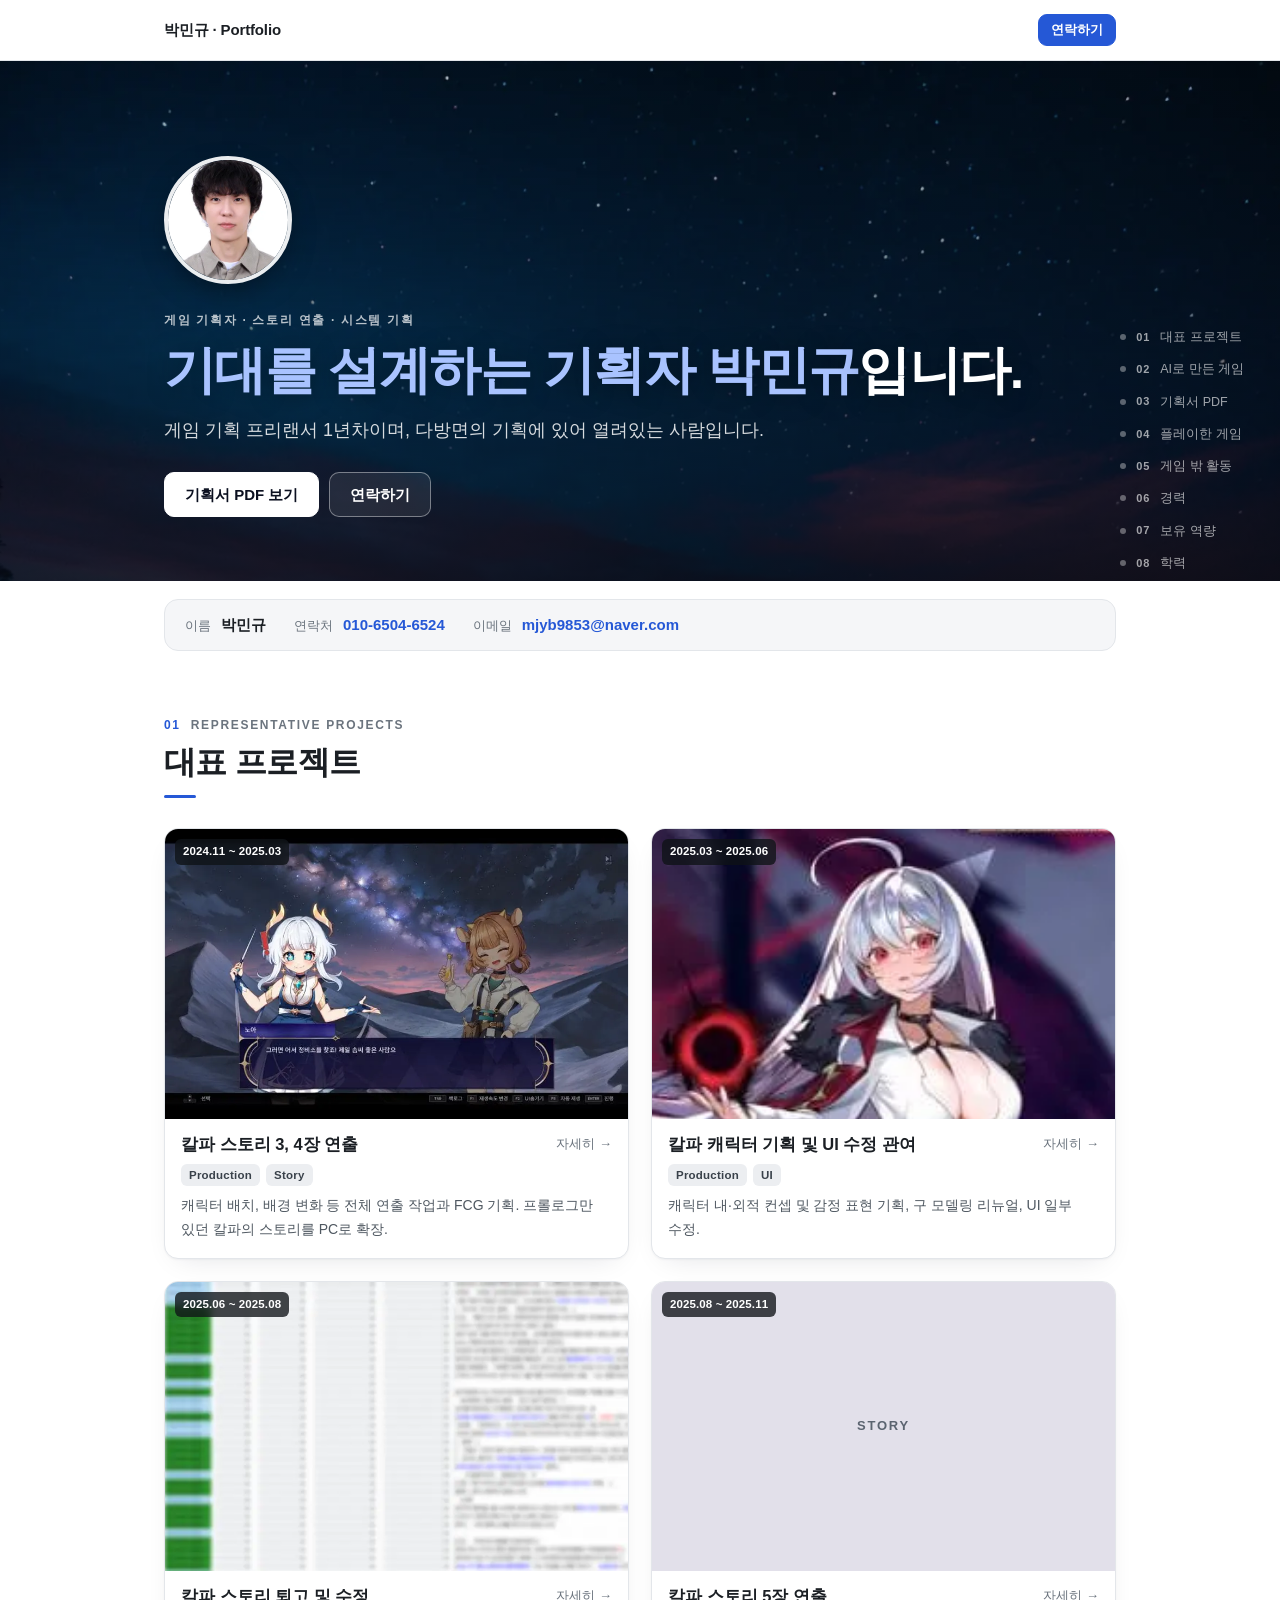
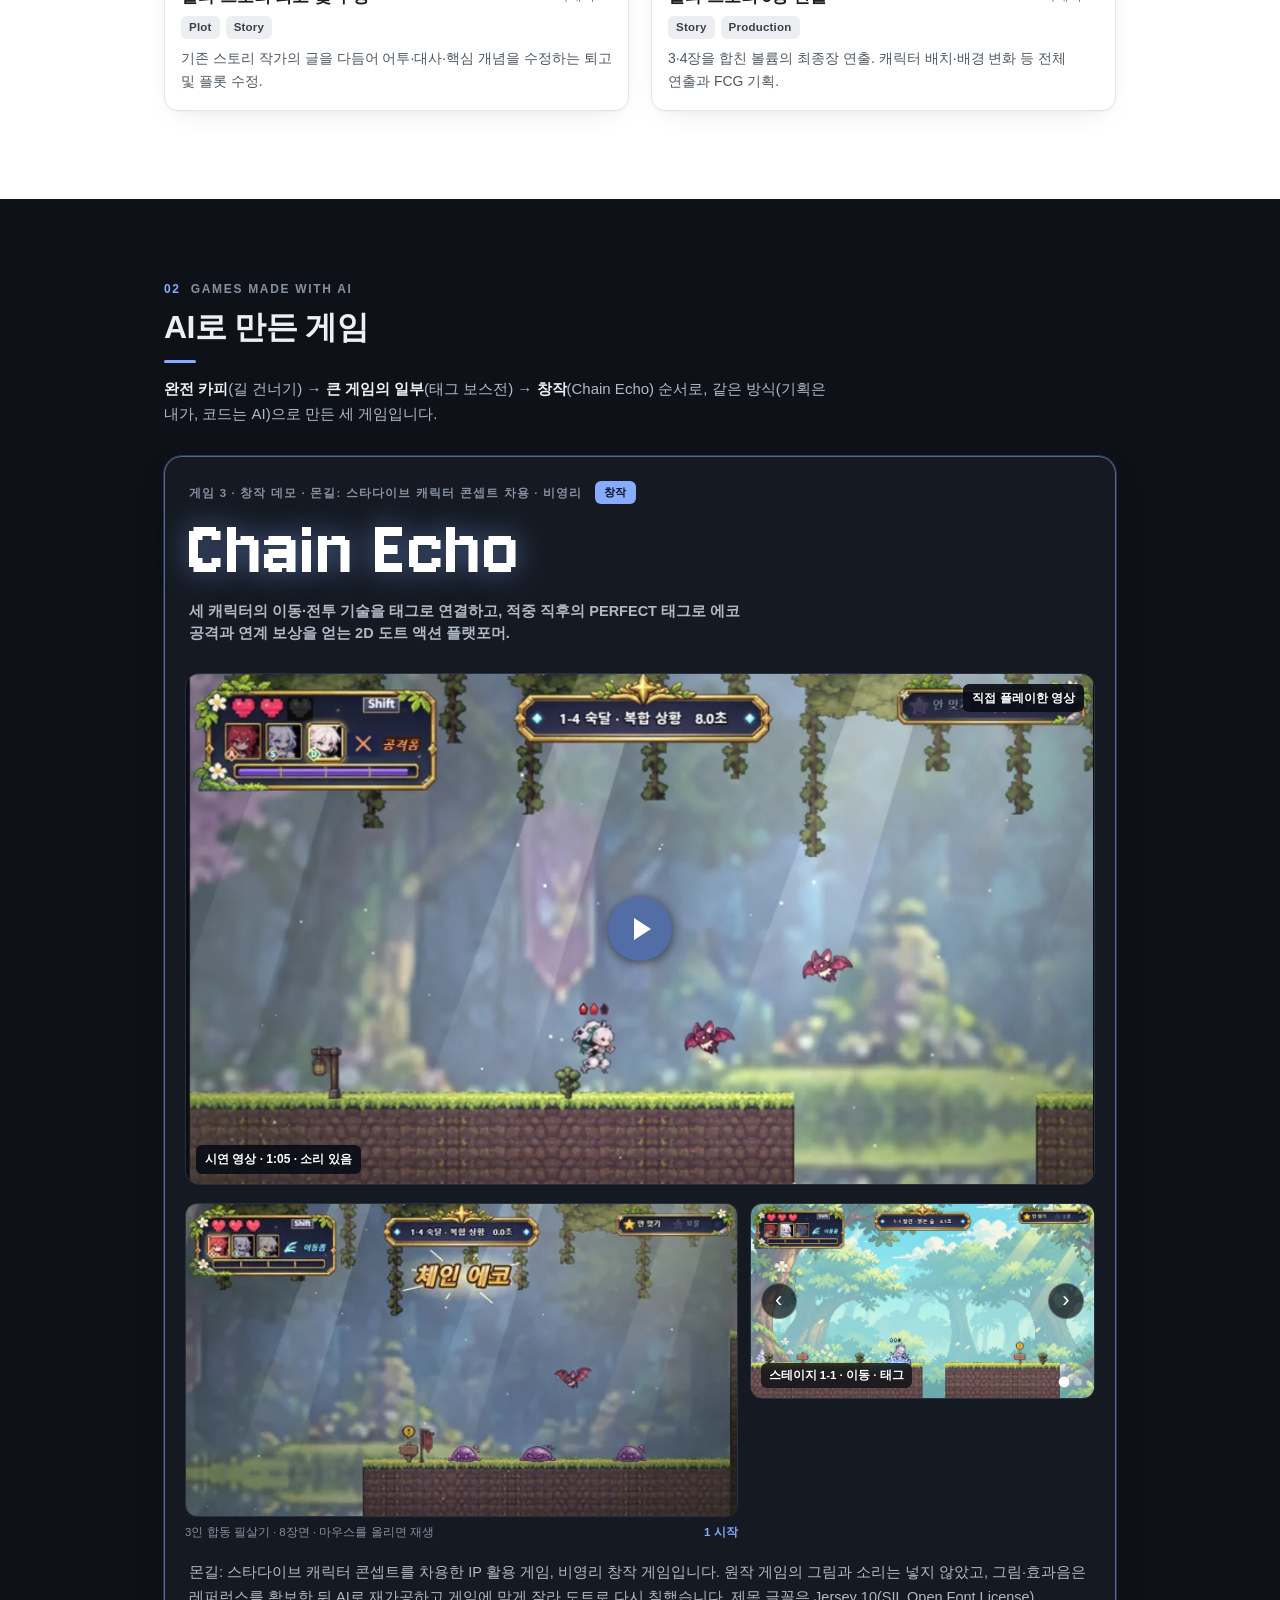
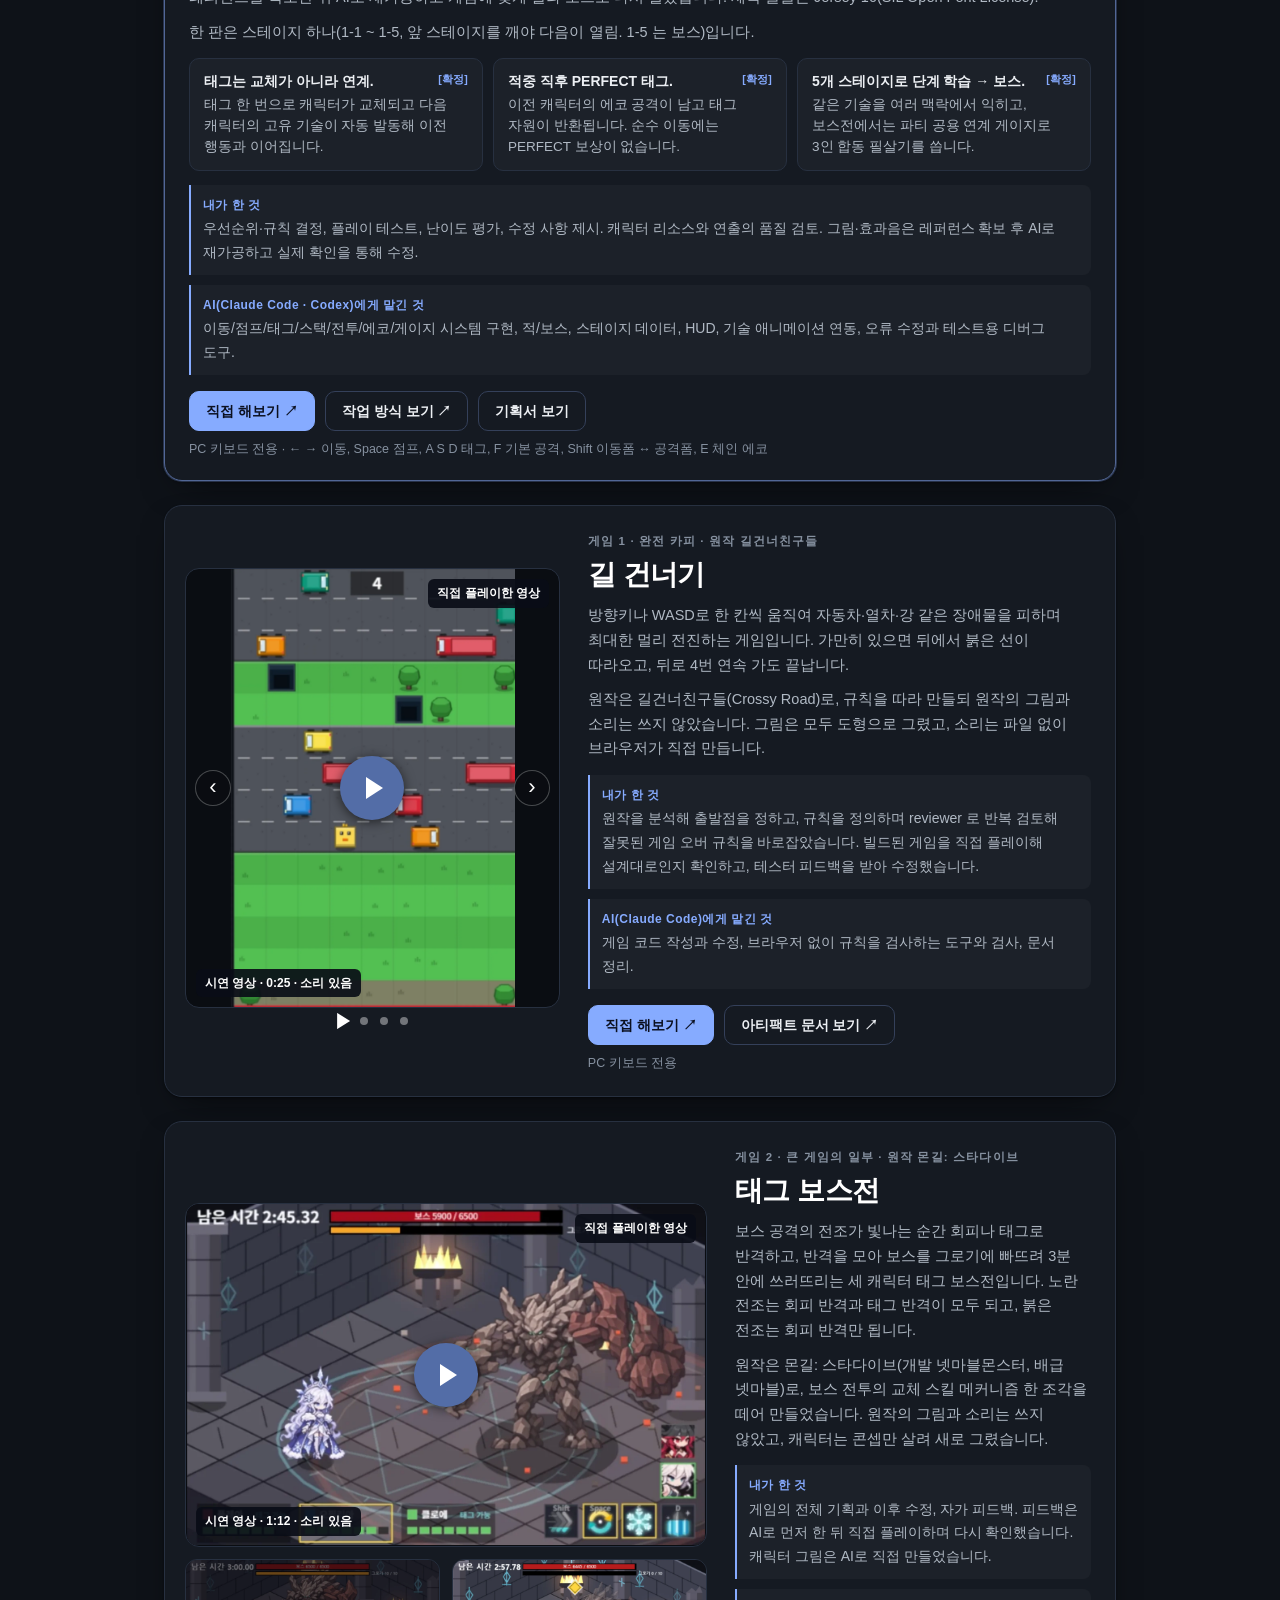
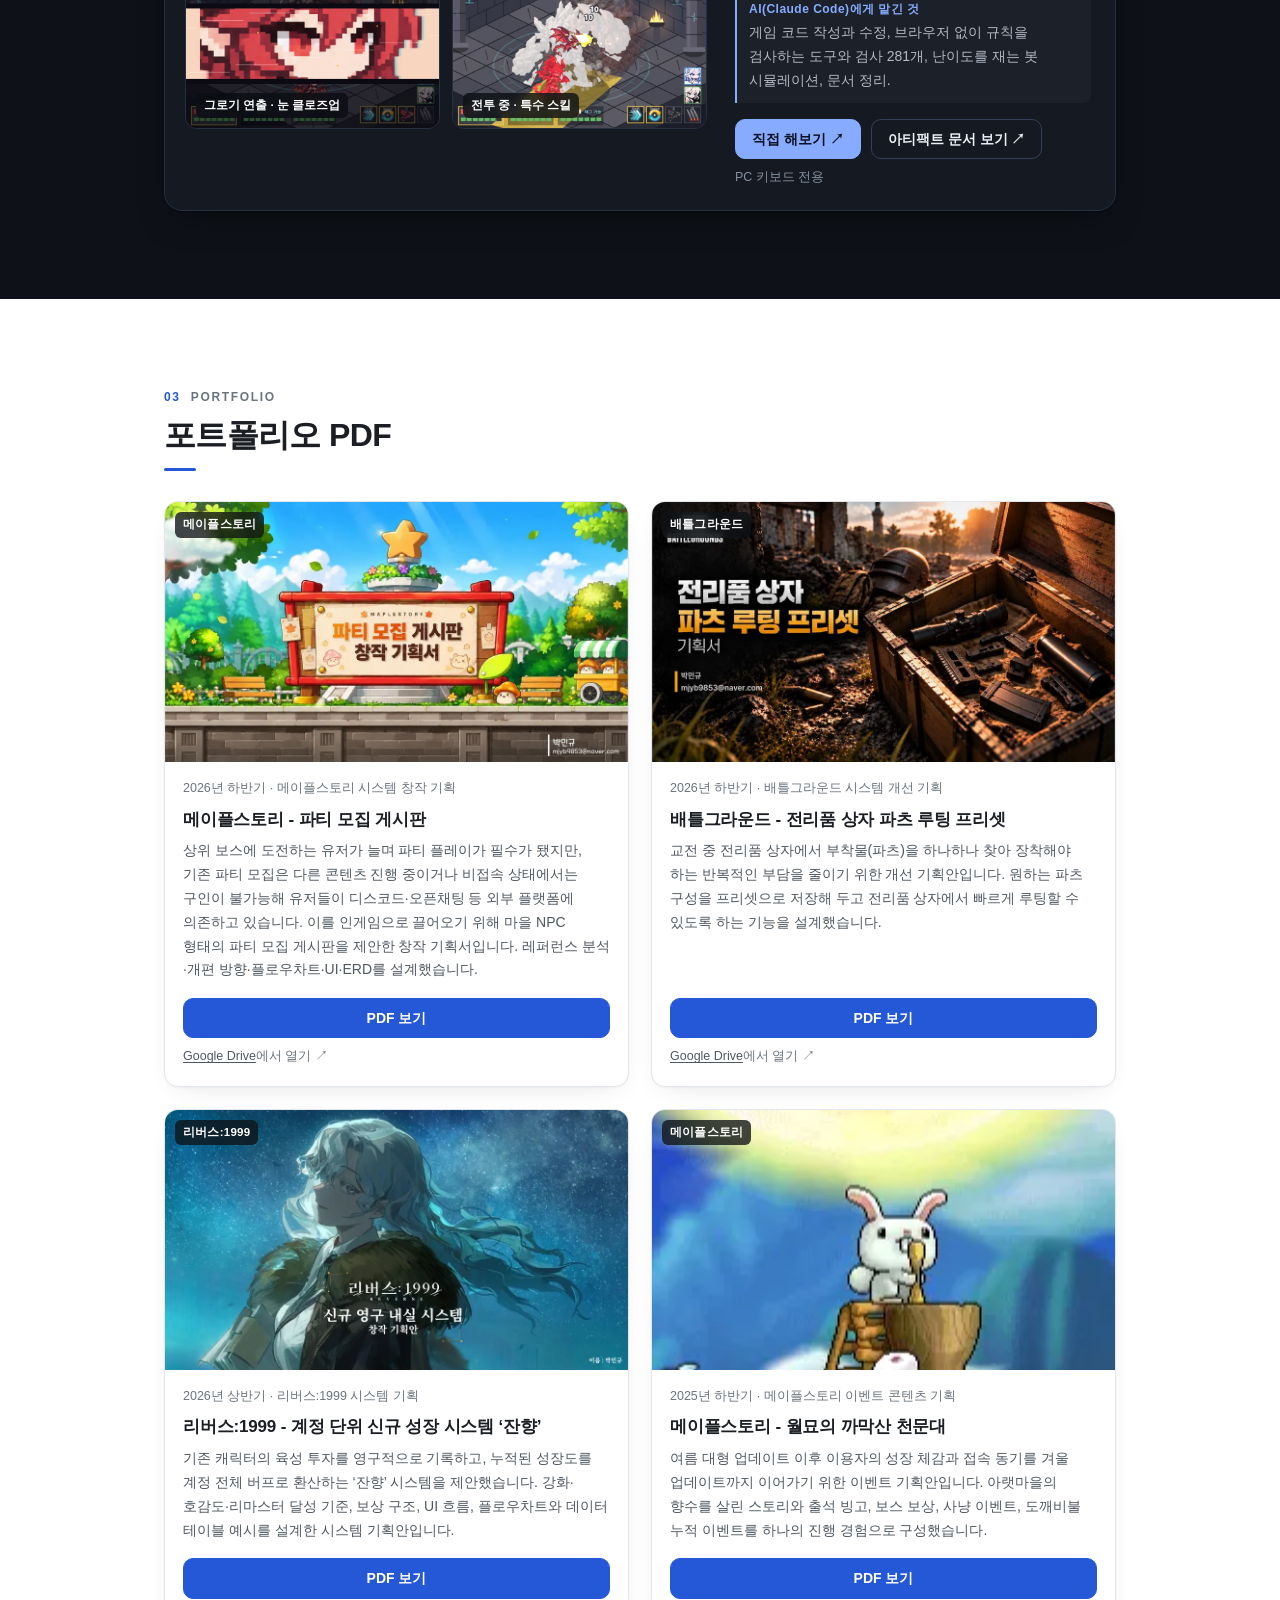
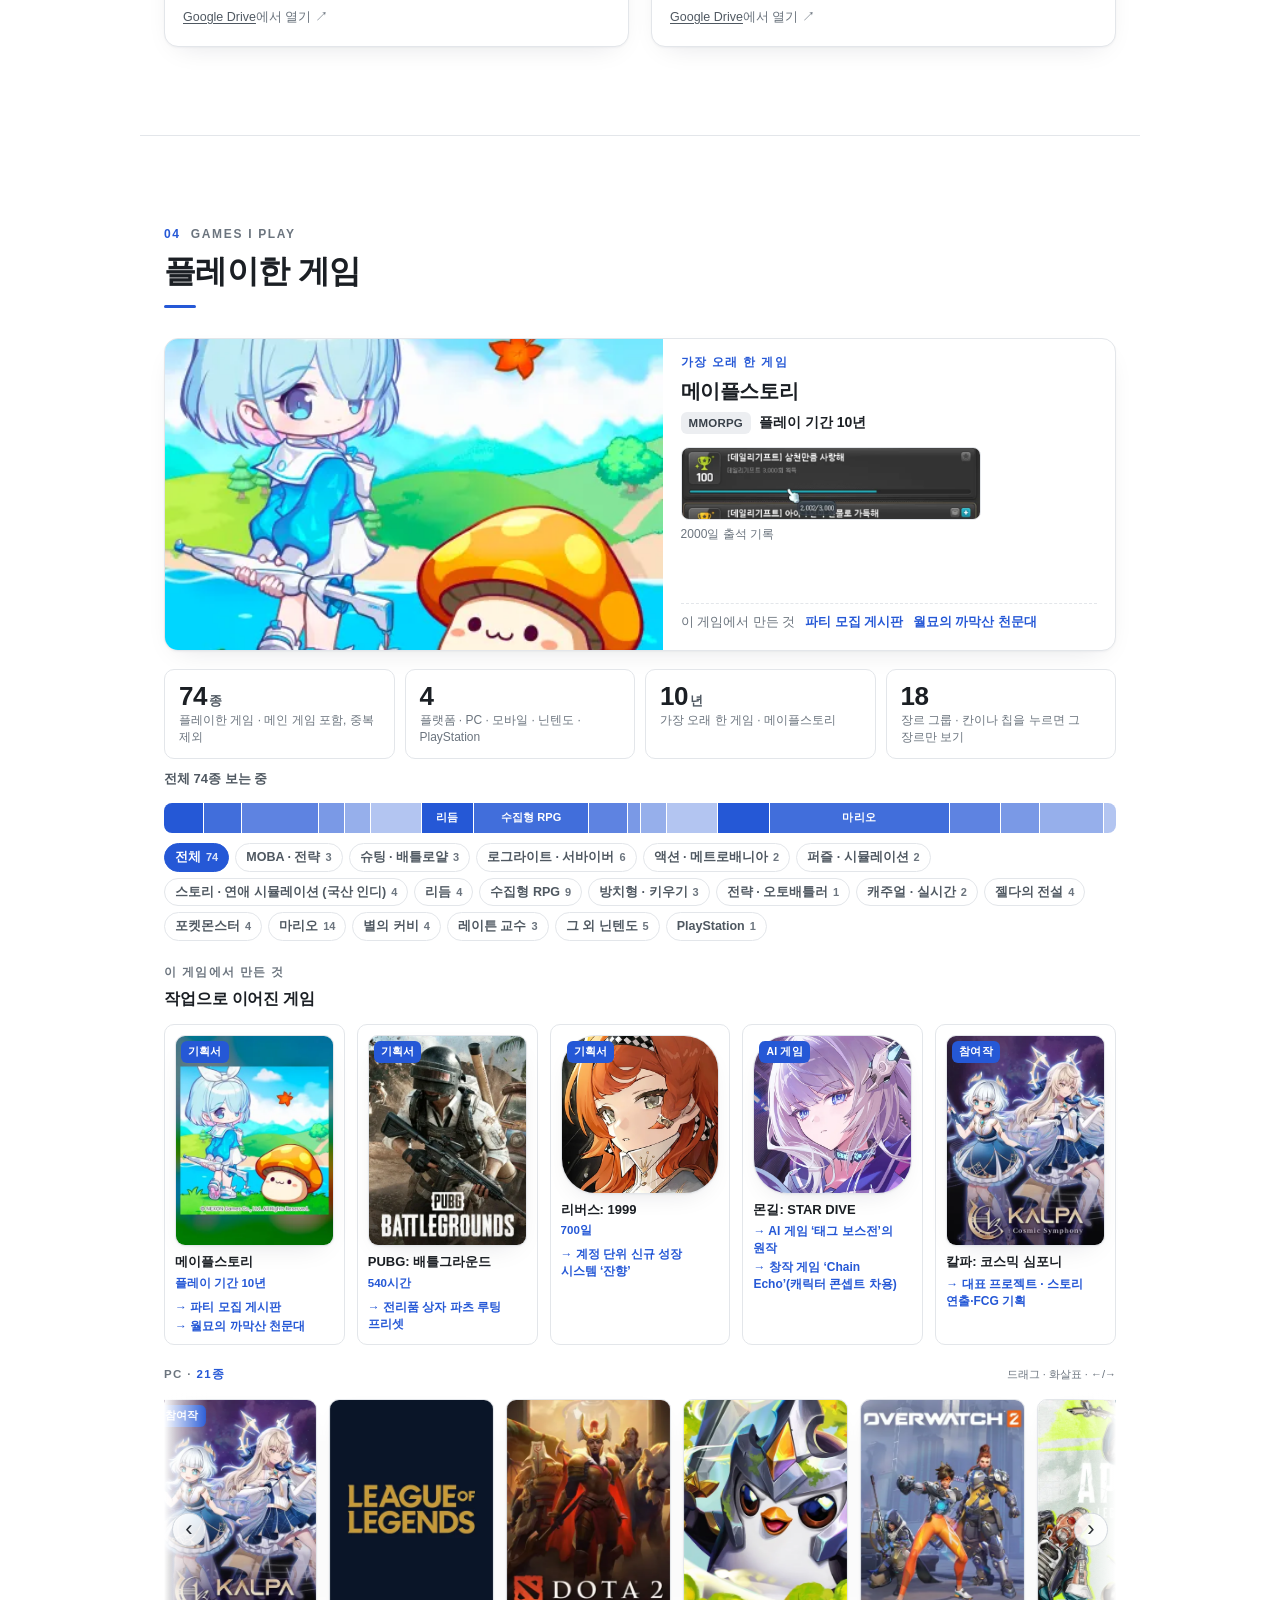
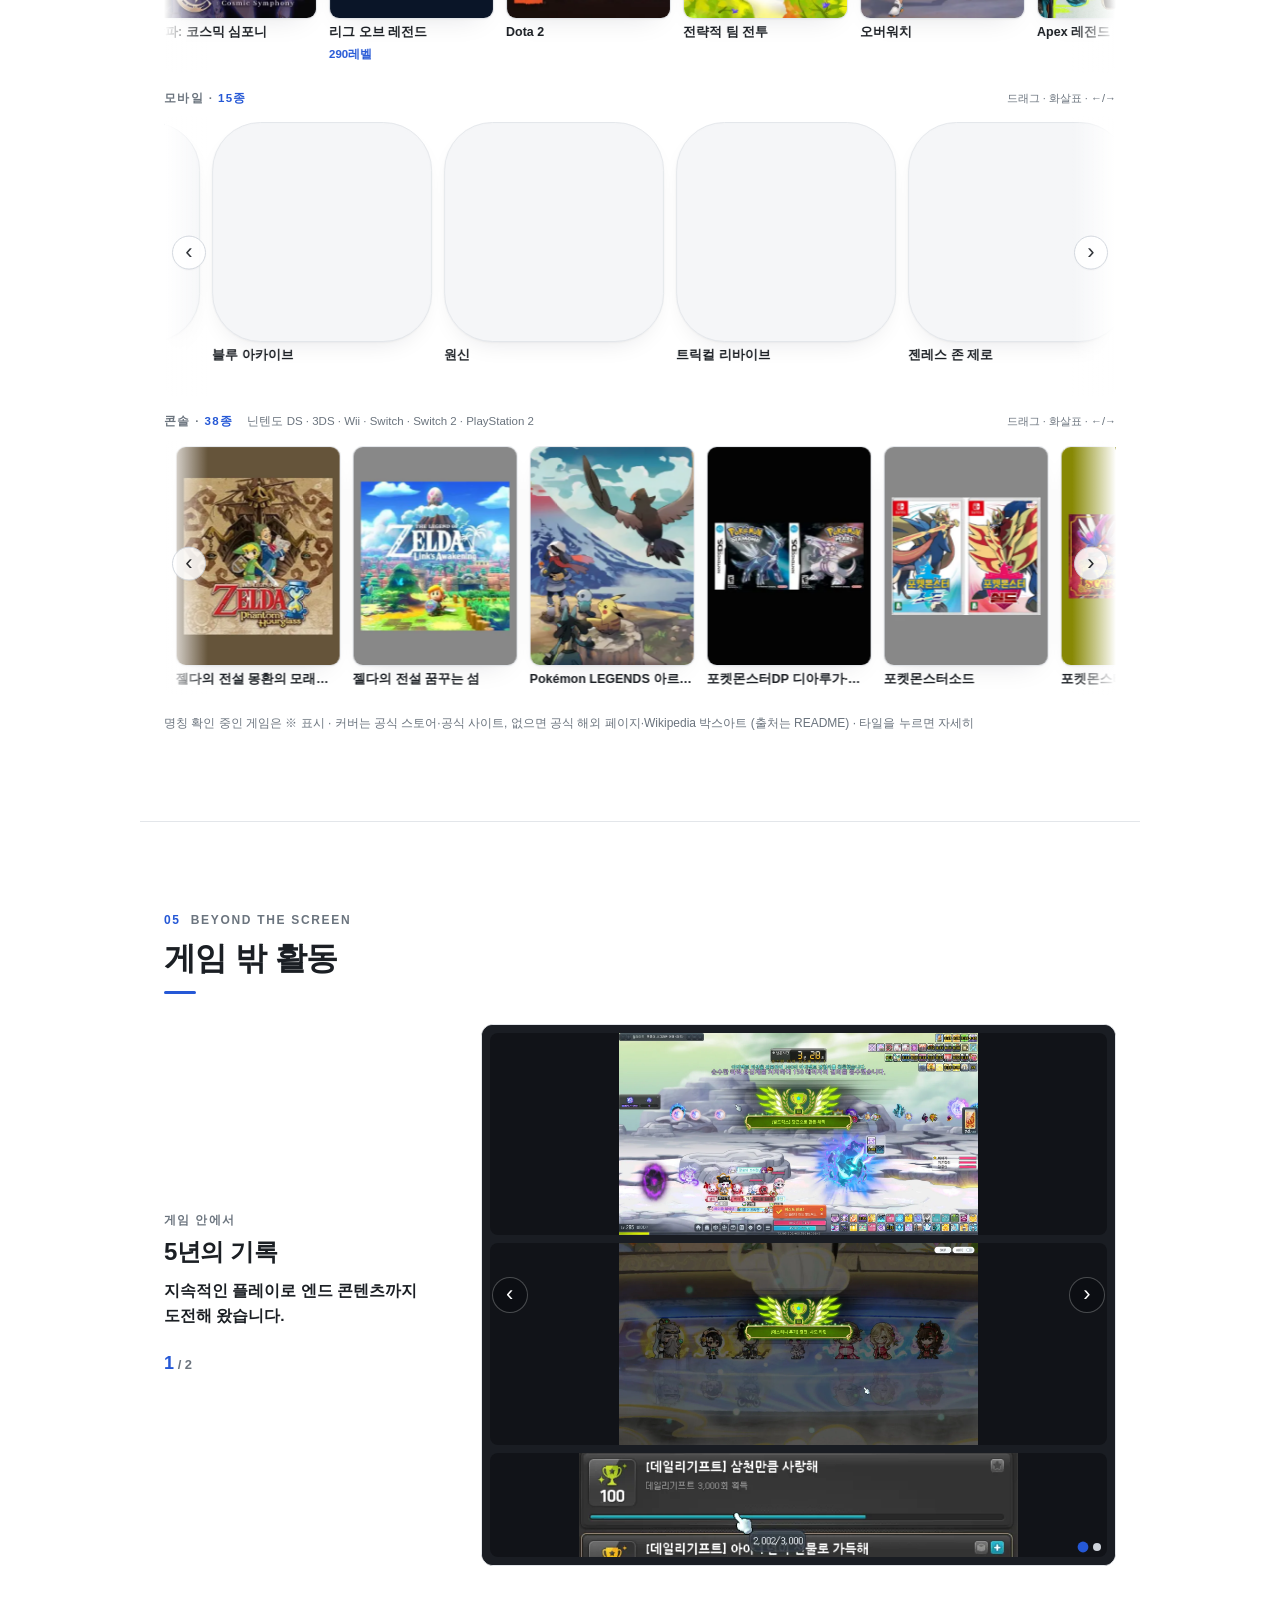
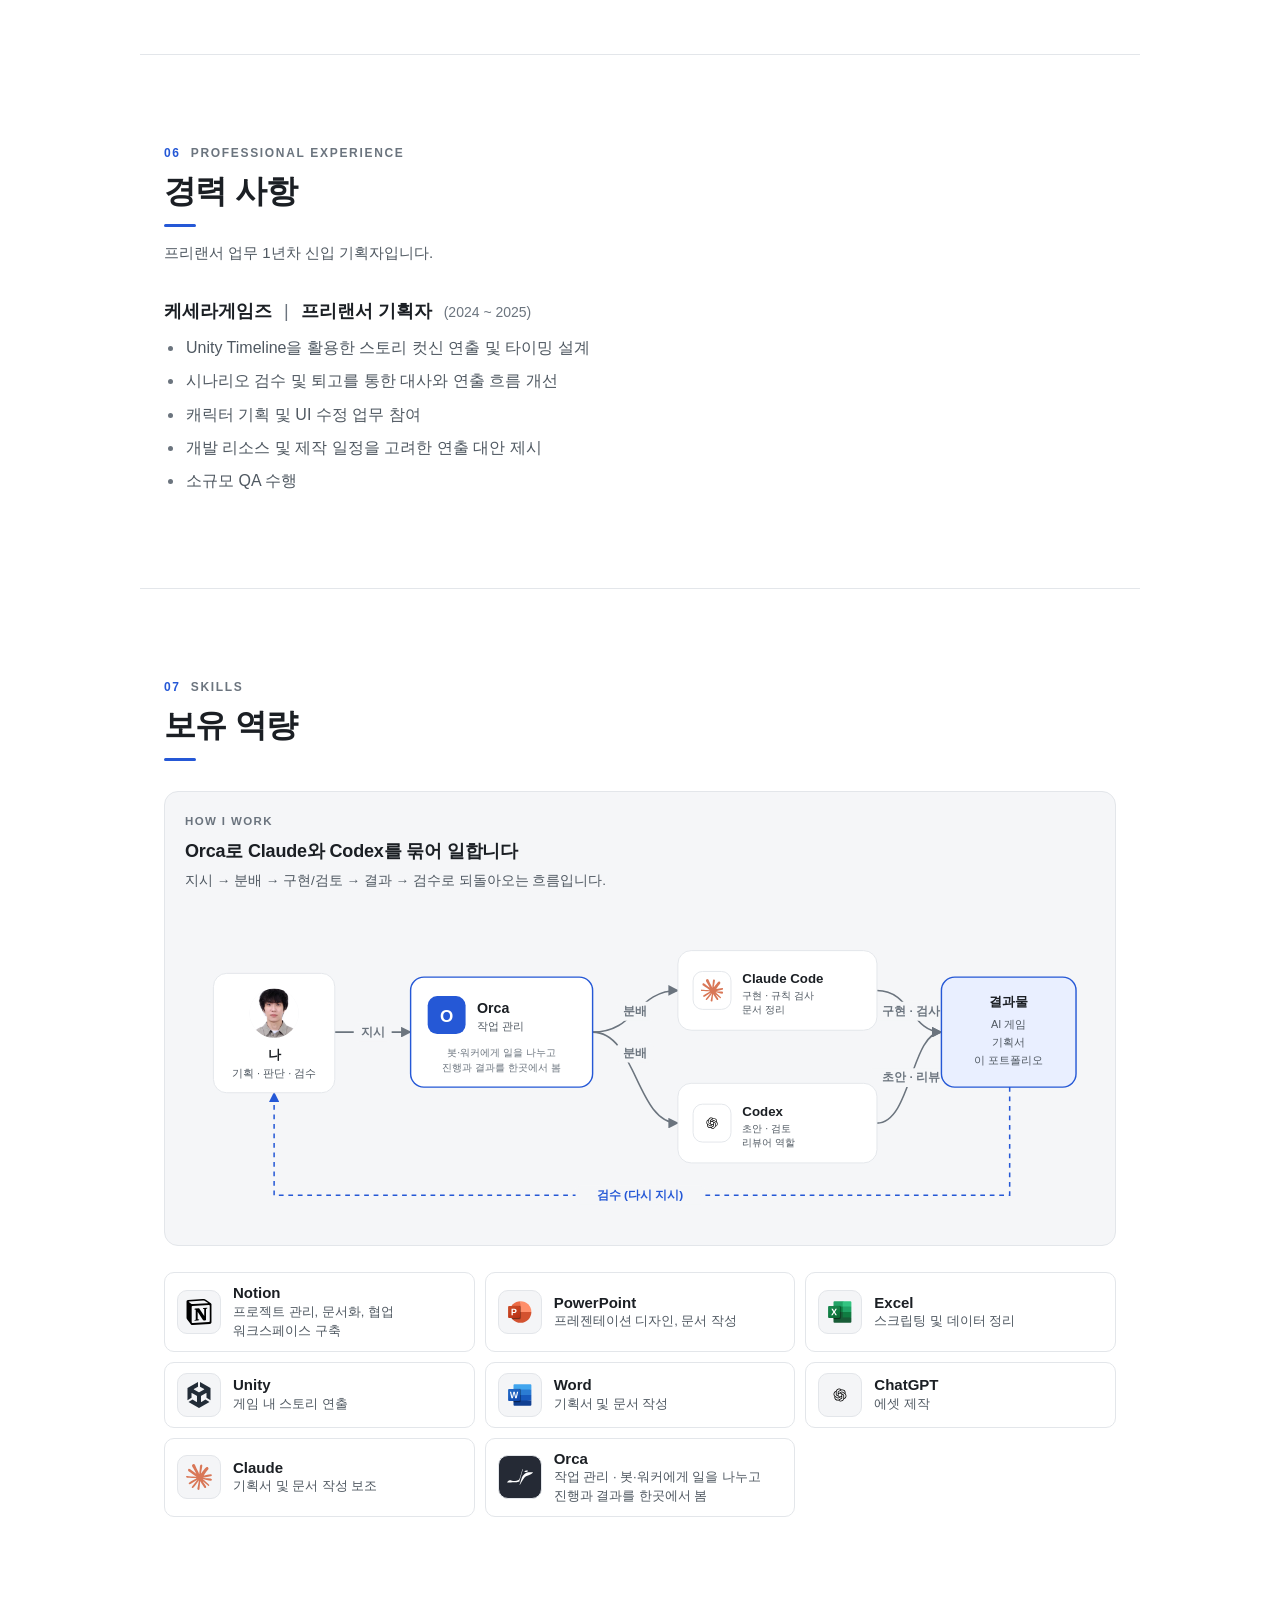
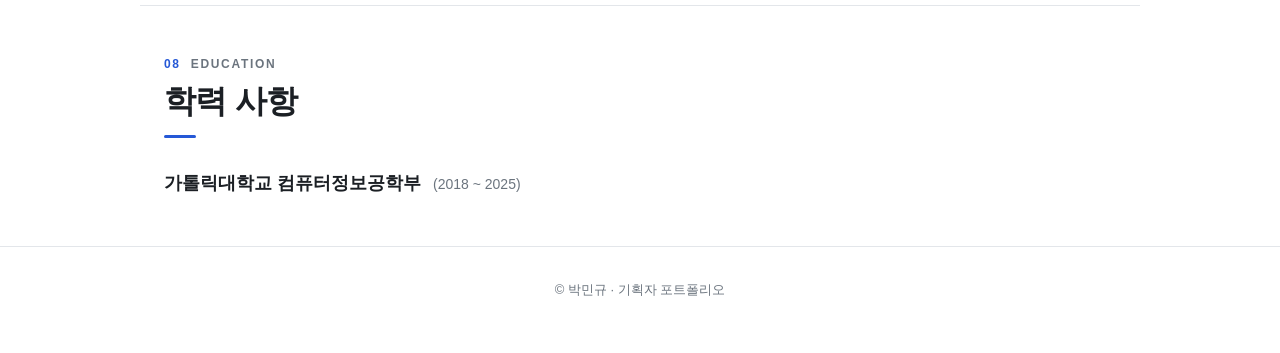
==== lab/index.html @ 0d76c9d4 "B안 게임 미디어와 보유 역량 재배치" ====
<!doctype html>
<html lang="ko" data-deco="line">
<head>
  <meta charset="utf-8" />
  <meta name="viewport" content="width=device-width, initial-scale=1" />
  <title>기획자 박민규 포트폴리오</title>
  <meta name="description" content="기대를 설계하는 게임 기획자 박민규의 포트폴리오. 경력, 대표 프로젝트, 기획서 PDF, 게임 경험, 보유 역량." />
  <meta property="og:type" content="website" />
  <meta property="og:title" content="기획자 박민규 포트폴리오" />
  <meta property="og:description" content="기대를 설계하는 게임 기획자 박민규의 포트폴리오. 경력, 대표 프로젝트, 기획서 PDF, 게임 경험, 보유 역량." />
  <meta property="og:url" content="https://mongssill.github.io/portfolio/lab/" />
  <meta property="og:image" content="https://mongssill.github.io/portfolio/lab/assets/og.png" />
  <meta property="og:image:width" content="1200" />
  <meta property="og:image:height" content="630" />
  <meta property="og:locale" content="ko_KR" />
  <meta name="twitter:card" content="summary_large_image" />
  <meta name="twitter:title" content="기획자 박민규 포트폴리오" />
  <meta name="twitter:description" content="기대를 설계하는 게임 기획자 박민규의 포트폴리오. 경력, 대표 프로젝트, 기획서 PDF, 게임 경험, 보유 역량." />
  <meta name="twitter:image" content="https://mongssill.github.io/portfolio/lab/assets/og.png" />
  <link rel="icon" href="assets/profile.webp" />
  <link rel="stylesheet" as="style" crossorigin href="https://cdn.jsdelivr.net/gh/orioncactus/pretendard@v1.3.9/dist/web/variable/pretendardvariable-dynamic-subset.min.css" />
  <link rel="stylesheet" href="lab.css" />
</head>
<body>

<nav class="nav" id="nav" aria-label="상단 바">
  <div class="wrap">
    <a class="brand" href="#top">박민규 · Portfolio</a>
    <div class="nav-right">
      <a class="btn primary sm" href="mailto:mjyb9853@naver.com">연락하기</a>
      <button class="nav-toggle" type="button" aria-controls="nav-menu" aria-expanded="false" aria-label="메뉴 열기"><span></span></button>
    </div>
    <ul id="nav-menu" class="nav-menu">
      <li><a href="#projects"><span class="num">01</span>대표 프로젝트</a></li>
      <li><a href="#ai-game"><span class="num">02</span>AI로 만든 게임</a></li>
      <li><a href="#portfolio"><span class="num">03</span>기획서 PDF</a></li>
      <li><a href="#gamelog"><span class="num">04</span>플레이한 게임</a></li>
      <li><a href="#beyond"><span class="num">05</span>게임 밖 활동</a></li>
      <li><a href="#experience"><span class="num">06</span>경력</a></li>
      <li><a href="#skills"><span class="num">07</span>보유 역량</a></li>
      <li><a href="#education"><span class="num">08</span>학력</a></li>
    </ul>
  </div>
</nav>

<!-- 우측 고정 섹션 내비 (1024px 이상) -->
<nav class="side-nav" id="side-nav" aria-label="섹션 내비게이션">
  <ol>
    <li><a href="#projects"><span class="dot" aria-hidden="true"></span><span class="num">01</span><span class="label">대표 프로젝트</span></a></li>
    <li><a href="#ai-game"><span class="dot" aria-hidden="true"></span><span class="num">02</span><span class="label">AI로 만든 게임</span></a></li>
    <li><a href="#portfolio"><span class="dot" aria-hidden="true"></span><span class="num">03</span><span class="label">기획서 PDF</span></a></li>
    <li><a href="#gamelog"><span class="dot" aria-hidden="true"></span><span class="num">04</span><span class="label">플레이한 게임</span></a></li>
    <li><a href="#beyond"><span class="dot" aria-hidden="true"></span><span class="num">05</span><span class="label">게임 밖 활동</span></a></li>
    <li><a href="#experience"><span class="dot" aria-hidden="true"></span><span class="num">06</span><span class="label">경력</span></a></li>
    <li><a href="#skills"><span class="dot" aria-hidden="true"></span><span class="num">07</span><span class="label">보유 역량</span></a></li>
    <li><a href="#education"><span class="dot" aria-hidden="true"></span><span class="num">08</span><span class="label">학력</span></a></li>
  </ol>
</nav>

<header id="top" class="hero">
  <div class="hero-bg" role="img" aria-label="밤하늘 커버 이미지"></div>
  <div class="wrap hero-inner">
    <img class="avatar" src="assets/profile.webp" width="128" height="128" alt="박민규 프로필 사진" />
    <p class="eyebrow">게임 기획자 · 스토리 연출 · 시스템 기획</p>
    <h1><span class="accent">기대를 설계하는 기획자 박민규</span>입니다.</h1>
    <p class="lead">게임 기획 프리랜서 1년차이며, 다방면의 기획에 있어 열려있는 사람입니다.</p>
    <div class="cta">
      <a class="btn primary lg" href="#portfolio">기획서 PDF 보기</a>
      <a class="btn ghost lg" href="mailto:mjyb9853@naver.com">연락하기</a>
    </div>
  </div>
</header>

<div class="wrap">
  <ul class="contact-strip">
    <li><span class="k">이름</span><span class="v">박민규</span></li>
    <li><span class="k">연락처</span><span class="v"><a href="tel:010-6504-6524">010-6504-6524</a></span></li>
    <li><span class="k">이메일</span><span class="v"><a href="mailto:mjyb9853@naver.com">mjyb9853@naver.com</a></span></li>
  </ul>
</div>

<main>

  <!-- 01 대표 프로젝트 -->
  <section class="section wrap reveal" id="projects">
    <div class="section-label">
      <p class="en"><span class="num">01</span>Representative Projects</p>
      <h2 class="ko">대표 프로젝트</h2>
    </div>
    <div class="section-body">
      <div class="cards">
        <a class="card reveal" href="../projects/kalpa-ch234.html">
          <div class="thumb">
            <img src="assets/thumb-kalpa-ch234.webp" alt="칼파 스토리 연출 작업 화면" loading="lazy" />
            <span class="period">2024.11 ~ 2025.03</span>
          </div>
          <div class="body">
            <div class="title"><span>칼파 스토리 3, 4장 연출</span><span class="arrow">자세히 →</span></div>
            <span class="tags"><span class="tag production">Production</span><span class="tag story">Story</span></span>
            <p class="desc">캐릭터 배치, 배경 변화 등 전체 연출 작업과 FCG 기획. 프롤로그만 있던 칼파의 스토리를 PC로 확장.</p>
          </div>
        </a>
        <a class="card reveal" href="projects/kalpa-character.html">
          <div class="thumb">
            <img class="top" src="assets/thumb-kalpa-character.webp" alt="리뉴얼된 칼파 캐릭터 신 모델링" loading="lazy" />
            <span class="period">2025.03 ~ 2025.06</span>
          </div>
          <div class="body">
            <div class="title"><span>칼파 캐릭터 기획 및 UI 수정 관여</span><span class="arrow">자세히 →</span></div>
            <span class="tags"><span class="tag production">Production</span><span class="tag ui">UI</span></span>
            <p class="desc">캐릭터 내·외적 컨셉 및 감정 표현 기획, 구 모델링 리뉴얼, UI 일부 수정.</p>
          </div>
        </a>
        <a class="card reveal" href="../projects/kalpa-story-edit.html">
          <div class="thumb">
            <img src="assets/thumb-kalpa-story-edit.webp" alt="스토리 퇴고 작업 화면(블러 처리)" loading="lazy" />
            <span class="period">2025.06 ~ 2025.08</span>
          </div>
          <div class="body">
            <div class="title"><span>칼파 스토리 퇴고 및 수정</span><span class="arrow">자세히 →</span></div>
            <span class="tags"><span class="tag plot">Plot</span><span class="tag story">Story</span></span>
            <p class="desc">기존 스토리 작가의 글을 다듬어 어투·대사·핵심 개념을 수정하는 퇴고 및 플롯 수정.</p>
          </div>
        </a>
        <a class="card reveal" href="../projects/kalpa-ch5.html">
          <div class="thumb ph story">
            <span class="ph-word" aria-hidden="true">Story</span>
            <span class="period">2025.08 ~ 2025.11</span>
          </div>
          <div class="body">
            <div class="title"><span>칼파 스토리 5장 연출</span><span class="arrow">자세히 →</span></div>
            <span class="tags"><span class="tag story">Story</span><span class="tag production">Production</span></span>
            <p class="desc">3·4장을 합친 볼륨의 최종장 연출. 캐릭터 배치·배경 변화 등 전체 연출과 FCG 기획.</p>
          </div>
        </a>
      </div>
    </div>
  </section>

  <!-- 02 AI로 만든 게임 (짙은 블록) -->
  <div class="dark-block" id="ai-game">
    <section class="section wrap reveal">
      <div class="section-label">
        <p class="en"><span class="num">02</span>Games Made with AI</p>
        <h2 class="ko">AI로 만든 게임</h2>
        <p class="desc"><b>완전 카피</b>(길 건너기) → <b>큰 게임의 일부</b>(태그 보스전) → <b>창작</b>(Chain Echo) 순서로, 같은 방식(기획은 내가, 코드는 AI)으로 만든 세 게임입니다.</p>
      </div>
      <div class="section-body ai-list">
        <!-- 게임 3: 창작 데모 (피처드) -->
        <article class="ai-card featured-game reveal" id="chain-echo">
          <header class="fg-head">
            <p class="kicker">게임 3 · 창작 데모 · 몬길: 스타다이브 캐릭터 콘셉트 차용 · 비영리 <span class="badge-original">창작</span></p>
            <h3 class="fg-title">Chain Echo</h3>
            <p class="fg-pitch">세 캐릭터의 이동·전투 기술을 태그로 연결하고, 적중 직후의 PERFECT 태그로 에코 공격과 연계 보상을 얻는 2D 도트 액션 플랫포머.</p>
          </header>

          <div class="demo-player" id="g3-demo" style="--demo-ratio: 1280 / 720">
            <video src="assets/video/g3-demo.mp4" poster="assets/video/g3-demo-poster.webp" aria-label="Chain Echo 시연 영상" controls controlslist="nodownload" playsinline preload="metadata"></video>
            <button type="button" class="demo-overlay" aria-label="Chain Echo 시연 영상 재생" hidden>
              <span class="demo-play-icon" aria-hidden="true"></span>
              <span class="demo-caption">시연 영상 · 1:05 · 소리 있음</span>
              <span class="demo-credit">직접 플레이한 영상</span>
            </button>
          </div>
          <div class="fg-visual">
            <figure class="ultimate-viewer">
              <div class="ultimate-stage">
                <button type="button" class="ultimate-frame" aria-label="합동 필살기 1 · 시작" aria-describedby="ultimate-caption">
                  <img src="assets/ai/chain-echo/ult-1-start.webp" alt="" width="480" height="272" decoding="async" />
                </button>
                <button type="button" class="ultimate-zoom" aria-label="크게 보기"><span aria-hidden="true">⤢</span></button>
              </div>
              <figcaption id="ultimate-caption"><span>3인 합동 필살기 · 8장면<span class="ultimate-hover-hint"> · 마우스를 올리면 재생</span></span> <span class="ultimate-name">1 시작</span></figcaption>
            </figure>
            <div class="carousel chain-carousel" aria-roledescription="carousel" aria-label="Chain Echo 인게임 화면" tabindex="0">
              <div class="track">
                <figure class="slide is-active">
                  <img src="assets/ai/chain-echo/play-1.webp" alt="Chain Echo 플레이 화면: 스테이지 1-1 에서 캐릭터가 이동하며 태그하는 장면" width="1440" height="816" loading="lazy" decoding="async" />
                  <figcaption>스테이지 1-1 · 이동 · 태그</figcaption>
                </figure>
                <figure class="slide">
                  <img src="assets/ai/chain-echo/play-2.webp" alt="Chain Echo 플레이 화면: 스테이지 1-2 에서 플레아가 용 돌진으로 적을 공격하는 장면" width="1440" height="816" loading="lazy" decoding="async" />
                  <figcaption>스테이지 1-2 · 전투 · 용 돌진</figcaption>
                </figure>
              </div>
              <button class="car-btn prev" type="button" aria-label="이전 화면">‹</button>
              <button class="car-btn next" type="button" aria-label="다음 화면">›</button>
              <div class="dots" role="tablist" aria-label="화면 선택">
                <button type="button" role="tab" aria-selected="true" aria-label="이동 · 태그"></button>
                <button type="button" role="tab" aria-selected="false" aria-label="전투 · 용 돌진"></button>
              </div>
            </div>
          </div>

          <div class="fg-body">
            <div class="fg-text">
              <p>몬길: 스타다이브 캐릭터 콘셉트를 차용한 IP 활용 게임, 비영리 창작 게임입니다. 원작 게임의 그림과 소리는 넣지 않았고, 그림·효과음은 레퍼런스를 확보한 뒤 AI로 재가공하고 게임에 맞게 잘라 도트로 다시 칠했습니다. 제목 글꼴은 Jersey 10(SIL Open Font License).</p>
              <p>한 판은 스테이지 하나(1-1 ~ 1-5, 앞 스테이지를 깨야 다음이 열림. 1-5 는 보스)입니다.</p>
              <ol class="fg-keys">
                <li><span class="k">[확정]</span><strong>태그는 교체가 아니라 연계.</strong> 태그 한 번으로 캐릭터가 교체되고 다음 캐릭터의 고유 기술이 자동 발동해 이전 행동과 이어집니다.</li>
                <li><span class="k">[확정]</span><strong>적중 직후 PERFECT 태그.</strong> 이전 캐릭터의 에코 공격이 남고 태그 자원이 반환됩니다. 순수 이동에는 PERFECT 보상이 없습니다.</li>
                <li><span class="k">[확정]</span><strong>5개 스테이지로 단계 학습 → 보스.</strong> 같은 기술을 여러 맥락에서 익히고, 보스전에서는 파티 공용 연계 게이지로 3인 합동 필살기를 씁니다.</li>
              </ol>
              <dl class="split">
                <div><dt>내가 한 것</dt><dd>우선순위·규칙 결정, 플레이 테스트, 난이도 평가, 수정 사항 제시. 캐릭터 리소스와 연출의 품질 검토. 그림·효과음은 레퍼런스 확보 후 AI로 재가공하고 실제 확인을 통해 수정.</dd></div>
                <div><dt>AI(Claude Code · Codex)에게 맡긴 것</dt><dd>이동/점프/태그/스택/전투/에코/게이지 시스템 구현, 적/보스, 스테이지 데이터, HUD, 기술 애니메이션 연동, 오류 수정과 테스트용 디버그 도구.</dd></div>
              </dl>
              <div class="actions">
                <a class="btn primary" href="https://mongssill.github.io/ai-seed-kit-games/g3-original/" target="_blank" rel="noopener">직접 해보기 ↗</a>
                <a class="btn ghost" href="https://claude.ai/artifact/QQgNLu9UE5DxC6NVqHAgeE" target="_blank" rel="noopener">작업 방식 보기 ↗</a>
                <a class="btn ghost" href="projects/chain-echo-spec.html">기획서 보기</a>
              </div>
              <p class="note">PC 키보드 전용 · ← → 이동, Space 점프, A S D 태그, F 기본 공격, Shift 이동폼 ↔ 공격폼, E 체인 에코</p>
            </div>
          </div>
        </article>


        <article class="ai-card portrait reveal">
          <div class="shots">
            <div class="carousel road-carousel" id="g1-carousel" aria-roledescription="carousel" aria-label="길 건너기 시연 영상 및 인게임 화면" tabindex="0">
              <div class="track">
                <div class="slide is-active">
                  <div class="demo-player demo-player-portrait" id="g1-demo" style="--demo-ratio: 1280 / 1968">
                    <video src="assets/video/g1-demo.mp4" poster="assets/video/g1-demo-poster.webp" aria-label="길 건너기 시연 영상" controls controlslist="nodownload" playsinline preload="metadata"></video>
                    <button type="button" class="demo-overlay" aria-label="길 건너기 시연 영상 재생" hidden>
                      <span class="demo-play-icon" aria-hidden="true"></span>
                      <span class="demo-caption">시연 영상 · 0:25 · 소리 있음</span>
                      <span class="demo-credit">직접 플레이한 영상</span>
                    </button>
                  </div>
                </div>
                <figure class="slide">
                  <img src="assets/ai/g1-play.webp" alt="길 건너기 플레이 중: 찻길, 강의 통나무, 열차 선로가 함께 보이는 장면" width="864" height="1346" />
                  <figcaption>플레이 중 · 찻길 · 강 · 선로</figcaption>
                </figure>
                <figure class="slide">
                  <img src="assets/ai/g1-terrain.webp" alt="길 건너기 플레이 중: 풀밭과 나무, 찻길, 통나무가 떠 있는 강을 건너는 장면" width="864" height="1346" loading="lazy" />
                  <figcaption>플레이 중 · 풀밭과 강 구간</figcaption>
                </figure>
                <figure class="slide">
                  <img src="assets/ai/g1-over.webp" alt="길 건너기 게임 오버 화면: 이번 기록 103과 새 최고 기록, 해금 과제 진행도가 표시된 결과창" width="864" height="1346" loading="lazy" />
                  <figcaption>게임 오버 · 결과창</figcaption>
                </figure>
              </div>
              <button class="car-btn prev" type="button" aria-label="이전 화면">‹</button>
              <button class="car-btn next" type="button" aria-label="다음 화면">›</button>
              <div class="dots" role="tablist" aria-label="화면 선택">
                <button type="button" role="tab" class="video-dot" aria-selected="true" aria-label="시연 영상"></button>
                <button type="button" role="tab" aria-selected="false" aria-label="플레이 중"></button>
                <button type="button" role="tab" aria-selected="false" aria-label="지형"></button>
                <button type="button" role="tab" aria-selected="false" aria-label="게임 오버"></button>
              </div>
            </div>
          </div>
          <div class="info">
            <p class="kicker">게임 1 · 완전 카피 · 원작 길건너친구들</p>
            <h3>길 건너기</h3>
            <p>방향키나 WASD로 한 칸씩 움직여 자동차·열차·강 같은 장애물을 피하며 최대한 멀리 전진하는 게임입니다. 가만히 있으면 뒤에서 붉은 선이 따라오고, 뒤로 4번 연속 가도 끝납니다.</p>
            <p>원작은 길건너친구들(Crossy Road)로, 규칙을 따라 만들되 원작의 그림과 소리는 쓰지 않았습니다. 그림은 모두 도형으로 그렸고, 소리는 파일 없이 브라우저가 직접 만듭니다.</p>
            <dl class="split">
              <div><dt>내가 한 것</dt><dd>원작을 분석해 출발점을 정하고, 규칙을 정의하며 reviewer 로 반복 검토해 잘못된 게임 오버 규칙을 바로잡았습니다. 빌드된 게임을 직접 플레이해 설계대로인지 확인하고, 테스터 피드백을 받아 수정했습니다.</dd></div>
              <div><dt>AI(Claude Code)에게 맡긴 것</dt><dd>게임 코드 작성과 수정, 브라우저 없이 규칙을 검사하는 도구와 검사, 문서 정리.</dd></div>
            </dl>
            <div class="actions">
              <a class="btn primary" href="https://mongssill.github.io/ai-seed-kit-games/g1-copy/" target="_blank" rel="noopener">직접 해보기 ↗</a>
              <a class="btn ghost" href="https://claude.ai/artifact/CvtTfN8UTTp4RPsn2Bvaht" target="_blank" rel="noopener">아티팩트 문서 보기 ↗</a>
            </div>
            <p class="note">PC 키보드 전용</p>
          </div>
        </article>

        <article class="ai-card reveal">
          <div class="shots">
            <div class="demo-player" id="g2-demo" style="--demo-ratio: 1280 / 842">
              <video src="assets/video/g2-demo.mp4" poster="assets/video/g2-demo-poster.webp" aria-label="태그 보스전 시연 영상" controls controlslist="nodownload" playsinline preload="metadata"></video>
              <button type="button" class="demo-overlay" aria-label="태그 보스전 시연 영상 재생" hidden>
                <span class="demo-play-icon" aria-hidden="true"></span>
                <span class="demo-caption">시연 영상 · 1:12 · 소리 있음</span>
                <span class="demo-credit">직접 플레이한 영상</span>
              </button>
            </div>
            <div class="carousel boss-carousel" id="g2-carousel" aria-roledescription="carousel" aria-label="태그 보스전 인게임 화면" tabindex="0">
              <div class="track">
                <figure class="slide is-active">
                  <img src="assets/ai/g2-groggy.webp" alt="태그 보스전 그로기 연출: 캐릭터의 눈 클로즈업이 화면을 가로지르는 장면" width="1440" height="962" loading="lazy" />
                  <figcaption>그로기 연출 · 눈 클로즈업</figcaption>
                </figure>
                <figure class="slide">
                  <img src="assets/ai/g2-fight.webp" alt="태그 보스전 전투 중: 골렘 보스 앞에서 빨강 캐릭터가 특수 스킬로 용을 소환한 장면" width="1440" height="962" loading="lazy" />
                  <figcaption>전투 중 · 특수 스킬</figcaption>
                </figure>
              </div>
              <button class="car-btn prev" type="button" aria-label="이전 화면">‹</button>
              <button class="car-btn next" type="button" aria-label="다음 화면">›</button>
              <div class="dots" role="tablist" aria-label="화면 선택">
                <button type="button" role="tab" aria-selected="true" aria-label="1번 화면"></button>
                <button type="button" role="tab" aria-selected="false" aria-label="2번 화면"></button>
              </div>
            </div>
          </div>
          <div class="info">
            <p class="kicker">게임 2 · 큰 게임의 일부 · 원작 몬길: 스타다이브</p>
            <h3>태그 보스전</h3>
            <p>보스 공격의 전조가 빛나는 순간 회피나 태그로 반격하고, 반격을 모아 보스를 그로기에 빠뜨려 3분 안에 쓰러뜨리는 세 캐릭터 태그 보스전입니다. 노란 전조는 회피 반격과 태그 반격이 모두 되고, 붉은 전조는 회피 반격만 됩니다.</p>
            <p>원작은 몬길: 스타다이브(개발 넷마블몬스터, 배급 넷마블)로, 보스 전투의 교체 스킬 메커니즘 한 조각을 떼어 만들었습니다. 원작의 그림과 소리는 쓰지 않았고, 캐릭터는 콘셉만 살려 새로 그렸습니다.</p>
            <dl class="split">
              <div><dt>내가 한 것</dt><dd>게임의 전체 기획과 이후 수정, 자가 피드백. 피드백은 AI로 먼저 한 뒤 직접 플레이하며 다시 확인했습니다. 캐릭터 그림은 AI로 직접 만들었습니다.</dd></div>
              <div><dt>AI(Claude Code)에게 맡긴 것</dt><dd>게임 코드 작성과 수정, 브라우저 없이 규칙을 검사하는 도구와 검사 281개, 난이도를 재는 봇 시뮬레이션, 문서 정리.</dd></div>
            </dl>
            <div class="actions">
              <a class="btn primary" href="https://mongssill.github.io/ai-seed-kit-games/g2-slice/" target="_blank" rel="noopener">직접 해보기 ↗</a>
              <a class="btn ghost" href="https://claude.ai/artifact/6vRRsLDfJVFFXFzDhv48gf" target="_blank" rel="noopener">아티팩트 문서 보기 ↗</a>
            </div>
            <p class="note">PC 키보드 전용</p>
          </div>
        </article>

      </div>
    </section>
  </div>

  <!-- 03 기획서 PDF -->
  <section class="section wrap reveal" id="portfolio">
    <div class="section-label">
      <p class="en"><span class="num">03</span>Portfolio</p>
      <h2 class="ko">포트폴리오 PDF</h2>
    </div>
    <div class="section-body">
      <div class="pdf-grid">

        <article class="pdf-card reveal" id="pdf-maple-party">
          <div class="thumb">
            <img src="assets/pdf-maple-party.webp" alt="메이플스토리 파티 모집 게시판 썸네일" loading="lazy" />
            <span class="game">메이플스토리</span>
          </div>
          <div class="body">
            <span class="period">2026년 하반기 · 메이플스토리 시스템 창작 기획</span>
            <h3>메이플스토리 - 파티 모집 게시판</h3>
            <p>상위 보스에 도전하는 유저가 늘며 파티 플레이가 필수가 됐지만, 기존 파티 모집은 다른 콘텐츠 진행 중이거나 비접속 상태에서는 구인이 불가능해 유저들이 디스코드·오픈채팅 등 외부 플랫폼에 의존하고 있습니다. 이를 인게임으로 끌어오기 위해 마을 NPC 형태의 파티 모집 게시판을 제안한 창작 기획서입니다. 레퍼런스 분석·개편 방향·플로우차트·UI·ERD를 설계했습니다.</p>
            <div class="links">
              <a class="btn primary" href="../assets/files/maple-party-board.pdf" target="_blank" rel="noopener">PDF 보기</a>
              <span class="alt"><a href="https://drive.google.com/file/d/1H4aF3_Fl31SCywxyS9NFDSLMIrfWLX6J/view?usp=drive_link" target="_blank" rel="noopener">Google Drive</a>에서 열기 ↗</span>
            </div>
          </div>
        </article>

        <article class="pdf-card reveal" id="pdf-pubg">
          <div class="thumb">
            <img src="assets/pdf-pubg.webp" alt="배틀그라운드 전리품 상자 파츠 루팅 프리셋 썸네일" loading="lazy" />
            <span class="game">배틀그라운드</span>
          </div>
          <div class="body">
            <span class="period">2026년 하반기 · 배틀그라운드 시스템 개선 기획</span>
            <h3>배틀그라운드 - 전리품 상자 파츠 루팅 프리셋</h3>
            <p>교전 중 전리품 상자에서 부착물(파츠)을 하나하나 찾아 장착해야 하는 반복적인 부담을 줄이기 위한 개선 기획안입니다. 원하는 파츠 구성을 프리셋으로 저장해 두고 전리품 상자에서 빠르게 루팅할 수 있도록 하는 기능을 설계했습니다.</p>
            <div class="links">
              <a class="btn primary" href="../assets/files/pubg-loot-preset.pdf" target="_blank" rel="noopener">PDF 보기</a>
              <span class="alt"><a href="https://drive.google.com/file/d/1Rj3jlnvJ2gOjiEHiwMWyUg3EJL6wpK8S/view?usp=drive_link" target="_blank" rel="noopener">Google Drive</a>에서 열기 ↗</span>
            </div>
          </div>
        </article>

        <article class="pdf-card reveal" id="pdf-reverse1999">
          <div class="thumb">
            <img src="assets/pdf-reverse1999.webp" alt="리버스:1999 계정 단위 신규 성장 시스템 잔향 썸네일" loading="lazy" />
            <span class="game">리버스:1999</span>
          </div>
          <div class="body">
            <span class="period">2026년 상반기 · 리버스:1999 시스템 기획</span>
            <h3>리버스:1999 - 계정 단위 신규 성장 시스템 ‘잔향’</h3>
            <p>기존 캐릭터의 육성 투자를 영구적으로 기록하고, 누적된 성장도를 계정 전체 버프로 환산하는 ‘잔향’ 시스템을 제안했습니다. 강화·호감도·리마스터 달성 기준, 보상 구조, UI 흐름, 플로우차트와 데이터 테이블 예시를 설계한 시스템 기획안입니다.</p>
            <div class="links">
              <a class="btn primary" href="../assets/files/reverse1999-echo-system.pdf" target="_blank" rel="noopener">PDF 보기</a>
              <span class="alt"><a href="https://drive.google.com/file/d/1rKxQ3r1YgJy4WVJbshH9qOaI-8PVQhpc/view?usp=drive_link" target="_blank" rel="noopener">Google Drive</a>에서 열기 ↗</span>
            </div>
          </div>
        </article>

        <article class="pdf-card reveal" id="pdf-maple-observatory">
          <div class="thumb">
            <img src="assets/pdf-maple-observatory.webp" alt="월묘의 까막산 천문대 썸네일" loading="lazy" />
            <span class="game">메이플스토리</span>
          </div>
          <div class="body">
            <span class="period">2025년 하반기 · 메이플스토리 이벤트 콘텐츠 기획</span>
            <h3>메이플스토리 - 월묘의 까막산 천문대</h3>
            <p>여름 대형 업데이트 이후 이용자의 성장 체감과 접속 동기를 겨울 업데이트까지 이어가기 위한 이벤트 기획안입니다. 아랫마을의 향수를 살린 스토리와 출석 빙고, 보스 보상, 사냥 이벤트, 도깨비불 누적 이벤트를 하나의 진행 경험으로 구성했습니다.</p>
            <div class="links">
              <a class="btn primary" href="../assets/files/maple-observatory-event.pdf" target="_blank" rel="noopener">PDF 보기</a>
              <span class="alt"><a href="https://drive.google.com/file/d/1Zi8tsTHO3ZRqnrynnwVP0r9jSDc17VJt/view?usp=drive_link" target="_blank" rel="noopener">Google Drive</a>에서 열기 ↗</span>
            </div>
          </div>
        </article>

      </div>
    </div>
  </section>

  <!-- 04 플레이한 게임 -->
  <section class="section wrap reveal" id="gamelog">
    <div class="section-label">
      <p class="en"><span class="num">04</span>Games I Play</p>
      <h2 class="ko">플레이한 게임</h2>
    </div>
    <div class="section-body">

      <!-- 메인 게임 (가장 오래 한 게임) -->
      <article class="game-card featured compact reveal" id="game-maplestory" data-genre="main-mmorpg">
        <div class="art"><img src="assets/games/maplestory.webp" alt="메이플스토리 공식 대표 이미지" loading="lazy" /></div>
        <div class="body">
          <p class="kicker">가장 오래 한 게임</p>
          <h3>메이플스토리</h3>
          <div class="row"><span class="tag">MMORPG</span><span class="record">플레이 기간 10년</span></div>
          <figure class="proof">
            <img src="assets/beyond/maple-2000days.webp" alt="2000일 출석 기록" loading="lazy" width="768" height="182" />
            <figcaption>2000일 출석 기록</figcaption>
          </figure>
          <p class="link"><span class="k">이 게임에서 만든 것</span><a href="#pdf-maple-party">파티 모집 게시판</a><a href="#pdf-maple-observatory">월묘의 까막산 천문대</a></p>
        </div>
      </article>

      <!-- 요약 띠 -->
      <ul class="stat-strip reveal" aria-label="플레이 요약">
        <li><strong>74<small>종</small></strong><span>플레이한 게임 · 메인 게임 포함, 중복 제외</span></li>
        <li><strong>4</strong><span>플랫폼 · PC · 모바일 · 닌텐도 · PlayStation</span></li>
        <li><strong>10<small>년</small></strong><span>가장 오래 한 게임 · 메이플스토리</span></li>
        <li><strong>18</strong><span>장르 그룹 · 칸이나 칩을 누르면 그 장르만 보기</span></li>
      </ul>

      <!-- 현재 상태 줄 -->
      <p class="genre-status" aria-live="polite"><span data-genre-label>전체 74종 보는 중</span><button type="button" class="genre-clear" aria-label="필터 해제" hidden>✕</button></p>

      <!-- 장르 분포 바 (칸 = 필터) -->
      <div class="genre-bar reveal" role="group" aria-label="장르 분포 · 칸을 누르면 그 장르만 보기">
        <button type="button" class="seg" style="--w:4.05%;--l:0" data-genre="pc-moba-전략" data-tip="PC · MOBA · 전략 · 3종" aria-pressed="false"><i>MOBA · 전략</i></button>
        <button type="button" class="seg" style="--w:4.05%;--l:1" data-genre="pc-슈팅-배틀로얄" data-tip="PC · 슈팅 · 배틀로얄 · 3종" aria-pressed="false"><i>슈팅 · 배틀로얄</i></button>
        <button type="button" class="seg" style="--w:8.11%;--l:2" data-genre="pc-로그라이트-서바이버" data-tip="PC · 로그라이트 · 서바이버 · 6종" aria-pressed="false"><i>로그라이트 · 서바이버</i></button>
        <button type="button" class="seg" style="--w:2.70%;--l:3" data-genre="pc-액션-메트로배니아" data-tip="PC · 액션 · 메트로배니아 · 2종" aria-pressed="false"><i>액션 · 메트로배니아</i></button>
        <button type="button" class="seg" style="--w:2.70%;--l:4" data-genre="pc-퍼즐-시뮬레이션" data-tip="PC · 퍼즐 · 시뮬레이션 · 2종" aria-pressed="false"><i>퍼즐 · 시뮬레이션</i></button>
        <button type="button" class="seg" style="--w:5.41%;--l:5" data-genre="pc-스토리-연애-시뮬레이션-국산-인디" data-tip="PC · 스토리 · 연애 시뮬레이션 (국산 인디) · 4종" aria-pressed="false"><i>스토리 · 연애 시뮬레이션 (국산 인디)</i></button>
        <button type="button" class="seg" style="--w:5.41%;--l:0" data-genre="rhythm" data-tip="PC · 콘솔 · 리듬 · 4종" aria-pressed="false"><i>리듬</i></button>
        <button type="button" class="seg" style="--w:12.16%;--l:1" data-genre="mobile-수집형-rpg" data-tip="모바일 · 수집형 RPG · 9종" aria-pressed="false"><i>수집형 RPG</i></button>
        <button type="button" class="seg" style="--w:4.05%;--l:2" data-genre="mobile-방치형-키우기" data-tip="모바일 · 방치형 · 키우기 · 3종" aria-pressed="false"><i>방치형 · 키우기</i></button>
        <button type="button" class="seg" style="--w:1.35%;--l:3" data-genre="mobile-전략-오토배틀러" data-tip="모바일 · 전략 · 오토배틀러 · 1종" aria-pressed="false"><i>전략 · 오토배틀러</i></button>
        <button type="button" class="seg" style="--w:2.70%;--l:4" data-genre="mobile-캐주얼-실시간" data-tip="모바일 · 캐주얼 · 실시간 · 2종" aria-pressed="false"><i>캐주얼 · 실시간</i></button>
        <button type="button" class="seg" style="--w:5.41%;--l:5" data-genre="console-젤다의-전설" data-tip="콘솔 · 젤다의 전설 · 4종" aria-pressed="false"><i>젤다의 전설</i></button>
        <button type="button" class="seg" style="--w:5.41%;--l:0" data-genre="console-포켓몬스터" data-tip="콘솔 · 포켓몬스터 · 4종" aria-pressed="false"><i>포켓몬스터</i></button>
        <button type="button" class="seg" style="--w:18.92%;--l:1" data-genre="console-마리오" data-tip="콘솔 · 마리오 · 14종" aria-pressed="false"><i>마리오</i></button>
        <button type="button" class="seg" style="--w:5.41%;--l:2" data-genre="console-별의-커비" data-tip="콘솔 · 별의 커비 · 4종" aria-pressed="false"><i>별의 커비</i></button>
        <button type="button" class="seg" style="--w:4.05%;--l:3" data-genre="console-레이튼-교수" data-tip="콘솔 · 레이튼 교수 · 3종" aria-pressed="false"><i>레이튼 교수</i></button>
        <button type="button" class="seg" style="--w:6.76%;--l:4" data-genre="console-그-외-닌텐도" data-tip="콘솔 · 그 외 닌텐도 · 5종" aria-pressed="false"><i>그 외 닌텐도</i></button>
        <button type="button" class="seg" style="--w:1.35%;--l:5" data-genre="console-playstation" data-tip="콘솔 · PlayStation · 1종" aria-pressed="false"><i>PlayStation</i></button>
      </div>
      <!-- 장르 칩 -->
      <div class="genre-chips" role="group" aria-label="장르 고르기">
        <button type="button" class="gchip is-on" data-genre="" aria-pressed="true">전체 <small>74</small></button>
        <button type="button" class="gchip" data-genre="pc-moba-전략" data-label="MOBA · 전략" data-count="3" data-platform="PC" aria-pressed="false" title="PC · MOBA · 전략">MOBA · 전략 <small>3</small></button>
        <button type="button" class="gchip" data-genre="pc-슈팅-배틀로얄" data-label="슈팅 · 배틀로얄" data-count="3" data-platform="PC" aria-pressed="false" title="PC · 슈팅 · 배틀로얄">슈팅 · 배틀로얄 <small>3</small></button>
        <button type="button" class="gchip" data-genre="pc-로그라이트-서바이버" data-label="로그라이트 · 서바이버" data-count="6" data-platform="PC" aria-pressed="false" title="PC · 로그라이트 · 서바이버">로그라이트 · 서바이버 <small>6</small></button>
        <button type="button" class="gchip" data-genre="pc-액션-메트로배니아" data-label="액션 · 메트로배니아" data-count="2" data-platform="PC" aria-pressed="false" title="PC · 액션 · 메트로배니아">액션 · 메트로배니아 <small>2</small></button>
        <button type="button" class="gchip" data-genre="pc-퍼즐-시뮬레이션" data-label="퍼즐 · 시뮬레이션" data-count="2" data-platform="PC" aria-pressed="false" title="PC · 퍼즐 · 시뮬레이션">퍼즐 · 시뮬레이션 <small>2</small></button>
        <button type="button" class="gchip" data-genre="pc-스토리-연애-시뮬레이션-국산-인디" data-label="스토리 · 연애 시뮬레이션 (국산 인디)" data-count="4" data-platform="PC" aria-pressed="false" title="PC · 스토리 · 연애 시뮬레이션 (국산 인디)">스토리 · 연애 시뮬레이션 (국산 인디) <small>4</small></button>
        <button type="button" class="gchip" data-genre="rhythm" data-label="리듬" data-count="4" data-platform="PC · 콘솔" aria-pressed="false" title="PC · 콘솔 · 리듬">리듬 <small>4</small></button>
        <button type="button" class="gchip" data-genre="mobile-수집형-rpg" data-label="수집형 RPG" data-count="9" data-platform="모바일" aria-pressed="false" title="모바일 · 수집형 RPG">수집형 RPG <small>9</small></button>
        <button type="button" class="gchip" data-genre="mobile-방치형-키우기" data-label="방치형 · 키우기" data-count="3" data-platform="모바일" aria-pressed="false" title="모바일 · 방치형 · 키우기">방치형 · 키우기 <small>3</small></button>
        <button type="button" class="gchip" data-genre="mobile-전략-오토배틀러" data-label="전략 · 오토배틀러" data-count="1" data-platform="모바일" aria-pressed="false" title="모바일 · 전략 · 오토배틀러">전략 · 오토배틀러 <small>1</small></button>
        <button type="button" class="gchip" data-genre="mobile-캐주얼-실시간" data-label="캐주얼 · 실시간" data-count="2" data-platform="모바일" aria-pressed="false" title="모바일 · 캐주얼 · 실시간">캐주얼 · 실시간 <small>2</small></button>
        <button type="button" class="gchip" data-genre="console-젤다의-전설" data-label="젤다의 전설" data-count="4" data-platform="콘솔" aria-pressed="false" title="콘솔 · 젤다의 전설">젤다의 전설 <small>4</small></button>
        <button type="button" class="gchip" data-genre="console-포켓몬스터" data-label="포켓몬스터" data-count="4" data-platform="콘솔" aria-pressed="false" title="콘솔 · 포켓몬스터">포켓몬스터 <small>4</small></button>
        <button type="button" class="gchip" data-genre="console-마리오" data-label="마리오" data-count="14" data-platform="콘솔" aria-pressed="false" title="콘솔 · 마리오">마리오 <small>14</small></button>
        <button type="button" class="gchip" data-genre="console-별의-커비" data-label="별의 커비" data-count="4" data-platform="콘솔" aria-pressed="false" title="콘솔 · 별의 커비">별의 커비 <small>4</small></button>
        <button type="button" class="gchip" data-genre="console-레이튼-교수" data-label="레이튼 교수" data-count="3" data-platform="콘솔" aria-pressed="false" title="콘솔 · 레이튼 교수">레이튼 교수 <small>3</small></button>
        <button type="button" class="gchip" data-genre="console-그-외-닌텐도" data-label="그 외 닌텐도" data-count="5" data-platform="콘솔" aria-pressed="false" title="콘솔 · 그 외 닌텐도">그 외 닌텐도 <small>5</small></button>
        <button type="button" class="gchip" data-genre="console-playstation" data-label="PlayStation" data-count="1" data-platform="콘솔" aria-pressed="false" title="콘솔 · PlayStation">PlayStation <small>1</small></button>
      </div>

      <!-- 줄 A: 작업으로 이어진 게임 -->
      <div class="linked-row reveal">
        <h3 class="row-title"><span class="k">이 게임에서 만든 것</span>작업으로 이어진 게임</h3>
        <ul class="linked-list">
          <li class="linked-card" data-genre="main-mmorpg">
            <button type="button" class="tile-btn" data-slug="maplestory" data-shape="portrait" data-name="메이플스토리" data-platform="PC" data-group="MMORPG" data-genre="main-mmorpg" data-rec="플레이 기간 10년" data-badge="기획서" data-links='[{"label":"파티 모집 게시판","href":"#pdf-maple-party"},{"label":"월묘의 까막산 천문대","href":"#pdf-maple-observatory"}]' aria-label="메이플스토리 자세히">
              <span class="tile-cover"><img src="assets/games/covers/maplestory.webp" alt="" loading="lazy" decoding="async" width="360" height="480" draggable="false" /><span class="tile-badge">기획서</span></span>
            </button>
            <div class="lc-body">
              <strong>메이플스토리</strong>
              <span class="tile-rec">플레이 기간 10년</span>
              <p class="lc-links"><a href="#pdf-maple-party">→ 파티 모집 게시판</a><a href="#pdf-maple-observatory">→ 월묘의 까막산 천문대</a></p>
            </div>
          </li>
          <li class="linked-card" data-genre="pc-슈팅-배틀로얄">
            <button type="button" class="tile-btn" data-slug="pubg" data-shape="portrait" data-name="PUBG: 배틀그라운드" data-platform="PC" data-group="슈팅 · 배틀로얄" data-genre="pc-슈팅-배틀로얄" data-rec="540시간" data-badge="기획서" data-links='[{"label":"전리품 상자 파츠 루팅 프리셋","href":"#pdf-pubg"}]' aria-label="PUBG: 배틀그라운드 자세히">
              <span class="tile-cover"><img src="assets/games/covers/pubg.webp" alt="" loading="lazy" decoding="async" width="360" height="480" draggable="false" /><span class="tile-badge">기획서</span></span>
            </button>
            <div class="lc-body">
              <strong>PUBG: 배틀그라운드</strong>
              <span class="tile-rec">540시간</span>
              <p class="lc-links"><a href="#pdf-pubg">→ 전리품 상자 파츠 루팅 프리셋</a></p>
            </div>
          </li>
          <li class="linked-card is-square" data-genre="mobile-수집형-rpg">
            <button type="button" class="tile-btn" data-slug="reverse1999" data-shape="square" data-name="리버스: 1999" data-platform="모바일" data-group="수집형 RPG" data-genre="mobile-수집형-rpg" data-rec="700일" data-badge="기획서" data-links='[{"label":"계정 단위 신규 성장 시스템 ‘잔향’","href":"#pdf-reverse1999"}]' aria-label="리버스: 1999 자세히">
              <span class="tile-cover"><img src="assets/games/covers/reverse1999.webp" alt="" loading="lazy" decoding="async" width="360" height="480" draggable="false" /><span class="tile-badge">기획서</span></span>
            </button>
            <div class="lc-body">
              <strong>리버스: 1999</strong>
              <span class="tile-rec">700일</span>
              <p class="lc-links"><a href="#pdf-reverse1999">→ 계정 단위 신규 성장 시스템 ‘잔향’</a></p>
            </div>
          </li>
          <li class="linked-card is-square" data-genre="mobile-수집형-rpg">
            <button type="button" class="tile-btn" data-slug="mongil-stardive" data-shape="square" data-name="몬길: STAR DIVE" data-platform="모바일" data-group="수집형 RPG" data-genre="mobile-수집형-rpg" data-badge="AI 게임" data-links='[{"label":"AI 게임 ‘태그 보스전’의 원작","href":"#ai-game"},{"label":"창작 게임 ‘Chain Echo’(캐릭터 콘셉트 차용)","href":"#chain-echo"}]' aria-label="몬길: STAR DIVE 자세히">
              <span class="tile-cover"><img src="assets/games/covers/mongil-stardive.webp" alt="" loading="lazy" decoding="async" width="360" height="480" draggable="false" /><span class="tile-badge">AI 게임</span></span>
            </button>
            <div class="lc-body">
              <strong>몬길: STAR DIVE</strong>
              
              <p class="lc-links"><a href="#ai-game">→ AI 게임 ‘태그 보스전’의 원작</a><a href="#chain-echo">→ 창작 게임 ‘Chain Echo’(캐릭터 콘셉트 차용)</a></p>
            </div>
          </li>
          <li class="linked-card" data-genre="rhythm">
            <button type="button" class="tile-btn" data-slug="kalpa" data-shape="portrait" data-name="칼파: 코스믹 심포니" data-platform="PC" data-group="리듬" data-genre="rhythm" data-badge="참여작" data-links='[{"label":"대표 프로젝트 · 스토리 연출·FCG 기획","href":"#projects"}]' aria-label="칼파: 코스믹 심포니 자세히">
              <span class="tile-cover"><img src="assets/games/covers/kalpa.webp" alt="" loading="lazy" decoding="async" width="360" height="480" draggable="false" /><span class="tile-badge">참여작</span></span>
            </button>
            <div class="lc-body">
              <strong>칼파: 코스믹 심포니</strong>
              
              <p class="lc-links"><a href="#projects">→ 대표 프로젝트 · 스토리 연출·FCG 기획</a></p>
            </div>
          </li>
        </ul>
      </div>

      <!-- 줄 B·C·D: 플랫폼별 커버 스트림 (드래그 · 화살표 · ←/→, 자동 흐름) -->
      <div class="stream reveal" data-dir="left" data-platform="pc">
        <p class="stream-label"><span class="en">PC · <b>21종</b></span><span class="stream-hint">드래그 · 화살표 · ←/→</span></p>
        <div class="stream-view" tabindex="0" aria-roledescription="carousel" aria-label="PC 게임 커버 줄">
          <button type="button" class="stream-arrow prev" aria-label="PC 줄 왼쪽으로" tabindex="-1">‹</button>
          <ul class="track">
<li class="tile is-linked" data-genre="pc-슈팅-배틀로얄">
  <button type="button" class="tile-btn" data-slug="pubg" data-shape="portrait" data-name="PUBG: 배틀그라운드" data-platform="PC" data-group="슈팅 · 배틀로얄" data-genre="pc-슈팅-배틀로얄" data-rec="540시간" data-badge="기획서" data-links='[{"label":"전리품 상자 파츠 루팅 프리셋","href":"#pdf-pubg"}]' aria-label="PUBG: 배틀그라운드 자세히">
    <span class="tile-cover"><img src="assets/games/covers/pubg.webp" alt="" loading="lazy" decoding="async" width="360" height="480" draggable="false" /><span class="tile-badge">기획서</span></span>
    <span class="tile-name">PUBG: 배틀그라운드</span>
    <span class="tile-rec">540시간</span>
  </button>
</li>
<li class="tile is-linked" data-genre="rhythm">
  <button type="button" class="tile-btn" data-slug="kalpa" data-shape="portrait" data-name="칼파: 코스믹 심포니" data-platform="PC" data-group="리듬" data-genre="rhythm" data-badge="참여작" data-links='[{"label":"대표 프로젝트 · 스토리 연출·FCG 기획","href":"#projects"}]' aria-label="칼파: 코스믹 심포니 자세히">
    <span class="tile-cover"><img src="assets/games/covers/kalpa.webp" alt="" loading="lazy" decoding="async" width="360" height="480" draggable="false" /><span class="tile-badge">참여작</span></span>
    <span class="tile-name">칼파: 코스믹 심포니</span>
    
  </button>
</li>
<li class="tile" data-genre="pc-moba-전략">
  <button type="button" class="tile-btn" data-slug="lol" data-shape="portrait" data-name="리그 오브 레전드" data-platform="PC" data-group="MOBA · 전략" data-genre="pc-moba-전략" data-rec="290레벨" aria-label="리그 오브 레전드 자세히">
    <span class="tile-cover"><img src="assets/games/covers/lol.webp" alt="" loading="lazy" decoding="async" width="360" height="480" draggable="false" /></span>
    <span class="tile-name">리그 오브 레전드</span>
    <span class="tile-rec">290레벨</span>
  </button>
</li>
<li class="tile" data-genre="pc-moba-전략">
  <button type="button" class="tile-btn" data-slug="dota2" data-shape="portrait" data-name="Dota 2" data-platform="PC" data-group="MOBA · 전략" data-genre="pc-moba-전략" aria-label="Dota 2 자세히">
    <span class="tile-cover"><img src="assets/games/covers/dota2.webp" alt="" loading="lazy" decoding="async" width="360" height="480" draggable="false" /></span>
    <span class="tile-name">Dota 2</span>
    
  </button>
</li>
<li class="tile" data-genre="pc-moba-전략">
  <button type="button" class="tile-btn" data-slug="tft" data-shape="portrait" data-name="전략적 팀 전투" data-platform="PC" data-group="MOBA · 전략" data-genre="pc-moba-전략" data-note="모바일에서도 함" aria-label="전략적 팀 전투 자세히">
    <span class="tile-cover"><img src="assets/games/covers/tft.webp" alt="" loading="lazy" decoding="async" width="360" height="480" draggable="false" /></span>
    <span class="tile-name">전략적 팀 전투</span>
    
  </button>
</li>
<li class="tile" data-genre="pc-슈팅-배틀로얄">
  <button type="button" class="tile-btn" data-slug="overwatch" data-shape="portrait" data-name="오버워치" data-platform="PC" data-group="슈팅 · 배틀로얄" data-genre="pc-슈팅-배틀로얄" aria-label="오버워치 자세히">
    <span class="tile-cover"><img src="assets/games/covers/overwatch.webp" alt="" loading="lazy" decoding="async" width="360" height="480" draggable="false" /></span>
    <span class="tile-name">오버워치</span>
    
  </button>
</li>
<li class="tile" data-genre="pc-슈팅-배틀로얄">
  <button type="button" class="tile-btn" data-slug="apex-legends" data-shape="portrait" data-name="Apex 레전드" data-platform="PC" data-group="슈팅 · 배틀로얄" data-genre="pc-슈팅-배틀로얄" aria-label="Apex 레전드 자세히">
    <span class="tile-cover"><img src="assets/games/covers/apex-legends.webp" alt="" loading="lazy" decoding="async" width="360" height="480" draggable="false" /></span>
    <span class="tile-name">Apex 레전드</span>
    
  </button>
</li>
<li class="tile" data-genre="pc-로그라이트-서바이버">
  <button type="button" class="tile-btn" data-slug="vampire-survivors" data-shape="portrait" data-name="Vampire Survivors" data-platform="PC" data-group="로그라이트 · 서바이버" data-genre="pc-로그라이트-서바이버" aria-label="Vampire Survivors 자세히">
    <span class="tile-cover"><img src="assets/games/covers/vampire-survivors.webp" alt="" loading="lazy" decoding="async" width="360" height="480" draggable="false" /></span>
    <span class="tile-name">Vampire Survivors</span>
    
  </button>
</li>
<li class="tile" data-genre="pc-로그라이트-서바이버">
  <button type="button" class="tile-btn" data-slug="enter-the-gungeon" data-shape="portrait" data-name="Enter the Gungeon" data-platform="PC" data-group="로그라이트 · 서바이버" data-genre="pc-로그라이트-서바이버" aria-label="Enter the Gungeon 자세히">
    <span class="tile-cover"><img src="assets/games/covers/enter-the-gungeon.webp" alt="" loading="lazy" decoding="async" width="360" height="480" draggable="false" /></span>
    <span class="tile-name">Enter the Gungeon</span>
    
  </button>
</li>
<li class="tile" data-genre="pc-로그라이트-서바이버">
  <button type="button" class="tile-btn" data-slug="brotato" data-shape="portrait" data-name="Brotato" data-platform="PC" data-group="로그라이트 · 서바이버" data-genre="pc-로그라이트-서바이버" aria-label="Brotato 자세히">
    <span class="tile-cover"><img src="assets/games/covers/brotato.webp" alt="" loading="lazy" decoding="async" width="360" height="480" draggable="false" /></span>
    <span class="tile-name">Brotato</span>
    
  </button>
</li>
<li class="tile" data-genre="pc-로그라이트-서바이버">
  <button type="button" class="tile-btn" data-slug="spelunky-2" data-shape="portrait" data-name="Spelunky 2" data-platform="PC" data-group="로그라이트 · 서바이버" data-genre="pc-로그라이트-서바이버" aria-label="Spelunky 2 자세히">
    <span class="tile-cover"><img src="assets/games/covers/spelunky-2.webp" alt="" loading="lazy" decoding="async" width="360" height="480" draggable="false" /></span>
    <span class="tile-name">Spelunky 2</span>
    
  </button>
</li>
<li class="tile" data-genre="pc-로그라이트-서바이버">
  <button type="button" class="tile-btn" data-slug="cult-of-the-lamb" data-shape="portrait" data-name="Cult of the Lamb" data-platform="PC" data-group="로그라이트 · 서바이버" data-genre="pc-로그라이트-서바이버" aria-label="Cult of the Lamb 자세히">
    <span class="tile-cover"><img src="assets/games/covers/cult-of-the-lamb.webp" alt="" loading="lazy" decoding="async" width="360" height="480" draggable="false" /></span>
    <span class="tile-name">Cult of the Lamb</span>
    
  </button>
</li>
<li class="tile" data-genre="pc-로그라이트-서바이버">
  <button type="button" class="tile-btn" data-slug="ship-of-fools" data-shape="portrait" data-name="Ship of Fools" data-platform="PC" data-group="로그라이트 · 서바이버" data-genre="pc-로그라이트-서바이버" aria-label="Ship of Fools 자세히">
    <span class="tile-cover"><img src="assets/games/covers/ship-of-fools.webp" alt="" loading="lazy" decoding="async" width="360" height="480" draggable="false" /></span>
    <span class="tile-name">Ship of Fools</span>
    
  </button>
</li>
<li class="tile" data-genre="pc-액션-메트로배니아">
  <button type="button" class="tile-btn" data-slug="silksong" data-shape="portrait" data-name="Hollow Knight: Silksong" data-platform="PC" data-group="액션 · 메트로배니아" data-genre="pc-액션-메트로배니아" aria-label="Hollow Knight: Silksong 자세히">
    <span class="tile-cover"><img src="assets/games/covers/silksong.webp" alt="" loading="lazy" decoding="async" width="360" height="480" draggable="false" /></span>
    <span class="tile-name">Hollow Knight: Silksong</span>
    
  </button>
</li>
<li class="tile" data-genre="pc-액션-메트로배니아">
  <button type="button" class="tile-btn" data-slug="sanabi" data-shape="portrait" data-name="산나비" data-platform="PC" data-group="액션 · 메트로배니아" data-genre="pc-액션-메트로배니아" aria-label="산나비 자세히">
    <span class="tile-cover"><img src="assets/games/covers/sanabi.webp" alt="" loading="lazy" decoding="async" width="360" height="480" draggable="false" /></span>
    <span class="tile-name">산나비</span>
    
  </button>
</li>
<li class="tile" data-genre="pc-퍼즐-시뮬레이션">
  <button type="button" class="tile-btn" data-slug="baba-is-you" data-shape="portrait" data-name="Baba Is You" data-platform="PC" data-group="퍼즐 · 시뮬레이션" data-genre="pc-퍼즐-시뮬레이션" aria-label="Baba Is You 자세히">
    <span class="tile-cover"><img src="assets/games/covers/baba-is-you.webp" alt="" loading="lazy" decoding="async" width="360" height="480" draggable="false" /></span>
    <span class="tile-name">Baba Is You</span>
    
  </button>
</li>
<li class="tile" data-genre="pc-퍼즐-시뮬레이션">
  <button type="button" class="tile-btn" data-slug="teamfight-manager" data-shape="portrait" data-name="팀파이트 매니저" data-platform="PC" data-group="퍼즐 · 시뮬레이션" data-genre="pc-퍼즐-시뮬레이션" aria-label="팀파이트 매니저 자세히">
    <span class="tile-cover"><img src="assets/games/covers/teamfight-manager.webp" alt="" loading="lazy" decoding="async" width="360" height="480" draggable="false" /></span>
    <span class="tile-name">팀파이트 매니저</span>
    
  </button>
</li>
<li class="tile" data-genre="pc-스토리-연애-시뮬레이션-국산-인디">
  <button type="button" class="tile-btn" data-slug="love-delivery" data-shape="portrait" data-name="러브 딜리버리" data-platform="PC" data-group="스토리 · 연애 시뮬레이션 (국산 인디)" data-genre="pc-스토리-연애-시뮬레이션-국산-인디" aria-label="러브 딜리버리 자세히">
    <span class="tile-cover"><img src="assets/games/covers/love-delivery.webp" alt="" loading="lazy" decoding="async" width="360" height="480" draggable="false" /></span>
    <span class="tile-name">러브 딜리버리</span>
    
  </button>
</li>
<li class="tile" data-genre="pc-스토리-연애-시뮬레이션-국산-인디">
  <button type="button" class="tile-btn" data-slug="sumsum-convenience" data-shape="portrait" data-name="썸썸 편의점" data-platform="PC" data-group="스토리 · 연애 시뮬레이션 (국산 인디)" data-genre="pc-스토리-연애-시뮬레이션-국산-인디" aria-label="썸썸 편의점 자세히">
    <span class="tile-cover"><img src="assets/games/covers/sumsum-convenience.webp" alt="" loading="lazy" decoding="async" width="360" height="480" draggable="false" /></span>
    <span class="tile-name">썸썸 편의점</span>
    
  </button>
</li>
<li class="tile" data-genre="pc-스토리-연애-시뮬레이션-국산-인디">
  <button type="button" class="tile-btn" data-slug="miracle-snack-shop" data-shape="portrait" data-name="기적의 분식집" data-platform="PC" data-group="스토리 · 연애 시뮬레이션 (국산 인디)" data-genre="pc-스토리-연애-시뮬레이션-국산-인디" aria-label="기적의 분식집 자세히">
    <span class="tile-cover"><img src="assets/games/covers/miracle-snack-shop.webp" alt="" loading="lazy" decoding="async" width="360" height="480" draggable="false" /></span>
    <span class="tile-name">기적의 분식집</span>
    
  </button>
</li>
<li class="tile" data-genre="pc-스토리-연애-시뮬레이션-국산-인디">
  <button type="button" class="tile-btn" data-slug="mermaid-in-my-room" data-shape="portrait" data-name="방구석에 인어아가씨" data-platform="PC" data-group="스토리 · 연애 시뮬레이션 (국산 인디)" data-genre="pc-스토리-연애-시뮬레이션-국산-인디" data-note="모바일" aria-label="방구석에 인어아가씨 자세히">
    <span class="tile-cover"><img src="assets/games/covers/mermaid-in-my-room.webp" alt="" loading="lazy" decoding="async" width="360" height="480" draggable="false" /></span>
    <span class="tile-name">방구석에 인어아가씨</span>
    
  </button>
</li>
<li class="tile is-linked is-dup" data-genre="pc-슈팅-배틀로얄" aria-hidden="true">
  <button type="button" class="tile-btn" data-slug="pubg" data-shape="portrait" data-name="PUBG: 배틀그라운드" data-platform="PC" data-group="슈팅 · 배틀로얄" data-genre="pc-슈팅-배틀로얄" data-rec="540시간" data-badge="기획서" data-links='[{"label":"전리품 상자 파츠 루팅 프리셋","href":"#pdf-pubg"}]' tabindex="-1" aria-label="PUBG: 배틀그라운드 자세히">
    <span class="tile-cover"><img src="assets/games/covers/pubg.webp" alt="" loading="lazy" decoding="async" width="360" height="480" draggable="false" /><span class="tile-badge">기획서</span></span>
    <span class="tile-name">PUBG: 배틀그라운드</span>
    <span class="tile-rec">540시간</span>
  </button>
</li>
<li class="tile is-linked is-dup" data-genre="rhythm" aria-hidden="true">
  <button type="button" class="tile-btn" data-slug="kalpa" data-shape="portrait" data-name="칼파: 코스믹 심포니" data-platform="PC" data-group="리듬" data-genre="rhythm" data-badge="참여작" data-links='[{"label":"대표 프로젝트 · 스토리 연출·FCG 기획","href":"#projects"}]' tabindex="-1" aria-label="칼파: 코스믹 심포니 자세히">
    <span class="tile-cover"><img src="assets/games/covers/kalpa.webp" alt="" loading="lazy" decoding="async" width="360" height="480" draggable="false" /><span class="tile-badge">참여작</span></span>
    <span class="tile-name">칼파: 코스믹 심포니</span>
    
  </button>
</li>
<li class="tile is-dup" data-genre="pc-moba-전략" aria-hidden="true">
  <button type="button" class="tile-btn" data-slug="lol" data-shape="portrait" data-name="리그 오브 레전드" data-platform="PC" data-group="MOBA · 전략" data-genre="pc-moba-전략" data-rec="290레벨" tabindex="-1" aria-label="리그 오브 레전드 자세히">
    <span class="tile-cover"><img src="assets/games/covers/lol.webp" alt="" loading="lazy" decoding="async" width="360" height="480" draggable="false" /></span>
    <span class="tile-name">리그 오브 레전드</span>
    <span class="tile-rec">290레벨</span>
  </button>
</li>
<li class="tile is-dup" data-genre="pc-moba-전략" aria-hidden="true">
  <button type="button" class="tile-btn" data-slug="dota2" data-shape="portrait" data-name="Dota 2" data-platform="PC" data-group="MOBA · 전략" data-genre="pc-moba-전략" tabindex="-1" aria-label="Dota 2 자세히">
    <span class="tile-cover"><img src="assets/games/covers/dota2.webp" alt="" loading="lazy" decoding="async" width="360" height="480" draggable="false" /></span>
    <span class="tile-name">Dota 2</span>
    
  </button>
</li>
<li class="tile is-dup" data-genre="pc-moba-전략" aria-hidden="true">
  <button type="button" class="tile-btn" data-slug="tft" data-shape="portrait" data-name="전략적 팀 전투" data-platform="PC" data-group="MOBA · 전략" data-genre="pc-moba-전략" data-note="모바일에서도 함" tabindex="-1" aria-label="전략적 팀 전투 자세히">
    <span class="tile-cover"><img src="assets/games/covers/tft.webp" alt="" loading="lazy" decoding="async" width="360" height="480" draggable="false" /></span>
    <span class="tile-name">전략적 팀 전투</span>
    
  </button>
</li>
<li class="tile is-dup" data-genre="pc-슈팅-배틀로얄" aria-hidden="true">
  <button type="button" class="tile-btn" data-slug="overwatch" data-shape="portrait" data-name="오버워치" data-platform="PC" data-group="슈팅 · 배틀로얄" data-genre="pc-슈팅-배틀로얄" tabindex="-1" aria-label="오버워치 자세히">
    <span class="tile-cover"><img src="assets/games/covers/overwatch.webp" alt="" loading="lazy" decoding="async" width="360" height="480" draggable="false" /></span>
    <span class="tile-name">오버워치</span>
    
  </button>
</li>
<li class="tile is-dup" data-genre="pc-슈팅-배틀로얄" aria-hidden="true">
  <button type="button" class="tile-btn" data-slug="apex-legends" data-shape="portrait" data-name="Apex 레전드" data-platform="PC" data-group="슈팅 · 배틀로얄" data-genre="pc-슈팅-배틀로얄" tabindex="-1" aria-label="Apex 레전드 자세히">
    <span class="tile-cover"><img src="assets/games/covers/apex-legends.webp" alt="" loading="lazy" decoding="async" width="360" height="480" draggable="false" /></span>
    <span class="tile-name">Apex 레전드</span>
    
  </button>
</li>
<li class="tile is-dup" data-genre="pc-로그라이트-서바이버" aria-hidden="true">
  <button type="button" class="tile-btn" data-slug="vampire-survivors" data-shape="portrait" data-name="Vampire Survivors" data-platform="PC" data-group="로그라이트 · 서바이버" data-genre="pc-로그라이트-서바이버" tabindex="-1" aria-label="Vampire Survivors 자세히">
    <span class="tile-cover"><img src="assets/games/covers/vampire-survivors.webp" alt="" loading="lazy" decoding="async" width="360" height="480" draggable="false" /></span>
    <span class="tile-name">Vampire Survivors</span>
    
  </button>
</li>
<li class="tile is-dup" data-genre="pc-로그라이트-서바이버" aria-hidden="true">
  <button type="button" class="tile-btn" data-slug="enter-the-gungeon" data-shape="portrait" data-name="Enter the Gungeon" data-platform="PC" data-group="로그라이트 · 서바이버" data-genre="pc-로그라이트-서바이버" tabindex="-1" aria-label="Enter the Gungeon 자세히">
    <span class="tile-cover"><img src="assets/games/covers/enter-the-gungeon.webp" alt="" loading="lazy" decoding="async" width="360" height="480" draggable="false" /></span>
    <span class="tile-name">Enter the Gungeon</span>
    
  </button>
</li>
<li class="tile is-dup" data-genre="pc-로그라이트-서바이버" aria-hidden="true">
  <button type="button" class="tile-btn" data-slug="brotato" data-shape="portrait" data-name="Brotato" data-platform="PC" data-group="로그라이트 · 서바이버" data-genre="pc-로그라이트-서바이버" tabindex="-1" aria-label="Brotato 자세히">
    <span class="tile-cover"><img src="assets/games/covers/brotato.webp" alt="" loading="lazy" decoding="async" width="360" height="480" draggable="false" /></span>
    <span class="tile-name">Brotato</span>
    
  </button>
</li>
<li class="tile is-dup" data-genre="pc-로그라이트-서바이버" aria-hidden="true">
  <button type="button" class="tile-btn" data-slug="spelunky-2" data-shape="portrait" data-name="Spelunky 2" data-platform="PC" data-group="로그라이트 · 서바이버" data-genre="pc-로그라이트-서바이버" tabindex="-1" aria-label="Spelunky 2 자세히">
    <span class="tile-cover"><img src="assets/games/covers/spelunky-2.webp" alt="" loading="lazy" decoding="async" width="360" height="480" draggable="false" /></span>
    <span class="tile-name">Spelunky 2</span>
    
  </button>
</li>
<li class="tile is-dup" data-genre="pc-로그라이트-서바이버" aria-hidden="true">
  <button type="button" class="tile-btn" data-slug="cult-of-the-lamb" data-shape="portrait" data-name="Cult of the Lamb" data-platform="PC" data-group="로그라이트 · 서바이버" data-genre="pc-로그라이트-서바이버" tabindex="-1" aria-label="Cult of the Lamb 자세히">
    <span class="tile-cover"><img src="assets/games/covers/cult-of-the-lamb.webp" alt="" loading="lazy" decoding="async" width="360" height="480" draggable="false" /></span>
    <span class="tile-name">Cult of the Lamb</span>
    
  </button>
</li>
<li class="tile is-dup" data-genre="pc-로그라이트-서바이버" aria-hidden="true">
  <button type="button" class="tile-btn" data-slug="ship-of-fools" data-shape="portrait" data-name="Ship of Fools" data-platform="PC" data-group="로그라이트 · 서바이버" data-genre="pc-로그라이트-서바이버" tabindex="-1" aria-label="Ship of Fools 자세히">
    <span class="tile-cover"><img src="assets/games/covers/ship-of-fools.webp" alt="" loading="lazy" decoding="async" width="360" height="480" draggable="false" /></span>
    <span class="tile-name">Ship of Fools</span>
    
  </button>
</li>
<li class="tile is-dup" data-genre="pc-액션-메트로배니아" aria-hidden="true">
  <button type="button" class="tile-btn" data-slug="silksong" data-shape="portrait" data-name="Hollow Knight: Silksong" data-platform="PC" data-group="액션 · 메트로배니아" data-genre="pc-액션-메트로배니아" tabindex="-1" aria-label="Hollow Knight: Silksong 자세히">
    <span class="tile-cover"><img src="assets/games/covers/silksong.webp" alt="" loading="lazy" decoding="async" width="360" height="480" draggable="false" /></span>
    <span class="tile-name">Hollow Knight: Silksong</span>
    
  </button>
</li>
<li class="tile is-dup" data-genre="pc-액션-메트로배니아" aria-hidden="true">
  <button type="button" class="tile-btn" data-slug="sanabi" data-shape="portrait" data-name="산나비" data-platform="PC" data-group="액션 · 메트로배니아" data-genre="pc-액션-메트로배니아" tabindex="-1" aria-label="산나비 자세히">
    <span class="tile-cover"><img src="assets/games/covers/sanabi.webp" alt="" loading="lazy" decoding="async" width="360" height="480" draggable="false" /></span>
    <span class="tile-name">산나비</span>
    
  </button>
</li>
<li class="tile is-dup" data-genre="pc-퍼즐-시뮬레이션" aria-hidden="true">
  <button type="button" class="tile-btn" data-slug="baba-is-you" data-shape="portrait" data-name="Baba Is You" data-platform="PC" data-group="퍼즐 · 시뮬레이션" data-genre="pc-퍼즐-시뮬레이션" tabindex="-1" aria-label="Baba Is You 자세히">
    <span class="tile-cover"><img src="assets/games/covers/baba-is-you.webp" alt="" loading="lazy" decoding="async" width="360" height="480" draggable="false" /></span>
    <span class="tile-name">Baba Is You</span>
    
  </button>
</li>
<li class="tile is-dup" data-genre="pc-퍼즐-시뮬레이션" aria-hidden="true">
  <button type="button" class="tile-btn" data-slug="teamfight-manager" data-shape="portrait" data-name="팀파이트 매니저" data-platform="PC" data-group="퍼즐 · 시뮬레이션" data-genre="pc-퍼즐-시뮬레이션" tabindex="-1" aria-label="팀파이트 매니저 자세히">
    <span class="tile-cover"><img src="assets/games/covers/teamfight-manager.webp" alt="" loading="lazy" decoding="async" width="360" height="480" draggable="false" /></span>
    <span class="tile-name">팀파이트 매니저</span>
    
  </button>
</li>
<li class="tile is-dup" data-genre="pc-스토리-연애-시뮬레이션-국산-인디" aria-hidden="true">
  <button type="button" class="tile-btn" data-slug="love-delivery" data-shape="portrait" data-name="러브 딜리버리" data-platform="PC" data-group="스토리 · 연애 시뮬레이션 (국산 인디)" data-genre="pc-스토리-연애-시뮬레이션-국산-인디" tabindex="-1" aria-label="러브 딜리버리 자세히">
    <span class="tile-cover"><img src="assets/games/covers/love-delivery.webp" alt="" loading="lazy" decoding="async" width="360" height="480" draggable="false" /></span>
    <span class="tile-name">러브 딜리버리</span>
    
  </button>
</li>
<li class="tile is-dup" data-genre="pc-스토리-연애-시뮬레이션-국산-인디" aria-hidden="true">
  <button type="button" class="tile-btn" data-slug="sumsum-convenience" data-shape="portrait" data-name="썸썸 편의점" data-platform="PC" data-group="스토리 · 연애 시뮬레이션 (국산 인디)" data-genre="pc-스토리-연애-시뮬레이션-국산-인디" tabindex="-1" aria-label="썸썸 편의점 자세히">
    <span class="tile-cover"><img src="assets/games/covers/sumsum-convenience.webp" alt="" loading="lazy" decoding="async" width="360" height="480" draggable="false" /></span>
    <span class="tile-name">썸썸 편의점</span>
    
  </button>
</li>
<li class="tile is-dup" data-genre="pc-스토리-연애-시뮬레이션-국산-인디" aria-hidden="true">
  <button type="button" class="tile-btn" data-slug="miracle-snack-shop" data-shape="portrait" data-name="기적의 분식집" data-platform="PC" data-group="스토리 · 연애 시뮬레이션 (국산 인디)" data-genre="pc-스토리-연애-시뮬레이션-국산-인디" tabindex="-1" aria-label="기적의 분식집 자세히">
    <span class="tile-cover"><img src="assets/games/covers/miracle-snack-shop.webp" alt="" loading="lazy" decoding="async" width="360" height="480" draggable="false" /></span>
    <span class="tile-name">기적의 분식집</span>
    
  </button>
</li>
<li class="tile is-dup" data-genre="pc-스토리-연애-시뮬레이션-국산-인디" aria-hidden="true">
  <button type="button" class="tile-btn" data-slug="mermaid-in-my-room" data-shape="portrait" data-name="방구석에 인어아가씨" data-platform="PC" data-group="스토리 · 연애 시뮬레이션 (국산 인디)" data-genre="pc-스토리-연애-시뮬레이션-국산-인디" data-note="모바일" tabindex="-1" aria-label="방구석에 인어아가씨 자세히">
    <span class="tile-cover"><img src="assets/games/covers/mermaid-in-my-room.webp" alt="" loading="lazy" decoding="async" width="360" height="480" draggable="false" /></span>
    <span class="tile-name">방구석에 인어아가씨</span>
    
  </button>
</li>
          </ul>
          <button type="button" class="stream-arrow next" aria-label="PC 줄 오른쪽으로" tabindex="-1">›</button>
        </div>
      </div>
      <div class="stream reveal" data-dir="right" data-platform="mobile">
        <p class="stream-label"><span class="en">모바일 · <b>15종</b></span><span class="stream-hint">드래그 · 화살표 · ←/→</span></p>
        <div class="stream-view" tabindex="0" aria-roledescription="carousel" aria-label="모바일 게임 커버 줄">
          <button type="button" class="stream-arrow prev" aria-label="모바일 줄 왼쪽으로" tabindex="-1">‹</button>
          <ul class="track">
<li class="tile is-square is-linked" data-genre="mobile-수집형-rpg">
  <button type="button" class="tile-btn" data-slug="reverse1999" data-shape="square" data-name="리버스: 1999" data-platform="모바일" data-group="수집형 RPG" data-genre="mobile-수집형-rpg" data-rec="700일" data-badge="기획서" data-links='[{"label":"계정 단위 신규 성장 시스템 ‘잔향’","href":"#pdf-reverse1999"}]' aria-label="리버스: 1999 자세히">
    <span class="tile-cover"><img src="assets/games/covers/reverse1999.webp" alt="" loading="lazy" decoding="async" width="360" height="480" draggable="false" /><span class="tile-badge">기획서</span></span>
    <span class="tile-name">리버스: 1999</span>
    <span class="tile-rec">700일</span>
  </button>
</li>
<li class="tile is-square is-linked" data-genre="mobile-수집형-rpg">
  <button type="button" class="tile-btn" data-slug="mongil-stardive" data-shape="square" data-name="몬길: STAR DIVE" data-platform="모바일" data-group="수집형 RPG" data-genre="mobile-수집형-rpg" data-badge="AI 게임" data-links='[{"label":"AI 게임 ‘태그 보스전’의 원작","href":"#ai-game"},{"label":"창작 게임 ‘Chain Echo’(캐릭터 콘셉트 차용)","href":"#chain-echo"}]' aria-label="몬길: STAR DIVE 자세히">
    <span class="tile-cover"><img src="assets/games/covers/mongil-stardive.webp" alt="" loading="lazy" decoding="async" width="360" height="480" draggable="false" /><span class="tile-badge">AI 게임</span></span>
    <span class="tile-name">몬길: STAR DIVE</span>
    
  </button>
</li>
<li class="tile is-square" data-genre="mobile-수집형-rpg">
  <button type="button" class="tile-btn" data-slug="nikke" data-shape="square" data-name="승리의 여신: 니케" data-platform="모바일" data-group="수집형 RPG" data-genre="mobile-수집형-rpg" aria-label="승리의 여신: 니케 자세히">
    <span class="tile-cover"><img src="assets/games/covers/nikke.webp" alt="" loading="lazy" decoding="async" width="360" height="480" draggable="false" /></span>
    <span class="tile-name">승리의 여신: 니케</span>
    
  </button>
</li>
<li class="tile is-square" data-genre="mobile-수집형-rpg">
  <button type="button" class="tile-btn" data-slug="blue-archive" data-shape="square" data-name="블루 아카이브" data-platform="모바일" data-group="수집형 RPG" data-genre="mobile-수집형-rpg" aria-label="블루 아카이브 자세히">
    <span class="tile-cover"><img src="assets/games/covers/blue-archive.webp" alt="" loading="lazy" decoding="async" width="360" height="480" draggable="false" /></span>
    <span class="tile-name">블루 아카이브</span>
    
  </button>
</li>
<li class="tile is-square" data-genre="mobile-수집형-rpg">
  <button type="button" class="tile-btn" data-slug="genshin" data-shape="square" data-name="원신" data-platform="모바일" data-group="수집형 RPG" data-genre="mobile-수집형-rpg" aria-label="원신 자세히">
    <span class="tile-cover"><img src="assets/games/covers/genshin.webp" alt="" loading="lazy" decoding="async" width="360" height="480" draggable="false" /></span>
    <span class="tile-name">원신</span>
    
  </button>
</li>
<li class="tile is-square" data-genre="mobile-수집형-rpg">
  <button type="button" class="tile-btn" data-slug="trickcal-revive" data-shape="square" data-name="트릭컬 리바이브" data-platform="모바일" data-group="수집형 RPG" data-genre="mobile-수집형-rpg" aria-label="트릭컬 리바이브 자세히">
    <span class="tile-cover"><img src="assets/games/covers/trickcal-revive.webp" alt="" loading="lazy" decoding="async" width="360" height="480" draggable="false" /></span>
    <span class="tile-name">트릭컬 리바이브</span>
    
  </button>
</li>
<li class="tile is-square" data-genre="mobile-수집형-rpg">
  <button type="button" class="tile-btn" data-slug="zenless-zone-zero" data-shape="square" data-name="젠레스 존 제로" data-platform="모바일" data-group="수집형 RPG" data-genre="mobile-수집형-rpg" aria-label="젠레스 존 제로 자세히">
    <span class="tile-cover"><img src="assets/games/covers/zenless-zone-zero.webp" alt="" loading="lazy" decoding="async" width="360" height="480" draggable="false" /></span>
    <span class="tile-name">젠레스 존 제로</span>
    
  </button>
</li>
<li class="tile is-square" data-genre="mobile-수집형-rpg">
  <button type="button" class="tile-btn" data-slug="stella-sora" data-shape="square" data-name="스텔라 소라" data-platform="모바일" data-group="수집형 RPG" data-genre="mobile-수집형-rpg" aria-label="스텔라 소라 자세히">
    <span class="tile-cover"><img src="assets/games/covers/stella-sora.webp" alt="" loading="lazy" decoding="async" width="360" height="480" draggable="false" /></span>
    <span class="tile-name">스텔라 소라</span>
    
  </button>
</li>
<li class="tile is-square" data-genre="mobile-수집형-rpg">
  <button type="button" class="tile-btn" data-slug="heaven-burns-red" data-shape="square" data-name="헤븐 번즈 레드" data-platform="모바일" data-group="수집형 RPG" data-genre="mobile-수집형-rpg" aria-label="헤븐 번즈 레드 자세히">
    <span class="tile-cover"><img src="assets/games/covers/heaven-burns-red.webp" alt="" loading="lazy" decoding="async" width="360" height="480" draggable="false" /></span>
    <span class="tile-name">헤븐 번즈 레드</span>
    
  </button>
</li>
<li class="tile is-square" data-genre="mobile-방치형-키우기">
  <button type="button" class="tile-btn" data-slug="cookierun-kingdom" data-shape="square" data-name="쿠키런: 킹덤" data-platform="모바일" data-group="방치형 · 키우기" data-genre="mobile-방치형-키우기" aria-label="쿠키런: 킹덤 자세히">
    <span class="tile-cover"><img src="assets/games/covers/cookierun-kingdom.webp" alt="" loading="lazy" decoding="async" width="360" height="480" draggable="false" /></span>
    <span class="tile-name">쿠키런: 킹덤</span>
    
  </button>
</li>
<li class="tile is-square" data-genre="mobile-방치형-키우기">
  <button type="button" class="tile-btn" data-slug="seven-knights-idle" data-shape="square" data-name="세븐나이츠 키우기" data-platform="모바일" data-group="방치형 · 키우기" data-genre="mobile-방치형-키우기" aria-label="세븐나이츠 키우기 자세히">
    <span class="tile-cover"><img src="assets/games/covers/seven-knights-idle.webp" alt="" loading="lazy" decoding="async" width="360" height="480" draggable="false" /></span>
    <span class="tile-name">세븐나이츠 키우기</span>
    
  </button>
</li>
<li class="tile is-square" data-genre="mobile-방치형-키우기">
  <button type="button" class="tile-btn" data-slug="mini-warriors" data-shape="square" data-name="Mini Warriors" data-platform="모바일" data-group="방치형 · 키우기" data-genre="mobile-방치형-키우기" data-unverified="1" aria-label="Mini Warriors 자세히">
    <span class="tile-cover"><img src="assets/games/covers/mini-warriors.webp" alt="" loading="lazy" decoding="async" width="360" height="480" draggable="false" /></span>
    <span class="tile-name">Mini Warriors ※</span>
    
  </button>
</li>
<li class="tile is-square" data-genre="mobile-전략-오토배틀러">
  <button type="button" class="tile-btn" data-slug="tft" data-shape="square" data-name="전략적 팀 전투" data-platform="모바일" data-group="전략 · 오토배틀러" data-genre="mobile-전략-오토배틀러" data-note="PC 와 중복" aria-label="전략적 팀 전투 자세히">
    <span class="tile-cover"><img src="assets/games/covers/tft.webp" alt="" loading="lazy" decoding="async" width="360" height="480" draggable="false" /></span>
    <span class="tile-name">전략적 팀 전투</span>
    
  </button>
</li>
<li class="tile is-square" data-genre="mobile-캐주얼-실시간">
  <button type="button" class="tile-btn" data-slug="brawl-stars" data-shape="square" data-name="브롤스타즈" data-platform="모바일" data-group="캐주얼 · 실시간" data-genre="mobile-캐주얼-실시간" aria-label="브롤스타즈 자세히">
    <span class="tile-cover"><img src="assets/games/covers/brawl-stars.webp" alt="" loading="lazy" decoding="async" width="360" height="480" draggable="false" /></span>
    <span class="tile-name">브롤스타즈</span>
    
  </button>
</li>
<li class="tile is-square" data-genre="mobile-캐주얼-실시간">
  <button type="button" class="tile-btn" data-slug="pokemon-go" data-shape="square" data-name="Pokémon GO" data-platform="모바일" data-group="캐주얼 · 실시간" data-genre="mobile-캐주얼-실시간" aria-label="Pokémon GO 자세히">
    <span class="tile-cover"><img src="assets/games/covers/pokemon-go.webp" alt="" loading="lazy" decoding="async" width="360" height="480" draggable="false" /></span>
    <span class="tile-name">Pokémon GO</span>
    
  </button>
</li>
<li class="tile is-square is-linked is-dup" data-genre="mobile-수집형-rpg" aria-hidden="true">
  <button type="button" class="tile-btn" data-slug="reverse1999" data-shape="square" data-name="리버스: 1999" data-platform="모바일" data-group="수집형 RPG" data-genre="mobile-수집형-rpg" data-rec="700일" data-badge="기획서" data-links='[{"label":"계정 단위 신규 성장 시스템 ‘잔향’","href":"#pdf-reverse1999"}]' tabindex="-1" aria-label="리버스: 1999 자세히">
    <span class="tile-cover"><img src="assets/games/covers/reverse1999.webp" alt="" loading="lazy" decoding="async" width="360" height="480" draggable="false" /><span class="tile-badge">기획서</span></span>
    <span class="tile-name">리버스: 1999</span>
    <span class="tile-rec">700일</span>
  </button>
</li>
<li class="tile is-square is-linked is-dup" data-genre="mobile-수집형-rpg" aria-hidden="true">
  <button type="button" class="tile-btn" data-slug="mongil-stardive" data-shape="square" data-name="몬길: STAR DIVE" data-platform="모바일" data-group="수집형 RPG" data-genre="mobile-수집형-rpg" data-badge="AI 게임" data-links='[{"label":"AI 게임 ‘태그 보스전’의 원작","href":"#ai-game"},{"label":"창작 게임 ‘Chain Echo’(캐릭터 콘셉트 차용)","href":"#chain-echo"}]' tabindex="-1" aria-label="몬길: STAR DIVE 자세히">
    <span class="tile-cover"><img src="assets/games/covers/mongil-stardive.webp" alt="" loading="lazy" decoding="async" width="360" height="480" draggable="false" /><span class="tile-badge">AI 게임</span></span>
    <span class="tile-name">몬길: STAR DIVE</span>
    
  </button>
</li>
<li class="tile is-square is-dup" data-genre="mobile-수집형-rpg" aria-hidden="true">
  <button type="button" class="tile-btn" data-slug="nikke" data-shape="square" data-name="승리의 여신: 니케" data-platform="모바일" data-group="수집형 RPG" data-genre="mobile-수집형-rpg" tabindex="-1" aria-label="승리의 여신: 니케 자세히">
    <span class="tile-cover"><img src="assets/games/covers/nikke.webp" alt="" loading="lazy" decoding="async" width="360" height="480" draggable="false" /></span>
    <span class="tile-name">승리의 여신: 니케</span>
    
  </button>
</li>
<li class="tile is-square is-dup" data-genre="mobile-수집형-rpg" aria-hidden="true">
  <button type="button" class="tile-btn" data-slug="blue-archive" data-shape="square" data-name="블루 아카이브" data-platform="모바일" data-group="수집형 RPG" data-genre="mobile-수집형-rpg" tabindex="-1" aria-label="블루 아카이브 자세히">
    <span class="tile-cover"><img src="assets/games/covers/blue-archive.webp" alt="" loading="lazy" decoding="async" width="360" height="480" draggable="false" /></span>
    <span class="tile-name">블루 아카이브</span>
    
  </button>
</li>
<li class="tile is-square is-dup" data-genre="mobile-수집형-rpg" aria-hidden="true">
  <button type="button" class="tile-btn" data-slug="genshin" data-shape="square" data-name="원신" data-platform="모바일" data-group="수집형 RPG" data-genre="mobile-수집형-rpg" tabindex="-1" aria-label="원신 자세히">
    <span class="tile-cover"><img src="assets/games/covers/genshin.webp" alt="" loading="lazy" decoding="async" width="360" height="480" draggable="false" /></span>
    <span class="tile-name">원신</span>
    
  </button>
</li>
<li class="tile is-square is-dup" data-genre="mobile-수집형-rpg" aria-hidden="true">
  <button type="button" class="tile-btn" data-slug="trickcal-revive" data-shape="square" data-name="트릭컬 리바이브" data-platform="모바일" data-group="수집형 RPG" data-genre="mobile-수집형-rpg" tabindex="-1" aria-label="트릭컬 리바이브 자세히">
    <span class="tile-cover"><img src="assets/games/covers/trickcal-revive.webp" alt="" loading="lazy" decoding="async" width="360" height="480" draggable="false" /></span>
    <span class="tile-name">트릭컬 리바이브</span>
    
  </button>
</li>
<li class="tile is-square is-dup" data-genre="mobile-수집형-rpg" aria-hidden="true">
  <button type="button" class="tile-btn" data-slug="zenless-zone-zero" data-shape="square" data-name="젠레스 존 제로" data-platform="모바일" data-group="수집형 RPG" data-genre="mobile-수집형-rpg" tabindex="-1" aria-label="젠레스 존 제로 자세히">
    <span class="tile-cover"><img src="assets/games/covers/zenless-zone-zero.webp" alt="" loading="lazy" decoding="async" width="360" height="480" draggable="false" /></span>
    <span class="tile-name">젠레스 존 제로</span>
    
  </button>
</li>
<li class="tile is-square is-dup" data-genre="mobile-수집형-rpg" aria-hidden="true">
  <button type="button" class="tile-btn" data-slug="stella-sora" data-shape="square" data-name="스텔라 소라" data-platform="모바일" data-group="수집형 RPG" data-genre="mobile-수집형-rpg" tabindex="-1" aria-label="스텔라 소라 자세히">
    <span class="tile-cover"><img src="assets/games/covers/stella-sora.webp" alt="" loading="lazy" decoding="async" width="360" height="480" draggable="false" /></span>
    <span class="tile-name">스텔라 소라</span>
    
  </button>
</li>
<li class="tile is-square is-dup" data-genre="mobile-수집형-rpg" aria-hidden="true">
  <button type="button" class="tile-btn" data-slug="heaven-burns-red" data-shape="square" data-name="헤븐 번즈 레드" data-platform="모바일" data-group="수집형 RPG" data-genre="mobile-수집형-rpg" tabindex="-1" aria-label="헤븐 번즈 레드 자세히">
    <span class="tile-cover"><img src="assets/games/covers/heaven-burns-red.webp" alt="" loading="lazy" decoding="async" width="360" height="480" draggable="false" /></span>
    <span class="tile-name">헤븐 번즈 레드</span>
    
  </button>
</li>
<li class="tile is-square is-dup" data-genre="mobile-방치형-키우기" aria-hidden="true">
  <button type="button" class="tile-btn" data-slug="cookierun-kingdom" data-shape="square" data-name="쿠키런: 킹덤" data-platform="모바일" data-group="방치형 · 키우기" data-genre="mobile-방치형-키우기" tabindex="-1" aria-label="쿠키런: 킹덤 자세히">
    <span class="tile-cover"><img src="assets/games/covers/cookierun-kingdom.webp" alt="" loading="lazy" decoding="async" width="360" height="480" draggable="false" /></span>
    <span class="tile-name">쿠키런: 킹덤</span>
    
  </button>
</li>
<li class="tile is-square is-dup" data-genre="mobile-방치형-키우기" aria-hidden="true">
  <button type="button" class="tile-btn" data-slug="seven-knights-idle" data-shape="square" data-name="세븐나이츠 키우기" data-platform="모바일" data-group="방치형 · 키우기" data-genre="mobile-방치형-키우기" tabindex="-1" aria-label="세븐나이츠 키우기 자세히">
    <span class="tile-cover"><img src="assets/games/covers/seven-knights-idle.webp" alt="" loading="lazy" decoding="async" width="360" height="480" draggable="false" /></span>
    <span class="tile-name">세븐나이츠 키우기</span>
    
  </button>
</li>
<li class="tile is-square is-dup" data-genre="mobile-방치형-키우기" aria-hidden="true">
  <button type="button" class="tile-btn" data-slug="mini-warriors" data-shape="square" data-name="Mini Warriors" data-platform="모바일" data-group="방치형 · 키우기" data-genre="mobile-방치형-키우기" data-unverified="1" tabindex="-1" aria-label="Mini Warriors 자세히">
    <span class="tile-cover"><img src="assets/games/covers/mini-warriors.webp" alt="" loading="lazy" decoding="async" width="360" height="480" draggable="false" /></span>
    <span class="tile-name">Mini Warriors ※</span>
    
  </button>
</li>
<li class="tile is-square is-dup" data-genre="mobile-전략-오토배틀러" aria-hidden="true">
  <button type="button" class="tile-btn" data-slug="tft" data-shape="square" data-name="전략적 팀 전투" data-platform="모바일" data-group="전략 · 오토배틀러" data-genre="mobile-전략-오토배틀러" data-note="PC 와 중복" tabindex="-1" aria-label="전략적 팀 전투 자세히">
    <span class="tile-cover"><img src="assets/games/covers/tft.webp" alt="" loading="lazy" decoding="async" width="360" height="480" draggable="false" /></span>
    <span class="tile-name">전략적 팀 전투</span>
    
  </button>
</li>
<li class="tile is-square is-dup" data-genre="mobile-캐주얼-실시간" aria-hidden="true">
  <button type="button" class="tile-btn" data-slug="brawl-stars" data-shape="square" data-name="브롤스타즈" data-platform="모바일" data-group="캐주얼 · 실시간" data-genre="mobile-캐주얼-실시간" tabindex="-1" aria-label="브롤스타즈 자세히">
    <span class="tile-cover"><img src="assets/games/covers/brawl-stars.webp" alt="" loading="lazy" decoding="async" width="360" height="480" draggable="false" /></span>
    <span class="tile-name">브롤스타즈</span>
    
  </button>
</li>
<li class="tile is-square is-dup" data-genre="mobile-캐주얼-실시간" aria-hidden="true">
  <button type="button" class="tile-btn" data-slug="pokemon-go" data-shape="square" data-name="Pokémon GO" data-platform="모바일" data-group="캐주얼 · 실시간" data-genre="mobile-캐주얼-실시간" tabindex="-1" aria-label="Pokémon GO 자세히">
    <span class="tile-cover"><img src="assets/games/covers/pokemon-go.webp" alt="" loading="lazy" decoding="async" width="360" height="480" draggable="false" /></span>
    <span class="tile-name">Pokémon GO</span>
    
  </button>
</li>
          </ul>
          <button type="button" class="stream-arrow next" aria-label="모바일 줄 오른쪽으로" tabindex="-1">›</button>
        </div>
      </div>
      <div class="stream reveal" data-dir="left" data-platform="console">
        <p class="stream-label"><span class="en">콘솔 · <b>38종</b></span><small>닌텐도 DS · 3DS · Wii · Switch · Switch 2 · PlayStation 2</small><span class="stream-hint">드래그 · 화살표 · ←/→</span></p>
        <div class="stream-view" tabindex="0" aria-roledescription="carousel" aria-label="콘솔 게임 커버 줄">
          <button type="button" class="stream-arrow prev" aria-label="콘솔 줄 왼쪽으로" tabindex="-1">‹</button>
          <ul class="track">
<li class="tile" data-genre="console-젤다의-전설">
  <button type="button" class="tile-btn" data-slug="zelda-botw" data-shape="portrait" data-name="젤다의 전설 브레스 오브 더 와일드" data-platform="콘솔" data-group="젤다의 전설" data-genre="console-젤다의-전설" aria-label="젤다의 전설 브레스 오브 더 와일드 자세히">
    <span class="tile-cover"><img src="assets/games/covers/zelda-botw.webp" alt="" loading="lazy" decoding="async" width="360" height="480" draggable="false" /></span>
    <span class="tile-name">젤다의 전설 브레스 오브 더 와일드</span>
    
  </button>
</li>
<li class="tile" data-genre="console-젤다의-전설">
  <button type="button" class="tile-btn" data-slug="zelda-echoes-of-wisdom" data-shape="portrait" data-name="젤다의 전설 지혜의 투영" data-platform="콘솔" data-group="젤다의 전설" data-genre="console-젤다의-전설" aria-label="젤다의 전설 지혜의 투영 자세히">
    <span class="tile-cover"><img src="assets/games/covers/zelda-echoes-of-wisdom.webp" alt="" loading="lazy" decoding="async" width="360" height="480" draggable="false" /></span>
    <span class="tile-name">젤다의 전설 지혜의 투영</span>
    
  </button>
</li>
<li class="tile" data-genre="console-젤다의-전설">
  <button type="button" class="tile-btn" data-slug="zelda-phantom-hourglass" data-shape="portrait" data-name="젤다의 전설 몽환의 모래시계" data-platform="콘솔" data-group="젤다의 전설" data-genre="console-젤다의-전설" data-unverified="1" aria-label="젤다의 전설 몽환의 모래시계 자세히">
    <span class="tile-cover"><img src="assets/games/covers/zelda-phantom-hourglass.webp" alt="" loading="lazy" decoding="async" width="360" height="480" draggable="false" /></span>
    <span class="tile-name">젤다의 전설 몽환의 모래시계 ※</span>
    
  </button>
</li>
<li class="tile" data-genre="console-젤다의-전설">
  <button type="button" class="tile-btn" data-slug="zelda-links-awakening" data-shape="portrait" data-name="젤다의 전설 꿈꾸는 섬" data-platform="콘솔" data-group="젤다의 전설" data-genre="console-젤다의-전설" aria-label="젤다의 전설 꿈꾸는 섬 자세히">
    <span class="tile-cover"><img src="assets/games/covers/zelda-links-awakening.webp" alt="" loading="lazy" decoding="async" width="360" height="480" draggable="false" /></span>
    <span class="tile-name">젤다의 전설 꿈꾸는 섬</span>
    
  </button>
</li>
<li class="tile" data-genre="console-포켓몬스터">
  <button type="button" class="tile-btn" data-slug="pokemon-legends-arceus" data-shape="portrait" data-name="Pokémon LEGENDS 아르세우스" data-platform="콘솔" data-group="포켓몬스터" data-genre="console-포켓몬스터" aria-label="Pokémon LEGENDS 아르세우스 자세히">
    <span class="tile-cover"><img src="assets/games/covers/pokemon-legends-arceus.webp" alt="" loading="lazy" decoding="async" width="360" height="480" draggable="false" /></span>
    <span class="tile-name">Pokémon LEGENDS 아르세우스</span>
    
  </button>
</li>
<li class="tile" data-genre="console-포켓몬스터">
  <button type="button" class="tile-btn" data-slug="pokemon-dp-pt" data-shape="portrait" data-name="포켓몬스터DP 디아루가·펄기아 / 포켓몬스터Pt 기라티나" data-platform="콘솔" data-group="포켓몬스터" data-genre="console-포켓몬스터" data-unverified="1" aria-label="포켓몬스터DP 디아루가·펄기아 / 포켓몬스터Pt 기라티나 자세히">
    <span class="tile-cover"><img src="assets/games/covers/pokemon-dp-pt.webp" alt="" loading="lazy" decoding="async" width="360" height="480" draggable="false" /></span>
    <span class="tile-name">포켓몬스터DP 디아루가·펄기아 / 포켓몬스터Pt 기라티나 ※</span>
    
  </button>
</li>
<li class="tile" data-genre="console-포켓몬스터">
  <button type="button" class="tile-btn" data-slug="pokemon-sword" data-shape="portrait" data-name="포켓몬스터소드" data-platform="콘솔" data-group="포켓몬스터" data-genre="console-포켓몬스터" aria-label="포켓몬스터소드 자세히">
    <span class="tile-cover"><img src="assets/games/covers/pokemon-sword.webp" alt="" loading="lazy" decoding="async" width="360" height="480" draggable="false" /></span>
    <span class="tile-name">포켓몬스터소드</span>
    
  </button>
</li>
<li class="tile" data-genre="console-포켓몬스터">
  <button type="button" class="tile-btn" data-slug="pokemon-violet" data-shape="portrait" data-name="포켓몬스터바이올렛" data-platform="콘솔" data-group="포켓몬스터" data-genre="console-포켓몬스터" aria-label="포켓몬스터바이올렛 자세히">
    <span class="tile-cover"><img src="assets/games/covers/pokemon-violet.webp" alt="" loading="lazy" decoding="async" width="360" height="480" draggable="false" /></span>
    <span class="tile-name">포켓몬스터바이올렛</span>
    
  </button>
</li>
<li class="tile" data-genre="console-마리오">
  <button type="button" class="tile-btn" data-slug="mario-odyssey" data-shape="portrait" data-name="슈퍼 마리오 오디세이" data-platform="콘솔" data-group="마리오" data-genre="console-마리오" aria-label="슈퍼 마리오 오디세이 자세히">
    <span class="tile-cover"><img src="assets/games/covers/mario-odyssey.webp" alt="" loading="lazy" decoding="async" width="360" height="480" draggable="false" /></span>
    <span class="tile-name">슈퍼 마리오 오디세이</span>
    
  </button>
</li>
<li class="tile" data-genre="console-마리오">
  <button type="button" class="tile-btn" data-slug="mario-galaxy-2" data-shape="portrait" data-name="슈퍼 마리오 갤럭시 2" data-platform="콘솔" data-group="마리오" data-genre="console-마리오" aria-label="슈퍼 마리오 갤럭시 2 자세히">
    <span class="tile-cover"><img src="assets/games/covers/mario-galaxy-2.webp" alt="" loading="lazy" decoding="async" width="360" height="480" draggable="false" /></span>
    <span class="tile-name">슈퍼 마리오 갤럭시 2</span>
    
  </button>
</li>
<li class="tile" data-genre="console-마리오">
  <button type="button" class="tile-btn" data-slug="super-mario-64-ds" data-shape="portrait" data-name="슈퍼 마리오 64 DS" data-platform="콘솔" data-group="마리오" data-genre="console-마리오" data-unverified="1" aria-label="슈퍼 마리오 64 DS 자세히">
    <span class="tile-cover"><img src="assets/games/covers/super-mario-64-ds.webp" alt="" loading="lazy" decoding="async" width="360" height="480" draggable="false" /></span>
    <span class="tile-name">슈퍼 마리오 64 DS ※</span>
    
  </button>
</li>
<li class="tile" data-genre="console-마리오">
  <button type="button" class="tile-btn" data-slug="mario-kart-ds" data-shape="portrait" data-name="마리오 카트 DS" data-platform="콘솔" data-group="마리오" data-genre="console-마리오" data-unverified="1" aria-label="마리오 카트 DS 자세히">
    <span class="tile-cover"><img src="assets/games/covers/mario-kart-ds.webp" alt="" loading="lazy" decoding="async" width="360" height="480" draggable="false" /></span>
    <span class="tile-name">마리오 카트 DS ※</span>
    
  </button>
</li>
<li class="tile" data-genre="console-마리오">
  <button type="button" class="tile-btn" data-slug="mario-kart-world" data-shape="portrait" data-name="마리오 카트 월드" data-platform="콘솔" data-group="마리오" data-genre="console-마리오" aria-label="마리오 카트 월드 자세히">
    <span class="tile-cover"><img src="assets/games/covers/mario-kart-world.webp" alt="" loading="lazy" decoding="async" width="360" height="480" draggable="false" /></span>
    <span class="tile-name">마리오 카트 월드</span>
    
  </button>
</li>
<li class="tile" data-genre="console-마리오">
  <button type="button" class="tile-btn" data-slug="new-super-mario-bros" data-shape="portrait" data-name="뉴 슈퍼 마리오브라더스" data-platform="콘솔" data-group="마리오" data-genre="console-마리오" data-unverified="1" aria-label="뉴 슈퍼 마리오브라더스 자세히">
    <span class="tile-cover"><img src="assets/games/covers/new-super-mario-bros.webp" alt="" loading="lazy" decoding="async" width="360" height="480" draggable="false" /></span>
    <span class="tile-name">뉴 슈퍼 마리오브라더스 ※</span>
    
  </button>
</li>
<li class="tile" data-genre="console-마리오">
  <button type="button" class="tile-btn" data-slug="donkey-kong-bananza" data-shape="portrait" data-name="동키콩 바난자" data-platform="콘솔" data-group="마리오" data-genre="console-마리오" aria-label="동키콩 바난자 자세히">
    <span class="tile-cover"><img src="assets/games/covers/donkey-kong-bananza.webp" alt="" loading="lazy" decoding="async" width="360" height="480" draggable="false" /></span>
    <span class="tile-name">동키콩 바난자</span>
    
  </button>
</li>
<li class="tile" data-genre="console-마리오">
  <button type="button" class="tile-btn" data-slug="mario-vs-donkey-kong" data-shape="portrait" data-name="마리오 vs. 동키콩" data-platform="콘솔" data-group="마리오" data-genre="console-마리오" aria-label="마리오 vs. 동키콩 자세히">
    <span class="tile-cover"><img src="assets/games/covers/mario-vs-donkey-kong.webp" alt="" loading="lazy" decoding="async" width="360" height="480" draggable="false" /></span>
    <span class="tile-name">마리오 vs. 동키콩</span>
    
  </button>
</li>
<li class="tile" data-genre="console-마리오">
  <button type="button" class="tile-btn" data-slug="super-mario-maker-2" data-shape="portrait" data-name="슈퍼 마리오 메이커 2" data-platform="콘솔" data-group="마리오" data-genre="console-마리오" aria-label="슈퍼 마리오 메이커 2 자세히">
    <span class="tile-cover"><img src="assets/games/covers/super-mario-maker-2.webp" alt="" loading="lazy" decoding="async" width="360" height="480" draggable="false" /></span>
    <span class="tile-name">슈퍼 마리오 메이커 2</span>
    
  </button>
</li>
<li class="tile" data-genre="console-마리오">
  <button type="button" class="tile-btn" data-slug="mario-party" data-shape="portrait" data-name="마리오 파티 DS" data-platform="콘솔" data-group="마리오" data-genre="console-마리오" aria-label="마리오 파티 DS 자세히">
    <span class="tile-cover"><img src="assets/games/covers/mario-party.webp" alt="" loading="lazy" decoding="async" width="360" height="480" draggable="false" /></span>
    <span class="tile-name">마리오 파티 DS</span>
    
  </button>
</li>
<li class="tile" data-genre="console-마리오">
  <button type="button" class="tile-btn" data-slug="yoshis-island-ds" data-shape="portrait" data-name="요시 아일랜드 DS" data-platform="콘솔" data-group="마리오" data-genre="console-마리오" data-unverified="1" aria-label="요시 아일랜드 DS 자세히">
    <span class="tile-cover"><img src="assets/games/covers/yoshis-island-ds.webp" alt="" loading="lazy" decoding="async" width="360" height="480" draggable="false" /></span>
    <span class="tile-name">요시 아일랜드 DS ※</span>
    
  </button>
</li>
<li class="tile" data-genre="console-마리오">
  <button type="button" class="tile-btn" data-slug="super-paper-mario" data-shape="portrait" data-name="슈퍼 페이퍼 마리오" data-platform="콘솔" data-group="마리오" data-genre="console-마리오" data-unverified="1" aria-label="슈퍼 페이퍼 마리오 자세히">
    <span class="tile-cover"><img src="assets/games/covers/super-paper-mario.webp" alt="" loading="lazy" decoding="async" width="360" height="480" draggable="false" /></span>
    <span class="tile-name">슈퍼 페이퍼 마리오 ※</span>
    
  </button>
</li>
<li class="tile" data-genre="console-마리오">
  <button type="button" class="tile-btn" data-slug="paper-mario-ttyd" data-shape="portrait" data-name="페이퍼 마리오 1000년의 문" data-platform="콘솔" data-group="마리오" data-genre="console-마리오" aria-label="페이퍼 마리오 1000년의 문 자세히">
    <span class="tile-cover"><img src="assets/games/covers/paper-mario-ttyd.webp" alt="" loading="lazy" decoding="async" width="360" height="480" draggable="false" /></span>
    <span class="tile-name">페이퍼 마리오 1000년의 문</span>
    
  </button>
</li>
<li class="tile" data-genre="console-마리오">
  <button type="button" class="tile-btn" data-slug="mario-luigi-partners-in-time" data-shape="portrait" data-name="마리오&amp;루이지 RPG 시간의 파트너" data-platform="콘솔" data-group="마리오" data-genre="console-마리오" data-unverified="1" aria-label="마리오&amp;루이지 RPG 시간의 파트너 자세히">
    <span class="tile-cover"><img src="assets/games/covers/mario-luigi-partners-in-time.webp" alt="" loading="lazy" decoding="async" width="360" height="480" draggable="false" /></span>
    <span class="tile-name">마리오&amp;루이지 RPG 시간의 파트너 ※</span>
    
  </button>
</li>
<li class="tile" data-genre="console-별의-커비">
  <button type="button" class="tile-btn" data-slug="kirby-forgotten-land" data-shape="portrait" data-name="별의 커비 디스커버리" data-platform="콘솔" data-group="별의 커비" data-genre="console-별의-커비" aria-label="별의 커비 디스커버리 자세히">
    <span class="tile-cover"><img src="assets/games/covers/kirby-forgotten-land.webp" alt="" loading="lazy" decoding="async" width="360" height="480" draggable="false" /></span>
    <span class="tile-name">별의 커비 디스커버리</span>
    
  </button>
</li>
<li class="tile" data-genre="console-별의-커비">
  <button type="button" class="tile-btn" data-slug="kirby-squeak-squad" data-shape="portrait" data-name="별의 커비 도팡 일당의 습격" data-platform="콘솔" data-group="별의 커비" data-genre="console-별의-커비" data-unverified="1" aria-label="별의 커비 도팡 일당의 습격 자세히">
    <span class="tile-cover"><img src="assets/games/covers/kirby-squeak-squad.webp" alt="" loading="lazy" decoding="async" width="360" height="480" draggable="false" /></span>
    <span class="tile-name">별의 커비 도팡 일당의 습격 ※</span>
    
  </button>
</li>
<li class="tile" data-genre="console-별의-커비">
  <button type="button" class="tile-btn" data-slug="kirby-super-star-ultra" data-shape="portrait" data-name="별의 커비 울트라 슈퍼 디럭스" data-platform="콘솔" data-group="별의 커비" data-genre="console-별의-커비" data-unverified="1" aria-label="별의 커비 울트라 슈퍼 디럭스 자세히">
    <span class="tile-cover"><img src="assets/games/covers/kirby-super-star-ultra.webp" alt="" loading="lazy" decoding="async" width="360" height="480" draggable="false" /></span>
    <span class="tile-name">별의 커비 울트라 슈퍼 디럭스 ※</span>
    
  </button>
</li>
<li class="tile" data-genre="console-별의-커비">
  <button type="button" class="tile-btn" data-slug="kirbys-epic-yarn" data-shape="portrait" data-name="털실 커비 이야기" data-platform="콘솔" data-group="별의 커비" data-genre="console-별의-커비" data-unverified="1" aria-label="털실 커비 이야기 자세히">
    <span class="tile-cover"><img src="assets/games/covers/kirbys-epic-yarn.webp" alt="" loading="lazy" decoding="async" width="360" height="480" draggable="false" /></span>
    <span class="tile-name">털실 커비 이야기 ※</span>
    
  </button>
</li>
<li class="tile" data-genre="console-레이튼-교수">
  <button type="button" class="tile-btn" data-slug="layton-curious-village" data-shape="portrait" data-name="레이튼 교수와 이상한 마을" data-platform="콘솔" data-group="레이튼 교수" data-genre="console-레이튼-교수" data-unverified="1" aria-label="레이튼 교수와 이상한 마을 자세히">
    <span class="tile-cover"><img src="assets/games/covers/layton-curious-village.webp" alt="" loading="lazy" decoding="async" width="360" height="480" draggable="false" /></span>
    <span class="tile-name">레이튼 교수와 이상한 마을 ※</span>
    
  </button>
</li>
<li class="tile" data-genre="console-레이튼-교수">
  <button type="button" class="tile-btn" data-slug="layton-diabolical-box" data-shape="portrait" data-name="레이튼 교수와 악마의 상자" data-platform="콘솔" data-group="레이튼 교수" data-genre="console-레이튼-교수" data-unverified="1" aria-label="레이튼 교수와 악마의 상자 자세히">
    <span class="tile-cover"><img src="assets/games/covers/layton-diabolical-box.webp" alt="" loading="lazy" decoding="async" width="360" height="480" draggable="false" /></span>
    <span class="tile-name">레이튼 교수와 악마의 상자 ※</span>
    
  </button>
</li>
<li class="tile" data-genre="console-레이튼-교수">
  <button type="button" class="tile-btn" data-slug="layton-unwound-future" data-shape="portrait" data-name="레이튼 교수와 최후의 시간여행" data-platform="콘솔" data-group="레이튼 교수" data-genre="console-레이튼-교수" data-unverified="1" aria-label="레이튼 교수와 최후의 시간여행 자세히">
    <span class="tile-cover"><img src="assets/games/covers/layton-unwound-future.webp" alt="" loading="lazy" decoding="async" width="360" height="480" draggable="false" /></span>
    <span class="tile-name">레이튼 교수와 최후의 시간여행 ※</span>
    
  </button>
</li>
<li class="tile" data-genre="rhythm">
  <button type="button" class="tile-btn" data-slug="rhythm-heaven-ds" data-shape="portrait" data-name="리듬 세상" data-platform="콘솔" data-group="리듬" data-genre="rhythm" data-unverified="1" aria-label="리듬 세상 자세히">
    <span class="tile-cover"><img src="assets/games/covers/rhythm-heaven-ds.webp" alt="" loading="lazy" decoding="async" width="360" height="480" draggable="false" /></span>
    <span class="tile-name">리듬 세상 ※</span>
    
  </button>
</li>
<li class="tile" data-genre="rhythm">
  <button type="button" class="tile-btn" data-slug="rhythm-heaven-megamix" data-shape="portrait" data-name="리듬 천국 미라클 스타즈" data-platform="콘솔" data-group="리듬" data-genre="rhythm" aria-label="리듬 천국 미라클 스타즈 자세히">
    <span class="tile-cover"><img src="assets/games/covers/rhythm-heaven-megamix.webp" alt="" loading="lazy" decoding="async" width="360" height="480" draggable="false" /></span>
    <span class="tile-name">리듬 천국 미라클 스타즈</span>
    
  </button>
</li>
<li class="tile" data-genre="rhythm">
  <button type="button" class="tile-btn" data-slug="rhythm-heaven-fever" data-shape="portrait" data-name="도와줘! 리듬 히어로" data-platform="콘솔" data-group="리듬" data-genre="rhythm" data-unverified="1" aria-label="도와줘! 리듬 히어로 자세히">
    <span class="tile-cover"><img src="assets/games/covers/rhythm-heaven-fever.webp" alt="" loading="lazy" decoding="async" width="360" height="480" draggable="false" /></span>
    <span class="tile-name">도와줘! 리듬 히어로 ※</span>
    
  </button>
</li>
<li class="tile" data-genre="console-그-외-닌텐도">
  <button type="button" class="tile-btn" data-slug="animal-crossing-wild-world" data-shape="portrait" data-name="놀러오세요 동물의 숲" data-platform="콘솔" data-group="그 외 닌텐도" data-genre="console-그-외-닌텐도" data-unverified="1" aria-label="놀러오세요 동물의 숲 자세히">
    <span class="tile-cover"><img src="assets/games/covers/animal-crossing-wild-world.webp" alt="" loading="lazy" decoding="async" width="360" height="480" draggable="false" /></span>
    <span class="tile-name">놀러오세요 동물의 숲 ※</span>
    
  </button>
</li>
<li class="tile" data-genre="console-그-외-닌텐도">
  <button type="button" class="tile-btn" data-slug="elebits-ds" data-shape="portrait" data-name="엘레비츠: 카이와 제로의 신비한 모험" data-platform="콘솔" data-group="그 외 닌텐도" data-genre="console-그-외-닌텐도" data-unverified="1" aria-label="엘레비츠: 카이와 제로의 신비한 모험 자세히">
    <span class="tile-cover"><img src="assets/games/covers/elebits-ds.webp" alt="" loading="lazy" decoding="async" width="360" height="480" draggable="false" /></span>
    <span class="tile-name">엘레비츠: 카이와 제로의 신비한 모험 ※</span>
    
  </button>
</li>
<li class="tile" data-genre="console-그-외-닌텐도">
  <button type="button" class="tile-btn" data-slug="maplestory-ds" data-shape="portrait" data-name="메이플스토리DS" data-platform="콘솔" data-group="그 외 닌텐도" data-genre="console-그-외-닌텐도" data-unverified="1" aria-label="메이플스토리DS 자세히">
    <span class="tile-cover"><img src="assets/games/covers/maplestory-ds.webp" alt="" loading="lazy" decoding="async" width="360" height="480" draggable="false" /></span>
    <span class="tile-name">메이플스토리DS ※</span>
    
  </button>
</li>
<li class="tile" data-genre="console-그-외-닌텐도">
  <button type="button" class="tile-btn" data-slug="drawn-to-life" data-shape="portrait" data-name="그려라 터치! 내가 만드는 세상" data-platform="콘솔" data-group="그 외 닌텐도" data-genre="console-그-외-닌텐도" data-unverified="1" aria-label="그려라 터치! 내가 만드는 세상 자세히">
    <span class="tile-cover"><img src="assets/games/covers/drawn-to-life.webp" alt="" loading="lazy" decoding="async" width="360" height="480" draggable="false" /></span>
    <span class="tile-name">그려라 터치! 내가 만드는 세상 ※</span>
    
  </button>
</li>
<li class="tile" data-genre="console-그-외-닌텐도">
  <button type="button" class="tile-btn" data-slug="shin-chan-ds" data-shape="portrait" data-name="짱구는 못말려 DS 알쏭달쏭 크레용 대작전!" data-platform="콘솔" data-group="그 외 닌텐도" data-genre="console-그-외-닌텐도" data-unverified="1" aria-label="짱구는 못말려 DS 알쏭달쏭 크레용 대작전! 자세히">
    <span class="tile-cover"><img src="assets/games/covers/shin-chan-ds.webp" alt="" loading="lazy" decoding="async" width="360" height="480" draggable="false" /></span>
    <span class="tile-name">짱구는 못말려 DS 알쏭달쏭 크레용 대작전! ※</span>
    
  </button>
</li>
<li class="tile" data-genre="console-playstation">
  <button type="button" class="tile-btn" data-slug="ratchet-clank-ps2" data-shape="portrait" data-name="라쳇 &amp; 클랭크" data-platform="콘솔" data-group="PlayStation" data-genre="console-playstation" data-unverified="1" aria-label="라쳇 &amp; 클랭크 자세히">
    <span class="tile-cover"><img src="assets/games/covers/ratchet-clank-ps2.webp" alt="" loading="lazy" decoding="async" width="360" height="480" draggable="false" /></span>
    <span class="tile-name">라쳇 &amp; 클랭크 ※</span>
    
  </button>
</li>
<li class="tile is-dup" data-genre="console-젤다의-전설" aria-hidden="true">
  <button type="button" class="tile-btn" data-slug="zelda-botw" data-shape="portrait" data-name="젤다의 전설 브레스 오브 더 와일드" data-platform="콘솔" data-group="젤다의 전설" data-genre="console-젤다의-전설" tabindex="-1" aria-label="젤다의 전설 브레스 오브 더 와일드 자세히">
    <span class="tile-cover"><img src="assets/games/covers/zelda-botw.webp" alt="" loading="lazy" decoding="async" width="360" height="480" draggable="false" /></span>
    <span class="tile-name">젤다의 전설 브레스 오브 더 와일드</span>
    
  </button>
</li>
<li class="tile is-dup" data-genre="console-젤다의-전설" aria-hidden="true">
  <button type="button" class="tile-btn" data-slug="zelda-echoes-of-wisdom" data-shape="portrait" data-name="젤다의 전설 지혜의 투영" data-platform="콘솔" data-group="젤다의 전설" data-genre="console-젤다의-전설" tabindex="-1" aria-label="젤다의 전설 지혜의 투영 자세히">
    <span class="tile-cover"><img src="assets/games/covers/zelda-echoes-of-wisdom.webp" alt="" loading="lazy" decoding="async" width="360" height="480" draggable="false" /></span>
    <span class="tile-name">젤다의 전설 지혜의 투영</span>
    
  </button>
</li>
<li class="tile is-dup" data-genre="console-젤다의-전설" aria-hidden="true">
  <button type="button" class="tile-btn" data-slug="zelda-phantom-hourglass" data-shape="portrait" data-name="젤다의 전설 몽환의 모래시계" data-platform="콘솔" data-group="젤다의 전설" data-genre="console-젤다의-전설" data-unverified="1" tabindex="-1" aria-label="젤다의 전설 몽환의 모래시계 자세히">
    <span class="tile-cover"><img src="assets/games/covers/zelda-phantom-hourglass.webp" alt="" loading="lazy" decoding="async" width="360" height="480" draggable="false" /></span>
    <span class="tile-name">젤다의 전설 몽환의 모래시계 ※</span>
    
  </button>
</li>
<li class="tile is-dup" data-genre="console-젤다의-전설" aria-hidden="true">
  <button type="button" class="tile-btn" data-slug="zelda-links-awakening" data-shape="portrait" data-name="젤다의 전설 꿈꾸는 섬" data-platform="콘솔" data-group="젤다의 전설" data-genre="console-젤다의-전설" tabindex="-1" aria-label="젤다의 전설 꿈꾸는 섬 자세히">
    <span class="tile-cover"><img src="assets/games/covers/zelda-links-awakening.webp" alt="" loading="lazy" decoding="async" width="360" height="480" draggable="false" /></span>
    <span class="tile-name">젤다의 전설 꿈꾸는 섬</span>
    
  </button>
</li>
<li class="tile is-dup" data-genre="console-포켓몬스터" aria-hidden="true">
  <button type="button" class="tile-btn" data-slug="pokemon-legends-arceus" data-shape="portrait" data-name="Pokémon LEGENDS 아르세우스" data-platform="콘솔" data-group="포켓몬스터" data-genre="console-포켓몬스터" tabindex="-1" aria-label="Pokémon LEGENDS 아르세우스 자세히">
    <span class="tile-cover"><img src="assets/games/covers/pokemon-legends-arceus.webp" alt="" loading="lazy" decoding="async" width="360" height="480" draggable="false" /></span>
    <span class="tile-name">Pokémon LEGENDS 아르세우스</span>
    
  </button>
</li>
<li class="tile is-dup" data-genre="console-포켓몬스터" aria-hidden="true">
  <button type="button" class="tile-btn" data-slug="pokemon-dp-pt" data-shape="portrait" data-name="포켓몬스터DP 디아루가·펄기아 / 포켓몬스터Pt 기라티나" data-platform="콘솔" data-group="포켓몬스터" data-genre="console-포켓몬스터" data-unverified="1" tabindex="-1" aria-label="포켓몬스터DP 디아루가·펄기아 / 포켓몬스터Pt 기라티나 자세히">
    <span class="tile-cover"><img src="assets/games/covers/pokemon-dp-pt.webp" alt="" loading="lazy" decoding="async" width="360" height="480" draggable="false" /></span>
    <span class="tile-name">포켓몬스터DP 디아루가·펄기아 / 포켓몬스터Pt 기라티나 ※</span>
    
  </button>
</li>
<li class="tile is-dup" data-genre="console-포켓몬스터" aria-hidden="true">
  <button type="button" class="tile-btn" data-slug="pokemon-sword" data-shape="portrait" data-name="포켓몬스터소드" data-platform="콘솔" data-group="포켓몬스터" data-genre="console-포켓몬스터" tabindex="-1" aria-label="포켓몬스터소드 자세히">
    <span class="tile-cover"><img src="assets/games/covers/pokemon-sword.webp" alt="" loading="lazy" decoding="async" width="360" height="480" draggable="false" /></span>
    <span class="tile-name">포켓몬스터소드</span>
    
  </button>
</li>
<li class="tile is-dup" data-genre="console-포켓몬스터" aria-hidden="true">
  <button type="button" class="tile-btn" data-slug="pokemon-violet" data-shape="portrait" data-name="포켓몬스터바이올렛" data-platform="콘솔" data-group="포켓몬스터" data-genre="console-포켓몬스터" tabindex="-1" aria-label="포켓몬스터바이올렛 자세히">
    <span class="tile-cover"><img src="assets/games/covers/pokemon-violet.webp" alt="" loading="lazy" decoding="async" width="360" height="480" draggable="false" /></span>
    <span class="tile-name">포켓몬스터바이올렛</span>
    
  </button>
</li>
<li class="tile is-dup" data-genre="console-마리오" aria-hidden="true">
  <button type="button" class="tile-btn" data-slug="mario-odyssey" data-shape="portrait" data-name="슈퍼 마리오 오디세이" data-platform="콘솔" data-group="마리오" data-genre="console-마리오" tabindex="-1" aria-label="슈퍼 마리오 오디세이 자세히">
    <span class="tile-cover"><img src="assets/games/covers/mario-odyssey.webp" alt="" loading="lazy" decoding="async" width="360" height="480" draggable="false" /></span>
    <span class="tile-name">슈퍼 마리오 오디세이</span>
    
  </button>
</li>
<li class="tile is-dup" data-genre="console-마리오" aria-hidden="true">
  <button type="button" class="tile-btn" data-slug="mario-galaxy-2" data-shape="portrait" data-name="슈퍼 마리오 갤럭시 2" data-platform="콘솔" data-group="마리오" data-genre="console-마리오" tabindex="-1" aria-label="슈퍼 마리오 갤럭시 2 자세히">
    <span class="tile-cover"><img src="assets/games/covers/mario-galaxy-2.webp" alt="" loading="lazy" decoding="async" width="360" height="480" draggable="false" /></span>
    <span class="tile-name">슈퍼 마리오 갤럭시 2</span>
    
  </button>
</li>
<li class="tile is-dup" data-genre="console-마리오" aria-hidden="true">
  <button type="button" class="tile-btn" data-slug="super-mario-64-ds" data-shape="portrait" data-name="슈퍼 마리오 64 DS" data-platform="콘솔" data-group="마리오" data-genre="console-마리오" data-unverified="1" tabindex="-1" aria-label="슈퍼 마리오 64 DS 자세히">
    <span class="tile-cover"><img src="assets/games/covers/super-mario-64-ds.webp" alt="" loading="lazy" decoding="async" width="360" height="480" draggable="false" /></span>
    <span class="tile-name">슈퍼 마리오 64 DS ※</span>
    
  </button>
</li>
<li class="tile is-dup" data-genre="console-마리오" aria-hidden="true">
  <button type="button" class="tile-btn" data-slug="mario-kart-ds" data-shape="portrait" data-name="마리오 카트 DS" data-platform="콘솔" data-group="마리오" data-genre="console-마리오" data-unverified="1" tabindex="-1" aria-label="마리오 카트 DS 자세히">
    <span class="tile-cover"><img src="assets/games/covers/mario-kart-ds.webp" alt="" loading="lazy" decoding="async" width="360" height="480" draggable="false" /></span>
    <span class="tile-name">마리오 카트 DS ※</span>
    
  </button>
</li>
<li class="tile is-dup" data-genre="console-마리오" aria-hidden="true">
  <button type="button" class="tile-btn" data-slug="mario-kart-world" data-shape="portrait" data-name="마리오 카트 월드" data-platform="콘솔" data-group="마리오" data-genre="console-마리오" tabindex="-1" aria-label="마리오 카트 월드 자세히">
    <span class="tile-cover"><img src="assets/games/covers/mario-kart-world.webp" alt="" loading="lazy" decoding="async" width="360" height="480" draggable="false" /></span>
    <span class="tile-name">마리오 카트 월드</span>
    
  </button>
</li>
<li class="tile is-dup" data-genre="console-마리오" aria-hidden="true">
  <button type="button" class="tile-btn" data-slug="new-super-mario-bros" data-shape="portrait" data-name="뉴 슈퍼 마리오브라더스" data-platform="콘솔" data-group="마리오" data-genre="console-마리오" data-unverified="1" tabindex="-1" aria-label="뉴 슈퍼 마리오브라더스 자세히">
    <span class="tile-cover"><img src="assets/games/covers/new-super-mario-bros.webp" alt="" loading="lazy" decoding="async" width="360" height="480" draggable="false" /></span>
    <span class="tile-name">뉴 슈퍼 마리오브라더스 ※</span>
    
  </button>
</li>
<li class="tile is-dup" data-genre="console-마리오" aria-hidden="true">
  <button type="button" class="tile-btn" data-slug="donkey-kong-bananza" data-shape="portrait" data-name="동키콩 바난자" data-platform="콘솔" data-group="마리오" data-genre="console-마리오" tabindex="-1" aria-label="동키콩 바난자 자세히">
    <span class="tile-cover"><img src="assets/games/covers/donkey-kong-bananza.webp" alt="" loading="lazy" decoding="async" width="360" height="480" draggable="false" /></span>
    <span class="tile-name">동키콩 바난자</span>
    
  </button>
</li>
<li class="tile is-dup" data-genre="console-마리오" aria-hidden="true">
  <button type="button" class="tile-btn" data-slug="mario-vs-donkey-kong" data-shape="portrait" data-name="마리오 vs. 동키콩" data-platform="콘솔" data-group="마리오" data-genre="console-마리오" tabindex="-1" aria-label="마리오 vs. 동키콩 자세히">
    <span class="tile-cover"><img src="assets/games/covers/mario-vs-donkey-kong.webp" alt="" loading="lazy" decoding="async" width="360" height="480" draggable="false" /></span>
    <span class="tile-name">마리오 vs. 동키콩</span>
    
  </button>
</li>
<li class="tile is-dup" data-genre="console-마리오" aria-hidden="true">
  <button type="button" class="tile-btn" data-slug="super-mario-maker-2" data-shape="portrait" data-name="슈퍼 마리오 메이커 2" data-platform="콘솔" data-group="마리오" data-genre="console-마리오" tabindex="-1" aria-label="슈퍼 마리오 메이커 2 자세히">
    <span class="tile-cover"><img src="assets/games/covers/super-mario-maker-2.webp" alt="" loading="lazy" decoding="async" width="360" height="480" draggable="false" /></span>
    <span class="tile-name">슈퍼 마리오 메이커 2</span>
    
  </button>
</li>
<li class="tile is-dup" data-genre="console-마리오" aria-hidden="true">
  <button type="button" class="tile-btn" data-slug="mario-party" data-shape="portrait" data-name="마리오 파티 DS" data-platform="콘솔" data-group="마리오" data-genre="console-마리오" tabindex="-1" aria-label="마리오 파티 DS 자세히">
    <span class="tile-cover"><img src="assets/games/covers/mario-party.webp" alt="" loading="lazy" decoding="async" width="360" height="480" draggable="false" /></span>
    <span class="tile-name">마리오 파티 DS</span>
    
  </button>
</li>
<li class="tile is-dup" data-genre="console-마리오" aria-hidden="true">
  <button type="button" class="tile-btn" data-slug="yoshis-island-ds" data-shape="portrait" data-name="요시 아일랜드 DS" data-platform="콘솔" data-group="마리오" data-genre="console-마리오" data-unverified="1" tabindex="-1" aria-label="요시 아일랜드 DS 자세히">
    <span class="tile-cover"><img src="assets/games/covers/yoshis-island-ds.webp" alt="" loading="lazy" decoding="async" width="360" height="480" draggable="false" /></span>
    <span class="tile-name">요시 아일랜드 DS ※</span>
    
  </button>
</li>
<li class="tile is-dup" data-genre="console-마리오" aria-hidden="true">
  <button type="button" class="tile-btn" data-slug="super-paper-mario" data-shape="portrait" data-name="슈퍼 페이퍼 마리오" data-platform="콘솔" data-group="마리오" data-genre="console-마리오" data-unverified="1" tabindex="-1" aria-label="슈퍼 페이퍼 마리오 자세히">
    <span class="tile-cover"><img src="assets/games/covers/super-paper-mario.webp" alt="" loading="lazy" decoding="async" width="360" height="480" draggable="false" /></span>
    <span class="tile-name">슈퍼 페이퍼 마리오 ※</span>
    
  </button>
</li>
<li class="tile is-dup" data-genre="console-마리오" aria-hidden="true">
  <button type="button" class="tile-btn" data-slug="paper-mario-ttyd" data-shape="portrait" data-name="페이퍼 마리오 1000년의 문" data-platform="콘솔" data-group="마리오" data-genre="console-마리오" tabindex="-1" aria-label="페이퍼 마리오 1000년의 문 자세히">
    <span class="tile-cover"><img src="assets/games/covers/paper-mario-ttyd.webp" alt="" loading="lazy" decoding="async" width="360" height="480" draggable="false" /></span>
    <span class="tile-name">페이퍼 마리오 1000년의 문</span>
    
  </button>
</li>
<li class="tile is-dup" data-genre="console-마리오" aria-hidden="true">
  <button type="button" class="tile-btn" data-slug="mario-luigi-partners-in-time" data-shape="portrait" data-name="마리오&amp;루이지 RPG 시간의 파트너" data-platform="콘솔" data-group="마리오" data-genre="console-마리오" data-unverified="1" tabindex="-1" aria-label="마리오&amp;루이지 RPG 시간의 파트너 자세히">
    <span class="tile-cover"><img src="assets/games/covers/mario-luigi-partners-in-time.webp" alt="" loading="lazy" decoding="async" width="360" height="480" draggable="false" /></span>
    <span class="tile-name">마리오&amp;루이지 RPG 시간의 파트너 ※</span>
    
  </button>
</li>
<li class="tile is-dup" data-genre="console-별의-커비" aria-hidden="true">
  <button type="button" class="tile-btn" data-slug="kirby-forgotten-land" data-shape="portrait" data-name="별의 커비 디스커버리" data-platform="콘솔" data-group="별의 커비" data-genre="console-별의-커비" tabindex="-1" aria-label="별의 커비 디스커버리 자세히">
    <span class="tile-cover"><img src="assets/games/covers/kirby-forgotten-land.webp" alt="" loading="lazy" decoding="async" width="360" height="480" draggable="false" /></span>
    <span class="tile-name">별의 커비 디스커버리</span>
    
  </button>
</li>
<li class="tile is-dup" data-genre="console-별의-커비" aria-hidden="true">
  <button type="button" class="tile-btn" data-slug="kirby-squeak-squad" data-shape="portrait" data-name="별의 커비 도팡 일당의 습격" data-platform="콘솔" data-group="별의 커비" data-genre="console-별의-커비" data-unverified="1" tabindex="-1" aria-label="별의 커비 도팡 일당의 습격 자세히">
    <span class="tile-cover"><img src="assets/games/covers/kirby-squeak-squad.webp" alt="" loading="lazy" decoding="async" width="360" height="480" draggable="false" /></span>
    <span class="tile-name">별의 커비 도팡 일당의 습격 ※</span>
    
  </button>
</li>
<li class="tile is-dup" data-genre="console-별의-커비" aria-hidden="true">
  <button type="button" class="tile-btn" data-slug="kirby-super-star-ultra" data-shape="portrait" data-name="별의 커비 울트라 슈퍼 디럭스" data-platform="콘솔" data-group="별의 커비" data-genre="console-별의-커비" data-unverified="1" tabindex="-1" aria-label="별의 커비 울트라 슈퍼 디럭스 자세히">
    <span class="tile-cover"><img src="assets/games/covers/kirby-super-star-ultra.webp" alt="" loading="lazy" decoding="async" width="360" height="480" draggable="false" /></span>
    <span class="tile-name">별의 커비 울트라 슈퍼 디럭스 ※</span>
    
  </button>
</li>
<li class="tile is-dup" data-genre="console-별의-커비" aria-hidden="true">
  <button type="button" class="tile-btn" data-slug="kirbys-epic-yarn" data-shape="portrait" data-name="털실 커비 이야기" data-platform="콘솔" data-group="별의 커비" data-genre="console-별의-커비" data-unverified="1" tabindex="-1" aria-label="털실 커비 이야기 자세히">
    <span class="tile-cover"><img src="assets/games/covers/kirbys-epic-yarn.webp" alt="" loading="lazy" decoding="async" width="360" height="480" draggable="false" /></span>
    <span class="tile-name">털실 커비 이야기 ※</span>
    
  </button>
</li>
<li class="tile is-dup" data-genre="console-레이튼-교수" aria-hidden="true">
  <button type="button" class="tile-btn" data-slug="layton-curious-village" data-shape="portrait" data-name="레이튼 교수와 이상한 마을" data-platform="콘솔" data-group="레이튼 교수" data-genre="console-레이튼-교수" data-unverified="1" tabindex="-1" aria-label="레이튼 교수와 이상한 마을 자세히">
    <span class="tile-cover"><img src="assets/games/covers/layton-curious-village.webp" alt="" loading="lazy" decoding="async" width="360" height="480" draggable="false" /></span>
    <span class="tile-name">레이튼 교수와 이상한 마을 ※</span>
    
  </button>
</li>
<li class="tile is-dup" data-genre="console-레이튼-교수" aria-hidden="true">
  <button type="button" class="tile-btn" data-slug="layton-diabolical-box" data-shape="portrait" data-name="레이튼 교수와 악마의 상자" data-platform="콘솔" data-group="레이튼 교수" data-genre="console-레이튼-교수" data-unverified="1" tabindex="-1" aria-label="레이튼 교수와 악마의 상자 자세히">
    <span class="tile-cover"><img src="assets/games/covers/layton-diabolical-box.webp" alt="" loading="lazy" decoding="async" width="360" height="480" draggable="false" /></span>
    <span class="tile-name">레이튼 교수와 악마의 상자 ※</span>
    
  </button>
</li>
<li class="tile is-dup" data-genre="console-레이튼-교수" aria-hidden="true">
  <button type="button" class="tile-btn" data-slug="layton-unwound-future" data-shape="portrait" data-name="레이튼 교수와 최후의 시간여행" data-platform="콘솔" data-group="레이튼 교수" data-genre="console-레이튼-교수" data-unverified="1" tabindex="-1" aria-label="레이튼 교수와 최후의 시간여행 자세히">
    <span class="tile-cover"><img src="assets/games/covers/layton-unwound-future.webp" alt="" loading="lazy" decoding="async" width="360" height="480" draggable="false" /></span>
    <span class="tile-name">레이튼 교수와 최후의 시간여행 ※</span>
    
  </button>
</li>
<li class="tile is-dup" data-genre="rhythm" aria-hidden="true">
  <button type="button" class="tile-btn" data-slug="rhythm-heaven-ds" data-shape="portrait" data-name="리듬 세상" data-platform="콘솔" data-group="리듬" data-genre="rhythm" data-unverified="1" tabindex="-1" aria-label="리듬 세상 자세히">
    <span class="tile-cover"><img src="assets/games/covers/rhythm-heaven-ds.webp" alt="" loading="lazy" decoding="async" width="360" height="480" draggable="false" /></span>
    <span class="tile-name">리듬 세상 ※</span>
    
  </button>
</li>
<li class="tile is-dup" data-genre="rhythm" aria-hidden="true">
  <button type="button" class="tile-btn" data-slug="rhythm-heaven-megamix" data-shape="portrait" data-name="리듬 천국 미라클 스타즈" data-platform="콘솔" data-group="리듬" data-genre="rhythm" tabindex="-1" aria-label="리듬 천국 미라클 스타즈 자세히">
    <span class="tile-cover"><img src="assets/games/covers/rhythm-heaven-megamix.webp" alt="" loading="lazy" decoding="async" width="360" height="480" draggable="false" /></span>
    <span class="tile-name">리듬 천국 미라클 스타즈</span>
    
  </button>
</li>
<li class="tile is-dup" data-genre="rhythm" aria-hidden="true">
  <button type="button" class="tile-btn" data-slug="rhythm-heaven-fever" data-shape="portrait" data-name="도와줘! 리듬 히어로" data-platform="콘솔" data-group="리듬" data-genre="rhythm" data-unverified="1" tabindex="-1" aria-label="도와줘! 리듬 히어로 자세히">
    <span class="tile-cover"><img src="assets/games/covers/rhythm-heaven-fever.webp" alt="" loading="lazy" decoding="async" width="360" height="480" draggable="false" /></span>
    <span class="tile-name">도와줘! 리듬 히어로 ※</span>
    
  </button>
</li>
<li class="tile is-dup" data-genre="console-그-외-닌텐도" aria-hidden="true">
  <button type="button" class="tile-btn" data-slug="animal-crossing-wild-world" data-shape="portrait" data-name="놀러오세요 동물의 숲" data-platform="콘솔" data-group="그 외 닌텐도" data-genre="console-그-외-닌텐도" data-unverified="1" tabindex="-1" aria-label="놀러오세요 동물의 숲 자세히">
    <span class="tile-cover"><img src="assets/games/covers/animal-crossing-wild-world.webp" alt="" loading="lazy" decoding="async" width="360" height="480" draggable="false" /></span>
    <span class="tile-name">놀러오세요 동물의 숲 ※</span>
    
  </button>
</li>
<li class="tile is-dup" data-genre="console-그-외-닌텐도" aria-hidden="true">
  <button type="button" class="tile-btn" data-slug="elebits-ds" data-shape="portrait" data-name="엘레비츠: 카이와 제로의 신비한 모험" data-platform="콘솔" data-group="그 외 닌텐도" data-genre="console-그-외-닌텐도" data-unverified="1" tabindex="-1" aria-label="엘레비츠: 카이와 제로의 신비한 모험 자세히">
    <span class="tile-cover"><img src="assets/games/covers/elebits-ds.webp" alt="" loading="lazy" decoding="async" width="360" height="480" draggable="false" /></span>
    <span class="tile-name">엘레비츠: 카이와 제로의 신비한 모험 ※</span>
    
  </button>
</li>
<li class="tile is-dup" data-genre="console-그-외-닌텐도" aria-hidden="true">
  <button type="button" class="tile-btn" data-slug="maplestory-ds" data-shape="portrait" data-name="메이플스토리DS" data-platform="콘솔" data-group="그 외 닌텐도" data-genre="console-그-외-닌텐도" data-unverified="1" tabindex="-1" aria-label="메이플스토리DS 자세히">
    <span class="tile-cover"><img src="assets/games/covers/maplestory-ds.webp" alt="" loading="lazy" decoding="async" width="360" height="480" draggable="false" /></span>
    <span class="tile-name">메이플스토리DS ※</span>
    
  </button>
</li>
<li class="tile is-dup" data-genre="console-그-외-닌텐도" aria-hidden="true">
  <button type="button" class="tile-btn" data-slug="drawn-to-life" data-shape="portrait" data-name="그려라 터치! 내가 만드는 세상" data-platform="콘솔" data-group="그 외 닌텐도" data-genre="console-그-외-닌텐도" data-unverified="1" tabindex="-1" aria-label="그려라 터치! 내가 만드는 세상 자세히">
    <span class="tile-cover"><img src="assets/games/covers/drawn-to-life.webp" alt="" loading="lazy" decoding="async" width="360" height="480" draggable="false" /></span>
    <span class="tile-name">그려라 터치! 내가 만드는 세상 ※</span>
    
  </button>
</li>
<li class="tile is-dup" data-genre="console-그-외-닌텐도" aria-hidden="true">
  <button type="button" class="tile-btn" data-slug="shin-chan-ds" data-shape="portrait" data-name="짱구는 못말려 DS 알쏭달쏭 크레용 대작전!" data-platform="콘솔" data-group="그 외 닌텐도" data-genre="console-그-외-닌텐도" data-unverified="1" tabindex="-1" aria-label="짱구는 못말려 DS 알쏭달쏭 크레용 대작전! 자세히">
    <span class="tile-cover"><img src="assets/games/covers/shin-chan-ds.webp" alt="" loading="lazy" decoding="async" width="360" height="480" draggable="false" /></span>
    <span class="tile-name">짱구는 못말려 DS 알쏭달쏭 크레용 대작전! ※</span>
    
  </button>
</li>
<li class="tile is-dup" data-genre="console-playstation" aria-hidden="true">
  <button type="button" class="tile-btn" data-slug="ratchet-clank-ps2" data-shape="portrait" data-name="라쳇 &amp; 클랭크" data-platform="콘솔" data-group="PlayStation" data-genre="console-playstation" data-unverified="1" tabindex="-1" aria-label="라쳇 &amp; 클랭크 자세히">
    <span class="tile-cover"><img src="assets/games/covers/ratchet-clank-ps2.webp" alt="" loading="lazy" decoding="async" width="360" height="480" draggable="false" /></span>
    <span class="tile-name">라쳇 &amp; 클랭크 ※</span>
    
  </button>
</li>
          </ul>
          <button type="button" class="stream-arrow next" aria-label="콘솔 줄 오른쪽으로" tabindex="-1">›</button>
        </div>
      </div>
      <p class="foot-note">명칭 확인 중인 게임은 ※ 표시 · 커버는 공식 스토어·공식 사이트, 없으면 공식 해외 페이지·Wikipedia 박스아트 (출처는 README) · 타일을 누르면 자세히</p>
    </div>
  </section>

  <!-- 게임 상세 팝오버 -->
  <dialog class="game-dialog" id="game-dialog" aria-labelledby="gd-title">
    <form method="dialog" class="gd-inner">
      <button type="submit" class="gd-close" aria-label="닫기">×</button>
      <div class="gd-cover"><img id="gd-cover" src="" alt="" width="360" height="480" /></div>
      <div class="gd-body">
        <p class="gd-badge" id="gd-badge" hidden></p>
        <h3 id="gd-title"></h3>
        <dl class="gd-meta">
          <div><dt>플랫폼</dt><dd id="gd-platform"></dd></div>
          <div><dt>장르 그룹</dt><dd id="gd-group"></dd></div>
          <div id="gd-rec-row"><dt>기록</dt><dd id="gd-rec"></dd></div>
        </dl>
        <p class="gd-links" id="gd-links" hidden></p>
        <p class="gd-note" id="gd-note" hidden></p>
      </div>
    </form>
  </dialog>

  <!-- 05 게임 밖 활동 -->
  <section class="section wrap reveal" id="beyond">
    <div class="section-label">
      <p class="en"><span class="num">05</span>Beyond the Screen</p>
      <h2 class="ko">게임 밖 활동</h2>
    </div>
    <div class="section-body">
      <div class="beyond-car chapters" id="beyond-car">
        <div class="beyond-text">
          <p class="kicker" data-group-kicker>게임 안에서</p>
          <h3 data-group-title>5년의 기록</h3>
          <p class="statement" data-group-statement>지속적인 플레이로 엔드 콘텐츠까지 도전해 왔습니다.</p>
          <p class="counter" aria-live="polite"><span data-current>1</span> / 2</p>
        </div>
        <div class="beyond-stage">
          <div class="carousel big chapters" tabindex="0" aria-roledescription="carousel" aria-label="게임 안팎의 기록 · 챕터 2개">
            <div class="track">
              <div class="slide is-active" data-group="0" aria-label="챕터 1 · 게임 안에서">
                <div class="photo-grid ch1">
                  <figure data-caption="">
                    <button type="button" class="photo-btn" data-src="assets/beyond/maple-play-1.webp" data-alt="메이플스토리 플레이 스크린샷 1" aria-label="메이플스토리 플레이 스크린샷 1 크게 보기">
                      <img src="assets/beyond/maple-play-1.webp" alt="메이플스토리 플레이 스크린샷 1" width="1400" height="788" />
                    </button>
                    <figcaption><span class="hint">캡션 추가 예정</span></figcaption>
                  </figure>
                  <figure data-caption="">
                    <button type="button" class="photo-btn" data-src="assets/beyond/maple-play-2.webp" data-alt="메이플스토리 플레이 스크린샷 2" aria-label="메이플스토리 플레이 스크린샷 2 크게 보기">
                      <img src="assets/beyond/maple-play-2.webp" alt="메이플스토리 플레이 스크린샷 2" width="1400" height="788" loading="lazy" />
                    </button>
                    <figcaption><span class="hint">캡션 추가 예정</span></figcaption>
                  </figure>
                  <figure data-caption="" class="wide">
                    <button type="button" class="photo-btn" data-src="assets/beyond/maple-2000days.webp" data-alt="2000일 출석 기록" aria-label="2000일 출석 기록 크게 보기">
                      <img src="assets/beyond/maple-2000days.webp" alt="2000일 출석 기록" width="768" height="182" loading="lazy" />
                    </button>
                    <figcaption><span class="hint">캡션 추가 예정</span></figcaption>
                  </figure>
                </div>
              </div>
              <div class="slide" data-group="1" aria-label="챕터 2 · 게임 밖에서">
                <div class="photo-grid ch2">
                  <figure data-caption="" class="big">
                    <button type="button" class="photo-btn" data-src="assets/beyond/offline-1.webp" data-alt="오프라인 행사 참여 사진 1" aria-label="오프라인 행사 참여 사진 1 크게 보기">
                      <img src="assets/beyond/offline-1.webp" alt="오프라인 행사 참여 사진 1" width="1050" height="1400" loading="lazy" />
                    </button>
                    <figcaption><span class="hint">캡션 추가 예정</span></figcaption>
                  </figure>
                  <figure data-caption="">
                    <button type="button" class="photo-btn" data-src="assets/beyond/offline-2.webp" data-alt="오프라인 행사 참여 사진 2" aria-label="오프라인 행사 참여 사진 2 크게 보기">
                      <img src="assets/beyond/offline-2.webp" alt="오프라인 행사 참여 사진 2" width="1051" height="1400" loading="lazy" />
                    </button>
                    <figcaption><span class="hint">캡션 추가 예정</span></figcaption>
                  </figure>
                  <figure data-caption="">
                    <button type="button" class="photo-btn" data-src="assets/beyond/offline-3.webp" data-alt="오프라인 행사 참여 사진 3" aria-label="오프라인 행사 참여 사진 3 크게 보기">
                      <img src="assets/beyond/offline-3.webp" alt="오프라인 행사 참여 사진 3" width="1050" height="1400" loading="lazy" />
                    </button>
                    <figcaption><span class="hint">캡션 추가 예정</span></figcaption>
                  </figure>
                </div>
              </div>
            </div>
            <button class="car-btn prev" type="button" aria-label="이전 챕터">‹</button>
            <button class="car-btn next" type="button" aria-label="다음 챕터">›</button>
            <div class="dots" role="tablist" aria-label="챕터 선택">
              <button type="button" role="tab" aria-selected="true" aria-label="챕터 1 · 게임 안에서"></button>
              <button type="button" role="tab" aria-selected="false" aria-label="챕터 2 · 게임 밖에서"></button>
            </div>
          </div>
        </div>
      </div>
    </div>
  </section>

  <!-- 사진 확대 보기 -->
  <dialog class="photo-dialog" id="photo-dialog" aria-label="사진 크게 보기">
    <form method="dialog" class="pd-inner">
      <button type="submit" class="gd-close" aria-label="닫기">×</button>
      <img id="pd-img" src="" alt="" />
      <p class="pd-cap" id="pd-cap"></p>
    </form>
  </dialog>

  <!-- 06 경력 -->
  <section class="section wrap reveal" id="experience">
    <div class="section-label">
      <p class="en"><span class="num">06</span>Professional Experience</p>
      <h2 class="ko">경력 사항</h2>
      <p class="desc">프리랜서 업무 1년차 신입 기획자입니다.</p>
    </div>
    <div class="section-body">
      <div class="exp-head">
        <span>케세라게임즈</span><span class="sep">|</span><span>프리랜서 기획자</span><span class="period">(2024 ~ 2025)</span>
      </div>
      <ul class="bullets">
        <li>Unity Timeline을 활용한 스토리 컷신 연출 및 타이밍 설계</li>
        <li>시나리오 검수 및 퇴고를 통한 대사와 연출 흐름 개선</li>
        <li>캐릭터 기획 및 UI 수정 업무 참여</li>
        <li>개발 리소스 및 제작 일정을 고려한 연출 대안 제시</li>
        <li>소규모 QA 수행</li>
      </ul>
    </div>
  </section>

  <!-- 07 보유 역량 -->
  <section class="section wrap reveal" id="skills">
    <div class="section-label">
      <p class="en"><span class="num">07</span>Skills</p>
      <h2 class="ko">보유 역량</h2>
    </div>
    <div class="section-body">
      <!-- 작업 방식 도식 -->
      <figure class="workflow reveal" aria-labelledby="workflow-title">
        <figcaption>
          <p class="kicker">How I Work</p>
          <h3 id="workflow-title">Orca로 Claude와 Codex를 묶어 일합니다</h3>
          <p class="sub">지시 → 분배 → 구현/검토 → 결과 → 검수로 되돌아오는 흐름입니다.</p>
        </figcaption>

        <!-- 데스크톱: 가로 흐름 (인라인 SVG) -->
        <svg class="wf-svg" viewBox="0 0 960 340" role="img" aria-label="작업 방식 도식: 나 → Orca → Claude Code 와 Codex → 결과물 → 검수로 되돌아옴">
          <defs>
            <marker id="wf-arrow" viewBox="0 0 10 10" refX="9" refY="5" markerWidth="7" markerHeight="7" orient="auto-start-reverse">
              <path d="M0 0 L10 5 L0 10 z" fill="var(--text-3)" />
            </marker>
            <marker id="wf-arrow-accent" viewBox="0 0 10 10" refX="9" refY="5" markerWidth="7" markerHeight="7" orient="auto-start-reverse">
              <path d="M0 0 L10 5 L0 10 z" fill="var(--accent)" />
            </marker>
            <clipPath id="wf-avatar"><circle cx="94" cy="112" r="26" /></clipPath>
          </defs>

          <!-- 연결선 (모든 노드의 세로 중심 y=132) -->
          <g fill="none" stroke="var(--text-3)" stroke-width="1.6" marker-end="url(#wf-arrow)">
            <path d="M158 132 H238" />
            <path d="M430 132 C476 132 476 88 520 88" />
            <path d="M430 132 C476 132 476 228 520 228" />
            <path d="M730 88 C766 88 766 132 798 132" />
            <path d="M730 228 C766 228 766 132 798 132" />
          </g>
          <!-- 되돌아가는 화살표: 결과 → 검수 -->
          <path d="M870 190 V304 H94 V196" fill="none" stroke="var(--accent)" stroke-width="1.6" stroke-dasharray="5 5" marker-end="url(#wf-arrow-accent)" />

          <!-- 화살표 라벨: 배경 패드 + 글자 (선 위에 올려도 겹쳐 보이지 않게) -->
          <g font-size="12.5" font-weight="600" fill="var(--text-3)" text-anchor="middle">
            <rect x="178" y="122" width="40" height="20" rx="5" fill="var(--bg-soft)" /><text x="198" y="136">지시</text>
            <rect x="455" y="100" width="40" height="20" rx="5" fill="var(--bg-soft)" /><text x="475" y="114">분배</text>
            <rect x="455" y="144" width="40" height="20" rx="5" fill="var(--bg-soft)" /><text x="475" y="158">분배</text>
            <rect x="722" y="100" width="88" height="20" rx="5" fill="var(--bg-soft)" /><text x="766" y="114">구현 · 검사</text>
            <rect x="722" y="170" width="88" height="20" rx="5" fill="var(--bg-soft)" /><text x="766" y="184">초안 · 리뷰</text>
            <rect x="412" y="294" width="136" height="20" rx="5" fill="var(--bg-soft)" /><text x="480" y="308" fill="var(--accent)">검수 (다시 지시)</text>
          </g>

          <!-- 노드: 나 (x 30~158) -->
          <g>
            <rect x="30" y="70" width="128" height="126" rx="14" fill="var(--card)" stroke="var(--border)" />
            <circle cx="94" cy="112" r="26" fill="var(--bg-soft)" />
            <image href="assets/profile.webp" x="68" y="86" width="52" height="52" clip-path="url(#wf-avatar)" preserveAspectRatio="xMidYMid slice" />
            <text x="94" y="160" text-anchor="middle" font-size="14" font-weight="800" fill="var(--text)">나</text>
            <text x="94" y="179" text-anchor="middle" font-size="11.5" fill="var(--text-2)">기획 · 판단 · 검수</text>
          </g>

          <!-- 노드: Orca (x 238~430) -->
          <g>
            <rect x="238" y="74" width="192" height="116" rx="14" fill="var(--card)" stroke="var(--accent)" stroke-width="1.5" />
            <rect x="256" y="94" width="40" height="40" rx="10" fill="var(--accent)" />
            <text x="276" y="121" text-anchor="middle" font-size="18" font-weight="800" fill="var(--on-accent)">O</text>
            <text x="308" y="112" font-size="15" font-weight="800" fill="var(--text)">Orca</text>
            <text x="308" y="130" font-size="11.5" fill="var(--text-2)">작업 관리</text>
            <text x="334" y="157" text-anchor="middle" font-size="11" fill="var(--text-3)">봇·워커에게 일을 나누고</text>
            <text x="334" y="173" text-anchor="middle" font-size="11" fill="var(--text-3)">진행과 결과를 한곳에서 봄</text>
          </g>

          <!-- 노드: Claude Code (x 520~730) -->
          <g>
            <rect x="520" y="46" width="210" height="84" rx="14" fill="var(--card)" stroke="var(--border)" />
            <rect x="536" y="68" width="40" height="40" rx="10" fill="#fff" stroke="var(--border)" />
            <image href="assets/icons/claude.svg" x="544" y="76" width="24" height="24" />
            <text x="588" y="80" font-size="14" font-weight="800" fill="var(--text)">Claude Code</text>
            <text x="588" y="97" font-size="11" fill="var(--text-2)">구현 · 규칙 검사</text>
            <text x="588" y="112" font-size="11" fill="var(--text-2)">문서 정리</text>
          </g>

          <!-- 노드: Codex (x 520~730) -->
          <g>
            <rect x="520" y="186" width="210" height="84" rx="14" fill="var(--card)" stroke="var(--border)" />
            <rect x="536" y="208" width="40" height="40" rx="10" fill="#fff" stroke="var(--border)" />
            <image href="assets/icons/openai-black.svg" x="544" y="216" width="24" height="24" />
            <text x="588" y="220" font-size="14" font-weight="800" fill="var(--text)">Codex</text>
            <text x="588" y="237" font-size="11" fill="var(--text-2)">초안 · 검토</text>
            <text x="588" y="252" font-size="11" fill="var(--text-2)">리뷰어 역할</text>
          </g>

          <!-- 노드: 결과물 (x 798~940) -->
          <g>
            <rect x="798" y="74" width="142" height="116" rx="14" fill="var(--accent-soft)" stroke="var(--accent)" stroke-width="1.5" />
            <text x="869" y="104" text-anchor="middle" font-size="14" font-weight="800" fill="var(--text)">결과물</text>
            <g font-size="11.5" fill="var(--text-2)" text-anchor="middle">
              <text x="869" y="128">AI 게임</text>
              <text x="869" y="147">기획서</text>
              <text x="869" y="166">이 포트폴리오</text>
            </g>
          </g>
        </svg>

        <!-- 모바일: 세로 흐름 -->
        <ol class="wf-list" aria-hidden="true">
          <li class="wf-node me"><span class="wf-ico"><img src="assets/profile.webp" alt="" width="40" height="40" /></span><span><strong>나</strong><small>기획 · 판단 · 검수</small></span></li>
          <li class="wf-arrow">↓ 지시</li>
          <li class="wf-node orca"><span class="wf-ico mark">O</span><span><strong>Orca</strong><small>작업 관리 — 봇·워커에게 일을 나누고 한곳에서 봄</small></span></li>
          <li class="wf-arrow">↓ 분배</li>
          <li class="wf-pair">
            <div class="wf-node"><span class="wf-ico light"><img src="assets/icons/claude.svg" alt="" width="22" height="22" /></span><span><strong>Claude Code</strong><small>구현 · 규칙 검사 · 문서</small></span></div>
            <div class="wf-node"><span class="wf-ico light"><img src="assets/icons/openai-black.svg" alt="" width="22" height="22" /></span><span><strong>Codex</strong><small>초안 · 검토 · 리뷰어 역할</small></span></div>
          </li>
          <li class="wf-arrow">↓ 구현 · 검토</li>
          <li class="wf-node result"><span><strong>결과물</strong><small>AI 게임 · 기획서 · 이 포트폴리오</small></span></li>
          <li class="wf-arrow back">↺ 검수로 되돌아가 다시 지시</li>
        </ol>
      </figure>

      <ul class="skill-cards">
        <li class="skill-card reveal"><span class="ico"><img src="assets/icons/notion.svg" alt="" width="28" height="28" /></span><span class="txt"><strong>Notion</strong><span>프로젝트 관리, 문서화, 협업 워크스페이스 구축</span></span></li>
        <li class="skill-card reveal"><span class="ico"><img src="assets/icons/powerpoint.svg" alt="" width="28" height="28" /></span><span class="txt"><strong>PowerPoint</strong><span>프레젠테이션 디자인, 문서 작성</span></span></li>
        <li class="skill-card reveal"><span class="ico"><img src="assets/icons/excel.svg" alt="" width="28" height="28" /></span><span class="txt"><strong>Excel</strong><span>스크립팅 및 데이터 정리</span></span></li>
        <li class="skill-card reveal"><span class="ico"><img src="assets/icons/unity.svg" alt="" width="28" height="28" /></span><span class="txt"><strong>Unity</strong><span>게임 내 스토리 연출</span></span></li>
        <li class="skill-card reveal"><span class="ico"><img src="assets/icons/word.svg" alt="" width="28" height="28" /></span><span class="txt"><strong>Word</strong><span>기획서 및 문서 작성</span></span></li>
        <li class="skill-card reveal"><span class="ico"><img src="assets/icons/openai-black.svg" alt="" width="28" height="28" /></span><span class="txt"><strong>ChatGPT</strong><span>에셋 제작</span></span></li>
        <li class="skill-card reveal"><span class="ico"><img src="assets/icons/claude.svg" alt="" width="28" height="28" /></span><span class="txt"><strong>Claude</strong><span>기획서 및 문서 작성 보조</span></span></li>
        <li class="skill-card reveal"><span class="ico orca"><img src="assets/icons/orca.svg" alt="" width="28" height="28" /></span><span class="txt"><strong>Orca</strong><span>작업 관리 · 봇·워커에게 일을 나누고 진행과 결과를 한곳에서 봄</span></span></li>
      </ul>
    </div>
  </section>

  <!-- 08 학력 -->
  <section class="section wrap compact reveal" id="education">
    <div class="section-label">
      <p class="en"><span class="num">08</span>Education</p>
      <h2 class="ko">학력 사항</h2>
    </div>
    <div class="section-body">
      <div class="exp-head"><span>가톨릭대학교 컴퓨터정보공학부</span><span class="period">(2018 ~ 2025)</span></div>
    </div>
  </section>

</main>

<footer class="footer">
  <div class="wrap">© 박민규 · 기획자 포트폴리오</div>
</footer>

<script>
(function () {
  var reduce = window.matchMedia('(prefers-reduced-motion: reduce)').matches;

  // ---- AI 게임 시연 영상 ----
  var demoVideos = document.querySelectorAll('.demo-player video');
  demoVideos.forEach(function (video) {
    var overlay = video.nextElementSibling;
    video.controls = false;
    overlay.hidden = false;

    overlay.addEventListener('click', function () {
      var moveFocus = document.activeElement === overlay;
      video.play().then(function () {
        if (moveFocus && document.activeElement === document.body) {
          video.focus({ preventScroll: true });
        }
      }, function () {
        // Leave the poster available so the viewer can retry.
      });
    });
    video.addEventListener('play', function () {
      demoVideos.forEach(function (other) {
        if (other !== video) other.pause();
      });
      video.controls = true;
      overlay.hidden = true;
    });
    video.addEventListener('ended', function () {
      var returnFocus = document.activeElement === video;
      video.controls = false;
      video.load();
      overlay.hidden = false;
      if (returnFocus) overlay.focus({ preventScroll: true });
    });
  });

  // ---- 상단 바: 햄버거 메뉴 (1024px 미만) ----
  var nav = document.getElementById('nav');
  var toggle = nav.querySelector('.nav-toggle');
  var menuLinks = nav.querySelectorAll('.nav-menu a[href^="#"]');
  function setOpen(open) {
    nav.classList.toggle('is-open', open);
    toggle.setAttribute('aria-expanded', open ? 'true' : 'false');
    toggle.setAttribute('aria-label', open ? '메뉴 닫기' : '메뉴 열기');
  }
  toggle.addEventListener('click', function () { setOpen(!nav.classList.contains('is-open')); });
  menuLinks.forEach(function (a) { a.addEventListener('click', function () { setOpen(false); }); });
  document.addEventListener('keydown', function (e) { if (e.key === 'Escape') setOpen(false); });

  // ---- 현재 섹션 표시: 우측 내비 + 햄버거 메뉴 ----
  var sideLinks = document.querySelectorAll('#side-nav a[href^="#"]');
  var allLinks = Array.prototype.slice.call(sideLinks).concat(Array.prototype.slice.call(menuLinks));
  var ids = [];
  sideLinks.forEach(function (a) { ids.push(a.getAttribute('href').slice(1)); });
  if ('IntersectionObserver' in window) {
    var visible = {};
    var spy = new IntersectionObserver(function (entries) {
      entries.forEach(function (en) { visible[en.target.id] = en.isIntersecting; });
      var current = null;
      ids.forEach(function (id) { if (visible[id] && !current) current = id; });
      allLinks.forEach(function (a) {
        var on = current && a.getAttribute('href') === '#' + current;
        if (on) a.setAttribute('aria-current', 'true'); else a.removeAttribute('aria-current');
      });
    }, { rootMargin: '-35% 0px -55% 0px', threshold: 0 });
    ids.forEach(function (id) { var el = document.getElementById(id); if (el) spy.observe(el); });

    // 우측 내비가 히어로·짙은 블록 위에 걸쳐 있으면 흰 톤으로 바꾼다
    var sideNav = document.getElementById('side-nav');
    var darkAreas = [document.getElementById('top'), document.getElementById('ai-game')];
    function checkDark() {
      var r = sideNav.getBoundingClientRect();
      var mid = r.top + r.height / 2;
      var onDark = darkAreas.some(function (el) { if (!el) return false; var b = el.getBoundingClientRect(); return b.top <= mid && b.bottom >= mid; });
      sideNav.classList.toggle('on-dark', onDark);
    }
    window.addEventListener('scroll', checkDark, { passive: true });
    window.addEventListener('resize', checkDark);
    checkDark();
  }

  // ---- 스크롤 등장 (prefers-reduced-motion 이면 끔) ----
  var reveals = document.querySelectorAll('.reveal');
  if (!reduce && 'IntersectionObserver' in window) {
    document.documentElement.classList.add('js-reveal');
    var ro = new IntersectionObserver(function (entries) {
      entries.forEach(function (en) {
        if (en.isIntersecting) { en.target.classList.add('is-in'); ro.unobserve(en.target); }
      });
    }, { rootMargin: '0px 0px -8% 0px', threshold: 0.05 });
    reveals.forEach(function (el) { ro.observe(el); });
  }

  // ---- 캐러셀 (AI 게임 카드 · 게임 밖 활동 공용) ----
  document.querySelectorAll('.carousel').forEach(function (car) {
    var slides = car.querySelectorAll('.slide');
    var dots = car.querySelectorAll('.dots button');
    var idx = 0;
    var road = car.querySelector('.demo-player video');
    var paired = car.classList.contains('boss-carousel');
    function go(n) {
      idx = (n + slides.length) % slides.length;
      var showPair = car.classList.contains('is-paired');
      if (road && idx !== 0) {
        if (slides[0].contains(document.activeElement)) car.focus({ preventScroll: true });
        road.pause();
      }
      slides.forEach(function (s, i) {
        var active = i === idx;
        s.classList.toggle('is-active', active);
        s.setAttribute('aria-hidden', String(!active && !showPair));
        s.inert = !active && !showPair;
      });
      dots.forEach(function (d, i) { d.setAttribute('aria-selected', i === idx ? 'true' : 'false'); });
      car.dispatchEvent(new CustomEvent('slidechange', { detail: { index: idx, slide: slides[idx] } }));
    }
    car.querySelector('.prev').addEventListener('click', function () { go(idx - 1); });
    car.querySelector('.next').addEventListener('click', function () { go(idx + 1); });
    dots.forEach(function (d, i) { d.addEventListener('click', function () { go(i); }); });
    car.addEventListener('keydown', function (e) {
      if (e.target.closest('video') || car.classList.contains('is-paired') || e.defaultPrevented) return;
      if (e.key === 'ArrowLeft') { go(idx - 1); e.preventDefault(); }
      if (e.key === 'ArrowRight') { go(idx + 1); e.preventDefault(); }
    });
    var sx = null;
    car.addEventListener('touchstart', function (e) { sx = e.touches[0].clientX; }, { passive: true });
    car.addEventListener('touchend', function (e) {
      if (sx === null || e.target.closest('video') || car.classList.contains('is-paired')) { sx = null; return; }
      var dx = e.changedTouches[0].clientX - sx; sx = null;
      if (Math.abs(dx) > 40) go(dx < 0 ? idx + 1 : idx - 1);
    });
    go(0);
    if (paired) {
      function resizePair() {
        var show = car.clientWidth >= 380;
        car.classList.toggle('is-paired', show);
        car.tabIndex = show ? -1 : 0;
        go(idx);
      }
      resizePair();
      new ResizeObserver(resizePair).observe(car);
    }
  });

  // ---- 게임 밖 활동: 챕터(슬라이드)에 따라 왼쪽 글과 n / 2 갱신 + 사진 확대 보기 ----
  var pd = document.getElementById('photo-dialog');
  var pdLast = null;
  function openPhoto(trigger, source, alt, caption) {
    var image = document.getElementById('pd-img');
    var label = document.getElementById('pd-cap');
    image.src = source;
    image.alt = alt;
    label.textContent = caption || '캡션 추가 예정';
    label.classList.toggle('hint', !caption);
    pdLast = trigger;
    if (typeof pd.showModal === 'function') pd.showModal(); else pd.setAttribute('open', '');
  }
  pd.addEventListener('click', function (e) { if (e.target === pd) pd.close(); });
  pd.addEventListener('close', function () { if (pdLast) pdLast.focus({ preventScroll: true }); });
  var beyond = document.getElementById('beyond-car');
  if (beyond) {
    var groups = [
      { kicker: '게임 안에서', title: '5년의 기록', statement: '지속적인 플레이로 엔드 콘텐츠까지 도전해 왔습니다.' },
      { kicker: '게임 밖에서', title: '현장의 기록', statement: '다양한 오프라인 행사에 직접 참여하며 게임에 대한 애정을 이어왔습니다.' }
    ];
    var kEl = beyond.querySelector('[data-group-kicker]');
    var tEl = beyond.querySelector('[data-group-title]');
    var sEl = beyond.querySelector('[data-group-statement]');
    var cEl = beyond.querySelector('[data-current]');
    beyond.querySelector('.carousel').addEventListener('slidechange', function (e) {
      var g = groups[Number(e.detail.slide.getAttribute('data-group')) || 0];
      if (kEl.textContent !== g.kicker) {
        kEl.textContent = g.kicker; tEl.textContent = g.title; sEl.textContent = g.statement;
        beyond.querySelector('.beyond-text').classList.remove('swap'); void beyond.offsetWidth; beyond.querySelector('.beyond-text').classList.add('swap');
      }
      cEl.textContent = e.detail.index + 1;
    });
    cEl.textContent = '1';
    beyond.addEventListener('click', function (e) {
      var btn = e.target.closest('.photo-btn');
      if (!btn) return;
      var fig = btn.closest('figure');
      openPhoto(btn, btn.dataset.src, btn.dataset.alt || '', fig.dataset.caption && fig.querySelector('figcaption').textContent);
    });
  }

  // ---- Chain Echo 합동 필살기 ----
  var viewer = document.querySelector('.ultimate-viewer');
  var frameButton = viewer.querySelector('.ultimate-frame');
  var zoomButton = viewer.querySelector('.ultimate-zoom');
  var frameImage = frameButton.querySelector('img');
  var frameName = viewer.querySelector('.ultimate-name');
  var noMouse = matchMedia('(hover: none)').matches;
  var frames = [
    ["assets/ai/chain-echo/ult-1-start.webp","합동 필살기 1 · 시작","1 시작"],
    ["assets/ai/chain-echo/ult-2-dragon.webp","합동 필살기 2 · 용","2 용"],
    ["assets/ai/chain-echo/ult-3-ice-rain.webp","합동 필살기 3 · 얼음비","3 얼음비"],
    ["assets/ai/chain-echo/ult-4-storm.webp","합동 필살기 4 · 폭풍","4 폭풍"],
    ["assets/ai/chain-echo/ult-5-cutscene.webp","합동 필살기 5 · 컷신","5 컷신"],
    ["assets/ai/chain-echo/ult-6-gather.webp","합동 필살기 6 · 집결","6 집결"],
    ["assets/ai/chain-echo/ult-7-joint-strike.webp","합동 필살기 7 · 합동 타격","7 합동 타격"],
    ["assets/ai/chain-echo/ult-8-explosion.webp","합동 필살기 8 · 폭발","8 폭발"],
  ];
  var frameIndex = 0;
  var frameTimer = null;
  var frameHovered = false;
  var frameFocused = false;
  function nextFrame() {
    frameIndex = (frameIndex + 1) % frames.length;
    var frame = frames[frameIndex];
    frameImage.src = frame[0];
    frameButton.setAttribute('aria-label', frame[1]);
    frameName.textContent = frame[2];
  }
  function syncFrames() {
    if (!reduce && !noMouse && !pd.open && (frameHovered || frameFocused)) {
      if (frameTimer === null) frameTimer = setInterval(nextFrame, 450);
    } else {
      clearInterval(frameTimer);
      frameTimer = null;
    }
  }
  viewer.addEventListener('pointerenter', function (e) { if (e.pointerType === 'mouse') { frameHovered = true; syncFrames(); } });
  viewer.addEventListener('pointerleave', function () { frameHovered = false; syncFrames(); });
  frameButton.addEventListener('focus', function () { frameFocused = frameButton.matches(':focus-visible'); syncFrames(); });
  frameButton.addEventListener('blur', function () { frameFocused = false; syncFrames(); });
  function zoomFrame(trigger) {
    var frame = frames[frameIndex];
    openPhoto(trigger, frame[0], frame[1], frame[1]);
    syncFrames();
  }
  frameButton.addEventListener('click', function (e) {
    if (reduce || noMouse || e.pointerType === 'touch') nextFrame();
    else zoomFrame(frameButton);
  });
  zoomButton.addEventListener('click', function () { zoomFrame(zoomButton); });
  pd.addEventListener('close', syncFrames);

  // ---- 플레이한 게임: 스트림(드래그·관성·화살표·자동 흐름) · 팝오버 · 장르 필터 ----
  var gamelog = document.getElementById('gamelog');
  if (gamelog) {
    var noHover = window.matchMedia('(hover: none)').matches;
    var autoAllowed = !reduce && !noHover;
    var streams = [];

    function makeStream(root) {
      var view = root.querySelector('.stream-view');
      var track = root.querySelector('.track');
      var dir = root.getAttribute('data-dir') === 'right' ? -1 : 1;
      var st = { root: root, x: 0, half: 0, maxX: 0, speed: 40, paused: false, hovering: false, interacted: false, dragging: false, vel: 0, filtered: false, resumeTimer: null, tween: null, moved: 0 };
      var last = 0, lastPX = 0, lastPT = 0, startPX = 0, startX = 0;

      function measure() {
        var w = track.scrollWidth, vw = view.clientWidth;
        st.half = st.filtered ? 0 : w / 2;
        st.maxX = Math.max(0, w - vw);
        root.classList.toggle('is-short', st.filtered && w <= vw);
        if (!st.filtered) st.speed = Math.max(24, st.half / 75); // 한 바퀴 ≈ 75초
      }
      function wrap() {
        if (!st.filtered && st.half > 0) { if (st.x >= st.half) st.x -= st.half; else if (st.x < 0) st.x += st.half; }
        else { if (st.x > st.maxX) { st.x = st.maxX; st.vel = 0; } if (st.x < 0) { st.x = 0; st.vel = 0; } }
      }
      function apply() { track.style.transform = 'translate3d(' + (-st.x).toFixed(2) + 'px,0,0)'; }
      function frame(t) {
        var dt = Math.min(0.05, (t - last) / 1000) || 0; last = t;
        if (st.tween) {
          var k = Math.min(1, (t - st.tween.t0) / st.tween.dur); var e = 1 - Math.pow(1 - k, 3);
          st.x = st.tween.from + (st.tween.to - st.tween.from) * e; if (k >= 1) st.tween = null;
        } else if (st.dragging) { /* 포인터가 위치를 정함 */ }
        else {
          if (Math.abs(st.vel) > 8) { st.x += st.vel * dt; st.vel *= Math.pow(0.12, dt); } else st.vel = 0;
          if (autoAllowed && !st.paused && !st.hovering && !st.filtered && !document.hidden && st.vel === 0) st.x += dir * st.speed * dt;
        }
        wrap(); apply();
        requestAnimationFrame(frame);
      }
      function pauseFor(interaction) { st.paused = true; if (interaction) st.interacted = true; clearTimeout(st.resumeTimer); }
      function scheduleResume() {
        clearTimeout(st.resumeTimer);
        st.resumeTimer = setTimeout(function () { if (!st.hovering && !st.dragging) { st.paused = false; st.interacted = false; } }, st.interacted ? 4000 : 0);
      }
      function tweenTo(to) { st.vel = 0; st.tween = { from: st.x, to: to, t0: performance.now(), dur: reduce ? 1 : 420 }; }
      function step(sign) {
        var tile = track.querySelector('.tile:not([hidden])'); var tw = tile ? tile.getBoundingClientRect().width + 12 : 150;
        pauseFor(true); tweenTo(st.x + sign * tw * 3); scheduleResume();
      }

      // 포인터 드래그 (마우스·터치 공용)
      view.addEventListener('pointerdown', function (e) {
        if (e.button !== 0 || e.target.closest('.stream-arrow')) return;
        st.dragging = true; st.moved = 0; st.vel = 0; st.tween = null; startPX = e.clientX; startX = st.x; lastPX = e.clientX; lastPT = performance.now();
        st.pointerId = e.pointerId; pauseFor(true);
      });
      view.addEventListener('pointermove', function (e) {
        if (!st.dragging) return;
        var dx = e.clientX - startPX; st.moved = Math.max(st.moved, Math.abs(dx));
        if (st.moved > 6 && !view.classList.contains('is-dragging')) { view.classList.add('is-dragging'); try { view.setPointerCapture(st.pointerId); } catch (err) {} } // 움직이기 시작한 뒤에만 캡처 → 짧은 클릭은 타일에 그대로 전달
        var now = performance.now(), dt = (now - lastPT) / 1000; if (dt > 0) st.vel = -(e.clientX - lastPX) / dt; lastPX = e.clientX; lastPT = now;
        st.x = startX - dx; wrap(); apply();
      });
      function endDrag() {
        if (!st.dragging) return; st.dragging = false;
        if (performance.now() - lastPT > 80) st.vel = 0; // 멈춘 채로 놓으면 관성 없음
        st.vel = Math.max(-1800, Math.min(1800, st.vel));
        setTimeout(function () { view.classList.remove('is-dragging'); }, 0);
        scheduleResume();
      }
      view.addEventListener('pointerup', endDrag); view.addEventListener('pointercancel', endDrag); view.addEventListener('lostpointercapture', endDrag);
      // 드래그한 뒤의 클릭은 팝오버를 열지 않는다
      view.addEventListener('click', function (e) { if (st.moved > 6) { e.stopPropagation(); e.preventDefault(); st.moved = 0; } }, true);
      view.addEventListener('dragstart', function (e) { e.preventDefault(); });
      // 호버 시 멈춤, 떠나면 (상호작용이 있었으면 4초 뒤) 재개
      view.addEventListener('mouseenter', function () { st.hovering = true; });
      view.addEventListener('mouseleave', function () { st.hovering = false; scheduleResume(); });
      // 화살표 · 키보드
      root.querySelector('.stream-arrow.prev').addEventListener('click', function () { step(-1); });
      root.querySelector('.stream-arrow.next').addEventListener('click', function () { step(1); });
      view.addEventListener('keydown', function (e) {
        if (e.key === 'ArrowLeft') { step(-1); e.preventDefault(); }
        if (e.key === 'ArrowRight') { step(1); e.preventDefault(); }
      });
      view.addEventListener('focusin', function (e) {
        var btn = e.target.closest('.tile-btn'); pauseFor(true);
        if (btn) { // 타일이 보이도록 위치 보정
          var r = btn.getBoundingClientRect(), vr = view.getBoundingClientRect();
          if (r.left < vr.left + 40) tweenTo(st.x - (vr.left + 40 - r.left));
          else if (r.right > vr.right - 40) tweenTo(st.x + (r.right - (vr.right - 40)));
        }
      });
      view.addEventListener('focusout', function () { scheduleResume(); });

      st.filter = function (genre) {
        var tiles = track.querySelectorAll('.tile'); var shown = 0;
        tiles.forEach(function (li) {
          var isDup = li.classList.contains('is-dup');
          var hit = !genre || li.getAttribute('data-genre') === genre;
          li.hidden = genre ? (isDup || !hit) : false;
          if (!li.hidden && !isDup) shown++;
        });
        st.filtered = !!genre; st.x = 0; st.vel = 0; st.tween = null;
        root.hidden = !!genre && shown === 0; // 해당 장르가 없는 줄은 통째로 숨김
        measure(); wrap(); apply();
      };
      st.measure = measure;
      measure(); apply(); requestAnimationFrame(frame);
      return st;
    }
    gamelog.querySelectorAll('.stream').forEach(function (s) { streams.push(makeStream(s)); });
    window.addEventListener('resize', function () { streams.forEach(function (s) { s.measure(); }); });
    // 이미지가 늦게 로드되며 폭이 바뀔 수 있어 몇 번 다시 잰다
    [600, 2000, 5000].forEach(function (ms) { setTimeout(function () { streams.forEach(function (s) { s.measure(); }); }, ms); });

    // 팝오버
    var dlg = document.getElementById('game-dialog');
    var lastFocus = null;
    function openGame(btn) {
      var d = btn.dataset;
      document.getElementById('gd-cover').src = 'assets/games/covers/' + d.slug + '.webp';
      document.getElementById('gd-cover').parentElement.classList.toggle('is-square', d.shape === 'square');
      document.getElementById('gd-title').textContent = d.name + (d.unverified ? ' ※' : '');
      document.getElementById('gd-platform').textContent = d.platform;
      document.getElementById('gd-group').textContent = d.group;
      var recRow = document.getElementById('gd-rec-row'); recRow.hidden = !d.rec; document.getElementById('gd-rec').textContent = d.rec || '';
      var badge = document.getElementById('gd-badge'); badge.hidden = !d.badge; badge.textContent = d.badge || '';
      var links = document.getElementById('gd-links'); links.innerHTML = '';
      var arr = []; if (d.links) { try { arr = JSON.parse(d.links); } catch (e) {} }
      links.hidden = !arr.length;
      if (arr.length) links.innerHTML = '<span class="k">이 게임에서 만든 것</span>' + arr.map(function (l) { return '<a href="' + l.href + '">→ ' + l.label + '</a>'; }).join('');
      var note = document.getElementById('gd-note'); note.hidden = !(d.note || d.unverified);
      note.textContent = [d.note, d.unverified ? '※ 공식 표기 확인 중' : ''].filter(Boolean).join(' · ');
      lastFocus = btn;
      if (typeof dlg.showModal === 'function') dlg.showModal(); else dlg.setAttribute('open', '');
      dlg.querySelector('.gd-close').focus();
    }
    gamelog.addEventListener('click', function (e) { var btn = e.target.closest('.tile-btn'); if (btn) openGame(btn); });
    dlg.addEventListener('click', function (e) { if (e.target === dlg) dlg.close(); if (e.target.closest('a[href^="#"]')) dlg.close(); });
    dlg.addEventListener('close', function () { if (lastFocus) lastFocus.focus({ preventScroll: true }); });

    // 장르 필터: 분포 바 칸 + 칩 + 상태 줄 (같은 장르를 가리킴)
    var segs = gamelog.querySelectorAll('.genre-bar .seg');
    var chips = gamelog.querySelectorAll('.gchip');
    var statusLabel = gamelog.querySelector('[data-genre-label]');
    var clearBtn = gamelog.querySelector('.genre-clear');
    var linkedCards = gamelog.querySelectorAll('.linked-card');
    var linkedRow = gamelog.querySelector('.linked-row');
    var totalLabel = statusLabel.textContent;
    var current = '';
    function setFilter(genre) {
      current = genre || '';
      segs.forEach(function (s) { s.setAttribute('aria-pressed', s.dataset.genre === current ? 'true' : 'false'); });
      var label = '', count = 0;
      chips.forEach(function (c) { var on = c.dataset.genre === current; c.classList.toggle('is-on', on); c.setAttribute('aria-pressed', on ? 'true' : 'false'); if (on && current) { label = c.dataset.label; count = c.dataset.count; } });
      gamelog.classList.toggle('is-filtering', !!current);
      var shownLinked = 0;
      linkedCards.forEach(function (li) { var hit = !current || li.getAttribute('data-genre') === current; li.hidden = !hit; if (hit) shownLinked++; });
      linkedRow.hidden = !!current && shownLinked === 0; // 작업으로 이어진 게임이 없으면 줄 전체 숨김
      streams.forEach(function (s) { s.filter(current); });
      statusLabel.textContent = current ? label + ' · ' + count + '종 보는 중' : totalLabel;
      clearBtn.hidden = !current;
    }
    segs.forEach(function (s) { s.addEventListener('click', function () { setFilter(current === s.dataset.genre ? '' : s.dataset.genre); }); });
    chips.forEach(function (c) { c.addEventListener('click', function () { setFilter(c.dataset.genre === current ? '' : c.dataset.genre); }); });
    clearBtn.addEventListener('click', function () { setFilter(''); });
    function fitGenreBar() { segs.forEach(function (seg) { var i = seg.querySelector('i'); if (!i) return; i.style.visibility = 'visible'; if (i.scrollWidth + 8 > seg.clientWidth) i.style.visibility = 'hidden'; }); }
    fitGenreBar(); window.addEventListener('resize', fitGenreBar);
  }
})();
</script>
</body>
</html>
---- lab/lab.css ----
/* ============================================================
   lab/lab.css — 실험용 디자인 시안 2차 (기존 assets/style.css 는 건드리지 않음)
   토큰 구조는 기존과 동일: :root + prefers-color-scheme: dark
   ============================================================ */

:root {
  --bg: #ffffff;
  --bg-soft: #f5f6f8;
  --card: #ffffff;
  --border: #e3e6ea;
  --border-strong: #cfd4db;
  --text: #1b1f24;
  --text-2: #4f5861;
  --text-3: #6b747e;          /* 흰 배경 대비 4.6:1 (AA) */
  --accent: #2558d6;          /* 흰 글자 대비 5.9:1 */
  --accent-hover: #1d49b5;
  --accent-soft: #e9efff;
  --on-accent: #ffffff;
  /* 태그 4종: 채도 낮은 회색 톤으로 통일 */
  --tag-bg: #eceef1;
  --tag-text: #39414a;
  /* 썸네일 없는 프로젝트의 단색 플레이스홀더 (태그별, 저채도) */
  --ph-ui: #e8e1d9;
  --ph-story: #e2e0ea;
  --ph-plot: #e9dedd;
  --ph-production: #dfe4ea;
  --ph-text: #5b6470;
  --shadow: 0 1px 2px rgba(16, 24, 40, .04), 0 10px 28px -14px rgba(16, 24, 40, .14);
  --radius: 14px;
  --radius-sm: 10px;
  --nav-h: 60px;
  /* 짙은 블록(AI 게임 섹션)과 히어로는 라이트 모드에서도 항상 어둡다 */
  --dk-bg: #0e1218;
  --dk-card: #151a22;
  --dk-border: #273040;
  --dk-text: #eceff3;
  --dk-text-2: #b0b9c4;
  --dk-text-3: #8691a0;
  --dk-accent: #86abff;
  --dk-accent-text: #0b1020;
}

@media (prefers-color-scheme: dark) {
  :root:not([data-theme="light"]) {
    --bg: #0f1216;
    --bg-soft: #161a20;
    --card: #151920;
    --border: #262c35;
    --border-strong: #343c47;
    --text: #e8eaed;
    --text-2: #aab2bc;
    --text-3: #8a939e;        /* 어두운 배경 대비 6.3:1 */
    --accent: #7ea6ff;
    --accent-hover: #9dbbff;
    --accent-soft: #1a2746;
    --on-accent: #0b1020;     /* 밝은 액센트 위에는 짙은 글자 */
    --tag-bg: #262c35;
    --tag-text: #cfd6df;
    --ph-ui: #2b2621;
    --ph-story: #262433;
    --ph-plot: #2e2424;
    --ph-production: #20262e;
    --ph-text: #9aa3ad;
    --shadow: 0 1px 2px rgba(0,0,0,.4), 0 10px 28px -14px rgba(0,0,0,.7);
    --dk-bg: #0a0d12;
    --dk-card: #11161d;
    --dk-border: #222a36;
  }
}

/* ---------- Base ---------- */
* { box-sizing: border-box; }
html { scroll-behavior: smooth; scroll-padding-top: calc(var(--nav-h) + 16px); }
body {
  margin: 0;
  background: var(--bg);
  color: var(--text);
  font-family: "Pretendard Variable", Pretendard, -apple-system, BlinkMacSystemFont, "Apple SD Gothic Neo", "Malgun Gothic", "Segoe UI", Roboto, sans-serif;
  font-size: 16px;
  line-height: 1.7;
  -webkit-font-smoothing: antialiased;
  word-break: keep-all;
}
a { color: var(--accent); text-decoration: none; }
a:hover { text-decoration: underline; }
img { max-width: 100%; display: block; }
:focus-visible { outline: 2px solid var(--accent); outline-offset: 3px; border-radius: 4px; }
[hidden] { display: none !important; }
.sr-only { position: absolute; width: 1px; height: 1px; padding: 0; margin: -1px; overflow: hidden; clip: rect(0 0 0 0); white-space: nowrap; border: 0; }

.wrap { max-width: 1000px; margin: 0 auto; padding: 0 24px; }
@media (max-width: 640px) { .wrap { padding: 0 16px; } }

/* ---------- Top nav (이름 + 연락하기 + 햄버거) ---------- */
.nav {
  position: sticky; top: 0; z-index: 20;
  background: color-mix(in srgb, var(--bg) 88%, transparent);
  backdrop-filter: blur(12px);
  -webkit-backdrop-filter: blur(12px);
  border-bottom: 1px solid var(--border);
}
.nav .wrap { display: flex; align-items: center; justify-content: space-between; height: var(--nav-h); gap: 16px; position: relative; }
.nav .brand { font-weight: 700; color: var(--text); letter-spacing: -.01em; font-size: 15px; white-space: nowrap; }
.nav .brand:hover { text-decoration: none; color: var(--accent); }
.nav-right { display: flex; align-items: center; gap: 8px; }
.nav-menu { list-style: none; margin: 0; padding: 0; display: none; }
.nav-menu a .num { font-size: 11px; font-weight: 700; letter-spacing: .08em; color: var(--text-3); margin-right: 10px; font-variant-numeric: tabular-nums; }
.nav-menu a[aria-current="true"] { color: var(--accent); background: var(--accent-soft); font-weight: 600; }
.nav-menu a[aria-current="true"] .num { color: var(--accent); }
.nav-toggle {
  display: none; width: 40px; height: 40px; border: 1px solid var(--border); border-radius: 10px;
  background: var(--card); color: var(--text); cursor: pointer; padding: 0; align-items: center; justify-content: center;
}
.nav-toggle span { display: block; width: 18px; height: 2px; background: currentColor; border-radius: 2px; position: relative; }
.nav-toggle span::before, .nav-toggle span::after { content: ""; position: absolute; left: 0; width: 18px; height: 2px; background: currentColor; border-radius: 2px; }
.nav-toggle span::before { top: -6px; } .nav-toggle span::after { top: 6px; }
@media (max-width: 1023.98px) {
  .nav-toggle { display: inline-flex; }
  .nav-menu {
    position: absolute; left: 0; right: 0; top: var(--nav-h);
    flex-direction: column; gap: 2px; padding: 10px 16px 14px;
    background: var(--bg); border-bottom: 1px solid var(--border); box-shadow: var(--shadow);
  }
  .nav.is-open .nav-menu { display: flex; }
  .nav-menu a { display: block; padding: 10px 12px; font-size: 15px; color: var(--text-2); font-weight: 500; border-radius: 8px; }
  .nav-menu a:hover { text-decoration: none; color: var(--accent); background: var(--accent-soft); }
}

/* ---------- Side nav (우측 고정, 1024px 이상) ---------- */
.side-nav { display: none; }
@media (min-width: 1024px) {
  .side-nav {
    display: block; position: fixed; right: 18px; top: 50%; transform: translateY(-50%); z-index: 15;
  }
  .side-nav ol { list-style: none; margin: 0; padding: 0; display: flex; flex-direction: column; gap: 4px; }
  .side-nav a {
    display: flex; align-items: center; gap: 10px; padding: 6px 8px; border-radius: 8px;
    color: var(--text-3); font-size: 12.5px; font-weight: 500; line-height: 1.3; white-space: nowrap;
    transition: color .2s ease, background-color .2s ease;
  }
  .side-nav a:hover { text-decoration: none; color: var(--text); background: color-mix(in srgb, var(--bg) 60%, transparent); }
  /* 히어로·짙은 블록 위에서는 흐린 흰색으로 */
  .side-nav.on-dark a { color: rgba(255,255,255,.62); }
  .side-nav.on-dark a:hover { color: #fff; background: rgba(255,255,255,.08); }
  .side-nav.on-dark .dot { background: rgba(255,255,255,.35); }
  .side-nav.on-dark a[aria-current="true"] { color: #fff; }
  .side-nav.on-dark a[aria-current="true"] .dot { background: #fff; }
  .side-nav .dot {
    width: 6px; height: 6px; border-radius: 50%; background: var(--border-strong); flex: none;
    transition: transform .2s ease, background-color .2s ease;
  }
  .side-nav .num { font-size: 11px; font-weight: 700; letter-spacing: .08em; font-variant-numeric: tabular-nums; }
  .side-nav .label { display: none; }
  .side-nav a[aria-current="true"] { color: var(--accent); font-weight: 700; }
  .side-nav a[aria-current="true"] .dot { background: var(--accent); transform: scale(1.8); }
  /* 라벨은 공간이 넉넉한 폭에서 항상, 그 아래에서는 호버·포커스 때 */
  .side-nav a:hover .label, .side-nav a:focus-visible .label { display: inline; }
}
@media (min-width: 1280px) {
  .side-nav { right: 28px; }
  .side-nav .label { display: inline; }
}

/* ---------- Hero (시네마틱: 커버 위 흰 글자) ---------- */
.hero { position: relative; color: #fff; overflow: hidden; background: #0b1a33; isolation: isolate; }
.hero-bg {
  position: absolute; inset: 0; z-index: -2;
  background: #0b1a33 url("assets/cover.webp") center 35% / cover no-repeat;
  transform: scale(1.03);
}
.hero::before {
  content: ""; position: absolute; inset: 0; z-index: -1;
  background:
    linear-gradient(to bottom, rgba(6, 10, 20, .25) 0%, rgba(6, 10, 20, .55) 55%, rgba(6, 10, 20, .88) 100%);
}
.hero-inner { padding: 72px 24px 64px; min-height: 520px; display: flex; flex-direction: column; justify-content: flex-end; align-items: flex-start; }
.hero .avatar {
  width: 128px; height: 128px; border-radius: 50%; object-fit: cover;
  border: 4px solid rgba(255,255,255,.92); box-shadow: 0 10px 30px -10px rgba(0,0,0,.6); margin-bottom: 26px;
}
.hero .eyebrow { margin: 0 0 10px; font-size: 12px; font-weight: 600; letter-spacing: .14em; text-transform: uppercase; color: rgba(255,255,255,.72); }
.hero h1 { font-size: 52px; line-height: 1.14; margin: 0 0 16px; letter-spacing: -.03em; font-weight: 800; color: #fff; text-shadow: 0 2px 24px rgba(0,0,0,.35); }
.hero h1 .accent { color: #a9c3ff; }
.hero .lead { font-size: 18px; color: rgba(255,255,255,.84); margin: 0; max-width: 34em; line-height: 1.65; }
.hero .cta { display: flex; flex-wrap: wrap; gap: 10px; margin-top: 26px; }
.hero .btn.primary { background: #fff; border-color: #fff; color: #0b1020; }
.hero .btn.primary:hover { background: #e9efff; border-color: #e9efff; color: #0b1020; }
.hero .btn.ghost { background: rgba(255,255,255,.08); border-color: rgba(255,255,255,.4); color: #fff; }
.hero .btn.ghost:hover { background: rgba(255,255,255,.16); border-color: #fff; color: #fff; }
.contact-strip {
  list-style: none; margin: 18px 0 0; padding: 12px 20px; display: flex; flex-wrap: wrap; gap: 6px 28px;
  background: var(--bg-soft); border: 1px solid var(--border); border-radius: var(--radius);
}
.contact-strip li { display: flex; gap: 10px; align-items: baseline; font-size: 15px; }
.contact-strip .k { color: var(--text-3); font-size: 13px; font-weight: 500; }
.contact-strip .v { font-weight: 600; color: var(--text); }
@media (max-width: 640px) {
  .hero-inner { padding: 48px 16px 40px; min-height: 440px; }
  .hero .avatar { width: 96px; height: 96px; margin-bottom: 18px; }
  .hero h1 { font-size: 30px; }
  .hero .lead { font-size: 16px; }
  .contact-strip { gap: 4px 20px; padding: 10px 16px; }
}

/* ---------- Buttons ---------- */
.btn {
  display: inline-flex; align-items: center; justify-content: center; gap: 6px;
  padding: 10px 16px; border-radius: 10px; font-size: 14px; font-weight: 600; line-height: 1.3;
  border: 1px solid var(--border-strong); color: var(--text); background: var(--card);
  transition: border-color .15s ease, background-color .15s ease, color .15s ease;
}
.btn:hover { text-decoration: none; border-color: var(--accent); color: var(--accent); }
.btn.primary { background: var(--accent); border-color: var(--accent); color: var(--on-accent); }
.btn.primary:hover { background: var(--accent-hover); border-color: var(--accent-hover); color: var(--on-accent); }
.btn.lg { padding: 12px 20px; font-size: 15px; }
.btn.sm { padding: 7px 12px; font-size: 13px; border-radius: 9px; }

/* ---------- Sections (11차: 머리 위 · 본문 아래 전체 폭) ---------- */
.section {
  display: block;
  padding: 88px 24px; border-top: 1px solid var(--border);
}
main > .section:first-child { border-top: 0; padding-top: 64px; }
.section.compact { padding: 48px 24px; }
.section-label { position: relative; margin: 0 0 30px; }
.section-label .en {
  margin: 0 0 8px; font-size: 12px; font-weight: 600; letter-spacing: .14em; text-transform: uppercase; color: var(--text-3);
}
.section-label .en .num { color: var(--accent); margin-right: 10px; font-variant-numeric: tabular-nums; }
.section-label .ko { margin: 0; font-size: 32px; font-weight: 800; line-height: 1.2; letter-spacing: -.02em; color: var(--text); }
.section-label .desc { margin: 12px 0 0; font-size: 15px; line-height: 1.65; color: var(--text-2); max-width: 46em; }
.section-label .desc b { color: var(--text); font-weight: 700; }
/* 장식 A: 제목 아래 짧은 액센트 선 */
html[data-deco="line"] .section-label .ko::after { content: ""; display: block; width: 32px; height: 3px; border-radius: 2px; background: var(--accent); margin-top: 14px; }
html[data-deco="line"] .section-label .desc { margin-top: 14px; }
.section-body { min-width: 0; }
.section-body > :first-child { margin-top: 0; }
.label-links { list-style: none; margin: 14px 0 0; padding: 0; display: flex; flex-direction: column; gap: 6px; }
.label-links a { font-size: 13px; color: var(--text-2); line-height: 1.45; display: block; }
.label-links a .arrow { color: var(--accent); white-space: nowrap; font-weight: 600; }
.label-links a:hover { color: var(--accent); text-decoration: none; }
/* 1024~1279px: 우측 고정 내비 폭만큼 본문 오른쪽 여백 확보 (겹침 해결) */
@media (min-width: 1024px) and (max-width: 1279.98px) {
  main > .section, .dark-block .section, body > .wrap { padding-right: 96px; }
}
@media (max-width: 820px) {
  .section { padding: 60px 24px; }
  main > .section:first-child { padding-top: 44px; }
  .section.compact { padding: 36px 24px; }
  .section-label { margin-bottom: 22px; }
  .section-label .ko { font-size: 26px; }
  .section-label .desc { font-size: 14px; }
  .label-links { flex-direction: row; flex-wrap: wrap; gap: 6px 18px; }
}
@media (max-width: 640px) { .section { padding-left: 16px; padding-right: 16px; } }

.muted { color: var(--text-2); }
.small { font-size: 14px; }

/* ---------- Experience / Education ---------- */
.exp-head { display: flex; flex-wrap: wrap; align-items: baseline; gap: 6px 12px; margin: 12px 0 8px; font-weight: 700; font-size: 18px; }
.section.compact .exp-head { margin: 0; }
.exp-head .sep { color: var(--text-3); font-weight: 400; }
.exp-head .period { color: var(--text-3); font-weight: 500; font-size: 14px; }
.bullets { margin: 6px 0 0; padding-left: 20px; color: var(--text-2); }
.bullets li { margin: 6px 0; padding-left: 2px; }
.bullets li::marker { color: var(--text-3); }

/* ---------- Tags (4종 통일) ---------- */
.tags { display: inline-flex; gap: 6px; flex-wrap: wrap; }
.tag {
  font-size: 11.5px; font-weight: 600; padding: 2px 8px; border-radius: 6px; letter-spacing: .02em;
  background: var(--tag-bg); color: var(--tag-text); line-height: 1.6;
}

/* ---------- Project cards (2열, 썸네일) ---------- */
.cards { display: grid; grid-template-columns: 1fr 1fr; gap: 22px; }
.card {
  display: flex; flex-direction: column; overflow: hidden;
  border: 1px solid var(--border); border-radius: var(--radius);
  background: var(--card); color: var(--text); box-shadow: var(--shadow);
  transition: transform .15s ease, border-color .15s ease;
}
.card:hover { text-decoration: none; transform: translateY(-2px); border-color: var(--accent); }
.card .thumb { position: relative; aspect-ratio: 16 / 10; background: var(--bg-soft); overflow: hidden; }
.card .thumb img { width: 100%; height: 100%; object-fit: cover; }
.card .thumb img.top { object-position: center top; }
.card .thumb.ph { display: grid; place-items: center; }
.card .thumb.ph .ph-word { font-size: 13px; font-weight: 700; letter-spacing: .14em; text-transform: uppercase; color: var(--ph-text); }
.card .thumb.ph.ui { background: var(--ph-ui); }
.card .thumb.ph.story { background: var(--ph-story); }
.card .thumb.ph.plot { background: var(--ph-plot); }
.card .thumb.ph.production { background: var(--ph-production); }
.card .period {
  position: absolute; left: 10px; top: 10px; font-size: 11.5px; font-weight: 600; letter-spacing: .01em;
  padding: 3px 8px; border-radius: 6px; background: rgba(15, 18, 22, .78); color: #fff;
  -webkit-backdrop-filter: blur(4px); backdrop-filter: blur(4px);
}
.card .body { padding: 14px 16px 16px; display: flex; flex-direction: column; gap: 8px; flex: 1; }
.card .title { font-weight: 700; font-size: 16.5px; line-height: 1.4; display: flex; justify-content: space-between; gap: 10px; align-items: flex-start; }
.card .title .arrow { color: var(--text-3); font-size: 13px; font-weight: 500; white-space: nowrap; margin-top: 2px; }
.card:hover .title .arrow { color: var(--accent); }
.card .desc { color: var(--text-2); font-size: 14px; margin: 0; }
@media (max-width: 640px) { .cards { grid-template-columns: 1fr; gap: 14px; } }

/* ---------- Dark block (AI로 만든 게임) ---------- */
.dark-block {
  background: var(--dk-bg); color: var(--dk-text);
  --bg: var(--dk-bg); --bg-soft: #1a2029; --card: var(--dk-card); --border: var(--dk-border); --border-strong: #34405a;
  --text: var(--dk-text); --text-2: var(--dk-text-2); --text-3: var(--dk-text-3);
  --accent: var(--dk-accent); --accent-hover: #a7c2ff; --accent-soft: #1b2a4a; --on-accent: var(--dk-accent-text);
  --tag-bg: #232b38; --tag-text: #d3dae4;
  --shadow: 0 1px 2px rgba(0,0,0,.4), 0 14px 36px -16px rgba(0,0,0,.7);
}
.dark-block .section { border-top: 0; padding-top: 80px; padding-bottom: 88px; }
.dark-block + .section { border-top: 0; }
.ai-card {
  display: grid; grid-template-columns: minmax(0, 1.45fr) minmax(300px, 1fr); gap: 28px; align-items: center;
  background: var(--dk-card); border: 1px solid var(--dk-border); border-radius: 18px; padding: 20px; box-shadow: var(--shadow);
}
.ai-card .info { padding: 6px 4px 2px 0; }
.ai-card .kicker { margin: 0 0 6px; font-size: 11.5px; font-weight: 600; letter-spacing: .1em; text-transform: uppercase; color: var(--dk-text-3); }
.ai-card h3 { margin: 0 0 12px; font-size: 28px; line-height: 1.2; letter-spacing: -.02em; font-weight: 800; color: #fff; }
.ai-card p { margin: 0 0 10px; color: var(--dk-text-2); font-size: 14.5px; }
.ai-card .split { margin: 14px 0 12px; display: grid; gap: 10px; }
.ai-card .split > div { padding: 10px 12px; border-left: 2px solid var(--dk-accent); background: rgba(255,255,255,.03); border-radius: 0 8px 8px 0; }
.ai-card dt { font-size: 12px; font-weight: 700; letter-spacing: .04em; color: var(--dk-accent); margin: 0 0 2px; }
.ai-card dd { margin: 0; font-size: 14px; color: var(--dk-text-2); }
.ai-card .controls { font-size: 13px; color: var(--dk-text-3); }
.ai-card .controls strong { color: var(--dk-text-2); margin-right: 6px; }
.ai-card .actions { display: flex; flex-wrap: wrap; gap: 10px; margin-top: 16px; }
.ai-card .btn.ghost { background: transparent; border-color: #34405a; color: var(--dk-text); }
.ai-card .btn.ghost:hover { border-color: var(--dk-accent); color: var(--dk-accent); }
.ai-card .note { margin: 8px 0 0; font-size: 12.5px; color: var(--dk-text-3); }

.carousel { position: relative; border-radius: 12px; overflow: hidden; background: #0a0d12; border: 1px solid var(--dk-border); }
.carousel .track { position: relative; aspect-ratio: 1440 / 962; }
.carousel .slide { position: absolute; inset: 0; margin: 0; opacity: 0; transition: opacity .35s ease; }
.carousel .slide.is-active { opacity: 1; }
.carousel .slide img { width: 100%; height: 100%; object-fit: cover; }
.carousel figcaption {
  position: absolute; left: 10px; bottom: 10px; font-size: 11.5px; font-weight: 600; padding: 3px 8px; border-radius: 6px;
  background: rgba(10, 13, 18, .78); color: #fff; -webkit-backdrop-filter: blur(4px); backdrop-filter: blur(4px);
}
.car-btn {
  position: absolute; top: 50%; transform: translateY(-50%); width: 36px; height: 36px; border-radius: 50%;
  border: 1px solid rgba(255,255,255,.25); background: rgba(10, 13, 18, .7); color: #fff; font-size: 22px; line-height: 1;
  cursor: pointer; display: grid; place-items: center; padding: 0 0 2px; transition: background-color .15s ease;
}
.car-btn:hover { background: rgba(10, 13, 18, .95); }
.car-btn.prev { left: 10px; } .car-btn.next { right: 10px; }
.carousel .dots { position: absolute; right: 12px; bottom: 12px; display: flex; gap: 6px; }
.carousel .dots button { width: 8px; height: 8px; border-radius: 50%; border: 0; padding: 0; background: rgba(255,255,255,.4); cursor: pointer; transition: transform .2s ease, background-color .2s ease; }
.carousel .dots button[aria-selected="true"] { background: #fff; transform: scale(1.35); }
@media (max-width: 900px) {
  .ai-card { grid-template-columns: 1fr; gap: 18px; padding: 14px; }
  .ai-card .info { padding: 4px 4px 6px; }
  .ai-card h3 { font-size: 24px; }
}

/* ---------- PDF portfolio cards ---------- */
.pdf-grid { display: grid; grid-template-columns: 1fr 1fr; gap: 22px; }
.pdf-card {
  border: 1px solid var(--border); border-radius: var(--radius); overflow: hidden;
  background: var(--card); box-shadow: var(--shadow); display: flex; flex-direction: column;
  scroll-margin-top: calc(var(--nav-h) + 24px);
}
.pdf-card:target { border-color: var(--accent); box-shadow: 0 0 0 3px var(--accent-soft), var(--shadow); }
.pdf-card .thumb { position: relative; aspect-ratio: 16 / 9; background: var(--bg-soft); overflow: hidden; }
.pdf-card .thumb img { width: 100%; height: 100%; object-fit: cover; }
.pdf-card .game {
  position: absolute; left: 10px; top: 10px; font-size: 11.5px; font-weight: 600; letter-spacing: .02em;
  padding: 3px 8px; border-radius: 6px; background: rgba(15, 18, 22, .78); color: #fff;
  -webkit-backdrop-filter: blur(4px); backdrop-filter: blur(4px);
}
.pdf-card .body { padding: 16px 18px 18px; display: flex; flex-direction: column; gap: 8px; flex: 1; }
.pdf-card .period { font-size: 12.5px; color: var(--text-3); font-weight: 500; }
.pdf-card h3 { margin: 0; font-size: 17px; line-height: 1.4; letter-spacing: -.01em; }
.pdf-card p { margin: 0; color: var(--text-2); font-size: 14px; flex: 1; }
.pdf-card .links { display: flex; flex-direction: column; align-items: flex-start; gap: 8px; margin-top: 8px; }
.pdf-card .links .btn { align-self: stretch; }
.pdf-card .alt { font-size: 12.5px; color: var(--text-3); }
.pdf-card .alt a { color: var(--text-2); text-decoration: underline; text-underline-offset: 2px; }
.pdf-card .alt a:hover { color: var(--accent); }
@media (max-width: 640px) { .pdf-grid { grid-template-columns: 1fr; gap: 14px; } }

/* ---------- Games I play (키아트 카드 + 장르 필터) ---------- */
.filter { display: flex; flex-wrap: wrap; gap: 8px; margin-bottom: 18px; }
.chip {
  font: inherit; font-size: 13px; font-weight: 600; padding: 6px 12px; border-radius: 999px; cursor: pointer;
  border: 1px solid var(--border-strong); background: var(--card); color: var(--text-2);
  transition: border-color .15s ease, background-color .15s ease, color .15s ease;
}
.chip:hover { border-color: var(--accent); color: var(--accent); }
.chip.is-on { background: var(--accent); border-color: var(--accent); color: var(--on-accent); }
.games { display: grid; grid-template-columns: repeat(3, 1fr); gap: 16px; }
.game-card {
  display: flex; flex-direction: column; overflow: hidden;
  border: 1px solid var(--border); border-radius: var(--radius); background: var(--card); box-shadow: var(--shadow);
  transition: transform .15s ease, border-color .15s ease;
}
.game-card:hover { transform: translateY(-2px); border-color: var(--accent); }
.game-card .art { aspect-ratio: 16 / 9; background: var(--bg-soft); overflow: hidden; }
.game-card .art img { width: 100%; height: 100%; object-fit: cover; }
.game-card .body { padding: 12px 14px 14px; display: flex; flex-direction: column; gap: 6px; flex: 1; }
.game-card h3 { margin: 0; font-size: 16px; line-height: 1.35; letter-spacing: -.01em; }
.game-card .row { display: flex; align-items: center; gap: 8px; flex-wrap: wrap; }
.game-card .record { font-size: 13px; font-weight: 700; color: var(--text); font-variant-numeric: tabular-nums; }
.game-card .link { margin: auto 0 0; padding-top: 8px; border-top: 1px dashed var(--border); font-size: 12.5px; display: flex; flex-wrap: wrap; gap: 4px 10px; align-items: baseline; }
.game-card .link .k { color: var(--text-3); font-weight: 500; }
.game-card .link a { font-weight: 600; }
.empty { color: var(--text-3); font-size: 14px; margin: 12px 0 0; }
@media (max-width: 900px) { .games { grid-template-columns: repeat(2, 1fr); } }
@media (max-width: 560px) { .games { grid-template-columns: 1fr; gap: 12px; } }

/* ---------- Skills (한 줄 칩 목록) ---------- */
.skill-chips { list-style: none; margin: 0; padding: 0; display: flex; flex-wrap: wrap; gap: 8px; }
.skill-chips li {
  display: inline-flex; align-items: baseline; gap: 8px; padding: 6px 12px; border-radius: 999px;
  border: 1px solid var(--border); background: var(--card); font-size: 13.5px; line-height: 1.5;
}
.skill-chips strong { font-weight: 700; color: var(--text); }
.skill-chips span { color: var(--text-3); font-size: 12.5px; }

/* ---------- Footer ---------- */
.footer { border-top: 1px solid var(--border); padding: 32px 0 52px; color: var(--text-3); font-size: 13px; text-align: center; }
.footer a { color: var(--text-2); }

/* ---------- Scroll reveal (JS 가 켜지고, 움직임 줄이기가 아닐 때만) ---------- */
.js-reveal .reveal { opacity: 0; transform: translateY(14px); transition: opacity .55s ease, transform .55s ease; }
.js-reveal .reveal.is-in { opacity: 1; transform: none; }
.js-reveal .cards .card.reveal, .js-reveal .pdf-card.reveal, .js-reveal .game-card.reveal { transition-delay: .06s; }
.js-reveal .reveal:nth-child(2) { transition-delay: .12s; }
.js-reveal .reveal:nth-child(3) { transition-delay: .18s; }
.js-reveal .reveal:nth-child(4) { transition-delay: .24s; }
.js-reveal .reveal:nth-child(5) { transition-delay: .3s; }

/* ---------- Detail pages ---------- */
.detail-page { max-width: 800px; margin: 0 auto; padding: 40px 24px 72px; }
.detail-head { padding-bottom: 28px; margin-bottom: 36px; border-bottom: 1px solid var(--border); }
.back { font-size: 14px; color: var(--text-2); display: inline-flex; align-items: center; gap: 6px; font-weight: 500; }
.back:hover { color: var(--accent); text-decoration: none; }
.detail-page h1 { font-size: 34px; line-height: 1.25; letter-spacing: -.03em; margin: 18px 0 12px; font-weight: 800; }
.detail-page .meta { display: flex; flex-wrap: wrap; gap: 8px 14px; align-items: center; color: var(--text-3); font-size: 14px; font-weight: 500; }
.detail-page .attach { margin-top: 20px; }
.detail-page .attach .lbl { font-size: 11.5px; font-weight: 600; letter-spacing: .12em; text-transform: uppercase; color: var(--text-3); margin: 0 0 8px; }

.detail-page .steps { counter-reset: step; }
.detail-page h2 {
  display: flex; align-items: baseline; gap: 14px;
  font-size: 22px; font-weight: 800; letter-spacing: -.02em; line-height: 1.3;
  margin: 56px 0 14px; padding: 0; background: none; border: 0;
  counter-increment: step;
}
.detail-page h2::before {
  content: counter(step, decimal-leading-zero);
  font-size: 13px; font-weight: 700; letter-spacing: .08em; color: var(--accent);
  font-variant-numeric: tabular-nums; flex: none; min-width: 2em;
  border-bottom: 2px solid var(--accent); line-height: 1.6; padding-bottom: 1px;
}
.detail-page .steps > h2:first-child { margin-top: 0; }
.detail-page p { margin: 8px 0; color: var(--text-2); }
.detail-page ul { padding-left: 20px; color: var(--text-2); margin: 8px 0; }
.detail-page ul li { margin: 6px 0; }
.detail-page ul li::marker { color: var(--text-3); }

.figure { margin: 18px 0; }
.figure img { border-radius: var(--radius-sm); border: 1px solid var(--border); }
.figure figcaption { font-size: 13px; color: var(--text-3); margin-top: 8px; text-align: center; }
.two-col { display: grid; grid-template-columns: 1fr 1fr; gap: 16px; align-items: start; }

/* 구/신 모델링 비교 슬라이더 (range input 기반, 키보드 가능) */
.cmp-wrap { margin: 20px auto; max-width: 460px; }
.cmp {
  position: relative; aspect-ratio: 2 / 3; border-radius: var(--radius-sm); overflow: hidden;
  border: 1px solid var(--border); background: var(--bg-soft); --pos: 50%; touch-action: none; user-select: none;
}
.cmp img { position: absolute; inset: 0; width: 100%; height: 100%; object-fit: contain; pointer-events: none; }
.cmp .cmp-after { clip-path: inset(0 0 0 var(--pos)); }
.cmp .cmp-handle {
  position: absolute; top: 0; bottom: 0; left: var(--pos); width: 2px; background: #fff; transform: translateX(-1px);
  box-shadow: 0 0 0 1px rgba(0,0,0,.25); pointer-events: none;
}
.cmp .cmp-handle::after {
  content: "⇆"; position: absolute; top: 50%; left: 50%; transform: translate(-50%, -50%);
  width: 38px; height: 38px; border-radius: 50%; background: #fff; color: #1b1f24; font-size: 18px; font-weight: 700;
  display: grid; place-items: center; box-shadow: 0 2px 10px rgba(0,0,0,.3);
}
.cmp .cmp-tag { position: absolute; top: 10px; font-size: 11.5px; font-weight: 600; padding: 3px 8px; border-radius: 6px; background: rgba(15, 18, 22, .78); color: #fff; pointer-events: none; }
.cmp .cmp-tag.a { left: 10px; } .cmp .cmp-tag.b { right: 10px; }
.cmp .cmp-range {
  position: absolute; inset: 0; width: 100%; height: 100%; margin: 0; opacity: 0; cursor: ew-resize; -webkit-appearance: none; appearance: none;
}
.cmp .cmp-range:focus-visible ~ .cmp-handle { outline: 2px solid var(--accent); outline-offset: 2px; }
.cmp-hint { text-align: center; font-size: 13px; color: var(--text-3); margin: 8px 0 0; }

@media (max-width: 560px) {
  .two-col { grid-template-columns: 1fr; }
  .detail-page { padding: 28px 16px 56px; }
  .detail-page h1 { font-size: 26px; }
  .detail-page h2 { font-size: 19px; margin-top: 44px; }
}
.file {
  display: flex; align-items: center; gap: 12px; padding: 12px 14px; border: 1px solid var(--border);
  border-radius: var(--radius-sm); background: var(--card); color: var(--text); margin: 0;
}
.file:hover { text-decoration: none; border-color: var(--accent); }
.file .icon { width: 38px; height: 38px; border-radius: 8px; background: var(--accent-soft); color: var(--accent); display: grid; place-items: center; font-size: 11px; font-weight: 800; flex: none; }
.file .fname { font-weight: 600; font-size: 14.5px; line-height: 1.35; }
.file .fsize { font-size: 12.5px; color: var(--text-3); }

@media (prefers-reduced-motion: reduce) {
  html { scroll-behavior: auto; }
  .card, .game-card, .side-nav a, .side-nav .dot, .carousel .slide { transition: none; }
}

/* ============================================================
   3차 시안 추가 스타일
   ============================================================ */

/* ---------- AI 게임 카드 2개 (세로 배치) ---------- */
.ai-list { display: grid; gap: 24px; }
.ai-card.portrait { grid-template-columns: minmax(0, .85fr) minmax(300px, 1.15fr); }
.ai-card .split { margin: 14px 0 4px; }
.carousel:focus-visible { outline: 2px solid var(--dk-accent); outline-offset: 3px; }
@media (max-width: 900px) {
  .ai-card.portrait { grid-template-columns: 1fr; }
  .ai-card.portrait .carousel { max-width: 360px; }
}

/* ---------- 게임 밖 활동 (4차: 왼쪽 글 고정 + 오른쪽 큰 캐러셀) ---------- */
.beyond-car { display: grid; grid-template-columns: minmax(0, 1fr) minmax(0, 2.2fr); gap: 28px; align-items: center; --stage-h: 500px; }
.beyond-text { display: flex; flex-direction: column; gap: 6px; }
.beyond-text .kicker { margin: 0; font-size: 11.5px; font-weight: 600; letter-spacing: .12em; text-transform: uppercase; color: var(--text-3); }
.beyond-text h3 { margin: 0; font-size: 24px; font-weight: 800; letter-spacing: -.02em; line-height: 1.25; }
.beyond-text .statement { margin: 6px 0 0; font-size: 15.5px; font-weight: 600; color: var(--text); line-height: 1.6; }
.beyond-text .counter { margin: 14px 0 0; font-size: 13px; font-weight: 600; color: var(--text-3); font-variant-numeric: tabular-nums; }
.beyond-text .counter [data-current] { color: var(--accent); font-size: 18px; }
.beyond-text.swap > * { animation: beyond-swap .35s ease; }
@keyframes beyond-swap { from { opacity: 0; transform: translateY(4px); } to { opacity: 1; transform: none; } }
.carousel.big { background: #1a1d23; border-color: var(--border); }
.carousel.big .track { aspect-ratio: auto; height: calc(var(--stage-h) + 40px); }
.carousel.big .slide { display: flex; flex-direction: column; }
.carousel.big .slide img { width: 100%; height: var(--stage-h); object-fit: contain; background: #1a1d23; }
.carousel.big figcaption {
  position: static; height: 40px; display: flex; align-items: center; padding: 0 56px 0 14px;
  background: var(--card); color: var(--text-2); font-size: 13px; font-weight: 500; border-top: 1px solid var(--border);
  -webkit-backdrop-filter: none; backdrop-filter: none; border-radius: 0;
}
.carousel.big figcaption .hint { color: var(--text-3); font-style: italic; }
.carousel.big .slide:not([data-caption=""]) figcaption .hint { display: none; }
.carousel.big .car-btn { top: calc(var(--stage-h) / 2); }
.carousel.big .dots { bottom: 14px; right: 14px; }
.carousel.big .dots button { background: var(--border-strong); }
.carousel.big .dots button[aria-selected="true"] { background: var(--accent); }
.carousel.big:focus-visible { outline: 2px solid var(--accent); outline-offset: 3px; }
.more-links { list-style: none; margin: 22px 0 0; padding: 14px 0 0; border-top: 1px dashed var(--border); display: flex; flex-wrap: wrap; gap: 6px 24px; }
.more-links a { font-size: 13.5px; color: var(--text-2); }
.more-links a .arrow { color: var(--accent); font-weight: 600; white-space: nowrap; }
.more-links a:hover { color: var(--accent); text-decoration: none; }
@media (max-width: 900px) { .beyond-car { --stage-h: 380px; } }
@media (max-width: 820px) {
  .beyond-car { grid-template-columns: 1fr; gap: 16px; --stage-h: 300px; }
  .beyond-text h3 { font-size: 21px; }
}
@media (max-width: 560px) { .beyond-car { --stage-h: 260px; } }

/* ---------- 플레이한 게임: 메인 게임 카드 ---------- */
.game-card.featured {
  display: grid; grid-template-columns: minmax(0, 1.1fr) minmax(0, 1fr); gap: 0; margin-bottom: 16px;
  scroll-margin-top: calc(var(--nav-h) + 24px);
}
.game-card.featured .art { aspect-ratio: auto; min-height: 280px; height: 100%; }
.game-card.featured .art img { height: 100%; }
.game-card.featured .body { padding: 18px 20px 20px; gap: 8px; }
.game-card.featured .kicker { margin: 0; font-size: 11.5px; font-weight: 600; letter-spacing: .12em; text-transform: uppercase; color: var(--accent); }
.game-card.featured h3 { font-size: 22px; letter-spacing: -.02em; }
.game-card.featured .record { font-size: 14px; }
.game-card.featured .proof { margin: 6px 0 0; max-width: 360px; }
.game-card.featured .proof img { width: 100%; height: auto; border-radius: 8px; border: 1px solid var(--border); }
.game-card.featured .proof figcaption { font-size: 12px; color: var(--text-3); margin-top: 4px; }
@media (max-width: 640px) {
  .game-card.featured { grid-template-columns: 1fr; }
  .game-card.featured .art { aspect-ratio: 16 / 9; min-height: 0; height: auto; }
}

/* ---------- 보유 역량: 아이콘 카드 ---------- */
.skill-cards { list-style: none; margin: 0; padding: 0; display: grid; grid-template-columns: repeat(3, 1fr); gap: 10px; }
@media (max-width: 900px) { .skill-cards { grid-template-columns: repeat(2, 1fr); } }
.skill-card {
  display: flex; align-items: center; gap: 12px; padding: 10px 12px;
  border: 1px solid var(--border); border-radius: var(--radius-sm); background: var(--card);
}
.skill-card .ico {
  width: 44px; height: 44px; border-radius: 10px; flex: none; display: grid; place-items: center;
  background: #f4f5f7; border: 1px solid var(--border);  /* 브랜드 원색이 살도록 아이콘 타일은 라이트·다크 모두 연한 톤 */
}
.skill-card .ico.orca { background: #252a35; }
.skill-card .ico img { width: 26px; height: 26px; object-fit: contain; }
.skill-card .txt { display: flex; flex-direction: column; min-width: 0; }
.skill-card .txt strong { font-size: 15px; font-weight: 700; line-height: 1.3; }
.skill-card .txt span { font-size: 13px; color: var(--text-2); line-height: 1.45; }
@media (max-width: 560px) {
  .skill-card { align-items: flex-start; flex-direction: column; gap: 8px; }
}

/* ---------- 작업 방식 도식 ---------- */
.workflow { margin: 0 0 26px; padding: 20px 20px 16px; border: 1px solid var(--border); border-radius: var(--radius); background: var(--bg-soft); }
.workflow figcaption .kicker { margin: 0 0 4px; font-size: 11.5px; font-weight: 600; letter-spacing: .12em; text-transform: uppercase; color: var(--text-3); }
.workflow figcaption h3 { margin: 0 0 4px; font-size: 18px; font-weight: 800; letter-spacing: -.01em; }
.workflow figcaption .sub { margin: 0 0 14px; font-size: 13.5px; color: var(--text-2); }
.wf-svg { display: block; width: 100%; height: auto; font-family: inherit; }
.wf-svg text { font-family: inherit; }
.wf-list { display: none; }
@media (max-width: 720px) {
  .wf-svg { display: none; }
  .wf-list { display: flex; flex-direction: column; gap: 8px; list-style: none; margin: 0; padding: 0; }
  .wf-node { display: flex; align-items: center; gap: 12px; padding: 10px 12px; border: 1px solid var(--border); border-radius: var(--radius-sm); background: var(--card); }
  .wf-node strong { display: block; font-size: 14.5px; font-weight: 800; line-height: 1.3; }
  .wf-node small { display: block; font-size: 12.5px; color: var(--text-2); line-height: 1.4; }
  .wf-node.orca { border-color: var(--accent); }
  .wf-node.result { background: var(--accent-soft); border-color: var(--accent); }
  .wf-ico { width: 40px; height: 40px; border-radius: 10px; flex: none; display: grid; place-items: center; overflow: hidden; background: var(--bg-soft); }
  .wf-ico img { width: 100%; height: 100%; object-fit: cover; }
  .wf-ico.light { background: #fff; border: 1px solid var(--border); }
  .wf-ico.light img { width: 22px; height: 22px; }
  .wf-ico.mark { background: var(--accent); color: var(--on-accent); font-weight: 800; font-size: 18px; }
  .wf-pair { display: grid; gap: 8px; }
  .wf-arrow { font-size: 12.5px; font-weight: 600; color: var(--text-3); padding-left: 14px; }
  .wf-arrow.back { color: var(--accent); }
}

/* ============================================================
   5차: 플레이한 게임 — 플레이 로그 (요약 띠 · 장르 분포 바 · 플랫폼 탭 · 장르 선반)
   ============================================================ */
.stat-strip { list-style: none; margin: 18px 0 0; padding: 0; display: grid; grid-template-columns: repeat(4, 1fr); gap: 10px; }
.stat-strip li { padding: 12px 14px; border: 1px solid var(--border); border-radius: var(--radius-sm); background: var(--card); display: flex; flex-direction: column; gap: 2px; min-width: 0; }
.stat-strip strong { font-size: 26px; font-weight: 800; letter-spacing: -.02em; line-height: 1.1; color: var(--text); font-variant-numeric: tabular-nums; }
.stat-strip strong small { font-size: 13px; font-weight: 700; margin-left: 2px; color: var(--text-2); }
.stat-strip span { font-size: 12px; color: var(--text-3); line-height: 1.4; }
@media (max-width: 640px) { .stat-strip { grid-template-columns: 1fr 1fr; } }

/* 장르 분포 바: 액센트 한 색의 명도 단계만 */
.genre-bar { display: flex; width: 100%; height: 30px; margin: 12px 0 22px; border-radius: 8px; overflow: visible; }
.genre-bar .seg {
  position: relative; flex: 0 0 var(--w); min-width: 0; height: 100%;
  background: color-mix(in srgb, var(--accent) calc(100% - var(--l) * 13%), var(--bg)); /* --l 0~5 → 100%·87%·74%·61%·48%·35% */
  display: flex; align-items: center; justify-content: center; overflow: hidden; cursor: default; outline-offset: 2px;
}
.genre-bar .seg:first-child { border-radius: 8px 0 0 8px; }
.genre-bar .seg:last-child { border-radius: 0 8px 8px 0; }
.genre-bar .seg + .seg { border-left: 1px solid var(--bg); }
.genre-bar .seg i { font-style: normal; font-size: 11px; font-weight: 700; letter-spacing: .01em; white-space: nowrap; padding: 0 6px; color: #fff; mix-blend-mode: normal; }
.genre-bar .seg[style*="--l:4"] i, .genre-bar .seg[style*="--l:5"] i { color: var(--text); }
/* 좁으면 글자 숨김: 컨테이너 쿼리 대신 폭 추정 — 5% 미만은 JS 없이도 숨기도록 overflow 로 처리됨 */
.genre-bar .seg::after {
  content: attr(data-tip); position: absolute; left: 50%; bottom: calc(100% + 8px); transform: translateX(-50%);
  padding: 4px 8px; border-radius: 6px; background: var(--text); color: var(--bg); font-size: 12px; font-weight: 600; white-space: nowrap;
  opacity: 0; pointer-events: none; transition: opacity .15s ease; z-index: 3;
}
.genre-bar .seg:hover, .genre-bar .seg:focus-visible { overflow: visible; }
.genre-bar .seg:hover::after, .genre-bar .seg:focus-visible::after { opacity: 1; }

/* 플랫폼 탭 */
.platform-tabs { display: flex; gap: 6px; border-bottom: 1px solid var(--border); margin-bottom: 20px; }
.ptab {
  font: inherit; font-size: 14.5px; font-weight: 600; color: var(--text-2); background: none; border: 0; cursor: pointer;
  padding: 10px 14px; margin-bottom: -1px; border-bottom: 2px solid transparent; display: inline-flex; align-items: center; gap: 6px;
}
.ptab small { font-size: 11px; font-weight: 700; color: var(--text-3); background: var(--tag-bg); padding: 1px 7px; border-radius: 999px; }
.ptab:hover { color: var(--accent); }
.ptab.is-on { color: var(--accent); border-bottom-color: var(--accent); }
.ptab.is-on small { background: var(--accent-soft); color: var(--accent); }
.platform-panel { display: block; }
.js .platform-panel:not(.is-on) { display: none; }
.panel-sub { margin: -8px 0 14px; font-size: 12.5px; color: var(--text-3); }
/* JS 없을 때는 패널 제목 역할로 탭이 보이지 않으니 패널마다 라벨을 보여 준다 */
html:not(.js) .platform-panel::before { content: attr(aria-labelledby); display: none; }

/* 장르 선반 */
.shelf { display: grid; grid-template-columns: 220px minmax(0, 1fr); gap: 18px; padding: 18px 0; border-top: 1px solid var(--border); }
.shelf:first-of-type { border-top: 0; padding-top: 4px; }
.shelf-head h3 { margin: 0; font-size: 16px; font-weight: 800; letter-spacing: -.01em; line-height: 1.35; }
.shelf-head .count { font-size: 12px; font-weight: 700; color: var(--accent); margin-left: 6px; font-variant-numeric: tabular-nums; }
.shelf-body { min-width: 0; }
.shelf-row { display: flex; align-items: flex-start; gap: 14px; }
.covers { list-style: none; margin: 0; padding: 0; display: flex; gap: 12px; flex-wrap: wrap; min-width: 0; }
.cover { width: 135px; display: flex; flex-direction: column; gap: 4px; }
.cover img { width: 135px; height: 180px; object-fit: cover; border-radius: 10px; border: 1px solid var(--border); background: var(--bg-soft); box-shadow: var(--shadow); transition: transform .15s ease; }
.cover:hover img { transform: translateY(-2px); }
.cover .cname { font-size: 12.5px; font-weight: 600; line-height: 1.35; color: var(--text); }
.cover .crec { font-size: 12px; font-weight: 700; color: var(--accent); font-variant-numeric: tabular-nums; }
.more {
  font: inherit; font-size: 13px; font-weight: 600; color: var(--text-2); background: var(--card); border: 1px dashed var(--border-strong);
  border-radius: 10px; padding: 0 14px; height: 180px; min-width: 96px; cursor: pointer; flex: none; white-space: nowrap;
  transition: border-color .15s ease, color .15s ease;
}
.more:hover { border-color: var(--accent); color: var(--accent); }
.more[aria-expanded="true"] { border-style: solid; color: var(--accent); border-color: var(--accent); }
.chips { list-style: none; margin: 12px 0 0; padding: 0; display: flex; flex-wrap: wrap; gap: 8px; }
.js .chips.is-collapsed { display: none; }
.chips li { font-size: 13px; padding: 6px 11px; border-radius: 999px; border: 1px solid var(--border); background: var(--card); color: var(--text); line-height: 1.4; display: inline-flex; align-items: baseline; gap: 6px; }
.chips li a { color: inherit; display: inline-flex; align-items: baseline; gap: 6px; }
.chips li a:hover { color: var(--accent); text-decoration: none; }
.chips li b { font-weight: 700; color: var(--accent); font-size: 12px; font-variant-numeric: tabular-nums; }
.chips li small { font-size: 11.5px; color: var(--text-3); }
.chips li .mark { color: var(--text-3); font-size: 11px; }
.foot-note { margin: 18px 0 0; font-size: 12px; color: var(--text-3); }
@media (max-width: 820px) {
  .shelf { grid-template-columns: 1fr; gap: 10px; }
  .shelf-row { flex-direction: column; align-items: stretch; }
  .covers { flex-wrap: nowrap; overflow-x: auto; padding-bottom: 6px; scroll-snap-type: x proximity; -webkit-overflow-scrolling: touch; }
  .cover { flex: none; scroll-snap-align: start; }
  .more { height: auto; padding: 9px 14px; width: 100%; }
}
@media (prefers-reduced-motion: reduce) { .cover img, .genre-bar .seg::after, .more { transition: none; } }

/* ============================================================
   6차: 플레이한 게임 — 가로로 흐르는 커버 스트림
   ============================================================ */
.game-card.featured.compact .art { min-height: 0; aspect-ratio: 16 / 10; height: auto; }
.game-card.featured.compact .body { padding: 14px 18px 16px; gap: 6px; }
.game-card.featured.compact .proof { max-width: 300px; }
.game-card.featured.compact h3 { font-size: 20px; }

/* 분포 바: 버튼 = 필터 */
.genre-bar .seg { border: 0; padding: 0; font: inherit; cursor: pointer; }
.genre-bar .seg[aria-pressed="true"] { outline: 2px solid var(--text); outline-offset: -2px; z-index: 2; }

/* 공용 타일 */
.tile-btn { font: inherit; color: inherit; background: none; border: 0; padding: 0; cursor: pointer; text-align: left; display: flex; flex-direction: column; gap: 5px; width: 100%; }
.tile-cover { position: relative; display: block; width: 100%; aspect-ratio: 3 / 4; }
.tile-cover img { width: 100%; height: 100%; object-fit: cover; border-radius: 10px; border: 1px solid var(--border); background: var(--bg-soft); box-shadow: var(--shadow); transition: transform .18s ease, box-shadow .18s ease; display: block; }
.tile-btn:hover .tile-cover img, .tile-btn:focus-visible .tile-cover img { transform: translateY(-3px) scale(1.03); }
.tile-btn:focus-visible { outline: 2px solid var(--accent); outline-offset: 4px; border-radius: 10px; }
.tile-badge { position: absolute; left: 6px; top: 6px; font-size: 10.5px; font-weight: 700; letter-spacing: .02em; padding: 2px 7px; border-radius: 6px; background: var(--accent); color: var(--on-accent); }
.tile-name { font-size: 12.5px; font-weight: 600; line-height: 1.3; color: var(--text); white-space: nowrap; overflow: hidden; text-overflow: ellipsis; max-width: 100%; }
.tile-rec { font-size: 11.5px; font-weight: 700; color: var(--accent); font-variant-numeric: tabular-nums; }

/* 줄 A: 작업으로 이어진 게임 */
.linked-row { margin: 4px 0 20px; }
.row-title { margin: 0 0 12px; font-size: 16px; font-weight: 800; letter-spacing: -.01em; }
.row-title .k { display: block; font-size: 11.5px; font-weight: 600; letter-spacing: .12em; text-transform: uppercase; color: var(--text-3); margin-bottom: 2px; }
.linked-list { list-style: none; margin: 0; padding: 0; display: grid; grid-template-columns: repeat(5, minmax(0, 1fr)); gap: 12px; }
.linked-card { display: flex; flex-direction: column; gap: 8px; padding: 10px; border: 1px solid var(--border); border-radius: var(--radius-sm); background: var(--card); min-width: 0; }
.linked-card .tile-btn { width: 100%; }
.lc-body { display: flex; flex-direction: column; gap: 3px; min-width: 0; }
.lc-body strong { font-size: 13px; font-weight: 700; line-height: 1.3; }
.lc-links { margin: 2px 0 0; display: flex; flex-direction: column; gap: 2px; }
.lc-links a { font-size: 12px; font-weight: 600; line-height: 1.4; }
@media (max-width: 820px) { .linked-list { grid-template-columns: repeat(3, minmax(0, 1fr)); } }
@media (max-width: 560px) { .linked-list { grid-template-columns: repeat(2, minmax(0, 1fr)); } }

/* 줄 B·C·D: 스트림 (7차: JS 가 위치를 제어 — 드래그 · 관성 · 화살표 · 자동 흐름 공용) */
.stream { display: block; margin: 0 0 16px; }
.stream-label { margin: 0 0 8px; display: flex; align-items: baseline; gap: 10px 14px; flex-wrap: wrap; }
.stream-label .en { font-size: 11.5px; font-weight: 600; letter-spacing: .12em; text-transform: uppercase; color: var(--text-3); }
.stream-label .en b { color: var(--accent); font-weight: 800; }
.stream-label small { font-size: 11.5px; color: var(--text-3); }
.stream-label .stream-hint { margin-left: auto; font-size: 11px; color: var(--text-3); }
.stream-view {
  position: relative; overflow: hidden; border-radius: var(--radius-sm); padding: 6px 0 2px;
  cursor: grab; touch-action: pan-y; user-select: none; -webkit-user-select: none;
  scrollbar-width: none;
}
.stream-view::-webkit-scrollbar { display: none; }
.stream-view.is-dragging { cursor: grabbing; }
.stream-view.is-dragging .tile-btn { pointer-events: none; }
.stream-view:focus-visible { outline: 2px solid var(--accent); outline-offset: 2px; }
.stream-view::before, .stream-view::after { content: ""; position: absolute; top: 0; bottom: 0; width: 44px; z-index: 2; pointer-events: none; }
.stream-view::before { left: 0; background: linear-gradient(to right, var(--bg), transparent); }
.stream-view::after { right: 0; background: linear-gradient(to left, var(--bg), transparent); }
.stream.is-short .stream-view::before, .stream.is-short .stream-view::after { display: none; }
.stream .track { list-style: none; margin: 0; padding: 0 0 6px; display: flex; gap: 12px; width: max-content; will-change: transform; transform: translate3d(0, 0, 0); }
.stream .tile { flex: none; width: 165px; }
.stream .tile .tile-cover { height: 220px; }
.stream .tile .tile-cover img { -webkit-user-drag: none; }
.stream-arrow {
  position: absolute; top: 50%; transform: translateY(-60%); z-index: 3; width: 34px; height: 34px; border-radius: 50%;
  border: 1px solid var(--border-strong); background: color-mix(in srgb, var(--card) 92%, transparent); color: var(--text); font-size: 22px; line-height: 1; cursor: pointer;
  display: grid; place-items: center; padding: 0 0 2px; box-shadow: var(--shadow); opacity: .9;
}
.stream-arrow:hover { border-color: var(--accent); color: var(--accent); opacity: 1; }
.stream-arrow.prev { left: 8px; } .stream-arrow.next { right: 8px; }
.stream.is-short .stream-arrow { display: none; }
.stream[hidden], .linked-row[hidden] { display: none; }

/* 장르 칩 + 상태 줄 */
.genre-status { margin: 8px 0 8px; font-size: 13px; color: var(--text-2); display: flex; gap: 8px; align-items: center; min-height: 24px; }
.genre-status [data-genre-label] { font-weight: 600; }
.genre-clear { font: inherit; font-size: 12px; font-weight: 700; color: var(--accent); background: var(--accent-soft); border: 0; border-radius: 999px; width: 22px; height: 22px; cursor: pointer; display: grid; place-items: center; }
.genre-chips { display: flex; flex-wrap: wrap; gap: 6px; margin: 0 0 22px; }
.gchip {
  font: inherit; font-size: 12.5px; font-weight: 600; padding: 4px 10px; border-radius: 999px; cursor: pointer; line-height: 1.5;
  border: 1px solid var(--border); background: var(--card); color: var(--text-2); display: inline-flex; align-items: baseline; gap: 5px;
}
.gchip small { font-size: 11px; font-weight: 700; color: var(--text-3); }
.gchip:hover { border-color: var(--accent); color: var(--accent); }
.gchip.is-on { background: var(--accent); border-color: var(--accent); color: var(--on-accent); }
.gchip.is-on small { color: var(--on-accent); opacity: .85; }
.genre-bar { margin-bottom: 10px; }
.genre-bar .seg[aria-pressed="true"] { outline: 2px solid var(--text); outline-offset: -2px; z-index: 2; }
#gamelog.is-filtering .genre-bar .seg:not([aria-pressed="true"]) { opacity: .35; }
#gamelog.is-filtering .tile:not(.is-hit), #gamelog.is-filtering .linked-card:not(.is-hit) { opacity: 1; filter: none; }

@media (max-width: 640px) {
  .stream .tile { width: 124px; } .stream .tile .tile-cover { height: 165px; }
  .stream-view::before, .stream-view::after { width: 20px; }
  .stream-label .stream-hint { display: none; }
}
@media (prefers-reduced-motion: reduce) { .tile .tile-cover img { transition: none; } }

/* 팝오버 */
.game-dialog { border: 0; padding: 0; background: transparent; max-width: min(92vw, 720px); width: 100%; }
.game-dialog::backdrop { background: rgba(8, 10, 14, .62); backdrop-filter: blur(3px); }
.gd-inner { position: relative; display: grid; grid-template-columns: 220px minmax(0, 1fr); gap: 20px; padding: 20px; background: var(--card); color: var(--text); border: 1px solid var(--border); border-radius: 18px; box-shadow: 0 24px 60px -20px rgba(0,0,0,.6); margin: 0; }
.gd-close { position: absolute; top: 10px; right: 10px; width: 34px; height: 34px; border-radius: 50%; border: 1px solid var(--border); background: var(--bg-soft); color: var(--text); font-size: 20px; line-height: 1; cursor: pointer; }
.gd-close:hover { border-color: var(--accent); color: var(--accent); }
.gd-cover img { width: 100%; aspect-ratio: 3 / 4; object-fit: cover; border-radius: 12px; border: 1px solid var(--border); display: block; }
.gd-body { min-width: 0; display: flex; flex-direction: column; gap: 8px; padding-right: 30px; }
.gd-badge { margin: 0; align-self: flex-start; font-size: 11px; font-weight: 700; letter-spacing: .02em; padding: 2px 8px; border-radius: 6px; background: var(--accent); color: var(--on-accent); }
.gd-body h3 { margin: 0; font-size: 22px; font-weight: 800; letter-spacing: -.02em; line-height: 1.25; }
.gd-meta { margin: 4px 0 0; display: grid; grid-template-columns: repeat(3, auto); gap: 6px 18px; justify-content: start; }
.gd-meta dt { font-size: 11px; font-weight: 600; letter-spacing: .08em; text-transform: uppercase; color: var(--text-3); margin: 0 0 1px; }
.gd-meta dd { margin: 0; font-size: 14px; font-weight: 600; }
.gd-links { margin: 6px 0 0; display: flex; flex-direction: column; gap: 4px; padding-top: 10px; border-top: 1px dashed var(--border); }
.gd-links .k { font-size: 11px; font-weight: 600; letter-spacing: .08em; text-transform: uppercase; color: var(--text-3); }
.gd-links a { font-size: 14px; font-weight: 600; }
.gd-note { margin: 0; font-size: 12.5px; color: var(--text-3); }
@media (max-width: 560px) {
  .gd-inner { grid-template-columns: 1fr; gap: 14px; padding: 16px; }
  .gd-cover { max-width: 180px; }
  .gd-body { padding-right: 0; }
  .gd-meta { grid-template-columns: 1fr 1fr; }
}

/* ============================================================
   8차: 모바일 정사각 타일 · 리듬 통합 · 게임 밖 활동 챕터형
   ============================================================ */
/* 모바일 줄: 1:1 앱 아이콘 타일 */
.stream .tile.is-square { width: 220px; }
.stream .tile.is-square .tile-cover { height: 220px; aspect-ratio: 1 / 1; }
.stream .tile.is-square .tile-cover img { border-radius: 22%; }
.linked-card.is-square .tile-cover { aspect-ratio: 1 / 1; }
.linked-card.is-square .tile-cover img { border-radius: 22%; }
.game-dialog .gd-cover.is-square img { aspect-ratio: 1 / 1; border-radius: 22%; }
@media (max-width: 640px) { .stream .tile.is-square { width: 165px; } .stream .tile.is-square .tile-cover { height: 165px; } }

/* 게임 밖 활동: 챕터형 (한 챕터 = 사진 3장 격자) */
.carousel.big.chapters .track { height: auto; aspect-ratio: auto; }
.carousel.big.chapters .slide { position: relative; opacity: 1; display: none; }
.carousel.big.chapters .slide.is-active { display: block; }
.photo-grid { display: grid; gap: 8px; padding: 8px; background: #1a1d23; }
.photo-grid.g3 { grid-template-columns: 1.5fr 1fr; grid-template-rows: repeat(2, minmax(0, 1fr)); height: calc(var(--stage-h) + 40px); }
.photo-grid figure { margin: 0; position: relative; min-height: 0; overflow: hidden; border-radius: 8px; background: #111318; }
.photo-grid figure.big { grid-row: 1 / span 2; }
.photo-btn { display: block; width: 100%; height: 100%; padding: 0; border: 0; background: none; cursor: zoom-in; }
.photo-btn img { width: 100%; height: 100%; object-fit: cover; display: block; transition: transform .25s ease; }
.photo-btn:hover img, .photo-btn:focus-visible img { transform: scale(1.03); }
.photo-btn:focus-visible { outline: 2px solid var(--accent); outline-offset: -2px; }
.photo-grid figcaption {
  position: absolute; left: 0; right: 0; bottom: 0; padding: 6px 10px; font-size: 12px; color: #fff; pointer-events: none;
  background: linear-gradient(to top, rgba(0,0,0,.65), rgba(0,0,0,0)); height: auto; border: 0; border-radius: 0;
}
.photo-grid figcaption .hint { color: rgba(255,255,255,.75); font-style: italic; }
.photo-grid figure:not([data-caption=""]) figcaption .hint { display: none; }
.carousel.big.chapters .car-btn { top: 50%; }
.carousel.big.chapters .dots { bottom: 14px; right: 14px; }
@media (max-width: 820px) { .photo-grid.g3 { height: calc(var(--stage-h) + 60px); } }
@media (max-width: 560px) {
  .photo-grid.g3 { grid-template-columns: 1fr 1fr; grid-template-rows: minmax(0, 1.3fr) minmax(0, 1fr); height: calc(var(--stage-h) + 80px); }
  .photo-grid figure.big { grid-row: 1; grid-column: 1 / span 2; }
}

/* 사진 확대 보기 */
.photo-dialog { border: 0; padding: 0; background: transparent; max-width: min(94vw, 1100px); width: auto; }
.photo-dialog::backdrop { background: rgba(8, 10, 14, .78); backdrop-filter: blur(3px); }
.pd-inner { position: relative; margin: 0; display: flex; flex-direction: column; gap: 8px; }
.pd-inner img { max-width: min(94vw, 1100px); max-height: 82vh; width: auto; height: auto; border-radius: 12px; display: block; background: #111; }
.pd-cap { margin: 0; font-size: 13px; color: #fff; text-align: center; }
.pd-cap.hint { color: rgba(255,255,255,.7); font-style: italic; }
.pd-inner .gd-close { top: -4px; right: -4px; }
/* 8차 보정: 격자 칸 이미지는 칸을 채운다 (4차 .carousel.big .slide img 의 고정 높이보다 우선) */
.carousel.big.chapters .slide .photo-btn img { height: 100%; width: 100%; object-fit: cover; background: #111318; }
.carousel.big.chapters .slide { display: none; }
.carousel.big.chapters .slide.is-active { display: block; }

/* ============================================================
   9차: 게임 밖 활동 격자 — 비율에 맞춰 배치, 어떤 칸도 잘리지 않음(contain)
   ============================================================ */
.photo-grid { height: calc(var(--stage-h) + 40px); }
.photo-grid.ch1 { grid-template-columns: 1fr; grid-template-rows: minmax(0, 1fr) minmax(0, 1fr) minmax(0, 104px); }
.photo-grid.ch1 figure.wide { grid-column: 1; }
.photo-grid.ch2 { grid-template-columns: 2fr 1fr; grid-template-rows: repeat(2, minmax(0, 1fr)); }
.photo-grid.ch2 figure.big { grid-row: 1 / span 2; }
.carousel.big.chapters .slide .photo-btn img { object-fit: contain; }
@media (max-width: 820px) { .photo-grid { height: calc(var(--stage-h) + 60px); } }
@media (max-width: 560px) {
  .photo-grid.ch1 { grid-template-columns: 1fr; grid-template-rows: minmax(0, 1fr) minmax(0, 1fr) minmax(0, 70px); height: calc(var(--stage-h) + 100px); }
  .photo-grid.ch2 { grid-template-columns: 1fr 1fr; grid-template-rows: minmax(0, 1.4fr) minmax(0, 1fr); height: calc(var(--stage-h) + 100px); }
  .photo-grid.ch2 figure.big { grid-row: 1; grid-column: 1 / span 2; }
}

/* ============================================================
   10차: 창작 게임 Chain Echo 피처드 블록 + 기획서 페이지
   ============================================================ */
@font-face {
  font-family: "Jersey 10";
  src: url("assets/fonts/Jersey10.ttf") format("truetype");
  font-weight: 400; font-style: normal; font-display: swap;
}
.badge-original { display: inline-block; margin-left: 8px; padding: 2px 9px; border-radius: 6px; background: var(--dk-accent); color: var(--dk-accent-text); font-size: 11px; font-weight: 800; letter-spacing: .04em; text-transform: none; vertical-align: 1px; }
.ai-card.featured-game { display: grid; grid-template-columns: 1fr; gap: 18px; border-color: color-mix(in srgb, var(--dk-accent) 45%, var(--dk-border)); box-shadow: 0 0 0 1px color-mix(in srgb, var(--dk-accent) 25%, transparent), var(--shadow); }
.fg-head { padding: 4px 4px 0; }
.ai-card h3.fg-title { font-family: "Jersey 10", "Pretendard Variable", sans-serif; font-weight: 400; font-size: 84px; line-height: .95; letter-spacing: .02em; margin: 6px 0 10px; color: #fff; text-shadow: 0 0 28px color-mix(in srgb, var(--dk-accent) 55%, transparent); }
.fg-pitch { margin: 0; font-size: 19px; line-height: 1.55; font-weight: 600; color: var(--dk-text); max-width: 40em; }
.fg-visual { display: grid; grid-template-columns: minmax(0, 1.6fr) minmax(0, 1fr); gap: 12px; }
.ult-strip { list-style: none; margin: 0; padding: 0; display: grid; grid-template-columns: repeat(8, minmax(0, 1fr)); gap: 6px; }
.ult-strip li { display: flex; flex-direction: column; gap: 4px; min-width: 0; }
.ult-strip .photo-btn { display: block; width: 100%; padding: 0; border: 0; background: none; cursor: zoom-in; border-radius: 8px; overflow: hidden; }
.ult-strip img { width: 100%; aspect-ratio: 480 / 272; object-fit: cover; display: block; border-radius: 8px; border: 1px solid var(--dk-border); opacity: .62; filter: saturate(.75); transform: scale(1); transition: opacity .25s ease, filter .25s ease, transform .25s ease, box-shadow .25s ease; }
.ult-strip li.is-on img, .ult-strip .photo-btn:hover img, .ult-strip .photo-btn:focus-visible img { opacity: 1; filter: none; transform: scale(1.04); box-shadow: 0 0 0 2px var(--dk-accent); }
.ult-strip .photo-btn:focus-visible { outline: 2px solid var(--dk-accent); outline-offset: 2px; }
.ult-strip .cap { font-size: 11.5px; color: var(--dk-text-3); white-space: nowrap; overflow: hidden; text-overflow: ellipsis; }
.ult-strip .cap b { color: var(--dk-accent); font-weight: 800; margin-right: 4px; font-variant-numeric: tabular-nums; }
.ult-strip li.is-on .cap { color: var(--dk-text); }
.fg-body .fg-text { padding: 0 4px; }
.fg-keys { list-style: none; margin: 14px 0 6px; padding: 0; display: grid; grid-template-columns: repeat(3, minmax(0, 1fr)); gap: 10px; }
.fg-keys li { padding: 12px 14px; border: 1px solid var(--dk-border); border-radius: 10px; background: rgba(255,255,255,.03); font-size: 13.5px; line-height: 1.55; color: var(--dk-text-2); }
.fg-keys li strong { display: block; color: var(--dk-text); font-size: 14px; margin-bottom: 2px; }
.fg-keys .k { float: right; font-size: 10.5px; font-weight: 700; color: var(--dk-accent); letter-spacing: .02em; margin-left: 8px; }
.ai-card.featured-game .actions .btn.ghost { background: transparent; border-color: #34405a; color: var(--dk-text); }
.ai-card.featured-game .actions .btn.ghost:hover { border-color: var(--dk-accent); color: var(--dk-accent); }
@media (max-width: 900px) {
  .ai-card h3.fg-title { font-size: 64px; }
  .fg-pitch { font-size: 17px; }
  .fg-visual { grid-template-columns: 1fr; }
  .ult-strip { grid-template-columns: repeat(4, minmax(0, 1fr)); gap: 8px; }
  .fg-keys { grid-template-columns: 1fr; }
}
@media (max-width: 480px) { .ai-card h3.fg-title { font-size: 52px; } .ult-strip { grid-template-columns: repeat(4, minmax(0, 1fr)); gap: 6px; } .ult-strip .cap { font-size: 10.5px; } }
@media (prefers-reduced-motion: reduce) { .ult-strip img { transition: none; } }

/* 기획서 페이지 (상세 페이지 톤 위에) */
.spec-page .spec-head { padding-bottom: 24px; margin-bottom: 32px; border-bottom: 1px solid var(--border); }
.spec-page .spec-head h1 { font-family: "Jersey 10", "Pretendard Variable", sans-serif; font-weight: 400; font-size: 64px; line-height: 1; letter-spacing: .02em; margin: 14px 0 4px; }
.spec-page .spec-head h1 small { display: block; font-family: "Pretendard Variable", Pretendard, sans-serif; font-size: 16px; font-weight: 700; letter-spacing: -.01em; margin-top: 8px; color: var(--text-2); }
.spec-page .meta-grid { display: flex; flex-wrap: wrap; gap: 6px 18px; margin: 12px 0 0; font-size: 13.5px; color: var(--text-2); }
.spec-page .meta-grid b { color: var(--text); font-weight: 700; }
.spec-page .status { display: inline-block; font-size: 10.5px; font-weight: 700; padding: 1px 7px; border-radius: 5px; letter-spacing: .02em; vertical-align: 1px; white-space: nowrap; }
.spec-page .status.ok { background: var(--accent-soft); color: var(--accent); }
.spec-page .status.tmp { background: var(--tag-bg); color: var(--tag-text); }
.spec-page .status.tbd { background: #fff1e5; color: #a8481a; }
@media (prefers-color-scheme: dark) { :root:not([data-theme="light"]) .spec-page .status.tbd { background: #3a2415; color: #f2a46a; } }
.spec-page table { width: 100%; border-collapse: collapse; font-size: 14px; margin: 10px 0 4px; }
.spec-page th, .spec-page td { text-align: left; padding: 8px 10px; border-bottom: 1px solid var(--border); vertical-align: top; }
.spec-page th { font-size: 12px; font-weight: 600; letter-spacing: .06em; text-transform: uppercase; color: var(--text-3); }
.spec-page td:first-child { white-space: nowrap; font-weight: 600; color: var(--text); }
.spec-page .rules { display: grid; gap: 12px; margin: 12px 0 0; }
.spec-page .rule { padding: 14px 16px; border: 1px solid var(--border); border-radius: var(--radius-sm); background: var(--card); }
.spec-page .rule h3 { margin: 0 0 6px; font-size: 16px; font-weight: 800; }
.spec-page .rule p, .spec-page .rule li { color: var(--text-2); font-size: 14px; }
.spec-page .rule ul { margin: 4px 0 0; padding-left: 18px; }
.spec-page .stages td:nth-child(2) { font-weight: 700; color: var(--text); white-space: nowrap; }
.spec-page .tbd-list { columns: 2; column-gap: 24px; padding-left: 20px; color: var(--text-2); font-size: 14px; }
.spec-page .tbd-list li { break-inside: avoid; margin: 3px 0; }
.spec-page .ult-strip { grid-template-columns: repeat(4, minmax(0, 1fr)); gap: 8px; margin-top: 8px; }
.spec-page .ult-strip img { opacity: 1; filter: none; border-color: var(--border); }
.spec-page .ult-strip .cap { color: var(--text-3); }
.spec-page .ult-strip .cap b { color: var(--accent); }
.spec-page .ult-strip li.is-on img { box-shadow: 0 0 0 2px var(--accent); }
.spec-page .dark-note { padding: 12px 14px; border-radius: var(--radius-sm); background: var(--bg-soft); border: 1px solid var(--border); font-size: 13px; color: var(--text-2); margin: 16px 0 0; }
@media (max-width: 560px) { .spec-page .spec-head h1 { font-size: 48px; } .spec-page .tbd-list { columns: 1; } .spec-page table { font-size: 13px; } .spec-page td:first-child { white-space: normal; } }

/* 12차: AI 게임 시연 영상 */
.demo-player {
  position: relative;
  display: grid;
  place-items: center;
  aspect-ratio: var(--demo-ratio);
  overflow: hidden;
  border: 1px solid var(--border);
  border-radius: 14px;
  background: #0a0d12;
  scroll-margin-top: 84px;
}
.demo-player-portrait { aspect-ratio: auto; height: clamp(295px, 42vw, 440px); }
.demo-player video { display: block; width: 100%; height: 100%; min-height: 0; object-fit: contain; }
.demo-player-portrait video { width: auto; max-width: 100%; aspect-ratio: var(--demo-ratio); }
.demo-overlay {
  position: absolute;
  inset: 0;
  display: grid;
  place-items: center;
  padding: 0;
  border: 0;
  font: inherit;
  color: #fff;
  background: transparent;
  cursor: pointer;
}
.demo-overlay[hidden] { display: none; }
.demo-overlay:focus-visible, .demo-player video:focus-visible {
  outline: 2px solid var(--accent);
  outline-offset: -3px;
}
.demo-play-icon {
  display: grid;
  place-items: center;
  width: 64px;
  height: 64px;
  border-radius: 50%;
  background: color-mix(in srgb, var(--accent) 56%, #131e38);
  box-shadow: 0 2px 12px #0009;
  transition: transform .18s ease;
}
.demo-play-icon::after {
  content: "";
  margin-left: 4px;
  border-block: 11px solid transparent;
  border-left: 17px solid #fff;
}
.demo-overlay:hover .demo-play-icon { transform: scale(1.08); }
.demo-caption, .demo-credit {
  position: absolute;
  padding: 4px 9px;
  border-radius: 6px;
  background: #090d16e8;
  font-size: 12px;
  font-weight: 700;
}
.demo-caption { left: 10px; bottom: 10px; }
.demo-credit { right: 10px; top: 10px; }
@media (prefers-reduced-motion: reduce) {
  .demo-play-icon { transition: none; }
}

/* 13차: AI 게임 미디어 */
.road-carousel .slide { visibility: hidden; }
.road-carousel .slide.is-active { visibility: visible; }
.road-carousel { --road-height: clamp(295px, 42vw, 440px); border: 0; background: transparent; overflow: visible; }
.road-carousel .track { aspect-ratio: auto; height: var(--road-height); }
.road-carousel .demo-player-portrait { height: var(--road-height); }
.road-carousel .track > figure { border: 1px solid var(--border); border-radius: 14px; overflow: hidden; }
.road-carousel .slide img { object-fit: contain; background: #0a0d12; }
.road-carousel .car-btn { top: calc(var(--road-height) / 2); z-index: 1; }
.road-carousel .dots { position: static; min-height: 26px; justify-content: center; align-items: center; gap: 12px; }
.road-carousel .dots .video-dot { width: 12px; height: 12px; border-radius: 0; clip-path: polygon(20% 0, 100% 50%, 20% 100%); }
.road-carousel .dots button:focus-visible { outline: 2px solid var(--accent); outline-offset: 3px; }
.road-carousel .dots .video-dot:focus-visible { background: var(--accent); }
.chain-carousel { align-self: start; }
.chain-carousel .track { aspect-ratio: 960 / 544; }
.chain-carousel figcaption { left: 10px; bottom: 10px; font-size: 11.5px; font-weight: 600; padding: 3px 8px; background: rgba(10, 13, 18, .78); }
.boss-carousel { margin-top: 12px; }
.boss-carousel.is-paired { border: 0; background: transparent; overflow: visible; }
.boss-carousel.is-paired .track { display: grid; grid-template-columns: repeat(2, minmax(0, 1fr)); gap: 12px; aspect-ratio: auto; }
.boss-carousel.is-paired .slide { position: relative; aspect-ratio: 1440 / 962; opacity: 1; visibility: visible; border-radius: 12px; overflow: hidden; border: 1px solid var(--border); }
.boss-carousel.is-paired > :not(.track) { display: none; }
.ultimate-viewer { margin: 0; min-width: 0; }
.ultimate-stage { position: relative; }
.ultimate-frame { display: block; padding: 0; width: 100%; border: 1px solid var(--border); border-radius: 12px; overflow: hidden; background: #0a0d12; cursor: zoom-in; }
.ultimate-frame img { display: block; width: 100%; height: auto; aspect-ratio: 960 / 544; object-fit: cover; }
.ultimate-viewer figcaption { display: flex; flex-wrap: wrap; column-gap: 8px; margin-top: 6px; font-size: 11.5px; color: var(--text-3); }
.ultimate-name { margin-left: auto; white-space: nowrap; color: var(--accent); font-weight: 700; }
.ultimate-zoom { display: none; position: absolute; right: 8px; bottom: 8px; width: 36px; height: 36px; place-items: center; border-radius: 8px; border: 1px solid var(--border); background: #090d16e8; color: #fff; font-size: 20px; cursor: zoom-in; }
.ultimate-frame:focus-visible, .ultimate-zoom:focus-visible { outline: 2px solid var(--accent); outline-offset: 2px; }
@media (hover: none), (prefers-reduced-motion: reduce), (any-pointer: coarse) {
  .ultimate-zoom { display: grid; }
}
@media (hover: none), (prefers-reduced-motion: reduce) {
  .ultimate-frame { cursor: pointer; }
  .ultimate-hover-hint { display: none; }
}
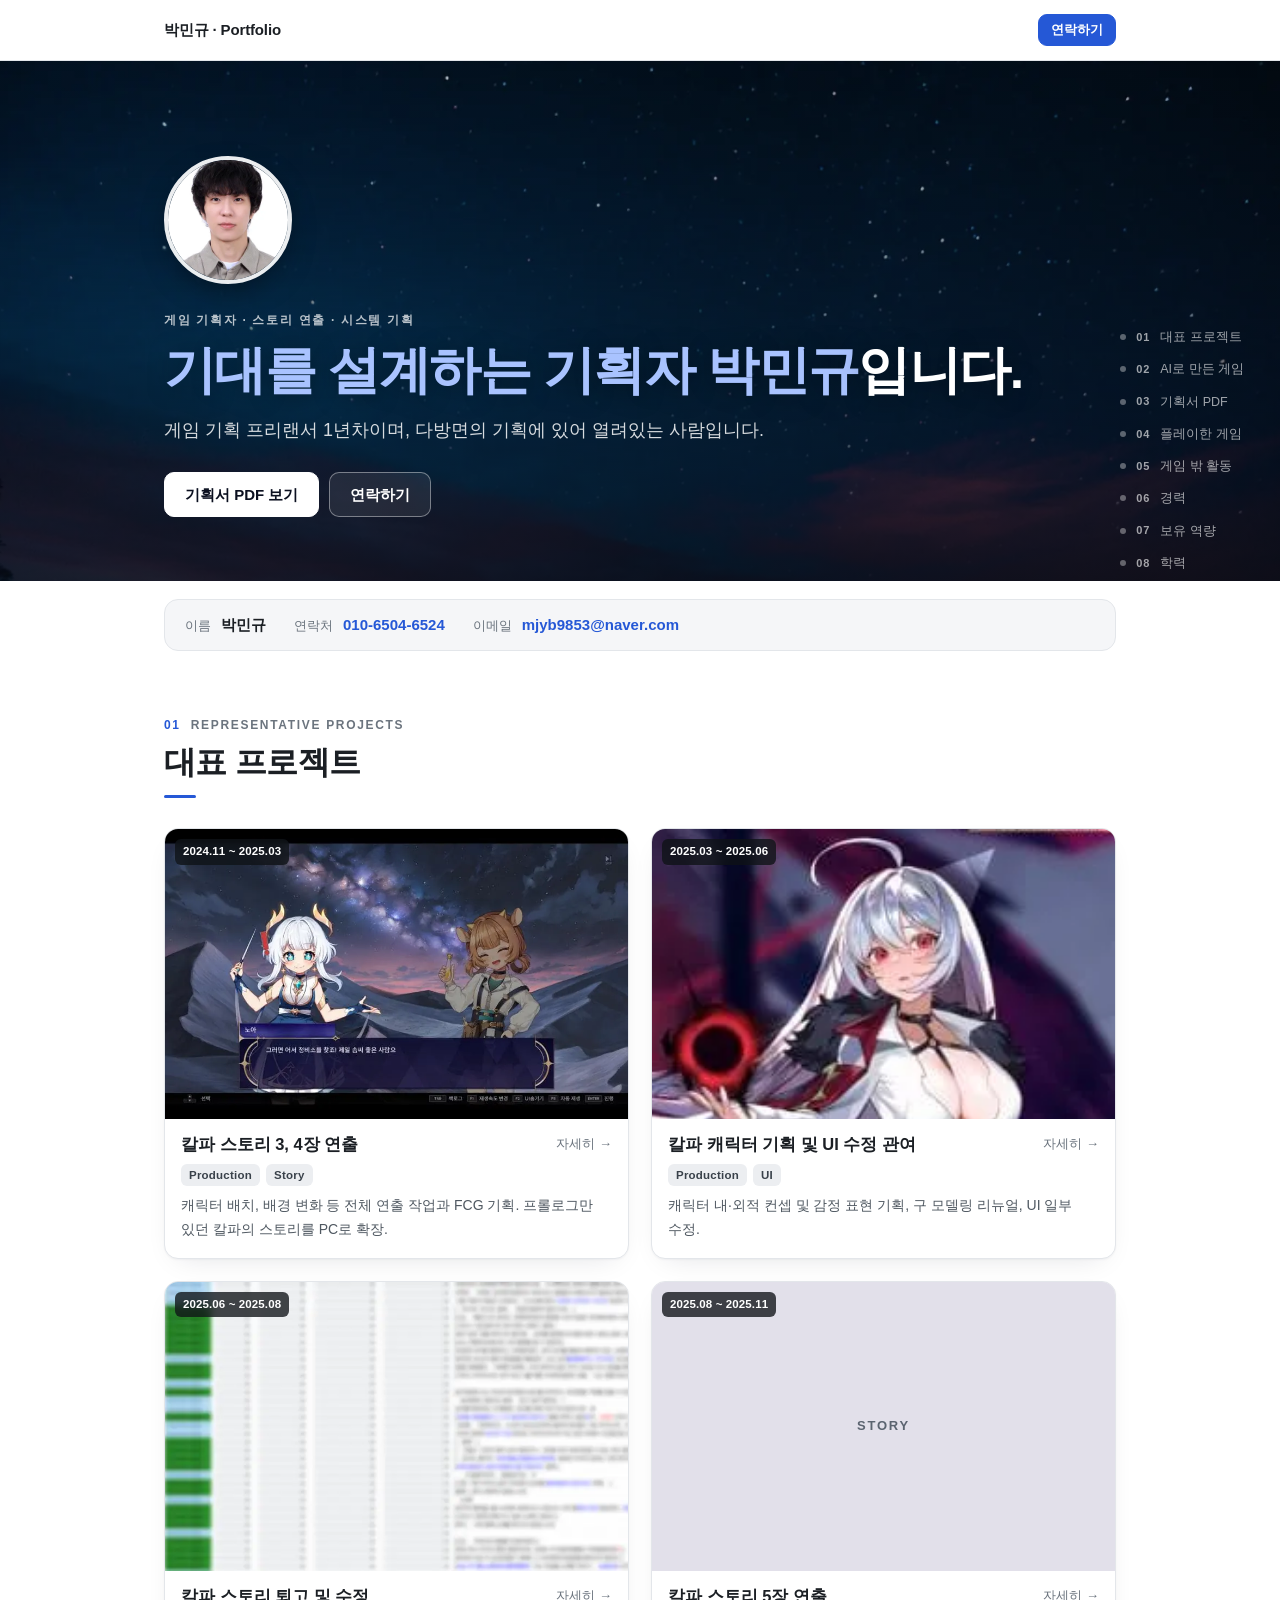
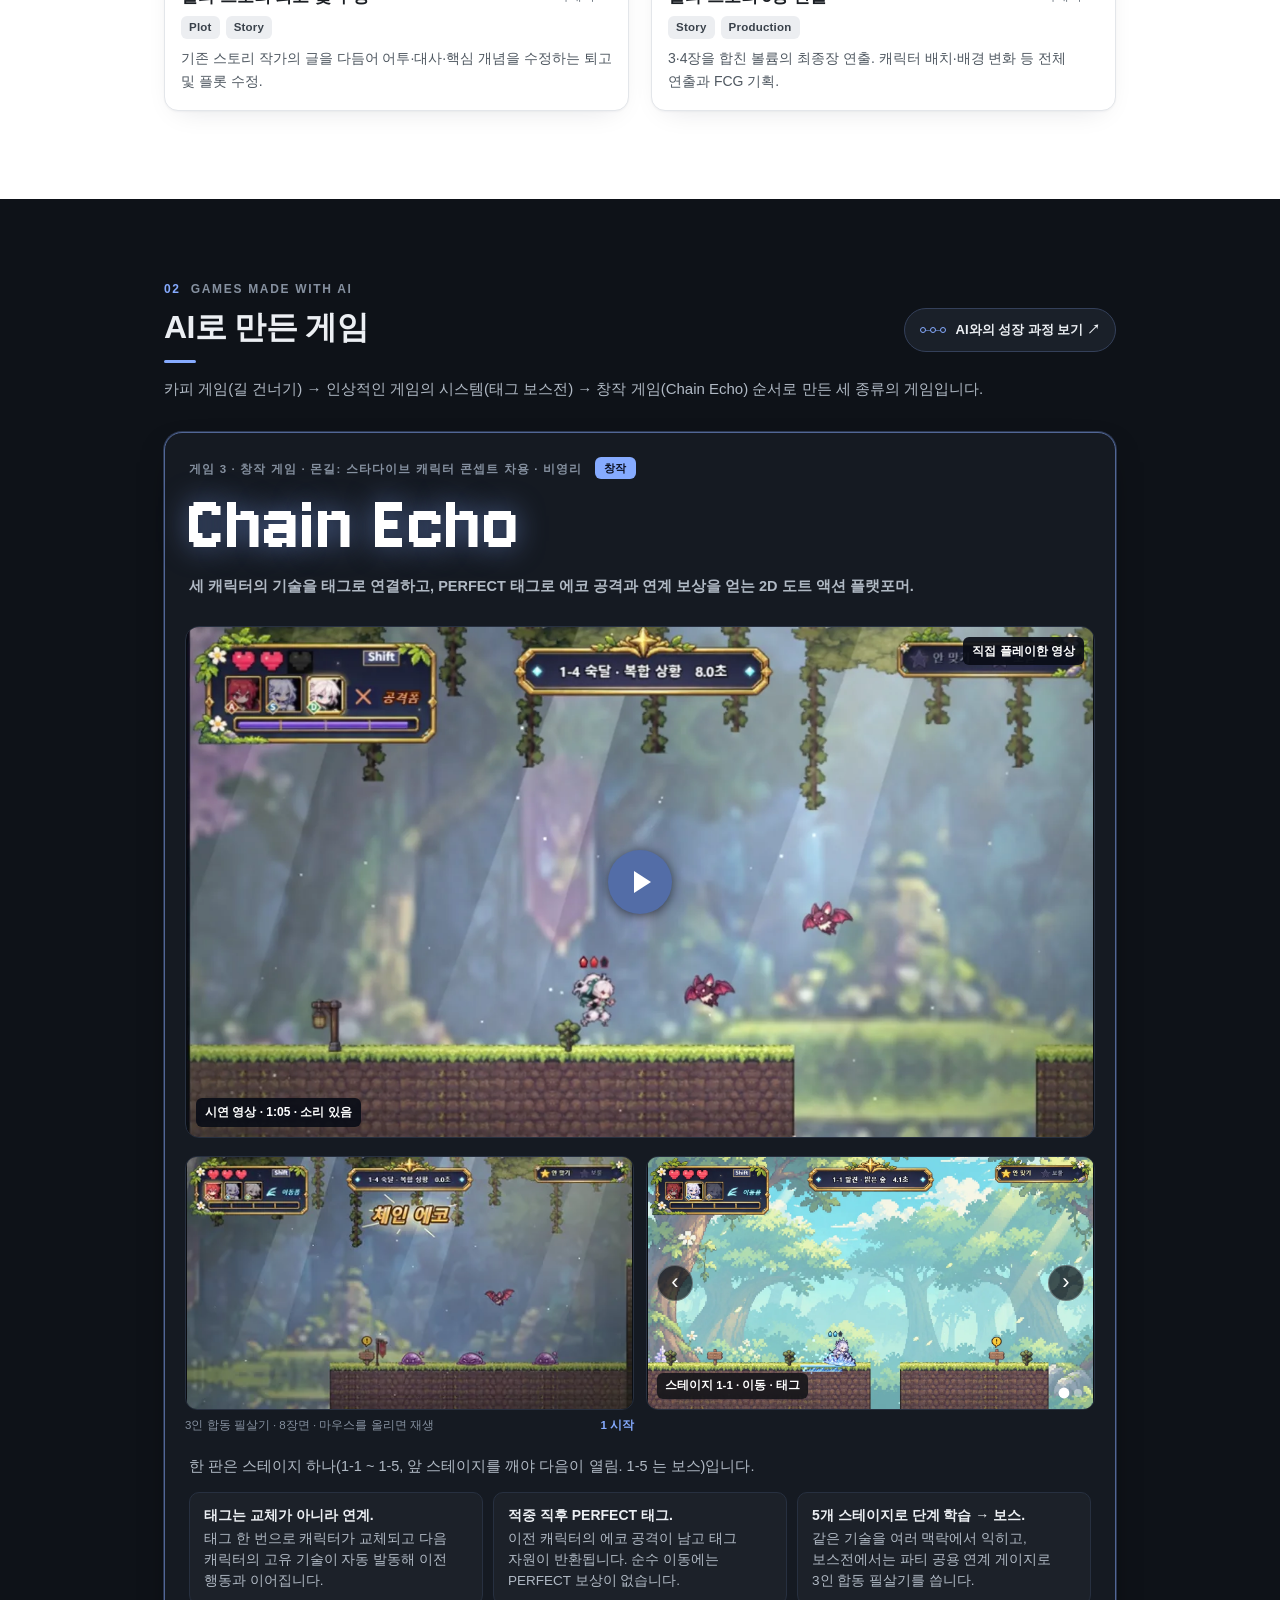
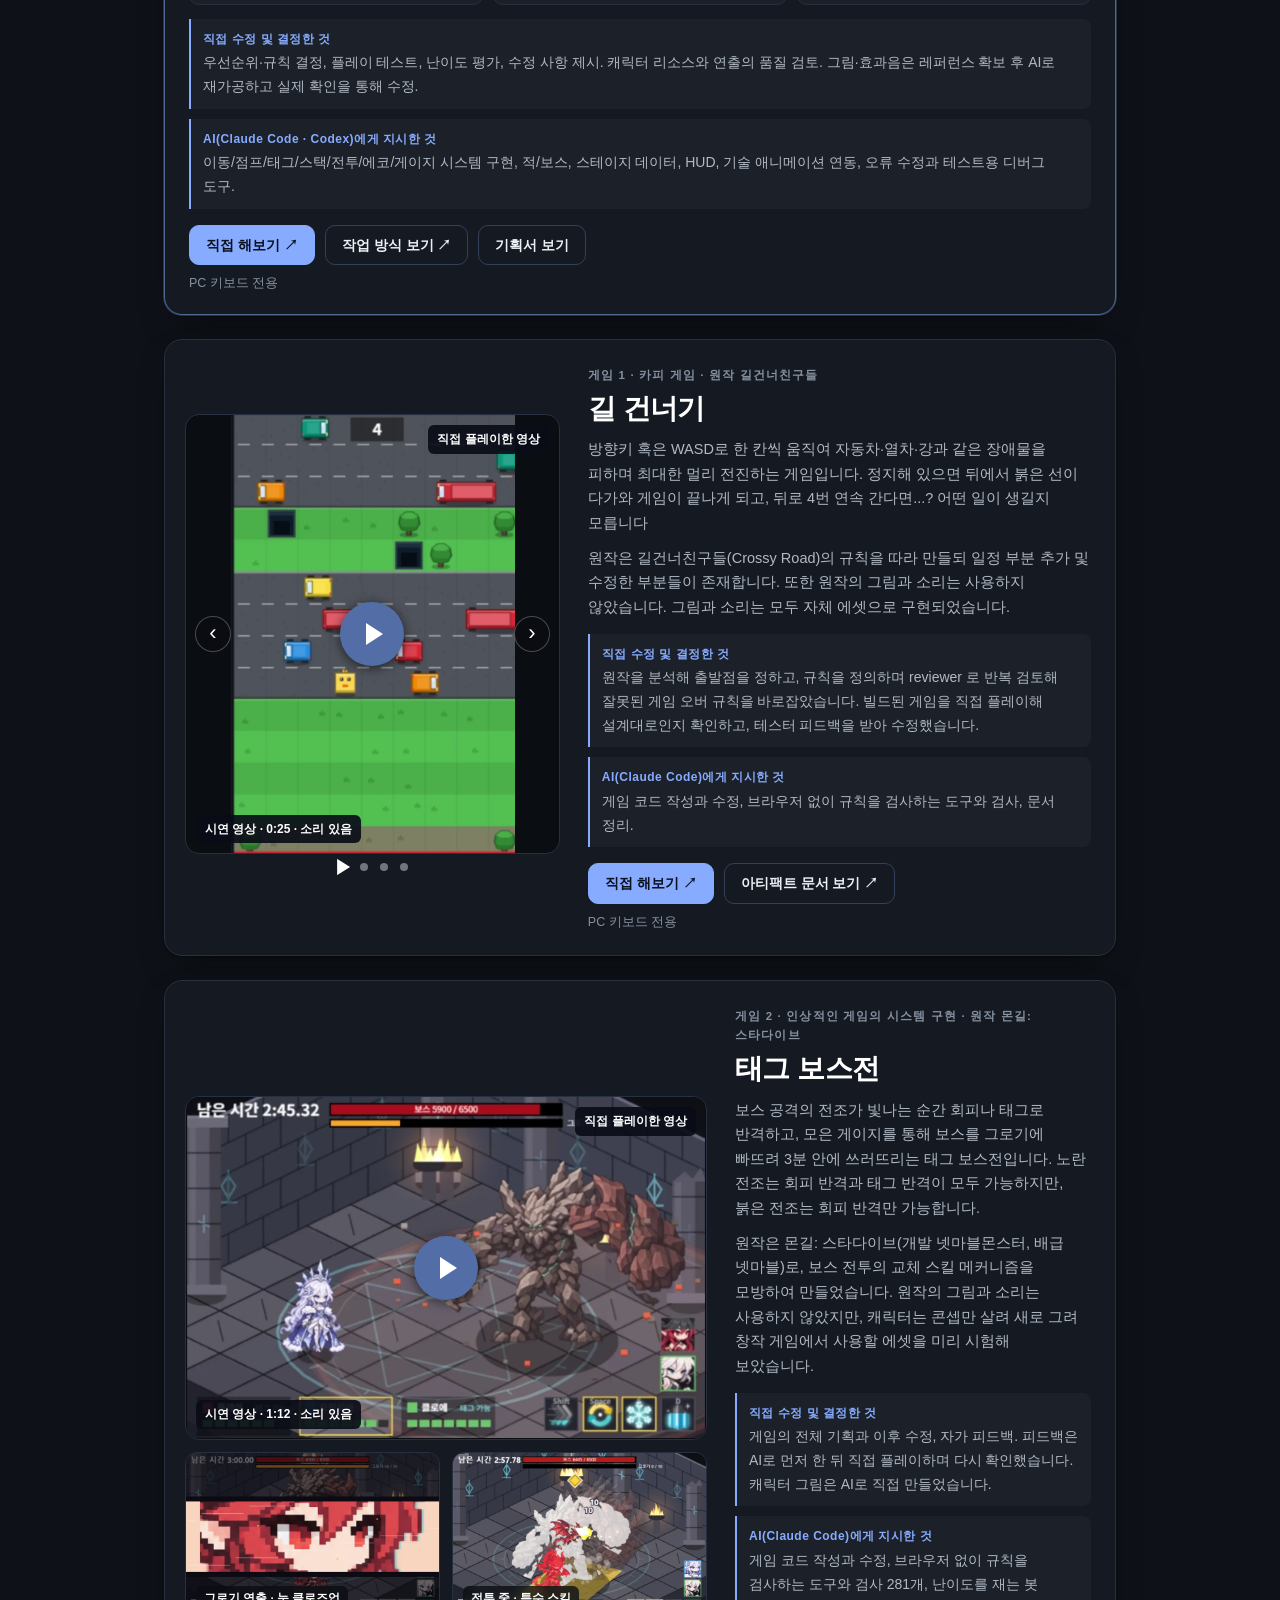
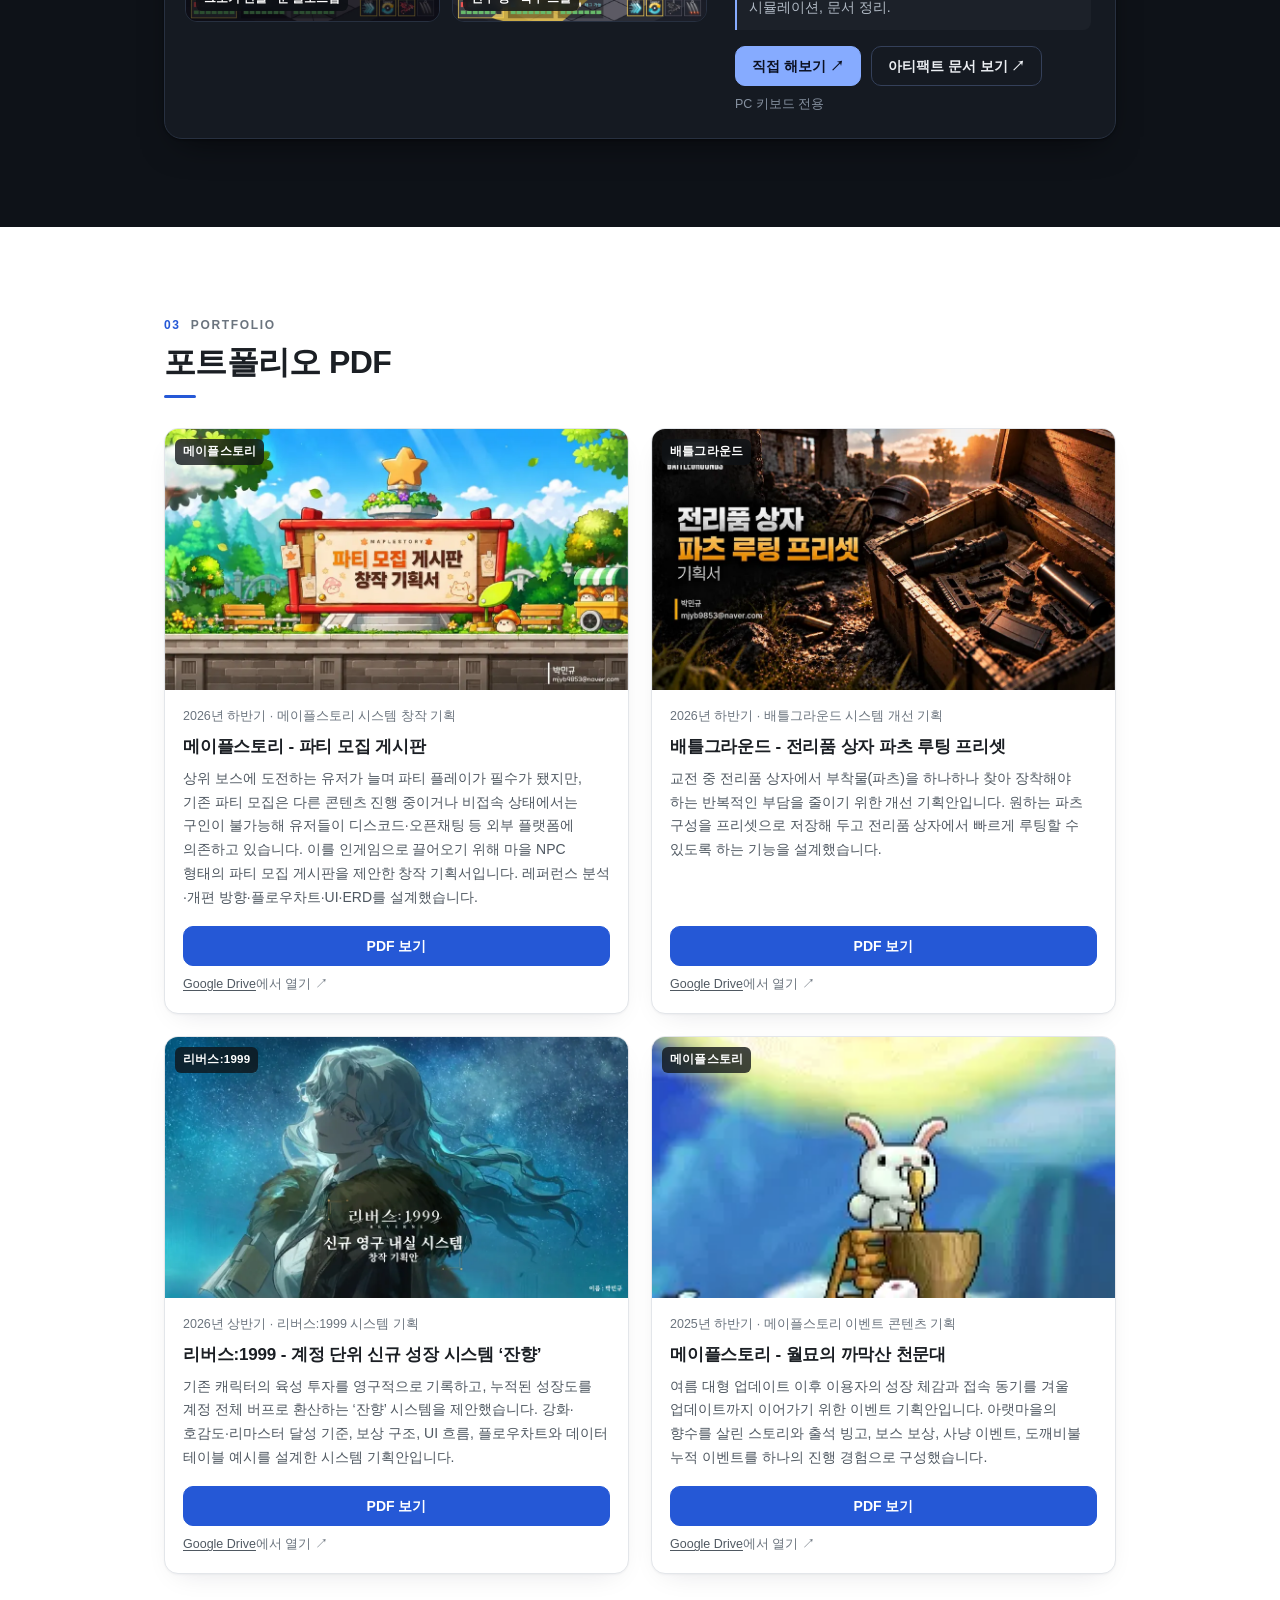
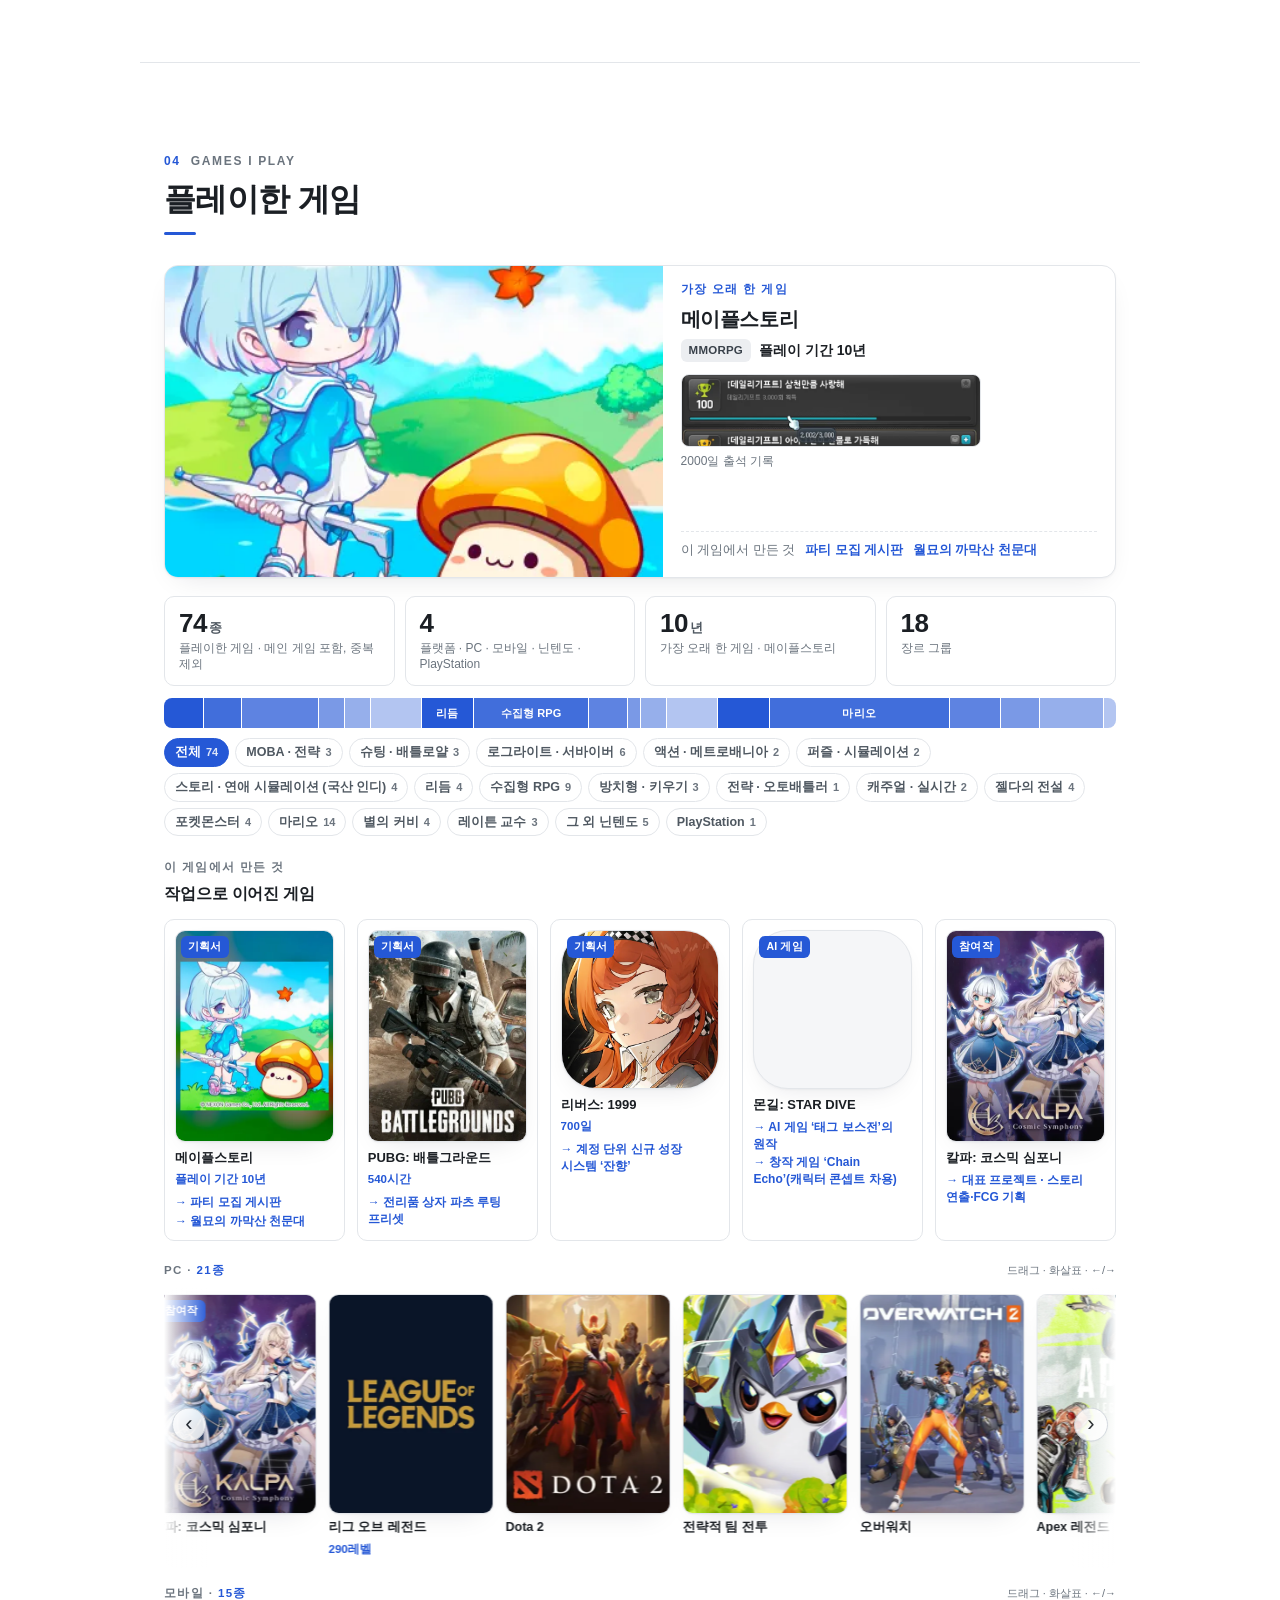
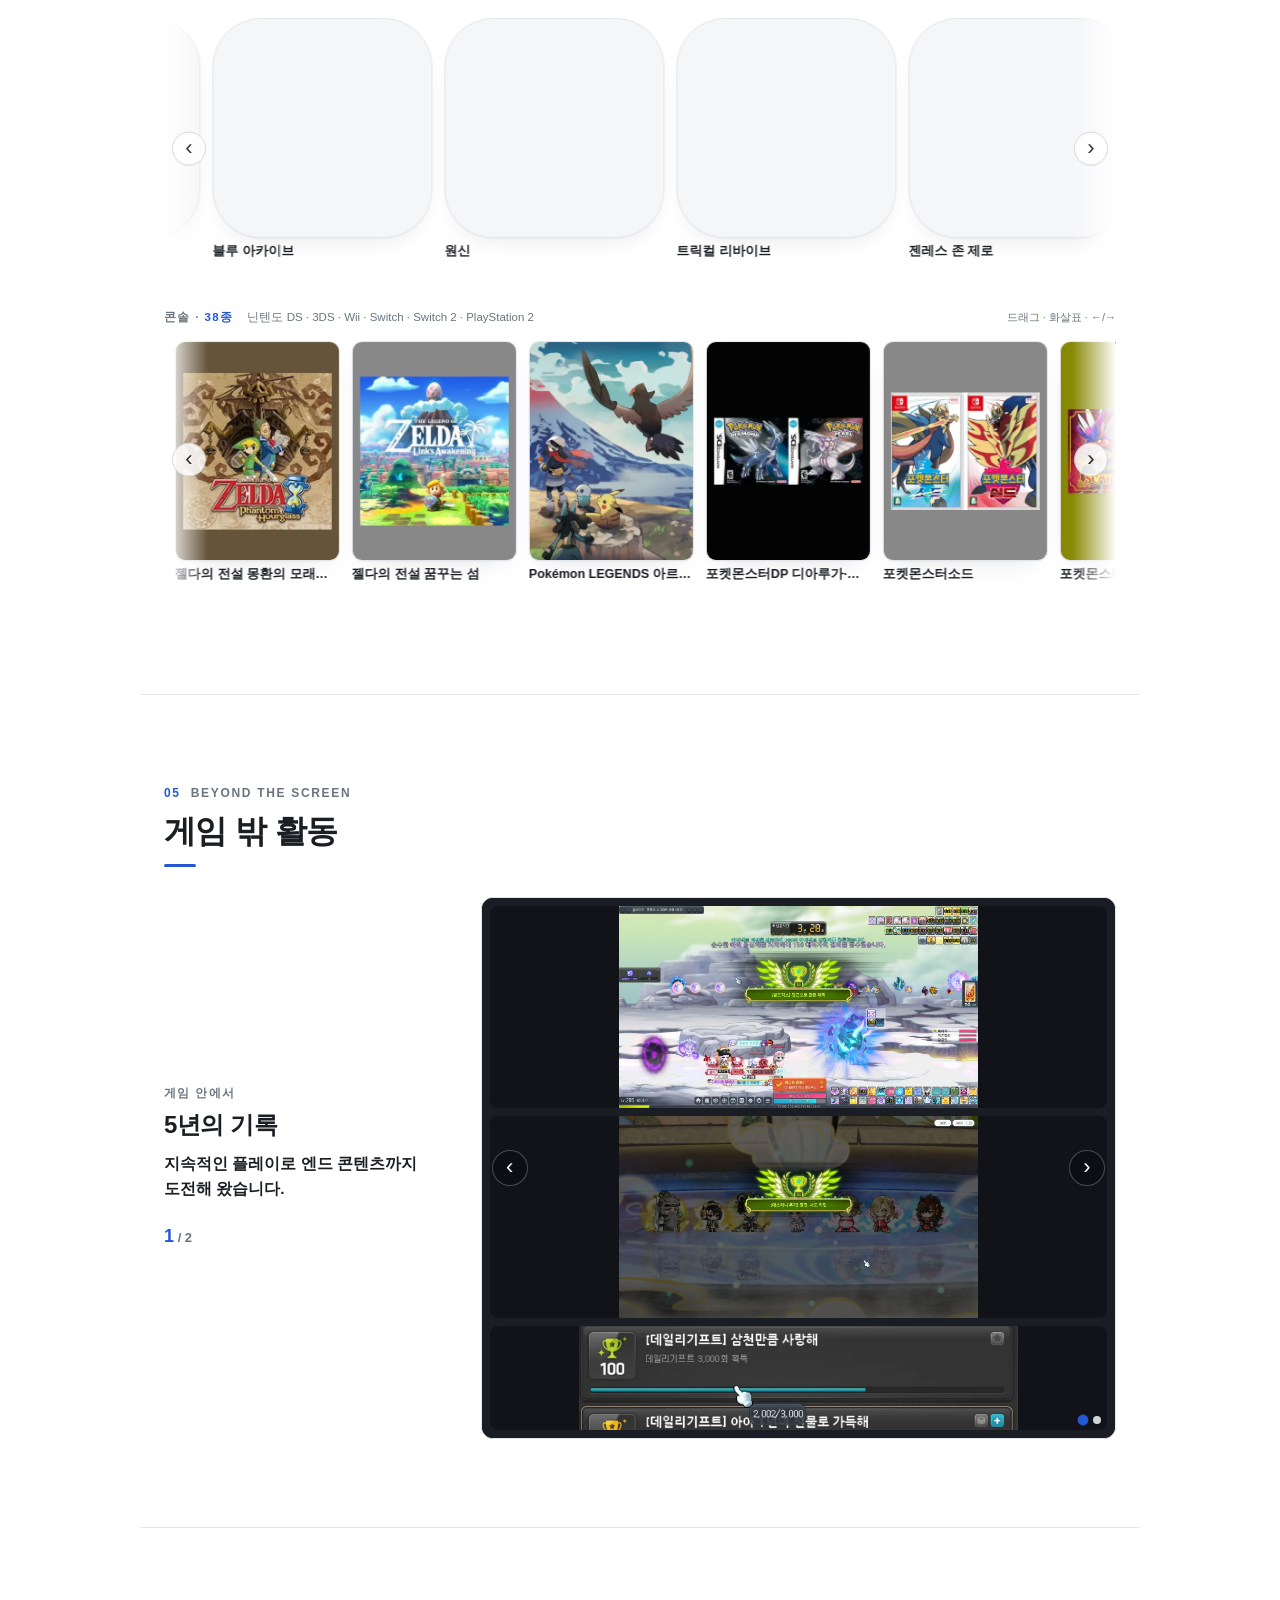
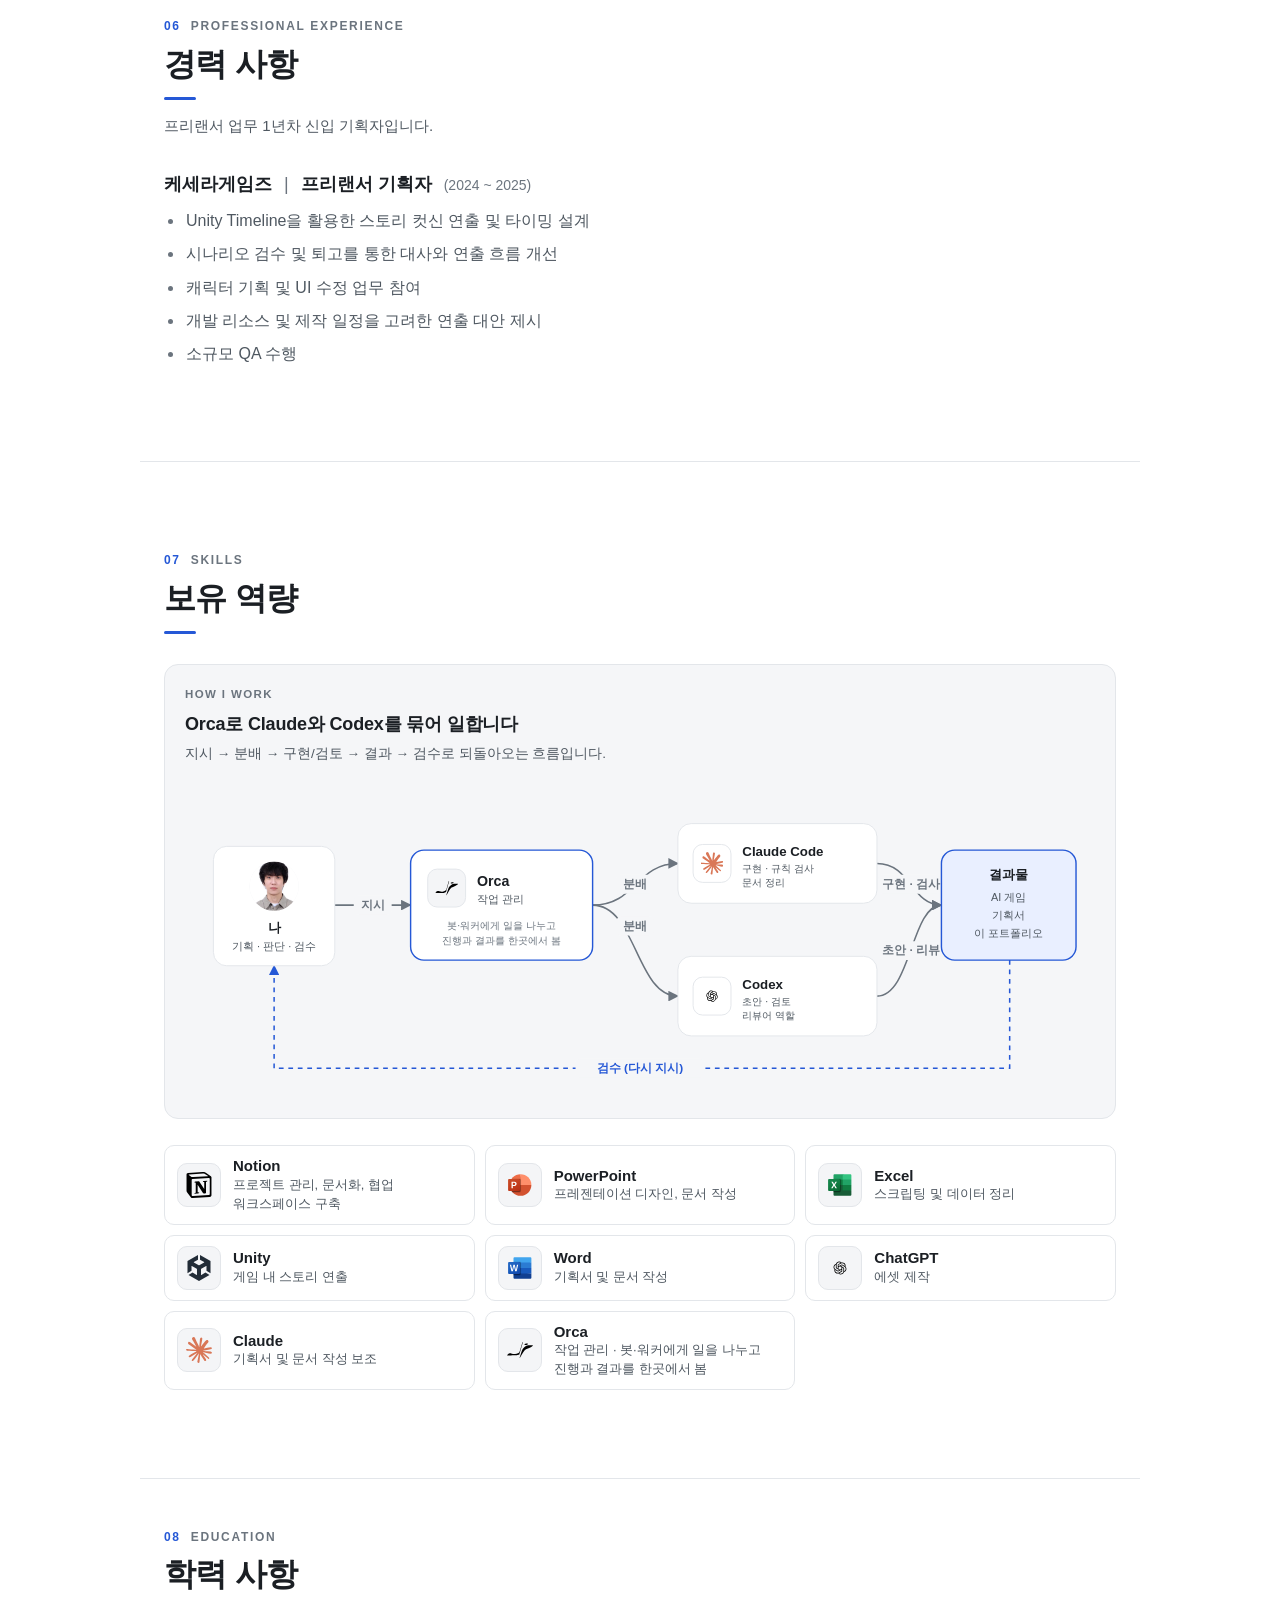
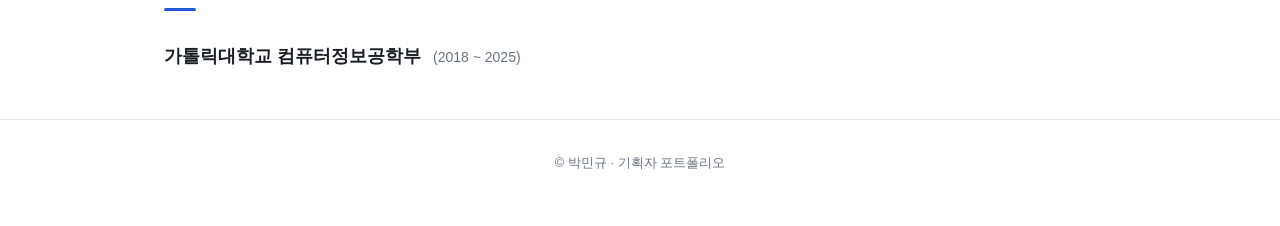
==== commit e0eff989: "B안 작업 도식과 게임 소개 정돈" ====
--- a/lab/index.html
+++ b/lab/index.html
@@ -142,16 +142,22 @@
     <section class="section wrap reveal">
       <div class="section-label">
         <p class="en"><span class="num">02</span>Games Made with AI</p>
-        <h2 class="ko">AI로 만든 게임</h2>
-        <p class="desc"><b>완전 카피</b>(길 건너기) → <b>큰 게임의 일부</b>(태그 보스전) → <b>창작</b>(Chain Echo) 순서로, 같은 방식(기획은 내가, 코드는 AI)으로 만든 세 게임입니다.</p>
+        <div class="ai-heading">
+          <h2 class="ko">AI로 만든 게임</h2>
+          <a class="growth-link" href="https://claude.ai/artifact/Q7hrUpb6ytYvDwqR7nPa7R" target="_blank" rel="noopener" aria-label="AI와의 성장 과정 보기 (새 탭)">
+            <span class="growth-track" aria-hidden="true"><i></i><i></i><i></i></span>
+            AI와의 성장 과정 보기 ↗
+          </a>
+        </div>
+        <p class="desc">카피 게임(길 건너기) → 인상적인 게임의 시스템(태그 보스전) → 창작 게임(Chain Echo) 순서로 만든 세 종류의 게임입니다.</p>
       </div>
       <div class="section-body ai-list">
-        <!-- 게임 3: 창작 데모 (피처드) -->
+        <!-- 게임 3: 창작 게임 (피처드) -->
         <article class="ai-card featured-game reveal" id="chain-echo">
           <header class="fg-head">
-            <p class="kicker">게임 3 · 창작 데모 · 몬길: 스타다이브 캐릭터 콘셉트 차용 · 비영리 <span class="badge-original">창작</span></p>
+            <p class="kicker">게임 3 · 창작 게임 · 몬길: 스타다이브 캐릭터 콘셉트 차용 · 비영리 <span class="badge-original">창작</span></p>
             <h3 class="fg-title">Chain Echo</h3>
-            <p class="fg-pitch">세 캐릭터의 이동·전투 기술을 태그로 연결하고, 적중 직후의 PERFECT 태그로 에코 공격과 연계 보상을 얻는 2D 도트 액션 플랫포머.</p>
+            <p class="fg-pitch">세 캐릭터의 기술을 태그로 연결하고, PERFECT 태그로 에코 공격과 연계 보상을 얻는 2D 도트 액션 플랫포머.</p>
           </header>
 
           <div class="demo-player" id="g3-demo" style="--demo-ratio: 1280 / 720">
@@ -194,23 +200,22 @@
 
           <div class="fg-body">
             <div class="fg-text">
-              <p>몬길: 스타다이브 캐릭터 콘셉트를 차용한 IP 활용 게임, 비영리 창작 게임입니다. 원작 게임의 그림과 소리는 넣지 않았고, 그림·효과음은 레퍼런스를 확보한 뒤 AI로 재가공하고 게임에 맞게 잘라 도트로 다시 칠했습니다. 제목 글꼴은 Jersey 10(SIL Open Font License).</p>
               <p>한 판은 스테이지 하나(1-1 ~ 1-5, 앞 스테이지를 깨야 다음이 열림. 1-5 는 보스)입니다.</p>
               <ol class="fg-keys">
-                <li><span class="k">[확정]</span><strong>태그는 교체가 아니라 연계.</strong> 태그 한 번으로 캐릭터가 교체되고 다음 캐릭터의 고유 기술이 자동 발동해 이전 행동과 이어집니다.</li>
-                <li><span class="k">[확정]</span><strong>적중 직후 PERFECT 태그.</strong> 이전 캐릭터의 에코 공격이 남고 태그 자원이 반환됩니다. 순수 이동에는 PERFECT 보상이 없습니다.</li>
-                <li><span class="k">[확정]</span><strong>5개 스테이지로 단계 학습 → 보스.</strong> 같은 기술을 여러 맥락에서 익히고, 보스전에서는 파티 공용 연계 게이지로 3인 합동 필살기를 씁니다.</li>
+                <li><strong>태그는 교체가 아니라 연계.</strong> 태그 한 번으로 캐릭터가 교체되고 다음 캐릭터의 고유 기술이 자동 발동해 이전 행동과 이어집니다.</li>
+                <li><strong>적중 직후 PERFECT 태그.</strong> 이전 캐릭터의 에코 공격이 남고 태그 자원이 반환됩니다. 순수 이동에는 PERFECT 보상이 없습니다.</li>
+                <li><strong>5개 스테이지로 단계 학습 → 보스.</strong> 같은 기술을 여러 맥락에서 익히고, 보스전에서는 파티 공용 연계 게이지로 3인 합동 필살기를 씁니다.</li>
               </ol>
               <dl class="split">
-                <div><dt>내가 한 것</dt><dd>우선순위·규칙 결정, 플레이 테스트, 난이도 평가, 수정 사항 제시. 캐릭터 리소스와 연출의 품질 검토. 그림·효과음은 레퍼런스 확보 후 AI로 재가공하고 실제 확인을 통해 수정.</dd></div>
-                <div><dt>AI(Claude Code · Codex)에게 맡긴 것</dt><dd>이동/점프/태그/스택/전투/에코/게이지 시스템 구현, 적/보스, 스테이지 데이터, HUD, 기술 애니메이션 연동, 오류 수정과 테스트용 디버그 도구.</dd></div>
+                <div><dt>직접 수정 및 결정한 것</dt><dd>우선순위·규칙 결정, 플레이 테스트, 난이도 평가, 수정 사항 제시. 캐릭터 리소스와 연출의 품질 검토. 그림·효과음은 레퍼런스 확보 후 AI로 재가공하고 실제 확인을 통해 수정.</dd></div>
+                <div><dt>AI(Claude Code · Codex)에게 지시한 것</dt><dd>이동/점프/태그/스택/전투/에코/게이지 시스템 구현, 적/보스, 스테이지 데이터, HUD, 기술 애니메이션 연동, 오류 수정과 테스트용 디버그 도구.</dd></div>
               </dl>
               <div class="actions">
                 <a class="btn primary" href="https://mongssill.github.io/ai-seed-kit-games/g3-original/" target="_blank" rel="noopener">직접 해보기 ↗</a>
                 <a class="btn ghost" href="https://claude.ai/artifact/QQgNLu9UE5DxC6NVqHAgeE" target="_blank" rel="noopener">작업 방식 보기 ↗</a>
                 <a class="btn ghost" href="projects/chain-echo-spec.html">기획서 보기</a>
               </div>
-              <p class="note">PC 키보드 전용 · ← → 이동, Space 점프, A S D 태그, F 기본 공격, Shift 이동폼 ↔ 공격폼, E 체인 에코</p>
+              <p class="note">PC 키보드 전용</p>
             </div>
           </div>
         </article>
@@ -254,13 +259,13 @@
             </div>
           </div>
           <div class="info">
-            <p class="kicker">게임 1 · 완전 카피 · 원작 길건너친구들</p>
+            <p class="kicker">게임 1 · 카피 게임 · 원작 길건너친구들</p>
             <h3>길 건너기</h3>
-            <p>방향키나 WASD로 한 칸씩 움직여 자동차·열차·강 같은 장애물을 피하며 최대한 멀리 전진하는 게임입니다. 가만히 있으면 뒤에서 붉은 선이 따라오고, 뒤로 4번 연속 가도 끝납니다.</p>
-            <p>원작은 길건너친구들(Crossy Road)로, 규칙을 따라 만들되 원작의 그림과 소리는 쓰지 않았습니다. 그림은 모두 도형으로 그렸고, 소리는 파일 없이 브라우저가 직접 만듭니다.</p>
+            <p>방향키 혹은 WASD로 한 칸씩 움직여 자동차·열차·강과 같은 장애물을 피하며 최대한 멀리 전진하는 게임입니다. 정지해 있으면 뒤에서 붉은 선이 다가와 게임이 끝나게 되고, 뒤로 4번 연속 간다면...? 어떤 일이 생길지 모릅니다</p>
+            <p>원작은 길건너친구들(Crossy Road)의 규칙을 따라 만들되 일정 부분 추가 및 수정한 부분들이 존재합니다. 또한 원작의 그림과 소리는 사용하지 않았습니다. 그림과 소리는 모두 자체 에셋으로 구현되었습니다.</p>
             <dl class="split">
-              <div><dt>내가 한 것</dt><dd>원작을 분석해 출발점을 정하고, 규칙을 정의하며 reviewer 로 반복 검토해 잘못된 게임 오버 규칙을 바로잡았습니다. 빌드된 게임을 직접 플레이해 설계대로인지 확인하고, 테스터 피드백을 받아 수정했습니다.</dd></div>
-              <div><dt>AI(Claude Code)에게 맡긴 것</dt><dd>게임 코드 작성과 수정, 브라우저 없이 규칙을 검사하는 도구와 검사, 문서 정리.</dd></div>
+              <div><dt>직접 수정 및 결정한 것</dt><dd>원작을 분석해 출발점을 정하고, 규칙을 정의하며 reviewer 로 반복 검토해 잘못된 게임 오버 규칙을 바로잡았습니다. 빌드된 게임을 직접 플레이해 설계대로인지 확인하고, 테스터 피드백을 받아 수정했습니다.</dd></div>
+              <div><dt>AI(Claude Code)에게 지시한 것</dt><dd>게임 코드 작성과 수정, 브라우저 없이 규칙을 검사하는 도구와 검사, 문서 정리.</dd></div>
             </dl>
             <div class="actions">
               <a class="btn primary" href="https://mongssill.github.io/ai-seed-kit-games/g1-copy/" target="_blank" rel="noopener">직접 해보기 ↗</a>
@@ -300,13 +305,13 @@
             </div>
           </div>
           <div class="info">
-            <p class="kicker">게임 2 · 큰 게임의 일부 · 원작 몬길: 스타다이브</p>
+            <p class="kicker">게임 2 · 인상적인 게임의 시스템 구현 · 원작 몬길: 스타다이브</p>
             <h3>태그 보스전</h3>
-            <p>보스 공격의 전조가 빛나는 순간 회피나 태그로 반격하고, 반격을 모아 보스를 그로기에 빠뜨려 3분 안에 쓰러뜨리는 세 캐릭터 태그 보스전입니다. 노란 전조는 회피 반격과 태그 반격이 모두 되고, 붉은 전조는 회피 반격만 됩니다.</p>
-            <p>원작은 몬길: 스타다이브(개발 넷마블몬스터, 배급 넷마블)로, 보스 전투의 교체 스킬 메커니즘 한 조각을 떼어 만들었습니다. 원작의 그림과 소리는 쓰지 않았고, 캐릭터는 콘셉만 살려 새로 그렸습니다.</p>
+            <p>보스 공격의 전조가 빛나는 순간 회피나 태그로 반격하고, 모은 게이지를 통해 보스를 그로기에 빠뜨려 3분 안에 쓰러뜨리는 태그 보스전입니다. 노란 전조는 회피 반격과 태그 반격이 모두 가능하지만, 붉은 전조는 회피 반격만 가능합니다.</p>
+            <p>원작은 몬길: 스타다이브(개발 넷마블몬스터, 배급 넷마블)로, 보스 전투의 교체 스킬 메커니즘을 모방하여 만들었습니다. 원작의 그림과 소리는 사용하지 않았지만, 캐릭터는 콘셉만 살려 새로 그려 창작 게임에서 사용할 에셋을 미리 시험해 보았습니다.</p>
             <dl class="split">
-              <div><dt>내가 한 것</dt><dd>게임의 전체 기획과 이후 수정, 자가 피드백. 피드백은 AI로 먼저 한 뒤 직접 플레이하며 다시 확인했습니다. 캐릭터 그림은 AI로 직접 만들었습니다.</dd></div>
-              <div><dt>AI(Claude Code)에게 맡긴 것</dt><dd>게임 코드 작성과 수정, 브라우저 없이 규칙을 검사하는 도구와 검사 281개, 난이도를 재는 봇 시뮬레이션, 문서 정리.</dd></div>
+              <div><dt>직접 수정 및 결정한 것</dt><dd>게임의 전체 기획과 이후 수정, 자가 피드백. 피드백은 AI로 먼저 한 뒤 직접 플레이하며 다시 확인했습니다. 캐릭터 그림은 AI로 직접 만들었습니다.</dd></div>
+              <div><dt>AI(Claude Code)에게 지시한 것</dt><dd>게임 코드 작성과 수정, 브라우저 없이 규칙을 검사하는 도구와 검사 281개, 난이도를 재는 봇 시뮬레이션, 문서 정리.</dd></div>
             </dl>
             <div class="actions">
               <a class="btn primary" href="https://mongssill.github.io/ai-seed-kit-games/g2-slice/" target="_blank" rel="noopener">직접 해보기 ↗</a>
@@ -425,11 +430,10 @@
         <li><strong>74<small>종</small></strong><span>플레이한 게임 · 메인 게임 포함, 중복 제외</span></li>
         <li><strong>4</strong><span>플랫폼 · PC · 모바일 · 닌텐도 · PlayStation</span></li>
         <li><strong>10<small>년</small></strong><span>가장 오래 한 게임 · 메이플스토리</span></li>
-        <li><strong>18</strong><span>장르 그룹 · 칸이나 칩을 누르면 그 장르만 보기</span></li>
+        <li><strong>18</strong><span>장르 그룹</span></li>
       </ul>
 
       <!-- 현재 상태 줄 -->
-      <p class="genre-status" aria-live="polite"><span data-genre-label>전체 74종 보는 중</span><button type="button" class="genre-clear" aria-label="필터 해제" hidden>✕</button></p>
 
       <!-- 장르 분포 바 (칸 = 필터) -->
       <div class="genre-bar reveal" role="group" aria-label="장르 분포 · 칸을 누르면 그 장르만 보기">
@@ -1596,7 +1600,6 @@
           <button type="button" class="stream-arrow next" aria-label="콘솔 줄 오른쪽으로" tabindex="-1">›</button>
         </div>
       </div>
-      <p class="foot-note">명칭 확인 중인 게임은 ※ 표시 · 커버는 공식 스토어·공식 사이트, 없으면 공식 해외 페이지·Wikipedia 박스아트 (출처는 README) · 타일을 누르면 자세히</p>
     </div>
   </section>
 
@@ -1766,8 +1769,8 @@
             <rect x="178" y="122" width="40" height="20" rx="5" fill="var(--bg-soft)" /><text x="198" y="136">지시</text>
             <rect x="455" y="100" width="40" height="20" rx="5" fill="var(--bg-soft)" /><text x="475" y="114">분배</text>
             <rect x="455" y="144" width="40" height="20" rx="5" fill="var(--bg-soft)" /><text x="475" y="158">분배</text>
-            <rect x="722" y="100" width="88" height="20" rx="5" fill="var(--bg-soft)" /><text x="766" y="114">구현 · 검사</text>
-            <rect x="722" y="170" width="88" height="20" rx="5" fill="var(--bg-soft)" /><text x="766" y="184">초안 · 리뷰</text>
+            <rect x="731" y="100" width="66" height="20" rx="5" fill="var(--bg-soft)" /><text x="766" y="114">구현 · 검사</text>
+            <rect x="731" y="170" width="66" height="20" rx="5" fill="var(--bg-soft)" /><text x="766" y="184">초안 · 리뷰</text>
             <rect x="412" y="294" width="136" height="20" rx="5" fill="var(--bg-soft)" /><text x="480" y="308" fill="var(--accent)">검수 (다시 지시)</text>
           </g>
 
@@ -1783,8 +1786,8 @@
           <!-- 노드: Orca (x 238~430) -->
           <g>
             <rect x="238" y="74" width="192" height="116" rx="14" fill="var(--card)" stroke="var(--accent)" stroke-width="1.5" />
-            <rect x="256" y="94" width="40" height="40" rx="10" fill="var(--accent)" />
-            <text x="276" y="121" text-anchor="middle" font-size="18" font-weight="800" fill="var(--on-accent)">O</text>
+            <rect x="256" y="94" width="40" height="40" rx="10" fill="#f4f5f7" stroke="var(--border)" />
+            <image class="orca-logo" href="assets/icons/orca.svg" x="264" y="102" width="24" height="24" />
             <text x="308" y="112" font-size="15" font-weight="800" fill="var(--text)">Orca</text>
             <text x="308" y="130" font-size="11.5" fill="var(--text-2)">작업 관리</text>
             <text x="334" y="157" text-anchor="middle" font-size="11" fill="var(--text-3)">봇·워커에게 일을 나누고</text>
@@ -1827,7 +1830,7 @@
         <ol class="wf-list" aria-hidden="true">
           <li class="wf-node me"><span class="wf-ico"><img src="assets/profile.webp" alt="" width="40" height="40" /></span><span><strong>나</strong><small>기획 · 판단 · 검수</small></span></li>
           <li class="wf-arrow">↓ 지시</li>
-          <li class="wf-node orca"><span class="wf-ico mark">O</span><span><strong>Orca</strong><small>작업 관리 — 봇·워커에게 일을 나누고 한곳에서 봄</small></span></li>
+          <li class="wf-node orca"><span class="wf-ico light"><img class="orca-logo" src="assets/icons/orca.svg" alt="" width="22" height="22" /></span><span><strong>Orca</strong><small>작업 관리 — 봇·워커에게 일을 나누고 한곳에서 봄</small></span></li>
           <li class="wf-arrow">↓ 분배</li>
           <li class="wf-pair">
             <div class="wf-node"><span class="wf-ico light"><img src="assets/icons/claude.svg" alt="" width="22" height="22" /></span><span><strong>Claude Code</strong><small>구현 · 규칙 검사 · 문서</small></span></div>
@@ -1847,7 +1850,7 @@
         <li class="skill-card reveal"><span class="ico"><img src="assets/icons/word.svg" alt="" width="28" height="28" /></span><span class="txt"><strong>Word</strong><span>기획서 및 문서 작성</span></span></li>
         <li class="skill-card reveal"><span class="ico"><img src="assets/icons/openai-black.svg" alt="" width="28" height="28" /></span><span class="txt"><strong>ChatGPT</strong><span>에셋 제작</span></span></li>
         <li class="skill-card reveal"><span class="ico"><img src="assets/icons/claude.svg" alt="" width="28" height="28" /></span><span class="txt"><strong>Claude</strong><span>기획서 및 문서 작성 보조</span></span></li>
-        <li class="skill-card reveal"><span class="ico orca"><img src="assets/icons/orca.svg" alt="" width="28" height="28" /></span><span class="txt"><strong>Orca</strong><span>작업 관리 · 봇·워커에게 일을 나누고 진행과 결과를 한곳에서 봄</span></span></li>
+        <li class="skill-card reveal"><span class="ico"><img class="orca-logo" src="assets/icons/orca.svg" alt="" width="28" height="28" /></span><span class="txt"><strong>Orca</strong><span>작업 관리 · 봇·워커에게 일을 나누고 진행과 결과를 한곳에서 봄</span></span></li>
       </ul>
     </div>
   </section>
@@ -2249,31 +2252,24 @@
     dlg.addEventListener('click', function (e) { if (e.target === dlg) dlg.close(); if (e.target.closest('a[href^="#"]')) dlg.close(); });
     dlg.addEventListener('close', function () { if (lastFocus) lastFocus.focus({ preventScroll: true }); });
 
-    // 장르 필터: 분포 바 칸 + 칩 + 상태 줄 (같은 장르를 가리킴)
+    // 장르 필터: 분포 바 칸 + 칩 (같은 장르를 가리킴)
     var segs = gamelog.querySelectorAll('.genre-bar .seg');
     var chips = gamelog.querySelectorAll('.gchip');
-    var statusLabel = gamelog.querySelector('[data-genre-label]');
-    var clearBtn = gamelog.querySelector('.genre-clear');
     var linkedCards = gamelog.querySelectorAll('.linked-card');
     var linkedRow = gamelog.querySelector('.linked-row');
-    var totalLabel = statusLabel.textContent;
     var current = '';
     function setFilter(genre) {
       current = genre || '';
       segs.forEach(function (s) { s.setAttribute('aria-pressed', s.dataset.genre === current ? 'true' : 'false'); });
-      var label = '', count = 0;
-      chips.forEach(function (c) { var on = c.dataset.genre === current; c.classList.toggle('is-on', on); c.setAttribute('aria-pressed', on ? 'true' : 'false'); if (on && current) { label = c.dataset.label; count = c.dataset.count; } });
+      chips.forEach(function (c) { var on = c.dataset.genre === current; c.classList.toggle('is-on', on); c.setAttribute('aria-pressed', on ? 'true' : 'false'); });
       gamelog.classList.toggle('is-filtering', !!current);
       var shownLinked = 0;
       linkedCards.forEach(function (li) { var hit = !current || li.getAttribute('data-genre') === current; li.hidden = !hit; if (hit) shownLinked++; });
       linkedRow.hidden = !!current && shownLinked === 0; // 작업으로 이어진 게임이 없으면 줄 전체 숨김
       streams.forEach(function (s) { s.filter(current); });
-      statusLabel.textContent = current ? label + ' · ' + count + '종 보는 중' : totalLabel;
-      clearBtn.hidden = !current;
     }
     segs.forEach(function (s) { s.addEventListener('click', function () { setFilter(current === s.dataset.genre ? '' : s.dataset.genre); }); });
     chips.forEach(function (c) { c.addEventListener('click', function () { setFilter(c.dataset.genre === current ? '' : c.dataset.genre); }); });
-    clearBtn.addEventListener('click', function () { setFilter(''); });
     function fitGenreBar() { segs.forEach(function (seg) { var i = seg.querySelector('i'); if (!i) return; i.style.visibility = 'visible'; if (i.scrollWidth + 8 > seg.clientWidth) i.style.visibility = 'hidden'; }); }
     fitGenreBar(); window.addEventListener('resize', fitGenreBar);
   }
--- a/lab/lab.css
+++ b/lab/lab.css
@@ -595,7 +595,6 @@
   width: 44px; height: 44px; border-radius: 10px; flex: none; display: grid; place-items: center;
   background: #f4f5f7; border: 1px solid var(--border);  /* 브랜드 원색이 살도록 아이콘 타일은 라이트·다크 모두 연한 톤 */
 }
-.skill-card .ico.orca { background: #252a35; }
 .skill-card .ico img { width: 26px; height: 26px; object-fit: contain; }
 .skill-card .txt { display: flex; flex-direction: column; min-width: 0; }
 .skill-card .txt strong { font-size: 15px; font-weight: 700; line-height: 1.3; }
@@ -603,6 +602,8 @@
 @media (max-width: 560px) {
   .skill-card { align-items: flex-start; flex-direction: column; gap: 8px; }
 }
+
+.orca-logo { filter: brightness(0); }
 
 /* ---------- 작업 방식 도식 ---------- */
 .workflow { margin: 0 0 26px; padding: 20px 20px 16px; border: 1px solid var(--border); border-radius: var(--radius); background: var(--bg-soft); }
@@ -624,7 +625,6 @@
   .wf-ico img { width: 100%; height: 100%; object-fit: cover; }
   .wf-ico.light { background: #fff; border: 1px solid var(--border); }
   .wf-ico.light img { width: 22px; height: 22px; }
-  .wf-ico.mark { background: var(--accent); color: var(--on-accent); font-weight: 800; font-size: 18px; }
   .wf-pair { display: grid; gap: 8px; }
   .wf-arrow { font-size: 12.5px; font-weight: 600; color: var(--text-3); padding-left: 14px; }
   .wf-arrow.back { color: var(--accent); }
@@ -705,7 +705,6 @@
 .chips li b { font-weight: 700; color: var(--accent); font-size: 12px; font-variant-numeric: tabular-nums; }
 .chips li small { font-size: 11.5px; color: var(--text-3); }
 .chips li .mark { color: var(--text-3); font-size: 11px; }
-.foot-note { margin: 18px 0 0; font-size: 12px; color: var(--text-3); }
 @media (max-width: 820px) {
   .shelf { grid-template-columns: 1fr; gap: 10px; }
   .shelf-row { flex-direction: column; align-items: stretch; }
@@ -786,9 +785,6 @@
 .stream[hidden], .linked-row[hidden] { display: none; }
 
 /* 장르 칩 + 상태 줄 */
-.genre-status { margin: 8px 0 8px; font-size: 13px; color: var(--text-2); display: flex; gap: 8px; align-items: center; min-height: 24px; }
-.genre-status [data-genre-label] { font-weight: 600; }
-.genre-clear { font: inherit; font-size: 12px; font-weight: 700; color: var(--accent); background: var(--accent-soft); border: 0; border-radius: 999px; width: 22px; height: 22px; cursor: pointer; display: grid; place-items: center; }
 .genre-chips { display: flex; flex-wrap: wrap; gap: 6px; margin: 0 0 22px; }
 .gchip {
   font: inherit; font-size: 12.5px; font-weight: 600; padding: 4px 10px; border-radius: 999px; cursor: pointer; line-height: 1.5;
@@ -913,8 +909,8 @@
 .ai-card.featured-game { display: grid; grid-template-columns: 1fr; gap: 18px; border-color: color-mix(in srgb, var(--dk-accent) 45%, var(--dk-border)); box-shadow: 0 0 0 1px color-mix(in srgb, var(--dk-accent) 25%, transparent), var(--shadow); }
 .fg-head { padding: 4px 4px 0; }
 .ai-card h3.fg-title { font-family: "Jersey 10", "Pretendard Variable", sans-serif; font-weight: 400; font-size: 84px; line-height: .95; letter-spacing: .02em; margin: 6px 0 10px; color: #fff; text-shadow: 0 0 28px color-mix(in srgb, var(--dk-accent) 55%, transparent); }
-.fg-pitch { margin: 0; font-size: 19px; line-height: 1.55; font-weight: 600; color: var(--dk-text); max-width: 40em; }
-.fg-visual { display: grid; grid-template-columns: minmax(0, 1.6fr) minmax(0, 1fr); gap: 12px; }
+.fg-pitch { margin: 0; font-size: 19px; line-height: 1.55; font-weight: 600; color: var(--dk-text); }
+.fg-visual { --scene-ratio: 960 / 544; display: grid; grid-template-columns: repeat(2, minmax(0, 1fr)); gap: 12px; }
 .ult-strip { list-style: none; margin: 0; padding: 0; display: grid; grid-template-columns: repeat(8, minmax(0, 1fr)); gap: 6px; }
 .ult-strip li { display: flex; flex-direction: column; gap: 4px; min-width: 0; }
 .ult-strip .photo-btn { display: block; width: 100%; padding: 0; border: 0; background: none; cursor: zoom-in; border-radius: 8px; overflow: hidden; }
@@ -928,7 +924,6 @@
 .fg-keys { list-style: none; margin: 14px 0 6px; padding: 0; display: grid; grid-template-columns: repeat(3, minmax(0, 1fr)); gap: 10px; }
 .fg-keys li { padding: 12px 14px; border: 1px solid var(--dk-border); border-radius: 10px; background: rgba(255,255,255,.03); font-size: 13.5px; line-height: 1.55; color: var(--dk-text-2); }
 .fg-keys li strong { display: block; color: var(--dk-text); font-size: 14px; margin-bottom: 2px; }
-.fg-keys .k { float: right; font-size: 10.5px; font-weight: 700; color: var(--dk-accent); letter-spacing: .02em; margin-left: 8px; }
 .ai-card.featured-game .actions .btn.ghost { background: transparent; border-color: #34405a; color: var(--dk-text); }
 .ai-card.featured-game .actions .btn.ghost:hover { border-color: var(--dk-accent); color: var(--dk-accent); }
 @media (max-width: 900px) {
@@ -1048,8 +1043,9 @@
 .road-carousel .dots .video-dot { width: 12px; height: 12px; border-radius: 0; clip-path: polygon(20% 0, 100% 50%, 20% 100%); }
 .road-carousel .dots button:focus-visible { outline: 2px solid var(--accent); outline-offset: 3px; }
 .road-carousel .dots .video-dot:focus-visible { background: var(--accent); }
-.chain-carousel { align-self: start; }
-.chain-carousel .track { aspect-ratio: 960 / 544; }
+.chain-carousel { align-self: start; aspect-ratio: var(--scene-ratio); }
+.chain-carousel .track { height: 100%; aspect-ratio: auto; }
+.chain-carousel .slide img { object-fit: contain; }
 .chain-carousel figcaption { left: 10px; bottom: 10px; font-size: 11.5px; font-weight: 600; padding: 3px 8px; background: rgba(10, 13, 18, .78); }
 .boss-carousel { margin-top: 12px; }
 .boss-carousel.is-paired { border: 0; background: transparent; overflow: visible; }
@@ -1058,8 +1054,8 @@
 .boss-carousel.is-paired > :not(.track) { display: none; }
 .ultimate-viewer { margin: 0; min-width: 0; }
 .ultimate-stage { position: relative; }
-.ultimate-frame { display: block; padding: 0; width: 100%; border: 1px solid var(--border); border-radius: 12px; overflow: hidden; background: #0a0d12; cursor: zoom-in; }
-.ultimate-frame img { display: block; width: 100%; height: auto; aspect-ratio: 960 / 544; object-fit: cover; }
+.ultimate-frame { display: block; padding: 0; width: 100%; aspect-ratio: var(--scene-ratio); border: 1px solid var(--border); border-radius: 12px; overflow: hidden; background: #0a0d12; cursor: zoom-in; }
+.ultimate-frame img { display: block; width: 100%; height: 100%; object-fit: contain; }
 .ultimate-viewer figcaption { display: flex; flex-wrap: wrap; column-gap: 8px; margin-top: 6px; font-size: 11.5px; color: var(--text-3); }
 .ultimate-name { margin-left: auto; white-space: nowrap; color: var(--accent); font-weight: 700; }
 .ultimate-zoom { display: none; position: absolute; right: 8px; bottom: 8px; width: 36px; height: 36px; place-items: center; border-radius: 8px; border: 1px solid var(--border); background: #090d16e8; color: #fff; font-size: 20px; cursor: zoom-in; }
@@ -1071,3 +1067,25 @@
   .ultimate-frame { cursor: pointer; }
   .ultimate-hover-hint { display: none; }
 }
+
+/* 14차: AI 게임 섹션 링크 */
+#ai-game .section-label .desc { max-width: none; }
+.ai-heading { display: flex; align-items: flex-start; justify-content: space-between; gap: 12px 24px; }
+.growth-link {
+  display: inline-flex; align-items: center; gap: 10px; min-height: 44px; padding: 8px 15px;
+  border: 1px solid var(--border-strong); border-radius: 999px; background: var(--bg-soft);
+  color: var(--text); text-decoration: none; font-weight: 700; font-size: 13px;
+  transition: border-color .2s ease, background-color .2s ease;
+}
+.growth-link:hover, .growth-link:focus-visible { border-color: var(--accent); background: var(--accent-soft); color: var(--text); }
+.growth-link:focus-visible { outline: 2px solid var(--accent); outline-offset: 3px; }
+.growth-track { position: relative; display: inline-flex; gap: 4px; color: var(--accent); }
+.growth-track::before { content: ""; position: absolute; inset: 50% 3px auto; border-top: 1px solid currentColor; opacity: .55; }
+.growth-track i { z-index: 0; width: 6px; height: 6px; border: 1px solid currentColor; border-radius: 50%; background: var(--bg-soft); transition: background-color .12s ease; }
+.growth-link:is(:hover, :focus-visible) i { background: currentColor; }
+.growth-link:is(:hover, :focus-visible) i:nth-child(2) { transition-delay: .09s; }
+.growth-link:is(:hover, :focus-visible) i:nth-child(3) { transition-delay: .18s; }
+@media (max-width: 560px) { .ai-heading { flex-direction: column; } }
+@media (prefers-reduced-motion: reduce) {
+  .growth-link, .growth-track i { transition: none; }
+}
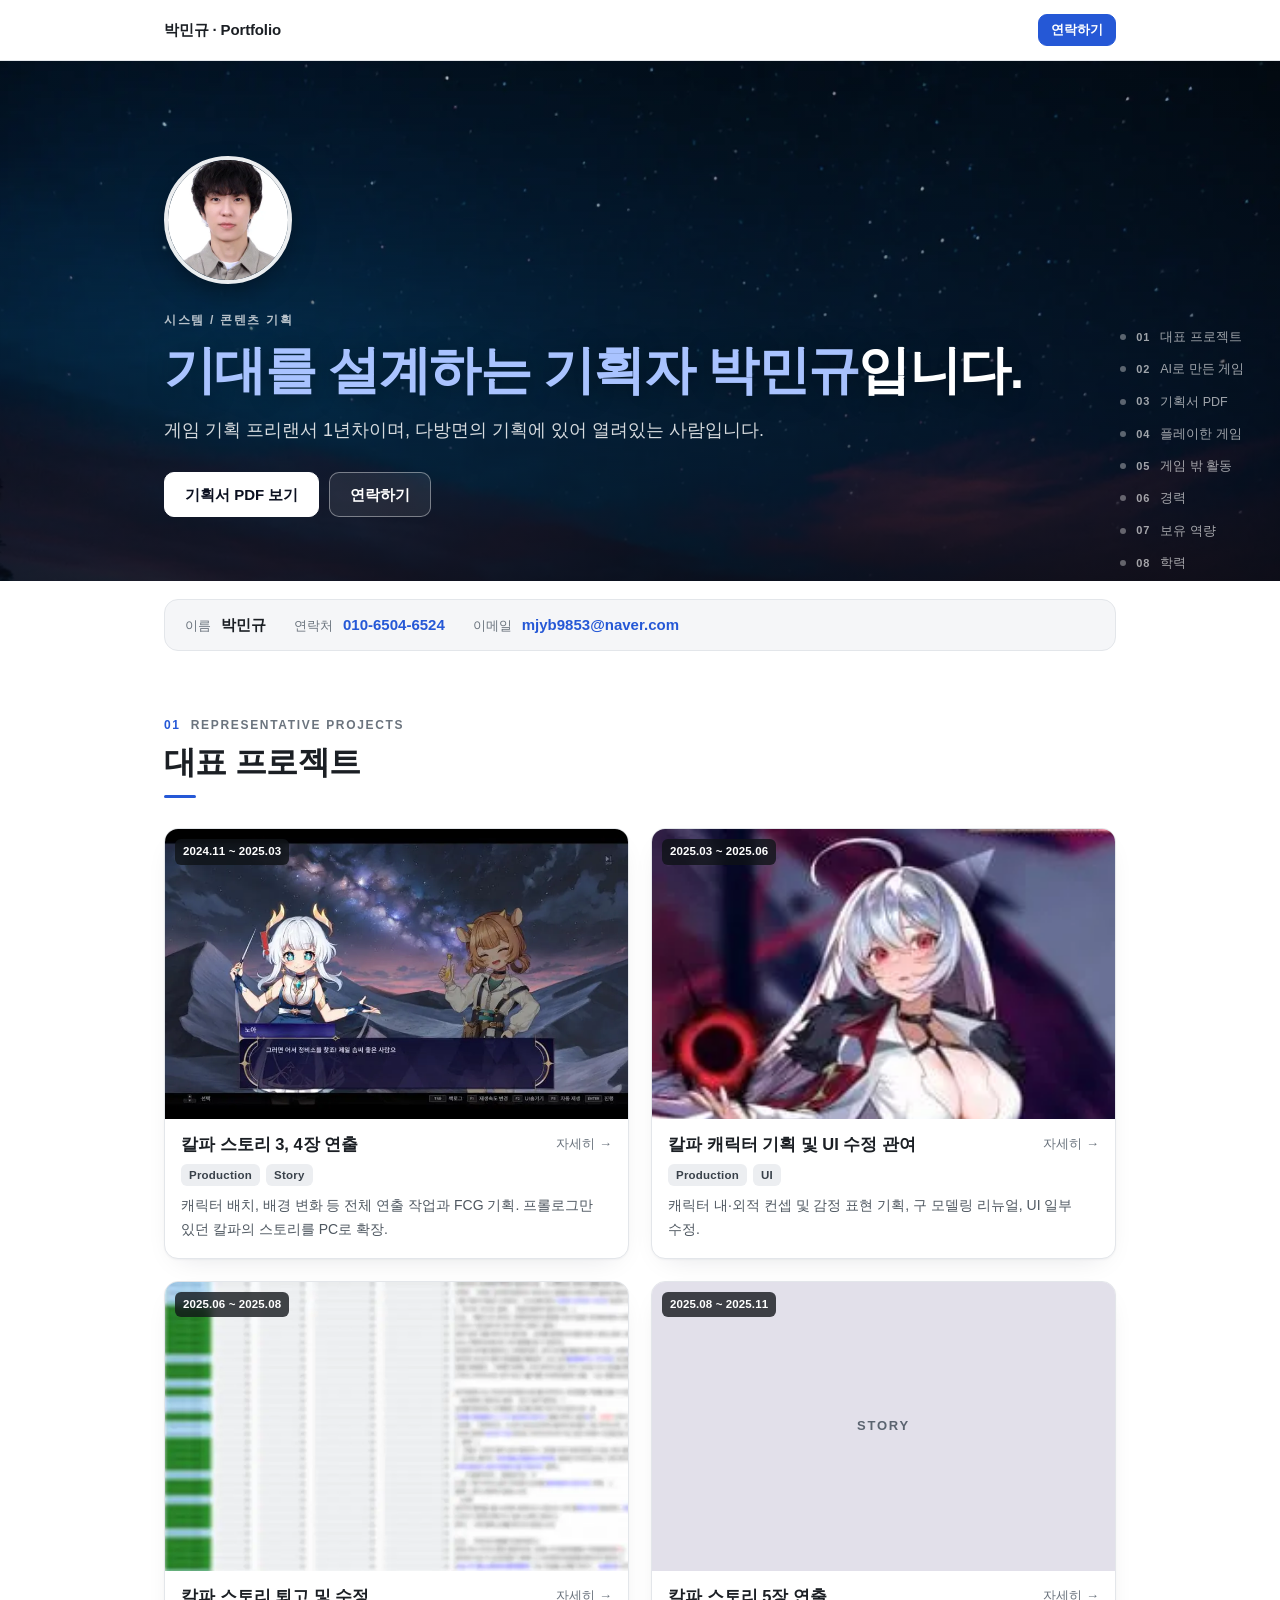
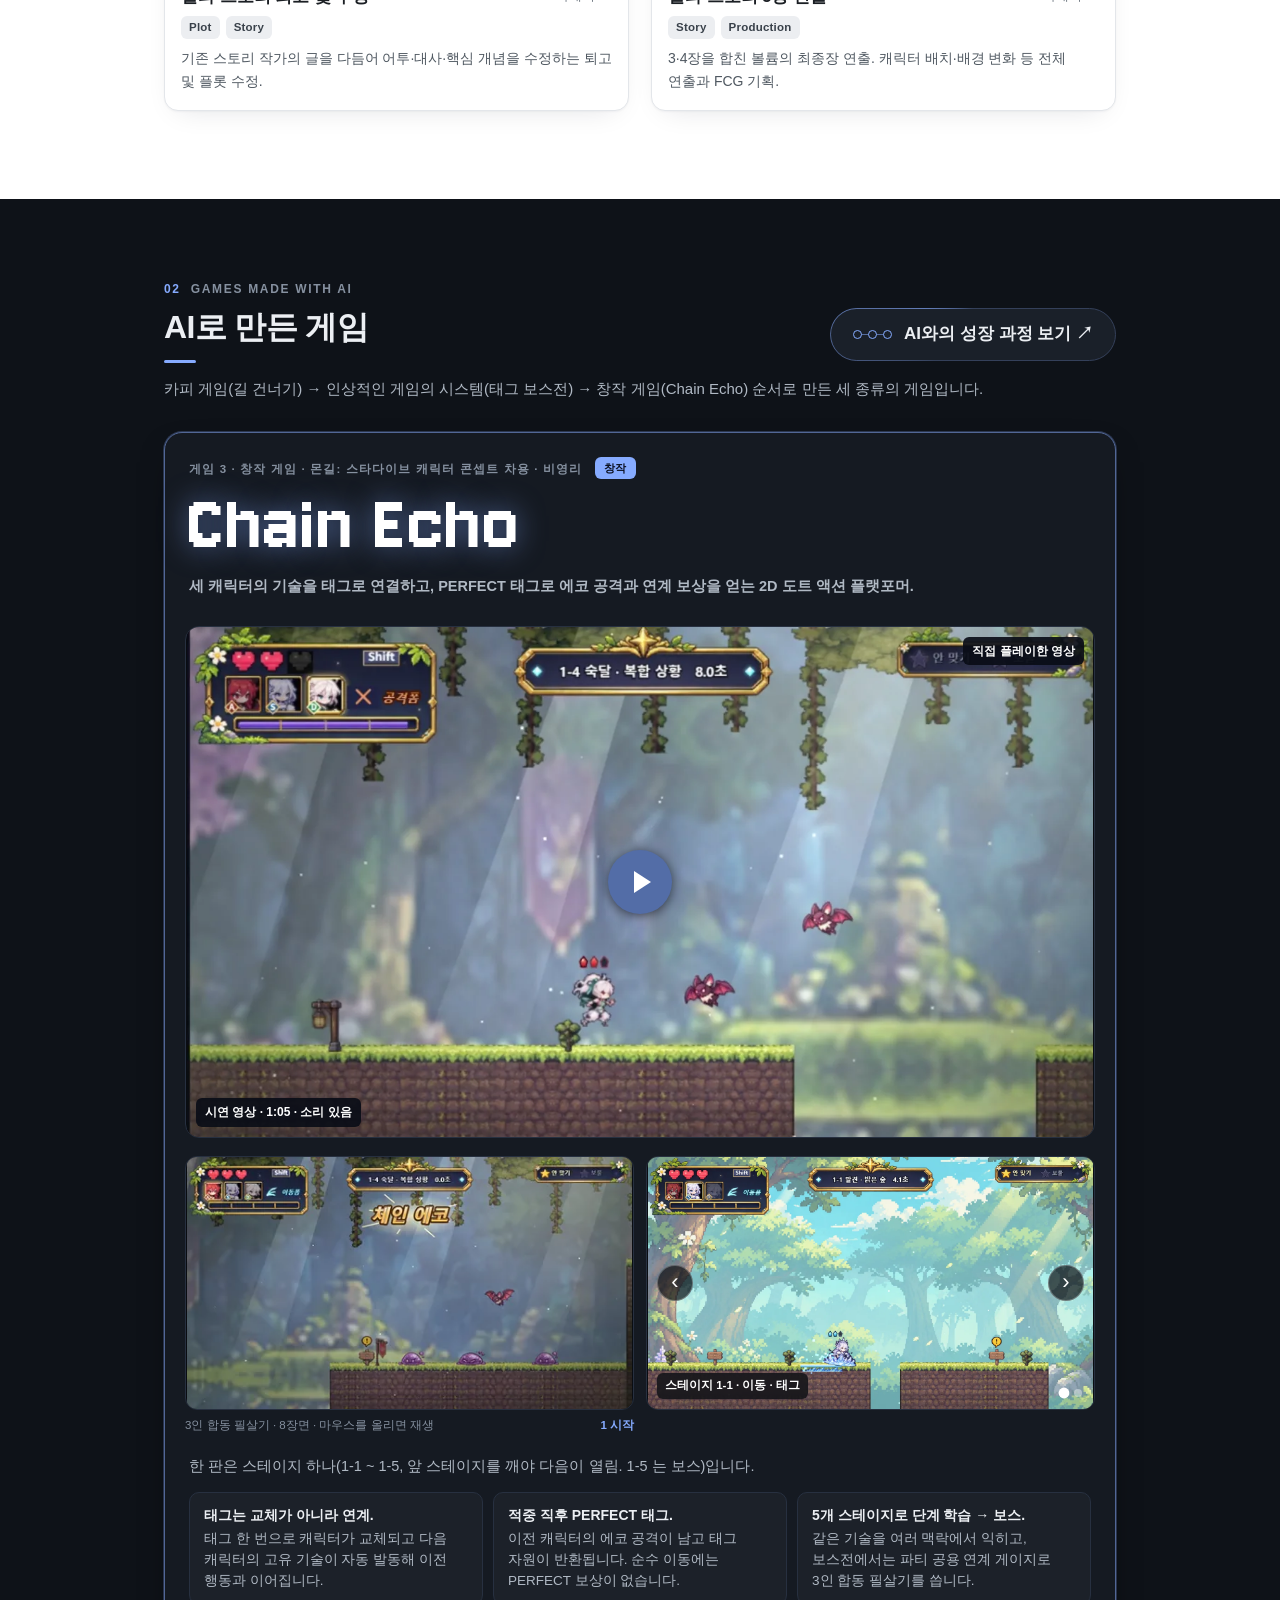
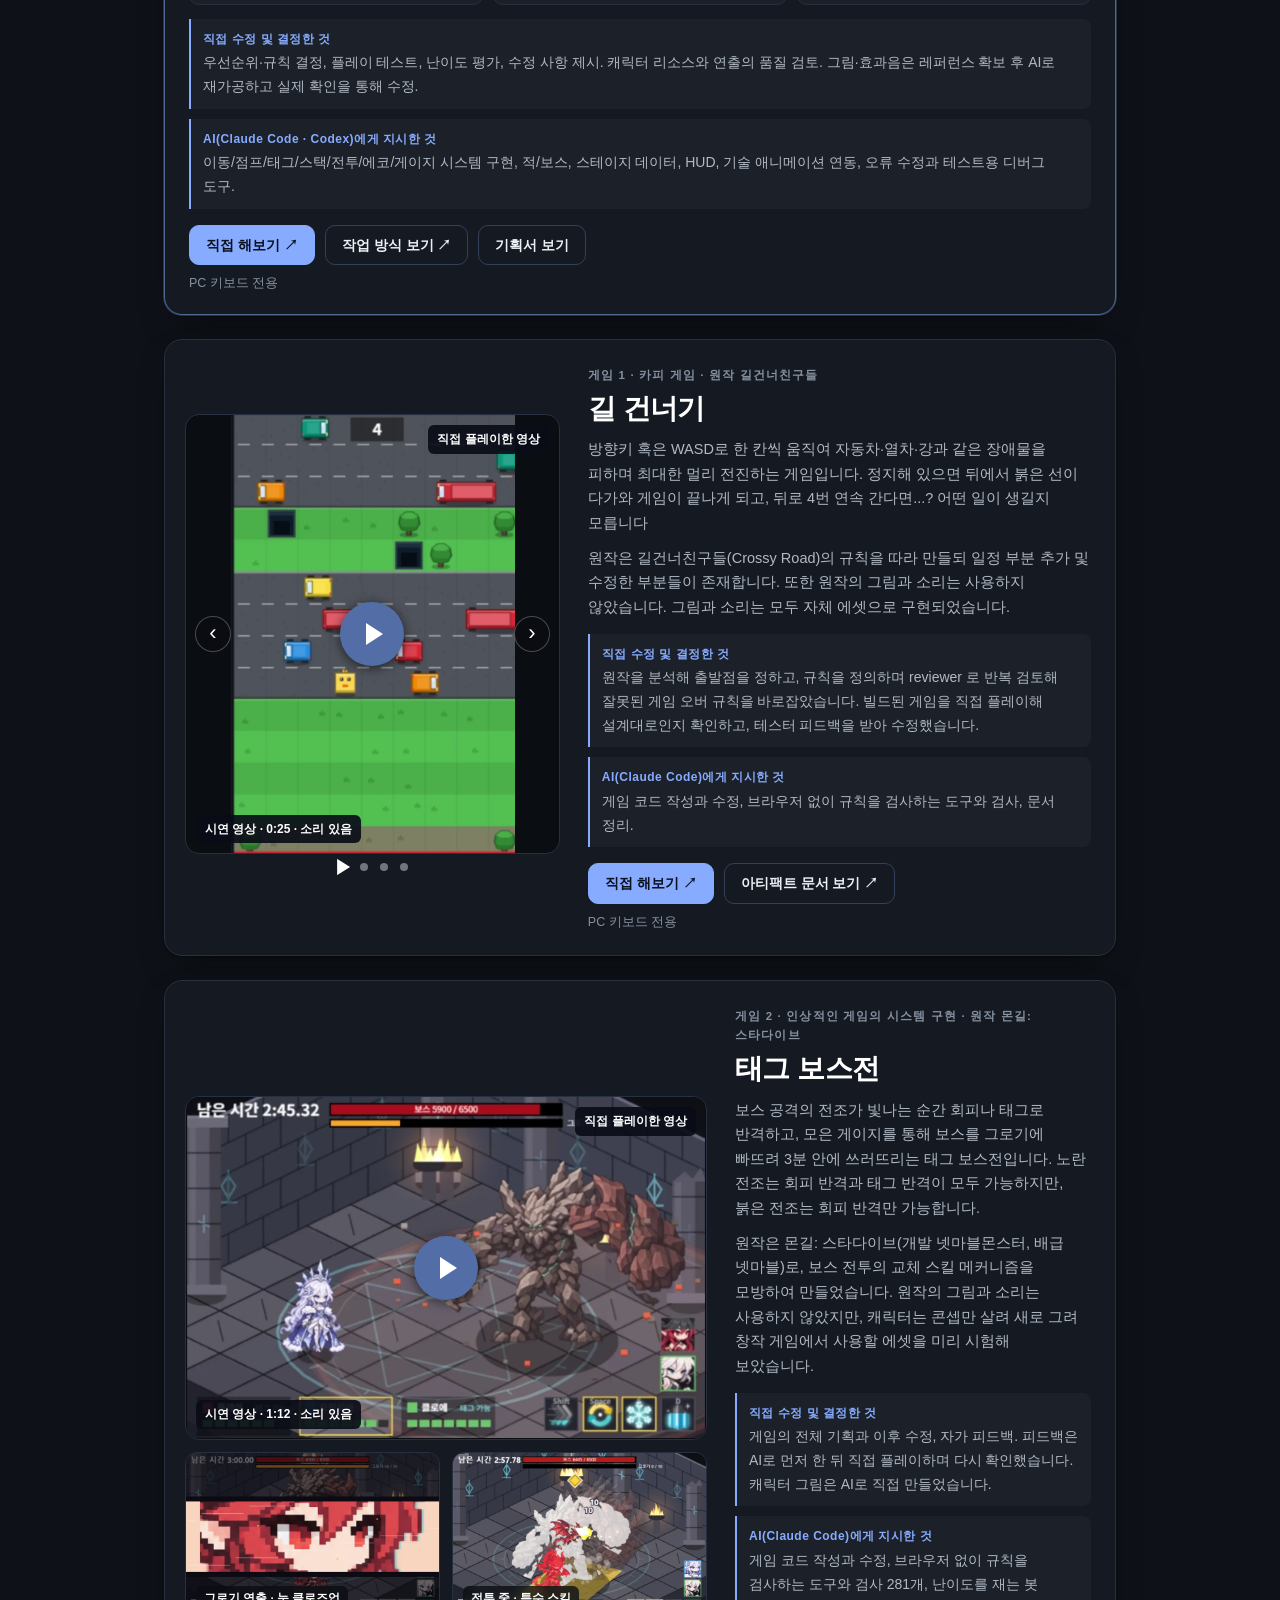
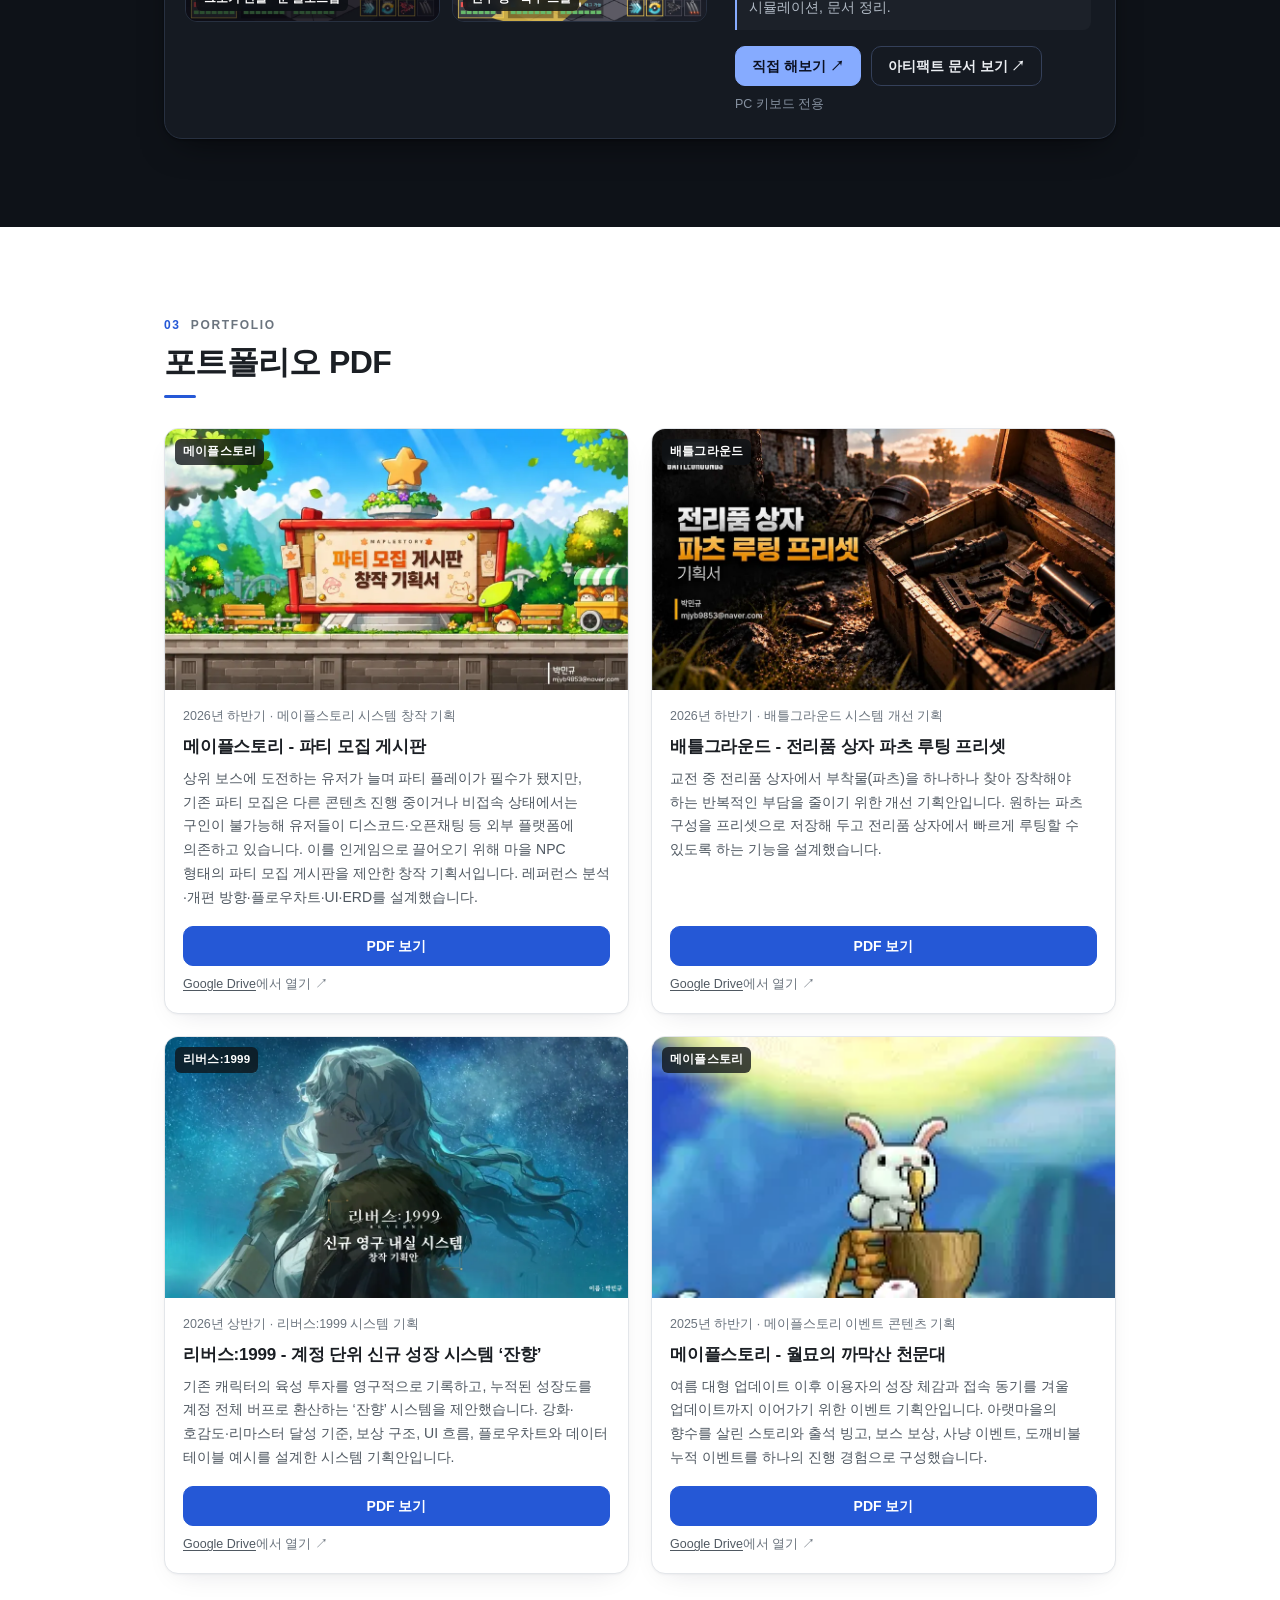
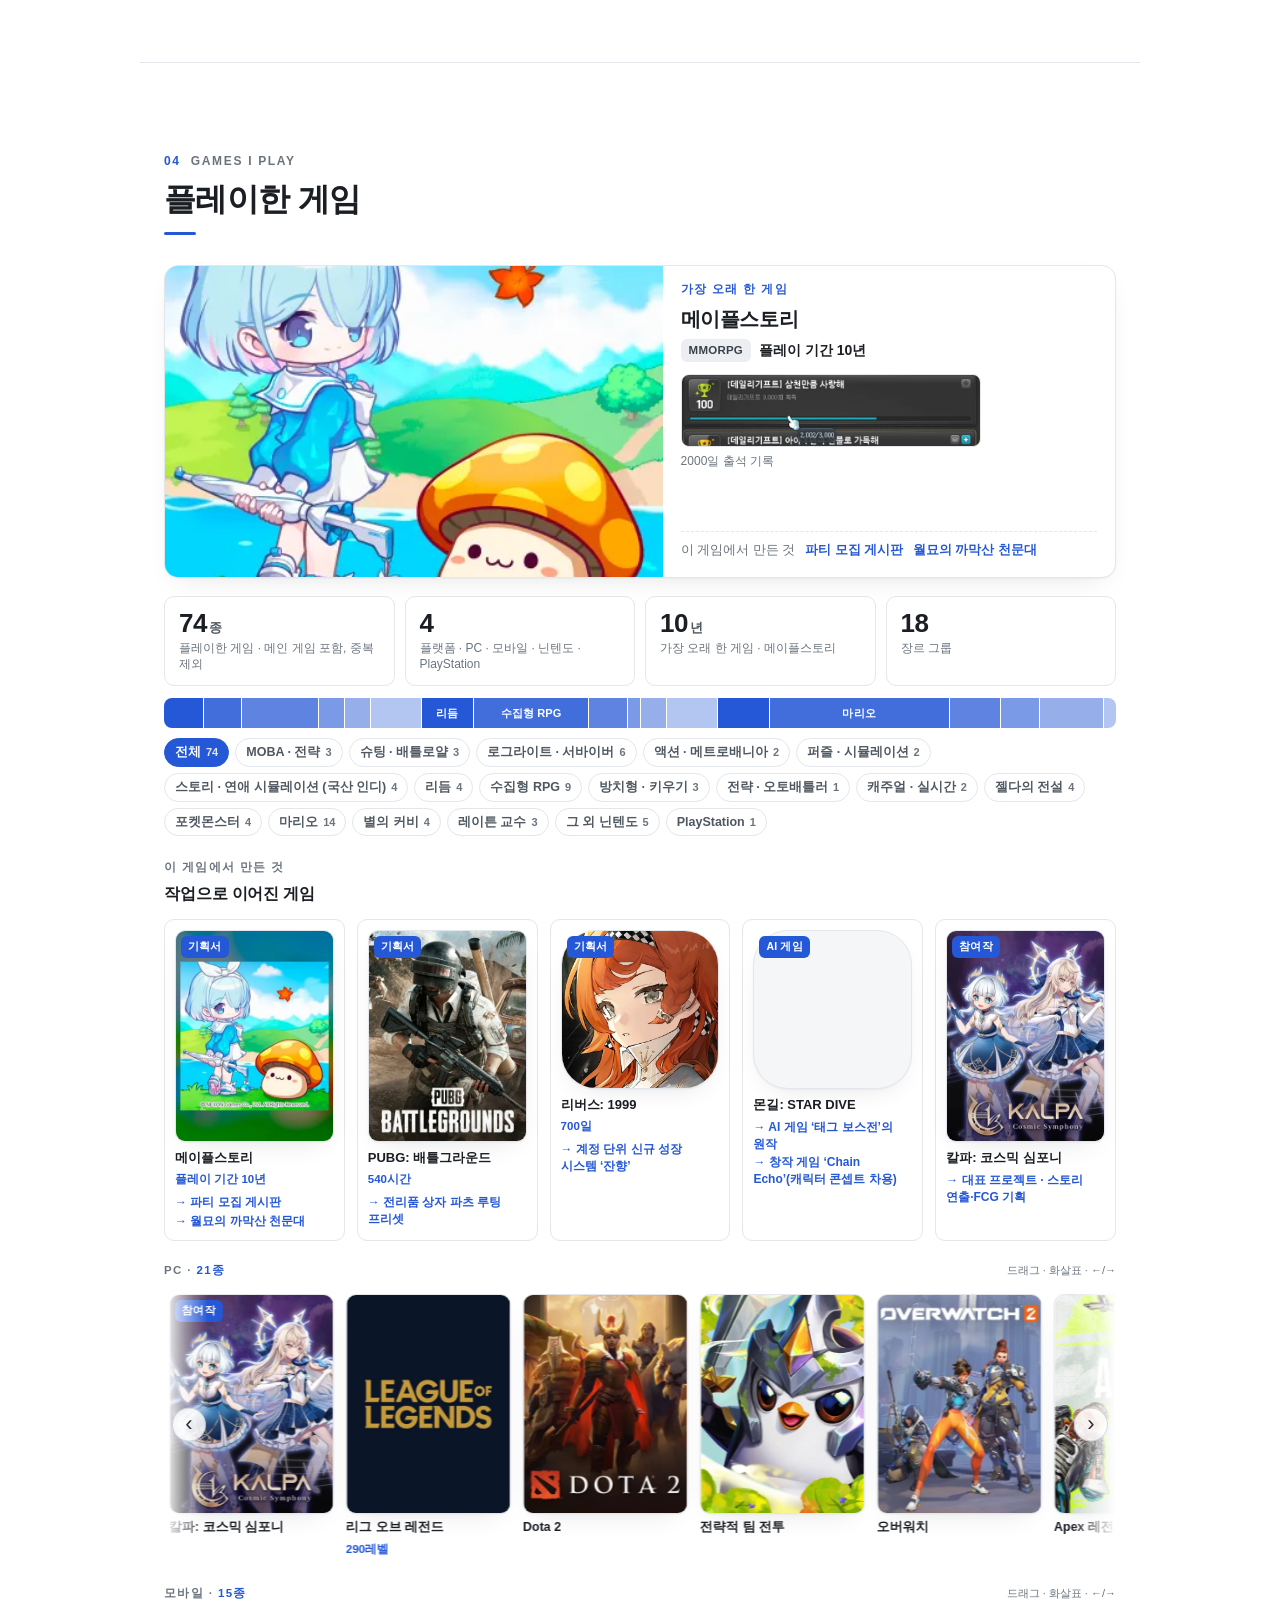
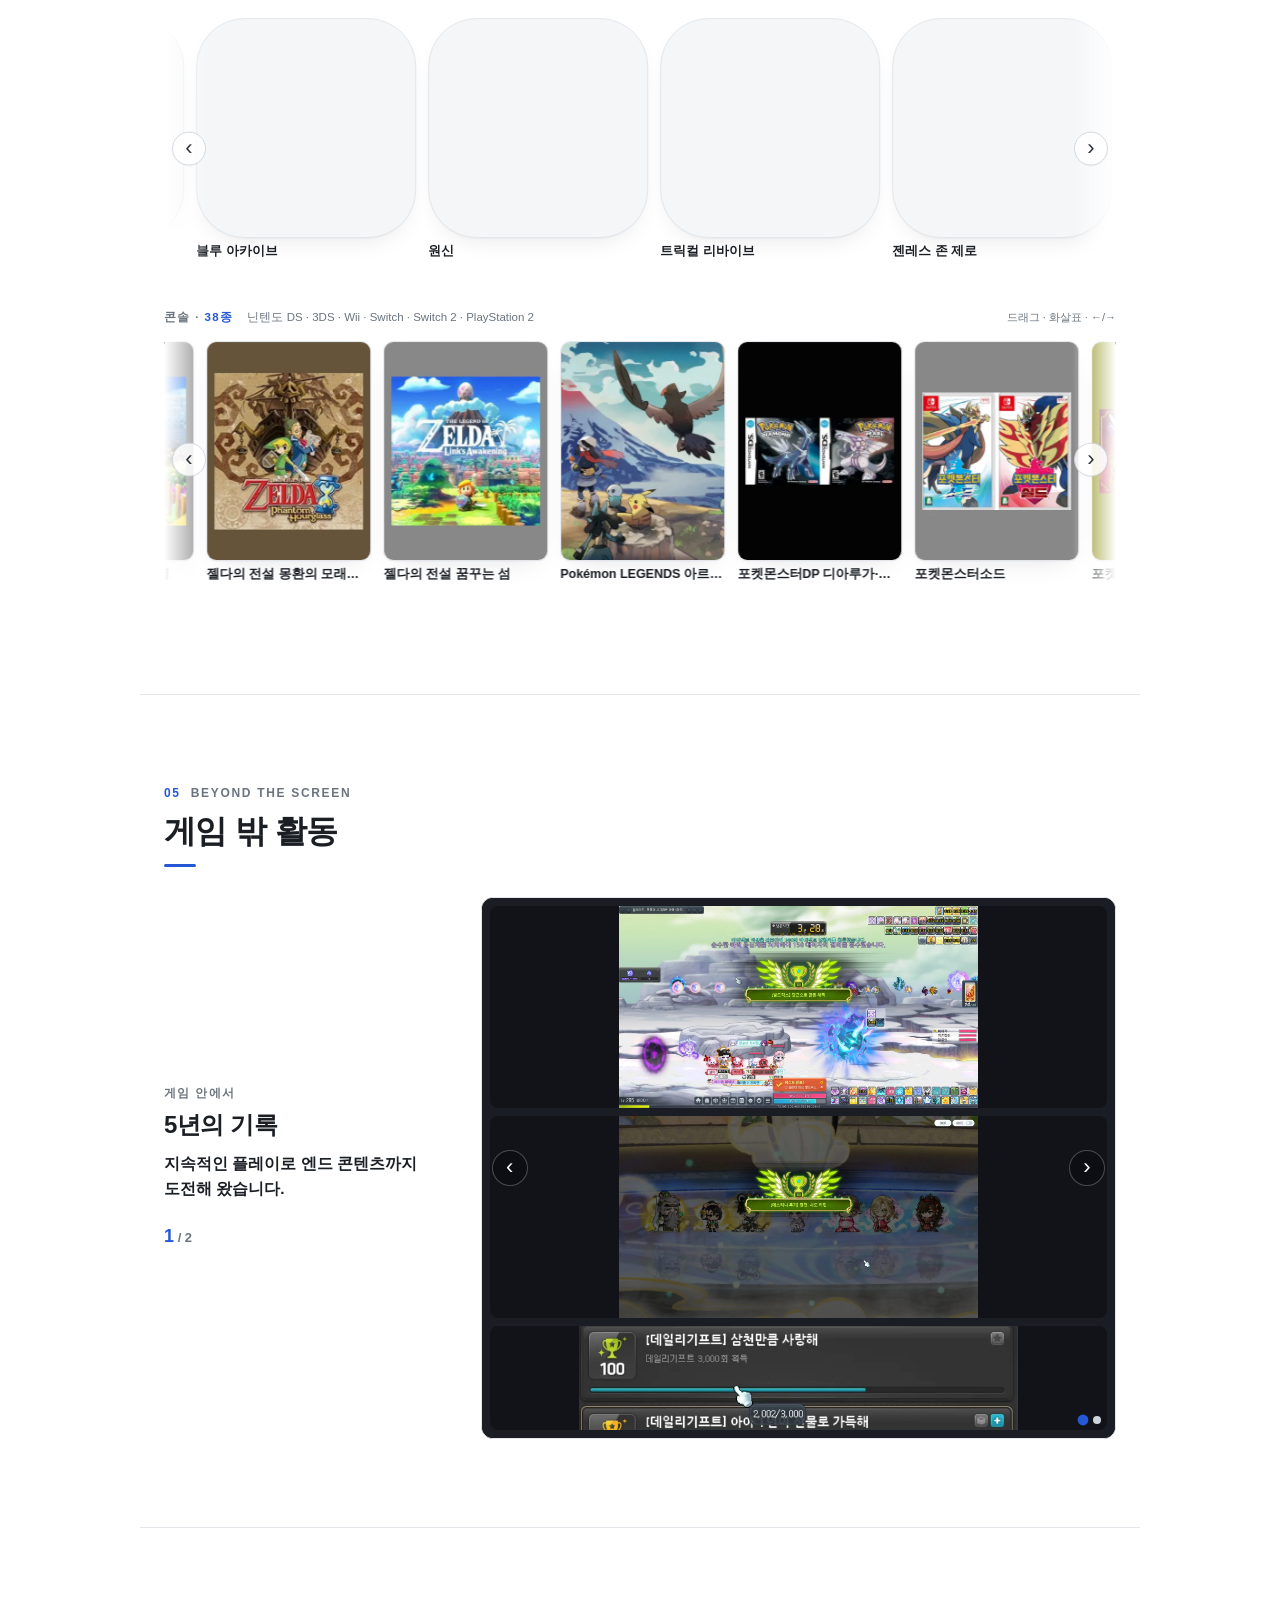
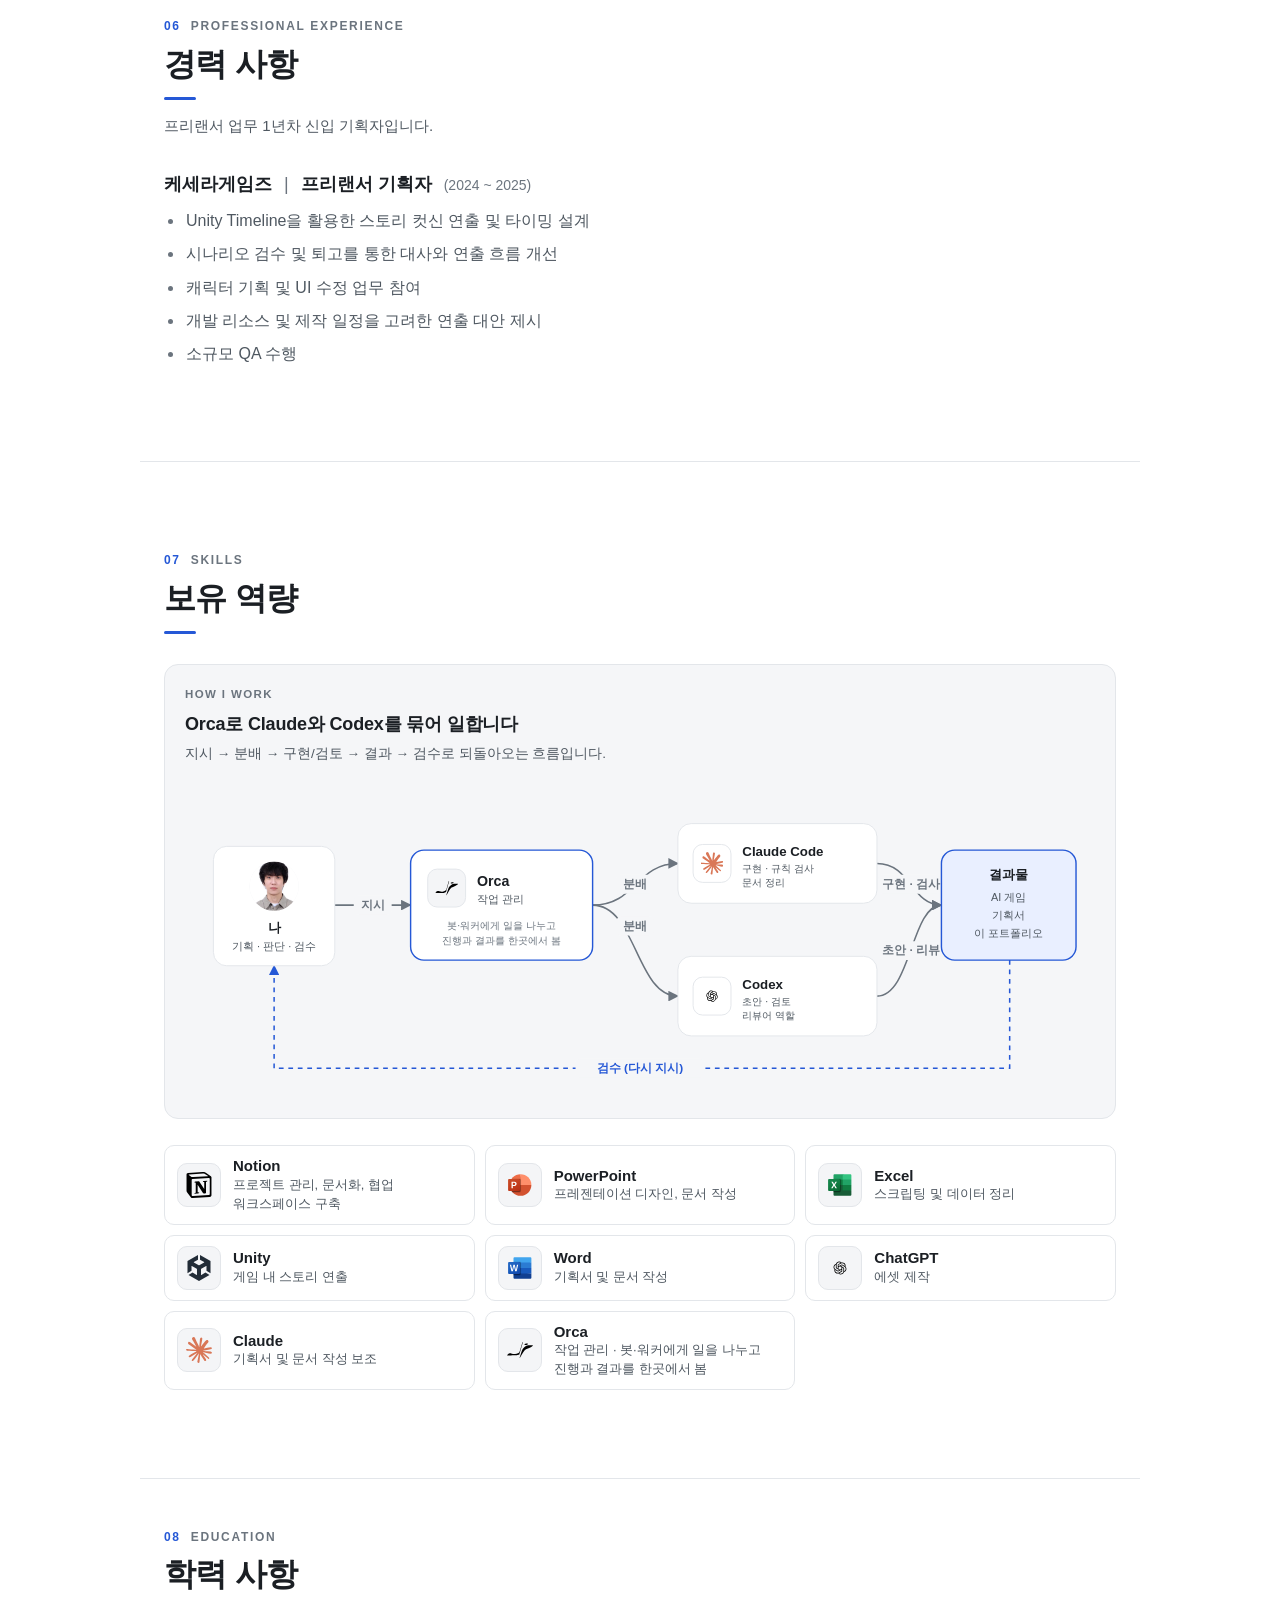
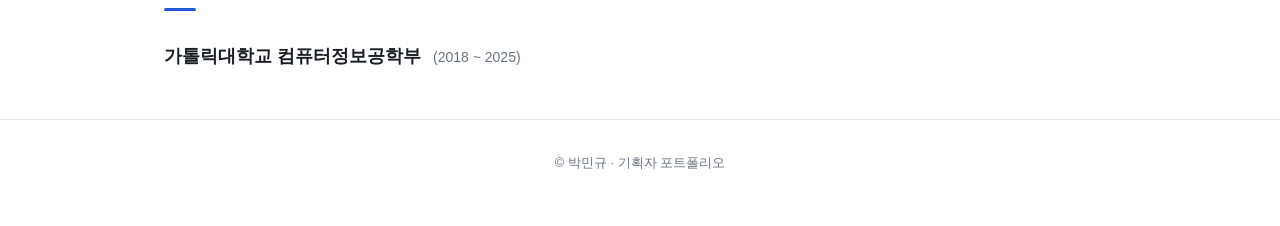
==== commit b0ca8e76: "B안 성장 과정 버튼과 히어로 라벨 정돈" ====
--- a/lab/index.html
+++ b/lab/index.html
@@ -61,7 +61,7 @@
   <div class="hero-bg" role="img" aria-label="밤하늘 커버 이미지"></div>
   <div class="wrap hero-inner">
     <img class="avatar" src="assets/profile.webp" width="128" height="128" alt="박민규 프로필 사진" />
-    <p class="eyebrow">게임 기획자 · 스토리 연출 · 시스템 기획</p>
+    <p class="eyebrow">시스템 / 콘텐츠 기획</p>
     <h1><span class="accent">기대를 설계하는 기획자 박민규</span>입니다.</h1>
     <p class="lead">게임 기획 프리랜서 1년차이며, 다방면의 기획에 있어 열려있는 사람입니다.</p>
     <div class="cta">
@@ -146,7 +146,7 @@
           <h2 class="ko">AI로 만든 게임</h2>
           <a class="growth-link" href="https://claude.ai/artifact/Q7hrUpb6ytYvDwqR7nPa7R" target="_blank" rel="noopener" aria-label="AI와의 성장 과정 보기 (새 탭)">
             <span class="growth-track" aria-hidden="true"><i></i><i></i><i></i></span>
-            AI와의 성장 과정 보기 ↗
+            <span>AI와의 성장 과정 보기 <span class="growth-arrow" aria-hidden="true">↗</span></span>
           </a>
         </div>
         <p class="desc">카피 게임(길 건너기) → 인상적인 게임의 시스템(태그 보스전) → 창작 게임(Chain Echo) 순서로 만든 세 종류의 게임입니다.</p>
@@ -923,9 +923,9 @@
   </button>
 </li>
 <li class="tile is-square" data-genre="mobile-방치형-키우기">
-  <button type="button" class="tile-btn" data-slug="mini-warriors" data-shape="square" data-name="Mini Warriors" data-platform="모바일" data-group="방치형 · 키우기" data-genre="mobile-방치형-키우기" data-unverified="1" aria-label="Mini Warriors 자세히">
+  <button type="button" class="tile-btn" data-slug="mini-warriors" data-shape="square" data-name="Mini Warriors" data-platform="모바일" data-group="방치형 · 키우기" data-genre="mobile-방치형-키우기" aria-label="Mini Warriors 자세히">
     <span class="tile-cover"><img src="assets/games/covers/mini-warriors.webp" alt="" loading="lazy" decoding="async" width="360" height="480" draggable="false" /></span>
-    <span class="tile-name">Mini Warriors ※</span>
+    <span class="tile-name">Mini Warriors</span>
     
   </button>
 </li>
@@ -1028,9 +1028,9 @@
   </button>
 </li>
 <li class="tile is-square is-dup" data-genre="mobile-방치형-키우기" aria-hidden="true">
-  <button type="button" class="tile-btn" data-slug="mini-warriors" data-shape="square" data-name="Mini Warriors" data-platform="모바일" data-group="방치형 · 키우기" data-genre="mobile-방치형-키우기" data-unverified="1" tabindex="-1" aria-label="Mini Warriors 자세히">
+  <button type="button" class="tile-btn" data-slug="mini-warriors" data-shape="square" data-name="Mini Warriors" data-platform="모바일" data-group="방치형 · 키우기" data-genre="mobile-방치형-키우기" tabindex="-1" aria-label="Mini Warriors 자세히">
     <span class="tile-cover"><img src="assets/games/covers/mini-warriors.webp" alt="" loading="lazy" decoding="async" width="360" height="480" draggable="false" /></span>
-    <span class="tile-name">Mini Warriors ※</span>
+    <span class="tile-name">Mini Warriors</span>
     
   </button>
 </li>
@@ -1079,9 +1079,9 @@
   </button>
 </li>
 <li class="tile" data-genre="console-젤다의-전설">
-  <button type="button" class="tile-btn" data-slug="zelda-phantom-hourglass" data-shape="portrait" data-name="젤다의 전설 몽환의 모래시계" data-platform="콘솔" data-group="젤다의 전설" data-genre="console-젤다의-전설" data-unverified="1" aria-label="젤다의 전설 몽환의 모래시계 자세히">
+  <button type="button" class="tile-btn" data-slug="zelda-phantom-hourglass" data-shape="portrait" data-name="젤다의 전설 몽환의 모래시계" data-platform="콘솔" data-group="젤다의 전설" data-genre="console-젤다의-전설" aria-label="젤다의 전설 몽환의 모래시계 자세히">
     <span class="tile-cover"><img src="assets/games/covers/zelda-phantom-hourglass.webp" alt="" loading="lazy" decoding="async" width="360" height="480" draggable="false" /></span>
-    <span class="tile-name">젤다의 전설 몽환의 모래시계 ※</span>
+    <span class="tile-name">젤다의 전설 몽환의 모래시계</span>
     
   </button>
 </li>
@@ -1100,9 +1100,9 @@
   </button>
 </li>
 <li class="tile" data-genre="console-포켓몬스터">
-  <button type="button" class="tile-btn" data-slug="pokemon-dp-pt" data-shape="portrait" data-name="포켓몬스터DP 디아루가·펄기아 / 포켓몬스터Pt 기라티나" data-platform="콘솔" data-group="포켓몬스터" data-genre="console-포켓몬스터" data-unverified="1" aria-label="포켓몬스터DP 디아루가·펄기아 / 포켓몬스터Pt 기라티나 자세히">
+  <button type="button" class="tile-btn" data-slug="pokemon-dp-pt" data-shape="portrait" data-name="포켓몬스터DP 디아루가·펄기아 / 포켓몬스터Pt 기라티나" data-platform="콘솔" data-group="포켓몬스터" data-genre="console-포켓몬스터" aria-label="포켓몬스터DP 디아루가·펄기아 / 포켓몬스터Pt 기라티나 자세히">
     <span class="tile-cover"><img src="assets/games/covers/pokemon-dp-pt.webp" alt="" loading="lazy" decoding="async" width="360" height="480" draggable="false" /></span>
-    <span class="tile-name">포켓몬스터DP 디아루가·펄기아 / 포켓몬스터Pt 기라티나 ※</span>
+    <span class="tile-name">포켓몬스터DP 디아루가·펄기아 / 포켓몬스터Pt 기라티나</span>
     
   </button>
 </li>
@@ -1135,16 +1135,16 @@
   </button>
 </li>
 <li class="tile" data-genre="console-마리오">
-  <button type="button" class="tile-btn" data-slug="super-mario-64-ds" data-shape="portrait" data-name="슈퍼 마리오 64 DS" data-platform="콘솔" data-group="마리오" data-genre="console-마리오" data-unverified="1" aria-label="슈퍼 마리오 64 DS 자세히">
+  <button type="button" class="tile-btn" data-slug="super-mario-64-ds" data-shape="portrait" data-name="슈퍼 마리오 64 DS" data-platform="콘솔" data-group="마리오" data-genre="console-마리오" aria-label="슈퍼 마리오 64 DS 자세히">
     <span class="tile-cover"><img src="assets/games/covers/super-mario-64-ds.webp" alt="" loading="lazy" decoding="async" width="360" height="480" draggable="false" /></span>
-    <span class="tile-name">슈퍼 마리오 64 DS ※</span>
+    <span class="tile-name">슈퍼 마리오 64 DS</span>
     
   </button>
 </li>
 <li class="tile" data-genre="console-마리오">
-  <button type="button" class="tile-btn" data-slug="mario-kart-ds" data-shape="portrait" data-name="마리오 카트 DS" data-platform="콘솔" data-group="마리오" data-genre="console-마리오" data-unverified="1" aria-label="마리오 카트 DS 자세히">
+  <button type="button" class="tile-btn" data-slug="mario-kart-ds" data-shape="portrait" data-name="마리오 카트 DS" data-platform="콘솔" data-group="마리오" data-genre="console-마리오" aria-label="마리오 카트 DS 자세히">
     <span class="tile-cover"><img src="assets/games/covers/mario-kart-ds.webp" alt="" loading="lazy" decoding="async" width="360" height="480" draggable="false" /></span>
-    <span class="tile-name">마리오 카트 DS ※</span>
+    <span class="tile-name">마리오 카트 DS</span>
     
   </button>
 </li>
@@ -1156,9 +1156,9 @@
   </button>
 </li>
 <li class="tile" data-genre="console-마리오">
-  <button type="button" class="tile-btn" data-slug="new-super-mario-bros" data-shape="portrait" data-name="뉴 슈퍼 마리오브라더스" data-platform="콘솔" data-group="마리오" data-genre="console-마리오" data-unverified="1" aria-label="뉴 슈퍼 마리오브라더스 자세히">
+  <button type="button" class="tile-btn" data-slug="new-super-mario-bros" data-shape="portrait" data-name="뉴 슈퍼 마리오브라더스" data-platform="콘솔" data-group="마리오" data-genre="console-마리오" aria-label="뉴 슈퍼 마리오브라더스 자세히">
     <span class="tile-cover"><img src="assets/games/covers/new-super-mario-bros.webp" alt="" loading="lazy" decoding="async" width="360" height="480" draggable="false" /></span>
-    <span class="tile-name">뉴 슈퍼 마리오브라더스 ※</span>
+    <span class="tile-name">뉴 슈퍼 마리오브라더스</span>
     
   </button>
 </li>
@@ -1191,16 +1191,16 @@
   </button>
 </li>
 <li class="tile" data-genre="console-마리오">
-  <button type="button" class="tile-btn" data-slug="yoshis-island-ds" data-shape="portrait" data-name="요시 아일랜드 DS" data-platform="콘솔" data-group="마리오" data-genre="console-마리오" data-unverified="1" aria-label="요시 아일랜드 DS 자세히">
+  <button type="button" class="tile-btn" data-slug="yoshis-island-ds" data-shape="portrait" data-name="요시 아일랜드 DS" data-platform="콘솔" data-group="마리오" data-genre="console-마리오" aria-label="요시 아일랜드 DS 자세히">
     <span class="tile-cover"><img src="assets/games/covers/yoshis-island-ds.webp" alt="" loading="lazy" decoding="async" width="360" height="480" draggable="false" /></span>
-    <span class="tile-name">요시 아일랜드 DS ※</span>
+    <span class="tile-name">요시 아일랜드 DS</span>
     
   </button>
 </li>
 <li class="tile" data-genre="console-마리오">
-  <button type="button" class="tile-btn" data-slug="super-paper-mario" data-shape="portrait" data-name="슈퍼 페이퍼 마리오" data-platform="콘솔" data-group="마리오" data-genre="console-마리오" data-unverified="1" aria-label="슈퍼 페이퍼 마리오 자세히">
+  <button type="button" class="tile-btn" data-slug="super-paper-mario" data-shape="portrait" data-name="슈퍼 페이퍼 마리오" data-platform="콘솔" data-group="마리오" data-genre="console-마리오" aria-label="슈퍼 페이퍼 마리오 자세히">
     <span class="tile-cover"><img src="assets/games/covers/super-paper-mario.webp" alt="" loading="lazy" decoding="async" width="360" height="480" draggable="false" /></span>
-    <span class="tile-name">슈퍼 페이퍼 마리오 ※</span>
+    <span class="tile-name">슈퍼 페이퍼 마리오</span>
     
   </button>
 </li>
@@ -1212,9 +1212,9 @@
   </button>
 </li>
 <li class="tile" data-genre="console-마리오">
-  <button type="button" class="tile-btn" data-slug="mario-luigi-partners-in-time" data-shape="portrait" data-name="마리오&amp;루이지 RPG 시간의 파트너" data-platform="콘솔" data-group="마리오" data-genre="console-마리오" data-unverified="1" aria-label="마리오&amp;루이지 RPG 시간의 파트너 자세히">
+  <button type="button" class="tile-btn" data-slug="mario-luigi-partners-in-time" data-shape="portrait" data-name="마리오&amp;루이지 RPG 시간의 파트너" data-platform="콘솔" data-group="마리오" data-genre="console-마리오" aria-label="마리오&amp;루이지 RPG 시간의 파트너 자세히">
     <span class="tile-cover"><img src="assets/games/covers/mario-luigi-partners-in-time.webp" alt="" loading="lazy" decoding="async" width="360" height="480" draggable="false" /></span>
-    <span class="tile-name">마리오&amp;루이지 RPG 시간의 파트너 ※</span>
+    <span class="tile-name">마리오&amp;루이지 RPG 시간의 파트너</span>
     
   </button>
 </li>
@@ -1226,51 +1226,51 @@
   </button>
 </li>
 <li class="tile" data-genre="console-별의-커비">
-  <button type="button" class="tile-btn" data-slug="kirby-squeak-squad" data-shape="portrait" data-name="별의 커비 도팡 일당의 습격" data-platform="콘솔" data-group="별의 커비" data-genre="console-별의-커비" data-unverified="1" aria-label="별의 커비 도팡 일당의 습격 자세히">
+  <button type="button" class="tile-btn" data-slug="kirby-squeak-squad" data-shape="portrait" data-name="별의 커비 도팡 일당의 습격" data-platform="콘솔" data-group="별의 커비" data-genre="console-별의-커비" aria-label="별의 커비 도팡 일당의 습격 자세히">
     <span class="tile-cover"><img src="assets/games/covers/kirby-squeak-squad.webp" alt="" loading="lazy" decoding="async" width="360" height="480" draggable="false" /></span>
-    <span class="tile-name">별의 커비 도팡 일당의 습격 ※</span>
+    <span class="tile-name">별의 커비 도팡 일당의 습격</span>
     
   </button>
 </li>
 <li class="tile" data-genre="console-별의-커비">
-  <button type="button" class="tile-btn" data-slug="kirby-super-star-ultra" data-shape="portrait" data-name="별의 커비 울트라 슈퍼 디럭스" data-platform="콘솔" data-group="별의 커비" data-genre="console-별의-커비" data-unverified="1" aria-label="별의 커비 울트라 슈퍼 디럭스 자세히">
+  <button type="button" class="tile-btn" data-slug="kirby-super-star-ultra" data-shape="portrait" data-name="별의 커비 울트라 슈퍼 디럭스" data-platform="콘솔" data-group="별의 커비" data-genre="console-별의-커비" aria-label="별의 커비 울트라 슈퍼 디럭스 자세히">
     <span class="tile-cover"><img src="assets/games/covers/kirby-super-star-ultra.webp" alt="" loading="lazy" decoding="async" width="360" height="480" draggable="false" /></span>
-    <span class="tile-name">별의 커비 울트라 슈퍼 디럭스 ※</span>
+    <span class="tile-name">별의 커비 울트라 슈퍼 디럭스</span>
     
   </button>
 </li>
 <li class="tile" data-genre="console-별의-커비">
-  <button type="button" class="tile-btn" data-slug="kirbys-epic-yarn" data-shape="portrait" data-name="털실 커비 이야기" data-platform="콘솔" data-group="별의 커비" data-genre="console-별의-커비" data-unverified="1" aria-label="털실 커비 이야기 자세히">
+  <button type="button" class="tile-btn" data-slug="kirbys-epic-yarn" data-shape="portrait" data-name="털실 커비 이야기" data-platform="콘솔" data-group="별의 커비" data-genre="console-별의-커비" aria-label="털실 커비 이야기 자세히">
     <span class="tile-cover"><img src="assets/games/covers/kirbys-epic-yarn.webp" alt="" loading="lazy" decoding="async" width="360" height="480" draggable="false" /></span>
-    <span class="tile-name">털실 커비 이야기 ※</span>
+    <span class="tile-name">털실 커비 이야기</span>
     
   </button>
 </li>
 <li class="tile" data-genre="console-레이튼-교수">
-  <button type="button" class="tile-btn" data-slug="layton-curious-village" data-shape="portrait" data-name="레이튼 교수와 이상한 마을" data-platform="콘솔" data-group="레이튼 교수" data-genre="console-레이튼-교수" data-unverified="1" aria-label="레이튼 교수와 이상한 마을 자세히">
+  <button type="button" class="tile-btn" data-slug="layton-curious-village" data-shape="portrait" data-name="레이튼 교수와 이상한 마을" data-platform="콘솔" data-group="레이튼 교수" data-genre="console-레이튼-교수" aria-label="레이튼 교수와 이상한 마을 자세히">
     <span class="tile-cover"><img src="assets/games/covers/layton-curious-village.webp" alt="" loading="lazy" decoding="async" width="360" height="480" draggable="false" /></span>
-    <span class="tile-name">레이튼 교수와 이상한 마을 ※</span>
+    <span class="tile-name">레이튼 교수와 이상한 마을</span>
     
   </button>
 </li>
 <li class="tile" data-genre="console-레이튼-교수">
-  <button type="button" class="tile-btn" data-slug="layton-diabolical-box" data-shape="portrait" data-name="레이튼 교수와 악마의 상자" data-platform="콘솔" data-group="레이튼 교수" data-genre="console-레이튼-교수" data-unverified="1" aria-label="레이튼 교수와 악마의 상자 자세히">
+  <button type="button" class="tile-btn" data-slug="layton-diabolical-box" data-shape="portrait" data-name="레이튼 교수와 악마의 상자" data-platform="콘솔" data-group="레이튼 교수" data-genre="console-레이튼-교수" aria-label="레이튼 교수와 악마의 상자 자세히">
     <span class="tile-cover"><img src="assets/games/covers/layton-diabolical-box.webp" alt="" loading="lazy" decoding="async" width="360" height="480" draggable="false" /></span>
-    <span class="tile-name">레이튼 교수와 악마의 상자 ※</span>
+    <span class="tile-name">레이튼 교수와 악마의 상자</span>
     
   </button>
 </li>
 <li class="tile" data-genre="console-레이튼-교수">
-  <button type="button" class="tile-btn" data-slug="layton-unwound-future" data-shape="portrait" data-name="레이튼 교수와 최후의 시간여행" data-platform="콘솔" data-group="레이튼 교수" data-genre="console-레이튼-교수" data-unverified="1" aria-label="레이튼 교수와 최후의 시간여행 자세히">
+  <button type="button" class="tile-btn" data-slug="layton-unwound-future" data-shape="portrait" data-name="레이튼 교수와 최후의 시간여행" data-platform="콘솔" data-group="레이튼 교수" data-genre="console-레이튼-교수" aria-label="레이튼 교수와 최후의 시간여행 자세히">
     <span class="tile-cover"><img src="assets/games/covers/layton-unwound-future.webp" alt="" loading="lazy" decoding="async" width="360" height="480" draggable="false" /></span>
-    <span class="tile-name">레이튼 교수와 최후의 시간여행 ※</span>
+    <span class="tile-name">레이튼 교수와 최후의 시간여행</span>
     
   </button>
 </li>
 <li class="tile" data-genre="rhythm">
-  <button type="button" class="tile-btn" data-slug="rhythm-heaven-ds" data-shape="portrait" data-name="리듬 세상" data-platform="콘솔" data-group="리듬" data-genre="rhythm" data-unverified="1" aria-label="리듬 세상 자세히">
+  <button type="button" class="tile-btn" data-slug="rhythm-heaven-ds" data-shape="portrait" data-name="리듬 세상" data-platform="콘솔" data-group="리듬" data-genre="rhythm" aria-label="리듬 세상 자세히">
     <span class="tile-cover"><img src="assets/games/covers/rhythm-heaven-ds.webp" alt="" loading="lazy" decoding="async" width="360" height="480" draggable="false" /></span>
-    <span class="tile-name">리듬 세상 ※</span>
+    <span class="tile-name">리듬 세상</span>
     
   </button>
 </li>
@@ -1282,51 +1282,51 @@
   </button>
 </li>
 <li class="tile" data-genre="rhythm">
-  <button type="button" class="tile-btn" data-slug="rhythm-heaven-fever" data-shape="portrait" data-name="도와줘! 리듬 히어로" data-platform="콘솔" data-group="리듬" data-genre="rhythm" data-unverified="1" aria-label="도와줘! 리듬 히어로 자세히">
+  <button type="button" class="tile-btn" data-slug="rhythm-heaven-fever" data-shape="portrait" data-name="도와줘! 리듬 히어로" data-platform="콘솔" data-group="리듬" data-genre="rhythm" aria-label="도와줘! 리듬 히어로 자세히">
     <span class="tile-cover"><img src="assets/games/covers/rhythm-heaven-fever.webp" alt="" loading="lazy" decoding="async" width="360" height="480" draggable="false" /></span>
-    <span class="tile-name">도와줘! 리듬 히어로 ※</span>
+    <span class="tile-name">도와줘! 리듬 히어로</span>
     
   </button>
 </li>
 <li class="tile" data-genre="console-그-외-닌텐도">
-  <button type="button" class="tile-btn" data-slug="animal-crossing-wild-world" data-shape="portrait" data-name="놀러오세요 동물의 숲" data-platform="콘솔" data-group="그 외 닌텐도" data-genre="console-그-외-닌텐도" data-unverified="1" aria-label="놀러오세요 동물의 숲 자세히">
+  <button type="button" class="tile-btn" data-slug="animal-crossing-wild-world" data-shape="portrait" data-name="놀러오세요 동물의 숲" data-platform="콘솔" data-group="그 외 닌텐도" data-genre="console-그-외-닌텐도" aria-label="놀러오세요 동물의 숲 자세히">
     <span class="tile-cover"><img src="assets/games/covers/animal-crossing-wild-world.webp" alt="" loading="lazy" decoding="async" width="360" height="480" draggable="false" /></span>
-    <span class="tile-name">놀러오세요 동물의 숲 ※</span>
+    <span class="tile-name">놀러오세요 동물의 숲</span>
     
   </button>
 </li>
 <li class="tile" data-genre="console-그-외-닌텐도">
-  <button type="button" class="tile-btn" data-slug="elebits-ds" data-shape="portrait" data-name="엘레비츠: 카이와 제로의 신비한 모험" data-platform="콘솔" data-group="그 외 닌텐도" data-genre="console-그-외-닌텐도" data-unverified="1" aria-label="엘레비츠: 카이와 제로의 신비한 모험 자세히">
+  <button type="button" class="tile-btn" data-slug="elebits-ds" data-shape="portrait" data-name="엘레비츠: 카이와 제로의 신비한 모험" data-platform="콘솔" data-group="그 외 닌텐도" data-genre="console-그-외-닌텐도" aria-label="엘레비츠: 카이와 제로의 신비한 모험 자세히">
     <span class="tile-cover"><img src="assets/games/covers/elebits-ds.webp" alt="" loading="lazy" decoding="async" width="360" height="480" draggable="false" /></span>
-    <span class="tile-name">엘레비츠: 카이와 제로의 신비한 모험 ※</span>
+    <span class="tile-name">엘레비츠: 카이와 제로의 신비한 모험</span>
     
   </button>
 </li>
 <li class="tile" data-genre="console-그-외-닌텐도">
-  <button type="button" class="tile-btn" data-slug="maplestory-ds" data-shape="portrait" data-name="메이플스토리DS" data-platform="콘솔" data-group="그 외 닌텐도" data-genre="console-그-외-닌텐도" data-unverified="1" aria-label="메이플스토리DS 자세히">
+  <button type="button" class="tile-btn" data-slug="maplestory-ds" data-shape="portrait" data-name="메이플스토리DS" data-platform="콘솔" data-group="그 외 닌텐도" data-genre="console-그-외-닌텐도" aria-label="메이플스토리DS 자세히">
     <span class="tile-cover"><img src="assets/games/covers/maplestory-ds.webp" alt="" loading="lazy" decoding="async" width="360" height="480" draggable="false" /></span>
-    <span class="tile-name">메이플스토리DS ※</span>
+    <span class="tile-name">메이플스토리DS</span>
     
   </button>
 </li>
 <li class="tile" data-genre="console-그-외-닌텐도">
-  <button type="button" class="tile-btn" data-slug="drawn-to-life" data-shape="portrait" data-name="그려라 터치! 내가 만드는 세상" data-platform="콘솔" data-group="그 외 닌텐도" data-genre="console-그-외-닌텐도" data-unverified="1" aria-label="그려라 터치! 내가 만드는 세상 자세히">
+  <button type="button" class="tile-btn" data-slug="drawn-to-life" data-shape="portrait" data-name="그려라 터치! 내가 만드는 세상" data-platform="콘솔" data-group="그 외 닌텐도" data-genre="console-그-외-닌텐도" aria-label="그려라 터치! 내가 만드는 세상 자세히">
     <span class="tile-cover"><img src="assets/games/covers/drawn-to-life.webp" alt="" loading="lazy" decoding="async" width="360" height="480" draggable="false" /></span>
-    <span class="tile-name">그려라 터치! 내가 만드는 세상 ※</span>
+    <span class="tile-name">그려라 터치! 내가 만드는 세상</span>
     
   </button>
 </li>
 <li class="tile" data-genre="console-그-외-닌텐도">
-  <button type="button" class="tile-btn" data-slug="shin-chan-ds" data-shape="portrait" data-name="짱구는 못말려 DS 알쏭달쏭 크레용 대작전!" data-platform="콘솔" data-group="그 외 닌텐도" data-genre="console-그-외-닌텐도" data-unverified="1" aria-label="짱구는 못말려 DS 알쏭달쏭 크레용 대작전! 자세히">
+  <button type="button" class="tile-btn" data-slug="shin-chan-ds" data-shape="portrait" data-name="짱구는 못말려 DS 알쏭달쏭 크레용 대작전!" data-platform="콘솔" data-group="그 외 닌텐도" data-genre="console-그-외-닌텐도" aria-label="짱구는 못말려 DS 알쏭달쏭 크레용 대작전! 자세히">
     <span class="tile-cover"><img src="assets/games/covers/shin-chan-ds.webp" alt="" loading="lazy" decoding="async" width="360" height="480" draggable="false" /></span>
-    <span class="tile-name">짱구는 못말려 DS 알쏭달쏭 크레용 대작전! ※</span>
+    <span class="tile-name">짱구는 못말려 DS 알쏭달쏭 크레용 대작전!</span>
     
   </button>
 </li>
 <li class="tile" data-genre="console-playstation">
-  <button type="button" class="tile-btn" data-slug="ratchet-clank-ps2" data-shape="portrait" data-name="라쳇 &amp; 클랭크" data-platform="콘솔" data-group="PlayStation" data-genre="console-playstation" data-unverified="1" aria-label="라쳇 &amp; 클랭크 자세히">
+  <button type="button" class="tile-btn" data-slug="ratchet-clank-ps2" data-shape="portrait" data-name="라쳇 &amp; 클랭크" data-platform="콘솔" data-group="PlayStation" data-genre="console-playstation" aria-label="라쳇 &amp; 클랭크 자세히">
     <span class="tile-cover"><img src="assets/games/covers/ratchet-clank-ps2.webp" alt="" loading="lazy" decoding="async" width="360" height="480" draggable="false" /></span>
-    <span class="tile-name">라쳇 &amp; 클랭크 ※</span>
+    <span class="tile-name">라쳇 &amp; 클랭크</span>
     
   </button>
 </li>
@@ -1345,9 +1345,9 @@
   </button>
 </li>
 <li class="tile is-dup" data-genre="console-젤다의-전설" aria-hidden="true">
-  <button type="button" class="tile-btn" data-slug="zelda-phantom-hourglass" data-shape="portrait" data-name="젤다의 전설 몽환의 모래시계" data-platform="콘솔" data-group="젤다의 전설" data-genre="console-젤다의-전설" data-unverified="1" tabindex="-1" aria-label="젤다의 전설 몽환의 모래시계 자세히">
+  <button type="button" class="tile-btn" data-slug="zelda-phantom-hourglass" data-shape="portrait" data-name="젤다의 전설 몽환의 모래시계" data-platform="콘솔" data-group="젤다의 전설" data-genre="console-젤다의-전설" tabindex="-1" aria-label="젤다의 전설 몽환의 모래시계 자세히">
     <span class="tile-cover"><img src="assets/games/covers/zelda-phantom-hourglass.webp" alt="" loading="lazy" decoding="async" width="360" height="480" draggable="false" /></span>
-    <span class="tile-name">젤다의 전설 몽환의 모래시계 ※</span>
+    <span class="tile-name">젤다의 전설 몽환의 모래시계</span>
     
   </button>
 </li>
@@ -1366,9 +1366,9 @@
   </button>
 </li>
 <li class="tile is-dup" data-genre="console-포켓몬스터" aria-hidden="true">
-  <button type="button" class="tile-btn" data-slug="pokemon-dp-pt" data-shape="portrait" data-name="포켓몬스터DP 디아루가·펄기아 / 포켓몬스터Pt 기라티나" data-platform="콘솔" data-group="포켓몬스터" data-genre="console-포켓몬스터" data-unverified="1" tabindex="-1" aria-label="포켓몬스터DP 디아루가·펄기아 / 포켓몬스터Pt 기라티나 자세히">
+  <button type="button" class="tile-btn" data-slug="pokemon-dp-pt" data-shape="portrait" data-name="포켓몬스터DP 디아루가·펄기아 / 포켓몬스터Pt 기라티나" data-platform="콘솔" data-group="포켓몬스터" data-genre="console-포켓몬스터" tabindex="-1" aria-label="포켓몬스터DP 디아루가·펄기아 / 포켓몬스터Pt 기라티나 자세히">
     <span class="tile-cover"><img src="assets/games/covers/pokemon-dp-pt.webp" alt="" loading="lazy" decoding="async" width="360" height="480" draggable="false" /></span>
-    <span class="tile-name">포켓몬스터DP 디아루가·펄기아 / 포켓몬스터Pt 기라티나 ※</span>
+    <span class="tile-name">포켓몬스터DP 디아루가·펄기아 / 포켓몬스터Pt 기라티나</span>
     
   </button>
 </li>
@@ -1401,16 +1401,16 @@
   </button>
 </li>
 <li class="tile is-dup" data-genre="console-마리오" aria-hidden="true">
-  <button type="button" class="tile-btn" data-slug="super-mario-64-ds" data-shape="portrait" data-name="슈퍼 마리오 64 DS" data-platform="콘솔" data-group="마리오" data-genre="console-마리오" data-unverified="1" tabindex="-1" aria-label="슈퍼 마리오 64 DS 자세히">
+  <button type="button" class="tile-btn" data-slug="super-mario-64-ds" data-shape="portrait" data-name="슈퍼 마리오 64 DS" data-platform="콘솔" data-group="마리오" data-genre="console-마리오" tabindex="-1" aria-label="슈퍼 마리오 64 DS 자세히">
     <span class="tile-cover"><img src="assets/games/covers/super-mario-64-ds.webp" alt="" loading="lazy" decoding="async" width="360" height="480" draggable="false" /></span>
-    <span class="tile-name">슈퍼 마리오 64 DS ※</span>
+    <span class="tile-name">슈퍼 마리오 64 DS</span>
     
   </button>
 </li>
 <li class="tile is-dup" data-genre="console-마리오" aria-hidden="true">
-  <button type="button" class="tile-btn" data-slug="mario-kart-ds" data-shape="portrait" data-name="마리오 카트 DS" data-platform="콘솔" data-group="마리오" data-genre="console-마리오" data-unverified="1" tabindex="-1" aria-label="마리오 카트 DS 자세히">
+  <button type="button" class="tile-btn" data-slug="mario-kart-ds" data-shape="portrait" data-name="마리오 카트 DS" data-platform="콘솔" data-group="마리오" data-genre="console-마리오" tabindex="-1" aria-label="마리오 카트 DS 자세히">
     <span class="tile-cover"><img src="assets/games/covers/mario-kart-ds.webp" alt="" loading="lazy" decoding="async" width="360" height="480" draggable="false" /></span>
-    <span class="tile-name">마리오 카트 DS ※</span>
+    <span class="tile-name">마리오 카트 DS</span>
     
   </button>
 </li>
@@ -1422,9 +1422,9 @@
   </button>
 </li>
 <li class="tile is-dup" data-genre="console-마리오" aria-hidden="true">
-  <button type="button" class="tile-btn" data-slug="new-super-mario-bros" data-shape="portrait" data-name="뉴 슈퍼 마리오브라더스" data-platform="콘솔" data-group="마리오" data-genre="console-마리오" data-unverified="1" tabindex="-1" aria-label="뉴 슈퍼 마리오브라더스 자세히">
+  <button type="button" class="tile-btn" data-slug="new-super-mario-bros" data-shape="portrait" data-name="뉴 슈퍼 마리오브라더스" data-platform="콘솔" data-group="마리오" data-genre="console-마리오" tabindex="-1" aria-label="뉴 슈퍼 마리오브라더스 자세히">
     <span class="tile-cover"><img src="assets/games/covers/new-super-mario-bros.webp" alt="" loading="lazy" decoding="async" width="360" height="480" draggable="false" /></span>
-    <span class="tile-name">뉴 슈퍼 마리오브라더스 ※</span>
+    <span class="tile-name">뉴 슈퍼 마리오브라더스</span>
     
   </button>
 </li>
@@ -1457,16 +1457,16 @@
   </button>
 </li>
 <li class="tile is-dup" data-genre="console-마리오" aria-hidden="true">
-  <button type="button" class="tile-btn" data-slug="yoshis-island-ds" data-shape="portrait" data-name="요시 아일랜드 DS" data-platform="콘솔" data-group="마리오" data-genre="console-마리오" data-unverified="1" tabindex="-1" aria-label="요시 아일랜드 DS 자세히">
+  <button type="button" class="tile-btn" data-slug="yoshis-island-ds" data-shape="portrait" data-name="요시 아일랜드 DS" data-platform="콘솔" data-group="마리오" data-genre="console-마리오" tabindex="-1" aria-label="요시 아일랜드 DS 자세히">
     <span class="tile-cover"><img src="assets/games/covers/yoshis-island-ds.webp" alt="" loading="lazy" decoding="async" width="360" height="480" draggable="false" /></span>
-    <span class="tile-name">요시 아일랜드 DS ※</span>
+    <span class="tile-name">요시 아일랜드 DS</span>
     
   </button>
 </li>
 <li class="tile is-dup" data-genre="console-마리오" aria-hidden="true">
-  <button type="button" class="tile-btn" data-slug="super-paper-mario" data-shape="portrait" data-name="슈퍼 페이퍼 마리오" data-platform="콘솔" data-group="마리오" data-genre="console-마리오" data-unverified="1" tabindex="-1" aria-label="슈퍼 페이퍼 마리오 자세히">
+  <button type="button" class="tile-btn" data-slug="super-paper-mario" data-shape="portrait" data-name="슈퍼 페이퍼 마리오" data-platform="콘솔" data-group="마리오" data-genre="console-마리오" tabindex="-1" aria-label="슈퍼 페이퍼 마리오 자세히">
     <span class="tile-cover"><img src="assets/games/covers/super-paper-mario.webp" alt="" loading="lazy" decoding="async" width="360" height="480" draggable="false" /></span>
-    <span class="tile-name">슈퍼 페이퍼 마리오 ※</span>
+    <span class="tile-name">슈퍼 페이퍼 마리오</span>
     
   </button>
 </li>
@@ -1478,9 +1478,9 @@
   </button>
 </li>
 <li class="tile is-dup" data-genre="console-마리오" aria-hidden="true">
-  <button type="button" class="tile-btn" data-slug="mario-luigi-partners-in-time" data-shape="portrait" data-name="마리오&amp;루이지 RPG 시간의 파트너" data-platform="콘솔" data-group="마리오" data-genre="console-마리오" data-unverified="1" tabindex="-1" aria-label="마리오&amp;루이지 RPG 시간의 파트너 자세히">
+  <button type="button" class="tile-btn" data-slug="mario-luigi-partners-in-time" data-shape="portrait" data-name="마리오&amp;루이지 RPG 시간의 파트너" data-platform="콘솔" data-group="마리오" data-genre="console-마리오" tabindex="-1" aria-label="마리오&amp;루이지 RPG 시간의 파트너 자세히">
     <span class="tile-cover"><img src="assets/games/covers/mario-luigi-partners-in-time.webp" alt="" loading="lazy" decoding="async" width="360" height="480" draggable="false" /></span>
-    <span class="tile-name">마리오&amp;루이지 RPG 시간의 파트너 ※</span>
+    <span class="tile-name">마리오&amp;루이지 RPG 시간의 파트너</span>
     
   </button>
 </li>
@@ -1492,51 +1492,51 @@
   </button>
 </li>
 <li class="tile is-dup" data-genre="console-별의-커비" aria-hidden="true">
-  <button type="button" class="tile-btn" data-slug="kirby-squeak-squad" data-shape="portrait" data-name="별의 커비 도팡 일당의 습격" data-platform="콘솔" data-group="별의 커비" data-genre="console-별의-커비" data-unverified="1" tabindex="-1" aria-label="별의 커비 도팡 일당의 습격 자세히">
+  <button type="button" class="tile-btn" data-slug="kirby-squeak-squad" data-shape="portrait" data-name="별의 커비 도팡 일당의 습격" data-platform="콘솔" data-group="별의 커비" data-genre="console-별의-커비" tabindex="-1" aria-label="별의 커비 도팡 일당의 습격 자세히">
     <span class="tile-cover"><img src="assets/games/covers/kirby-squeak-squad.webp" alt="" loading="lazy" decoding="async" width="360" height="480" draggable="false" /></span>
-    <span class="tile-name">별의 커비 도팡 일당의 습격 ※</span>
+    <span class="tile-name">별의 커비 도팡 일당의 습격</span>
     
   </button>
 </li>
 <li class="tile is-dup" data-genre="console-별의-커비" aria-hidden="true">
-  <button type="button" class="tile-btn" data-slug="kirby-super-star-ultra" data-shape="portrait" data-name="별의 커비 울트라 슈퍼 디럭스" data-platform="콘솔" data-group="별의 커비" data-genre="console-별의-커비" data-unverified="1" tabindex="-1" aria-label="별의 커비 울트라 슈퍼 디럭스 자세히">
+  <button type="button" class="tile-btn" data-slug="kirby-super-star-ultra" data-shape="portrait" data-name="별의 커비 울트라 슈퍼 디럭스" data-platform="콘솔" data-group="별의 커비" data-genre="console-별의-커비" tabindex="-1" aria-label="별의 커비 울트라 슈퍼 디럭스 자세히">
     <span class="tile-cover"><img src="assets/games/covers/kirby-super-star-ultra.webp" alt="" loading="lazy" decoding="async" width="360" height="480" draggable="false" /></span>
-    <span class="tile-name">별의 커비 울트라 슈퍼 디럭스 ※</span>
+    <span class="tile-name">별의 커비 울트라 슈퍼 디럭스</span>
     
   </button>
 </li>
 <li class="tile is-dup" data-genre="console-별의-커비" aria-hidden="true">
-  <button type="button" class="tile-btn" data-slug="kirbys-epic-yarn" data-shape="portrait" data-name="털실 커비 이야기" data-platform="콘솔" data-group="별의 커비" data-genre="console-별의-커비" data-unverified="1" tabindex="-1" aria-label="털실 커비 이야기 자세히">
+  <button type="button" class="tile-btn" data-slug="kirbys-epic-yarn" data-shape="portrait" data-name="털실 커비 이야기" data-platform="콘솔" data-group="별의 커비" data-genre="console-별의-커비" tabindex="-1" aria-label="털실 커비 이야기 자세히">
     <span class="tile-cover"><img src="assets/games/covers/kirbys-epic-yarn.webp" alt="" loading="lazy" decoding="async" width="360" height="480" draggable="false" /></span>
-    <span class="tile-name">털실 커비 이야기 ※</span>
+    <span class="tile-name">털실 커비 이야기</span>
     
   </button>
 </li>
 <li class="tile is-dup" data-genre="console-레이튼-교수" aria-hidden="true">
-  <button type="button" class="tile-btn" data-slug="layton-curious-village" data-shape="portrait" data-name="레이튼 교수와 이상한 마을" data-platform="콘솔" data-group="레이튼 교수" data-genre="console-레이튼-교수" data-unverified="1" tabindex="-1" aria-label="레이튼 교수와 이상한 마을 자세히">
+  <button type="button" class="tile-btn" data-slug="layton-curious-village" data-shape="portrait" data-name="레이튼 교수와 이상한 마을" data-platform="콘솔" data-group="레이튼 교수" data-genre="console-레이튼-교수" tabindex="-1" aria-label="레이튼 교수와 이상한 마을 자세히">
     <span class="tile-cover"><img src="assets/games/covers/layton-curious-village.webp" alt="" loading="lazy" decoding="async" width="360" height="480" draggable="false" /></span>
-    <span class="tile-name">레이튼 교수와 이상한 마을 ※</span>
+    <span class="tile-name">레이튼 교수와 이상한 마을</span>
     
   </button>
 </li>
 <li class="tile is-dup" data-genre="console-레이튼-교수" aria-hidden="true">
-  <button type="button" class="tile-btn" data-slug="layton-diabolical-box" data-shape="portrait" data-name="레이튼 교수와 악마의 상자" data-platform="콘솔" data-group="레이튼 교수" data-genre="console-레이튼-교수" data-unverified="1" tabindex="-1" aria-label="레이튼 교수와 악마의 상자 자세히">
+  <button type="button" class="tile-btn" data-slug="layton-diabolical-box" data-shape="portrait" data-name="레이튼 교수와 악마의 상자" data-platform="콘솔" data-group="레이튼 교수" data-genre="console-레이튼-교수" tabindex="-1" aria-label="레이튼 교수와 악마의 상자 자세히">
     <span class="tile-cover"><img src="assets/games/covers/layton-diabolical-box.webp" alt="" loading="lazy" decoding="async" width="360" height="480" draggable="false" /></span>
-    <span class="tile-name">레이튼 교수와 악마의 상자 ※</span>
+    <span class="tile-name">레이튼 교수와 악마의 상자</span>
     
   </button>
 </li>
 <li class="tile is-dup" data-genre="console-레이튼-교수" aria-hidden="true">
-  <button type="button" class="tile-btn" data-slug="layton-unwound-future" data-shape="portrait" data-name="레이튼 교수와 최후의 시간여행" data-platform="콘솔" data-group="레이튼 교수" data-genre="console-레이튼-교수" data-unverified="1" tabindex="-1" aria-label="레이튼 교수와 최후의 시간여행 자세히">
+  <button type="button" class="tile-btn" data-slug="layton-unwound-future" data-shape="portrait" data-name="레이튼 교수와 최후의 시간여행" data-platform="콘솔" data-group="레이튼 교수" data-genre="console-레이튼-교수" tabindex="-1" aria-label="레이튼 교수와 최후의 시간여행 자세히">
     <span class="tile-cover"><img src="assets/games/covers/layton-unwound-future.webp" alt="" loading="lazy" decoding="async" width="360" height="480" draggable="false" /></span>
-    <span class="tile-name">레이튼 교수와 최후의 시간여행 ※</span>
+    <span class="tile-name">레이튼 교수와 최후의 시간여행</span>
     
   </button>
 </li>
 <li class="tile is-dup" data-genre="rhythm" aria-hidden="true">
-  <button type="button" class="tile-btn" data-slug="rhythm-heaven-ds" data-shape="portrait" data-name="리듬 세상" data-platform="콘솔" data-group="리듬" data-genre="rhythm" data-unverified="1" tabindex="-1" aria-label="리듬 세상 자세히">
+  <button type="button" class="tile-btn" data-slug="rhythm-heaven-ds" data-shape="portrait" data-name="리듬 세상" data-platform="콘솔" data-group="리듬" data-genre="rhythm" tabindex="-1" aria-label="리듬 세상 자세히">
     <span class="tile-cover"><img src="assets/games/covers/rhythm-heaven-ds.webp" alt="" loading="lazy" decoding="async" width="360" height="480" draggable="false" /></span>
-    <span class="tile-name">리듬 세상 ※</span>
+    <span class="tile-name">리듬 세상</span>
     
   </button>
 </li>
@@ -1548,51 +1548,51 @@
   </button>
 </li>
 <li class="tile is-dup" data-genre="rhythm" aria-hidden="true">
-  <button type="button" class="tile-btn" data-slug="rhythm-heaven-fever" data-shape="portrait" data-name="도와줘! 리듬 히어로" data-platform="콘솔" data-group="리듬" data-genre="rhythm" data-unverified="1" tabindex="-1" aria-label="도와줘! 리듬 히어로 자세히">
+  <button type="button" class="tile-btn" data-slug="rhythm-heaven-fever" data-shape="portrait" data-name="도와줘! 리듬 히어로" data-platform="콘솔" data-group="리듬" data-genre="rhythm" tabindex="-1" aria-label="도와줘! 리듬 히어로 자세히">
     <span class="tile-cover"><img src="assets/games/covers/rhythm-heaven-fever.webp" alt="" loading="lazy" decoding="async" width="360" height="480" draggable="false" /></span>
-    <span class="tile-name">도와줘! 리듬 히어로 ※</span>
+    <span class="tile-name">도와줘! 리듬 히어로</span>
     
   </button>
 </li>
 <li class="tile is-dup" data-genre="console-그-외-닌텐도" aria-hidden="true">
-  <button type="button" class="tile-btn" data-slug="animal-crossing-wild-world" data-shape="portrait" data-name="놀러오세요 동물의 숲" data-platform="콘솔" data-group="그 외 닌텐도" data-genre="console-그-외-닌텐도" data-unverified="1" tabindex="-1" aria-label="놀러오세요 동물의 숲 자세히">
+  <button type="button" class="tile-btn" data-slug="animal-crossing-wild-world" data-shape="portrait" data-name="놀러오세요 동물의 숲" data-platform="콘솔" data-group="그 외 닌텐도" data-genre="console-그-외-닌텐도" tabindex="-1" aria-label="놀러오세요 동물의 숲 자세히">
     <span class="tile-cover"><img src="assets/games/covers/animal-crossing-wild-world.webp" alt="" loading="lazy" decoding="async" width="360" height="480" draggable="false" /></span>
-    <span class="tile-name">놀러오세요 동물의 숲 ※</span>
+    <span class="tile-name">놀러오세요 동물의 숲</span>
     
   </button>
 </li>
 <li class="tile is-dup" data-genre="console-그-외-닌텐도" aria-hidden="true">
-  <button type="button" class="tile-btn" data-slug="elebits-ds" data-shape="portrait" data-name="엘레비츠: 카이와 제로의 신비한 모험" data-platform="콘솔" data-group="그 외 닌텐도" data-genre="console-그-외-닌텐도" data-unverified="1" tabindex="-1" aria-label="엘레비츠: 카이와 제로의 신비한 모험 자세히">
+  <button type="button" class="tile-btn" data-slug="elebits-ds" data-shape="portrait" data-name="엘레비츠: 카이와 제로의 신비한 모험" data-platform="콘솔" data-group="그 외 닌텐도" data-genre="console-그-외-닌텐도" tabindex="-1" aria-label="엘레비츠: 카이와 제로의 신비한 모험 자세히">
     <span class="tile-cover"><img src="assets/games/covers/elebits-ds.webp" alt="" loading="lazy" decoding="async" width="360" height="480" draggable="false" /></span>
-    <span class="tile-name">엘레비츠: 카이와 제로의 신비한 모험 ※</span>
+    <span class="tile-name">엘레비츠: 카이와 제로의 신비한 모험</span>
     
   </button>
 </li>
 <li class="tile is-dup" data-genre="console-그-외-닌텐도" aria-hidden="true">
-  <button type="button" class="tile-btn" data-slug="maplestory-ds" data-shape="portrait" data-name="메이플스토리DS" data-platform="콘솔" data-group="그 외 닌텐도" data-genre="console-그-외-닌텐도" data-unverified="1" tabindex="-1" aria-label="메이플스토리DS 자세히">
+  <button type="button" class="tile-btn" data-slug="maplestory-ds" data-shape="portrait" data-name="메이플스토리DS" data-platform="콘솔" data-group="그 외 닌텐도" data-genre="console-그-외-닌텐도" tabindex="-1" aria-label="메이플스토리DS 자세히">
     <span class="tile-cover"><img src="assets/games/covers/maplestory-ds.webp" alt="" loading="lazy" decoding="async" width="360" height="480" draggable="false" /></span>
-    <span class="tile-name">메이플스토리DS ※</span>
+    <span class="tile-name">메이플스토리DS</span>
     
   </button>
 </li>
 <li class="tile is-dup" data-genre="console-그-외-닌텐도" aria-hidden="true">
-  <button type="button" class="tile-btn" data-slug="drawn-to-life" data-shape="portrait" data-name="그려라 터치! 내가 만드는 세상" data-platform="콘솔" data-group="그 외 닌텐도" data-genre="console-그-외-닌텐도" data-unverified="1" tabindex="-1" aria-label="그려라 터치! 내가 만드는 세상 자세히">
+  <button type="button" class="tile-btn" data-slug="drawn-to-life" data-shape="portrait" data-name="그려라 터치! 내가 만드는 세상" data-platform="콘솔" data-group="그 외 닌텐도" data-genre="console-그-외-닌텐도" tabindex="-1" aria-label="그려라 터치! 내가 만드는 세상 자세히">
     <span class="tile-cover"><img src="assets/games/covers/drawn-to-life.webp" alt="" loading="lazy" decoding="async" width="360" height="480" draggable="false" /></span>
-    <span class="tile-name">그려라 터치! 내가 만드는 세상 ※</span>
+    <span class="tile-name">그려라 터치! 내가 만드는 세상</span>
     
   </button>
 </li>
 <li class="tile is-dup" data-genre="console-그-외-닌텐도" aria-hidden="true">
-  <button type="button" class="tile-btn" data-slug="shin-chan-ds" data-shape="portrait" data-name="짱구는 못말려 DS 알쏭달쏭 크레용 대작전!" data-platform="콘솔" data-group="그 외 닌텐도" data-genre="console-그-외-닌텐도" data-unverified="1" tabindex="-1" aria-label="짱구는 못말려 DS 알쏭달쏭 크레용 대작전! 자세히">
+  <button type="button" class="tile-btn" data-slug="shin-chan-ds" data-shape="portrait" data-name="짱구는 못말려 DS 알쏭달쏭 크레용 대작전!" data-platform="콘솔" data-group="그 외 닌텐도" data-genre="console-그-외-닌텐도" tabindex="-1" aria-label="짱구는 못말려 DS 알쏭달쏭 크레용 대작전! 자세히">
     <span class="tile-cover"><img src="assets/games/covers/shin-chan-ds.webp" alt="" loading="lazy" decoding="async" width="360" height="480" draggable="false" /></span>
-    <span class="tile-name">짱구는 못말려 DS 알쏭달쏭 크레용 대작전! ※</span>
+    <span class="tile-name">짱구는 못말려 DS 알쏭달쏭 크레용 대작전!</span>
     
   </button>
 </li>
 <li class="tile is-dup" data-genre="console-playstation" aria-hidden="true">
-  <button type="button" class="tile-btn" data-slug="ratchet-clank-ps2" data-shape="portrait" data-name="라쳇 &amp; 클랭크" data-platform="콘솔" data-group="PlayStation" data-genre="console-playstation" data-unverified="1" tabindex="-1" aria-label="라쳇 &amp; 클랭크 자세히">
+  <button type="button" class="tile-btn" data-slug="ratchet-clank-ps2" data-shape="portrait" data-name="라쳇 &amp; 클랭크" data-platform="콘솔" data-group="PlayStation" data-genre="console-playstation" tabindex="-1" aria-label="라쳇 &amp; 클랭크 자세히">
     <span class="tile-cover"><img src="assets/games/covers/ratchet-clank-ps2.webp" alt="" loading="lazy" decoding="async" width="360" height="480" draggable="false" /></span>
-    <span class="tile-name">라쳇 &amp; 클랭크 ※</span>
+    <span class="tile-name">라쳇 &amp; 클랭크</span>
     
   </button>
 </li>
@@ -2233,7 +2233,7 @@
       var d = btn.dataset;
       document.getElementById('gd-cover').src = 'assets/games/covers/' + d.slug + '.webp';
       document.getElementById('gd-cover').parentElement.classList.toggle('is-square', d.shape === 'square');
-      document.getElementById('gd-title').textContent = d.name + (d.unverified ? ' ※' : '');
+      document.getElementById('gd-title').textContent = d.name;
       document.getElementById('gd-platform').textContent = d.platform;
       document.getElementById('gd-group').textContent = d.group;
       var recRow = document.getElementById('gd-rec-row'); recRow.hidden = !d.rec; document.getElementById('gd-rec').textContent = d.rec || '';
@@ -2242,8 +2242,8 @@
       var arr = []; if (d.links) { try { arr = JSON.parse(d.links); } catch (e) {} }
       links.hidden = !arr.length;
       if (arr.length) links.innerHTML = '<span class="k">이 게임에서 만든 것</span>' + arr.map(function (l) { return '<a href="' + l.href + '">→ ' + l.label + '</a>'; }).join('');
-      var note = document.getElementById('gd-note'); note.hidden = !(d.note || d.unverified);
-      note.textContent = [d.note, d.unverified ? '※ 공식 표기 확인 중' : ''].filter(Boolean).join(' · ');
+      var note = document.getElementById('gd-note'); note.hidden = !d.note;
+      note.textContent = d.note || '';
       lastFocus = btn;
       if (typeof dlg.showModal === 'function') dlg.showModal(); else dlg.setAttribute('open', '');
       dlg.querySelector('.gd-close').focus();
--- a/lab/lab.css
+++ b/lab/lab.css
@@ -1072,20 +1072,58 @@
 #ai-game .section-label .desc { max-width: none; }
 .ai-heading { display: flex; align-items: flex-start; justify-content: space-between; gap: 12px 24px; }
 .growth-link {
-  display: inline-flex; align-items: center; gap: 10px; min-height: 44px; padding: 8px 15px;
+  position: relative;
+  display: inline-flex; align-items: center; justify-content: center; gap: 12px;
+  padding: 14px 22px;
   border: 1px solid var(--border-strong); border-radius: 999px; background: var(--bg-soft);
-  color: var(--text); text-decoration: none; font-weight: 700; font-size: 13px;
-  transition: border-color .2s ease, background-color .2s ease;
-}
-.growth-link:hover, .growth-link:focus-visible { border-color: var(--accent); background: var(--accent-soft); color: var(--text); }
+  color: var(--text); text-decoration: none; font-weight: 700; font-size: 17px; line-height: 1.35;
+  transition: transform .18s ease, border-color .18s ease, background-color .18s ease;
+}
+@property --growth-angle {
+  syntax: "<angle>";
+  inherits: false;
+  initial-value: 0deg;
+}
+.growth-link::before {
+  content: "";
+  position: absolute; inset: -1px; padding: 1px; border-radius: inherit; pointer-events: none;
+  background: conic-gradient(from var(--growth-angle), transparent 0deg 235deg, var(--accent) 298deg, transparent 360deg);
+  mask: linear-gradient(#fff 0 0) content-box, linear-gradient(#fff 0 0);
+  mask-composite: exclude;
+  animation: growth-orbit 7s linear infinite;
+  opacity: .58;
+  transition: opacity .18s ease;
+}
+@keyframes growth-orbit { to { --growth-angle: 360deg; } }
+.growth-link:hover, .growth-link:focus-visible {
+  border-color: color-mix(in srgb, var(--accent) 55%, var(--border-strong));
+  background: var(--accent-soft); color: var(--text);
+}
+.growth-link:hover { transform: translateY(-2px); }
+.growth-link:is(:hover, :focus-visible)::before { opacity: 1; }
+.growth-link:active { transform: scale(.98); }
 .growth-link:focus-visible { outline: 2px solid var(--accent); outline-offset: 3px; }
-.growth-track { position: relative; display: inline-flex; gap: 4px; color: var(--accent); }
-.growth-track::before { content: ""; position: absolute; inset: 50% 3px auto; border-top: 1px solid currentColor; opacity: .55; }
-.growth-track i { z-index: 0; width: 6px; height: 6px; border: 1px solid currentColor; border-radius: 50%; background: var(--bg-soft); transition: background-color .12s ease; }
-.growth-link:is(:hover, :focus-visible) i { background: currentColor; }
-.growth-link:is(:hover, :focus-visible) i:nth-child(2) { transition-delay: .09s; }
-.growth-link:is(:hover, :focus-visible) i:nth-child(3) { transition-delay: .18s; }
-@media (max-width: 560px) { .ai-heading { flex-direction: column; } }
+.growth-track { position: relative; display: inline-flex; gap: 6px; color: var(--accent); flex: none; }
+.growth-track::before { content: ""; position: absolute; inset: 50% 4px auto; border-top: 1px solid currentColor; opacity: .55; }
+.growth-track i {
+  z-index: 0; width: 9px; height: 9px; border: 1px solid currentColor; border-radius: 50%;
+  background: var(--bg-soft);
+  animation: growth-pulse 2.4s ease-in-out infinite;
+}
+.growth-track i:nth-child(2) { animation-delay: .24s; }
+.growth-track i:nth-child(3) { animation-delay: .48s; }
+@keyframes growth-pulse {
+  0%, 38%, 100% { background: var(--bg-soft); }
+  16% { background: currentColor; }
+}
+.growth-arrow { display: inline-block; transition: transform .18s ease; }
+.growth-link:hover .growth-arrow { transform: translate(2px, -2px); }
+@media (max-width: 560px) {
+  .ai-heading { flex-direction: column; }
+  .growth-link { width: 100%; }
+}
 @media (prefers-reduced-motion: reduce) {
-  .growth-link, .growth-track i { transition: none; }
-}
+  .growth-link, .growth-link::before, .growth-arrow { transition: none; }
+  .growth-link::before, .growth-track i { animation: none; }
+  .growth-link:is(:hover, :focus-visible) .growth-track i { background: currentColor; }
+}
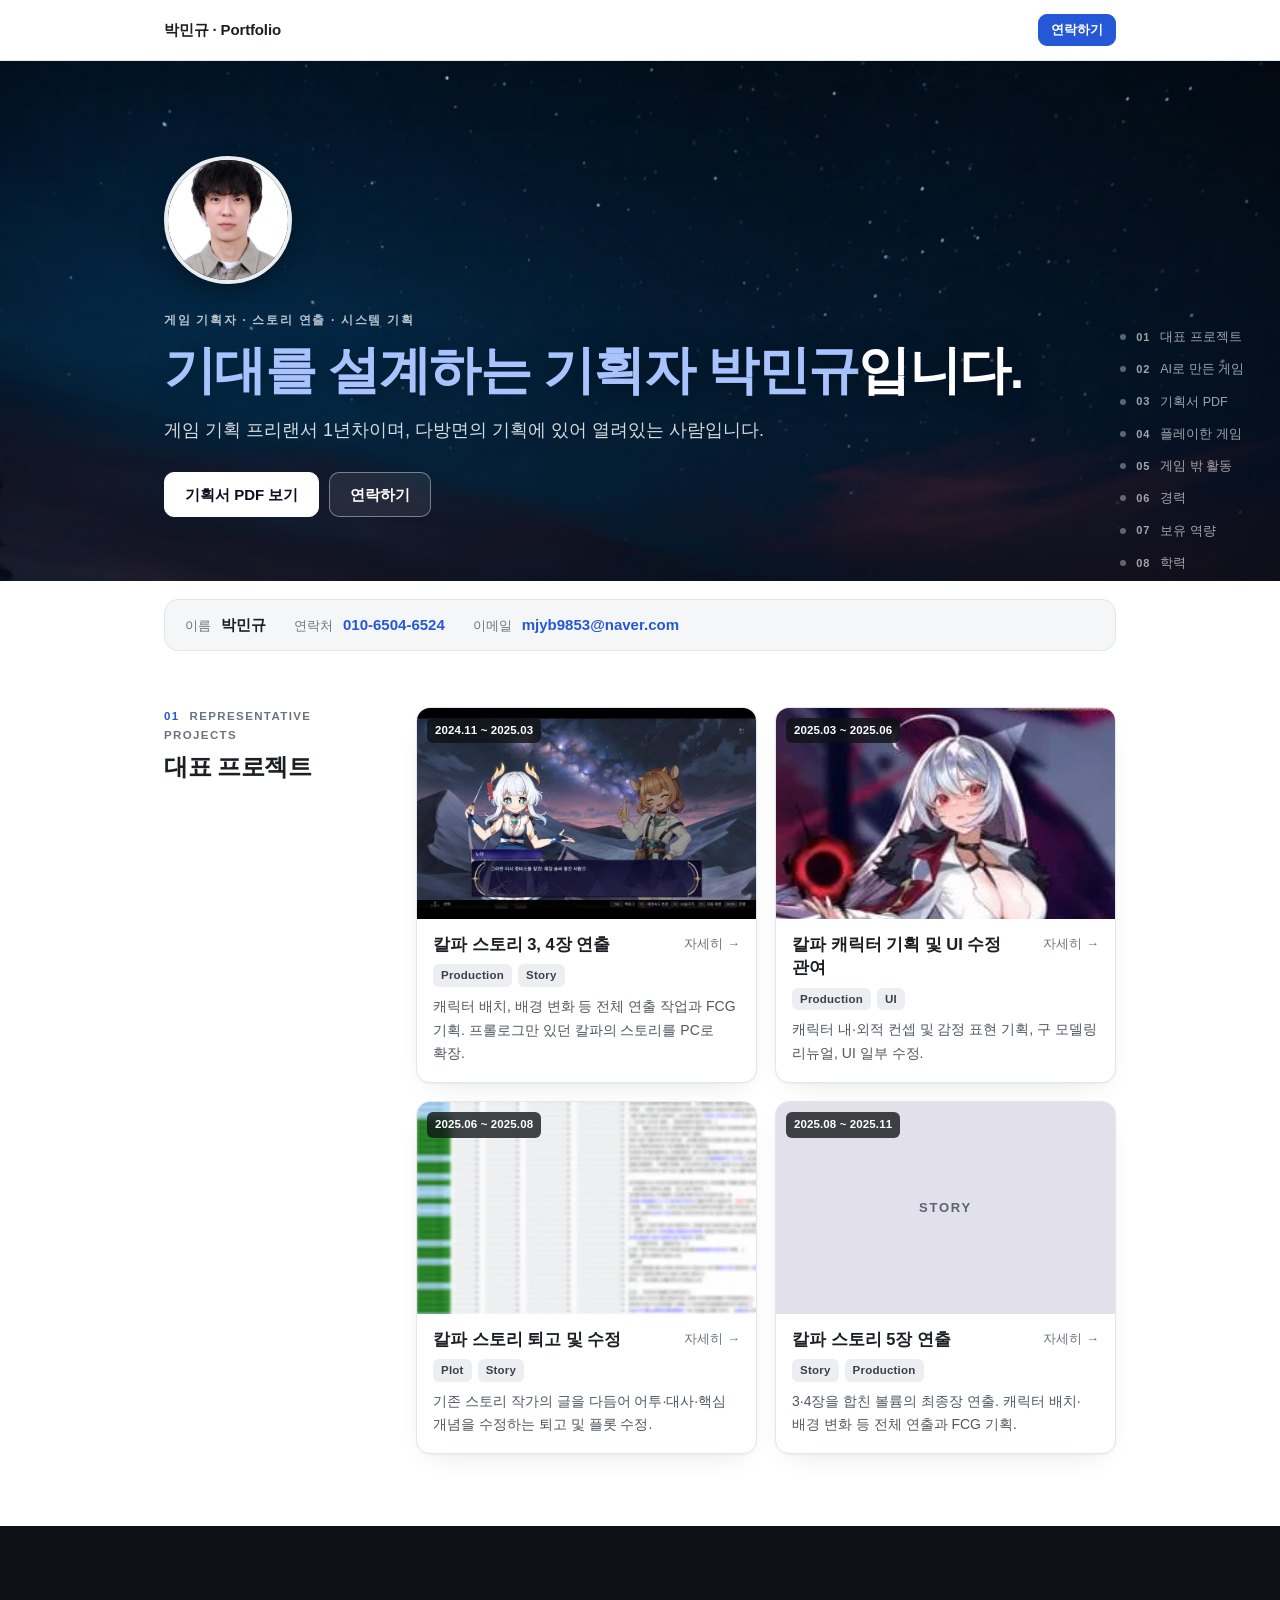
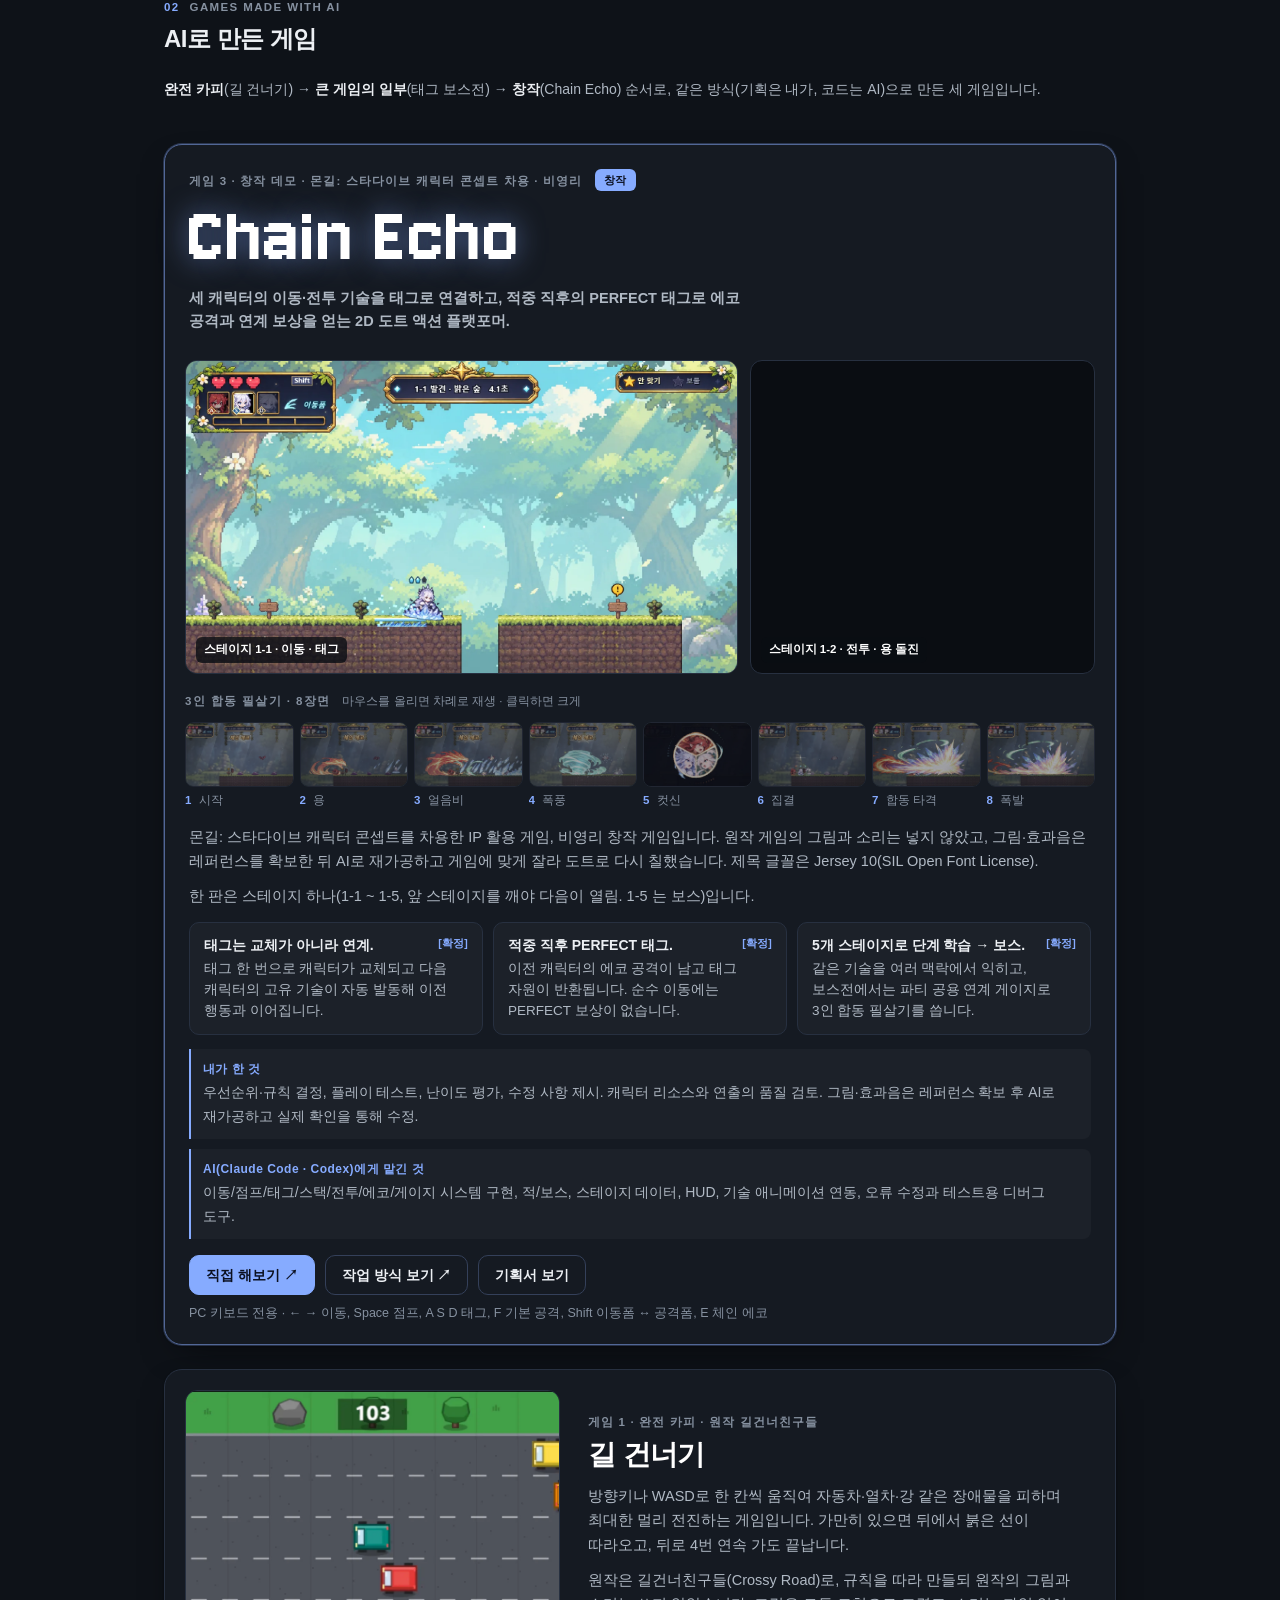
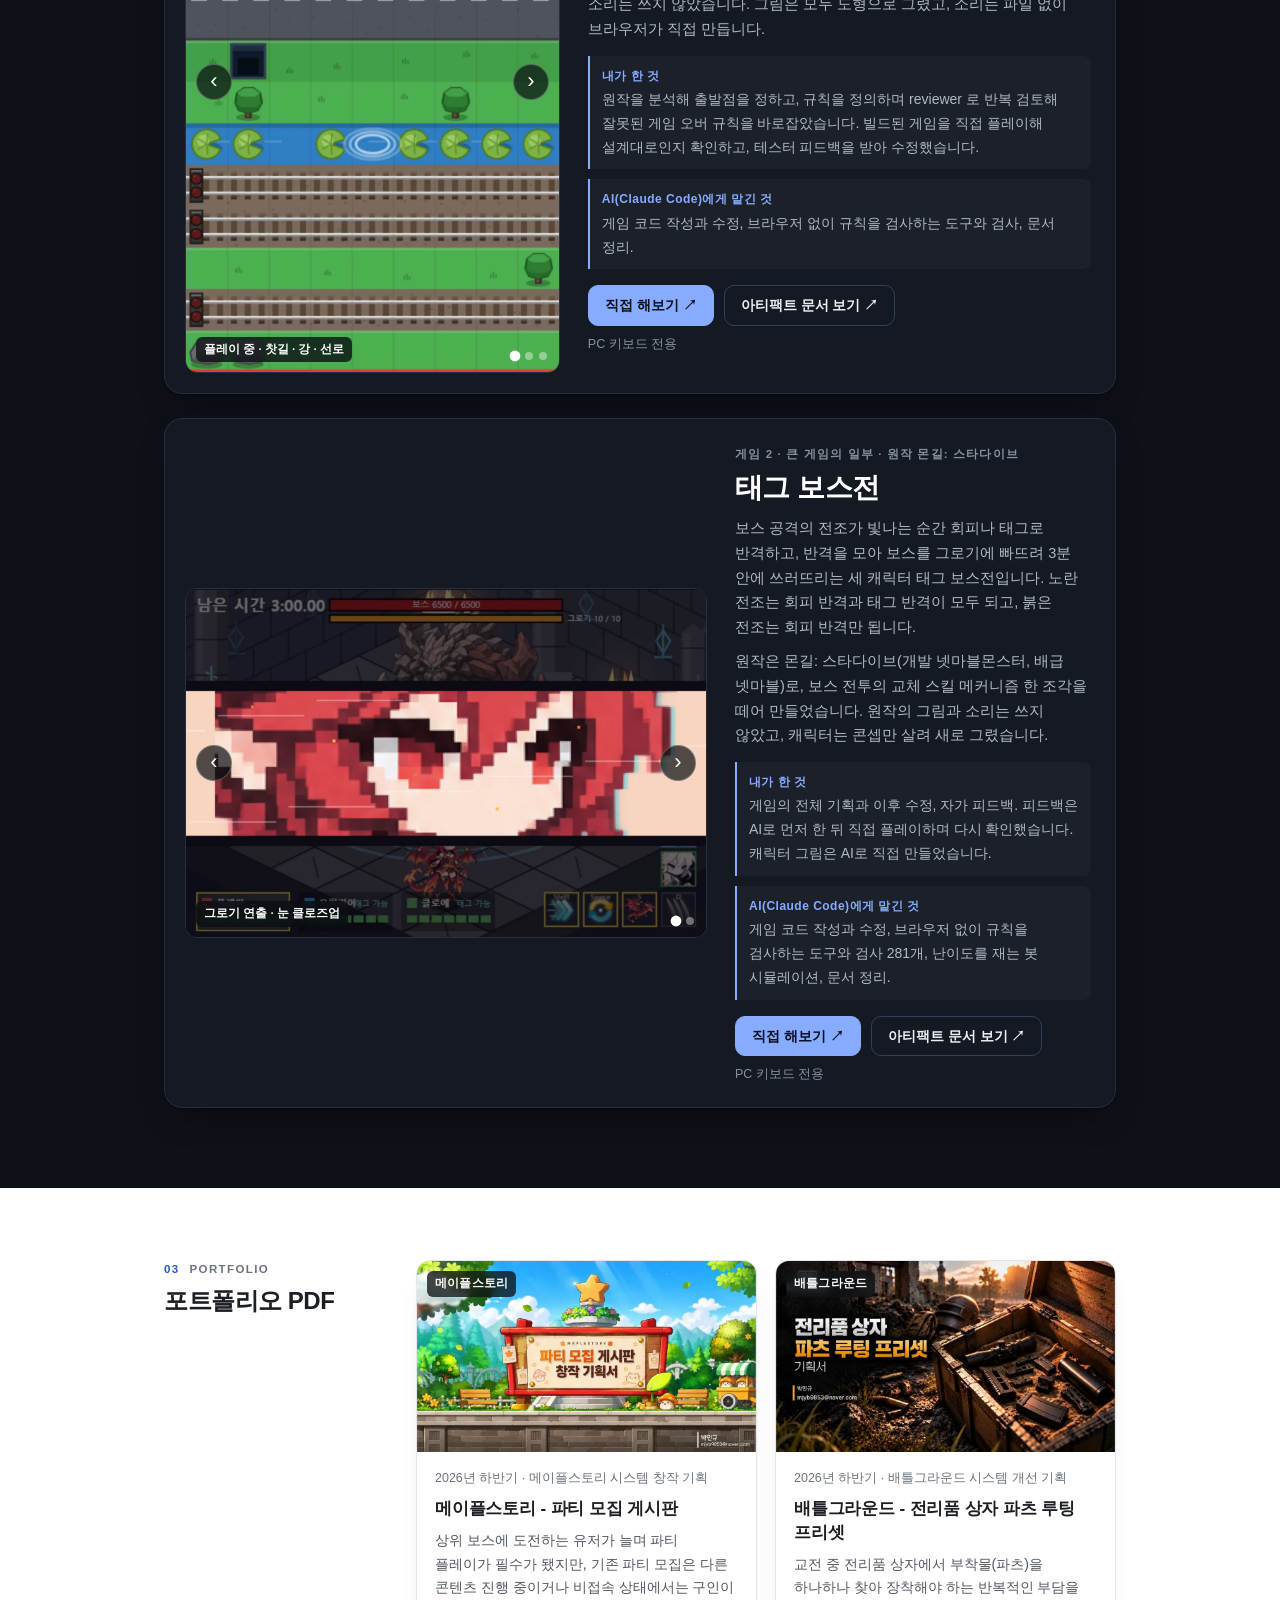
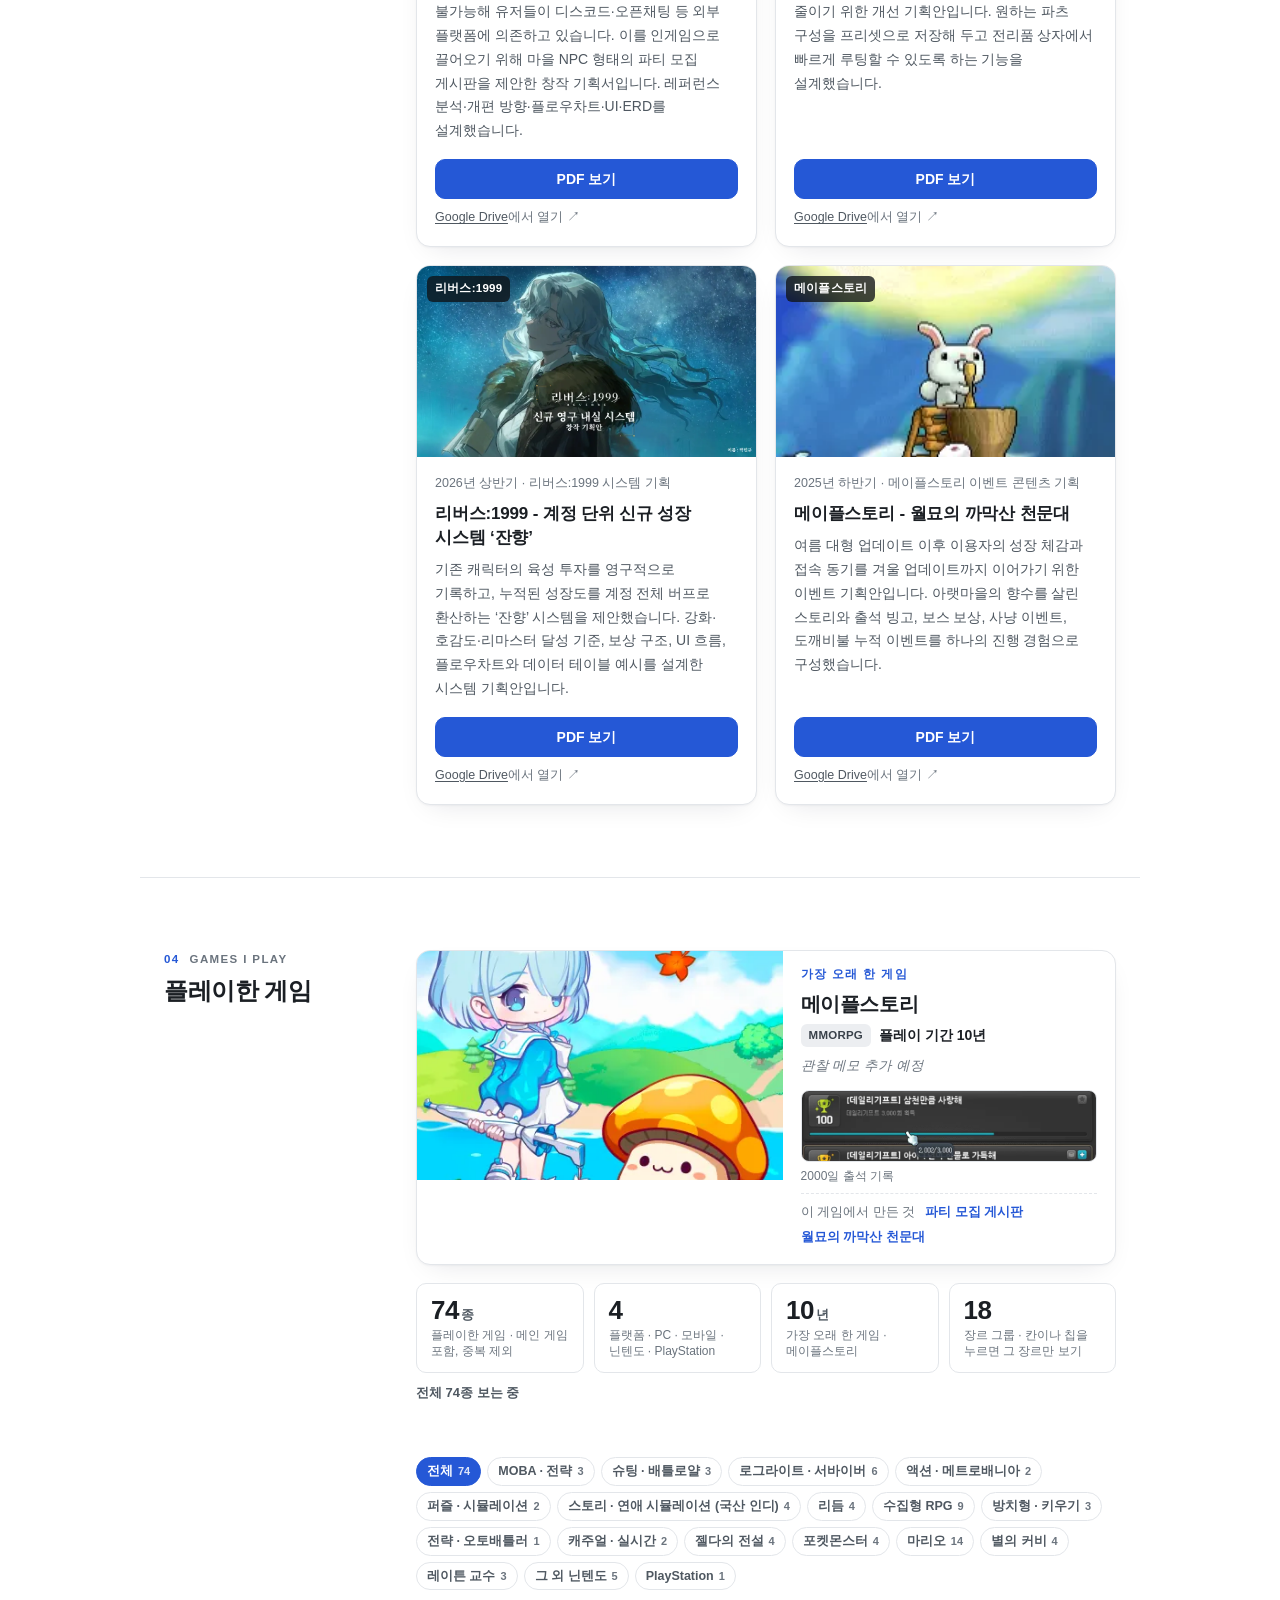
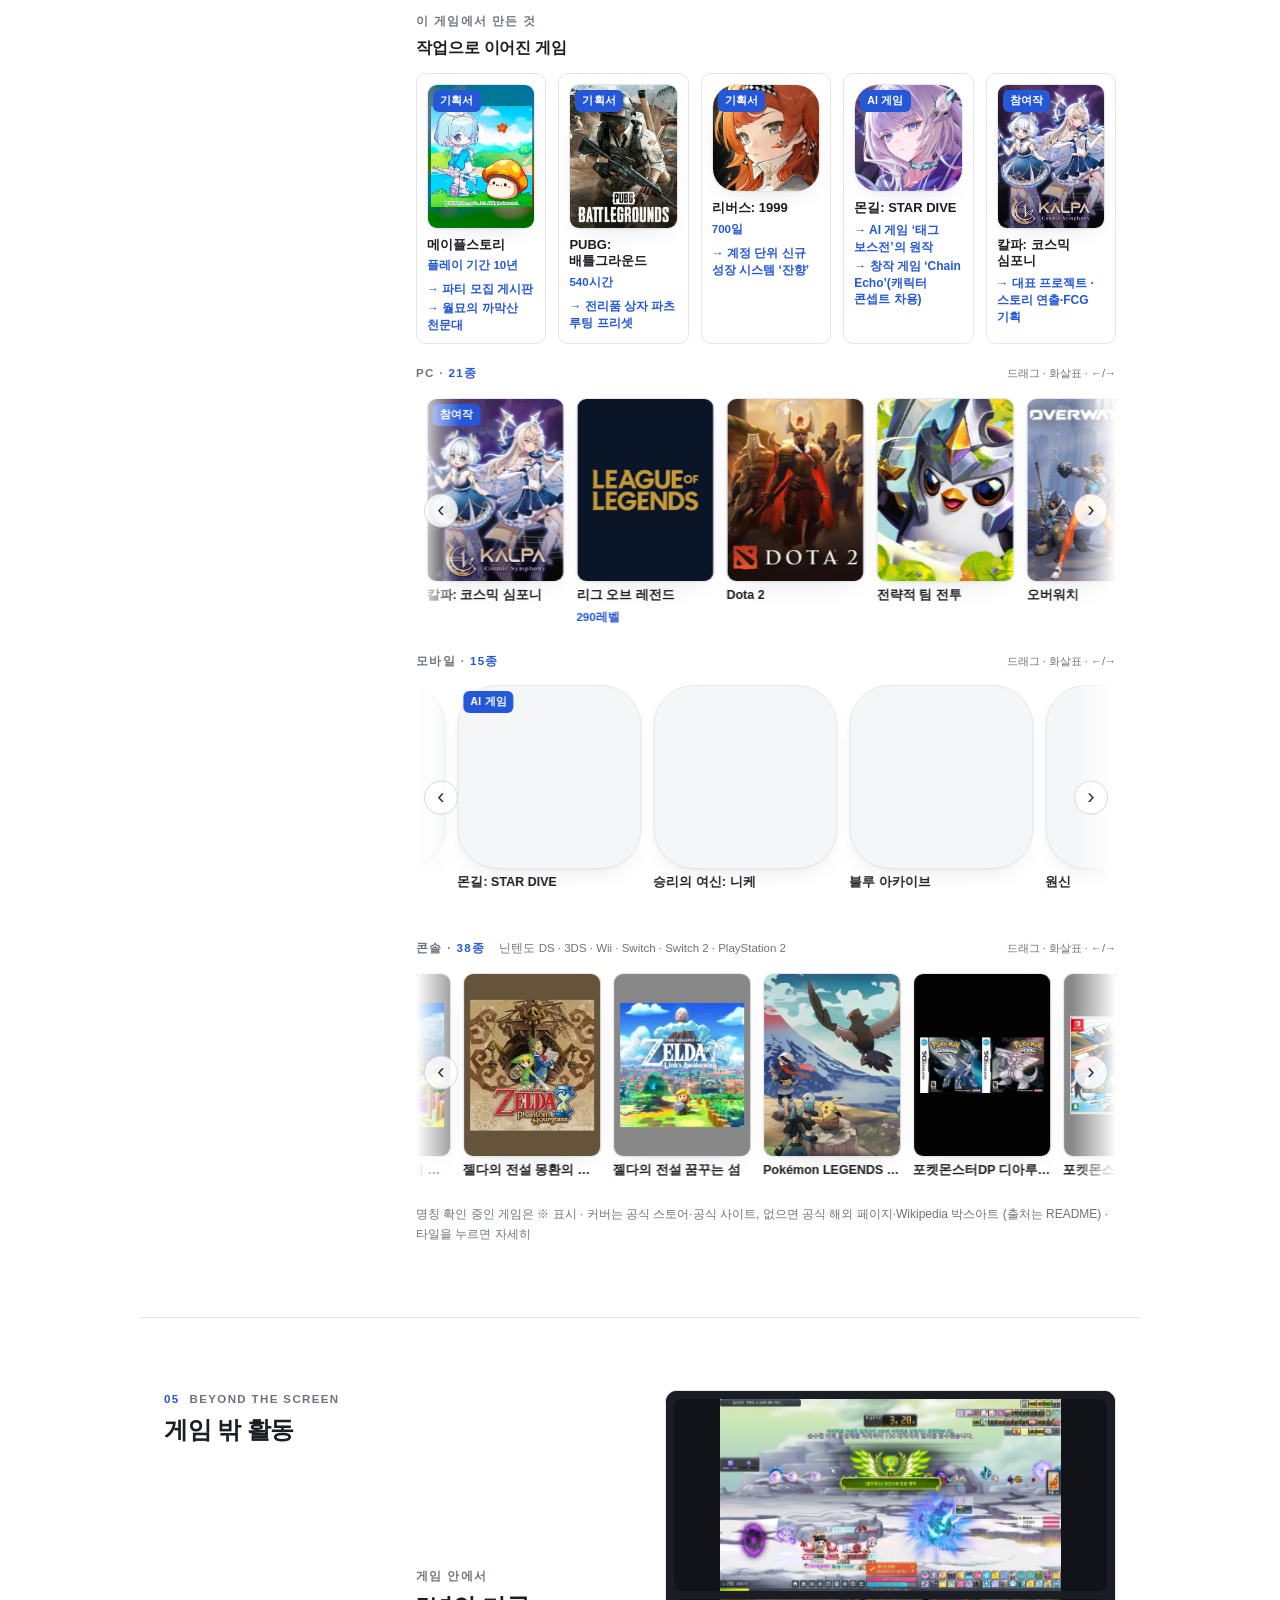
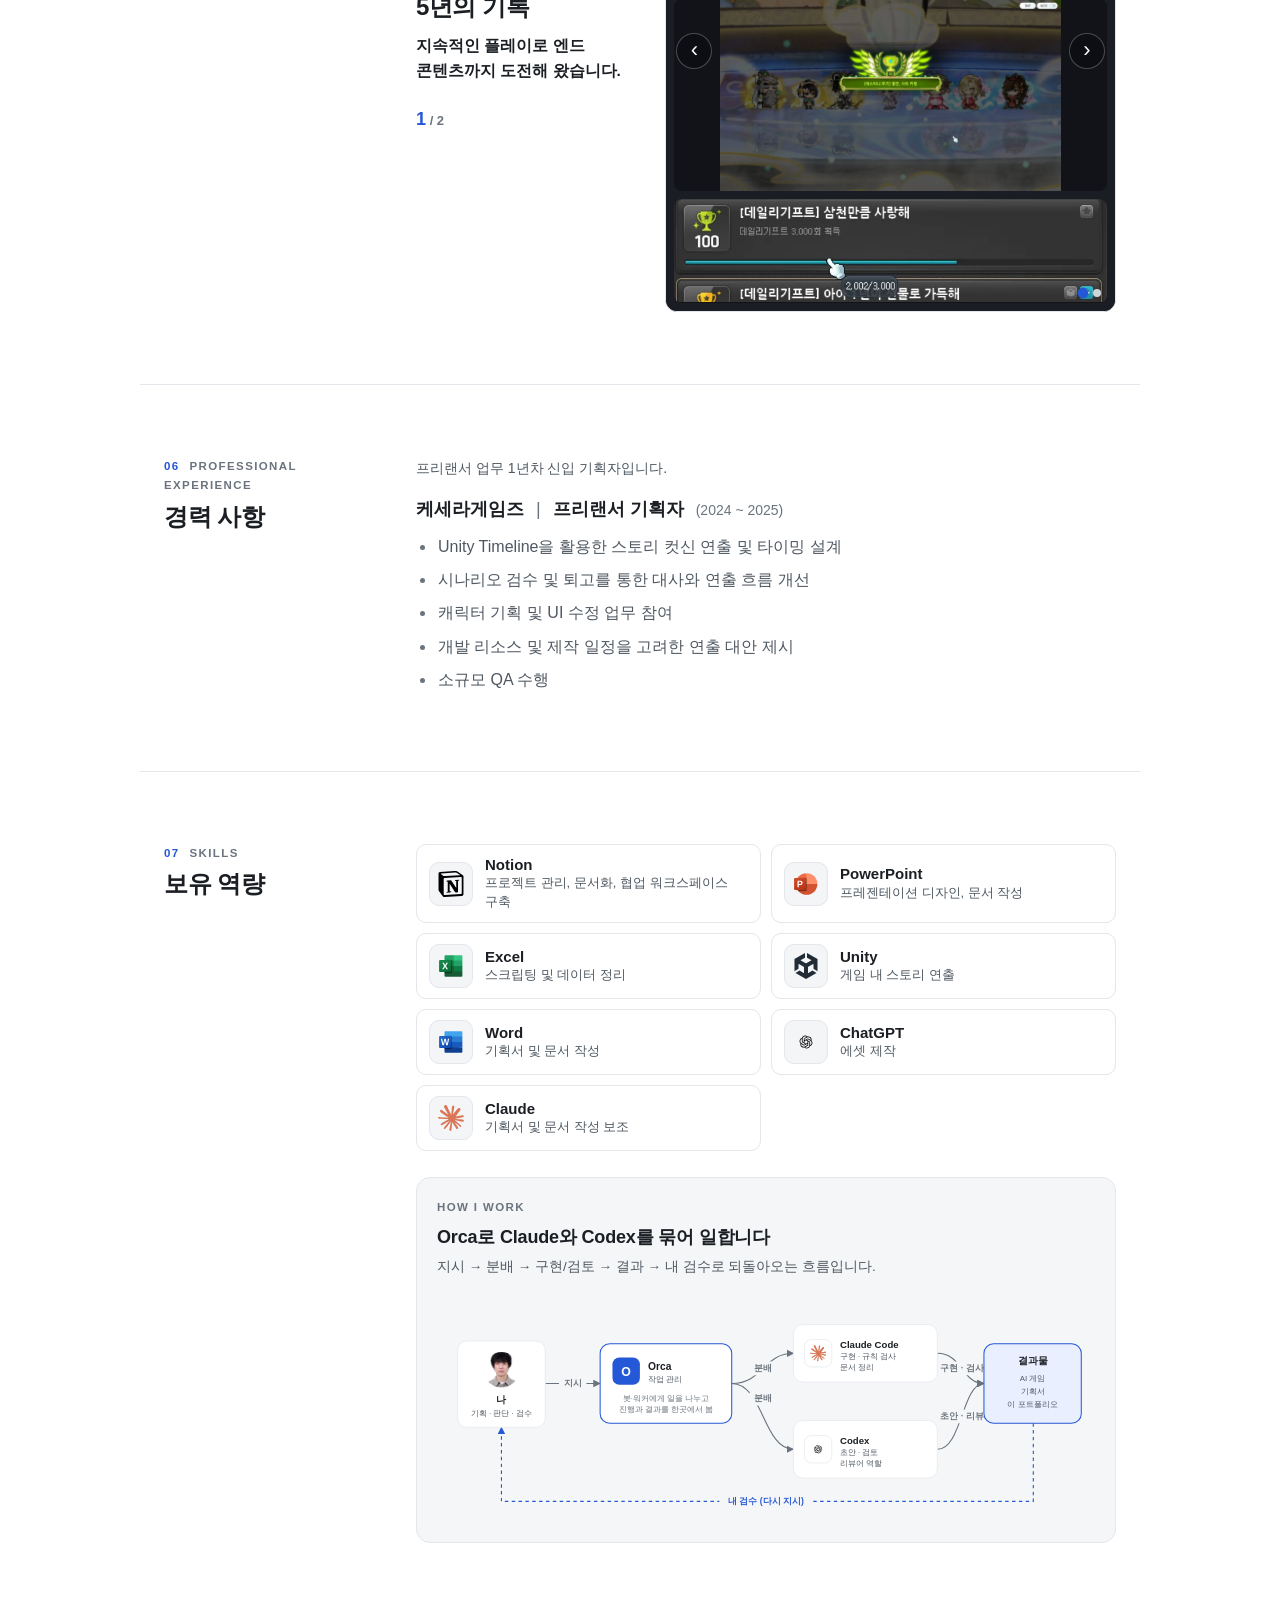
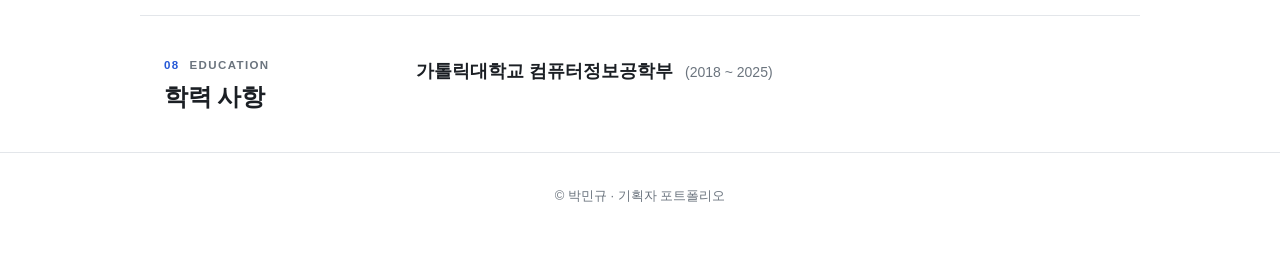
==== commit 3dfb4660: "Merge pull request #2 from MongSsill/lab/ai-game-3 lab/ AI로 만든 게임에 창작 게임 Chain Echo 추가 (기존 페이지 변경 없음" ====
--- a/lab/index.html
+++ b/lab/index.html
@@ -1,5 +1,5 @@
 <!doctype html>
-<html lang="ko" data-deco="line">
+<html lang="ko">
 <head>
   <meta charset="utf-8" />
   <meta name="viewport" content="width=device-width, initial-scale=1" />
@@ -61,7 +61,7 @@
   <div class="hero-bg" role="img" aria-label="밤하늘 커버 이미지"></div>
   <div class="wrap hero-inner">
     <img class="avatar" src="assets/profile.webp" width="128" height="128" alt="박민규 프로필 사진" />
-    <p class="eyebrow">시스템 / 콘텐츠 기획</p>
+    <p class="eyebrow">게임 기획자 · 스토리 연출 · 시스템 기획</p>
     <h1><span class="accent">기대를 설계하는 기획자 박민규</span>입니다.</h1>
     <p class="lead">게임 기획 프리랜서 1년차이며, 다방면의 기획에 있어 열려있는 사람입니다.</p>
     <div class="cta">
@@ -142,80 +142,62 @@
     <section class="section wrap reveal">
       <div class="section-label">
         <p class="en"><span class="num">02</span>Games Made with AI</p>
-        <div class="ai-heading">
-          <h2 class="ko">AI로 만든 게임</h2>
-          <a class="growth-link" href="https://claude.ai/artifact/Q7hrUpb6ytYvDwqR7nPa7R" target="_blank" rel="noopener" aria-label="AI와의 성장 과정 보기 (새 탭)">
-            <span class="growth-track" aria-hidden="true"><i></i><i></i><i></i></span>
-            <span>AI와의 성장 과정 보기 <span class="growth-arrow" aria-hidden="true">↗</span></span>
-          </a>
-        </div>
-        <p class="desc">카피 게임(길 건너기) → 인상적인 게임의 시스템(태그 보스전) → 창작 게임(Chain Echo) 순서로 만든 세 종류의 게임입니다.</p>
+        <h2 class="ko">AI로 만든 게임</h2>
       </div>
       <div class="section-body ai-list">
-        <!-- 게임 3: 창작 게임 (피처드) -->
+        <p class="ai-intro"><b>완전 카피</b>(길 건너기) → <b>큰 게임의 일부</b>(태그 보스전) → <b>창작</b>(Chain Echo) 순서로, 같은 방식(기획은 내가, 코드는 AI)으로 만든 세 게임입니다.</p>
+        <!-- 게임 3: 창작 데모 (피처드) -->
         <article class="ai-card featured-game reveal" id="chain-echo">
           <header class="fg-head">
-            <p class="kicker">게임 3 · 창작 게임 · 몬길: 스타다이브 캐릭터 콘셉트 차용 · 비영리 <span class="badge-original">창작</span></p>
+            <p class="kicker">게임 3 · 창작 데모 · 몬길: 스타다이브 캐릭터 콘셉트 차용 · 비영리 <span class="badge-original">창작</span></p>
             <h3 class="fg-title">Chain Echo</h3>
-            <p class="fg-pitch">세 캐릭터의 기술을 태그로 연결하고, PERFECT 태그로 에코 공격과 연계 보상을 얻는 2D 도트 액션 플랫포머.</p>
+            <p class="fg-pitch">세 캐릭터의 이동·전투 기술을 태그로 연결하고, 적중 직후의 PERFECT 태그로 에코 공격과 연계 보상을 얻는 2D 도트 액션 플랫포머.</p>
           </header>
 
-          <div class="demo-player" id="g3-demo" style="--demo-ratio: 1280 / 720">
-            <video src="assets/video/g3-demo.mp4" poster="assets/video/g3-demo-poster.webp" aria-label="Chain Echo 시연 영상" controls controlslist="nodownload" playsinline preload="metadata"></video>
-            <button type="button" class="demo-overlay" aria-label="Chain Echo 시연 영상 재생" hidden>
-              <span class="demo-play-icon" aria-hidden="true"></span>
-              <span class="demo-caption">시연 영상 · 1:05 · 소리 있음</span>
-              <span class="demo-credit">직접 플레이한 영상</span>
-            </button>
-          </div>
           <div class="fg-visual">
-            <figure class="ultimate-viewer">
-              <div class="ultimate-stage">
-                <button type="button" class="ultimate-frame" aria-label="합동 필살기 1 · 시작" aria-describedby="ultimate-caption">
-                  <img src="assets/ai/chain-echo/ult-1-start.webp" alt="" width="480" height="272" decoding="async" />
-                </button>
-                <button type="button" class="ultimate-zoom" aria-label="크게 보기"><span aria-hidden="true">⤢</span></button>
-              </div>
-              <figcaption id="ultimate-caption"><span>3인 합동 필살기 · 8장면<span class="ultimate-hover-hint"> · 마우스를 올리면 재생</span></span> <span class="ultimate-name">1 시작</span></figcaption>
+            <figure class="fg-main">
+              <img src="assets/ai/chain-echo/play-1.webp" alt="Chain Echo 플레이 화면: 스테이지 1-1 에서 캐릭터가 이동하며 태그하는 장면" width="1440" height="816" loading="lazy" decoding="async" />
+              <figcaption>스테이지 1-1 · 이동 · 태그</figcaption>
             </figure>
-            <div class="carousel chain-carousel" aria-roledescription="carousel" aria-label="Chain Echo 인게임 화면" tabindex="0">
-              <div class="track">
-                <figure class="slide is-active">
-                  <img src="assets/ai/chain-echo/play-1.webp" alt="Chain Echo 플레이 화면: 스테이지 1-1 에서 캐릭터가 이동하며 태그하는 장면" width="1440" height="816" loading="lazy" decoding="async" />
-                  <figcaption>스테이지 1-1 · 이동 · 태그</figcaption>
-                </figure>
-                <figure class="slide">
-                  <img src="assets/ai/chain-echo/play-2.webp" alt="Chain Echo 플레이 화면: 스테이지 1-2 에서 플레아가 용 돌진으로 적을 공격하는 장면" width="1440" height="816" loading="lazy" decoding="async" />
-                  <figcaption>스테이지 1-2 · 전투 · 용 돌진</figcaption>
-                </figure>
-              </div>
-              <button class="car-btn prev" type="button" aria-label="이전 화면">‹</button>
-              <button class="car-btn next" type="button" aria-label="다음 화면">›</button>
-              <div class="dots" role="tablist" aria-label="화면 선택">
-                <button type="button" role="tab" aria-selected="true" aria-label="이동 · 태그"></button>
-                <button type="button" role="tab" aria-selected="false" aria-label="전투 · 용 돌진"></button>
-              </div>
-            </div>
+            <figure class="fg-sub">
+              <img src="assets/ai/chain-echo/play-2.webp" alt="Chain Echo 플레이 화면: 스테이지 1-2 에서 플레아가 용 돌진으로 적을 공격하는 장면" width="1440" height="816" loading="lazy" decoding="async" />
+              <figcaption>스테이지 1-2 · 전투 · 용 돌진</figcaption>
+            </figure>
+          </div>
+
+          <div class="fg-strip-wrap">
+            <p class="fg-label"><span class="en">3인 합동 필살기 · 8장면</span><span class="hint">마우스를 올리면 차례로 재생 · 클릭하면 크게</span></p>
+            <ol class="ult-strip" aria-label="합동 필살기 연출 8장면">
+              <li><button type="button" class="photo-btn" data-src="assets/ai/chain-echo/ult-1-start.webp" data-alt="합동 필살기 1 · 시작"><img src="assets/ai/chain-echo/ult-1-start.webp" alt="" width="480" height="272" loading="lazy" decoding="async" /></button><span class="cap"><b>1</b> 시작</span></li>
+              <li><button type="button" class="photo-btn" data-src="assets/ai/chain-echo/ult-2-dragon.webp" data-alt="합동 필살기 2 · 용"><img src="assets/ai/chain-echo/ult-2-dragon.webp" alt="" width="480" height="272" loading="lazy" decoding="async" /></button><span class="cap"><b>2</b> 용</span></li>
+              <li><button type="button" class="photo-btn" data-src="assets/ai/chain-echo/ult-3-ice-rain.webp" data-alt="합동 필살기 3 · 얼음비"><img src="assets/ai/chain-echo/ult-3-ice-rain.webp" alt="" width="480" height="272" loading="lazy" decoding="async" /></button><span class="cap"><b>3</b> 얼음비</span></li>
+              <li><button type="button" class="photo-btn" data-src="assets/ai/chain-echo/ult-4-storm.webp" data-alt="합동 필살기 4 · 폭풍"><img src="assets/ai/chain-echo/ult-4-storm.webp" alt="" width="480" height="272" loading="lazy" decoding="async" /></button><span class="cap"><b>4</b> 폭풍</span></li>
+              <li><button type="button" class="photo-btn" data-src="assets/ai/chain-echo/ult-5-cutscene.webp" data-alt="합동 필살기 5 · 컷신"><img src="assets/ai/chain-echo/ult-5-cutscene.webp" alt="" width="480" height="272" loading="lazy" decoding="async" /></button><span class="cap"><b>5</b> 컷신</span></li>
+              <li><button type="button" class="photo-btn" data-src="assets/ai/chain-echo/ult-6-gather.webp" data-alt="합동 필살기 6 · 집결"><img src="assets/ai/chain-echo/ult-6-gather.webp" alt="" width="480" height="272" loading="lazy" decoding="async" /></button><span class="cap"><b>6</b> 집결</span></li>
+              <li><button type="button" class="photo-btn" data-src="assets/ai/chain-echo/ult-7-joint-strike.webp" data-alt="합동 필살기 7 · 합동 타격"><img src="assets/ai/chain-echo/ult-7-joint-strike.webp" alt="" width="480" height="272" loading="lazy" decoding="async" /></button><span class="cap"><b>7</b> 합동 타격</span></li>
+              <li><button type="button" class="photo-btn" data-src="assets/ai/chain-echo/ult-8-explosion.webp" data-alt="합동 필살기 8 · 폭발"><img src="assets/ai/chain-echo/ult-8-explosion.webp" alt="" width="480" height="272" loading="lazy" decoding="async" /></button><span class="cap"><b>8</b> 폭발</span></li>
+            </ol>
           </div>
 
           <div class="fg-body">
             <div class="fg-text">
+              <p>몬길: 스타다이브 캐릭터 콘셉트를 차용한 IP 활용 게임, 비영리 창작 게임입니다. 원작 게임의 그림과 소리는 넣지 않았고, 그림·효과음은 레퍼런스를 확보한 뒤 AI로 재가공하고 게임에 맞게 잘라 도트로 다시 칠했습니다. 제목 글꼴은 Jersey 10(SIL Open Font License).</p>
               <p>한 판은 스테이지 하나(1-1 ~ 1-5, 앞 스테이지를 깨야 다음이 열림. 1-5 는 보스)입니다.</p>
               <ol class="fg-keys">
-                <li><strong>태그는 교체가 아니라 연계.</strong> 태그 한 번으로 캐릭터가 교체되고 다음 캐릭터의 고유 기술이 자동 발동해 이전 행동과 이어집니다.</li>
-                <li><strong>적중 직후 PERFECT 태그.</strong> 이전 캐릭터의 에코 공격이 남고 태그 자원이 반환됩니다. 순수 이동에는 PERFECT 보상이 없습니다.</li>
-                <li><strong>5개 스테이지로 단계 학습 → 보스.</strong> 같은 기술을 여러 맥락에서 익히고, 보스전에서는 파티 공용 연계 게이지로 3인 합동 필살기를 씁니다.</li>
+                <li><span class="k">[확정]</span><strong>태그는 교체가 아니라 연계.</strong> 태그 한 번으로 캐릭터가 교체되고 다음 캐릭터의 고유 기술이 자동 발동해 이전 행동과 이어집니다.</li>
+                <li><span class="k">[확정]</span><strong>적중 직후 PERFECT 태그.</strong> 이전 캐릭터의 에코 공격이 남고 태그 자원이 반환됩니다. 순수 이동에는 PERFECT 보상이 없습니다.</li>
+                <li><span class="k">[확정]</span><strong>5개 스테이지로 단계 학습 → 보스.</strong> 같은 기술을 여러 맥락에서 익히고, 보스전에서는 파티 공용 연계 게이지로 3인 합동 필살기를 씁니다.</li>
               </ol>
               <dl class="split">
-                <div><dt>직접 수정 및 결정한 것</dt><dd>우선순위·규칙 결정, 플레이 테스트, 난이도 평가, 수정 사항 제시. 캐릭터 리소스와 연출의 품질 검토. 그림·효과음은 레퍼런스 확보 후 AI로 재가공하고 실제 확인을 통해 수정.</dd></div>
-                <div><dt>AI(Claude Code · Codex)에게 지시한 것</dt><dd>이동/점프/태그/스택/전투/에코/게이지 시스템 구현, 적/보스, 스테이지 데이터, HUD, 기술 애니메이션 연동, 오류 수정과 테스트용 디버그 도구.</dd></div>
+                <div><dt>내가 한 것</dt><dd>우선순위·규칙 결정, 플레이 테스트, 난이도 평가, 수정 사항 제시. 캐릭터 리소스와 연출의 품질 검토. 그림·효과음은 레퍼런스 확보 후 AI로 재가공하고 실제 확인을 통해 수정.</dd></div>
+                <div><dt>AI(Claude Code · Codex)에게 맡긴 것</dt><dd>이동/점프/태그/스택/전투/에코/게이지 시스템 구현, 적/보스, 스테이지 데이터, HUD, 기술 애니메이션 연동, 오류 수정과 테스트용 디버그 도구.</dd></div>
               </dl>
               <div class="actions">
                 <a class="btn primary" href="https://mongssill.github.io/ai-seed-kit-games/g3-original/" target="_blank" rel="noopener">직접 해보기 ↗</a>
                 <a class="btn ghost" href="https://claude.ai/artifact/QQgNLu9UE5DxC6NVqHAgeE" target="_blank" rel="noopener">작업 방식 보기 ↗</a>
                 <a class="btn ghost" href="projects/chain-echo-spec.html">기획서 보기</a>
               </div>
-              <p class="note">PC 키보드 전용</p>
+              <p class="note">PC 키보드 전용 · ← → 이동, Space 점프, A S D 태그, F 기본 공격, Shift 이동폼 ↔ 공격폼, E 체인 에코</p>
             </div>
           </div>
         </article>
@@ -223,19 +205,9 @@
 
         <article class="ai-card portrait reveal">
           <div class="shots">
-            <div class="carousel road-carousel" id="g1-carousel" aria-roledescription="carousel" aria-label="길 건너기 시연 영상 및 인게임 화면" tabindex="0">
+            <div class="carousel" id="g1-carousel" aria-roledescription="carousel" aria-label="길 건너기 인게임 화면" tabindex="0">
               <div class="track">
-                <div class="slide is-active">
-                  <div class="demo-player demo-player-portrait" id="g1-demo" style="--demo-ratio: 1280 / 1968">
-                    <video src="assets/video/g1-demo.mp4" poster="assets/video/g1-demo-poster.webp" aria-label="길 건너기 시연 영상" controls controlslist="nodownload" playsinline preload="metadata"></video>
-                    <button type="button" class="demo-overlay" aria-label="길 건너기 시연 영상 재생" hidden>
-                      <span class="demo-play-icon" aria-hidden="true"></span>
-                      <span class="demo-caption">시연 영상 · 0:25 · 소리 있음</span>
-                      <span class="demo-credit">직접 플레이한 영상</span>
-                    </button>
-                  </div>
-                </div>
-                <figure class="slide">
+                <figure class="slide is-active">
                   <img src="assets/ai/g1-play.webp" alt="길 건너기 플레이 중: 찻길, 강의 통나무, 열차 선로가 함께 보이는 장면" width="864" height="1346" />
                   <figcaption>플레이 중 · 찻길 · 강 · 선로</figcaption>
                 </figure>
@@ -251,21 +223,20 @@
               <button class="car-btn prev" type="button" aria-label="이전 화면">‹</button>
               <button class="car-btn next" type="button" aria-label="다음 화면">›</button>
               <div class="dots" role="tablist" aria-label="화면 선택">
-                <button type="button" role="tab" class="video-dot" aria-selected="true" aria-label="시연 영상"></button>
-                <button type="button" role="tab" aria-selected="false" aria-label="플레이 중"></button>
-                <button type="button" role="tab" aria-selected="false" aria-label="지형"></button>
-                <button type="button" role="tab" aria-selected="false" aria-label="게임 오버"></button>
+                <button type="button" role="tab" aria-selected="true" aria-label="1번 화면"></button>
+                <button type="button" role="tab" aria-selected="false" aria-label="2번 화면"></button>
+                <button type="button" role="tab" aria-selected="false" aria-label="3번 화면"></button>
               </div>
             </div>
           </div>
           <div class="info">
-            <p class="kicker">게임 1 · 카피 게임 · 원작 길건너친구들</p>
+            <p class="kicker">게임 1 · 완전 카피 · 원작 길건너친구들</p>
             <h3>길 건너기</h3>
-            <p>방향키 혹은 WASD로 한 칸씩 움직여 자동차·열차·강과 같은 장애물을 피하며 최대한 멀리 전진하는 게임입니다. 정지해 있으면 뒤에서 붉은 선이 다가와 게임이 끝나게 되고, 뒤로 4번 연속 간다면...? 어떤 일이 생길지 모릅니다</p>
-            <p>원작은 길건너친구들(Crossy Road)의 규칙을 따라 만들되 일정 부분 추가 및 수정한 부분들이 존재합니다. 또한 원작의 그림과 소리는 사용하지 않았습니다. 그림과 소리는 모두 자체 에셋으로 구현되었습니다.</p>
+            <p>방향키나 WASD로 한 칸씩 움직여 자동차·열차·강 같은 장애물을 피하며 최대한 멀리 전진하는 게임입니다. 가만히 있으면 뒤에서 붉은 선이 따라오고, 뒤로 4번 연속 가도 끝납니다.</p>
+            <p>원작은 길건너친구들(Crossy Road)로, 규칙을 따라 만들되 원작의 그림과 소리는 쓰지 않았습니다. 그림은 모두 도형으로 그렸고, 소리는 파일 없이 브라우저가 직접 만듭니다.</p>
             <dl class="split">
-              <div><dt>직접 수정 및 결정한 것</dt><dd>원작을 분석해 출발점을 정하고, 규칙을 정의하며 reviewer 로 반복 검토해 잘못된 게임 오버 규칙을 바로잡았습니다. 빌드된 게임을 직접 플레이해 설계대로인지 확인하고, 테스터 피드백을 받아 수정했습니다.</dd></div>
-              <div><dt>AI(Claude Code)에게 지시한 것</dt><dd>게임 코드 작성과 수정, 브라우저 없이 규칙을 검사하는 도구와 검사, 문서 정리.</dd></div>
+              <div><dt>내가 한 것</dt><dd>원작을 분석해 출발점을 정하고, 규칙을 정의하며 reviewer 로 반복 검토해 잘못된 게임 오버 규칙을 바로잡았습니다. 빌드된 게임을 직접 플레이해 설계대로인지 확인하고, 테스터 피드백을 받아 수정했습니다.</dd></div>
+              <div><dt>AI(Claude Code)에게 맡긴 것</dt><dd>게임 코드 작성과 수정, 브라우저 없이 규칙을 검사하는 도구와 검사, 문서 정리.</dd></div>
             </dl>
             <div class="actions">
               <a class="btn primary" href="https://mongssill.github.io/ai-seed-kit-games/g1-copy/" target="_blank" rel="noopener">직접 해보기 ↗</a>
@@ -277,15 +248,7 @@
 
         <article class="ai-card reveal">
           <div class="shots">
-            <div class="demo-player" id="g2-demo" style="--demo-ratio: 1280 / 842">
-              <video src="assets/video/g2-demo.mp4" poster="assets/video/g2-demo-poster.webp" aria-label="태그 보스전 시연 영상" controls controlslist="nodownload" playsinline preload="metadata"></video>
-              <button type="button" class="demo-overlay" aria-label="태그 보스전 시연 영상 재생" hidden>
-                <span class="demo-play-icon" aria-hidden="true"></span>
-                <span class="demo-caption">시연 영상 · 1:12 · 소리 있음</span>
-                <span class="demo-credit">직접 플레이한 영상</span>
-              </button>
-            </div>
-            <div class="carousel boss-carousel" id="g2-carousel" aria-roledescription="carousel" aria-label="태그 보스전 인게임 화면" tabindex="0">
+            <div class="carousel" id="g2-carousel" aria-roledescription="carousel" aria-label="태그 보스전 인게임 화면" tabindex="0">
               <div class="track">
                 <figure class="slide is-active">
                   <img src="assets/ai/g2-groggy.webp" alt="태그 보스전 그로기 연출: 캐릭터의 눈 클로즈업이 화면을 가로지르는 장면" width="1440" height="962" loading="lazy" />
@@ -305,13 +268,13 @@
             </div>
           </div>
           <div class="info">
-            <p class="kicker">게임 2 · 인상적인 게임의 시스템 구현 · 원작 몬길: 스타다이브</p>
+            <p class="kicker">게임 2 · 큰 게임의 일부 · 원작 몬길: 스타다이브</p>
             <h3>태그 보스전</h3>
-            <p>보스 공격의 전조가 빛나는 순간 회피나 태그로 반격하고, 모은 게이지를 통해 보스를 그로기에 빠뜨려 3분 안에 쓰러뜨리는 태그 보스전입니다. 노란 전조는 회피 반격과 태그 반격이 모두 가능하지만, 붉은 전조는 회피 반격만 가능합니다.</p>
-            <p>원작은 몬길: 스타다이브(개발 넷마블몬스터, 배급 넷마블)로, 보스 전투의 교체 스킬 메커니즘을 모방하여 만들었습니다. 원작의 그림과 소리는 사용하지 않았지만, 캐릭터는 콘셉만 살려 새로 그려 창작 게임에서 사용할 에셋을 미리 시험해 보았습니다.</p>
+            <p>보스 공격의 전조가 빛나는 순간 회피나 태그로 반격하고, 반격을 모아 보스를 그로기에 빠뜨려 3분 안에 쓰러뜨리는 세 캐릭터 태그 보스전입니다. 노란 전조는 회피 반격과 태그 반격이 모두 되고, 붉은 전조는 회피 반격만 됩니다.</p>
+            <p>원작은 몬길: 스타다이브(개발 넷마블몬스터, 배급 넷마블)로, 보스 전투의 교체 스킬 메커니즘 한 조각을 떼어 만들었습니다. 원작의 그림과 소리는 쓰지 않았고, 캐릭터는 콘셉만 살려 새로 그렸습니다.</p>
             <dl class="split">
-              <div><dt>직접 수정 및 결정한 것</dt><dd>게임의 전체 기획과 이후 수정, 자가 피드백. 피드백은 AI로 먼저 한 뒤 직접 플레이하며 다시 확인했습니다. 캐릭터 그림은 AI로 직접 만들었습니다.</dd></div>
-              <div><dt>AI(Claude Code)에게 지시한 것</dt><dd>게임 코드 작성과 수정, 브라우저 없이 규칙을 검사하는 도구와 검사 281개, 난이도를 재는 봇 시뮬레이션, 문서 정리.</dd></div>
+              <div><dt>내가 한 것</dt><dd>게임의 전체 기획과 이후 수정, 자가 피드백. 피드백은 AI로 먼저 한 뒤 직접 플레이하며 다시 확인했습니다. 캐릭터 그림은 AI로 직접 만들었습니다.</dd></div>
+              <div><dt>AI(Claude Code)에게 맡긴 것</dt><dd>게임 코드 작성과 수정, 브라우저 없이 규칙을 검사하는 도구와 검사 281개, 난이도를 재는 봇 시뮬레이션, 문서 정리.</dd></div>
             </dl>
             <div class="actions">
               <a class="btn primary" href="https://mongssill.github.io/ai-seed-kit-games/g2-slice/" target="_blank" rel="noopener">직접 해보기 ↗</a>
@@ -417,6 +380,7 @@
           <p class="kicker">가장 오래 한 게임</p>
           <h3>메이플스토리</h3>
           <div class="row"><span class="tag">MMORPG</span><span class="record">플레이 기간 10년</span></div>
+          <p class="obs" data-observation=""><span class="hint">관찰 메모 추가 예정</span></p>
           <figure class="proof">
             <img src="assets/beyond/maple-2000days.webp" alt="2000일 출석 기록" loading="lazy" width="768" height="182" />
             <figcaption>2000일 출석 기록</figcaption>
@@ -430,10 +394,11 @@
         <li><strong>74<small>종</small></strong><span>플레이한 게임 · 메인 게임 포함, 중복 제외</span></li>
         <li><strong>4</strong><span>플랫폼 · PC · 모바일 · 닌텐도 · PlayStation</span></li>
         <li><strong>10<small>년</small></strong><span>가장 오래 한 게임 · 메이플스토리</span></li>
-        <li><strong>18</strong><span>장르 그룹</span></li>
+        <li><strong>18</strong><span>장르 그룹 · 칸이나 칩을 누르면 그 장르만 보기</span></li>
       </ul>
 
       <!-- 현재 상태 줄 -->
+      <p class="genre-status" aria-live="polite"><span data-genre-label>전체 74종 보는 중</span><button type="button" class="genre-clear" aria-label="필터 해제" hidden>✕</button></p>
 
       <!-- 장르 분포 바 (칸 = 필터) -->
       <div class="genre-bar reveal" role="group" aria-label="장르 분포 · 칸을 누르면 그 장르만 보기">
@@ -923,9 +888,9 @@
   </button>
 </li>
 <li class="tile is-square" data-genre="mobile-방치형-키우기">
-  <button type="button" class="tile-btn" data-slug="mini-warriors" data-shape="square" data-name="Mini Warriors" data-platform="모바일" data-group="방치형 · 키우기" data-genre="mobile-방치형-키우기" aria-label="Mini Warriors 자세히">
+  <button type="button" class="tile-btn" data-slug="mini-warriors" data-shape="square" data-name="Mini Warriors" data-platform="모바일" data-group="방치형 · 키우기" data-genre="mobile-방치형-키우기" data-unverified="1" aria-label="Mini Warriors 자세히">
     <span class="tile-cover"><img src="assets/games/covers/mini-warriors.webp" alt="" loading="lazy" decoding="async" width="360" height="480" draggable="false" /></span>
-    <span class="tile-name">Mini Warriors</span>
+    <span class="tile-name">Mini Warriors ※</span>
     
   </button>
 </li>
@@ -1028,9 +993,9 @@
   </button>
 </li>
 <li class="tile is-square is-dup" data-genre="mobile-방치형-키우기" aria-hidden="true">
-  <button type="button" class="tile-btn" data-slug="mini-warriors" data-shape="square" data-name="Mini Warriors" data-platform="모바일" data-group="방치형 · 키우기" data-genre="mobile-방치형-키우기" tabindex="-1" aria-label="Mini Warriors 자세히">
+  <button type="button" class="tile-btn" data-slug="mini-warriors" data-shape="square" data-name="Mini Warriors" data-platform="모바일" data-group="방치형 · 키우기" data-genre="mobile-방치형-키우기" data-unverified="1" tabindex="-1" aria-label="Mini Warriors 자세히">
     <span class="tile-cover"><img src="assets/games/covers/mini-warriors.webp" alt="" loading="lazy" decoding="async" width="360" height="480" draggable="false" /></span>
-    <span class="tile-name">Mini Warriors</span>
+    <span class="tile-name">Mini Warriors ※</span>
     
   </button>
 </li>
@@ -1079,9 +1044,9 @@
   </button>
 </li>
 <li class="tile" data-genre="console-젤다의-전설">
-  <button type="button" class="tile-btn" data-slug="zelda-phantom-hourglass" data-shape="portrait" data-name="젤다의 전설 몽환의 모래시계" data-platform="콘솔" data-group="젤다의 전설" data-genre="console-젤다의-전설" aria-label="젤다의 전설 몽환의 모래시계 자세히">
+  <button type="button" class="tile-btn" data-slug="zelda-phantom-hourglass" data-shape="portrait" data-name="젤다의 전설 몽환의 모래시계" data-platform="콘솔" data-group="젤다의 전설" data-genre="console-젤다의-전설" data-unverified="1" aria-label="젤다의 전설 몽환의 모래시계 자세히">
     <span class="tile-cover"><img src="assets/games/covers/zelda-phantom-hourglass.webp" alt="" loading="lazy" decoding="async" width="360" height="480" draggable="false" /></span>
-    <span class="tile-name">젤다의 전설 몽환의 모래시계</span>
+    <span class="tile-name">젤다의 전설 몽환의 모래시계 ※</span>
     
   </button>
 </li>
@@ -1100,9 +1065,9 @@
   </button>
 </li>
 <li class="tile" data-genre="console-포켓몬스터">
-  <button type="button" class="tile-btn" data-slug="pokemon-dp-pt" data-shape="portrait" data-name="포켓몬스터DP 디아루가·펄기아 / 포켓몬스터Pt 기라티나" data-platform="콘솔" data-group="포켓몬스터" data-genre="console-포켓몬스터" aria-label="포켓몬스터DP 디아루가·펄기아 / 포켓몬스터Pt 기라티나 자세히">
+  <button type="button" class="tile-btn" data-slug="pokemon-dp-pt" data-shape="portrait" data-name="포켓몬스터DP 디아루가·펄기아 / 포켓몬스터Pt 기라티나" data-platform="콘솔" data-group="포켓몬스터" data-genre="console-포켓몬스터" data-unverified="1" aria-label="포켓몬스터DP 디아루가·펄기아 / 포켓몬스터Pt 기라티나 자세히">
     <span class="tile-cover"><img src="assets/games/covers/pokemon-dp-pt.webp" alt="" loading="lazy" decoding="async" width="360" height="480" draggable="false" /></span>
-    <span class="tile-name">포켓몬스터DP 디아루가·펄기아 / 포켓몬스터Pt 기라티나</span>
+    <span class="tile-name">포켓몬스터DP 디아루가·펄기아 / 포켓몬스터Pt 기라티나 ※</span>
     
   </button>
 </li>
@@ -1135,16 +1100,16 @@
   </button>
 </li>
 <li class="tile" data-genre="console-마리오">
-  <button type="button" class="tile-btn" data-slug="super-mario-64-ds" data-shape="portrait" data-name="슈퍼 마리오 64 DS" data-platform="콘솔" data-group="마리오" data-genre="console-마리오" aria-label="슈퍼 마리오 64 DS 자세히">
+  <button type="button" class="tile-btn" data-slug="super-mario-64-ds" data-shape="portrait" data-name="슈퍼 마리오 64 DS" data-platform="콘솔" data-group="마리오" data-genre="console-마리오" data-unverified="1" aria-label="슈퍼 마리오 64 DS 자세히">
     <span class="tile-cover"><img src="assets/games/covers/super-mario-64-ds.webp" alt="" loading="lazy" decoding="async" width="360" height="480" draggable="false" /></span>
-    <span class="tile-name">슈퍼 마리오 64 DS</span>
+    <span class="tile-name">슈퍼 마리오 64 DS ※</span>
     
   </button>
 </li>
 <li class="tile" data-genre="console-마리오">
-  <button type="button" class="tile-btn" data-slug="mario-kart-ds" data-shape="portrait" data-name="마리오 카트 DS" data-platform="콘솔" data-group="마리오" data-genre="console-마리오" aria-label="마리오 카트 DS 자세히">
+  <button type="button" class="tile-btn" data-slug="mario-kart-ds" data-shape="portrait" data-name="마리오 카트 DS" data-platform="콘솔" data-group="마리오" data-genre="console-마리오" data-unverified="1" aria-label="마리오 카트 DS 자세히">
     <span class="tile-cover"><img src="assets/games/covers/mario-kart-ds.webp" alt="" loading="lazy" decoding="async" width="360" height="480" draggable="false" /></span>
-    <span class="tile-name">마리오 카트 DS</span>
+    <span class="tile-name">마리오 카트 DS ※</span>
     
   </button>
 </li>
@@ -1156,9 +1121,9 @@
   </button>
 </li>
 <li class="tile" data-genre="console-마리오">
-  <button type="button" class="tile-btn" data-slug="new-super-mario-bros" data-shape="portrait" data-name="뉴 슈퍼 마리오브라더스" data-platform="콘솔" data-group="마리오" data-genre="console-마리오" aria-label="뉴 슈퍼 마리오브라더스 자세히">
+  <button type="button" class="tile-btn" data-slug="new-super-mario-bros" data-shape="portrait" data-name="뉴 슈퍼 마리오브라더스" data-platform="콘솔" data-group="마리오" data-genre="console-마리오" data-unverified="1" aria-label="뉴 슈퍼 마리오브라더스 자세히">
     <span class="tile-cover"><img src="assets/games/covers/new-super-mario-bros.webp" alt="" loading="lazy" decoding="async" width="360" height="480" draggable="false" /></span>
-    <span class="tile-name">뉴 슈퍼 마리오브라더스</span>
+    <span class="tile-name">뉴 슈퍼 마리오브라더스 ※</span>
     
   </button>
 </li>
@@ -1191,16 +1156,16 @@
   </button>
 </li>
 <li class="tile" data-genre="console-마리오">
-  <button type="button" class="tile-btn" data-slug="yoshis-island-ds" data-shape="portrait" data-name="요시 아일랜드 DS" data-platform="콘솔" data-group="마리오" data-genre="console-마리오" aria-label="요시 아일랜드 DS 자세히">
+  <button type="button" class="tile-btn" data-slug="yoshis-island-ds" data-shape="portrait" data-name="요시 아일랜드 DS" data-platform="콘솔" data-group="마리오" data-genre="console-마리오" data-unverified="1" aria-label="요시 아일랜드 DS 자세히">
     <span class="tile-cover"><img src="assets/games/covers/yoshis-island-ds.webp" alt="" loading="lazy" decoding="async" width="360" height="480" draggable="false" /></span>
-    <span class="tile-name">요시 아일랜드 DS</span>
+    <span class="tile-name">요시 아일랜드 DS ※</span>
     
   </button>
 </li>
 <li class="tile" data-genre="console-마리오">
-  <button type="button" class="tile-btn" data-slug="super-paper-mario" data-shape="portrait" data-name="슈퍼 페이퍼 마리오" data-platform="콘솔" data-group="마리오" data-genre="console-마리오" aria-label="슈퍼 페이퍼 마리오 자세히">
+  <button type="button" class="tile-btn" data-slug="super-paper-mario" data-shape="portrait" data-name="슈퍼 페이퍼 마리오" data-platform="콘솔" data-group="마리오" data-genre="console-마리오" data-unverified="1" aria-label="슈퍼 페이퍼 마리오 자세히">
     <span class="tile-cover"><img src="assets/games/covers/super-paper-mario.webp" alt="" loading="lazy" decoding="async" width="360" height="480" draggable="false" /></span>
-    <span class="tile-name">슈퍼 페이퍼 마리오</span>
+    <span class="tile-name">슈퍼 페이퍼 마리오 ※</span>
     
   </button>
 </li>
@@ -1212,9 +1177,9 @@
   </button>
 </li>
 <li class="tile" data-genre="console-마리오">
-  <button type="button" class="tile-btn" data-slug="mario-luigi-partners-in-time" data-shape="portrait" data-name="마리오&amp;루이지 RPG 시간의 파트너" data-platform="콘솔" data-group="마리오" data-genre="console-마리오" aria-label="마리오&amp;루이지 RPG 시간의 파트너 자세히">
+  <button type="button" class="tile-btn" data-slug="mario-luigi-partners-in-time" data-shape="portrait" data-name="마리오&amp;루이지 RPG 시간의 파트너" data-platform="콘솔" data-group="마리오" data-genre="console-마리오" data-unverified="1" aria-label="마리오&amp;루이지 RPG 시간의 파트너 자세히">
     <span class="tile-cover"><img src="assets/games/covers/mario-luigi-partners-in-time.webp" alt="" loading="lazy" decoding="async" width="360" height="480" draggable="false" /></span>
-    <span class="tile-name">마리오&amp;루이지 RPG 시간의 파트너</span>
+    <span class="tile-name">마리오&amp;루이지 RPG 시간의 파트너 ※</span>
     
   </button>
 </li>
@@ -1226,51 +1191,51 @@
   </button>
 </li>
 <li class="tile" data-genre="console-별의-커비">
-  <button type="button" class="tile-btn" data-slug="kirby-squeak-squad" data-shape="portrait" data-name="별의 커비 도팡 일당의 습격" data-platform="콘솔" data-group="별의 커비" data-genre="console-별의-커비" aria-label="별의 커비 도팡 일당의 습격 자세히">
+  <button type="button" class="tile-btn" data-slug="kirby-squeak-squad" data-shape="portrait" data-name="별의 커비 도팡 일당의 습격" data-platform="콘솔" data-group="별의 커비" data-genre="console-별의-커비" data-unverified="1" aria-label="별의 커비 도팡 일당의 습격 자세히">
     <span class="tile-cover"><img src="assets/games/covers/kirby-squeak-squad.webp" alt="" loading="lazy" decoding="async" width="360" height="480" draggable="false" /></span>
-    <span class="tile-name">별의 커비 도팡 일당의 습격</span>
+    <span class="tile-name">별의 커비 도팡 일당의 습격 ※</span>
     
   </button>
 </li>
 <li class="tile" data-genre="console-별의-커비">
-  <button type="button" class="tile-btn" data-slug="kirby-super-star-ultra" data-shape="portrait" data-name="별의 커비 울트라 슈퍼 디럭스" data-platform="콘솔" data-group="별의 커비" data-genre="console-별의-커비" aria-label="별의 커비 울트라 슈퍼 디럭스 자세히">
+  <button type="button" class="tile-btn" data-slug="kirby-super-star-ultra" data-shape="portrait" data-name="별의 커비 울트라 슈퍼 디럭스" data-platform="콘솔" data-group="별의 커비" data-genre="console-별의-커비" data-unverified="1" aria-label="별의 커비 울트라 슈퍼 디럭스 자세히">
     <span class="tile-cover"><img src="assets/games/covers/kirby-super-star-ultra.webp" alt="" loading="lazy" decoding="async" width="360" height="480" draggable="false" /></span>
-    <span class="tile-name">별의 커비 울트라 슈퍼 디럭스</span>
+    <span class="tile-name">별의 커비 울트라 슈퍼 디럭스 ※</span>
     
   </button>
 </li>
 <li class="tile" data-genre="console-별의-커비">
-  <button type="button" class="tile-btn" data-slug="kirbys-epic-yarn" data-shape="portrait" data-name="털실 커비 이야기" data-platform="콘솔" data-group="별의 커비" data-genre="console-별의-커비" aria-label="털실 커비 이야기 자세히">
+  <button type="button" class="tile-btn" data-slug="kirbys-epic-yarn" data-shape="portrait" data-name="털실 커비 이야기" data-platform="콘솔" data-group="별의 커비" data-genre="console-별의-커비" data-unverified="1" aria-label="털실 커비 이야기 자세히">
     <span class="tile-cover"><img src="assets/games/covers/kirbys-epic-yarn.webp" alt="" loading="lazy" decoding="async" width="360" height="480" draggable="false" /></span>
-    <span class="tile-name">털실 커비 이야기</span>
+    <span class="tile-name">털실 커비 이야기 ※</span>
     
   </button>
 </li>
 <li class="tile" data-genre="console-레이튼-교수">
-  <button type="button" class="tile-btn" data-slug="layton-curious-village" data-shape="portrait" data-name="레이튼 교수와 이상한 마을" data-platform="콘솔" data-group="레이튼 교수" data-genre="console-레이튼-교수" aria-label="레이튼 교수와 이상한 마을 자세히">
+  <button type="button" class="tile-btn" data-slug="layton-curious-village" data-shape="portrait" data-name="레이튼 교수와 이상한 마을" data-platform="콘솔" data-group="레이튼 교수" data-genre="console-레이튼-교수" data-unverified="1" aria-label="레이튼 교수와 이상한 마을 자세히">
     <span class="tile-cover"><img src="assets/games/covers/layton-curious-village.webp" alt="" loading="lazy" decoding="async" width="360" height="480" draggable="false" /></span>
-    <span class="tile-name">레이튼 교수와 이상한 마을</span>
+    <span class="tile-name">레이튼 교수와 이상한 마을 ※</span>
     
   </button>
 </li>
 <li class="tile" data-genre="console-레이튼-교수">
-  <button type="button" class="tile-btn" data-slug="layton-diabolical-box" data-shape="portrait" data-name="레이튼 교수와 악마의 상자" data-platform="콘솔" data-group="레이튼 교수" data-genre="console-레이튼-교수" aria-label="레이튼 교수와 악마의 상자 자세히">
+  <button type="button" class="tile-btn" data-slug="layton-diabolical-box" data-shape="portrait" data-name="레이튼 교수와 악마의 상자" data-platform="콘솔" data-group="레이튼 교수" data-genre="console-레이튼-교수" data-unverified="1" aria-label="레이튼 교수와 악마의 상자 자세히">
     <span class="tile-cover"><img src="assets/games/covers/layton-diabolical-box.webp" alt="" loading="lazy" decoding="async" width="360" height="480" draggable="false" /></span>
-    <span class="tile-name">레이튼 교수와 악마의 상자</span>
+    <span class="tile-name">레이튼 교수와 악마의 상자 ※</span>
     
   </button>
 </li>
 <li class="tile" data-genre="console-레이튼-교수">
-  <button type="button" class="tile-btn" data-slug="layton-unwound-future" data-shape="portrait" data-name="레이튼 교수와 최후의 시간여행" data-platform="콘솔" data-group="레이튼 교수" data-genre="console-레이튼-교수" aria-label="레이튼 교수와 최후의 시간여행 자세히">
+  <button type="button" class="tile-btn" data-slug="layton-unwound-future" data-shape="portrait" data-name="레이튼 교수와 최후의 시간여행" data-platform="콘솔" data-group="레이튼 교수" data-genre="console-레이튼-교수" data-unverified="1" aria-label="레이튼 교수와 최후의 시간여행 자세히">
     <span class="tile-cover"><img src="assets/games/covers/layton-unwound-future.webp" alt="" loading="lazy" decoding="async" width="360" height="480" draggable="false" /></span>
-    <span class="tile-name">레이튼 교수와 최후의 시간여행</span>
+    <span class="tile-name">레이튼 교수와 최후의 시간여행 ※</span>
     
   </button>
 </li>
 <li class="tile" data-genre="rhythm">
-  <button type="button" class="tile-btn" data-slug="rhythm-heaven-ds" data-shape="portrait" data-name="리듬 세상" data-platform="콘솔" data-group="리듬" data-genre="rhythm" aria-label="리듬 세상 자세히">
+  <button type="button" class="tile-btn" data-slug="rhythm-heaven-ds" data-shape="portrait" data-name="리듬 세상" data-platform="콘솔" data-group="리듬" data-genre="rhythm" data-unverified="1" aria-label="리듬 세상 자세히">
     <span class="tile-cover"><img src="assets/games/covers/rhythm-heaven-ds.webp" alt="" loading="lazy" decoding="async" width="360" height="480" draggable="false" /></span>
-    <span class="tile-name">리듬 세상</span>
+    <span class="tile-name">리듬 세상 ※</span>
     
   </button>
 </li>
@@ -1282,51 +1247,51 @@
   </button>
 </li>
 <li class="tile" data-genre="rhythm">
-  <button type="button" class="tile-btn" data-slug="rhythm-heaven-fever" data-shape="portrait" data-name="도와줘! 리듬 히어로" data-platform="콘솔" data-group="리듬" data-genre="rhythm" aria-label="도와줘! 리듬 히어로 자세히">
+  <button type="button" class="tile-btn" data-slug="rhythm-heaven-fever" data-shape="portrait" data-name="도와줘! 리듬 히어로" data-platform="콘솔" data-group="리듬" data-genre="rhythm" data-unverified="1" aria-label="도와줘! 리듬 히어로 자세히">
     <span class="tile-cover"><img src="assets/games/covers/rhythm-heaven-fever.webp" alt="" loading="lazy" decoding="async" width="360" height="480" draggable="false" /></span>
-    <span class="tile-name">도와줘! 리듬 히어로</span>
+    <span class="tile-name">도와줘! 리듬 히어로 ※</span>
     
   </button>
 </li>
 <li class="tile" data-genre="console-그-외-닌텐도">
-  <button type="button" class="tile-btn" data-slug="animal-crossing-wild-world" data-shape="portrait" data-name="놀러오세요 동물의 숲" data-platform="콘솔" data-group="그 외 닌텐도" data-genre="console-그-외-닌텐도" aria-label="놀러오세요 동물의 숲 자세히">
+  <button type="button" class="tile-btn" data-slug="animal-crossing-wild-world" data-shape="portrait" data-name="놀러오세요 동물의 숲" data-platform="콘솔" data-group="그 외 닌텐도" data-genre="console-그-외-닌텐도" data-unverified="1" aria-label="놀러오세요 동물의 숲 자세히">
     <span class="tile-cover"><img src="assets/games/covers/animal-crossing-wild-world.webp" alt="" loading="lazy" decoding="async" width="360" height="480" draggable="false" /></span>
-    <span class="tile-name">놀러오세요 동물의 숲</span>
+    <span class="tile-name">놀러오세요 동물의 숲 ※</span>
     
   </button>
 </li>
 <li class="tile" data-genre="console-그-외-닌텐도">
-  <button type="button" class="tile-btn" data-slug="elebits-ds" data-shape="portrait" data-name="엘레비츠: 카이와 제로의 신비한 모험" data-platform="콘솔" data-group="그 외 닌텐도" data-genre="console-그-외-닌텐도" aria-label="엘레비츠: 카이와 제로의 신비한 모험 자세히">
+  <button type="button" class="tile-btn" data-slug="elebits-ds" data-shape="portrait" data-name="엘레비츠: 카이와 제로의 신비한 모험" data-platform="콘솔" data-group="그 외 닌텐도" data-genre="console-그-외-닌텐도" data-unverified="1" aria-label="엘레비츠: 카이와 제로의 신비한 모험 자세히">
     <span class="tile-cover"><img src="assets/games/covers/elebits-ds.webp" alt="" loading="lazy" decoding="async" width="360" height="480" draggable="false" /></span>
-    <span class="tile-name">엘레비츠: 카이와 제로의 신비한 모험</span>
+    <span class="tile-name">엘레비츠: 카이와 제로의 신비한 모험 ※</span>
     
   </button>
 </li>
 <li class="tile" data-genre="console-그-외-닌텐도">
-  <button type="button" class="tile-btn" data-slug="maplestory-ds" data-shape="portrait" data-name="메이플스토리DS" data-platform="콘솔" data-group="그 외 닌텐도" data-genre="console-그-외-닌텐도" aria-label="메이플스토리DS 자세히">
+  <button type="button" class="tile-btn" data-slug="maplestory-ds" data-shape="portrait" data-name="메이플스토리DS" data-platform="콘솔" data-group="그 외 닌텐도" data-genre="console-그-외-닌텐도" data-unverified="1" aria-label="메이플스토리DS 자세히">
     <span class="tile-cover"><img src="assets/games/covers/maplestory-ds.webp" alt="" loading="lazy" decoding="async" width="360" height="480" draggable="false" /></span>
-    <span class="tile-name">메이플스토리DS</span>
+    <span class="tile-name">메이플스토리DS ※</span>
     
   </button>
 </li>
 <li class="tile" data-genre="console-그-외-닌텐도">
-  <button type="button" class="tile-btn" data-slug="drawn-to-life" data-shape="portrait" data-name="그려라 터치! 내가 만드는 세상" data-platform="콘솔" data-group="그 외 닌텐도" data-genre="console-그-외-닌텐도" aria-label="그려라 터치! 내가 만드는 세상 자세히">
+  <button type="button" class="tile-btn" data-slug="drawn-to-life" data-shape="portrait" data-name="그려라 터치! 내가 만드는 세상" data-platform="콘솔" data-group="그 외 닌텐도" data-genre="console-그-외-닌텐도" data-unverified="1" aria-label="그려라 터치! 내가 만드는 세상 자세히">
     <span class="tile-cover"><img src="assets/games/covers/drawn-to-life.webp" alt="" loading="lazy" decoding="async" width="360" height="480" draggable="false" /></span>
-    <span class="tile-name">그려라 터치! 내가 만드는 세상</span>
+    <span class="tile-name">그려라 터치! 내가 만드는 세상 ※</span>
     
   </button>
 </li>
 <li class="tile" data-genre="console-그-외-닌텐도">
-  <button type="button" class="tile-btn" data-slug="shin-chan-ds" data-shape="portrait" data-name="짱구는 못말려 DS 알쏭달쏭 크레용 대작전!" data-platform="콘솔" data-group="그 외 닌텐도" data-genre="console-그-외-닌텐도" aria-label="짱구는 못말려 DS 알쏭달쏭 크레용 대작전! 자세히">
+  <button type="button" class="tile-btn" data-slug="shin-chan-ds" data-shape="portrait" data-name="짱구는 못말려 DS 알쏭달쏭 크레용 대작전!" data-platform="콘솔" data-group="그 외 닌텐도" data-genre="console-그-외-닌텐도" data-unverified="1" aria-label="짱구는 못말려 DS 알쏭달쏭 크레용 대작전! 자세히">
     <span class="tile-cover"><img src="assets/games/covers/shin-chan-ds.webp" alt="" loading="lazy" decoding="async" width="360" height="480" draggable="false" /></span>
-    <span class="tile-name">짱구는 못말려 DS 알쏭달쏭 크레용 대작전!</span>
+    <span class="tile-name">짱구는 못말려 DS 알쏭달쏭 크레용 대작전! ※</span>
     
   </button>
 </li>
 <li class="tile" data-genre="console-playstation">
-  <button type="button" class="tile-btn" data-slug="ratchet-clank-ps2" data-shape="portrait" data-name="라쳇 &amp; 클랭크" data-platform="콘솔" data-group="PlayStation" data-genre="console-playstation" aria-label="라쳇 &amp; 클랭크 자세히">
+  <button type="button" class="tile-btn" data-slug="ratchet-clank-ps2" data-shape="portrait" data-name="라쳇 &amp; 클랭크" data-platform="콘솔" data-group="PlayStation" data-genre="console-playstation" data-unverified="1" aria-label="라쳇 &amp; 클랭크 자세히">
     <span class="tile-cover"><img src="assets/games/covers/ratchet-clank-ps2.webp" alt="" loading="lazy" decoding="async" width="360" height="480" draggable="false" /></span>
-    <span class="tile-name">라쳇 &amp; 클랭크</span>
+    <span class="tile-name">라쳇 &amp; 클랭크 ※</span>
     
   </button>
 </li>
@@ -1345,9 +1310,9 @@
   </button>
 </li>
 <li class="tile is-dup" data-genre="console-젤다의-전설" aria-hidden="true">
-  <button type="button" class="tile-btn" data-slug="zelda-phantom-hourglass" data-shape="portrait" data-name="젤다의 전설 몽환의 모래시계" data-platform="콘솔" data-group="젤다의 전설" data-genre="console-젤다의-전설" tabindex="-1" aria-label="젤다의 전설 몽환의 모래시계 자세히">
+  <button type="button" class="tile-btn" data-slug="zelda-phantom-hourglass" data-shape="portrait" data-name="젤다의 전설 몽환의 모래시계" data-platform="콘솔" data-group="젤다의 전설" data-genre="console-젤다의-전설" data-unverified="1" tabindex="-1" aria-label="젤다의 전설 몽환의 모래시계 자세히">
     <span class="tile-cover"><img src="assets/games/covers/zelda-phantom-hourglass.webp" alt="" loading="lazy" decoding="async" width="360" height="480" draggable="false" /></span>
-    <span class="tile-name">젤다의 전설 몽환의 모래시계</span>
+    <span class="tile-name">젤다의 전설 몽환의 모래시계 ※</span>
     
   </button>
 </li>
@@ -1366,9 +1331,9 @@
   </button>
 </li>
 <li class="tile is-dup" data-genre="console-포켓몬스터" aria-hidden="true">
-  <button type="button" class="tile-btn" data-slug="pokemon-dp-pt" data-shape="portrait" data-name="포켓몬스터DP 디아루가·펄기아 / 포켓몬스터Pt 기라티나" data-platform="콘솔" data-group="포켓몬스터" data-genre="console-포켓몬스터" tabindex="-1" aria-label="포켓몬스터DP 디아루가·펄기아 / 포켓몬스터Pt 기라티나 자세히">
+  <button type="button" class="tile-btn" data-slug="pokemon-dp-pt" data-shape="portrait" data-name="포켓몬스터DP 디아루가·펄기아 / 포켓몬스터Pt 기라티나" data-platform="콘솔" data-group="포켓몬스터" data-genre="console-포켓몬스터" data-unverified="1" tabindex="-1" aria-label="포켓몬스터DP 디아루가·펄기아 / 포켓몬스터Pt 기라티나 자세히">
     <span class="tile-cover"><img src="assets/games/covers/pokemon-dp-pt.webp" alt="" loading="lazy" decoding="async" width="360" height="480" draggable="false" /></span>
-    <span class="tile-name">포켓몬스터DP 디아루가·펄기아 / 포켓몬스터Pt 기라티나</span>
+    <span class="tile-name">포켓몬스터DP 디아루가·펄기아 / 포켓몬스터Pt 기라티나 ※</span>
     
   </button>
 </li>
@@ -1401,16 +1366,16 @@
   </button>
 </li>
 <li class="tile is-dup" data-genre="console-마리오" aria-hidden="true">
-  <button type="button" class="tile-btn" data-slug="super-mario-64-ds" data-shape="portrait" data-name="슈퍼 마리오 64 DS" data-platform="콘솔" data-group="마리오" data-genre="console-마리오" tabindex="-1" aria-label="슈퍼 마리오 64 DS 자세히">
+  <button type="button" class="tile-btn" data-slug="super-mario-64-ds" data-shape="portrait" data-name="슈퍼 마리오 64 DS" data-platform="콘솔" data-group="마리오" data-genre="console-마리오" data-unverified="1" tabindex="-1" aria-label="슈퍼 마리오 64 DS 자세히">
     <span class="tile-cover"><img src="assets/games/covers/super-mario-64-ds.webp" alt="" loading="lazy" decoding="async" width="360" height="480" draggable="false" /></span>
-    <span class="tile-name">슈퍼 마리오 64 DS</span>
+    <span class="tile-name">슈퍼 마리오 64 DS ※</span>
     
   </button>
 </li>
 <li class="tile is-dup" data-genre="console-마리오" aria-hidden="true">
-  <button type="button" class="tile-btn" data-slug="mario-kart-ds" data-shape="portrait" data-name="마리오 카트 DS" data-platform="콘솔" data-group="마리오" data-genre="console-마리오" tabindex="-1" aria-label="마리오 카트 DS 자세히">
+  <button type="button" class="tile-btn" data-slug="mario-kart-ds" data-shape="portrait" data-name="마리오 카트 DS" data-platform="콘솔" data-group="마리오" data-genre="console-마리오" data-unverified="1" tabindex="-1" aria-label="마리오 카트 DS 자세히">
     <span class="tile-cover"><img src="assets/games/covers/mario-kart-ds.webp" alt="" loading="lazy" decoding="async" width="360" height="480" draggable="false" /></span>
-    <span class="tile-name">마리오 카트 DS</span>
+    <span class="tile-name">마리오 카트 DS ※</span>
     
   </button>
 </li>
@@ -1422,9 +1387,9 @@
   </button>
 </li>
 <li class="tile is-dup" data-genre="console-마리오" aria-hidden="true">
-  <button type="button" class="tile-btn" data-slug="new-super-mario-bros" data-shape="portrait" data-name="뉴 슈퍼 마리오브라더스" data-platform="콘솔" data-group="마리오" data-genre="console-마리오" tabindex="-1" aria-label="뉴 슈퍼 마리오브라더스 자세히">
+  <button type="button" class="tile-btn" data-slug="new-super-mario-bros" data-shape="portrait" data-name="뉴 슈퍼 마리오브라더스" data-platform="콘솔" data-group="마리오" data-genre="console-마리오" data-unverified="1" tabindex="-1" aria-label="뉴 슈퍼 마리오브라더스 자세히">
     <span class="tile-cover"><img src="assets/games/covers/new-super-mario-bros.webp" alt="" loading="lazy" decoding="async" width="360" height="480" draggable="false" /></span>
-    <span class="tile-name">뉴 슈퍼 마리오브라더스</span>
+    <span class="tile-name">뉴 슈퍼 마리오브라더스 ※</span>
     
   </button>
 </li>
@@ -1457,16 +1422,16 @@
   </button>
 </li>
 <li class="tile is-dup" data-genre="console-마리오" aria-hidden="true">
-  <button type="button" class="tile-btn" data-slug="yoshis-island-ds" data-shape="portrait" data-name="요시 아일랜드 DS" data-platform="콘솔" data-group="마리오" data-genre="console-마리오" tabindex="-1" aria-label="요시 아일랜드 DS 자세히">
+  <button type="button" class="tile-btn" data-slug="yoshis-island-ds" data-shape="portrait" data-name="요시 아일랜드 DS" data-platform="콘솔" data-group="마리오" data-genre="console-마리오" data-unverified="1" tabindex="-1" aria-label="요시 아일랜드 DS 자세히">
     <span class="tile-cover"><img src="assets/games/covers/yoshis-island-ds.webp" alt="" loading="lazy" decoding="async" width="360" height="480" draggable="false" /></span>
-    <span class="tile-name">요시 아일랜드 DS</span>
+    <span class="tile-name">요시 아일랜드 DS ※</span>
     
   </button>
 </li>
 <li class="tile is-dup" data-genre="console-마리오" aria-hidden="true">
-  <button type="button" class="tile-btn" data-slug="super-paper-mario" data-shape="portrait" data-name="슈퍼 페이퍼 마리오" data-platform="콘솔" data-group="마리오" data-genre="console-마리오" tabindex="-1" aria-label="슈퍼 페이퍼 마리오 자세히">
+  <button type="button" class="tile-btn" data-slug="super-paper-mario" data-shape="portrait" data-name="슈퍼 페이퍼 마리오" data-platform="콘솔" data-group="마리오" data-genre="console-마리오" data-unverified="1" tabindex="-1" aria-label="슈퍼 페이퍼 마리오 자세히">
     <span class="tile-cover"><img src="assets/games/covers/super-paper-mario.webp" alt="" loading="lazy" decoding="async" width="360" height="480" draggable="false" /></span>
-    <span class="tile-name">슈퍼 페이퍼 마리오</span>
+    <span class="tile-name">슈퍼 페이퍼 마리오 ※</span>
     
   </button>
 </li>
@@ -1478,9 +1443,9 @@
   </button>
 </li>
 <li class="tile is-dup" data-genre="console-마리오" aria-hidden="true">
-  <button type="button" class="tile-btn" data-slug="mario-luigi-partners-in-time" data-shape="portrait" data-name="마리오&amp;루이지 RPG 시간의 파트너" data-platform="콘솔" data-group="마리오" data-genre="console-마리오" tabindex="-1" aria-label="마리오&amp;루이지 RPG 시간의 파트너 자세히">
+  <button type="button" class="tile-btn" data-slug="mario-luigi-partners-in-time" data-shape="portrait" data-name="마리오&amp;루이지 RPG 시간의 파트너" data-platform="콘솔" data-group="마리오" data-genre="console-마리오" data-unverified="1" tabindex="-1" aria-label="마리오&amp;루이지 RPG 시간의 파트너 자세히">
     <span class="tile-cover"><img src="assets/games/covers/mario-luigi-partners-in-time.webp" alt="" loading="lazy" decoding="async" width="360" height="480" draggable="false" /></span>
-    <span class="tile-name">마리오&amp;루이지 RPG 시간의 파트너</span>
+    <span class="tile-name">마리오&amp;루이지 RPG 시간의 파트너 ※</span>
     
   </button>
 </li>
@@ -1492,51 +1457,51 @@
   </button>
 </li>
 <li class="tile is-dup" data-genre="console-별의-커비" aria-hidden="true">
-  <button type="button" class="tile-btn" data-slug="kirby-squeak-squad" data-shape="portrait" data-name="별의 커비 도팡 일당의 습격" data-platform="콘솔" data-group="별의 커비" data-genre="console-별의-커비" tabindex="-1" aria-label="별의 커비 도팡 일당의 습격 자세히">
+  <button type="button" class="tile-btn" data-slug="kirby-squeak-squad" data-shape="portrait" data-name="별의 커비 도팡 일당의 습격" data-platform="콘솔" data-group="별의 커비" data-genre="console-별의-커비" data-unverified="1" tabindex="-1" aria-label="별의 커비 도팡 일당의 습격 자세히">
     <span class="tile-cover"><img src="assets/games/covers/kirby-squeak-squad.webp" alt="" loading="lazy" decoding="async" width="360" height="480" draggable="false" /></span>
-    <span class="tile-name">별의 커비 도팡 일당의 습격</span>
+    <span class="tile-name">별의 커비 도팡 일당의 습격 ※</span>
     
   </button>
 </li>
 <li class="tile is-dup" data-genre="console-별의-커비" aria-hidden="true">
-  <button type="button" class="tile-btn" data-slug="kirby-super-star-ultra" data-shape="portrait" data-name="별의 커비 울트라 슈퍼 디럭스" data-platform="콘솔" data-group="별의 커비" data-genre="console-별의-커비" tabindex="-1" aria-label="별의 커비 울트라 슈퍼 디럭스 자세히">
+  <button type="button" class="tile-btn" data-slug="kirby-super-star-ultra" data-shape="portrait" data-name="별의 커비 울트라 슈퍼 디럭스" data-platform="콘솔" data-group="별의 커비" data-genre="console-별의-커비" data-unverified="1" tabindex="-1" aria-label="별의 커비 울트라 슈퍼 디럭스 자세히">
     <span class="tile-cover"><img src="assets/games/covers/kirby-super-star-ultra.webp" alt="" loading="lazy" decoding="async" width="360" height="480" draggable="false" /></span>
-    <span class="tile-name">별의 커비 울트라 슈퍼 디럭스</span>
+    <span class="tile-name">별의 커비 울트라 슈퍼 디럭스 ※</span>
     
   </button>
 </li>
 <li class="tile is-dup" data-genre="console-별의-커비" aria-hidden="true">
-  <button type="button" class="tile-btn" data-slug="kirbys-epic-yarn" data-shape="portrait" data-name="털실 커비 이야기" data-platform="콘솔" data-group="별의 커비" data-genre="console-별의-커비" tabindex="-1" aria-label="털실 커비 이야기 자세히">
+  <button type="button" class="tile-btn" data-slug="kirbys-epic-yarn" data-shape="portrait" data-name="털실 커비 이야기" data-platform="콘솔" data-group="별의 커비" data-genre="console-별의-커비" data-unverified="1" tabindex="-1" aria-label="털실 커비 이야기 자세히">
     <span class="tile-cover"><img src="assets/games/covers/kirbys-epic-yarn.webp" alt="" loading="lazy" decoding="async" width="360" height="480" draggable="false" /></span>
-    <span class="tile-name">털실 커비 이야기</span>
+    <span class="tile-name">털실 커비 이야기 ※</span>
     
   </button>
 </li>
 <li class="tile is-dup" data-genre="console-레이튼-교수" aria-hidden="true">
-  <button type="button" class="tile-btn" data-slug="layton-curious-village" data-shape="portrait" data-name="레이튼 교수와 이상한 마을" data-platform="콘솔" data-group="레이튼 교수" data-genre="console-레이튼-교수" tabindex="-1" aria-label="레이튼 교수와 이상한 마을 자세히">
+  <button type="button" class="tile-btn" data-slug="layton-curious-village" data-shape="portrait" data-name="레이튼 교수와 이상한 마을" data-platform="콘솔" data-group="레이튼 교수" data-genre="console-레이튼-교수" data-unverified="1" tabindex="-1" aria-label="레이튼 교수와 이상한 마을 자세히">
     <span class="tile-cover"><img src="assets/games/covers/layton-curious-village.webp" alt="" loading="lazy" decoding="async" width="360" height="480" draggable="false" /></span>
-    <span class="tile-name">레이튼 교수와 이상한 마을</span>
+    <span class="tile-name">레이튼 교수와 이상한 마을 ※</span>
     
   </button>
 </li>
 <li class="tile is-dup" data-genre="console-레이튼-교수" aria-hidden="true">
-  <button type="button" class="tile-btn" data-slug="layton-diabolical-box" data-shape="portrait" data-name="레이튼 교수와 악마의 상자" data-platform="콘솔" data-group="레이튼 교수" data-genre="console-레이튼-교수" tabindex="-1" aria-label="레이튼 교수와 악마의 상자 자세히">
+  <button type="button" class="tile-btn" data-slug="layton-diabolical-box" data-shape="portrait" data-name="레이튼 교수와 악마의 상자" data-platform="콘솔" data-group="레이튼 교수" data-genre="console-레이튼-교수" data-unverified="1" tabindex="-1" aria-label="레이튼 교수와 악마의 상자 자세히">
     <span class="tile-cover"><img src="assets/games/covers/layton-diabolical-box.webp" alt="" loading="lazy" decoding="async" width="360" height="480" draggable="false" /></span>
-    <span class="tile-name">레이튼 교수와 악마의 상자</span>
+    <span class="tile-name">레이튼 교수와 악마의 상자 ※</span>
     
   </button>
 </li>
 <li class="tile is-dup" data-genre="console-레이튼-교수" aria-hidden="true">
-  <button type="button" class="tile-btn" data-slug="layton-unwound-future" data-shape="portrait" data-name="레이튼 교수와 최후의 시간여행" data-platform="콘솔" data-group="레이튼 교수" data-genre="console-레이튼-교수" tabindex="-1" aria-label="레이튼 교수와 최후의 시간여행 자세히">
+  <button type="button" class="tile-btn" data-slug="layton-unwound-future" data-shape="portrait" data-name="레이튼 교수와 최후의 시간여행" data-platform="콘솔" data-group="레이튼 교수" data-genre="console-레이튼-교수" data-unverified="1" tabindex="-1" aria-label="레이튼 교수와 최후의 시간여행 자세히">
     <span class="tile-cover"><img src="assets/games/covers/layton-unwound-future.webp" alt="" loading="lazy" decoding="async" width="360" height="480" draggable="false" /></span>
-    <span class="tile-name">레이튼 교수와 최후의 시간여행</span>
+    <span class="tile-name">레이튼 교수와 최후의 시간여행 ※</span>
     
   </button>
 </li>
 <li class="tile is-dup" data-genre="rhythm" aria-hidden="true">
-  <button type="button" class="tile-btn" data-slug="rhythm-heaven-ds" data-shape="portrait" data-name="리듬 세상" data-platform="콘솔" data-group="리듬" data-genre="rhythm" tabindex="-1" aria-label="리듬 세상 자세히">
+  <button type="button" class="tile-btn" data-slug="rhythm-heaven-ds" data-shape="portrait" data-name="리듬 세상" data-platform="콘솔" data-group="리듬" data-genre="rhythm" data-unverified="1" tabindex="-1" aria-label="리듬 세상 자세히">
     <span class="tile-cover"><img src="assets/games/covers/rhythm-heaven-ds.webp" alt="" loading="lazy" decoding="async" width="360" height="480" draggable="false" /></span>
-    <span class="tile-name">리듬 세상</span>
+    <span class="tile-name">리듬 세상 ※</span>
     
   </button>
 </li>
@@ -1548,51 +1513,51 @@
   </button>
 </li>
 <li class="tile is-dup" data-genre="rhythm" aria-hidden="true">
-  <button type="button" class="tile-btn" data-slug="rhythm-heaven-fever" data-shape="portrait" data-name="도와줘! 리듬 히어로" data-platform="콘솔" data-group="리듬" data-genre="rhythm" tabindex="-1" aria-label="도와줘! 리듬 히어로 자세히">
+  <button type="button" class="tile-btn" data-slug="rhythm-heaven-fever" data-shape="portrait" data-name="도와줘! 리듬 히어로" data-platform="콘솔" data-group="리듬" data-genre="rhythm" data-unverified="1" tabindex="-1" aria-label="도와줘! 리듬 히어로 자세히">
     <span class="tile-cover"><img src="assets/games/covers/rhythm-heaven-fever.webp" alt="" loading="lazy" decoding="async" width="360" height="480" draggable="false" /></span>
-    <span class="tile-name">도와줘! 리듬 히어로</span>
+    <span class="tile-name">도와줘! 리듬 히어로 ※</span>
     
   </button>
 </li>
 <li class="tile is-dup" data-genre="console-그-외-닌텐도" aria-hidden="true">
-  <button type="button" class="tile-btn" data-slug="animal-crossing-wild-world" data-shape="portrait" data-name="놀러오세요 동물의 숲" data-platform="콘솔" data-group="그 외 닌텐도" data-genre="console-그-외-닌텐도" tabindex="-1" aria-label="놀러오세요 동물의 숲 자세히">
+  <button type="button" class="tile-btn" data-slug="animal-crossing-wild-world" data-shape="portrait" data-name="놀러오세요 동물의 숲" data-platform="콘솔" data-group="그 외 닌텐도" data-genre="console-그-외-닌텐도" data-unverified="1" tabindex="-1" aria-label="놀러오세요 동물의 숲 자세히">
     <span class="tile-cover"><img src="assets/games/covers/animal-crossing-wild-world.webp" alt="" loading="lazy" decoding="async" width="360" height="480" draggable="false" /></span>
-    <span class="tile-name">놀러오세요 동물의 숲</span>
+    <span class="tile-name">놀러오세요 동물의 숲 ※</span>
     
   </button>
 </li>
 <li class="tile is-dup" data-genre="console-그-외-닌텐도" aria-hidden="true">
-  <button type="button" class="tile-btn" data-slug="elebits-ds" data-shape="portrait" data-name="엘레비츠: 카이와 제로의 신비한 모험" data-platform="콘솔" data-group="그 외 닌텐도" data-genre="console-그-외-닌텐도" tabindex="-1" aria-label="엘레비츠: 카이와 제로의 신비한 모험 자세히">
+  <button type="button" class="tile-btn" data-slug="elebits-ds" data-shape="portrait" data-name="엘레비츠: 카이와 제로의 신비한 모험" data-platform="콘솔" data-group="그 외 닌텐도" data-genre="console-그-외-닌텐도" data-unverified="1" tabindex="-1" aria-label="엘레비츠: 카이와 제로의 신비한 모험 자세히">
     <span class="tile-cover"><img src="assets/games/covers/elebits-ds.webp" alt="" loading="lazy" decoding="async" width="360" height="480" draggable="false" /></span>
-    <span class="tile-name">엘레비츠: 카이와 제로의 신비한 모험</span>
+    <span class="tile-name">엘레비츠: 카이와 제로의 신비한 모험 ※</span>
     
   </button>
 </li>
 <li class="tile is-dup" data-genre="console-그-외-닌텐도" aria-hidden="true">
-  <button type="button" class="tile-btn" data-slug="maplestory-ds" data-shape="portrait" data-name="메이플스토리DS" data-platform="콘솔" data-group="그 외 닌텐도" data-genre="console-그-외-닌텐도" tabindex="-1" aria-label="메이플스토리DS 자세히">
+  <button type="button" class="tile-btn" data-slug="maplestory-ds" data-shape="portrait" data-name="메이플스토리DS" data-platform="콘솔" data-group="그 외 닌텐도" data-genre="console-그-외-닌텐도" data-unverified="1" tabindex="-1" aria-label="메이플스토리DS 자세히">
     <span class="tile-cover"><img src="assets/games/covers/maplestory-ds.webp" alt="" loading="lazy" decoding="async" width="360" height="480" draggable="false" /></span>
-    <span class="tile-name">메이플스토리DS</span>
+    <span class="tile-name">메이플스토리DS ※</span>
     
   </button>
 </li>
 <li class="tile is-dup" data-genre="console-그-외-닌텐도" aria-hidden="true">
-  <button type="button" class="tile-btn" data-slug="drawn-to-life" data-shape="portrait" data-name="그려라 터치! 내가 만드는 세상" data-platform="콘솔" data-group="그 외 닌텐도" data-genre="console-그-외-닌텐도" tabindex="-1" aria-label="그려라 터치! 내가 만드는 세상 자세히">
+  <button type="button" class="tile-btn" data-slug="drawn-to-life" data-shape="portrait" data-name="그려라 터치! 내가 만드는 세상" data-platform="콘솔" data-group="그 외 닌텐도" data-genre="console-그-외-닌텐도" data-unverified="1" tabindex="-1" aria-label="그려라 터치! 내가 만드는 세상 자세히">
     <span class="tile-cover"><img src="assets/games/covers/drawn-to-life.webp" alt="" loading="lazy" decoding="async" width="360" height="480" draggable="false" /></span>
-    <span class="tile-name">그려라 터치! 내가 만드는 세상</span>
+    <span class="tile-name">그려라 터치! 내가 만드는 세상 ※</span>
     
   </button>
 </li>
 <li class="tile is-dup" data-genre="console-그-외-닌텐도" aria-hidden="true">
-  <button type="button" class="tile-btn" data-slug="shin-chan-ds" data-shape="portrait" data-name="짱구는 못말려 DS 알쏭달쏭 크레용 대작전!" data-platform="콘솔" data-group="그 외 닌텐도" data-genre="console-그-외-닌텐도" tabindex="-1" aria-label="짱구는 못말려 DS 알쏭달쏭 크레용 대작전! 자세히">
+  <button type="button" class="tile-btn" data-slug="shin-chan-ds" data-shape="portrait" data-name="짱구는 못말려 DS 알쏭달쏭 크레용 대작전!" data-platform="콘솔" data-group="그 외 닌텐도" data-genre="console-그-외-닌텐도" data-unverified="1" tabindex="-1" aria-label="짱구는 못말려 DS 알쏭달쏭 크레용 대작전! 자세히">
     <span class="tile-cover"><img src="assets/games/covers/shin-chan-ds.webp" alt="" loading="lazy" decoding="async" width="360" height="480" draggable="false" /></span>
-    <span class="tile-name">짱구는 못말려 DS 알쏭달쏭 크레용 대작전!</span>
+    <span class="tile-name">짱구는 못말려 DS 알쏭달쏭 크레용 대작전! ※</span>
     
   </button>
 </li>
 <li class="tile is-dup" data-genre="console-playstation" aria-hidden="true">
-  <button type="button" class="tile-btn" data-slug="ratchet-clank-ps2" data-shape="portrait" data-name="라쳇 &amp; 클랭크" data-platform="콘솔" data-group="PlayStation" data-genre="console-playstation" tabindex="-1" aria-label="라쳇 &amp; 클랭크 자세히">
+  <button type="button" class="tile-btn" data-slug="ratchet-clank-ps2" data-shape="portrait" data-name="라쳇 &amp; 클랭크" data-platform="콘솔" data-group="PlayStation" data-genre="console-playstation" data-unverified="1" tabindex="-1" aria-label="라쳇 &amp; 클랭크 자세히">
     <span class="tile-cover"><img src="assets/games/covers/ratchet-clank-ps2.webp" alt="" loading="lazy" decoding="async" width="360" height="480" draggable="false" /></span>
-    <span class="tile-name">라쳇 &amp; 클랭크</span>
+    <span class="tile-name">라쳇 &amp; 클랭크 ※</span>
     
   </button>
 </li>
@@ -1600,6 +1565,7 @@
           <button type="button" class="stream-arrow next" aria-label="콘솔 줄 오른쪽으로" tabindex="-1">›</button>
         </div>
       </div>
+      <p class="foot-note">명칭 확인 중인 게임은 ※ 표시 · 커버는 공식 스토어·공식 사이트, 없으면 공식 해외 페이지·Wikipedia 박스아트 (출처는 README) · 타일을 누르면 자세히</p>
     </div>
   </section>
 
@@ -1616,6 +1582,7 @@
           <div><dt>장르 그룹</dt><dd id="gd-group"></dd></div>
           <div id="gd-rec-row"><dt>기록</dt><dd id="gd-rec"></dd></div>
         </dl>
+        <p class="obs" id="gd-obs" data-observation=""><span class="hint">관찰 메모 추가 예정</span></p>
         <p class="gd-links" id="gd-links" hidden></p>
         <p class="gd-note" id="gd-note" hidden></p>
       </div>
@@ -1710,9 +1677,9 @@
     <div class="section-label">
       <p class="en"><span class="num">06</span>Professional Experience</p>
       <h2 class="ko">경력 사항</h2>
-      <p class="desc">프리랜서 업무 1년차 신입 기획자입니다.</p>
     </div>
     <div class="section-body">
+      <p class="muted small">프리랜서 업무 1년차 신입 기획자입니다.</p>
       <div class="exp-head">
         <span>케세라게임즈</span><span class="sep">|</span><span>프리랜서 기획자</span><span class="period">(2024 ~ 2025)</span>
       </div>
@@ -1733,16 +1700,26 @@
       <h2 class="ko">보유 역량</h2>
     </div>
     <div class="section-body">
+      <ul class="skill-cards">
+        <li class="skill-card reveal"><span class="ico"><img src="assets/icons/notion.svg" alt="" width="28" height="28" /></span><span class="txt"><strong>Notion</strong><span>프로젝트 관리, 문서화, 협업 워크스페이스 구축</span></span></li>
+        <li class="skill-card reveal"><span class="ico"><img src="assets/icons/powerpoint.svg" alt="" width="28" height="28" /></span><span class="txt"><strong>PowerPoint</strong><span>프레젠테이션 디자인, 문서 작성</span></span></li>
+        <li class="skill-card reveal"><span class="ico"><img src="assets/icons/excel.svg" alt="" width="28" height="28" /></span><span class="txt"><strong>Excel</strong><span>스크립팅 및 데이터 정리</span></span></li>
+        <li class="skill-card reveal"><span class="ico"><img src="assets/icons/unity.svg" alt="" width="28" height="28" /></span><span class="txt"><strong>Unity</strong><span>게임 내 스토리 연출</span></span></li>
+        <li class="skill-card reveal"><span class="ico"><img src="assets/icons/word.svg" alt="" width="28" height="28" /></span><span class="txt"><strong>Word</strong><span>기획서 및 문서 작성</span></span></li>
+        <li class="skill-card reveal"><span class="ico"><img src="assets/icons/openai-black.svg" alt="" width="28" height="28" /></span><span class="txt"><strong>ChatGPT</strong><span>에셋 제작</span></span></li>
+        <li class="skill-card reveal"><span class="ico"><img src="assets/icons/claude.svg" alt="" width="28" height="28" /></span><span class="txt"><strong>Claude</strong><span>기획서 및 문서 작성 보조</span></span></li>
+      </ul>
+
       <!-- 작업 방식 도식 -->
       <figure class="workflow reveal" aria-labelledby="workflow-title">
         <figcaption>
           <p class="kicker">How I Work</p>
           <h3 id="workflow-title">Orca로 Claude와 Codex를 묶어 일합니다</h3>
-          <p class="sub">지시 → 분배 → 구현/검토 → 결과 → 검수로 되돌아오는 흐름입니다.</p>
+          <p class="sub">지시 → 분배 → 구현/검토 → 결과 → 내 검수로 되돌아오는 흐름입니다.</p>
         </figcaption>
 
         <!-- 데스크톱: 가로 흐름 (인라인 SVG) -->
-        <svg class="wf-svg" viewBox="0 0 960 340" role="img" aria-label="작업 방식 도식: 나 → Orca → Claude Code 와 Codex → 결과물 → 검수로 되돌아옴">
+        <svg class="wf-svg" viewBox="0 0 960 340" role="img" aria-label="작업 방식 도식: 나 → Orca → Claude Code 와 Codex → 결과물 → 내 검수로 되돌아옴">
           <defs>
             <marker id="wf-arrow" viewBox="0 0 10 10" refX="9" refY="5" markerWidth="7" markerHeight="7" orient="auto-start-reverse">
               <path d="M0 0 L10 5 L0 10 z" fill="var(--text-3)" />
@@ -1761,7 +1738,7 @@
             <path d="M730 88 C766 88 766 132 798 132" />
             <path d="M730 228 C766 228 766 132 798 132" />
           </g>
-          <!-- 되돌아가는 화살표: 결과 → 검수 -->
+          <!-- 되돌아가는 화살표: 결과 → 내 검수 -->
           <path d="M870 190 V304 H94 V196" fill="none" stroke="var(--accent)" stroke-width="1.6" stroke-dasharray="5 5" marker-end="url(#wf-arrow-accent)" />
 
           <!-- 화살표 라벨: 배경 패드 + 글자 (선 위에 올려도 겹쳐 보이지 않게) -->
@@ -1769,9 +1746,9 @@
             <rect x="178" y="122" width="40" height="20" rx="5" fill="var(--bg-soft)" /><text x="198" y="136">지시</text>
             <rect x="455" y="100" width="40" height="20" rx="5" fill="var(--bg-soft)" /><text x="475" y="114">분배</text>
             <rect x="455" y="144" width="40" height="20" rx="5" fill="var(--bg-soft)" /><text x="475" y="158">분배</text>
-            <rect x="731" y="100" width="66" height="20" rx="5" fill="var(--bg-soft)" /><text x="766" y="114">구현 · 검사</text>
-            <rect x="731" y="170" width="66" height="20" rx="5" fill="var(--bg-soft)" /><text x="766" y="184">초안 · 리뷰</text>
-            <rect x="412" y="294" width="136" height="20" rx="5" fill="var(--bg-soft)" /><text x="480" y="308" fill="var(--accent)">검수 (다시 지시)</text>
+            <rect x="722" y="100" width="88" height="20" rx="5" fill="var(--bg-soft)" /><text x="766" y="114">구현 · 검사</text>
+            <rect x="722" y="170" width="88" height="20" rx="5" fill="var(--bg-soft)" /><text x="766" y="184">초안 · 리뷰</text>
+            <rect x="412" y="294" width="136" height="20" rx="5" fill="var(--bg-soft)" /><text x="480" y="308" fill="var(--accent)">내 검수 (다시 지시)</text>
           </g>
 
           <!-- 노드: 나 (x 30~158) -->
@@ -1786,8 +1763,8 @@
           <!-- 노드: Orca (x 238~430) -->
           <g>
             <rect x="238" y="74" width="192" height="116" rx="14" fill="var(--card)" stroke="var(--accent)" stroke-width="1.5" />
-            <rect x="256" y="94" width="40" height="40" rx="10" fill="#f4f5f7" stroke="var(--border)" />
-            <image class="orca-logo" href="assets/icons/orca.svg" x="264" y="102" width="24" height="24" />
+            <rect x="256" y="94" width="40" height="40" rx="10" fill="var(--accent)" />
+            <text x="276" y="121" text-anchor="middle" font-size="18" font-weight="800" fill="var(--on-accent)">O</text>
             <text x="308" y="112" font-size="15" font-weight="800" fill="var(--text)">Orca</text>
             <text x="308" y="130" font-size="11.5" fill="var(--text-2)">작업 관리</text>
             <text x="334" y="157" text-anchor="middle" font-size="11" fill="var(--text-3)">봇·워커에게 일을 나누고</text>
@@ -1830,7 +1807,7 @@
         <ol class="wf-list" aria-hidden="true">
           <li class="wf-node me"><span class="wf-ico"><img src="assets/profile.webp" alt="" width="40" height="40" /></span><span><strong>나</strong><small>기획 · 판단 · 검수</small></span></li>
           <li class="wf-arrow">↓ 지시</li>
-          <li class="wf-node orca"><span class="wf-ico light"><img class="orca-logo" src="assets/icons/orca.svg" alt="" width="22" height="22" /></span><span><strong>Orca</strong><small>작업 관리 — 봇·워커에게 일을 나누고 한곳에서 봄</small></span></li>
+          <li class="wf-node orca"><span class="wf-ico mark">O</span><span><strong>Orca</strong><small>작업 관리 — 봇·워커에게 일을 나누고 한곳에서 봄</small></span></li>
           <li class="wf-arrow">↓ 분배</li>
           <li class="wf-pair">
             <div class="wf-node"><span class="wf-ico light"><img src="assets/icons/claude.svg" alt="" width="22" height="22" /></span><span><strong>Claude Code</strong><small>구현 · 규칙 검사 · 문서</small></span></div>
@@ -1838,20 +1815,9 @@
           </li>
           <li class="wf-arrow">↓ 구현 · 검토</li>
           <li class="wf-node result"><span><strong>결과물</strong><small>AI 게임 · 기획서 · 이 포트폴리오</small></span></li>
-          <li class="wf-arrow back">↺ 검수로 되돌아가 다시 지시</li>
+          <li class="wf-arrow back">↺ 내 검수로 되돌아가 다시 지시</li>
         </ol>
       </figure>
-
-      <ul class="skill-cards">
-        <li class="skill-card reveal"><span class="ico"><img src="assets/icons/notion.svg" alt="" width="28" height="28" /></span><span class="txt"><strong>Notion</strong><span>프로젝트 관리, 문서화, 협업 워크스페이스 구축</span></span></li>
-        <li class="skill-card reveal"><span class="ico"><img src="assets/icons/powerpoint.svg" alt="" width="28" height="28" /></span><span class="txt"><strong>PowerPoint</strong><span>프레젠테이션 디자인, 문서 작성</span></span></li>
-        <li class="skill-card reveal"><span class="ico"><img src="assets/icons/excel.svg" alt="" width="28" height="28" /></span><span class="txt"><strong>Excel</strong><span>스크립팅 및 데이터 정리</span></span></li>
-        <li class="skill-card reveal"><span class="ico"><img src="assets/icons/unity.svg" alt="" width="28" height="28" /></span><span class="txt"><strong>Unity</strong><span>게임 내 스토리 연출</span></span></li>
-        <li class="skill-card reveal"><span class="ico"><img src="assets/icons/word.svg" alt="" width="28" height="28" /></span><span class="txt"><strong>Word</strong><span>기획서 및 문서 작성</span></span></li>
-        <li class="skill-card reveal"><span class="ico"><img src="assets/icons/openai-black.svg" alt="" width="28" height="28" /></span><span class="txt"><strong>ChatGPT</strong><span>에셋 제작</span></span></li>
-        <li class="skill-card reveal"><span class="ico"><img src="assets/icons/claude.svg" alt="" width="28" height="28" /></span><span class="txt"><strong>Claude</strong><span>기획서 및 문서 작성 보조</span></span></li>
-        <li class="skill-card reveal"><span class="ico"><img class="orca-logo" src="assets/icons/orca.svg" alt="" width="28" height="28" /></span><span class="txt"><strong>Orca</strong><span>작업 관리 · 봇·워커에게 일을 나누고 진행과 결과를 한곳에서 봄</span></span></li>
-      </ul>
     </div>
   </section>
 
@@ -1875,39 +1841,6 @@
 <script>
 (function () {
   var reduce = window.matchMedia('(prefers-reduced-motion: reduce)').matches;
-
-  // ---- AI 게임 시연 영상 ----
-  var demoVideos = document.querySelectorAll('.demo-player video');
-  demoVideos.forEach(function (video) {
-    var overlay = video.nextElementSibling;
-    video.controls = false;
-    overlay.hidden = false;
-
-    overlay.addEventListener('click', function () {
-      var moveFocus = document.activeElement === overlay;
-      video.play().then(function () {
-        if (moveFocus && document.activeElement === document.body) {
-          video.focus({ preventScroll: true });
-        }
-      }, function () {
-        // Leave the poster available so the viewer can retry.
-      });
-    });
-    video.addEventListener('play', function () {
-      demoVideos.forEach(function (other) {
-        if (other !== video) other.pause();
-      });
-      video.controls = true;
-      overlay.hidden = true;
-    });
-    video.addEventListener('ended', function () {
-      var returnFocus = document.activeElement === video;
-      video.controls = false;
-      video.load();
-      overlay.hidden = false;
-      if (returnFocus) overlay.focus({ preventScroll: true });
-    });
-  });
 
   // ---- 상단 바: 햄버거 메뉴 (1024px 미만) ----
   var nav = document.getElementById('nav');
@@ -1971,21 +1904,9 @@
     var slides = car.querySelectorAll('.slide');
     var dots = car.querySelectorAll('.dots button');
     var idx = 0;
-    var road = car.querySelector('.demo-player video');
-    var paired = car.classList.contains('boss-carousel');
     function go(n) {
       idx = (n + slides.length) % slides.length;
-      var showPair = car.classList.contains('is-paired');
-      if (road && idx !== 0) {
-        if (slides[0].contains(document.activeElement)) car.focus({ preventScroll: true });
-        road.pause();
-      }
-      slides.forEach(function (s, i) {
-        var active = i === idx;
-        s.classList.toggle('is-active', active);
-        s.setAttribute('aria-hidden', String(!active && !showPair));
-        s.inert = !active && !showPair;
-      });
+      slides.forEach(function (s, i) { s.classList.toggle('is-active', i === idx); s.setAttribute('aria-hidden', i === idx ? 'false' : 'true'); });
       dots.forEach(function (d, i) { d.setAttribute('aria-selected', i === idx ? 'true' : 'false'); });
       car.dispatchEvent(new CustomEvent('slidechange', { detail: { index: idx, slide: slides[idx] } }));
     }
@@ -1993,45 +1914,20 @@
     car.querySelector('.next').addEventListener('click', function () { go(idx + 1); });
     dots.forEach(function (d, i) { d.addEventListener('click', function () { go(i); }); });
     car.addEventListener('keydown', function (e) {
-      if (e.target.closest('video') || car.classList.contains('is-paired') || e.defaultPrevented) return;
       if (e.key === 'ArrowLeft') { go(idx - 1); e.preventDefault(); }
       if (e.key === 'ArrowRight') { go(idx + 1); e.preventDefault(); }
     });
     var sx = null;
     car.addEventListener('touchstart', function (e) { sx = e.touches[0].clientX; }, { passive: true });
     car.addEventListener('touchend', function (e) {
-      if (sx === null || e.target.closest('video') || car.classList.contains('is-paired')) { sx = null; return; }
+      if (sx === null) return;
       var dx = e.changedTouches[0].clientX - sx; sx = null;
       if (Math.abs(dx) > 40) go(dx < 0 ? idx + 1 : idx - 1);
     });
     go(0);
-    if (paired) {
-      function resizePair() {
-        var show = car.clientWidth >= 380;
-        car.classList.toggle('is-paired', show);
-        car.tabIndex = show ? -1 : 0;
-        go(idx);
-      }
-      resizePair();
-      new ResizeObserver(resizePair).observe(car);
-    }
   });
 
   // ---- 게임 밖 활동: 챕터(슬라이드)에 따라 왼쪽 글과 n / 2 갱신 + 사진 확대 보기 ----
-  var pd = document.getElementById('photo-dialog');
-  var pdLast = null;
-  function openPhoto(trigger, source, alt, caption) {
-    var image = document.getElementById('pd-img');
-    var label = document.getElementById('pd-cap');
-    image.src = source;
-    image.alt = alt;
-    label.textContent = caption || '캡션 추가 예정';
-    label.classList.toggle('hint', !caption);
-    pdLast = trigger;
-    if (typeof pd.showModal === 'function') pd.showModal(); else pd.setAttribute('open', '');
-  }
-  pd.addEventListener('click', function (e) { if (e.target === pd) pd.close(); });
-  pd.addEventListener('close', function () { if (pdLast) pdLast.focus({ preventScroll: true }); });
   var beyond = document.getElementById('beyond-car');
   if (beyond) {
     var groups = [
@@ -2051,65 +1947,41 @@
       cEl.textContent = e.detail.index + 1;
     });
     cEl.textContent = '1';
+    var pd = document.getElementById('photo-dialog');
+    var pdLast = null;
     beyond.addEventListener('click', function (e) {
-      var btn = e.target.closest('.photo-btn');
-      if (!btn) return;
+      var btn = e.target.closest('.photo-btn'); if (!btn) return;
       var fig = btn.closest('figure');
-      openPhoto(btn, btn.dataset.src, btn.dataset.alt || '', fig.dataset.caption && fig.querySelector('figcaption').textContent);
+      document.getElementById('pd-img').src = btn.getAttribute('data-src');
+      document.getElementById('pd-img').alt = btn.getAttribute('data-alt') || '';
+      var cap = fig.getAttribute('data-caption');
+      document.getElementById('pd-cap').innerHTML = cap ? '' : '<span class="hint">캡션 추가 예정</span>';
+      if (cap) document.getElementById('pd-cap').textContent = fig.querySelector('figcaption').textContent;
+      pdLast = btn;
+      if (typeof pd.showModal === 'function') pd.showModal(); else pd.setAttribute('open', '');
     });
+    pd.addEventListener('click', function (e) { if (e.target === pd) pd.close(); });
+    pd.addEventListener('close', function () { if (pdLast) pdLast.focus({ preventScroll: true }); });
   }
 
-  // ---- Chain Echo 합동 필살기 ----
-  var viewer = document.querySelector('.ultimate-viewer');
-  var frameButton = viewer.querySelector('.ultimate-frame');
-  var zoomButton = viewer.querySelector('.ultimate-zoom');
-  var frameImage = frameButton.querySelector('img');
-  var frameName = viewer.querySelector('.ultimate-name');
-  var noMouse = matchMedia('(hover: none)').matches;
-  var frames = [
-    ["assets/ai/chain-echo/ult-1-start.webp","합동 필살기 1 · 시작","1 시작"],
-    ["assets/ai/chain-echo/ult-2-dragon.webp","합동 필살기 2 · 용","2 용"],
-    ["assets/ai/chain-echo/ult-3-ice-rain.webp","합동 필살기 3 · 얼음비","3 얼음비"],
-    ["assets/ai/chain-echo/ult-4-storm.webp","합동 필살기 4 · 폭풍","4 폭풍"],
-    ["assets/ai/chain-echo/ult-5-cutscene.webp","합동 필살기 5 · 컷신","5 컷신"],
-    ["assets/ai/chain-echo/ult-6-gather.webp","합동 필살기 6 · 집결","6 집결"],
-    ["assets/ai/chain-echo/ult-7-joint-strike.webp","합동 필살기 7 · 합동 타격","7 합동 타격"],
-    ["assets/ai/chain-echo/ult-8-explosion.webp","합동 필살기 8 · 폭발","8 폭발"],
-  ];
-  var frameIndex = 0;
-  var frameTimer = null;
-  var frameHovered = false;
-  var frameFocused = false;
-  function nextFrame() {
-    frameIndex = (frameIndex + 1) % frames.length;
-    var frame = frames[frameIndex];
-    frameImage.src = frame[0];
-    frameButton.setAttribute('aria-label', frame[1]);
-    frameName.textContent = frame[2];
-  }
-  function syncFrames() {
-    if (!reduce && !noMouse && !pd.open && (frameHovered || frameFocused)) {
-      if (frameTimer === null) frameTimer = setInterval(nextFrame, 450);
-    } else {
-      clearInterval(frameTimer);
-      frameTimer = null;
-    }
-  }
-  viewer.addEventListener('pointerenter', function (e) { if (e.pointerType === 'mouse') { frameHovered = true; syncFrames(); } });
-  viewer.addEventListener('pointerleave', function () { frameHovered = false; syncFrames(); });
-  frameButton.addEventListener('focus', function () { frameFocused = frameButton.matches(':focus-visible'); syncFrames(); });
-  frameButton.addEventListener('blur', function () { frameFocused = false; syncFrames(); });
-  function zoomFrame(trigger) {
-    var frame = frames[frameIndex];
-    openPhoto(trigger, frame[0], frame[1], frame[1]);
-    syncFrames();
-  }
-  frameButton.addEventListener('click', function (e) {
-    if (reduce || noMouse || e.pointerType === 'touch') nextFrame();
-    else zoomFrame(frameButton);
+  // ---- Chain Echo: 합동 필살기 스트립 (호버 시 1→8 순차 강조, 클릭 시 확대) ----
+  document.querySelectorAll('.ult-strip').forEach(function (strip) {
+    var items = strip.querySelectorAll('li'); var timer = null, idx = -1;
+    function mark(i) { items.forEach(function (li, k) { li.classList.toggle('is-on', k === i); }); }
+    function play() { if (reduce || timer) return; idx = -1; step(); timer = setInterval(step, 650); }
+    function step() { idx = (idx + 1) % items.length; mark(idx); }
+    function stop() { clearInterval(timer); timer = null; mark(-1); }
+    strip.addEventListener('mouseenter', play); strip.addEventListener('mouseleave', stop);
+    strip.addEventListener('focusin', function () { stop(); }); // 키보드 탐색 중에는 포커스 강조만
+    var pd = document.getElementById('photo-dialog');
+    if (pd) strip.addEventListener('click', function (e) {
+      var btn = e.target.closest('.photo-btn'); if (!btn) return;
+      document.getElementById('pd-img').src = btn.getAttribute('data-src'); document.getElementById('pd-img').alt = btn.getAttribute('data-alt') || '';
+      document.getElementById('pd-cap').textContent = btn.getAttribute('data-alt') || '';
+      if (typeof pd.showModal === 'function') pd.showModal(); else pd.setAttribute('open', '');
+      pd.addEventListener('close', function once() { btn.focus({ preventScroll: true }); pd.removeEventListener('close', once); });
+    });
   });
-  zoomButton.addEventListener('click', function () { zoomFrame(zoomButton); });
-  pd.addEventListener('close', syncFrames);
 
   // ---- 플레이한 게임: 스트림(드래그·관성·화살표·자동 흐름) · 팝오버 · 장르 필터 ----
   var gamelog = document.getElementById('gamelog');
@@ -2233,7 +2105,7 @@
       var d = btn.dataset;
       document.getElementById('gd-cover').src = 'assets/games/covers/' + d.slug + '.webp';
       document.getElementById('gd-cover').parentElement.classList.toggle('is-square', d.shape === 'square');
-      document.getElementById('gd-title').textContent = d.name;
+      document.getElementById('gd-title').textContent = d.name + (d.unverified ? ' ※' : '');
       document.getElementById('gd-platform').textContent = d.platform;
       document.getElementById('gd-group').textContent = d.group;
       var recRow = document.getElementById('gd-rec-row'); recRow.hidden = !d.rec; document.getElementById('gd-rec').textContent = d.rec || '';
@@ -2242,8 +2114,8 @@
       var arr = []; if (d.links) { try { arr = JSON.parse(d.links); } catch (e) {} }
       links.hidden = !arr.length;
       if (arr.length) links.innerHTML = '<span class="k">이 게임에서 만든 것</span>' + arr.map(function (l) { return '<a href="' + l.href + '">→ ' + l.label + '</a>'; }).join('');
-      var note = document.getElementById('gd-note'); note.hidden = !d.note;
-      note.textContent = d.note || '';
+      var note = document.getElementById('gd-note'); note.hidden = !(d.note || d.unverified);
+      note.textContent = [d.note, d.unverified ? '※ 공식 표기 확인 중' : ''].filter(Boolean).join(' · ');
       lastFocus = btn;
       if (typeof dlg.showModal === 'function') dlg.showModal(); else dlg.setAttribute('open', '');
       dlg.querySelector('.gd-close').focus();
@@ -2252,24 +2124,31 @@
     dlg.addEventListener('click', function (e) { if (e.target === dlg) dlg.close(); if (e.target.closest('a[href^="#"]')) dlg.close(); });
     dlg.addEventListener('close', function () { if (lastFocus) lastFocus.focus({ preventScroll: true }); });
 
-    // 장르 필터: 분포 바 칸 + 칩 (같은 장르를 가리킴)
+    // 장르 필터: 분포 바 칸 + 칩 + 상태 줄 (같은 장르를 가리킴)
     var segs = gamelog.querySelectorAll('.genre-bar .seg');
     var chips = gamelog.querySelectorAll('.gchip');
+    var statusLabel = gamelog.querySelector('[data-genre-label]');
+    var clearBtn = gamelog.querySelector('.genre-clear');
     var linkedCards = gamelog.querySelectorAll('.linked-card');
     var linkedRow = gamelog.querySelector('.linked-row');
+    var totalLabel = statusLabel.textContent;
     var current = '';
     function setFilter(genre) {
       current = genre || '';
       segs.forEach(function (s) { s.setAttribute('aria-pressed', s.dataset.genre === current ? 'true' : 'false'); });
-      chips.forEach(function (c) { var on = c.dataset.genre === current; c.classList.toggle('is-on', on); c.setAttribute('aria-pressed', on ? 'true' : 'false'); });
+      var label = '', count = 0;
+      chips.forEach(function (c) { var on = c.dataset.genre === current; c.classList.toggle('is-on', on); c.setAttribute('aria-pressed', on ? 'true' : 'false'); if (on && current) { label = c.dataset.label; count = c.dataset.count; } });
       gamelog.classList.toggle('is-filtering', !!current);
       var shownLinked = 0;
       linkedCards.forEach(function (li) { var hit = !current || li.getAttribute('data-genre') === current; li.hidden = !hit; if (hit) shownLinked++; });
       linkedRow.hidden = !!current && shownLinked === 0; // 작업으로 이어진 게임이 없으면 줄 전체 숨김
       streams.forEach(function (s) { s.filter(current); });
+      statusLabel.textContent = current ? label + ' · ' + count + '종 보는 중' : totalLabel;
+      clearBtn.hidden = !current;
     }
     segs.forEach(function (s) { s.addEventListener('click', function () { setFilter(current === s.dataset.genre ? '' : s.dataset.genre); }); });
     chips.forEach(function (c) { c.addEventListener('click', function () { setFilter(c.dataset.genre === current ? '' : c.dataset.genre); }); });
+    clearBtn.addEventListener('click', function () { setFilter(''); });
     function fitGenreBar() { segs.forEach(function (seg) { var i = seg.querySelector('i'); if (!i) return; i.style.visibility = 'visible'; if (i.scrollWidth + 8 > seg.clientWidth) i.style.visibility = 'hidden'; }); }
     fitGenreBar(); window.addEventListener('resize', fitGenreBar);
   }
--- a/lab/lab.css
+++ b/lab/lab.css
@@ -215,41 +215,31 @@
 .btn.lg { padding: 12px 20px; font-size: 15px; }
 .btn.sm { padding: 7px 12px; font-size: 13px; border-radius: 9px; }
 
-/* ---------- Sections (11차: 머리 위 · 본문 아래 전체 폭) ---------- */
+/* ---------- Sections (label | content) ---------- */
 .section {
-  display: block;
-  padding: 88px 24px; border-top: 1px solid var(--border);
-}
-main > .section:first-child { border-top: 0; padding-top: 64px; }
-.section.compact { padding: 48px 24px; }
-.section-label { position: relative; margin: 0 0 30px; }
+  display: grid; grid-template-columns: 220px minmax(0, 1fr); gap: 32px;
+  padding: 72px 24px; border-top: 1px solid var(--border);
+}
+main > .section:first-child { border-top: 0; padding-top: 56px; }
+.section.compact { padding: 40px 24px; }
+.section-label { position: sticky; top: calc(var(--nav-h) + 24px); align-self: start; }
 .section-label .en {
-  margin: 0 0 8px; font-size: 12px; font-weight: 600; letter-spacing: .14em; text-transform: uppercase; color: var(--text-3);
+  margin: 0 0 6px; font-size: 11.5px; font-weight: 600; letter-spacing: .12em; text-transform: uppercase; color: var(--text-3);
 }
 .section-label .en .num { color: var(--accent); margin-right: 10px; font-variant-numeric: tabular-nums; }
-.section-label .ko { margin: 0; font-size: 32px; font-weight: 800; line-height: 1.2; letter-spacing: -.02em; color: var(--text); }
-.section-label .desc { margin: 12px 0 0; font-size: 15px; line-height: 1.65; color: var(--text-2); max-width: 46em; }
-.section-label .desc b { color: var(--text); font-weight: 700; }
-/* 장식 A: 제목 아래 짧은 액센트 선 */
-html[data-deco="line"] .section-label .ko::after { content: ""; display: block; width: 32px; height: 3px; border-radius: 2px; background: var(--accent); margin-top: 14px; }
-html[data-deco="line"] .section-label .desc { margin-top: 14px; }
+.section-label .ko { margin: 0; font-size: 24px; font-weight: 800; line-height: 1.25; letter-spacing: -.02em; color: var(--text); }
 .section-body { min-width: 0; }
 .section-body > :first-child { margin-top: 0; }
 .label-links { list-style: none; margin: 14px 0 0; padding: 0; display: flex; flex-direction: column; gap: 6px; }
 .label-links a { font-size: 13px; color: var(--text-2); line-height: 1.45; display: block; }
 .label-links a .arrow { color: var(--accent); white-space: nowrap; font-weight: 600; }
 .label-links a:hover { color: var(--accent); text-decoration: none; }
-/* 1024~1279px: 우측 고정 내비 폭만큼 본문 오른쪽 여백 확보 (겹침 해결) */
-@media (min-width: 1024px) and (max-width: 1279.98px) {
-  main > .section, .dark-block .section, body > .wrap { padding-right: 96px; }
-}
 @media (max-width: 820px) {
-  .section { padding: 60px 24px; }
-  main > .section:first-child { padding-top: 44px; }
-  .section.compact { padding: 36px 24px; }
-  .section-label { margin-bottom: 22px; }
-  .section-label .ko { font-size: 26px; }
-  .section-label .desc { font-size: 14px; }
+  .section { grid-template-columns: 1fr; gap: 20px; padding: 52px 24px; }
+  main > .section:first-child { padding-top: 40px; }
+  .section.compact { padding: 32px 24px; }
+  .section-label { position: static; }
+  .section-label .ko { font-size: 22px; }
   .label-links { flex-direction: row; flex-wrap: wrap; gap: 6px 18px; }
 }
 @media (max-width: 640px) { .section { padding-left: 16px; padding-right: 16px; } }
@@ -274,7 +264,7 @@
 }
 
 /* ---------- Project cards (2열, 썸네일) ---------- */
-.cards { display: grid; grid-template-columns: 1fr 1fr; gap: 22px; }
+.cards { display: grid; grid-template-columns: 1fr 1fr; gap: 18px; }
 .card {
   display: flex; flex-direction: column; overflow: hidden;
   border: 1px solid var(--border); border-radius: var(--radius);
@@ -312,7 +302,8 @@
   --tag-bg: #232b38; --tag-text: #d3dae4;
   --shadow: 0 1px 2px rgba(0,0,0,.4), 0 14px 36px -16px rgba(0,0,0,.7);
 }
-.dark-block .section { border-top: 0; padding-top: 80px; padding-bottom: 88px; }
+.dark-block .section { border-top: 0; padding-top: 72px; padding-bottom: 80px; grid-template-columns: 1fr; gap: 24px; }
+.dark-block .section-label { position: static; }
 .dark-block + .section { border-top: 0; }
 .ai-card {
   display: grid; grid-template-columns: minmax(0, 1.45fr) minmax(300px, 1fr); gap: 28px; align-items: center;
@@ -359,7 +350,7 @@
 }
 
 /* ---------- PDF portfolio cards ---------- */
-.pdf-grid { display: grid; grid-template-columns: 1fr 1fr; gap: 22px; }
+.pdf-grid { display: grid; grid-template-columns: 1fr 1fr; gap: 18px; }
 .pdf-card {
   border: 1px solid var(--border); border-radius: var(--radius); overflow: hidden;
   background: var(--card); box-shadow: var(--shadow); display: flex; flex-direction: column;
@@ -406,6 +397,9 @@
 .game-card h3 { margin: 0; font-size: 16px; line-height: 1.35; letter-spacing: -.01em; }
 .game-card .row { display: flex; align-items: center; gap: 8px; flex-wrap: wrap; }
 .game-card .record { font-size: 13px; font-weight: 700; color: var(--text); font-variant-numeric: tabular-nums; }
+.game-card .obs { margin: 2px 0 0; font-size: 13.5px; color: var(--text-2); min-height: 1.5em; }
+.game-card .obs .hint { color: var(--text-3); font-style: italic; }
+.game-card .obs:not([data-observation=""]) .hint { display: none; }
 .game-card .link { margin: auto 0 0; padding-top: 8px; border-top: 1px dashed var(--border); font-size: 12.5px; display: flex; flex-wrap: wrap; gap: 4px 10px; align-items: baseline; }
 .game-card .link .k { color: var(--text-3); font-weight: 500; }
 .game-card .link a { font-weight: 600; }
@@ -521,6 +515,9 @@
 /* ---------- AI 게임 카드 2개 (세로 배치) ---------- */
 .ai-list { display: grid; gap: 24px; }
 .ai-card.portrait { grid-template-columns: minmax(0, .85fr) minmax(300px, 1.15fr); }
+.ai-card.portrait .carousel .track { aspect-ratio: 864 / 1346; }
+.ai-card.portrait .carousel { max-width: 400px; margin: 0 auto; }
+.ai-card.portrait .carousel .slide img { object-fit: contain; background: #0a0d12; }
 .ai-card .split { margin: 14px 0 4px; }
 .carousel:focus-visible { outline: 2px solid var(--dk-accent); outline-offset: 3px; }
 @media (max-width: 900px) {
@@ -529,7 +526,7 @@
 }
 
 /* ---------- 게임 밖 활동 (4차: 왼쪽 글 고정 + 오른쪽 큰 캐러셀) ---------- */
-.beyond-car { display: grid; grid-template-columns: minmax(0, 1fr) minmax(0, 2.2fr); gap: 28px; align-items: center; --stage-h: 500px; }
+.beyond-car { display: grid; grid-template-columns: minmax(0, 1fr) minmax(0, 2fr); gap: 24px; align-items: center; --stage-h: 480px; }
 .beyond-text { display: flex; flex-direction: column; gap: 6px; }
 .beyond-text .kicker { margin: 0; font-size: 11.5px; font-weight: 600; letter-spacing: .12em; text-transform: uppercase; color: var(--text-3); }
 .beyond-text h3 { margin: 0; font-size: 24px; font-weight: 800; letter-spacing: -.02em; line-height: 1.25; }
@@ -585,8 +582,7 @@
 }
 
 /* ---------- 보유 역량: 아이콘 카드 ---------- */
-.skill-cards { list-style: none; margin: 0; padding: 0; display: grid; grid-template-columns: repeat(3, 1fr); gap: 10px; }
-@media (max-width: 900px) { .skill-cards { grid-template-columns: repeat(2, 1fr); } }
+.skill-cards { list-style: none; margin: 0; padding: 0; display: grid; grid-template-columns: repeat(2, 1fr); gap: 10px; }
 .skill-card {
   display: flex; align-items: center; gap: 12px; padding: 10px 12px;
   border: 1px solid var(--border); border-radius: var(--radius-sm); background: var(--card);
@@ -599,14 +595,10 @@
 .skill-card .txt { display: flex; flex-direction: column; min-width: 0; }
 .skill-card .txt strong { font-size: 15px; font-weight: 700; line-height: 1.3; }
 .skill-card .txt span { font-size: 13px; color: var(--text-2); line-height: 1.45; }
-@media (max-width: 560px) {
-  .skill-card { align-items: flex-start; flex-direction: column; gap: 8px; }
-}
-
-.orca-logo { filter: brightness(0); }
+@media (max-width: 560px) { .skill-cards { grid-template-columns: 1fr; } }
 
 /* ---------- 작업 방식 도식 ---------- */
-.workflow { margin: 0 0 26px; padding: 20px 20px 16px; border: 1px solid var(--border); border-radius: var(--radius); background: var(--bg-soft); }
+.workflow { margin: 26px 0 0; padding: 20px 20px 16px; border: 1px solid var(--border); border-radius: var(--radius); background: var(--bg-soft); }
 .workflow figcaption .kicker { margin: 0 0 4px; font-size: 11.5px; font-weight: 600; letter-spacing: .12em; text-transform: uppercase; color: var(--text-3); }
 .workflow figcaption h3 { margin: 0 0 4px; font-size: 18px; font-weight: 800; letter-spacing: -.01em; }
 .workflow figcaption .sub { margin: 0 0 14px; font-size: 13.5px; color: var(--text-2); }
@@ -625,6 +617,7 @@
   .wf-ico img { width: 100%; height: 100%; object-fit: cover; }
   .wf-ico.light { background: #fff; border: 1px solid var(--border); }
   .wf-ico.light img { width: 22px; height: 22px; }
+  .wf-ico.mark { background: var(--accent); color: var(--on-accent); font-weight: 800; font-size: 18px; }
   .wf-pair { display: grid; gap: 8px; }
   .wf-arrow { font-size: 12.5px; font-weight: 600; color: var(--text-3); padding-left: 14px; }
   .wf-arrow.back { color: var(--accent); }
@@ -682,6 +675,9 @@
 .shelf:first-of-type { border-top: 0; padding-top: 4px; }
 .shelf-head h3 { margin: 0; font-size: 16px; font-weight: 800; letter-spacing: -.01em; line-height: 1.35; }
 .shelf-head .count { font-size: 12px; font-weight: 700; color: var(--accent); margin-left: 6px; font-variant-numeric: tabular-nums; }
+.shelf-head .obs { margin: 6px 0 0; font-size: 13px; color: var(--text-2); }
+.shelf-head .obs .hint { color: var(--text-3); font-style: italic; }
+.shelf-head .obs:not([data-observation=""]) .hint { display: none; }
 .shelf-body { min-width: 0; }
 .shelf-row { display: flex; align-items: flex-start; gap: 14px; }
 .covers { list-style: none; margin: 0; padding: 0; display: flex; gap: 12px; flex-wrap: wrap; min-width: 0; }
@@ -705,6 +701,7 @@
 .chips li b { font-weight: 700; color: var(--accent); font-size: 12px; font-variant-numeric: tabular-nums; }
 .chips li small { font-size: 11.5px; color: var(--text-3); }
 .chips li .mark { color: var(--text-3); font-size: 11px; }
+.foot-note { margin: 18px 0 0; font-size: 12px; color: var(--text-3); }
 @media (max-width: 820px) {
   .shelf { grid-template-columns: 1fr; gap: 10px; }
   .shelf-row { flex-direction: column; align-items: stretch; }
@@ -771,8 +768,8 @@
 .stream-view::after { right: 0; background: linear-gradient(to left, var(--bg), transparent); }
 .stream.is-short .stream-view::before, .stream.is-short .stream-view::after { display: none; }
 .stream .track { list-style: none; margin: 0; padding: 0 0 6px; display: flex; gap: 12px; width: max-content; will-change: transform; transform: translate3d(0, 0, 0); }
-.stream .tile { flex: none; width: 165px; }
-.stream .tile .tile-cover { height: 220px; }
+.stream .tile { flex: none; width: 138px; }
+.stream .tile .tile-cover { height: 184px; }
 .stream .tile .tile-cover img { -webkit-user-drag: none; }
 .stream-arrow {
   position: absolute; top: 50%; transform: translateY(-60%); z-index: 3; width: 34px; height: 34px; border-radius: 50%;
@@ -785,6 +782,9 @@
 .stream[hidden], .linked-row[hidden] { display: none; }
 
 /* 장르 칩 + 상태 줄 */
+.genre-status { margin: 8px 0 8px; font-size: 13px; color: var(--text-2); display: flex; gap: 8px; align-items: center; min-height: 24px; }
+.genre-status [data-genre-label] { font-weight: 600; }
+.genre-clear { font: inherit; font-size: 12px; font-weight: 700; color: var(--accent); background: var(--accent-soft); border: 0; border-radius: 999px; width: 22px; height: 22px; cursor: pointer; display: grid; place-items: center; }
 .genre-chips { display: flex; flex-wrap: wrap; gap: 6px; margin: 0 0 22px; }
 .gchip {
   font: inherit; font-size: 12.5px; font-weight: 600; padding: 4px 10px; border-radius: 999px; cursor: pointer; line-height: 1.5;
@@ -819,6 +819,9 @@
 .gd-meta { margin: 4px 0 0; display: grid; grid-template-columns: repeat(3, auto); gap: 6px 18px; justify-content: start; }
 .gd-meta dt { font-size: 11px; font-weight: 600; letter-spacing: .08em; text-transform: uppercase; color: var(--text-3); margin: 0 0 1px; }
 .gd-meta dd { margin: 0; font-size: 14px; font-weight: 600; }
+.gd-body .obs { margin: 6px 0 0; font-size: 14px; color: var(--text-2); }
+.gd-body .obs .hint { color: var(--text-3); font-style: italic; }
+.gd-body .obs:not([data-observation=""]) .hint { display: none; }
 .gd-links { margin: 6px 0 0; display: flex; flex-direction: column; gap: 4px; padding-top: 10px; border-top: 1px dashed var(--border); }
 .gd-links .k { font-size: 11px; font-weight: 600; letter-spacing: .08em; text-transform: uppercase; color: var(--text-3); }
 .gd-links a { font-size: 14px; font-weight: 600; }
@@ -834,8 +837,8 @@
    8차: 모바일 정사각 타일 · 리듬 통합 · 게임 밖 활동 챕터형
    ============================================================ */
 /* 모바일 줄: 1:1 앱 아이콘 타일 */
-.stream .tile.is-square { width: 220px; }
-.stream .tile.is-square .tile-cover { height: 220px; aspect-ratio: 1 / 1; }
+.stream .tile.is-square { width: 184px; }
+.stream .tile.is-square .tile-cover { height: 184px; aspect-ratio: 1 / 1; }
 .stream .tile.is-square .tile-cover img { border-radius: 22%; }
 .linked-card.is-square .tile-cover { aspect-ratio: 1 / 1; }
 .linked-card.is-square .tile-cover img { border-radius: 22%; }
@@ -874,7 +877,7 @@
 .pd-inner { position: relative; margin: 0; display: flex; flex-direction: column; gap: 8px; }
 .pd-inner img { max-width: min(94vw, 1100px); max-height: 82vh; width: auto; height: auto; border-radius: 12px; display: block; background: #111; }
 .pd-cap { margin: 0; font-size: 13px; color: #fff; text-align: center; }
-.pd-cap.hint { color: rgba(255,255,255,.7); font-style: italic; }
+.pd-cap .hint { color: rgba(255,255,255,.7); font-style: italic; }
 .pd-inner .gd-close { top: -4px; right: -4px; }
 /* 8차 보정: 격자 칸 이미지는 칸을 채운다 (4차 .carousel.big .slide img 의 고정 높이보다 우선) */
 .carousel.big.chapters .slide .photo-btn img { height: 100%; width: 100%; object-fit: cover; background: #111318; }
@@ -905,12 +908,20 @@
   src: url("assets/fonts/Jersey10.ttf") format("truetype");
   font-weight: 400; font-style: normal; font-display: swap;
 }
+.ai-intro { margin: -8px 0 18px; font-size: 14px; color: var(--dk-text-2); }
+.ai-intro b { color: var(--dk-text); font-weight: 700; }
 .badge-original { display: inline-block; margin-left: 8px; padding: 2px 9px; border-radius: 6px; background: var(--dk-accent); color: var(--dk-accent-text); font-size: 11px; font-weight: 800; letter-spacing: .04em; text-transform: none; vertical-align: 1px; }
 .ai-card.featured-game { display: grid; grid-template-columns: 1fr; gap: 18px; border-color: color-mix(in srgb, var(--dk-accent) 45%, var(--dk-border)); box-shadow: 0 0 0 1px color-mix(in srgb, var(--dk-accent) 25%, transparent), var(--shadow); }
 .fg-head { padding: 4px 4px 0; }
 .ai-card h3.fg-title { font-family: "Jersey 10", "Pretendard Variable", sans-serif; font-weight: 400; font-size: 84px; line-height: .95; letter-spacing: .02em; margin: 6px 0 10px; color: #fff; text-shadow: 0 0 28px color-mix(in srgb, var(--dk-accent) 55%, transparent); }
-.fg-pitch { margin: 0; font-size: 19px; line-height: 1.55; font-weight: 600; color: var(--dk-text); }
-.fg-visual { --scene-ratio: 960 / 544; display: grid; grid-template-columns: repeat(2, minmax(0, 1fr)); gap: 12px; }
+.fg-pitch { margin: 0; font-size: 19px; line-height: 1.55; font-weight: 600; color: var(--dk-text); max-width: 40em; }
+.fg-visual { display: grid; grid-template-columns: minmax(0, 1.6fr) minmax(0, 1fr); gap: 12px; }
+.fg-visual figure { margin: 0; position: relative; border-radius: 12px; overflow: hidden; border: 1px solid var(--dk-border); background: #0a0d12; }
+.fg-visual img { width: 100%; height: 100%; object-fit: cover; display: block; aspect-ratio: 960 / 544; }
+.fg-visual figcaption { position: absolute; left: 10px; bottom: 10px; font-size: 11.5px; font-weight: 600; padding: 3px 8px; border-radius: 6px; background: rgba(10, 13, 18, .78); color: #fff; }
+.fg-label { margin: 0 0 8px; display: flex; align-items: baseline; gap: 12px; flex-wrap: wrap; }
+.fg-label .en { font-size: 11.5px; font-weight: 600; letter-spacing: .12em; text-transform: uppercase; color: var(--dk-text-3); }
+.fg-label .hint { font-size: 11.5px; color: var(--dk-text-3); }
 .ult-strip { list-style: none; margin: 0; padding: 0; display: grid; grid-template-columns: repeat(8, minmax(0, 1fr)); gap: 6px; }
 .ult-strip li { display: flex; flex-direction: column; gap: 4px; min-width: 0; }
 .ult-strip .photo-btn { display: block; width: 100%; padding: 0; border: 0; background: none; cursor: zoom-in; border-radius: 8px; overflow: hidden; }
@@ -924,6 +935,7 @@
 .fg-keys { list-style: none; margin: 14px 0 6px; padding: 0; display: grid; grid-template-columns: repeat(3, minmax(0, 1fr)); gap: 10px; }
 .fg-keys li { padding: 12px 14px; border: 1px solid var(--dk-border); border-radius: 10px; background: rgba(255,255,255,.03); font-size: 13.5px; line-height: 1.55; color: var(--dk-text-2); }
 .fg-keys li strong { display: block; color: var(--dk-text); font-size: 14px; margin-bottom: 2px; }
+.fg-keys .k { float: right; font-size: 10.5px; font-weight: 700; color: var(--dk-accent); letter-spacing: .02em; margin-left: 8px; }
 .ai-card.featured-game .actions .btn.ghost { background: transparent; border-color: #34405a; color: var(--dk-text); }
 .ai-card.featured-game .actions .btn.ghost:hover { border-color: var(--dk-accent); color: var(--dk-accent); }
 @media (max-width: 900px) {
@@ -966,164 +978,3 @@
 .spec-page .ult-strip li.is-on img { box-shadow: 0 0 0 2px var(--accent); }
 .spec-page .dark-note { padding: 12px 14px; border-radius: var(--radius-sm); background: var(--bg-soft); border: 1px solid var(--border); font-size: 13px; color: var(--text-2); margin: 16px 0 0; }
 @media (max-width: 560px) { .spec-page .spec-head h1 { font-size: 48px; } .spec-page .tbd-list { columns: 1; } .spec-page table { font-size: 13px; } .spec-page td:first-child { white-space: normal; } }
-
-/* 12차: AI 게임 시연 영상 */
-.demo-player {
-  position: relative;
-  display: grid;
-  place-items: center;
-  aspect-ratio: var(--demo-ratio);
-  overflow: hidden;
-  border: 1px solid var(--border);
-  border-radius: 14px;
-  background: #0a0d12;
-  scroll-margin-top: 84px;
-}
-.demo-player-portrait { aspect-ratio: auto; height: clamp(295px, 42vw, 440px); }
-.demo-player video { display: block; width: 100%; height: 100%; min-height: 0; object-fit: contain; }
-.demo-player-portrait video { width: auto; max-width: 100%; aspect-ratio: var(--demo-ratio); }
-.demo-overlay {
-  position: absolute;
-  inset: 0;
-  display: grid;
-  place-items: center;
-  padding: 0;
-  border: 0;
-  font: inherit;
-  color: #fff;
-  background: transparent;
-  cursor: pointer;
-}
-.demo-overlay[hidden] { display: none; }
-.demo-overlay:focus-visible, .demo-player video:focus-visible {
-  outline: 2px solid var(--accent);
-  outline-offset: -3px;
-}
-.demo-play-icon {
-  display: grid;
-  place-items: center;
-  width: 64px;
-  height: 64px;
-  border-radius: 50%;
-  background: color-mix(in srgb, var(--accent) 56%, #131e38);
-  box-shadow: 0 2px 12px #0009;
-  transition: transform .18s ease;
-}
-.demo-play-icon::after {
-  content: "";
-  margin-left: 4px;
-  border-block: 11px solid transparent;
-  border-left: 17px solid #fff;
-}
-.demo-overlay:hover .demo-play-icon { transform: scale(1.08); }
-.demo-caption, .demo-credit {
-  position: absolute;
-  padding: 4px 9px;
-  border-radius: 6px;
-  background: #090d16e8;
-  font-size: 12px;
-  font-weight: 700;
-}
-.demo-caption { left: 10px; bottom: 10px; }
-.demo-credit { right: 10px; top: 10px; }
-@media (prefers-reduced-motion: reduce) {
-  .demo-play-icon { transition: none; }
-}
-
-/* 13차: AI 게임 미디어 */
-.road-carousel .slide { visibility: hidden; }
-.road-carousel .slide.is-active { visibility: visible; }
-.road-carousel { --road-height: clamp(295px, 42vw, 440px); border: 0; background: transparent; overflow: visible; }
-.road-carousel .track { aspect-ratio: auto; height: var(--road-height); }
-.road-carousel .demo-player-portrait { height: var(--road-height); }
-.road-carousel .track > figure { border: 1px solid var(--border); border-radius: 14px; overflow: hidden; }
-.road-carousel .slide img { object-fit: contain; background: #0a0d12; }
-.road-carousel .car-btn { top: calc(var(--road-height) / 2); z-index: 1; }
-.road-carousel .dots { position: static; min-height: 26px; justify-content: center; align-items: center; gap: 12px; }
-.road-carousel .dots .video-dot { width: 12px; height: 12px; border-radius: 0; clip-path: polygon(20% 0, 100% 50%, 20% 100%); }
-.road-carousel .dots button:focus-visible { outline: 2px solid var(--accent); outline-offset: 3px; }
-.road-carousel .dots .video-dot:focus-visible { background: var(--accent); }
-.chain-carousel { align-self: start; aspect-ratio: var(--scene-ratio); }
-.chain-carousel .track { height: 100%; aspect-ratio: auto; }
-.chain-carousel .slide img { object-fit: contain; }
-.chain-carousel figcaption { left: 10px; bottom: 10px; font-size: 11.5px; font-weight: 600; padding: 3px 8px; background: rgba(10, 13, 18, .78); }
-.boss-carousel { margin-top: 12px; }
-.boss-carousel.is-paired { border: 0; background: transparent; overflow: visible; }
-.boss-carousel.is-paired .track { display: grid; grid-template-columns: repeat(2, minmax(0, 1fr)); gap: 12px; aspect-ratio: auto; }
-.boss-carousel.is-paired .slide { position: relative; aspect-ratio: 1440 / 962; opacity: 1; visibility: visible; border-radius: 12px; overflow: hidden; border: 1px solid var(--border); }
-.boss-carousel.is-paired > :not(.track) { display: none; }
-.ultimate-viewer { margin: 0; min-width: 0; }
-.ultimate-stage { position: relative; }
-.ultimate-frame { display: block; padding: 0; width: 100%; aspect-ratio: var(--scene-ratio); border: 1px solid var(--border); border-radius: 12px; overflow: hidden; background: #0a0d12; cursor: zoom-in; }
-.ultimate-frame img { display: block; width: 100%; height: 100%; object-fit: contain; }
-.ultimate-viewer figcaption { display: flex; flex-wrap: wrap; column-gap: 8px; margin-top: 6px; font-size: 11.5px; color: var(--text-3); }
-.ultimate-name { margin-left: auto; white-space: nowrap; color: var(--accent); font-weight: 700; }
-.ultimate-zoom { display: none; position: absolute; right: 8px; bottom: 8px; width: 36px; height: 36px; place-items: center; border-radius: 8px; border: 1px solid var(--border); background: #090d16e8; color: #fff; font-size: 20px; cursor: zoom-in; }
-.ultimate-frame:focus-visible, .ultimate-zoom:focus-visible { outline: 2px solid var(--accent); outline-offset: 2px; }
-@media (hover: none), (prefers-reduced-motion: reduce), (any-pointer: coarse) {
-  .ultimate-zoom { display: grid; }
-}
-@media (hover: none), (prefers-reduced-motion: reduce) {
-  .ultimate-frame { cursor: pointer; }
-  .ultimate-hover-hint { display: none; }
-}
-
-/* 14차: AI 게임 섹션 링크 */
-#ai-game .section-label .desc { max-width: none; }
-.ai-heading { display: flex; align-items: flex-start; justify-content: space-between; gap: 12px 24px; }
-.growth-link {
-  position: relative;
-  display: inline-flex; align-items: center; justify-content: center; gap: 12px;
-  padding: 14px 22px;
-  border: 1px solid var(--border-strong); border-radius: 999px; background: var(--bg-soft);
-  color: var(--text); text-decoration: none; font-weight: 700; font-size: 17px; line-height: 1.35;
-  transition: transform .18s ease, border-color .18s ease, background-color .18s ease;
-}
-@property --growth-angle {
-  syntax: "<angle>";
-  inherits: false;
-  initial-value: 0deg;
-}
-.growth-link::before {
-  content: "";
-  position: absolute; inset: -1px; padding: 1px; border-radius: inherit; pointer-events: none;
-  background: conic-gradient(from var(--growth-angle), transparent 0deg 235deg, var(--accent) 298deg, transparent 360deg);
-  mask: linear-gradient(#fff 0 0) content-box, linear-gradient(#fff 0 0);
-  mask-composite: exclude;
-  animation: growth-orbit 7s linear infinite;
-  opacity: .58;
-  transition: opacity .18s ease;
-}
-@keyframes growth-orbit { to { --growth-angle: 360deg; } }
-.growth-link:hover, .growth-link:focus-visible {
-  border-color: color-mix(in srgb, var(--accent) 55%, var(--border-strong));
-  background: var(--accent-soft); color: var(--text);
-}
-.growth-link:hover { transform: translateY(-2px); }
-.growth-link:is(:hover, :focus-visible)::before { opacity: 1; }
-.growth-link:active { transform: scale(.98); }
-.growth-link:focus-visible { outline: 2px solid var(--accent); outline-offset: 3px; }
-.growth-track { position: relative; display: inline-flex; gap: 6px; color: var(--accent); flex: none; }
-.growth-track::before { content: ""; position: absolute; inset: 50% 4px auto; border-top: 1px solid currentColor; opacity: .55; }
-.growth-track i {
-  z-index: 0; width: 9px; height: 9px; border: 1px solid currentColor; border-radius: 50%;
-  background: var(--bg-soft);
-  animation: growth-pulse 2.4s ease-in-out infinite;
-}
-.growth-track i:nth-child(2) { animation-delay: .24s; }
-.growth-track i:nth-child(3) { animation-delay: .48s; }
-@keyframes growth-pulse {
-  0%, 38%, 100% { background: var(--bg-soft); }
-  16% { background: currentColor; }
-}
-.growth-arrow { display: inline-block; transition: transform .18s ease; }
-.growth-link:hover .growth-arrow { transform: translate(2px, -2px); }
-@media (max-width: 560px) {
-  .ai-heading { flex-direction: column; }
-  .growth-link { width: 100%; }
-}
-@media (prefers-reduced-motion: reduce) {
-  .growth-link, .growth-link::before, .growth-arrow { transition: none; }
-  .growth-link::before, .growth-track i { animation: none; }
-  .growth-link:is(:hover, :focus-visible) .growth-track i { background: currentColor; }
-}
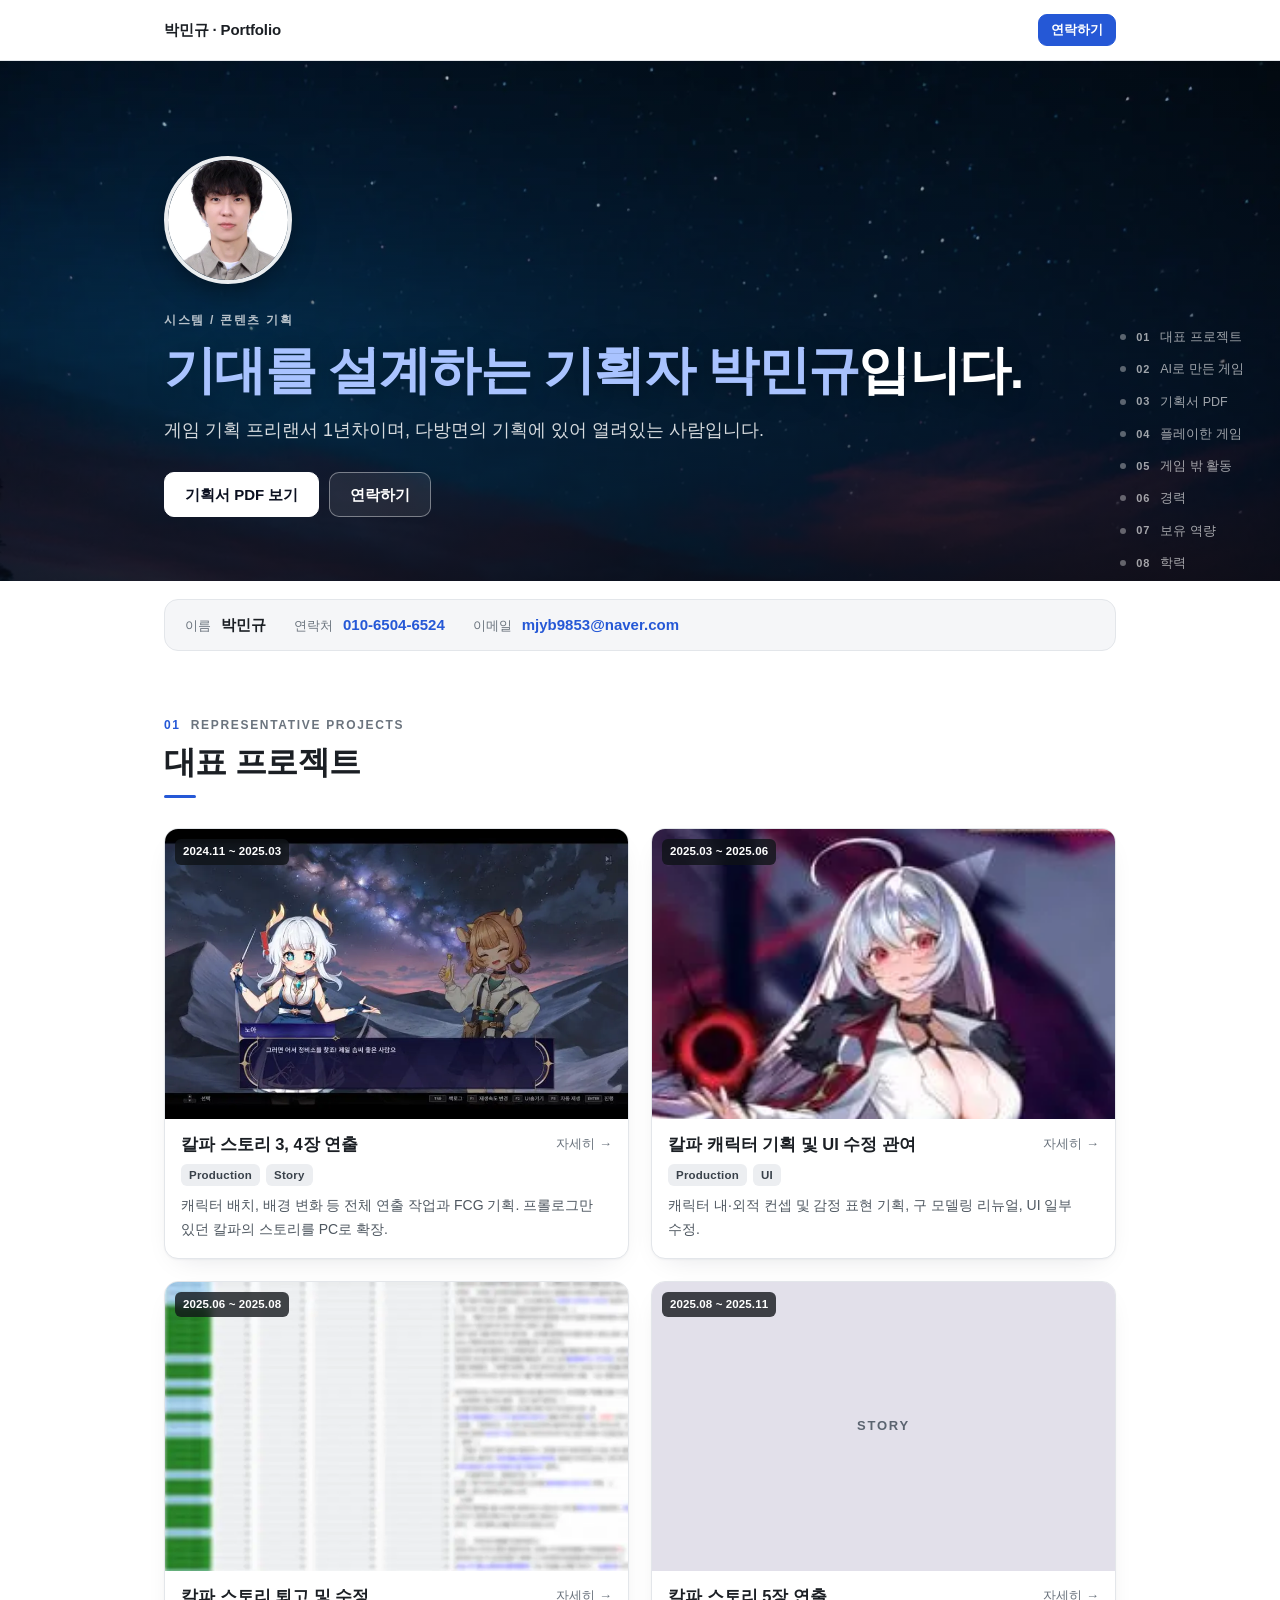
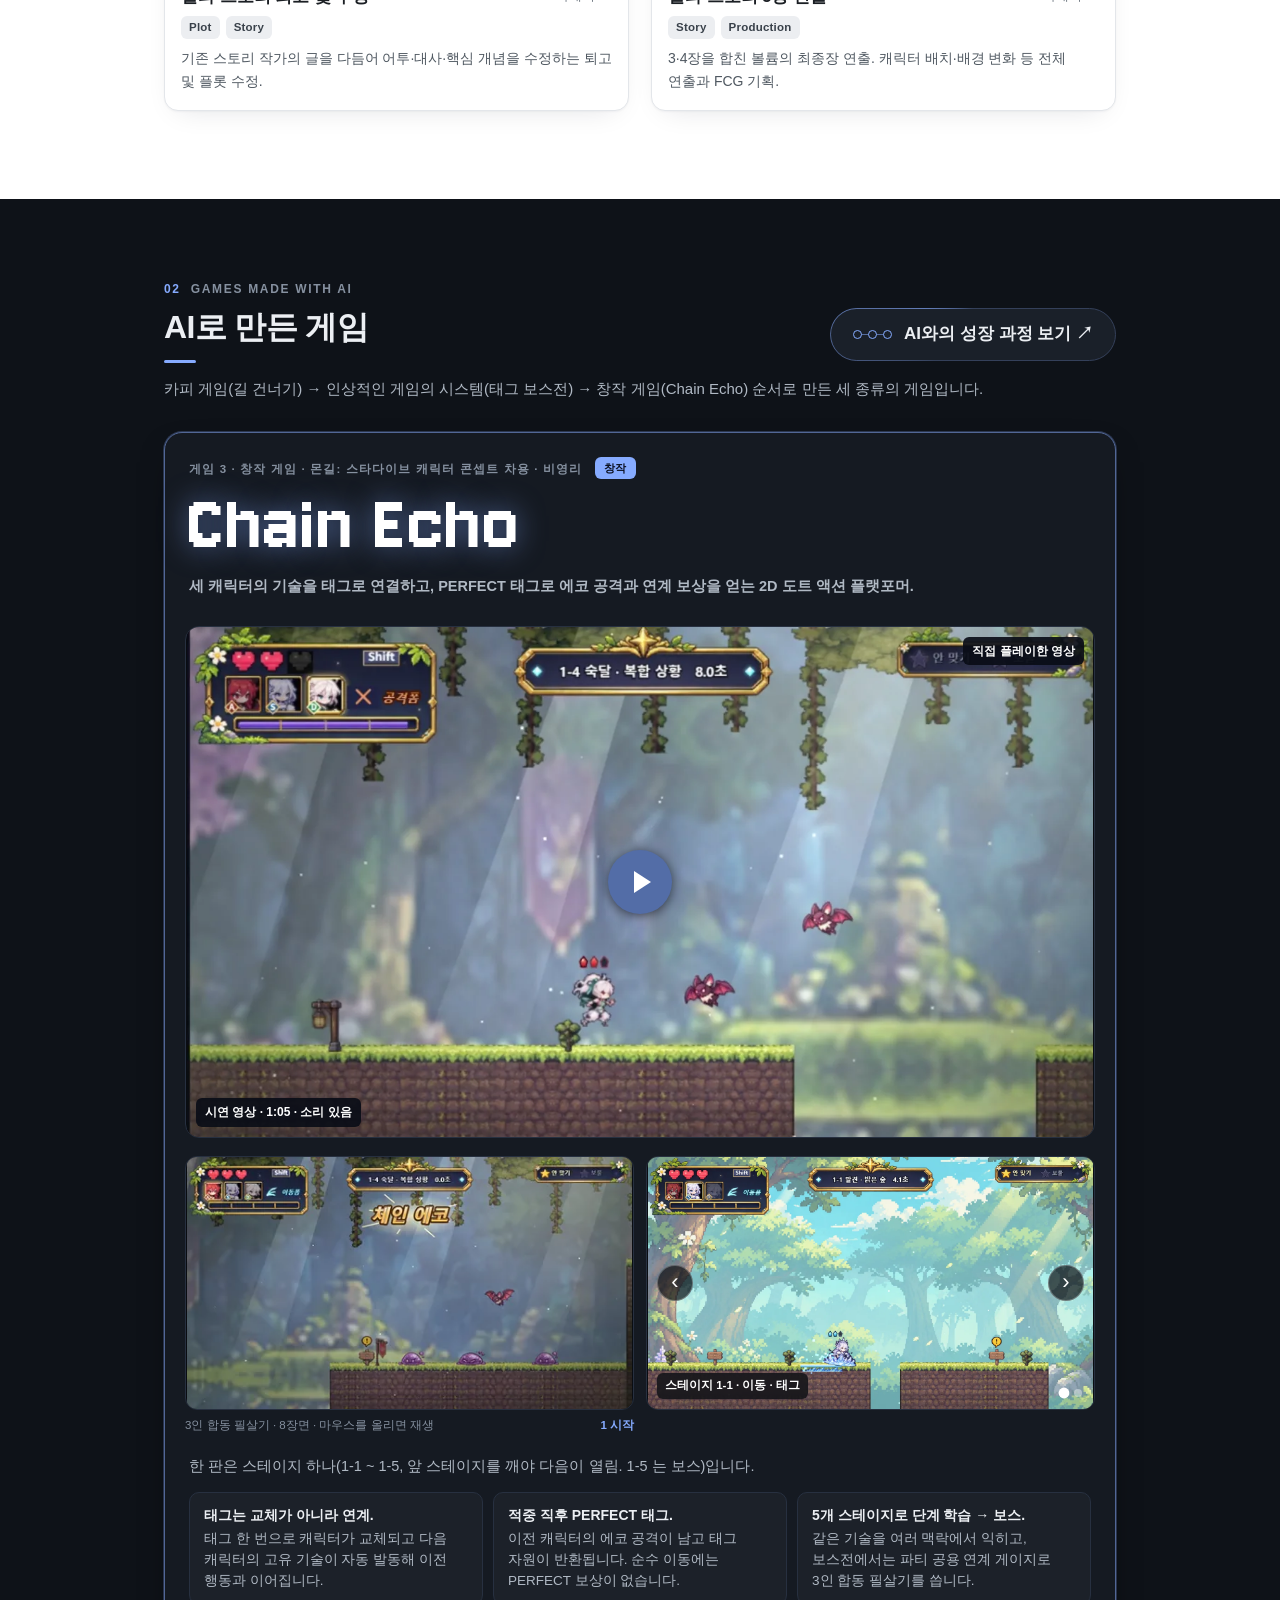
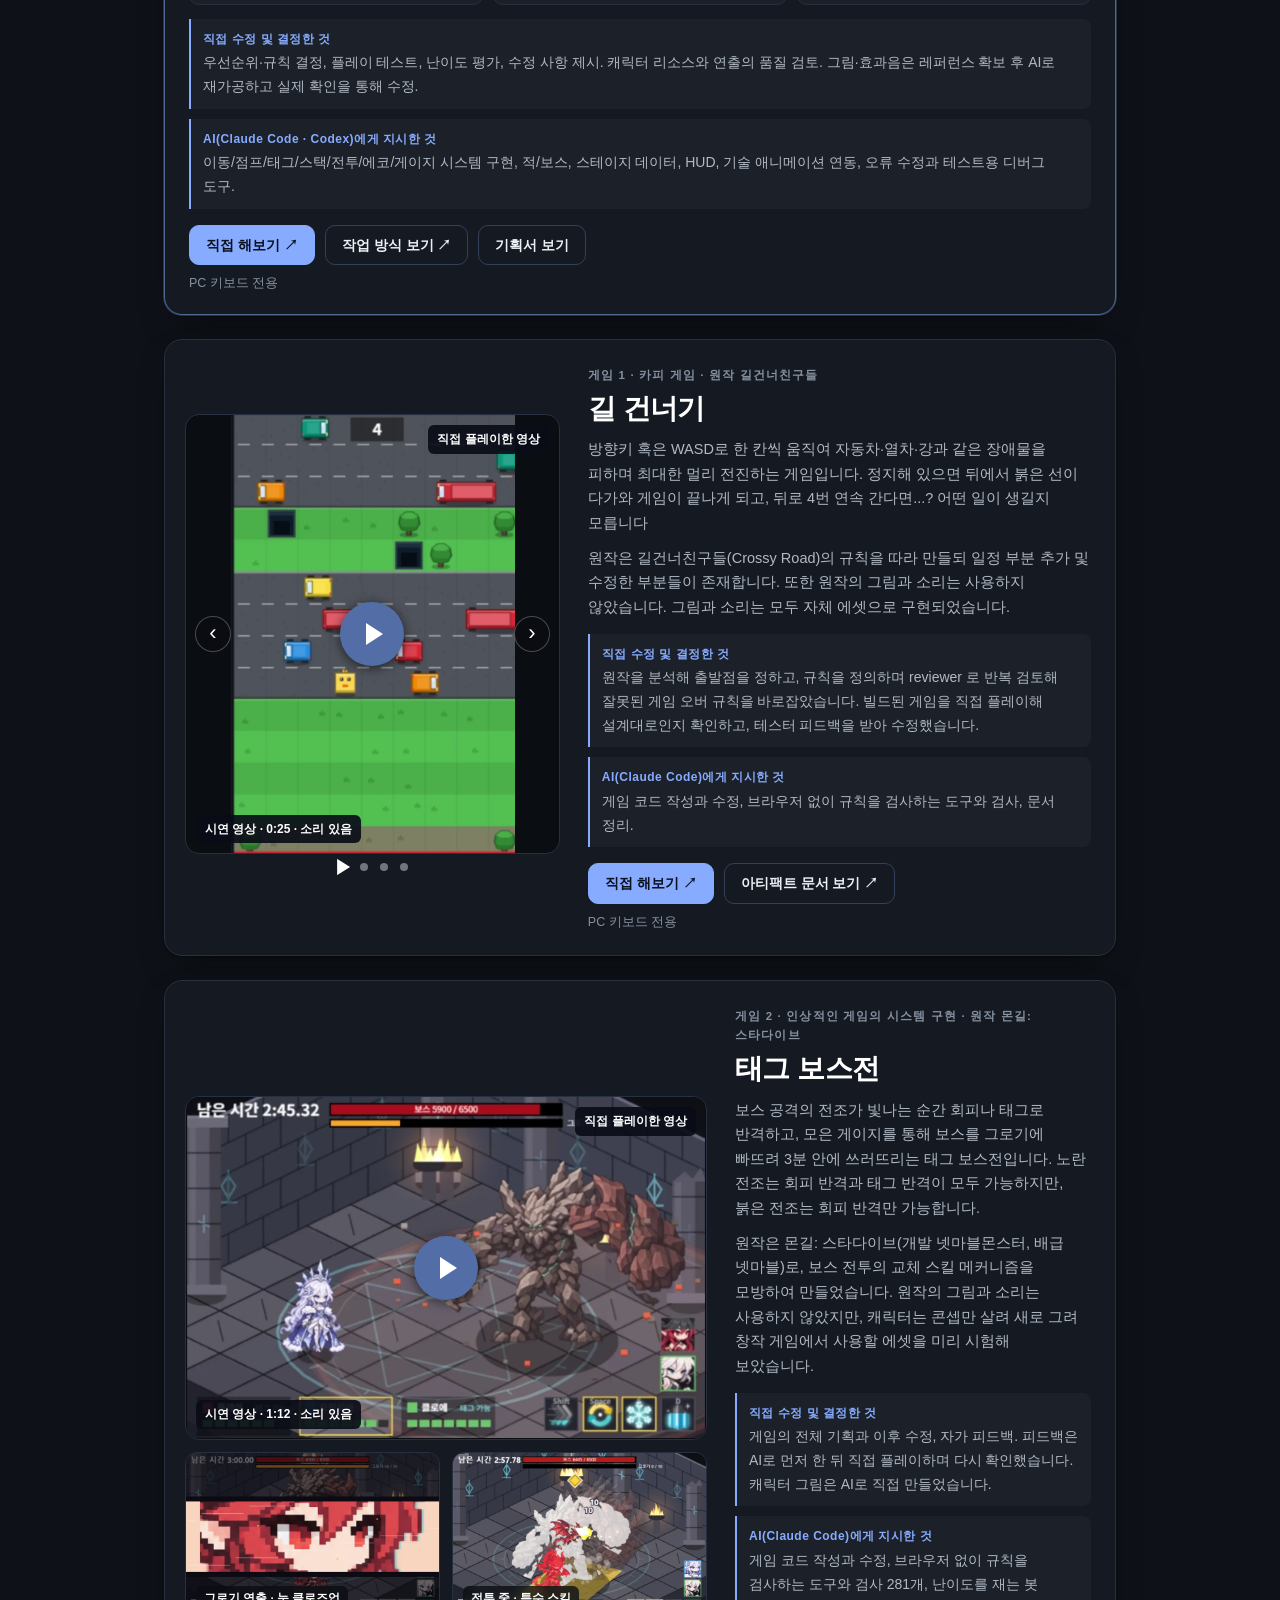
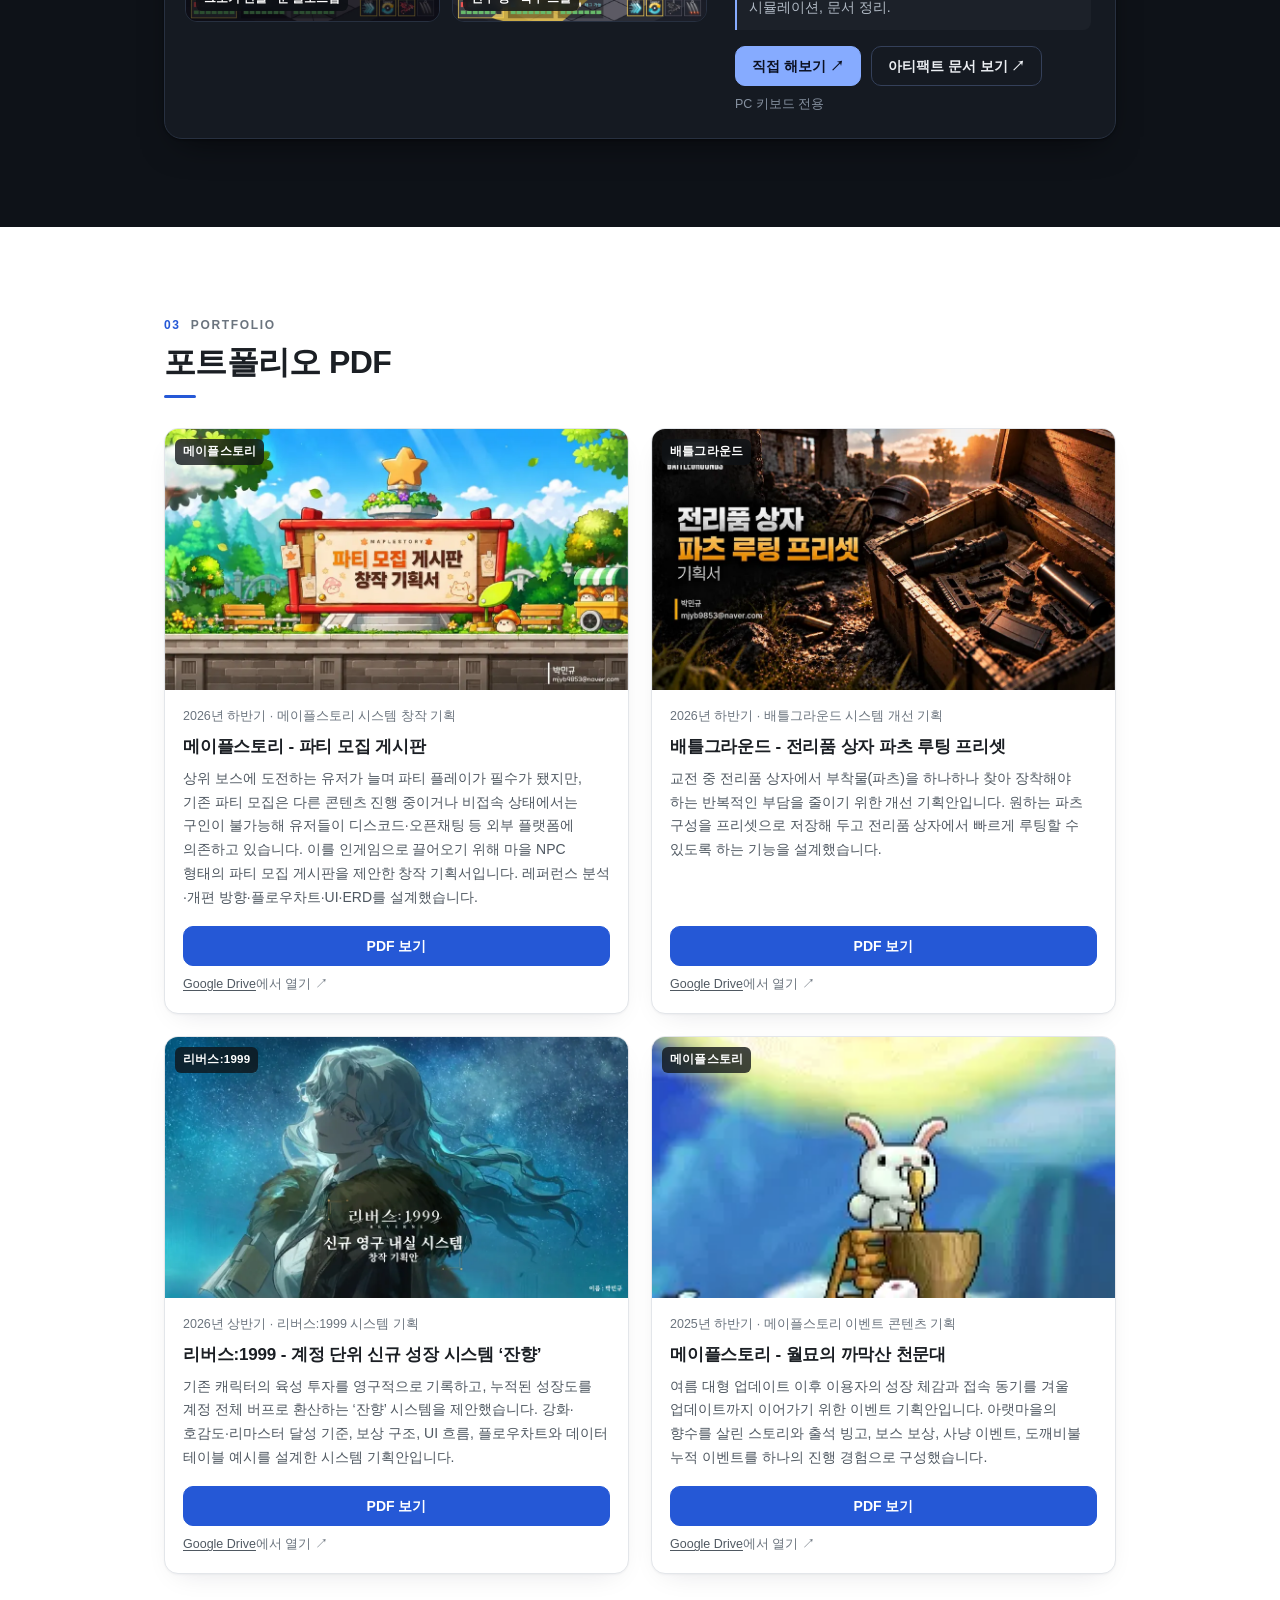
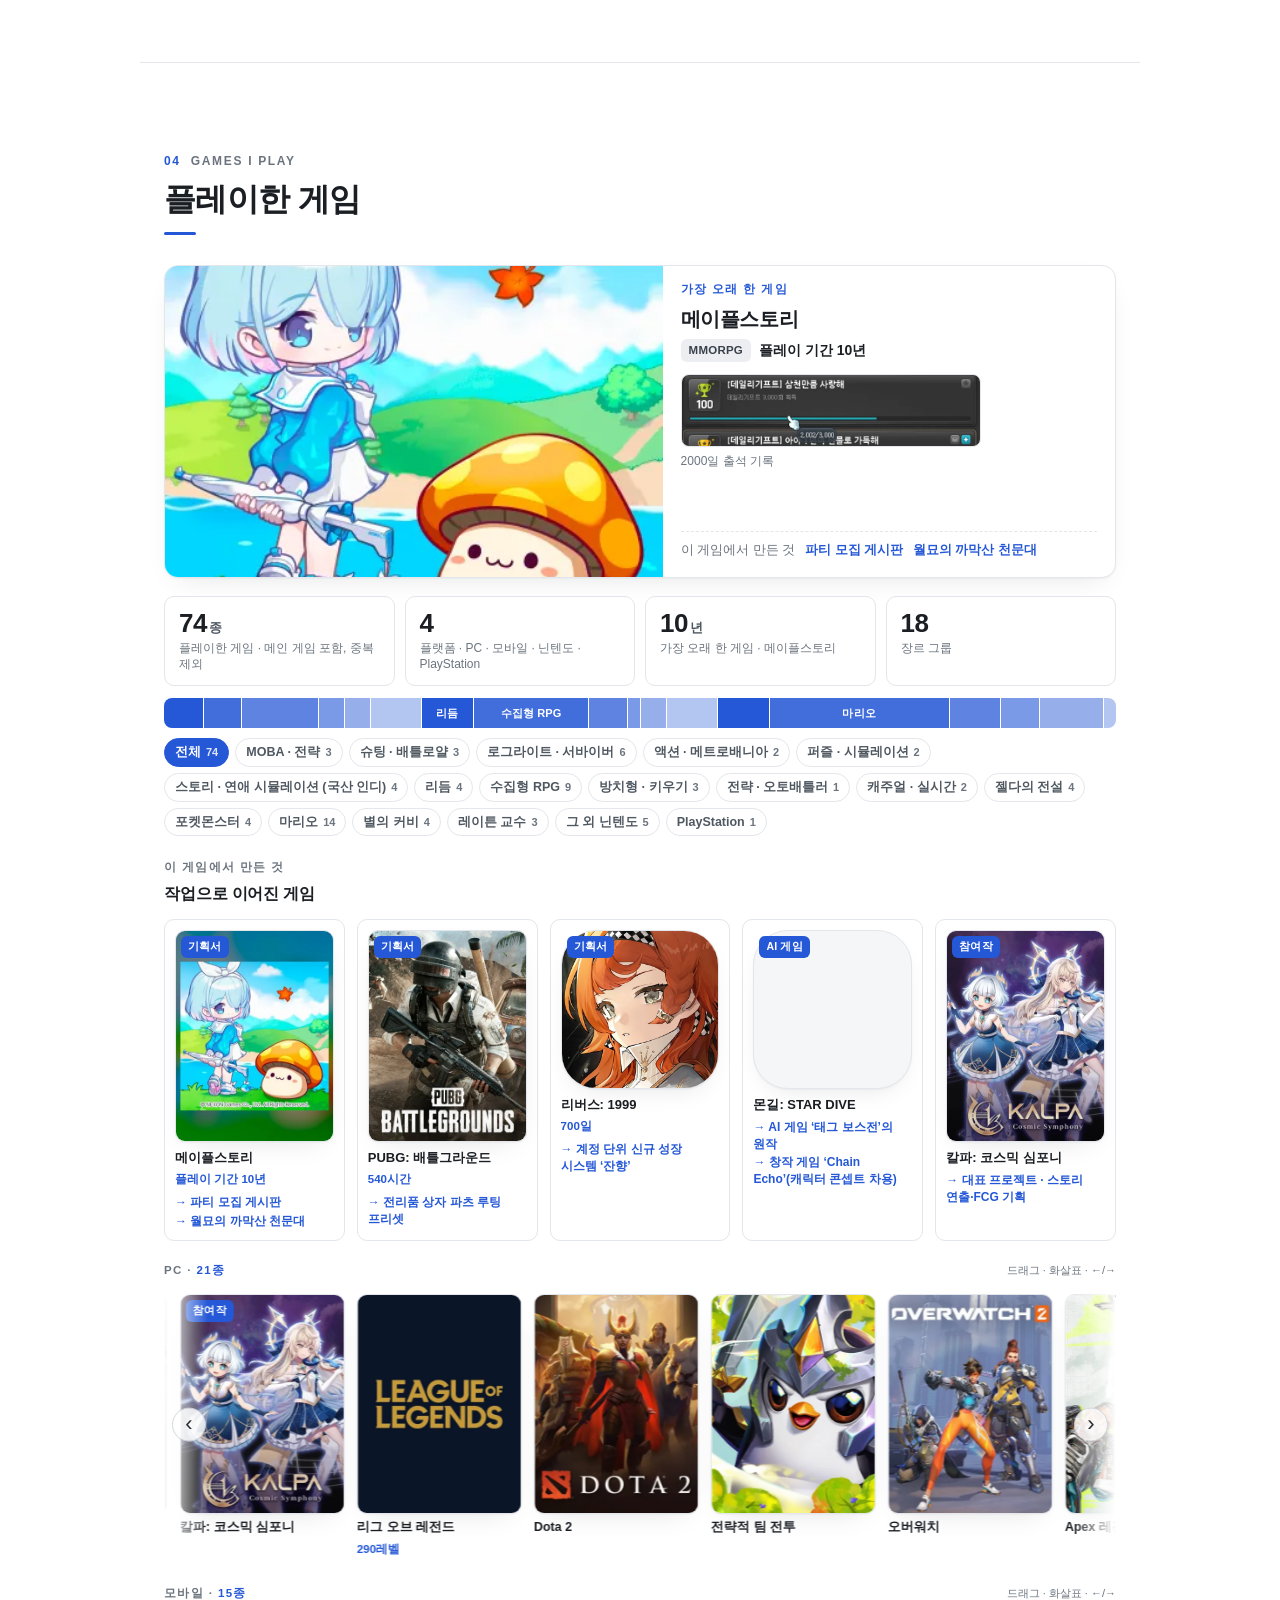
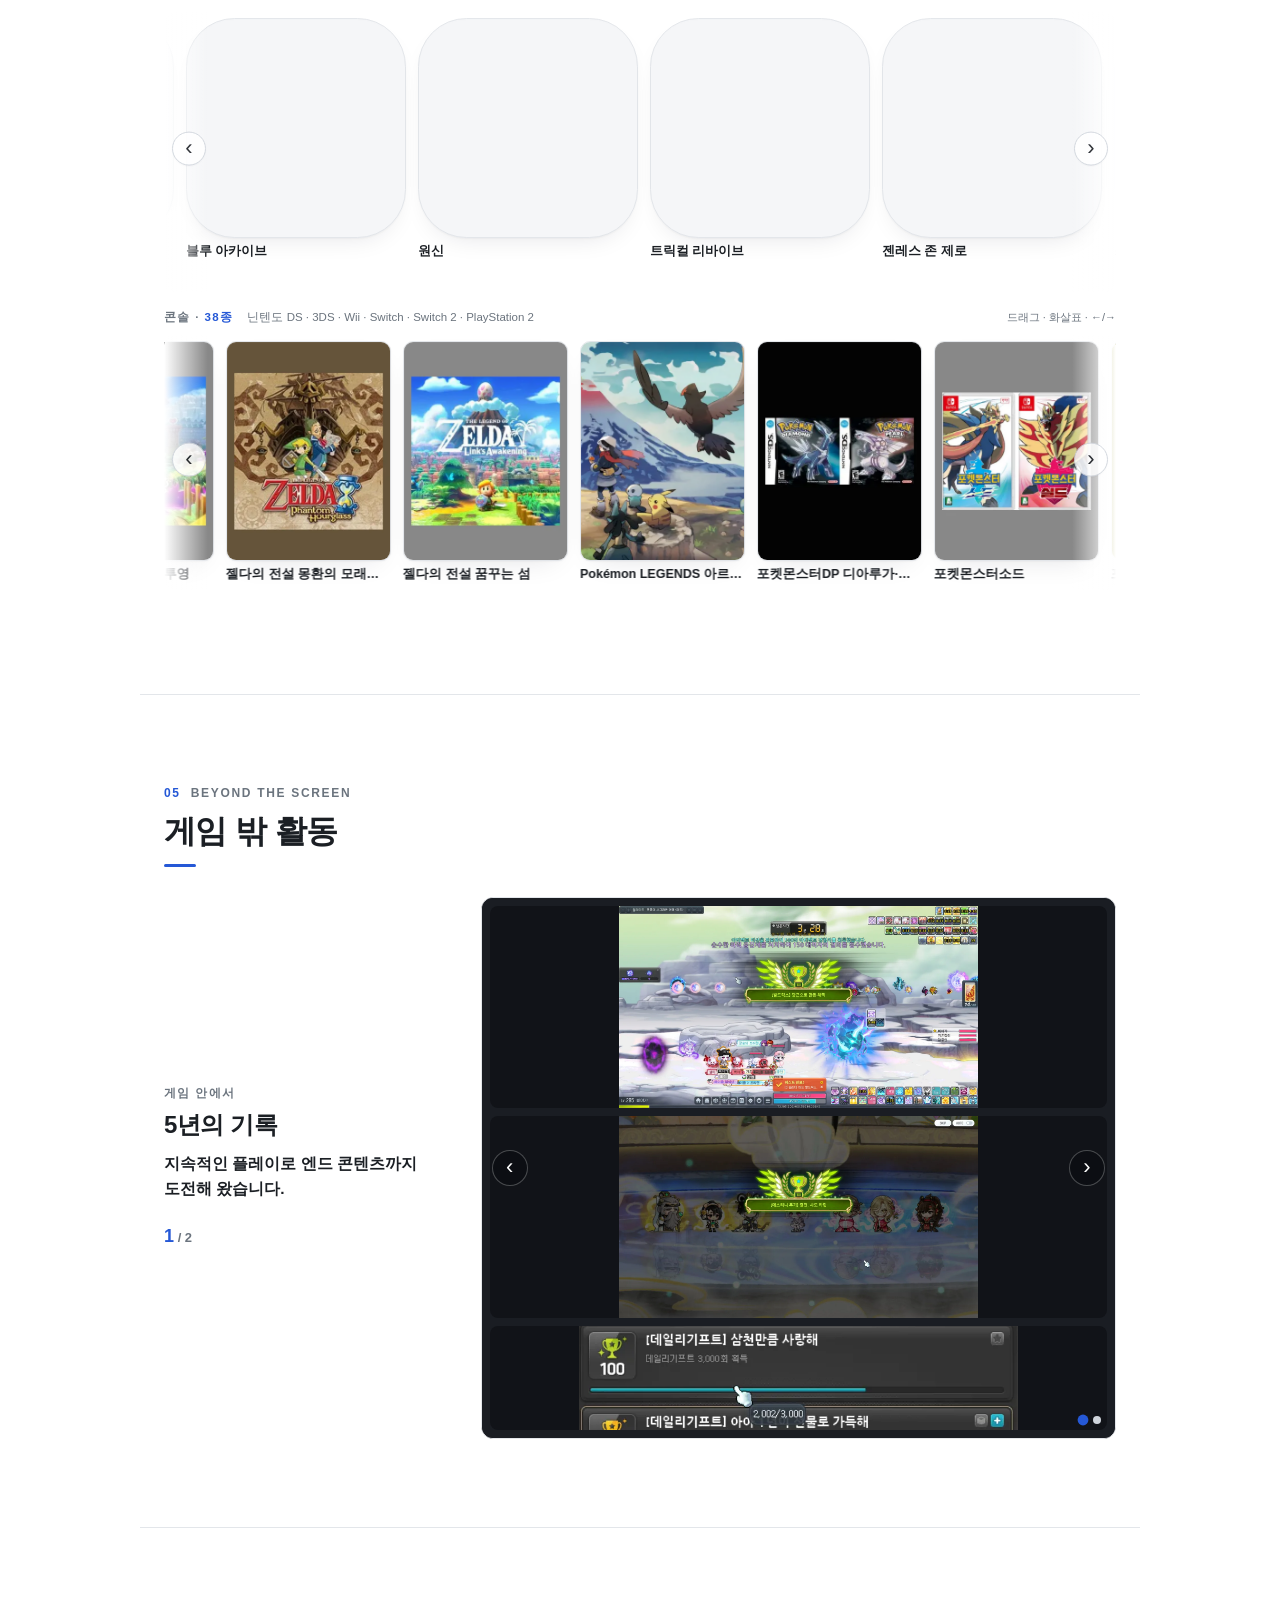
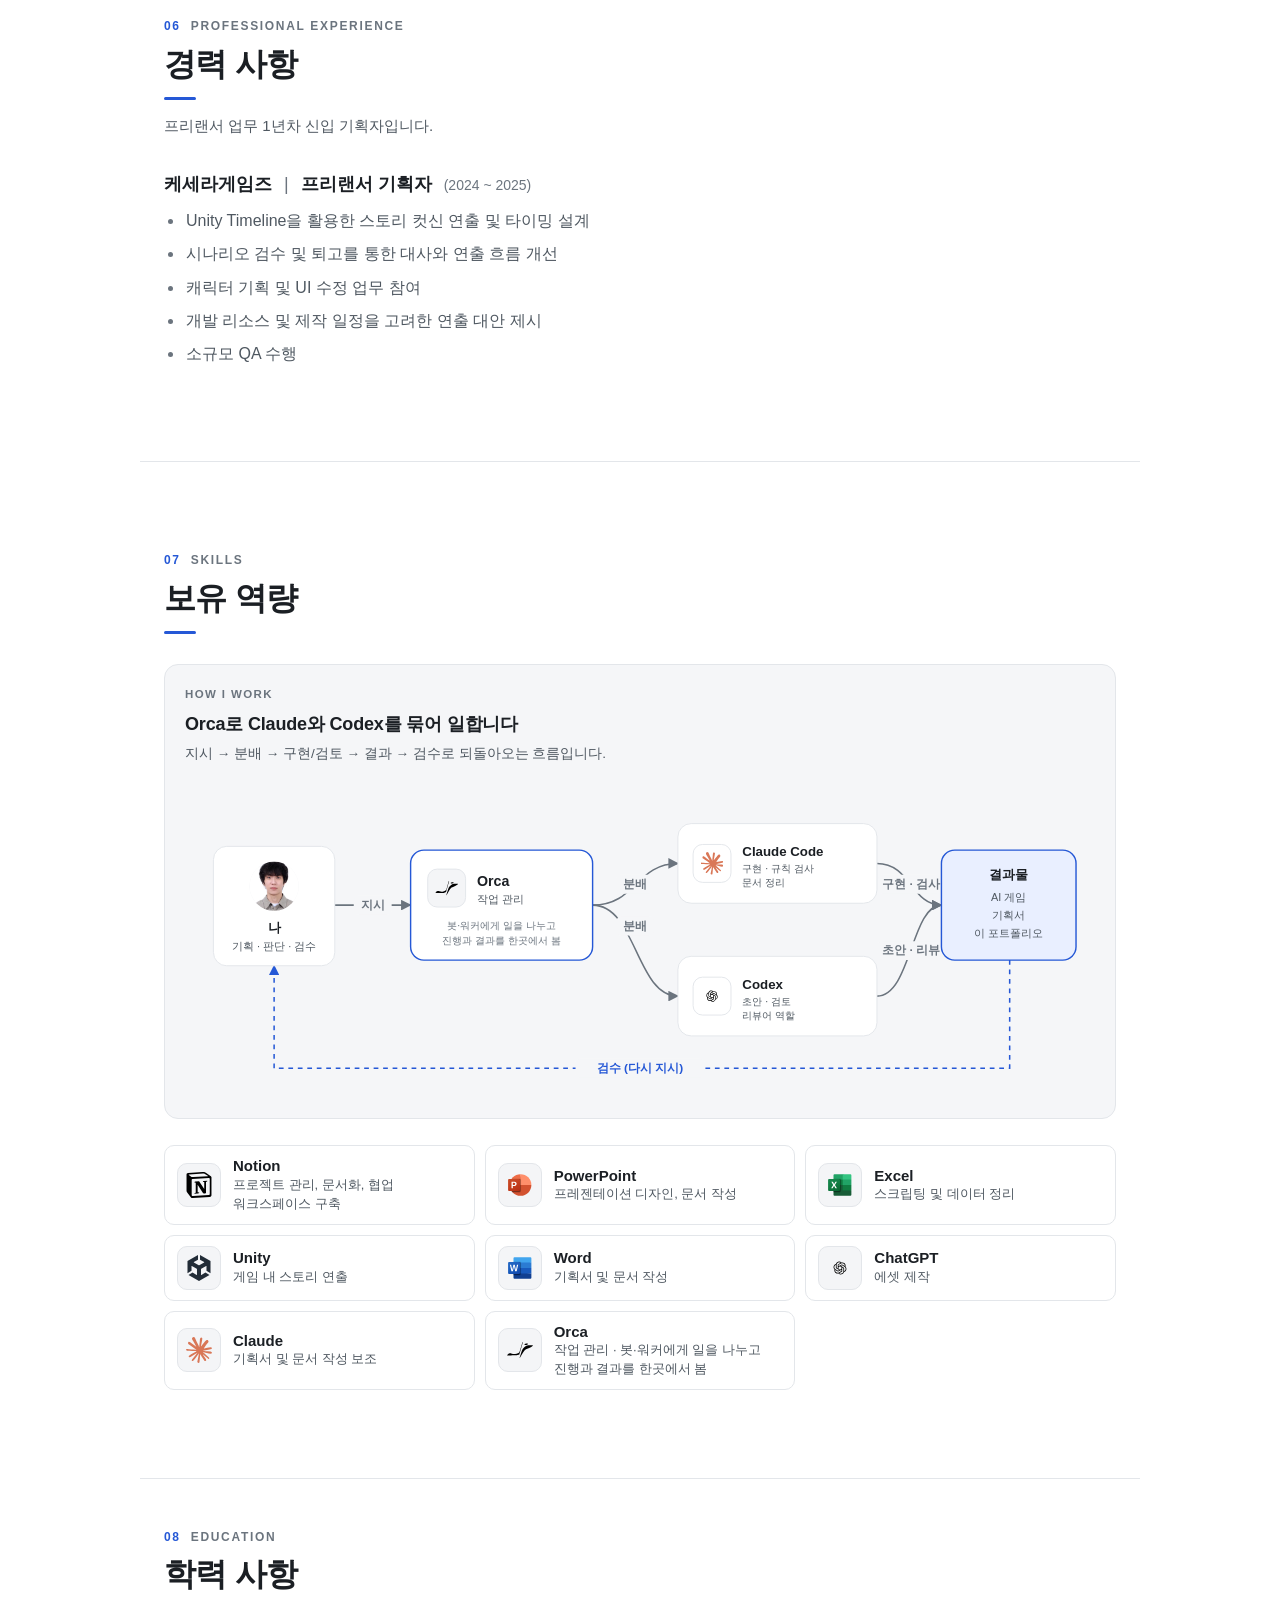
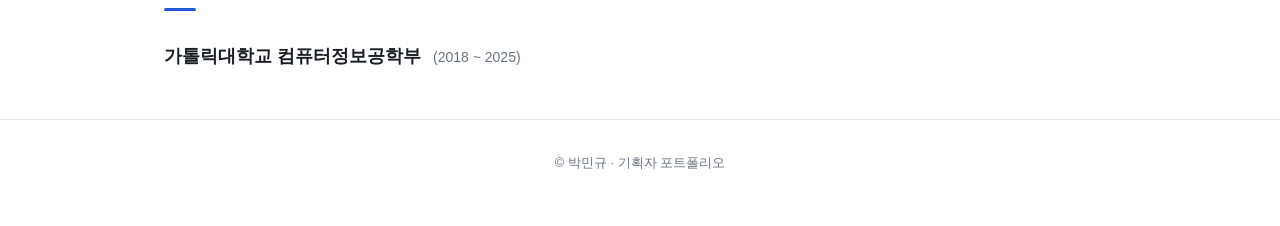
==== commit 545e4ab5: "Merge pull request #3 from MongSsill/lab/layout-b lab/ 레이아웃 B: 섹션 머리 위·본문 아래 전체 폭, 소제목 확대 (기존 페이지 변경" ====
--- a/lab/index.html
+++ b/lab/index.html
@@ -1,5 +1,5 @@
 <!doctype html>
-<html lang="ko">
+<html lang="ko" data-deco="line">
 <head>
   <meta charset="utf-8" />
   <meta name="viewport" content="width=device-width, initial-scale=1" />
@@ -61,7 +61,7 @@
   <div class="hero-bg" role="img" aria-label="밤하늘 커버 이미지"></div>
   <div class="wrap hero-inner">
     <img class="avatar" src="assets/profile.webp" width="128" height="128" alt="박민규 프로필 사진" />
-    <p class="eyebrow">게임 기획자 · 스토리 연출 · 시스템 기획</p>
+    <p class="eyebrow">시스템 / 콘텐츠 기획</p>
     <h1><span class="accent">기대를 설계하는 기획자 박민규</span>입니다.</h1>
     <p class="lead">게임 기획 프리랜서 1년차이며, 다방면의 기획에 있어 열려있는 사람입니다.</p>
     <div class="cta">
@@ -142,62 +142,80 @@
     <section class="section wrap reveal">
       <div class="section-label">
         <p class="en"><span class="num">02</span>Games Made with AI</p>
-        <h2 class="ko">AI로 만든 게임</h2>
+        <div class="ai-heading">
+          <h2 class="ko">AI로 만든 게임</h2>
+          <a class="growth-link" href="https://claude.ai/artifact/Q7hrUpb6ytYvDwqR7nPa7R" target="_blank" rel="noopener" aria-label="AI와의 성장 과정 보기 (새 탭)">
+            <span class="growth-track" aria-hidden="true"><i></i><i></i><i></i></span>
+            <span>AI와의 성장 과정 보기 <span class="growth-arrow" aria-hidden="true">↗</span></span>
+          </a>
+        </div>
+        <p class="desc">카피 게임(길 건너기) → 인상적인 게임의 시스템(태그 보스전) → 창작 게임(Chain Echo) 순서로 만든 세 종류의 게임입니다.</p>
       </div>
       <div class="section-body ai-list">
-        <p class="ai-intro"><b>완전 카피</b>(길 건너기) → <b>큰 게임의 일부</b>(태그 보스전) → <b>창작</b>(Chain Echo) 순서로, 같은 방식(기획은 내가, 코드는 AI)으로 만든 세 게임입니다.</p>
-        <!-- 게임 3: 창작 데모 (피처드) -->
+        <!-- 게임 3: 창작 게임 (피처드) -->
         <article class="ai-card featured-game reveal" id="chain-echo">
           <header class="fg-head">
-            <p class="kicker">게임 3 · 창작 데모 · 몬길: 스타다이브 캐릭터 콘셉트 차용 · 비영리 <span class="badge-original">창작</span></p>
+            <p class="kicker">게임 3 · 창작 게임 · 몬길: 스타다이브 캐릭터 콘셉트 차용 · 비영리 <span class="badge-original">창작</span></p>
             <h3 class="fg-title">Chain Echo</h3>
-            <p class="fg-pitch">세 캐릭터의 이동·전투 기술을 태그로 연결하고, 적중 직후의 PERFECT 태그로 에코 공격과 연계 보상을 얻는 2D 도트 액션 플랫포머.</p>
+            <p class="fg-pitch">세 캐릭터의 기술을 태그로 연결하고, PERFECT 태그로 에코 공격과 연계 보상을 얻는 2D 도트 액션 플랫포머.</p>
           </header>
 
+          <div class="demo-player" id="g3-demo" style="--demo-ratio: 1280 / 720">
+            <video src="assets/video/g3-demo.mp4" poster="assets/video/g3-demo-poster.webp" aria-label="Chain Echo 시연 영상" controls controlslist="nodownload" playsinline preload="metadata"></video>
+            <button type="button" class="demo-overlay" aria-label="Chain Echo 시연 영상 재생" hidden>
+              <span class="demo-play-icon" aria-hidden="true"></span>
+              <span class="demo-caption">시연 영상 · 1:05 · 소리 있음</span>
+              <span class="demo-credit">직접 플레이한 영상</span>
+            </button>
+          </div>
           <div class="fg-visual">
-            <figure class="fg-main">
-              <img src="assets/ai/chain-echo/play-1.webp" alt="Chain Echo 플레이 화면: 스테이지 1-1 에서 캐릭터가 이동하며 태그하는 장면" width="1440" height="816" loading="lazy" decoding="async" />
-              <figcaption>스테이지 1-1 · 이동 · 태그</figcaption>
+            <figure class="ultimate-viewer">
+              <div class="ultimate-stage">
+                <button type="button" class="ultimate-frame" aria-label="합동 필살기 1 · 시작" aria-describedby="ultimate-caption">
+                  <img src="assets/ai/chain-echo/ult-1-start.webp" alt="" width="480" height="272" decoding="async" />
+                </button>
+                <button type="button" class="ultimate-zoom" aria-label="크게 보기"><span aria-hidden="true">⤢</span></button>
+              </div>
+              <figcaption id="ultimate-caption"><span>3인 합동 필살기 · 8장면<span class="ultimate-hover-hint"> · 마우스를 올리면 재생</span></span> <span class="ultimate-name">1 시작</span></figcaption>
             </figure>
-            <figure class="fg-sub">
-              <img src="assets/ai/chain-echo/play-2.webp" alt="Chain Echo 플레이 화면: 스테이지 1-2 에서 플레아가 용 돌진으로 적을 공격하는 장면" width="1440" height="816" loading="lazy" decoding="async" />
-              <figcaption>스테이지 1-2 · 전투 · 용 돌진</figcaption>
-            </figure>
-          </div>
-
-          <div class="fg-strip-wrap">
-            <p class="fg-label"><span class="en">3인 합동 필살기 · 8장면</span><span class="hint">마우스를 올리면 차례로 재생 · 클릭하면 크게</span></p>
-            <ol class="ult-strip" aria-label="합동 필살기 연출 8장면">
-              <li><button type="button" class="photo-btn" data-src="assets/ai/chain-echo/ult-1-start.webp" data-alt="합동 필살기 1 · 시작"><img src="assets/ai/chain-echo/ult-1-start.webp" alt="" width="480" height="272" loading="lazy" decoding="async" /></button><span class="cap"><b>1</b> 시작</span></li>
-              <li><button type="button" class="photo-btn" data-src="assets/ai/chain-echo/ult-2-dragon.webp" data-alt="합동 필살기 2 · 용"><img src="assets/ai/chain-echo/ult-2-dragon.webp" alt="" width="480" height="272" loading="lazy" decoding="async" /></button><span class="cap"><b>2</b> 용</span></li>
-              <li><button type="button" class="photo-btn" data-src="assets/ai/chain-echo/ult-3-ice-rain.webp" data-alt="합동 필살기 3 · 얼음비"><img src="assets/ai/chain-echo/ult-3-ice-rain.webp" alt="" width="480" height="272" loading="lazy" decoding="async" /></button><span class="cap"><b>3</b> 얼음비</span></li>
-              <li><button type="button" class="photo-btn" data-src="assets/ai/chain-echo/ult-4-storm.webp" data-alt="합동 필살기 4 · 폭풍"><img src="assets/ai/chain-echo/ult-4-storm.webp" alt="" width="480" height="272" loading="lazy" decoding="async" /></button><span class="cap"><b>4</b> 폭풍</span></li>
-              <li><button type="button" class="photo-btn" data-src="assets/ai/chain-echo/ult-5-cutscene.webp" data-alt="합동 필살기 5 · 컷신"><img src="assets/ai/chain-echo/ult-5-cutscene.webp" alt="" width="480" height="272" loading="lazy" decoding="async" /></button><span class="cap"><b>5</b> 컷신</span></li>
-              <li><button type="button" class="photo-btn" data-src="assets/ai/chain-echo/ult-6-gather.webp" data-alt="합동 필살기 6 · 집결"><img src="assets/ai/chain-echo/ult-6-gather.webp" alt="" width="480" height="272" loading="lazy" decoding="async" /></button><span class="cap"><b>6</b> 집결</span></li>
-              <li><button type="button" class="photo-btn" data-src="assets/ai/chain-echo/ult-7-joint-strike.webp" data-alt="합동 필살기 7 · 합동 타격"><img src="assets/ai/chain-echo/ult-7-joint-strike.webp" alt="" width="480" height="272" loading="lazy" decoding="async" /></button><span class="cap"><b>7</b> 합동 타격</span></li>
-              <li><button type="button" class="photo-btn" data-src="assets/ai/chain-echo/ult-8-explosion.webp" data-alt="합동 필살기 8 · 폭발"><img src="assets/ai/chain-echo/ult-8-explosion.webp" alt="" width="480" height="272" loading="lazy" decoding="async" /></button><span class="cap"><b>8</b> 폭발</span></li>
-            </ol>
+            <div class="carousel chain-carousel" aria-roledescription="carousel" aria-label="Chain Echo 인게임 화면" tabindex="0">
+              <div class="track">
+                <figure class="slide is-active">
+                  <img src="assets/ai/chain-echo/play-1.webp" alt="Chain Echo 플레이 화면: 스테이지 1-1 에서 캐릭터가 이동하며 태그하는 장면" width="1440" height="816" loading="lazy" decoding="async" />
+                  <figcaption>스테이지 1-1 · 이동 · 태그</figcaption>
+                </figure>
+                <figure class="slide">
+                  <img src="assets/ai/chain-echo/play-2.webp" alt="Chain Echo 플레이 화면: 스테이지 1-2 에서 플레아가 용 돌진으로 적을 공격하는 장면" width="1440" height="816" loading="lazy" decoding="async" />
+                  <figcaption>스테이지 1-2 · 전투 · 용 돌진</figcaption>
+                </figure>
+              </div>
+              <button class="car-btn prev" type="button" aria-label="이전 화면">‹</button>
+              <button class="car-btn next" type="button" aria-label="다음 화면">›</button>
+              <div class="dots" role="tablist" aria-label="화면 선택">
+                <button type="button" role="tab" aria-selected="true" aria-label="이동 · 태그"></button>
+                <button type="button" role="tab" aria-selected="false" aria-label="전투 · 용 돌진"></button>
+              </div>
+            </div>
           </div>
 
           <div class="fg-body">
             <div class="fg-text">
-              <p>몬길: 스타다이브 캐릭터 콘셉트를 차용한 IP 활용 게임, 비영리 창작 게임입니다. 원작 게임의 그림과 소리는 넣지 않았고, 그림·효과음은 레퍼런스를 확보한 뒤 AI로 재가공하고 게임에 맞게 잘라 도트로 다시 칠했습니다. 제목 글꼴은 Jersey 10(SIL Open Font License).</p>
               <p>한 판은 스테이지 하나(1-1 ~ 1-5, 앞 스테이지를 깨야 다음이 열림. 1-5 는 보스)입니다.</p>
               <ol class="fg-keys">
-                <li><span class="k">[확정]</span><strong>태그는 교체가 아니라 연계.</strong> 태그 한 번으로 캐릭터가 교체되고 다음 캐릭터의 고유 기술이 자동 발동해 이전 행동과 이어집니다.</li>
-                <li><span class="k">[확정]</span><strong>적중 직후 PERFECT 태그.</strong> 이전 캐릭터의 에코 공격이 남고 태그 자원이 반환됩니다. 순수 이동에는 PERFECT 보상이 없습니다.</li>
-                <li><span class="k">[확정]</span><strong>5개 스테이지로 단계 학습 → 보스.</strong> 같은 기술을 여러 맥락에서 익히고, 보스전에서는 파티 공용 연계 게이지로 3인 합동 필살기를 씁니다.</li>
+                <li><strong>태그는 교체가 아니라 연계.</strong> 태그 한 번으로 캐릭터가 교체되고 다음 캐릭터의 고유 기술이 자동 발동해 이전 행동과 이어집니다.</li>
+                <li><strong>적중 직후 PERFECT 태그.</strong> 이전 캐릭터의 에코 공격이 남고 태그 자원이 반환됩니다. 순수 이동에는 PERFECT 보상이 없습니다.</li>
+                <li><strong>5개 스테이지로 단계 학습 → 보스.</strong> 같은 기술을 여러 맥락에서 익히고, 보스전에서는 파티 공용 연계 게이지로 3인 합동 필살기를 씁니다.</li>
               </ol>
               <dl class="split">
-                <div><dt>내가 한 것</dt><dd>우선순위·규칙 결정, 플레이 테스트, 난이도 평가, 수정 사항 제시. 캐릭터 리소스와 연출의 품질 검토. 그림·효과음은 레퍼런스 확보 후 AI로 재가공하고 실제 확인을 통해 수정.</dd></div>
-                <div><dt>AI(Claude Code · Codex)에게 맡긴 것</dt><dd>이동/점프/태그/스택/전투/에코/게이지 시스템 구현, 적/보스, 스테이지 데이터, HUD, 기술 애니메이션 연동, 오류 수정과 테스트용 디버그 도구.</dd></div>
+                <div><dt>직접 수정 및 결정한 것</dt><dd>우선순위·규칙 결정, 플레이 테스트, 난이도 평가, 수정 사항 제시. 캐릭터 리소스와 연출의 품질 검토. 그림·효과음은 레퍼런스 확보 후 AI로 재가공하고 실제 확인을 통해 수정.</dd></div>
+                <div><dt>AI(Claude Code · Codex)에게 지시한 것</dt><dd>이동/점프/태그/스택/전투/에코/게이지 시스템 구현, 적/보스, 스테이지 데이터, HUD, 기술 애니메이션 연동, 오류 수정과 테스트용 디버그 도구.</dd></div>
               </dl>
               <div class="actions">
                 <a class="btn primary" href="https://mongssill.github.io/ai-seed-kit-games/g3-original/" target="_blank" rel="noopener">직접 해보기 ↗</a>
                 <a class="btn ghost" href="https://claude.ai/artifact/QQgNLu9UE5DxC6NVqHAgeE" target="_blank" rel="noopener">작업 방식 보기 ↗</a>
                 <a class="btn ghost" href="projects/chain-echo-spec.html">기획서 보기</a>
               </div>
-              <p class="note">PC 키보드 전용 · ← → 이동, Space 점프, A S D 태그, F 기본 공격, Shift 이동폼 ↔ 공격폼, E 체인 에코</p>
+              <p class="note">PC 키보드 전용</p>
             </div>
           </div>
         </article>
@@ -205,9 +223,19 @@
 
         <article class="ai-card portrait reveal">
           <div class="shots">
-            <div class="carousel" id="g1-carousel" aria-roledescription="carousel" aria-label="길 건너기 인게임 화면" tabindex="0">
+            <div class="carousel road-carousel" id="g1-carousel" aria-roledescription="carousel" aria-label="길 건너기 시연 영상 및 인게임 화면" tabindex="0">
               <div class="track">
-                <figure class="slide is-active">
+                <div class="slide is-active">
+                  <div class="demo-player demo-player-portrait" id="g1-demo" style="--demo-ratio: 1280 / 1968">
+                    <video src="assets/video/g1-demo.mp4" poster="assets/video/g1-demo-poster.webp" aria-label="길 건너기 시연 영상" controls controlslist="nodownload" playsinline preload="metadata"></video>
+                    <button type="button" class="demo-overlay" aria-label="길 건너기 시연 영상 재생" hidden>
+                      <span class="demo-play-icon" aria-hidden="true"></span>
+                      <span class="demo-caption">시연 영상 · 0:25 · 소리 있음</span>
+                      <span class="demo-credit">직접 플레이한 영상</span>
+                    </button>
+                  </div>
+                </div>
+                <figure class="slide">
                   <img src="assets/ai/g1-play.webp" alt="길 건너기 플레이 중: 찻길, 강의 통나무, 열차 선로가 함께 보이는 장면" width="864" height="1346" />
                   <figcaption>플레이 중 · 찻길 · 강 · 선로</figcaption>
                 </figure>
@@ -223,20 +251,21 @@
               <button class="car-btn prev" type="button" aria-label="이전 화면">‹</button>
               <button class="car-btn next" type="button" aria-label="다음 화면">›</button>
               <div class="dots" role="tablist" aria-label="화면 선택">
-                <button type="button" role="tab" aria-selected="true" aria-label="1번 화면"></button>
-                <button type="button" role="tab" aria-selected="false" aria-label="2번 화면"></button>
-                <button type="button" role="tab" aria-selected="false" aria-label="3번 화면"></button>
+                <button type="button" role="tab" class="video-dot" aria-selected="true" aria-label="시연 영상"></button>
+                <button type="button" role="tab" aria-selected="false" aria-label="플레이 중"></button>
+                <button type="button" role="tab" aria-selected="false" aria-label="지형"></button>
+                <button type="button" role="tab" aria-selected="false" aria-label="게임 오버"></button>
               </div>
             </div>
           </div>
           <div class="info">
-            <p class="kicker">게임 1 · 완전 카피 · 원작 길건너친구들</p>
+            <p class="kicker">게임 1 · 카피 게임 · 원작 길건너친구들</p>
             <h3>길 건너기</h3>
-            <p>방향키나 WASD로 한 칸씩 움직여 자동차·열차·강 같은 장애물을 피하며 최대한 멀리 전진하는 게임입니다. 가만히 있으면 뒤에서 붉은 선이 따라오고, 뒤로 4번 연속 가도 끝납니다.</p>
-            <p>원작은 길건너친구들(Crossy Road)로, 규칙을 따라 만들되 원작의 그림과 소리는 쓰지 않았습니다. 그림은 모두 도형으로 그렸고, 소리는 파일 없이 브라우저가 직접 만듭니다.</p>
+            <p>방향키 혹은 WASD로 한 칸씩 움직여 자동차·열차·강과 같은 장애물을 피하며 최대한 멀리 전진하는 게임입니다. 정지해 있으면 뒤에서 붉은 선이 다가와 게임이 끝나게 되고, 뒤로 4번 연속 간다면...? 어떤 일이 생길지 모릅니다</p>
+            <p>원작은 길건너친구들(Crossy Road)의 규칙을 따라 만들되 일정 부분 추가 및 수정한 부분들이 존재합니다. 또한 원작의 그림과 소리는 사용하지 않았습니다. 그림과 소리는 모두 자체 에셋으로 구현되었습니다.</p>
             <dl class="split">
-              <div><dt>내가 한 것</dt><dd>원작을 분석해 출발점을 정하고, 규칙을 정의하며 reviewer 로 반복 검토해 잘못된 게임 오버 규칙을 바로잡았습니다. 빌드된 게임을 직접 플레이해 설계대로인지 확인하고, 테스터 피드백을 받아 수정했습니다.</dd></div>
-              <div><dt>AI(Claude Code)에게 맡긴 것</dt><dd>게임 코드 작성과 수정, 브라우저 없이 규칙을 검사하는 도구와 검사, 문서 정리.</dd></div>
+              <div><dt>직접 수정 및 결정한 것</dt><dd>원작을 분석해 출발점을 정하고, 규칙을 정의하며 reviewer 로 반복 검토해 잘못된 게임 오버 규칙을 바로잡았습니다. 빌드된 게임을 직접 플레이해 설계대로인지 확인하고, 테스터 피드백을 받아 수정했습니다.</dd></div>
+              <div><dt>AI(Claude Code)에게 지시한 것</dt><dd>게임 코드 작성과 수정, 브라우저 없이 규칙을 검사하는 도구와 검사, 문서 정리.</dd></div>
             </dl>
             <div class="actions">
               <a class="btn primary" href="https://mongssill.github.io/ai-seed-kit-games/g1-copy/" target="_blank" rel="noopener">직접 해보기 ↗</a>
@@ -248,7 +277,15 @@
 
         <article class="ai-card reveal">
           <div class="shots">
-            <div class="carousel" id="g2-carousel" aria-roledescription="carousel" aria-label="태그 보스전 인게임 화면" tabindex="0">
+            <div class="demo-player" id="g2-demo" style="--demo-ratio: 1280 / 842">
+              <video src="assets/video/g2-demo.mp4" poster="assets/video/g2-demo-poster.webp" aria-label="태그 보스전 시연 영상" controls controlslist="nodownload" playsinline preload="metadata"></video>
+              <button type="button" class="demo-overlay" aria-label="태그 보스전 시연 영상 재생" hidden>
+                <span class="demo-play-icon" aria-hidden="true"></span>
+                <span class="demo-caption">시연 영상 · 1:12 · 소리 있음</span>
+                <span class="demo-credit">직접 플레이한 영상</span>
+              </button>
+            </div>
+            <div class="carousel boss-carousel" id="g2-carousel" aria-roledescription="carousel" aria-label="태그 보스전 인게임 화면" tabindex="0">
               <div class="track">
                 <figure class="slide is-active">
                   <img src="assets/ai/g2-groggy.webp" alt="태그 보스전 그로기 연출: 캐릭터의 눈 클로즈업이 화면을 가로지르는 장면" width="1440" height="962" loading="lazy" />
@@ -268,13 +305,13 @@
             </div>
           </div>
           <div class="info">
-            <p class="kicker">게임 2 · 큰 게임의 일부 · 원작 몬길: 스타다이브</p>
+            <p class="kicker">게임 2 · 인상적인 게임의 시스템 구현 · 원작 몬길: 스타다이브</p>
             <h3>태그 보스전</h3>
-            <p>보스 공격의 전조가 빛나는 순간 회피나 태그로 반격하고, 반격을 모아 보스를 그로기에 빠뜨려 3분 안에 쓰러뜨리는 세 캐릭터 태그 보스전입니다. 노란 전조는 회피 반격과 태그 반격이 모두 되고, 붉은 전조는 회피 반격만 됩니다.</p>
-            <p>원작은 몬길: 스타다이브(개발 넷마블몬스터, 배급 넷마블)로, 보스 전투의 교체 스킬 메커니즘 한 조각을 떼어 만들었습니다. 원작의 그림과 소리는 쓰지 않았고, 캐릭터는 콘셉만 살려 새로 그렸습니다.</p>
+            <p>보스 공격의 전조가 빛나는 순간 회피나 태그로 반격하고, 모은 게이지를 통해 보스를 그로기에 빠뜨려 3분 안에 쓰러뜨리는 태그 보스전입니다. 노란 전조는 회피 반격과 태그 반격이 모두 가능하지만, 붉은 전조는 회피 반격만 가능합니다.</p>
+            <p>원작은 몬길: 스타다이브(개발 넷마블몬스터, 배급 넷마블)로, 보스 전투의 교체 스킬 메커니즘을 모방하여 만들었습니다. 원작의 그림과 소리는 사용하지 않았지만, 캐릭터는 콘셉만 살려 새로 그려 창작 게임에서 사용할 에셋을 미리 시험해 보았습니다.</p>
             <dl class="split">
-              <div><dt>내가 한 것</dt><dd>게임의 전체 기획과 이후 수정, 자가 피드백. 피드백은 AI로 먼저 한 뒤 직접 플레이하며 다시 확인했습니다. 캐릭터 그림은 AI로 직접 만들었습니다.</dd></div>
-              <div><dt>AI(Claude Code)에게 맡긴 것</dt><dd>게임 코드 작성과 수정, 브라우저 없이 규칙을 검사하는 도구와 검사 281개, 난이도를 재는 봇 시뮬레이션, 문서 정리.</dd></div>
+              <div><dt>직접 수정 및 결정한 것</dt><dd>게임의 전체 기획과 이후 수정, 자가 피드백. 피드백은 AI로 먼저 한 뒤 직접 플레이하며 다시 확인했습니다. 캐릭터 그림은 AI로 직접 만들었습니다.</dd></div>
+              <div><dt>AI(Claude Code)에게 지시한 것</dt><dd>게임 코드 작성과 수정, 브라우저 없이 규칙을 검사하는 도구와 검사 281개, 난이도를 재는 봇 시뮬레이션, 문서 정리.</dd></div>
             </dl>
             <div class="actions">
               <a class="btn primary" href="https://mongssill.github.io/ai-seed-kit-games/g2-slice/" target="_blank" rel="noopener">직접 해보기 ↗</a>
@@ -380,7 +417,6 @@
           <p class="kicker">가장 오래 한 게임</p>
           <h3>메이플스토리</h3>
           <div class="row"><span class="tag">MMORPG</span><span class="record">플레이 기간 10년</span></div>
-          <p class="obs" data-observation=""><span class="hint">관찰 메모 추가 예정</span></p>
           <figure class="proof">
             <img src="assets/beyond/maple-2000days.webp" alt="2000일 출석 기록" loading="lazy" width="768" height="182" />
             <figcaption>2000일 출석 기록</figcaption>
@@ -394,11 +430,10 @@
         <li><strong>74<small>종</small></strong><span>플레이한 게임 · 메인 게임 포함, 중복 제외</span></li>
         <li><strong>4</strong><span>플랫폼 · PC · 모바일 · 닌텐도 · PlayStation</span></li>
         <li><strong>10<small>년</small></strong><span>가장 오래 한 게임 · 메이플스토리</span></li>
-        <li><strong>18</strong><span>장르 그룹 · 칸이나 칩을 누르면 그 장르만 보기</span></li>
+        <li><strong>18</strong><span>장르 그룹</span></li>
       </ul>
 
       <!-- 현재 상태 줄 -->
-      <p class="genre-status" aria-live="polite"><span data-genre-label>전체 74종 보는 중</span><button type="button" class="genre-clear" aria-label="필터 해제" hidden>✕</button></p>
 
       <!-- 장르 분포 바 (칸 = 필터) -->
       <div class="genre-bar reveal" role="group" aria-label="장르 분포 · 칸을 누르면 그 장르만 보기">
@@ -888,9 +923,9 @@
   </button>
 </li>
 <li class="tile is-square" data-genre="mobile-방치형-키우기">
-  <button type="button" class="tile-btn" data-slug="mini-warriors" data-shape="square" data-name="Mini Warriors" data-platform="모바일" data-group="방치형 · 키우기" data-genre="mobile-방치형-키우기" data-unverified="1" aria-label="Mini Warriors 자세히">
+  <button type="button" class="tile-btn" data-slug="mini-warriors" data-shape="square" data-name="Mini Warriors" data-platform="모바일" data-group="방치형 · 키우기" data-genre="mobile-방치형-키우기" aria-label="Mini Warriors 자세히">
     <span class="tile-cover"><img src="assets/games/covers/mini-warriors.webp" alt="" loading="lazy" decoding="async" width="360" height="480" draggable="false" /></span>
-    <span class="tile-name">Mini Warriors ※</span>
+    <span class="tile-name">Mini Warriors</span>
     
   </button>
 </li>
@@ -993,9 +1028,9 @@
   </button>
 </li>
 <li class="tile is-square is-dup" data-genre="mobile-방치형-키우기" aria-hidden="true">
-  <button type="button" class="tile-btn" data-slug="mini-warriors" data-shape="square" data-name="Mini Warriors" data-platform="모바일" data-group="방치형 · 키우기" data-genre="mobile-방치형-키우기" data-unverified="1" tabindex="-1" aria-label="Mini Warriors 자세히">
+  <button type="button" class="tile-btn" data-slug="mini-warriors" data-shape="square" data-name="Mini Warriors" data-platform="모바일" data-group="방치형 · 키우기" data-genre="mobile-방치형-키우기" tabindex="-1" aria-label="Mini Warriors 자세히">
     <span class="tile-cover"><img src="assets/games/covers/mini-warriors.webp" alt="" loading="lazy" decoding="async" width="360" height="480" draggable="false" /></span>
-    <span class="tile-name">Mini Warriors ※</span>
+    <span class="tile-name">Mini Warriors</span>
     
   </button>
 </li>
@@ -1044,9 +1079,9 @@
   </button>
 </li>
 <li class="tile" data-genre="console-젤다의-전설">
-  <button type="button" class="tile-btn" data-slug="zelda-phantom-hourglass" data-shape="portrait" data-name="젤다의 전설 몽환의 모래시계" data-platform="콘솔" data-group="젤다의 전설" data-genre="console-젤다의-전설" data-unverified="1" aria-label="젤다의 전설 몽환의 모래시계 자세히">
+  <button type="button" class="tile-btn" data-slug="zelda-phantom-hourglass" data-shape="portrait" data-name="젤다의 전설 몽환의 모래시계" data-platform="콘솔" data-group="젤다의 전설" data-genre="console-젤다의-전설" aria-label="젤다의 전설 몽환의 모래시계 자세히">
     <span class="tile-cover"><img src="assets/games/covers/zelda-phantom-hourglass.webp" alt="" loading="lazy" decoding="async" width="360" height="480" draggable="false" /></span>
-    <span class="tile-name">젤다의 전설 몽환의 모래시계 ※</span>
+    <span class="tile-name">젤다의 전설 몽환의 모래시계</span>
     
   </button>
 </li>
@@ -1065,9 +1100,9 @@
   </button>
 </li>
 <li class="tile" data-genre="console-포켓몬스터">
-  <button type="button" class="tile-btn" data-slug="pokemon-dp-pt" data-shape="portrait" data-name="포켓몬스터DP 디아루가·펄기아 / 포켓몬스터Pt 기라티나" data-platform="콘솔" data-group="포켓몬스터" data-genre="console-포켓몬스터" data-unverified="1" aria-label="포켓몬스터DP 디아루가·펄기아 / 포켓몬스터Pt 기라티나 자세히">
+  <button type="button" class="tile-btn" data-slug="pokemon-dp-pt" data-shape="portrait" data-name="포켓몬스터DP 디아루가·펄기아 / 포켓몬스터Pt 기라티나" data-platform="콘솔" data-group="포켓몬스터" data-genre="console-포켓몬스터" aria-label="포켓몬스터DP 디아루가·펄기아 / 포켓몬스터Pt 기라티나 자세히">
     <span class="tile-cover"><img src="assets/games/covers/pokemon-dp-pt.webp" alt="" loading="lazy" decoding="async" width="360" height="480" draggable="false" /></span>
-    <span class="tile-name">포켓몬스터DP 디아루가·펄기아 / 포켓몬스터Pt 기라티나 ※</span>
+    <span class="tile-name">포켓몬스터DP 디아루가·펄기아 / 포켓몬스터Pt 기라티나</span>
     
   </button>
 </li>
@@ -1100,16 +1135,16 @@
   </button>
 </li>
 <li class="tile" data-genre="console-마리오">
-  <button type="button" class="tile-btn" data-slug="super-mario-64-ds" data-shape="portrait" data-name="슈퍼 마리오 64 DS" data-platform="콘솔" data-group="마리오" data-genre="console-마리오" data-unverified="1" aria-label="슈퍼 마리오 64 DS 자세히">
+  <button type="button" class="tile-btn" data-slug="super-mario-64-ds" data-shape="portrait" data-name="슈퍼 마리오 64 DS" data-platform="콘솔" data-group="마리오" data-genre="console-마리오" aria-label="슈퍼 마리오 64 DS 자세히">
     <span class="tile-cover"><img src="assets/games/covers/super-mario-64-ds.webp" alt="" loading="lazy" decoding="async" width="360" height="480" draggable="false" /></span>
-    <span class="tile-name">슈퍼 마리오 64 DS ※</span>
+    <span class="tile-name">슈퍼 마리오 64 DS</span>
     
   </button>
 </li>
 <li class="tile" data-genre="console-마리오">
-  <button type="button" class="tile-btn" data-slug="mario-kart-ds" data-shape="portrait" data-name="마리오 카트 DS" data-platform="콘솔" data-group="마리오" data-genre="console-마리오" data-unverified="1" aria-label="마리오 카트 DS 자세히">
+  <button type="button" class="tile-btn" data-slug="mario-kart-ds" data-shape="portrait" data-name="마리오 카트 DS" data-platform="콘솔" data-group="마리오" data-genre="console-마리오" aria-label="마리오 카트 DS 자세히">
     <span class="tile-cover"><img src="assets/games/covers/mario-kart-ds.webp" alt="" loading="lazy" decoding="async" width="360" height="480" draggable="false" /></span>
-    <span class="tile-name">마리오 카트 DS ※</span>
+    <span class="tile-name">마리오 카트 DS</span>
     
   </button>
 </li>
@@ -1121,9 +1156,9 @@
   </button>
 </li>
 <li class="tile" data-genre="console-마리오">
-  <button type="button" class="tile-btn" data-slug="new-super-mario-bros" data-shape="portrait" data-name="뉴 슈퍼 마리오브라더스" data-platform="콘솔" data-group="마리오" data-genre="console-마리오" data-unverified="1" aria-label="뉴 슈퍼 마리오브라더스 자세히">
+  <button type="button" class="tile-btn" data-slug="new-super-mario-bros" data-shape="portrait" data-name="뉴 슈퍼 마리오브라더스" data-platform="콘솔" data-group="마리오" data-genre="console-마리오" aria-label="뉴 슈퍼 마리오브라더스 자세히">
     <span class="tile-cover"><img src="assets/games/covers/new-super-mario-bros.webp" alt="" loading="lazy" decoding="async" width="360" height="480" draggable="false" /></span>
-    <span class="tile-name">뉴 슈퍼 마리오브라더스 ※</span>
+    <span class="tile-name">뉴 슈퍼 마리오브라더스</span>
     
   </button>
 </li>
@@ -1156,16 +1191,16 @@
   </button>
 </li>
 <li class="tile" data-genre="console-마리오">
-  <button type="button" class="tile-btn" data-slug="yoshis-island-ds" data-shape="portrait" data-name="요시 아일랜드 DS" data-platform="콘솔" data-group="마리오" data-genre="console-마리오" data-unverified="1" aria-label="요시 아일랜드 DS 자세히">
+  <button type="button" class="tile-btn" data-slug="yoshis-island-ds" data-shape="portrait" data-name="요시 아일랜드 DS" data-platform="콘솔" data-group="마리오" data-genre="console-마리오" aria-label="요시 아일랜드 DS 자세히">
     <span class="tile-cover"><img src="assets/games/covers/yoshis-island-ds.webp" alt="" loading="lazy" decoding="async" width="360" height="480" draggable="false" /></span>
-    <span class="tile-name">요시 아일랜드 DS ※</span>
+    <span class="tile-name">요시 아일랜드 DS</span>
     
   </button>
 </li>
 <li class="tile" data-genre="console-마리오">
-  <button type="button" class="tile-btn" data-slug="super-paper-mario" data-shape="portrait" data-name="슈퍼 페이퍼 마리오" data-platform="콘솔" data-group="마리오" data-genre="console-마리오" data-unverified="1" aria-label="슈퍼 페이퍼 마리오 자세히">
+  <button type="button" class="tile-btn" data-slug="super-paper-mario" data-shape="portrait" data-name="슈퍼 페이퍼 마리오" data-platform="콘솔" data-group="마리오" data-genre="console-마리오" aria-label="슈퍼 페이퍼 마리오 자세히">
     <span class="tile-cover"><img src="assets/games/covers/super-paper-mario.webp" alt="" loading="lazy" decoding="async" width="360" height="480" draggable="false" /></span>
-    <span class="tile-name">슈퍼 페이퍼 마리오 ※</span>
+    <span class="tile-name">슈퍼 페이퍼 마리오</span>
     
   </button>
 </li>
@@ -1177,9 +1212,9 @@
   </button>
 </li>
 <li class="tile" data-genre="console-마리오">
-  <button type="button" class="tile-btn" data-slug="mario-luigi-partners-in-time" data-shape="portrait" data-name="마리오&amp;루이지 RPG 시간의 파트너" data-platform="콘솔" data-group="마리오" data-genre="console-마리오" data-unverified="1" aria-label="마리오&amp;루이지 RPG 시간의 파트너 자세히">
+  <button type="button" class="tile-btn" data-slug="mario-luigi-partners-in-time" data-shape="portrait" data-name="마리오&amp;루이지 RPG 시간의 파트너" data-platform="콘솔" data-group="마리오" data-genre="console-마리오" aria-label="마리오&amp;루이지 RPG 시간의 파트너 자세히">
     <span class="tile-cover"><img src="assets/games/covers/mario-luigi-partners-in-time.webp" alt="" loading="lazy" decoding="async" width="360" height="480" draggable="false" /></span>
-    <span class="tile-name">마리오&amp;루이지 RPG 시간의 파트너 ※</span>
+    <span class="tile-name">마리오&amp;루이지 RPG 시간의 파트너</span>
     
   </button>
 </li>
@@ -1191,51 +1226,51 @@
   </button>
 </li>
 <li class="tile" data-genre="console-별의-커비">
-  <button type="button" class="tile-btn" data-slug="kirby-squeak-squad" data-shape="portrait" data-name="별의 커비 도팡 일당의 습격" data-platform="콘솔" data-group="별의 커비" data-genre="console-별의-커비" data-unverified="1" aria-label="별의 커비 도팡 일당의 습격 자세히">
+  <button type="button" class="tile-btn" data-slug="kirby-squeak-squad" data-shape="portrait" data-name="별의 커비 도팡 일당의 습격" data-platform="콘솔" data-group="별의 커비" data-genre="console-별의-커비" aria-label="별의 커비 도팡 일당의 습격 자세히">
     <span class="tile-cover"><img src="assets/games/covers/kirby-squeak-squad.webp" alt="" loading="lazy" decoding="async" width="360" height="480" draggable="false" /></span>
-    <span class="tile-name">별의 커비 도팡 일당의 습격 ※</span>
+    <span class="tile-name">별의 커비 도팡 일당의 습격</span>
     
   </button>
 </li>
 <li class="tile" data-genre="console-별의-커비">
-  <button type="button" class="tile-btn" data-slug="kirby-super-star-ultra" data-shape="portrait" data-name="별의 커비 울트라 슈퍼 디럭스" data-platform="콘솔" data-group="별의 커비" data-genre="console-별의-커비" data-unverified="1" aria-label="별의 커비 울트라 슈퍼 디럭스 자세히">
+  <button type="button" class="tile-btn" data-slug="kirby-super-star-ultra" data-shape="portrait" data-name="별의 커비 울트라 슈퍼 디럭스" data-platform="콘솔" data-group="별의 커비" data-genre="console-별의-커비" aria-label="별의 커비 울트라 슈퍼 디럭스 자세히">
     <span class="tile-cover"><img src="assets/games/covers/kirby-super-star-ultra.webp" alt="" loading="lazy" decoding="async" width="360" height="480" draggable="false" /></span>
-    <span class="tile-name">별의 커비 울트라 슈퍼 디럭스 ※</span>
+    <span class="tile-name">별의 커비 울트라 슈퍼 디럭스</span>
     
   </button>
 </li>
 <li class="tile" data-genre="console-별의-커비">
-  <button type="button" class="tile-btn" data-slug="kirbys-epic-yarn" data-shape="portrait" data-name="털실 커비 이야기" data-platform="콘솔" data-group="별의 커비" data-genre="console-별의-커비" data-unverified="1" aria-label="털실 커비 이야기 자세히">
+  <button type="button" class="tile-btn" data-slug="kirbys-epic-yarn" data-shape="portrait" data-name="털실 커비 이야기" data-platform="콘솔" data-group="별의 커비" data-genre="console-별의-커비" aria-label="털실 커비 이야기 자세히">
     <span class="tile-cover"><img src="assets/games/covers/kirbys-epic-yarn.webp" alt="" loading="lazy" decoding="async" width="360" height="480" draggable="false" /></span>
-    <span class="tile-name">털실 커비 이야기 ※</span>
+    <span class="tile-name">털실 커비 이야기</span>
     
   </button>
 </li>
 <li class="tile" data-genre="console-레이튼-교수">
-  <button type="button" class="tile-btn" data-slug="layton-curious-village" data-shape="portrait" data-name="레이튼 교수와 이상한 마을" data-platform="콘솔" data-group="레이튼 교수" data-genre="console-레이튼-교수" data-unverified="1" aria-label="레이튼 교수와 이상한 마을 자세히">
+  <button type="button" class="tile-btn" data-slug="layton-curious-village" data-shape="portrait" data-name="레이튼 교수와 이상한 마을" data-platform="콘솔" data-group="레이튼 교수" data-genre="console-레이튼-교수" aria-label="레이튼 교수와 이상한 마을 자세히">
     <span class="tile-cover"><img src="assets/games/covers/layton-curious-village.webp" alt="" loading="lazy" decoding="async" width="360" height="480" draggable="false" /></span>
-    <span class="tile-name">레이튼 교수와 이상한 마을 ※</span>
+    <span class="tile-name">레이튼 교수와 이상한 마을</span>
     
   </button>
 </li>
 <li class="tile" data-genre="console-레이튼-교수">
-  <button type="button" class="tile-btn" data-slug="layton-diabolical-box" data-shape="portrait" data-name="레이튼 교수와 악마의 상자" data-platform="콘솔" data-group="레이튼 교수" data-genre="console-레이튼-교수" data-unverified="1" aria-label="레이튼 교수와 악마의 상자 자세히">
+  <button type="button" class="tile-btn" data-slug="layton-diabolical-box" data-shape="portrait" data-name="레이튼 교수와 악마의 상자" data-platform="콘솔" data-group="레이튼 교수" data-genre="console-레이튼-교수" aria-label="레이튼 교수와 악마의 상자 자세히">
     <span class="tile-cover"><img src="assets/games/covers/layton-diabolical-box.webp" alt="" loading="lazy" decoding="async" width="360" height="480" draggable="false" /></span>
-    <span class="tile-name">레이튼 교수와 악마의 상자 ※</span>
+    <span class="tile-name">레이튼 교수와 악마의 상자</span>
     
   </button>
 </li>
 <li class="tile" data-genre="console-레이튼-교수">
-  <button type="button" class="tile-btn" data-slug="layton-unwound-future" data-shape="portrait" data-name="레이튼 교수와 최후의 시간여행" data-platform="콘솔" data-group="레이튼 교수" data-genre="console-레이튼-교수" data-unverified="1" aria-label="레이튼 교수와 최후의 시간여행 자세히">
+  <button type="button" class="tile-btn" data-slug="layton-unwound-future" data-shape="portrait" data-name="레이튼 교수와 최후의 시간여행" data-platform="콘솔" data-group="레이튼 교수" data-genre="console-레이튼-교수" aria-label="레이튼 교수와 최후의 시간여행 자세히">
     <span class="tile-cover"><img src="assets/games/covers/layton-unwound-future.webp" alt="" loading="lazy" decoding="async" width="360" height="480" draggable="false" /></span>
-    <span class="tile-name">레이튼 교수와 최후의 시간여행 ※</span>
+    <span class="tile-name">레이튼 교수와 최후의 시간여행</span>
     
   </button>
 </li>
 <li class="tile" data-genre="rhythm">
-  <button type="button" class="tile-btn" data-slug="rhythm-heaven-ds" data-shape="portrait" data-name="리듬 세상" data-platform="콘솔" data-group="리듬" data-genre="rhythm" data-unverified="1" aria-label="리듬 세상 자세히">
+  <button type="button" class="tile-btn" data-slug="rhythm-heaven-ds" data-shape="portrait" data-name="리듬 세상" data-platform="콘솔" data-group="리듬" data-genre="rhythm" aria-label="리듬 세상 자세히">
     <span class="tile-cover"><img src="assets/games/covers/rhythm-heaven-ds.webp" alt="" loading="lazy" decoding="async" width="360" height="480" draggable="false" /></span>
-    <span class="tile-name">리듬 세상 ※</span>
+    <span class="tile-name">리듬 세상</span>
     
   </button>
 </li>
@@ -1247,51 +1282,51 @@
   </button>
 </li>
 <li class="tile" data-genre="rhythm">
-  <button type="button" class="tile-btn" data-slug="rhythm-heaven-fever" data-shape="portrait" data-name="도와줘! 리듬 히어로" data-platform="콘솔" data-group="리듬" data-genre="rhythm" data-unverified="1" aria-label="도와줘! 리듬 히어로 자세히">
+  <button type="button" class="tile-btn" data-slug="rhythm-heaven-fever" data-shape="portrait" data-name="도와줘! 리듬 히어로" data-platform="콘솔" data-group="리듬" data-genre="rhythm" aria-label="도와줘! 리듬 히어로 자세히">
     <span class="tile-cover"><img src="assets/games/covers/rhythm-heaven-fever.webp" alt="" loading="lazy" decoding="async" width="360" height="480" draggable="false" /></span>
-    <span class="tile-name">도와줘! 리듬 히어로 ※</span>
+    <span class="tile-name">도와줘! 리듬 히어로</span>
     
   </button>
 </li>
 <li class="tile" data-genre="console-그-외-닌텐도">
-  <button type="button" class="tile-btn" data-slug="animal-crossing-wild-world" data-shape="portrait" data-name="놀러오세요 동물의 숲" data-platform="콘솔" data-group="그 외 닌텐도" data-genre="console-그-외-닌텐도" data-unverified="1" aria-label="놀러오세요 동물의 숲 자세히">
+  <button type="button" class="tile-btn" data-slug="animal-crossing-wild-world" data-shape="portrait" data-name="놀러오세요 동물의 숲" data-platform="콘솔" data-group="그 외 닌텐도" data-genre="console-그-외-닌텐도" aria-label="놀러오세요 동물의 숲 자세히">
     <span class="tile-cover"><img src="assets/games/covers/animal-crossing-wild-world.webp" alt="" loading="lazy" decoding="async" width="360" height="480" draggable="false" /></span>
-    <span class="tile-name">놀러오세요 동물의 숲 ※</span>
+    <span class="tile-name">놀러오세요 동물의 숲</span>
     
   </button>
 </li>
 <li class="tile" data-genre="console-그-외-닌텐도">
-  <button type="button" class="tile-btn" data-slug="elebits-ds" data-shape="portrait" data-name="엘레비츠: 카이와 제로의 신비한 모험" data-platform="콘솔" data-group="그 외 닌텐도" data-genre="console-그-외-닌텐도" data-unverified="1" aria-label="엘레비츠: 카이와 제로의 신비한 모험 자세히">
+  <button type="button" class="tile-btn" data-slug="elebits-ds" data-shape="portrait" data-name="엘레비츠: 카이와 제로의 신비한 모험" data-platform="콘솔" data-group="그 외 닌텐도" data-genre="console-그-외-닌텐도" aria-label="엘레비츠: 카이와 제로의 신비한 모험 자세히">
     <span class="tile-cover"><img src="assets/games/covers/elebits-ds.webp" alt="" loading="lazy" decoding="async" width="360" height="480" draggable="false" /></span>
-    <span class="tile-name">엘레비츠: 카이와 제로의 신비한 모험 ※</span>
+    <span class="tile-name">엘레비츠: 카이와 제로의 신비한 모험</span>
     
   </button>
 </li>
 <li class="tile" data-genre="console-그-외-닌텐도">
-  <button type="button" class="tile-btn" data-slug="maplestory-ds" data-shape="portrait" data-name="메이플스토리DS" data-platform="콘솔" data-group="그 외 닌텐도" data-genre="console-그-외-닌텐도" data-unverified="1" aria-label="메이플스토리DS 자세히">
+  <button type="button" class="tile-btn" data-slug="maplestory-ds" data-shape="portrait" data-name="메이플스토리DS" data-platform="콘솔" data-group="그 외 닌텐도" data-genre="console-그-외-닌텐도" aria-label="메이플스토리DS 자세히">
     <span class="tile-cover"><img src="assets/games/covers/maplestory-ds.webp" alt="" loading="lazy" decoding="async" width="360" height="480" draggable="false" /></span>
-    <span class="tile-name">메이플스토리DS ※</span>
+    <span class="tile-name">메이플스토리DS</span>
     
   </button>
 </li>
 <li class="tile" data-genre="console-그-외-닌텐도">
-  <button type="button" class="tile-btn" data-slug="drawn-to-life" data-shape="portrait" data-name="그려라 터치! 내가 만드는 세상" data-platform="콘솔" data-group="그 외 닌텐도" data-genre="console-그-외-닌텐도" data-unverified="1" aria-label="그려라 터치! 내가 만드는 세상 자세히">
+  <button type="button" class="tile-btn" data-slug="drawn-to-life" data-shape="portrait" data-name="그려라 터치! 내가 만드는 세상" data-platform="콘솔" data-group="그 외 닌텐도" data-genre="console-그-외-닌텐도" aria-label="그려라 터치! 내가 만드는 세상 자세히">
     <span class="tile-cover"><img src="assets/games/covers/drawn-to-life.webp" alt="" loading="lazy" decoding="async" width="360" height="480" draggable="false" /></span>
-    <span class="tile-name">그려라 터치! 내가 만드는 세상 ※</span>
+    <span class="tile-name">그려라 터치! 내가 만드는 세상</span>
     
   </button>
 </li>
 <li class="tile" data-genre="console-그-외-닌텐도">
-  <button type="button" class="tile-btn" data-slug="shin-chan-ds" data-shape="portrait" data-name="짱구는 못말려 DS 알쏭달쏭 크레용 대작전!" data-platform="콘솔" data-group="그 외 닌텐도" data-genre="console-그-외-닌텐도" data-unverified="1" aria-label="짱구는 못말려 DS 알쏭달쏭 크레용 대작전! 자세히">
+  <button type="button" class="tile-btn" data-slug="shin-chan-ds" data-shape="portrait" data-name="짱구는 못말려 DS 알쏭달쏭 크레용 대작전!" data-platform="콘솔" data-group="그 외 닌텐도" data-genre="console-그-외-닌텐도" aria-label="짱구는 못말려 DS 알쏭달쏭 크레용 대작전! 자세히">
     <span class="tile-cover"><img src="assets/games/covers/shin-chan-ds.webp" alt="" loading="lazy" decoding="async" width="360" height="480" draggable="false" /></span>
-    <span class="tile-name">짱구는 못말려 DS 알쏭달쏭 크레용 대작전! ※</span>
+    <span class="tile-name">짱구는 못말려 DS 알쏭달쏭 크레용 대작전!</span>
     
   </button>
 </li>
 <li class="tile" data-genre="console-playstation">
-  <button type="button" class="tile-btn" data-slug="ratchet-clank-ps2" data-shape="portrait" data-name="라쳇 &amp; 클랭크" data-platform="콘솔" data-group="PlayStation" data-genre="console-playstation" data-unverified="1" aria-label="라쳇 &amp; 클랭크 자세히">
+  <button type="button" class="tile-btn" data-slug="ratchet-clank-ps2" data-shape="portrait" data-name="라쳇 &amp; 클랭크" data-platform="콘솔" data-group="PlayStation" data-genre="console-playstation" aria-label="라쳇 &amp; 클랭크 자세히">
     <span class="tile-cover"><img src="assets/games/covers/ratchet-clank-ps2.webp" alt="" loading="lazy" decoding="async" width="360" height="480" draggable="false" /></span>
-    <span class="tile-name">라쳇 &amp; 클랭크 ※</span>
+    <span class="tile-name">라쳇 &amp; 클랭크</span>
     
   </button>
 </li>
@@ -1310,9 +1345,9 @@
   </button>
 </li>
 <li class="tile is-dup" data-genre="console-젤다의-전설" aria-hidden="true">
-  <button type="button" class="tile-btn" data-slug="zelda-phantom-hourglass" data-shape="portrait" data-name="젤다의 전설 몽환의 모래시계" data-platform="콘솔" data-group="젤다의 전설" data-genre="console-젤다의-전설" data-unverified="1" tabindex="-1" aria-label="젤다의 전설 몽환의 모래시계 자세히">
+  <button type="button" class="tile-btn" data-slug="zelda-phantom-hourglass" data-shape="portrait" data-name="젤다의 전설 몽환의 모래시계" data-platform="콘솔" data-group="젤다의 전설" data-genre="console-젤다의-전설" tabindex="-1" aria-label="젤다의 전설 몽환의 모래시계 자세히">
     <span class="tile-cover"><img src="assets/games/covers/zelda-phantom-hourglass.webp" alt="" loading="lazy" decoding="async" width="360" height="480" draggable="false" /></span>
-    <span class="tile-name">젤다의 전설 몽환의 모래시계 ※</span>
+    <span class="tile-name">젤다의 전설 몽환의 모래시계</span>
     
   </button>
 </li>
@@ -1331,9 +1366,9 @@
   </button>
 </li>
 <li class="tile is-dup" data-genre="console-포켓몬스터" aria-hidden="true">
-  <button type="button" class="tile-btn" data-slug="pokemon-dp-pt" data-shape="portrait" data-name="포켓몬스터DP 디아루가·펄기아 / 포켓몬스터Pt 기라티나" data-platform="콘솔" data-group="포켓몬스터" data-genre="console-포켓몬스터" data-unverified="1" tabindex="-1" aria-label="포켓몬스터DP 디아루가·펄기아 / 포켓몬스터Pt 기라티나 자세히">
+  <button type="button" class="tile-btn" data-slug="pokemon-dp-pt" data-shape="portrait" data-name="포켓몬스터DP 디아루가·펄기아 / 포켓몬스터Pt 기라티나" data-platform="콘솔" data-group="포켓몬스터" data-genre="console-포켓몬스터" tabindex="-1" aria-label="포켓몬스터DP 디아루가·펄기아 / 포켓몬스터Pt 기라티나 자세히">
     <span class="tile-cover"><img src="assets/games/covers/pokemon-dp-pt.webp" alt="" loading="lazy" decoding="async" width="360" height="480" draggable="false" /></span>
-    <span class="tile-name">포켓몬스터DP 디아루가·펄기아 / 포켓몬스터Pt 기라티나 ※</span>
+    <span class="tile-name">포켓몬스터DP 디아루가·펄기아 / 포켓몬스터Pt 기라티나</span>
     
   </button>
 </li>
@@ -1366,16 +1401,16 @@
   </button>
 </li>
 <li class="tile is-dup" data-genre="console-마리오" aria-hidden="true">
-  <button type="button" class="tile-btn" data-slug="super-mario-64-ds" data-shape="portrait" data-name="슈퍼 마리오 64 DS" data-platform="콘솔" data-group="마리오" data-genre="console-마리오" data-unverified="1" tabindex="-1" aria-label="슈퍼 마리오 64 DS 자세히">
+  <button type="button" class="tile-btn" data-slug="super-mario-64-ds" data-shape="portrait" data-name="슈퍼 마리오 64 DS" data-platform="콘솔" data-group="마리오" data-genre="console-마리오" tabindex="-1" aria-label="슈퍼 마리오 64 DS 자세히">
     <span class="tile-cover"><img src="assets/games/covers/super-mario-64-ds.webp" alt="" loading="lazy" decoding="async" width="360" height="480" draggable="false" /></span>
-    <span class="tile-name">슈퍼 마리오 64 DS ※</span>
+    <span class="tile-name">슈퍼 마리오 64 DS</span>
     
   </button>
 </li>
 <li class="tile is-dup" data-genre="console-마리오" aria-hidden="true">
-  <button type="button" class="tile-btn" data-slug="mario-kart-ds" data-shape="portrait" data-name="마리오 카트 DS" data-platform="콘솔" data-group="마리오" data-genre="console-마리오" data-unverified="1" tabindex="-1" aria-label="마리오 카트 DS 자세히">
+  <button type="button" class="tile-btn" data-slug="mario-kart-ds" data-shape="portrait" data-name="마리오 카트 DS" data-platform="콘솔" data-group="마리오" data-genre="console-마리오" tabindex="-1" aria-label="마리오 카트 DS 자세히">
     <span class="tile-cover"><img src="assets/games/covers/mario-kart-ds.webp" alt="" loading="lazy" decoding="async" width="360" height="480" draggable="false" /></span>
-    <span class="tile-name">마리오 카트 DS ※</span>
+    <span class="tile-name">마리오 카트 DS</span>
     
   </button>
 </li>
@@ -1387,9 +1422,9 @@
   </button>
 </li>
 <li class="tile is-dup" data-genre="console-마리오" aria-hidden="true">
-  <button type="button" class="tile-btn" data-slug="new-super-mario-bros" data-shape="portrait" data-name="뉴 슈퍼 마리오브라더스" data-platform="콘솔" data-group="마리오" data-genre="console-마리오" data-unverified="1" tabindex="-1" aria-label="뉴 슈퍼 마리오브라더스 자세히">
+  <button type="button" class="tile-btn" data-slug="new-super-mario-bros" data-shape="portrait" data-name="뉴 슈퍼 마리오브라더스" data-platform="콘솔" data-group="마리오" data-genre="console-마리오" tabindex="-1" aria-label="뉴 슈퍼 마리오브라더스 자세히">
     <span class="tile-cover"><img src="assets/games/covers/new-super-mario-bros.webp" alt="" loading="lazy" decoding="async" width="360" height="480" draggable="false" /></span>
-    <span class="tile-name">뉴 슈퍼 마리오브라더스 ※</span>
+    <span class="tile-name">뉴 슈퍼 마리오브라더스</span>
     
   </button>
 </li>
@@ -1422,16 +1457,16 @@
   </button>
 </li>
 <li class="tile is-dup" data-genre="console-마리오" aria-hidden="true">
-  <button type="button" class="tile-btn" data-slug="yoshis-island-ds" data-shape="portrait" data-name="요시 아일랜드 DS" data-platform="콘솔" data-group="마리오" data-genre="console-마리오" data-unverified="1" tabindex="-1" aria-label="요시 아일랜드 DS 자세히">
+  <button type="button" class="tile-btn" data-slug="yoshis-island-ds" data-shape="portrait" data-name="요시 아일랜드 DS" data-platform="콘솔" data-group="마리오" data-genre="console-마리오" tabindex="-1" aria-label="요시 아일랜드 DS 자세히">
     <span class="tile-cover"><img src="assets/games/covers/yoshis-island-ds.webp" alt="" loading="lazy" decoding="async" width="360" height="480" draggable="false" /></span>
-    <span class="tile-name">요시 아일랜드 DS ※</span>
+    <span class="tile-name">요시 아일랜드 DS</span>
     
   </button>
 </li>
 <li class="tile is-dup" data-genre="console-마리오" aria-hidden="true">
-  <button type="button" class="tile-btn" data-slug="super-paper-mario" data-shape="portrait" data-name="슈퍼 페이퍼 마리오" data-platform="콘솔" data-group="마리오" data-genre="console-마리오" data-unverified="1" tabindex="-1" aria-label="슈퍼 페이퍼 마리오 자세히">
+  <button type="button" class="tile-btn" data-slug="super-paper-mario" data-shape="portrait" data-name="슈퍼 페이퍼 마리오" data-platform="콘솔" data-group="마리오" data-genre="console-마리오" tabindex="-1" aria-label="슈퍼 페이퍼 마리오 자세히">
     <span class="tile-cover"><img src="assets/games/covers/super-paper-mario.webp" alt="" loading="lazy" decoding="async" width="360" height="480" draggable="false" /></span>
-    <span class="tile-name">슈퍼 페이퍼 마리오 ※</span>
+    <span class="tile-name">슈퍼 페이퍼 마리오</span>
     
   </button>
 </li>
@@ -1443,9 +1478,9 @@
   </button>
 </li>
 <li class="tile is-dup" data-genre="console-마리오" aria-hidden="true">
-  <button type="button" class="tile-btn" data-slug="mario-luigi-partners-in-time" data-shape="portrait" data-name="마리오&amp;루이지 RPG 시간의 파트너" data-platform="콘솔" data-group="마리오" data-genre="console-마리오" data-unverified="1" tabindex="-1" aria-label="마리오&amp;루이지 RPG 시간의 파트너 자세히">
+  <button type="button" class="tile-btn" data-slug="mario-luigi-partners-in-time" data-shape="portrait" data-name="마리오&amp;루이지 RPG 시간의 파트너" data-platform="콘솔" data-group="마리오" data-genre="console-마리오" tabindex="-1" aria-label="마리오&amp;루이지 RPG 시간의 파트너 자세히">
     <span class="tile-cover"><img src="assets/games/covers/mario-luigi-partners-in-time.webp" alt="" loading="lazy" decoding="async" width="360" height="480" draggable="false" /></span>
-    <span class="tile-name">마리오&amp;루이지 RPG 시간의 파트너 ※</span>
+    <span class="tile-name">마리오&amp;루이지 RPG 시간의 파트너</span>
     
   </button>
 </li>
@@ -1457,51 +1492,51 @@
   </button>
 </li>
 <li class="tile is-dup" data-genre="console-별의-커비" aria-hidden="true">
-  <button type="button" class="tile-btn" data-slug="kirby-squeak-squad" data-shape="portrait" data-name="별의 커비 도팡 일당의 습격" data-platform="콘솔" data-group="별의 커비" data-genre="console-별의-커비" data-unverified="1" tabindex="-1" aria-label="별의 커비 도팡 일당의 습격 자세히">
+  <button type="button" class="tile-btn" data-slug="kirby-squeak-squad" data-shape="portrait" data-name="별의 커비 도팡 일당의 습격" data-platform="콘솔" data-group="별의 커비" data-genre="console-별의-커비" tabindex="-1" aria-label="별의 커비 도팡 일당의 습격 자세히">
     <span class="tile-cover"><img src="assets/games/covers/kirby-squeak-squad.webp" alt="" loading="lazy" decoding="async" width="360" height="480" draggable="false" /></span>
-    <span class="tile-name">별의 커비 도팡 일당의 습격 ※</span>
+    <span class="tile-name">별의 커비 도팡 일당의 습격</span>
     
   </button>
 </li>
 <li class="tile is-dup" data-genre="console-별의-커비" aria-hidden="true">
-  <button type="button" class="tile-btn" data-slug="kirby-super-star-ultra" data-shape="portrait" data-name="별의 커비 울트라 슈퍼 디럭스" data-platform="콘솔" data-group="별의 커비" data-genre="console-별의-커비" data-unverified="1" tabindex="-1" aria-label="별의 커비 울트라 슈퍼 디럭스 자세히">
+  <button type="button" class="tile-btn" data-slug="kirby-super-star-ultra" data-shape="portrait" data-name="별의 커비 울트라 슈퍼 디럭스" data-platform="콘솔" data-group="별의 커비" data-genre="console-별의-커비" tabindex="-1" aria-label="별의 커비 울트라 슈퍼 디럭스 자세히">
     <span class="tile-cover"><img src="assets/games/covers/kirby-super-star-ultra.webp" alt="" loading="lazy" decoding="async" width="360" height="480" draggable="false" /></span>
-    <span class="tile-name">별의 커비 울트라 슈퍼 디럭스 ※</span>
+    <span class="tile-name">별의 커비 울트라 슈퍼 디럭스</span>
     
   </button>
 </li>
 <li class="tile is-dup" data-genre="console-별의-커비" aria-hidden="true">
-  <button type="button" class="tile-btn" data-slug="kirbys-epic-yarn" data-shape="portrait" data-name="털실 커비 이야기" data-platform="콘솔" data-group="별의 커비" data-genre="console-별의-커비" data-unverified="1" tabindex="-1" aria-label="털실 커비 이야기 자세히">
+  <button type="button" class="tile-btn" data-slug="kirbys-epic-yarn" data-shape="portrait" data-name="털실 커비 이야기" data-platform="콘솔" data-group="별의 커비" data-genre="console-별의-커비" tabindex="-1" aria-label="털실 커비 이야기 자세히">
     <span class="tile-cover"><img src="assets/games/covers/kirbys-epic-yarn.webp" alt="" loading="lazy" decoding="async" width="360" height="480" draggable="false" /></span>
-    <span class="tile-name">털실 커비 이야기 ※</span>
+    <span class="tile-name">털실 커비 이야기</span>
     
   </button>
 </li>
 <li class="tile is-dup" data-genre="console-레이튼-교수" aria-hidden="true">
-  <button type="button" class="tile-btn" data-slug="layton-curious-village" data-shape="portrait" data-name="레이튼 교수와 이상한 마을" data-platform="콘솔" data-group="레이튼 교수" data-genre="console-레이튼-교수" data-unverified="1" tabindex="-1" aria-label="레이튼 교수와 이상한 마을 자세히">
+  <button type="button" class="tile-btn" data-slug="layton-curious-village" data-shape="portrait" data-name="레이튼 교수와 이상한 마을" data-platform="콘솔" data-group="레이튼 교수" data-genre="console-레이튼-교수" tabindex="-1" aria-label="레이튼 교수와 이상한 마을 자세히">
     <span class="tile-cover"><img src="assets/games/covers/layton-curious-village.webp" alt="" loading="lazy" decoding="async" width="360" height="480" draggable="false" /></span>
-    <span class="tile-name">레이튼 교수와 이상한 마을 ※</span>
+    <span class="tile-name">레이튼 교수와 이상한 마을</span>
     
   </button>
 </li>
 <li class="tile is-dup" data-genre="console-레이튼-교수" aria-hidden="true">
-  <button type="button" class="tile-btn" data-slug="layton-diabolical-box" data-shape="portrait" data-name="레이튼 교수와 악마의 상자" data-platform="콘솔" data-group="레이튼 교수" data-genre="console-레이튼-교수" data-unverified="1" tabindex="-1" aria-label="레이튼 교수와 악마의 상자 자세히">
+  <button type="button" class="tile-btn" data-slug="layton-diabolical-box" data-shape="portrait" data-name="레이튼 교수와 악마의 상자" data-platform="콘솔" data-group="레이튼 교수" data-genre="console-레이튼-교수" tabindex="-1" aria-label="레이튼 교수와 악마의 상자 자세히">
     <span class="tile-cover"><img src="assets/games/covers/layton-diabolical-box.webp" alt="" loading="lazy" decoding="async" width="360" height="480" draggable="false" /></span>
-    <span class="tile-name">레이튼 교수와 악마의 상자 ※</span>
+    <span class="tile-name">레이튼 교수와 악마의 상자</span>
     
   </button>
 </li>
 <li class="tile is-dup" data-genre="console-레이튼-교수" aria-hidden="true">
-  <button type="button" class="tile-btn" data-slug="layton-unwound-future" data-shape="portrait" data-name="레이튼 교수와 최후의 시간여행" data-platform="콘솔" data-group="레이튼 교수" data-genre="console-레이튼-교수" data-unverified="1" tabindex="-1" aria-label="레이튼 교수와 최후의 시간여행 자세히">
+  <button type="button" class="tile-btn" data-slug="layton-unwound-future" data-shape="portrait" data-name="레이튼 교수와 최후의 시간여행" data-platform="콘솔" data-group="레이튼 교수" data-genre="console-레이튼-교수" tabindex="-1" aria-label="레이튼 교수와 최후의 시간여행 자세히">
     <span class="tile-cover"><img src="assets/games/covers/layton-unwound-future.webp" alt="" loading="lazy" decoding="async" width="360" height="480" draggable="false" /></span>
-    <span class="tile-name">레이튼 교수와 최후의 시간여행 ※</span>
+    <span class="tile-name">레이튼 교수와 최후의 시간여행</span>
     
   </button>
 </li>
 <li class="tile is-dup" data-genre="rhythm" aria-hidden="true">
-  <button type="button" class="tile-btn" data-slug="rhythm-heaven-ds" data-shape="portrait" data-name="리듬 세상" data-platform="콘솔" data-group="리듬" data-genre="rhythm" data-unverified="1" tabindex="-1" aria-label="리듬 세상 자세히">
+  <button type="button" class="tile-btn" data-slug="rhythm-heaven-ds" data-shape="portrait" data-name="리듬 세상" data-platform="콘솔" data-group="리듬" data-genre="rhythm" tabindex="-1" aria-label="리듬 세상 자세히">
     <span class="tile-cover"><img src="assets/games/covers/rhythm-heaven-ds.webp" alt="" loading="lazy" decoding="async" width="360" height="480" draggable="false" /></span>
-    <span class="tile-name">리듬 세상 ※</span>
+    <span class="tile-name">리듬 세상</span>
     
   </button>
 </li>
@@ -1513,51 +1548,51 @@
   </button>
 </li>
 <li class="tile is-dup" data-genre="rhythm" aria-hidden="true">
-  <button type="button" class="tile-btn" data-slug="rhythm-heaven-fever" data-shape="portrait" data-name="도와줘! 리듬 히어로" data-platform="콘솔" data-group="리듬" data-genre="rhythm" data-unverified="1" tabindex="-1" aria-label="도와줘! 리듬 히어로 자세히">
+  <button type="button" class="tile-btn" data-slug="rhythm-heaven-fever" data-shape="portrait" data-name="도와줘! 리듬 히어로" data-platform="콘솔" data-group="리듬" data-genre="rhythm" tabindex="-1" aria-label="도와줘! 리듬 히어로 자세히">
     <span class="tile-cover"><img src="assets/games/covers/rhythm-heaven-fever.webp" alt="" loading="lazy" decoding="async" width="360" height="480" draggable="false" /></span>
-    <span class="tile-name">도와줘! 리듬 히어로 ※</span>
+    <span class="tile-name">도와줘! 리듬 히어로</span>
     
   </button>
 </li>
 <li class="tile is-dup" data-genre="console-그-외-닌텐도" aria-hidden="true">
-  <button type="button" class="tile-btn" data-slug="animal-crossing-wild-world" data-shape="portrait" data-name="놀러오세요 동물의 숲" data-platform="콘솔" data-group="그 외 닌텐도" data-genre="console-그-외-닌텐도" data-unverified="1" tabindex="-1" aria-label="놀러오세요 동물의 숲 자세히">
+  <button type="button" class="tile-btn" data-slug="animal-crossing-wild-world" data-shape="portrait" data-name="놀러오세요 동물의 숲" data-platform="콘솔" data-group="그 외 닌텐도" data-genre="console-그-외-닌텐도" tabindex="-1" aria-label="놀러오세요 동물의 숲 자세히">
     <span class="tile-cover"><img src="assets/games/covers/animal-crossing-wild-world.webp" alt="" loading="lazy" decoding="async" width="360" height="480" draggable="false" /></span>
-    <span class="tile-name">놀러오세요 동물의 숲 ※</span>
+    <span class="tile-name">놀러오세요 동물의 숲</span>
     
   </button>
 </li>
 <li class="tile is-dup" data-genre="console-그-외-닌텐도" aria-hidden="true">
-  <button type="button" class="tile-btn" data-slug="elebits-ds" data-shape="portrait" data-name="엘레비츠: 카이와 제로의 신비한 모험" data-platform="콘솔" data-group="그 외 닌텐도" data-genre="console-그-외-닌텐도" data-unverified="1" tabindex="-1" aria-label="엘레비츠: 카이와 제로의 신비한 모험 자세히">
+  <button type="button" class="tile-btn" data-slug="elebits-ds" data-shape="portrait" data-name="엘레비츠: 카이와 제로의 신비한 모험" data-platform="콘솔" data-group="그 외 닌텐도" data-genre="console-그-외-닌텐도" tabindex="-1" aria-label="엘레비츠: 카이와 제로의 신비한 모험 자세히">
     <span class="tile-cover"><img src="assets/games/covers/elebits-ds.webp" alt="" loading="lazy" decoding="async" width="360" height="480" draggable="false" /></span>
-    <span class="tile-name">엘레비츠: 카이와 제로의 신비한 모험 ※</span>
+    <span class="tile-name">엘레비츠: 카이와 제로의 신비한 모험</span>
     
   </button>
 </li>
 <li class="tile is-dup" data-genre="console-그-외-닌텐도" aria-hidden="true">
-  <button type="button" class="tile-btn" data-slug="maplestory-ds" data-shape="portrait" data-name="메이플스토리DS" data-platform="콘솔" data-group="그 외 닌텐도" data-genre="console-그-외-닌텐도" data-unverified="1" tabindex="-1" aria-label="메이플스토리DS 자세히">
+  <button type="button" class="tile-btn" data-slug="maplestory-ds" data-shape="portrait" data-name="메이플스토리DS" data-platform="콘솔" data-group="그 외 닌텐도" data-genre="console-그-외-닌텐도" tabindex="-1" aria-label="메이플스토리DS 자세히">
     <span class="tile-cover"><img src="assets/games/covers/maplestory-ds.webp" alt="" loading="lazy" decoding="async" width="360" height="480" draggable="false" /></span>
-    <span class="tile-name">메이플스토리DS ※</span>
+    <span class="tile-name">메이플스토리DS</span>
     
   </button>
 </li>
 <li class="tile is-dup" data-genre="console-그-외-닌텐도" aria-hidden="true">
-  <button type="button" class="tile-btn" data-slug="drawn-to-life" data-shape="portrait" data-name="그려라 터치! 내가 만드는 세상" data-platform="콘솔" data-group="그 외 닌텐도" data-genre="console-그-외-닌텐도" data-unverified="1" tabindex="-1" aria-label="그려라 터치! 내가 만드는 세상 자세히">
+  <button type="button" class="tile-btn" data-slug="drawn-to-life" data-shape="portrait" data-name="그려라 터치! 내가 만드는 세상" data-platform="콘솔" data-group="그 외 닌텐도" data-genre="console-그-외-닌텐도" tabindex="-1" aria-label="그려라 터치! 내가 만드는 세상 자세히">
     <span class="tile-cover"><img src="assets/games/covers/drawn-to-life.webp" alt="" loading="lazy" decoding="async" width="360" height="480" draggable="false" /></span>
-    <span class="tile-name">그려라 터치! 내가 만드는 세상 ※</span>
+    <span class="tile-name">그려라 터치! 내가 만드는 세상</span>
     
   </button>
 </li>
 <li class="tile is-dup" data-genre="console-그-외-닌텐도" aria-hidden="true">
-  <button type="button" class="tile-btn" data-slug="shin-chan-ds" data-shape="portrait" data-name="짱구는 못말려 DS 알쏭달쏭 크레용 대작전!" data-platform="콘솔" data-group="그 외 닌텐도" data-genre="console-그-외-닌텐도" data-unverified="1" tabindex="-1" aria-label="짱구는 못말려 DS 알쏭달쏭 크레용 대작전! 자세히">
+  <button type="button" class="tile-btn" data-slug="shin-chan-ds" data-shape="portrait" data-name="짱구는 못말려 DS 알쏭달쏭 크레용 대작전!" data-platform="콘솔" data-group="그 외 닌텐도" data-genre="console-그-외-닌텐도" tabindex="-1" aria-label="짱구는 못말려 DS 알쏭달쏭 크레용 대작전! 자세히">
     <span class="tile-cover"><img src="assets/games/covers/shin-chan-ds.webp" alt="" loading="lazy" decoding="async" width="360" height="480" draggable="false" /></span>
-    <span class="tile-name">짱구는 못말려 DS 알쏭달쏭 크레용 대작전! ※</span>
+    <span class="tile-name">짱구는 못말려 DS 알쏭달쏭 크레용 대작전!</span>
     
   </button>
 </li>
 <li class="tile is-dup" data-genre="console-playstation" aria-hidden="true">
-  <button type="button" class="tile-btn" data-slug="ratchet-clank-ps2" data-shape="portrait" data-name="라쳇 &amp; 클랭크" data-platform="콘솔" data-group="PlayStation" data-genre="console-playstation" data-unverified="1" tabindex="-1" aria-label="라쳇 &amp; 클랭크 자세히">
+  <button type="button" class="tile-btn" data-slug="ratchet-clank-ps2" data-shape="portrait" data-name="라쳇 &amp; 클랭크" data-platform="콘솔" data-group="PlayStation" data-genre="console-playstation" tabindex="-1" aria-label="라쳇 &amp; 클랭크 자세히">
     <span class="tile-cover"><img src="assets/games/covers/ratchet-clank-ps2.webp" alt="" loading="lazy" decoding="async" width="360" height="480" draggable="false" /></span>
-    <span class="tile-name">라쳇 &amp; 클랭크 ※</span>
+    <span class="tile-name">라쳇 &amp; 클랭크</span>
     
   </button>
 </li>
@@ -1565,7 +1600,6 @@
           <button type="button" class="stream-arrow next" aria-label="콘솔 줄 오른쪽으로" tabindex="-1">›</button>
         </div>
       </div>
-      <p class="foot-note">명칭 확인 중인 게임은 ※ 표시 · 커버는 공식 스토어·공식 사이트, 없으면 공식 해외 페이지·Wikipedia 박스아트 (출처는 README) · 타일을 누르면 자세히</p>
     </div>
   </section>
 
@@ -1582,7 +1616,6 @@
           <div><dt>장르 그룹</dt><dd id="gd-group"></dd></div>
           <div id="gd-rec-row"><dt>기록</dt><dd id="gd-rec"></dd></div>
         </dl>
-        <p class="obs" id="gd-obs" data-observation=""><span class="hint">관찰 메모 추가 예정</span></p>
         <p class="gd-links" id="gd-links" hidden></p>
         <p class="gd-note" id="gd-note" hidden></p>
       </div>
@@ -1677,9 +1710,9 @@
     <div class="section-label">
       <p class="en"><span class="num">06</span>Professional Experience</p>
       <h2 class="ko">경력 사항</h2>
+      <p class="desc">프리랜서 업무 1년차 신입 기획자입니다.</p>
     </div>
     <div class="section-body">
-      <p class="muted small">프리랜서 업무 1년차 신입 기획자입니다.</p>
       <div class="exp-head">
         <span>케세라게임즈</span><span class="sep">|</span><span>프리랜서 기획자</span><span class="period">(2024 ~ 2025)</span>
       </div>
@@ -1700,26 +1733,16 @@
       <h2 class="ko">보유 역량</h2>
     </div>
     <div class="section-body">
-      <ul class="skill-cards">
-        <li class="skill-card reveal"><span class="ico"><img src="assets/icons/notion.svg" alt="" width="28" height="28" /></span><span class="txt"><strong>Notion</strong><span>프로젝트 관리, 문서화, 협업 워크스페이스 구축</span></span></li>
-        <li class="skill-card reveal"><span class="ico"><img src="assets/icons/powerpoint.svg" alt="" width="28" height="28" /></span><span class="txt"><strong>PowerPoint</strong><span>프레젠테이션 디자인, 문서 작성</span></span></li>
-        <li class="skill-card reveal"><span class="ico"><img src="assets/icons/excel.svg" alt="" width="28" height="28" /></span><span class="txt"><strong>Excel</strong><span>스크립팅 및 데이터 정리</span></span></li>
-        <li class="skill-card reveal"><span class="ico"><img src="assets/icons/unity.svg" alt="" width="28" height="28" /></span><span class="txt"><strong>Unity</strong><span>게임 내 스토리 연출</span></span></li>
-        <li class="skill-card reveal"><span class="ico"><img src="assets/icons/word.svg" alt="" width="28" height="28" /></span><span class="txt"><strong>Word</strong><span>기획서 및 문서 작성</span></span></li>
-        <li class="skill-card reveal"><span class="ico"><img src="assets/icons/openai-black.svg" alt="" width="28" height="28" /></span><span class="txt"><strong>ChatGPT</strong><span>에셋 제작</span></span></li>
-        <li class="skill-card reveal"><span class="ico"><img src="assets/icons/claude.svg" alt="" width="28" height="28" /></span><span class="txt"><strong>Claude</strong><span>기획서 및 문서 작성 보조</span></span></li>
-      </ul>
-
       <!-- 작업 방식 도식 -->
       <figure class="workflow reveal" aria-labelledby="workflow-title">
         <figcaption>
           <p class="kicker">How I Work</p>
           <h3 id="workflow-title">Orca로 Claude와 Codex를 묶어 일합니다</h3>
-          <p class="sub">지시 → 분배 → 구현/검토 → 결과 → 내 검수로 되돌아오는 흐름입니다.</p>
+          <p class="sub">지시 → 분배 → 구현/검토 → 결과 → 검수로 되돌아오는 흐름입니다.</p>
         </figcaption>
 
         <!-- 데스크톱: 가로 흐름 (인라인 SVG) -->
-        <svg class="wf-svg" viewBox="0 0 960 340" role="img" aria-label="작업 방식 도식: 나 → Orca → Claude Code 와 Codex → 결과물 → 내 검수로 되돌아옴">
+        <svg class="wf-svg" viewBox="0 0 960 340" role="img" aria-label="작업 방식 도식: 나 → Orca → Claude Code 와 Codex → 결과물 → 검수로 되돌아옴">
           <defs>
             <marker id="wf-arrow" viewBox="0 0 10 10" refX="9" refY="5" markerWidth="7" markerHeight="7" orient="auto-start-reverse">
               <path d="M0 0 L10 5 L0 10 z" fill="var(--text-3)" />
@@ -1738,7 +1761,7 @@
             <path d="M730 88 C766 88 766 132 798 132" />
             <path d="M730 228 C766 228 766 132 798 132" />
           </g>
-          <!-- 되돌아가는 화살표: 결과 → 내 검수 -->
+          <!-- 되돌아가는 화살표: 결과 → 검수 -->
           <path d="M870 190 V304 H94 V196" fill="none" stroke="var(--accent)" stroke-width="1.6" stroke-dasharray="5 5" marker-end="url(#wf-arrow-accent)" />
 
           <!-- 화살표 라벨: 배경 패드 + 글자 (선 위에 올려도 겹쳐 보이지 않게) -->
@@ -1746,9 +1769,9 @@
             <rect x="178" y="122" width="40" height="20" rx="5" fill="var(--bg-soft)" /><text x="198" y="136">지시</text>
             <rect x="455" y="100" width="40" height="20" rx="5" fill="var(--bg-soft)" /><text x="475" y="114">분배</text>
             <rect x="455" y="144" width="40" height="20" rx="5" fill="var(--bg-soft)" /><text x="475" y="158">분배</text>
-            <rect x="722" y="100" width="88" height="20" rx="5" fill="var(--bg-soft)" /><text x="766" y="114">구현 · 검사</text>
-            <rect x="722" y="170" width="88" height="20" rx="5" fill="var(--bg-soft)" /><text x="766" y="184">초안 · 리뷰</text>
-            <rect x="412" y="294" width="136" height="20" rx="5" fill="var(--bg-soft)" /><text x="480" y="308" fill="var(--accent)">내 검수 (다시 지시)</text>
+            <rect x="731" y="100" width="66" height="20" rx="5" fill="var(--bg-soft)" /><text x="766" y="114">구현 · 검사</text>
+            <rect x="731" y="170" width="66" height="20" rx="5" fill="var(--bg-soft)" /><text x="766" y="184">초안 · 리뷰</text>
+            <rect x="412" y="294" width="136" height="20" rx="5" fill="var(--bg-soft)" /><text x="480" y="308" fill="var(--accent)">검수 (다시 지시)</text>
           </g>
 
           <!-- 노드: 나 (x 30~158) -->
@@ -1763,8 +1786,8 @@
           <!-- 노드: Orca (x 238~430) -->
           <g>
             <rect x="238" y="74" width="192" height="116" rx="14" fill="var(--card)" stroke="var(--accent)" stroke-width="1.5" />
-            <rect x="256" y="94" width="40" height="40" rx="10" fill="var(--accent)" />
-            <text x="276" y="121" text-anchor="middle" font-size="18" font-weight="800" fill="var(--on-accent)">O</text>
+            <rect x="256" y="94" width="40" height="40" rx="10" fill="#f4f5f7" stroke="var(--border)" />
+            <image class="orca-logo" href="assets/icons/orca.svg" x="264" y="102" width="24" height="24" />
             <text x="308" y="112" font-size="15" font-weight="800" fill="var(--text)">Orca</text>
             <text x="308" y="130" font-size="11.5" fill="var(--text-2)">작업 관리</text>
             <text x="334" y="157" text-anchor="middle" font-size="11" fill="var(--text-3)">봇·워커에게 일을 나누고</text>
@@ -1807,7 +1830,7 @@
         <ol class="wf-list" aria-hidden="true">
           <li class="wf-node me"><span class="wf-ico"><img src="assets/profile.webp" alt="" width="40" height="40" /></span><span><strong>나</strong><small>기획 · 판단 · 검수</small></span></li>
           <li class="wf-arrow">↓ 지시</li>
-          <li class="wf-node orca"><span class="wf-ico mark">O</span><span><strong>Orca</strong><small>작업 관리 — 봇·워커에게 일을 나누고 한곳에서 봄</small></span></li>
+          <li class="wf-node orca"><span class="wf-ico light"><img class="orca-logo" src="assets/icons/orca.svg" alt="" width="22" height="22" /></span><span><strong>Orca</strong><small>작업 관리 — 봇·워커에게 일을 나누고 한곳에서 봄</small></span></li>
           <li class="wf-arrow">↓ 분배</li>
           <li class="wf-pair">
             <div class="wf-node"><span class="wf-ico light"><img src="assets/icons/claude.svg" alt="" width="22" height="22" /></span><span><strong>Claude Code</strong><small>구현 · 규칙 검사 · 문서</small></span></div>
@@ -1815,9 +1838,20 @@
           </li>
           <li class="wf-arrow">↓ 구현 · 검토</li>
           <li class="wf-node result"><span><strong>결과물</strong><small>AI 게임 · 기획서 · 이 포트폴리오</small></span></li>
-          <li class="wf-arrow back">↺ 내 검수로 되돌아가 다시 지시</li>
+          <li class="wf-arrow back">↺ 검수로 되돌아가 다시 지시</li>
         </ol>
       </figure>
+
+      <ul class="skill-cards">
+        <li class="skill-card reveal"><span class="ico"><img src="assets/icons/notion.svg" alt="" width="28" height="28" /></span><span class="txt"><strong>Notion</strong><span>프로젝트 관리, 문서화, 협업 워크스페이스 구축</span></span></li>
+        <li class="skill-card reveal"><span class="ico"><img src="assets/icons/powerpoint.svg" alt="" width="28" height="28" /></span><span class="txt"><strong>PowerPoint</strong><span>프레젠테이션 디자인, 문서 작성</span></span></li>
+        <li class="skill-card reveal"><span class="ico"><img src="assets/icons/excel.svg" alt="" width="28" height="28" /></span><span class="txt"><strong>Excel</strong><span>스크립팅 및 데이터 정리</span></span></li>
+        <li class="skill-card reveal"><span class="ico"><img src="assets/icons/unity.svg" alt="" width="28" height="28" /></span><span class="txt"><strong>Unity</strong><span>게임 내 스토리 연출</span></span></li>
+        <li class="skill-card reveal"><span class="ico"><img src="assets/icons/word.svg" alt="" width="28" height="28" /></span><span class="txt"><strong>Word</strong><span>기획서 및 문서 작성</span></span></li>
+        <li class="skill-card reveal"><span class="ico"><img src="assets/icons/openai-black.svg" alt="" width="28" height="28" /></span><span class="txt"><strong>ChatGPT</strong><span>에셋 제작</span></span></li>
+        <li class="skill-card reveal"><span class="ico"><img src="assets/icons/claude.svg" alt="" width="28" height="28" /></span><span class="txt"><strong>Claude</strong><span>기획서 및 문서 작성 보조</span></span></li>
+        <li class="skill-card reveal"><span class="ico"><img class="orca-logo" src="assets/icons/orca.svg" alt="" width="28" height="28" /></span><span class="txt"><strong>Orca</strong><span>작업 관리 · 봇·워커에게 일을 나누고 진행과 결과를 한곳에서 봄</span></span></li>
+      </ul>
     </div>
   </section>
 
@@ -1841,6 +1875,39 @@
 <script>
 (function () {
   var reduce = window.matchMedia('(prefers-reduced-motion: reduce)').matches;
+
+  // ---- AI 게임 시연 영상 ----
+  var demoVideos = document.querySelectorAll('.demo-player video');
+  demoVideos.forEach(function (video) {
+    var overlay = video.nextElementSibling;
+    video.controls = false;
+    overlay.hidden = false;
+
+    overlay.addEventListener('click', function () {
+      var moveFocus = document.activeElement === overlay;
+      video.play().then(function () {
+        if (moveFocus && document.activeElement === document.body) {
+          video.focus({ preventScroll: true });
+        }
+      }, function () {
+        // Leave the poster available so the viewer can retry.
+      });
+    });
+    video.addEventListener('play', function () {
+      demoVideos.forEach(function (other) {
+        if (other !== video) other.pause();
+      });
+      video.controls = true;
+      overlay.hidden = true;
+    });
+    video.addEventListener('ended', function () {
+      var returnFocus = document.activeElement === video;
+      video.controls = false;
+      video.load();
+      overlay.hidden = false;
+      if (returnFocus) overlay.focus({ preventScroll: true });
+    });
+  });
 
   // ---- 상단 바: 햄버거 메뉴 (1024px 미만) ----
   var nav = document.getElementById('nav');
@@ -1904,9 +1971,21 @@
     var slides = car.querySelectorAll('.slide');
     var dots = car.querySelectorAll('.dots button');
     var idx = 0;
+    var road = car.querySelector('.demo-player video');
+    var paired = car.classList.contains('boss-carousel');
     function go(n) {
       idx = (n + slides.length) % slides.length;
-      slides.forEach(function (s, i) { s.classList.toggle('is-active', i === idx); s.setAttribute('aria-hidden', i === idx ? 'false' : 'true'); });
+      var showPair = car.classList.contains('is-paired');
+      if (road && idx !== 0) {
+        if (slides[0].contains(document.activeElement)) car.focus({ preventScroll: true });
+        road.pause();
+      }
+      slides.forEach(function (s, i) {
+        var active = i === idx;
+        s.classList.toggle('is-active', active);
+        s.setAttribute('aria-hidden', String(!active && !showPair));
+        s.inert = !active && !showPair;
+      });
       dots.forEach(function (d, i) { d.setAttribute('aria-selected', i === idx ? 'true' : 'false'); });
       car.dispatchEvent(new CustomEvent('slidechange', { detail: { index: idx, slide: slides[idx] } }));
     }
@@ -1914,20 +1993,45 @@
     car.querySelector('.next').addEventListener('click', function () { go(idx + 1); });
     dots.forEach(function (d, i) { d.addEventListener('click', function () { go(i); }); });
     car.addEventListener('keydown', function (e) {
+      if (e.target.closest('video') || car.classList.contains('is-paired') || e.defaultPrevented) return;
       if (e.key === 'ArrowLeft') { go(idx - 1); e.preventDefault(); }
       if (e.key === 'ArrowRight') { go(idx + 1); e.preventDefault(); }
     });
     var sx = null;
     car.addEventListener('touchstart', function (e) { sx = e.touches[0].clientX; }, { passive: true });
     car.addEventListener('touchend', function (e) {
-      if (sx === null) return;
+      if (sx === null || e.target.closest('video') || car.classList.contains('is-paired')) { sx = null; return; }
       var dx = e.changedTouches[0].clientX - sx; sx = null;
       if (Math.abs(dx) > 40) go(dx < 0 ? idx + 1 : idx - 1);
     });
     go(0);
+    if (paired) {
+      function resizePair() {
+        var show = car.clientWidth >= 380;
+        car.classList.toggle('is-paired', show);
+        car.tabIndex = show ? -1 : 0;
+        go(idx);
+      }
+      resizePair();
+      new ResizeObserver(resizePair).observe(car);
+    }
   });
 
   // ---- 게임 밖 활동: 챕터(슬라이드)에 따라 왼쪽 글과 n / 2 갱신 + 사진 확대 보기 ----
+  var pd = document.getElementById('photo-dialog');
+  var pdLast = null;
+  function openPhoto(trigger, source, alt, caption) {
+    var image = document.getElementById('pd-img');
+    var label = document.getElementById('pd-cap');
+    image.src = source;
+    image.alt = alt;
+    label.textContent = caption || '캡션 추가 예정';
+    label.classList.toggle('hint', !caption);
+    pdLast = trigger;
+    if (typeof pd.showModal === 'function') pd.showModal(); else pd.setAttribute('open', '');
+  }
+  pd.addEventListener('click', function (e) { if (e.target === pd) pd.close(); });
+  pd.addEventListener('close', function () { if (pdLast) pdLast.focus({ preventScroll: true }); });
   var beyond = document.getElementById('beyond-car');
   if (beyond) {
     var groups = [
@@ -1947,41 +2051,65 @@
       cEl.textContent = e.detail.index + 1;
     });
     cEl.textContent = '1';
-    var pd = document.getElementById('photo-dialog');
-    var pdLast = null;
     beyond.addEventListener('click', function (e) {
-      var btn = e.target.closest('.photo-btn'); if (!btn) return;
+      var btn = e.target.closest('.photo-btn');
+      if (!btn) return;
       var fig = btn.closest('figure');
-      document.getElementById('pd-img').src = btn.getAttribute('data-src');
-      document.getElementById('pd-img').alt = btn.getAttribute('data-alt') || '';
-      var cap = fig.getAttribute('data-caption');
-      document.getElementById('pd-cap').innerHTML = cap ? '' : '<span class="hint">캡션 추가 예정</span>';
-      if (cap) document.getElementById('pd-cap').textContent = fig.querySelector('figcaption').textContent;
-      pdLast = btn;
-      if (typeof pd.showModal === 'function') pd.showModal(); else pd.setAttribute('open', '');
+      openPhoto(btn, btn.dataset.src, btn.dataset.alt || '', fig.dataset.caption && fig.querySelector('figcaption').textContent);
     });
-    pd.addEventListener('click', function (e) { if (e.target === pd) pd.close(); });
-    pd.addEventListener('close', function () { if (pdLast) pdLast.focus({ preventScroll: true }); });
   }
 
-  // ---- Chain Echo: 합동 필살기 스트립 (호버 시 1→8 순차 강조, 클릭 시 확대) ----
-  document.querySelectorAll('.ult-strip').forEach(function (strip) {
-    var items = strip.querySelectorAll('li'); var timer = null, idx = -1;
-    function mark(i) { items.forEach(function (li, k) { li.classList.toggle('is-on', k === i); }); }
-    function play() { if (reduce || timer) return; idx = -1; step(); timer = setInterval(step, 650); }
-    function step() { idx = (idx + 1) % items.length; mark(idx); }
-    function stop() { clearInterval(timer); timer = null; mark(-1); }
-    strip.addEventListener('mouseenter', play); strip.addEventListener('mouseleave', stop);
-    strip.addEventListener('focusin', function () { stop(); }); // 키보드 탐색 중에는 포커스 강조만
-    var pd = document.getElementById('photo-dialog');
-    if (pd) strip.addEventListener('click', function (e) {
-      var btn = e.target.closest('.photo-btn'); if (!btn) return;
-      document.getElementById('pd-img').src = btn.getAttribute('data-src'); document.getElementById('pd-img').alt = btn.getAttribute('data-alt') || '';
-      document.getElementById('pd-cap').textContent = btn.getAttribute('data-alt') || '';
-      if (typeof pd.showModal === 'function') pd.showModal(); else pd.setAttribute('open', '');
-      pd.addEventListener('close', function once() { btn.focus({ preventScroll: true }); pd.removeEventListener('close', once); });
-    });
+  // ---- Chain Echo 합동 필살기 ----
+  var viewer = document.querySelector('.ultimate-viewer');
+  var frameButton = viewer.querySelector('.ultimate-frame');
+  var zoomButton = viewer.querySelector('.ultimate-zoom');
+  var frameImage = frameButton.querySelector('img');
+  var frameName = viewer.querySelector('.ultimate-name');
+  var noMouse = matchMedia('(hover: none)').matches;
+  var frames = [
+    ["assets/ai/chain-echo/ult-1-start.webp","합동 필살기 1 · 시작","1 시작"],
+    ["assets/ai/chain-echo/ult-2-dragon.webp","합동 필살기 2 · 용","2 용"],
+    ["assets/ai/chain-echo/ult-3-ice-rain.webp","합동 필살기 3 · 얼음비","3 얼음비"],
+    ["assets/ai/chain-echo/ult-4-storm.webp","합동 필살기 4 · 폭풍","4 폭풍"],
+    ["assets/ai/chain-echo/ult-5-cutscene.webp","합동 필살기 5 · 컷신","5 컷신"],
+    ["assets/ai/chain-echo/ult-6-gather.webp","합동 필살기 6 · 집결","6 집결"],
+    ["assets/ai/chain-echo/ult-7-joint-strike.webp","합동 필살기 7 · 합동 타격","7 합동 타격"],
+    ["assets/ai/chain-echo/ult-8-explosion.webp","합동 필살기 8 · 폭발","8 폭발"],
+  ];
+  var frameIndex = 0;
+  var frameTimer = null;
+  var frameHovered = false;
+  var frameFocused = false;
+  function nextFrame() {
+    frameIndex = (frameIndex + 1) % frames.length;
+    var frame = frames[frameIndex];
+    frameImage.src = frame[0];
+    frameButton.setAttribute('aria-label', frame[1]);
+    frameName.textContent = frame[2];
+  }
+  function syncFrames() {
+    if (!reduce && !noMouse && !pd.open && (frameHovered || frameFocused)) {
+      if (frameTimer === null) frameTimer = setInterval(nextFrame, 450);
+    } else {
+      clearInterval(frameTimer);
+      frameTimer = null;
+    }
+  }
+  viewer.addEventListener('pointerenter', function (e) { if (e.pointerType === 'mouse') { frameHovered = true; syncFrames(); } });
+  viewer.addEventListener('pointerleave', function () { frameHovered = false; syncFrames(); });
+  frameButton.addEventListener('focus', function () { frameFocused = frameButton.matches(':focus-visible'); syncFrames(); });
+  frameButton.addEventListener('blur', function () { frameFocused = false; syncFrames(); });
+  function zoomFrame(trigger) {
+    var frame = frames[frameIndex];
+    openPhoto(trigger, frame[0], frame[1], frame[1]);
+    syncFrames();
+  }
+  frameButton.addEventListener('click', function (e) {
+    if (reduce || noMouse || e.pointerType === 'touch') nextFrame();
+    else zoomFrame(frameButton);
   });
+  zoomButton.addEventListener('click', function () { zoomFrame(zoomButton); });
+  pd.addEventListener('close', syncFrames);
 
   // ---- 플레이한 게임: 스트림(드래그·관성·화살표·자동 흐름) · 팝오버 · 장르 필터 ----
   var gamelog = document.getElementById('gamelog');
@@ -2105,7 +2233,7 @@
       var d = btn.dataset;
       document.getElementById('gd-cover').src = 'assets/games/covers/' + d.slug + '.webp';
       document.getElementById('gd-cover').parentElement.classList.toggle('is-square', d.shape === 'square');
-      document.getElementById('gd-title').textContent = d.name + (d.unverified ? ' ※' : '');
+      document.getElementById('gd-title').textContent = d.name;
       document.getElementById('gd-platform').textContent = d.platform;
       document.getElementById('gd-group').textContent = d.group;
       var recRow = document.getElementById('gd-rec-row'); recRow.hidden = !d.rec; document.getElementById('gd-rec').textContent = d.rec || '';
@@ -2114,8 +2242,8 @@
       var arr = []; if (d.links) { try { arr = JSON.parse(d.links); } catch (e) {} }
       links.hidden = !arr.length;
       if (arr.length) links.innerHTML = '<span class="k">이 게임에서 만든 것</span>' + arr.map(function (l) { return '<a href="' + l.href + '">→ ' + l.label + '</a>'; }).join('');
-      var note = document.getElementById('gd-note'); note.hidden = !(d.note || d.unverified);
-      note.textContent = [d.note, d.unverified ? '※ 공식 표기 확인 중' : ''].filter(Boolean).join(' · ');
+      var note = document.getElementById('gd-note'); note.hidden = !d.note;
+      note.textContent = d.note || '';
       lastFocus = btn;
       if (typeof dlg.showModal === 'function') dlg.showModal(); else dlg.setAttribute('open', '');
       dlg.querySelector('.gd-close').focus();
@@ -2124,31 +2252,24 @@
     dlg.addEventListener('click', function (e) { if (e.target === dlg) dlg.close(); if (e.target.closest('a[href^="#"]')) dlg.close(); });
     dlg.addEventListener('close', function () { if (lastFocus) lastFocus.focus({ preventScroll: true }); });
 
-    // 장르 필터: 분포 바 칸 + 칩 + 상태 줄 (같은 장르를 가리킴)
+    // 장르 필터: 분포 바 칸 + 칩 (같은 장르를 가리킴)
     var segs = gamelog.querySelectorAll('.genre-bar .seg');
     var chips = gamelog.querySelectorAll('.gchip');
-    var statusLabel = gamelog.querySelector('[data-genre-label]');
-    var clearBtn = gamelog.querySelector('.genre-clear');
     var linkedCards = gamelog.querySelectorAll('.linked-card');
     var linkedRow = gamelog.querySelector('.linked-row');
-    var totalLabel = statusLabel.textContent;
     var current = '';
     function setFilter(genre) {
       current = genre || '';
       segs.forEach(function (s) { s.setAttribute('aria-pressed', s.dataset.genre === current ? 'true' : 'false'); });
-      var label = '', count = 0;
-      chips.forEach(function (c) { var on = c.dataset.genre === current; c.classList.toggle('is-on', on); c.setAttribute('aria-pressed', on ? 'true' : 'false'); if (on && current) { label = c.dataset.label; count = c.dataset.count; } });
+      chips.forEach(function (c) { var on = c.dataset.genre === current; c.classList.toggle('is-on', on); c.setAttribute('aria-pressed', on ? 'true' : 'false'); });
       gamelog.classList.toggle('is-filtering', !!current);
       var shownLinked = 0;
       linkedCards.forEach(function (li) { var hit = !current || li.getAttribute('data-genre') === current; li.hidden = !hit; if (hit) shownLinked++; });
       linkedRow.hidden = !!current && shownLinked === 0; // 작업으로 이어진 게임이 없으면 줄 전체 숨김
       streams.forEach(function (s) { s.filter(current); });
-      statusLabel.textContent = current ? label + ' · ' + count + '종 보는 중' : totalLabel;
-      clearBtn.hidden = !current;
     }
     segs.forEach(function (s) { s.addEventListener('click', function () { setFilter(current === s.dataset.genre ? '' : s.dataset.genre); }); });
     chips.forEach(function (c) { c.addEventListener('click', function () { setFilter(c.dataset.genre === current ? '' : c.dataset.genre); }); });
-    clearBtn.addEventListener('click', function () { setFilter(''); });
     function fitGenreBar() { segs.forEach(function (seg) { var i = seg.querySelector('i'); if (!i) return; i.style.visibility = 'visible'; if (i.scrollWidth + 8 > seg.clientWidth) i.style.visibility = 'hidden'; }); }
     fitGenreBar(); window.addEventListener('resize', fitGenreBar);
   }
--- a/lab/lab.css
+++ b/lab/lab.css
@@ -215,31 +215,41 @@
 .btn.lg { padding: 12px 20px; font-size: 15px; }
 .btn.sm { padding: 7px 12px; font-size: 13px; border-radius: 9px; }
 
-/* ---------- Sections (label | content) ---------- */
+/* ---------- Sections (11차: 머리 위 · 본문 아래 전체 폭) ---------- */
 .section {
-  display: grid; grid-template-columns: 220px minmax(0, 1fr); gap: 32px;
-  padding: 72px 24px; border-top: 1px solid var(--border);
-}
-main > .section:first-child { border-top: 0; padding-top: 56px; }
-.section.compact { padding: 40px 24px; }
-.section-label { position: sticky; top: calc(var(--nav-h) + 24px); align-self: start; }
+  display: block;
+  padding: 88px 24px; border-top: 1px solid var(--border);
+}
+main > .section:first-child { border-top: 0; padding-top: 64px; }
+.section.compact { padding: 48px 24px; }
+.section-label { position: relative; margin: 0 0 30px; }
 .section-label .en {
-  margin: 0 0 6px; font-size: 11.5px; font-weight: 600; letter-spacing: .12em; text-transform: uppercase; color: var(--text-3);
+  margin: 0 0 8px; font-size: 12px; font-weight: 600; letter-spacing: .14em; text-transform: uppercase; color: var(--text-3);
 }
 .section-label .en .num { color: var(--accent); margin-right: 10px; font-variant-numeric: tabular-nums; }
-.section-label .ko { margin: 0; font-size: 24px; font-weight: 800; line-height: 1.25; letter-spacing: -.02em; color: var(--text); }
+.section-label .ko { margin: 0; font-size: 32px; font-weight: 800; line-height: 1.2; letter-spacing: -.02em; color: var(--text); }
+.section-label .desc { margin: 12px 0 0; font-size: 15px; line-height: 1.65; color: var(--text-2); max-width: 46em; }
+.section-label .desc b { color: var(--text); font-weight: 700; }
+/* 장식 A: 제목 아래 짧은 액센트 선 */
+html[data-deco="line"] .section-label .ko::after { content: ""; display: block; width: 32px; height: 3px; border-radius: 2px; background: var(--accent); margin-top: 14px; }
+html[data-deco="line"] .section-label .desc { margin-top: 14px; }
 .section-body { min-width: 0; }
 .section-body > :first-child { margin-top: 0; }
 .label-links { list-style: none; margin: 14px 0 0; padding: 0; display: flex; flex-direction: column; gap: 6px; }
 .label-links a { font-size: 13px; color: var(--text-2); line-height: 1.45; display: block; }
 .label-links a .arrow { color: var(--accent); white-space: nowrap; font-weight: 600; }
 .label-links a:hover { color: var(--accent); text-decoration: none; }
+/* 1024~1279px: 우측 고정 내비 폭만큼 본문 오른쪽 여백 확보 (겹침 해결) */
+@media (min-width: 1024px) and (max-width: 1279.98px) {
+  main > .section, .dark-block .section, body > .wrap { padding-right: 96px; }
+}
 @media (max-width: 820px) {
-  .section { grid-template-columns: 1fr; gap: 20px; padding: 52px 24px; }
-  main > .section:first-child { padding-top: 40px; }
-  .section.compact { padding: 32px 24px; }
-  .section-label { position: static; }
-  .section-label .ko { font-size: 22px; }
+  .section { padding: 60px 24px; }
+  main > .section:first-child { padding-top: 44px; }
+  .section.compact { padding: 36px 24px; }
+  .section-label { margin-bottom: 22px; }
+  .section-label .ko { font-size: 26px; }
+  .section-label .desc { font-size: 14px; }
   .label-links { flex-direction: row; flex-wrap: wrap; gap: 6px 18px; }
 }
 @media (max-width: 640px) { .section { padding-left: 16px; padding-right: 16px; } }
@@ -264,7 +274,7 @@
 }
 
 /* ---------- Project cards (2열, 썸네일) ---------- */
-.cards { display: grid; grid-template-columns: 1fr 1fr; gap: 18px; }
+.cards { display: grid; grid-template-columns: 1fr 1fr; gap: 22px; }
 .card {
   display: flex; flex-direction: column; overflow: hidden;
   border: 1px solid var(--border); border-radius: var(--radius);
@@ -302,8 +312,7 @@
   --tag-bg: #232b38; --tag-text: #d3dae4;
   --shadow: 0 1px 2px rgba(0,0,0,.4), 0 14px 36px -16px rgba(0,0,0,.7);
 }
-.dark-block .section { border-top: 0; padding-top: 72px; padding-bottom: 80px; grid-template-columns: 1fr; gap: 24px; }
-.dark-block .section-label { position: static; }
+.dark-block .section { border-top: 0; padding-top: 80px; padding-bottom: 88px; }
 .dark-block + .section { border-top: 0; }
 .ai-card {
   display: grid; grid-template-columns: minmax(0, 1.45fr) minmax(300px, 1fr); gap: 28px; align-items: center;
@@ -350,7 +359,7 @@
 }
 
 /* ---------- PDF portfolio cards ---------- */
-.pdf-grid { display: grid; grid-template-columns: 1fr 1fr; gap: 18px; }
+.pdf-grid { display: grid; grid-template-columns: 1fr 1fr; gap: 22px; }
 .pdf-card {
   border: 1px solid var(--border); border-radius: var(--radius); overflow: hidden;
   background: var(--card); box-shadow: var(--shadow); display: flex; flex-direction: column;
@@ -397,9 +406,6 @@
 .game-card h3 { margin: 0; font-size: 16px; line-height: 1.35; letter-spacing: -.01em; }
 .game-card .row { display: flex; align-items: center; gap: 8px; flex-wrap: wrap; }
 .game-card .record { font-size: 13px; font-weight: 700; color: var(--text); font-variant-numeric: tabular-nums; }
-.game-card .obs { margin: 2px 0 0; font-size: 13.5px; color: var(--text-2); min-height: 1.5em; }
-.game-card .obs .hint { color: var(--text-3); font-style: italic; }
-.game-card .obs:not([data-observation=""]) .hint { display: none; }
 .game-card .link { margin: auto 0 0; padding-top: 8px; border-top: 1px dashed var(--border); font-size: 12.5px; display: flex; flex-wrap: wrap; gap: 4px 10px; align-items: baseline; }
 .game-card .link .k { color: var(--text-3); font-weight: 500; }
 .game-card .link a { font-weight: 600; }
@@ -515,9 +521,6 @@
 /* ---------- AI 게임 카드 2개 (세로 배치) ---------- */
 .ai-list { display: grid; gap: 24px; }
 .ai-card.portrait { grid-template-columns: minmax(0, .85fr) minmax(300px, 1.15fr); }
-.ai-card.portrait .carousel .track { aspect-ratio: 864 / 1346; }
-.ai-card.portrait .carousel { max-width: 400px; margin: 0 auto; }
-.ai-card.portrait .carousel .slide img { object-fit: contain; background: #0a0d12; }
 .ai-card .split { margin: 14px 0 4px; }
 .carousel:focus-visible { outline: 2px solid var(--dk-accent); outline-offset: 3px; }
 @media (max-width: 900px) {
@@ -526,7 +529,7 @@
 }
 
 /* ---------- 게임 밖 활동 (4차: 왼쪽 글 고정 + 오른쪽 큰 캐러셀) ---------- */
-.beyond-car { display: grid; grid-template-columns: minmax(0, 1fr) minmax(0, 2fr); gap: 24px; align-items: center; --stage-h: 480px; }
+.beyond-car { display: grid; grid-template-columns: minmax(0, 1fr) minmax(0, 2.2fr); gap: 28px; align-items: center; --stage-h: 500px; }
 .beyond-text { display: flex; flex-direction: column; gap: 6px; }
 .beyond-text .kicker { margin: 0; font-size: 11.5px; font-weight: 600; letter-spacing: .12em; text-transform: uppercase; color: var(--text-3); }
 .beyond-text h3 { margin: 0; font-size: 24px; font-weight: 800; letter-spacing: -.02em; line-height: 1.25; }
@@ -582,7 +585,8 @@
 }
 
 /* ---------- 보유 역량: 아이콘 카드 ---------- */
-.skill-cards { list-style: none; margin: 0; padding: 0; display: grid; grid-template-columns: repeat(2, 1fr); gap: 10px; }
+.skill-cards { list-style: none; margin: 0; padding: 0; display: grid; grid-template-columns: repeat(3, 1fr); gap: 10px; }
+@media (max-width: 900px) { .skill-cards { grid-template-columns: repeat(2, 1fr); } }
 .skill-card {
   display: flex; align-items: center; gap: 12px; padding: 10px 12px;
   border: 1px solid var(--border); border-radius: var(--radius-sm); background: var(--card);
@@ -595,10 +599,14 @@
 .skill-card .txt { display: flex; flex-direction: column; min-width: 0; }
 .skill-card .txt strong { font-size: 15px; font-weight: 700; line-height: 1.3; }
 .skill-card .txt span { font-size: 13px; color: var(--text-2); line-height: 1.45; }
-@media (max-width: 560px) { .skill-cards { grid-template-columns: 1fr; } }
+@media (max-width: 560px) {
+  .skill-card { align-items: flex-start; flex-direction: column; gap: 8px; }
+}
+
+.orca-logo { filter: brightness(0); }
 
 /* ---------- 작업 방식 도식 ---------- */
-.workflow { margin: 26px 0 0; padding: 20px 20px 16px; border: 1px solid var(--border); border-radius: var(--radius); background: var(--bg-soft); }
+.workflow { margin: 0 0 26px; padding: 20px 20px 16px; border: 1px solid var(--border); border-radius: var(--radius); background: var(--bg-soft); }
 .workflow figcaption .kicker { margin: 0 0 4px; font-size: 11.5px; font-weight: 600; letter-spacing: .12em; text-transform: uppercase; color: var(--text-3); }
 .workflow figcaption h3 { margin: 0 0 4px; font-size: 18px; font-weight: 800; letter-spacing: -.01em; }
 .workflow figcaption .sub { margin: 0 0 14px; font-size: 13.5px; color: var(--text-2); }
@@ -617,7 +625,6 @@
   .wf-ico img { width: 100%; height: 100%; object-fit: cover; }
   .wf-ico.light { background: #fff; border: 1px solid var(--border); }
   .wf-ico.light img { width: 22px; height: 22px; }
-  .wf-ico.mark { background: var(--accent); color: var(--on-accent); font-weight: 800; font-size: 18px; }
   .wf-pair { display: grid; gap: 8px; }
   .wf-arrow { font-size: 12.5px; font-weight: 600; color: var(--text-3); padding-left: 14px; }
   .wf-arrow.back { color: var(--accent); }
@@ -675,9 +682,6 @@
 .shelf:first-of-type { border-top: 0; padding-top: 4px; }
 .shelf-head h3 { margin: 0; font-size: 16px; font-weight: 800; letter-spacing: -.01em; line-height: 1.35; }
 .shelf-head .count { font-size: 12px; font-weight: 700; color: var(--accent); margin-left: 6px; font-variant-numeric: tabular-nums; }
-.shelf-head .obs { margin: 6px 0 0; font-size: 13px; color: var(--text-2); }
-.shelf-head .obs .hint { color: var(--text-3); font-style: italic; }
-.shelf-head .obs:not([data-observation=""]) .hint { display: none; }
 .shelf-body { min-width: 0; }
 .shelf-row { display: flex; align-items: flex-start; gap: 14px; }
 .covers { list-style: none; margin: 0; padding: 0; display: flex; gap: 12px; flex-wrap: wrap; min-width: 0; }
@@ -701,7 +705,6 @@
 .chips li b { font-weight: 700; color: var(--accent); font-size: 12px; font-variant-numeric: tabular-nums; }
 .chips li small { font-size: 11.5px; color: var(--text-3); }
 .chips li .mark { color: var(--text-3); font-size: 11px; }
-.foot-note { margin: 18px 0 0; font-size: 12px; color: var(--text-3); }
 @media (max-width: 820px) {
   .shelf { grid-template-columns: 1fr; gap: 10px; }
   .shelf-row { flex-direction: column; align-items: stretch; }
@@ -768,8 +771,8 @@
 .stream-view::after { right: 0; background: linear-gradient(to left, var(--bg), transparent); }
 .stream.is-short .stream-view::before, .stream.is-short .stream-view::after { display: none; }
 .stream .track { list-style: none; margin: 0; padding: 0 0 6px; display: flex; gap: 12px; width: max-content; will-change: transform; transform: translate3d(0, 0, 0); }
-.stream .tile { flex: none; width: 138px; }
-.stream .tile .tile-cover { height: 184px; }
+.stream .tile { flex: none; width: 165px; }
+.stream .tile .tile-cover { height: 220px; }
 .stream .tile .tile-cover img { -webkit-user-drag: none; }
 .stream-arrow {
   position: absolute; top: 50%; transform: translateY(-60%); z-index: 3; width: 34px; height: 34px; border-radius: 50%;
@@ -782,9 +785,6 @@
 .stream[hidden], .linked-row[hidden] { display: none; }
 
 /* 장르 칩 + 상태 줄 */
-.genre-status { margin: 8px 0 8px; font-size: 13px; color: var(--text-2); display: flex; gap: 8px; align-items: center; min-height: 24px; }
-.genre-status [data-genre-label] { font-weight: 600; }
-.genre-clear { font: inherit; font-size: 12px; font-weight: 700; color: var(--accent); background: var(--accent-soft); border: 0; border-radius: 999px; width: 22px; height: 22px; cursor: pointer; display: grid; place-items: center; }
 .genre-chips { display: flex; flex-wrap: wrap; gap: 6px; margin: 0 0 22px; }
 .gchip {
   font: inherit; font-size: 12.5px; font-weight: 600; padding: 4px 10px; border-radius: 999px; cursor: pointer; line-height: 1.5;
@@ -819,9 +819,6 @@
 .gd-meta { margin: 4px 0 0; display: grid; grid-template-columns: repeat(3, auto); gap: 6px 18px; justify-content: start; }
 .gd-meta dt { font-size: 11px; font-weight: 600; letter-spacing: .08em; text-transform: uppercase; color: var(--text-3); margin: 0 0 1px; }
 .gd-meta dd { margin: 0; font-size: 14px; font-weight: 600; }
-.gd-body .obs { margin: 6px 0 0; font-size: 14px; color: var(--text-2); }
-.gd-body .obs .hint { color: var(--text-3); font-style: italic; }
-.gd-body .obs:not([data-observation=""]) .hint { display: none; }
 .gd-links { margin: 6px 0 0; display: flex; flex-direction: column; gap: 4px; padding-top: 10px; border-top: 1px dashed var(--border); }
 .gd-links .k { font-size: 11px; font-weight: 600; letter-spacing: .08em; text-transform: uppercase; color: var(--text-3); }
 .gd-links a { font-size: 14px; font-weight: 600; }
@@ -837,8 +834,8 @@
    8차: 모바일 정사각 타일 · 리듬 통합 · 게임 밖 활동 챕터형
    ============================================================ */
 /* 모바일 줄: 1:1 앱 아이콘 타일 */
-.stream .tile.is-square { width: 184px; }
-.stream .tile.is-square .tile-cover { height: 184px; aspect-ratio: 1 / 1; }
+.stream .tile.is-square { width: 220px; }
+.stream .tile.is-square .tile-cover { height: 220px; aspect-ratio: 1 / 1; }
 .stream .tile.is-square .tile-cover img { border-radius: 22%; }
 .linked-card.is-square .tile-cover { aspect-ratio: 1 / 1; }
 .linked-card.is-square .tile-cover img { border-radius: 22%; }
@@ -877,7 +874,7 @@
 .pd-inner { position: relative; margin: 0; display: flex; flex-direction: column; gap: 8px; }
 .pd-inner img { max-width: min(94vw, 1100px); max-height: 82vh; width: auto; height: auto; border-radius: 12px; display: block; background: #111; }
 .pd-cap { margin: 0; font-size: 13px; color: #fff; text-align: center; }
-.pd-cap .hint { color: rgba(255,255,255,.7); font-style: italic; }
+.pd-cap.hint { color: rgba(255,255,255,.7); font-style: italic; }
 .pd-inner .gd-close { top: -4px; right: -4px; }
 /* 8차 보정: 격자 칸 이미지는 칸을 채운다 (4차 .carousel.big .slide img 의 고정 높이보다 우선) */
 .carousel.big.chapters .slide .photo-btn img { height: 100%; width: 100%; object-fit: cover; background: #111318; }
@@ -908,20 +905,12 @@
   src: url("assets/fonts/Jersey10.ttf") format("truetype");
   font-weight: 400; font-style: normal; font-display: swap;
 }
-.ai-intro { margin: -8px 0 18px; font-size: 14px; color: var(--dk-text-2); }
-.ai-intro b { color: var(--dk-text); font-weight: 700; }
 .badge-original { display: inline-block; margin-left: 8px; padding: 2px 9px; border-radius: 6px; background: var(--dk-accent); color: var(--dk-accent-text); font-size: 11px; font-weight: 800; letter-spacing: .04em; text-transform: none; vertical-align: 1px; }
 .ai-card.featured-game { display: grid; grid-template-columns: 1fr; gap: 18px; border-color: color-mix(in srgb, var(--dk-accent) 45%, var(--dk-border)); box-shadow: 0 0 0 1px color-mix(in srgb, var(--dk-accent) 25%, transparent), var(--shadow); }
 .fg-head { padding: 4px 4px 0; }
 .ai-card h3.fg-title { font-family: "Jersey 10", "Pretendard Variable", sans-serif; font-weight: 400; font-size: 84px; line-height: .95; letter-spacing: .02em; margin: 6px 0 10px; color: #fff; text-shadow: 0 0 28px color-mix(in srgb, var(--dk-accent) 55%, transparent); }
-.fg-pitch { margin: 0; font-size: 19px; line-height: 1.55; font-weight: 600; color: var(--dk-text); max-width: 40em; }
-.fg-visual { display: grid; grid-template-columns: minmax(0, 1.6fr) minmax(0, 1fr); gap: 12px; }
-.fg-visual figure { margin: 0; position: relative; border-radius: 12px; overflow: hidden; border: 1px solid var(--dk-border); background: #0a0d12; }
-.fg-visual img { width: 100%; height: 100%; object-fit: cover; display: block; aspect-ratio: 960 / 544; }
-.fg-visual figcaption { position: absolute; left: 10px; bottom: 10px; font-size: 11.5px; font-weight: 600; padding: 3px 8px; border-radius: 6px; background: rgba(10, 13, 18, .78); color: #fff; }
-.fg-label { margin: 0 0 8px; display: flex; align-items: baseline; gap: 12px; flex-wrap: wrap; }
-.fg-label .en { font-size: 11.5px; font-weight: 600; letter-spacing: .12em; text-transform: uppercase; color: var(--dk-text-3); }
-.fg-label .hint { font-size: 11.5px; color: var(--dk-text-3); }
+.fg-pitch { margin: 0; font-size: 19px; line-height: 1.55; font-weight: 600; color: var(--dk-text); }
+.fg-visual { --scene-ratio: 960 / 544; display: grid; grid-template-columns: repeat(2, minmax(0, 1fr)); gap: 12px; }
 .ult-strip { list-style: none; margin: 0; padding: 0; display: grid; grid-template-columns: repeat(8, minmax(0, 1fr)); gap: 6px; }
 .ult-strip li { display: flex; flex-direction: column; gap: 4px; min-width: 0; }
 .ult-strip .photo-btn { display: block; width: 100%; padding: 0; border: 0; background: none; cursor: zoom-in; border-radius: 8px; overflow: hidden; }
@@ -935,7 +924,6 @@
 .fg-keys { list-style: none; margin: 14px 0 6px; padding: 0; display: grid; grid-template-columns: repeat(3, minmax(0, 1fr)); gap: 10px; }
 .fg-keys li { padding: 12px 14px; border: 1px solid var(--dk-border); border-radius: 10px; background: rgba(255,255,255,.03); font-size: 13.5px; line-height: 1.55; color: var(--dk-text-2); }
 .fg-keys li strong { display: block; color: var(--dk-text); font-size: 14px; margin-bottom: 2px; }
-.fg-keys .k { float: right; font-size: 10.5px; font-weight: 700; color: var(--dk-accent); letter-spacing: .02em; margin-left: 8px; }
 .ai-card.featured-game .actions .btn.ghost { background: transparent; border-color: #34405a; color: var(--dk-text); }
 .ai-card.featured-game .actions .btn.ghost:hover { border-color: var(--dk-accent); color: var(--dk-accent); }
 @media (max-width: 900px) {
@@ -978,3 +966,164 @@
 .spec-page .ult-strip li.is-on img { box-shadow: 0 0 0 2px var(--accent); }
 .spec-page .dark-note { padding: 12px 14px; border-radius: var(--radius-sm); background: var(--bg-soft); border: 1px solid var(--border); font-size: 13px; color: var(--text-2); margin: 16px 0 0; }
 @media (max-width: 560px) { .spec-page .spec-head h1 { font-size: 48px; } .spec-page .tbd-list { columns: 1; } .spec-page table { font-size: 13px; } .spec-page td:first-child { white-space: normal; } }
+
+/* 12차: AI 게임 시연 영상 */
+.demo-player {
+  position: relative;
+  display: grid;
+  place-items: center;
+  aspect-ratio: var(--demo-ratio);
+  overflow: hidden;
+  border: 1px solid var(--border);
+  border-radius: 14px;
+  background: #0a0d12;
+  scroll-margin-top: 84px;
+}
+.demo-player-portrait { aspect-ratio: auto; height: clamp(295px, 42vw, 440px); }
+.demo-player video { display: block; width: 100%; height: 100%; min-height: 0; object-fit: contain; }
+.demo-player-portrait video { width: auto; max-width: 100%; aspect-ratio: var(--demo-ratio); }
+.demo-overlay {
+  position: absolute;
+  inset: 0;
+  display: grid;
+  place-items: center;
+  padding: 0;
+  border: 0;
+  font: inherit;
+  color: #fff;
+  background: transparent;
+  cursor: pointer;
+}
+.demo-overlay[hidden] { display: none; }
+.demo-overlay:focus-visible, .demo-player video:focus-visible {
+  outline: 2px solid var(--accent);
+  outline-offset: -3px;
+}
+.demo-play-icon {
+  display: grid;
+  place-items: center;
+  width: 64px;
+  height: 64px;
+  border-radius: 50%;
+  background: color-mix(in srgb, var(--accent) 56%, #131e38);
+  box-shadow: 0 2px 12px #0009;
+  transition: transform .18s ease;
+}
+.demo-play-icon::after {
+  content: "";
+  margin-left: 4px;
+  border-block: 11px solid transparent;
+  border-left: 17px solid #fff;
+}
+.demo-overlay:hover .demo-play-icon { transform: scale(1.08); }
+.demo-caption, .demo-credit {
+  position: absolute;
+  padding: 4px 9px;
+  border-radius: 6px;
+  background: #090d16e8;
+  font-size: 12px;
+  font-weight: 700;
+}
+.demo-caption { left: 10px; bottom: 10px; }
+.demo-credit { right: 10px; top: 10px; }
+@media (prefers-reduced-motion: reduce) {
+  .demo-play-icon { transition: none; }
+}
+
+/* 13차: AI 게임 미디어 */
+.road-carousel .slide { visibility: hidden; }
+.road-carousel .slide.is-active { visibility: visible; }
+.road-carousel { --road-height: clamp(295px, 42vw, 440px); border: 0; background: transparent; overflow: visible; }
+.road-carousel .track { aspect-ratio: auto; height: var(--road-height); }
+.road-carousel .demo-player-portrait { height: var(--road-height); }
+.road-carousel .track > figure { border: 1px solid var(--border); border-radius: 14px; overflow: hidden; }
+.road-carousel .slide img { object-fit: contain; background: #0a0d12; }
+.road-carousel .car-btn { top: calc(var(--road-height) / 2); z-index: 1; }
+.road-carousel .dots { position: static; min-height: 26px; justify-content: center; align-items: center; gap: 12px; }
+.road-carousel .dots .video-dot { width: 12px; height: 12px; border-radius: 0; clip-path: polygon(20% 0, 100% 50%, 20% 100%); }
+.road-carousel .dots button:focus-visible { outline: 2px solid var(--accent); outline-offset: 3px; }
+.road-carousel .dots .video-dot:focus-visible { background: var(--accent); }
+.chain-carousel { align-self: start; aspect-ratio: var(--scene-ratio); }
+.chain-carousel .track { height: 100%; aspect-ratio: auto; }
+.chain-carousel .slide img { object-fit: contain; }
+.chain-carousel figcaption { left: 10px; bottom: 10px; font-size: 11.5px; font-weight: 600; padding: 3px 8px; background: rgba(10, 13, 18, .78); }
+.boss-carousel { margin-top: 12px; }
+.boss-carousel.is-paired { border: 0; background: transparent; overflow: visible; }
+.boss-carousel.is-paired .track { display: grid; grid-template-columns: repeat(2, minmax(0, 1fr)); gap: 12px; aspect-ratio: auto; }
+.boss-carousel.is-paired .slide { position: relative; aspect-ratio: 1440 / 962; opacity: 1; visibility: visible; border-radius: 12px; overflow: hidden; border: 1px solid var(--border); }
+.boss-carousel.is-paired > :not(.track) { display: none; }
+.ultimate-viewer { margin: 0; min-width: 0; }
+.ultimate-stage { position: relative; }
+.ultimate-frame { display: block; padding: 0; width: 100%; aspect-ratio: var(--scene-ratio); border: 1px solid var(--border); border-radius: 12px; overflow: hidden; background: #0a0d12; cursor: zoom-in; }
+.ultimate-frame img { display: block; width: 100%; height: 100%; object-fit: contain; }
+.ultimate-viewer figcaption { display: flex; flex-wrap: wrap; column-gap: 8px; margin-top: 6px; font-size: 11.5px; color: var(--text-3); }
+.ultimate-name { margin-left: auto; white-space: nowrap; color: var(--accent); font-weight: 700; }
+.ultimate-zoom { display: none; position: absolute; right: 8px; bottom: 8px; width: 36px; height: 36px; place-items: center; border-radius: 8px; border: 1px solid var(--border); background: #090d16e8; color: #fff; font-size: 20px; cursor: zoom-in; }
+.ultimate-frame:focus-visible, .ultimate-zoom:focus-visible { outline: 2px solid var(--accent); outline-offset: 2px; }
+@media (hover: none), (prefers-reduced-motion: reduce), (any-pointer: coarse) {
+  .ultimate-zoom { display: grid; }
+}
+@media (hover: none), (prefers-reduced-motion: reduce) {
+  .ultimate-frame { cursor: pointer; }
+  .ultimate-hover-hint { display: none; }
+}
+
+/* 14차: AI 게임 섹션 링크 */
+#ai-game .section-label .desc { max-width: none; }
+.ai-heading { display: flex; align-items: flex-start; justify-content: space-between; gap: 12px 24px; }
+.growth-link {
+  position: relative;
+  display: inline-flex; align-items: center; justify-content: center; gap: 12px;
+  padding: 14px 22px;
+  border: 1px solid var(--border-strong); border-radius: 999px; background: var(--bg-soft);
+  color: var(--text); text-decoration: none; font-weight: 700; font-size: 17px; line-height: 1.35;
+  transition: transform .18s ease, border-color .18s ease, background-color .18s ease;
+}
+@property --growth-angle {
+  syntax: "<angle>";
+  inherits: false;
+  initial-value: 0deg;
+}
+.growth-link::before {
+  content: "";
+  position: absolute; inset: -1px; padding: 1px; border-radius: inherit; pointer-events: none;
+  background: conic-gradient(from var(--growth-angle), transparent 0deg 235deg, var(--accent) 298deg, transparent 360deg);
+  mask: linear-gradient(#fff 0 0) content-box, linear-gradient(#fff 0 0);
+  mask-composite: exclude;
+  animation: growth-orbit 7s linear infinite;
+  opacity: .58;
+  transition: opacity .18s ease;
+}
+@keyframes growth-orbit { to { --growth-angle: 360deg; } }
+.growth-link:hover, .growth-link:focus-visible {
+  border-color: color-mix(in srgb, var(--accent) 55%, var(--border-strong));
+  background: var(--accent-soft); color: var(--text);
+}
+.growth-link:hover { transform: translateY(-2px); }
+.growth-link:is(:hover, :focus-visible)::before { opacity: 1; }
+.growth-link:active { transform: scale(.98); }
+.growth-link:focus-visible { outline: 2px solid var(--accent); outline-offset: 3px; }
+.growth-track { position: relative; display: inline-flex; gap: 6px; color: var(--accent); flex: none; }
+.growth-track::before { content: ""; position: absolute; inset: 50% 4px auto; border-top: 1px solid currentColor; opacity: .55; }
+.growth-track i {
+  z-index: 0; width: 9px; height: 9px; border: 1px solid currentColor; border-radius: 50%;
+  background: var(--bg-soft);
+  animation: growth-pulse 2.4s ease-in-out infinite;
+}
+.growth-track i:nth-child(2) { animation-delay: .24s; }
+.growth-track i:nth-child(3) { animation-delay: .48s; }
+@keyframes growth-pulse {
+  0%, 38%, 100% { background: var(--bg-soft); }
+  16% { background: currentColor; }
+}
+.growth-arrow { display: inline-block; transition: transform .18s ease; }
+.growth-link:hover .growth-arrow { transform: translate(2px, -2px); }
+@media (max-width: 560px) {
+  .ai-heading { flex-direction: column; }
+  .growth-link { width: 100%; }
+}
+@media (prefers-reduced-motion: reduce) {
+  .growth-link, .growth-link::before, .growth-arrow { transition: none; }
+  .growth-link::before, .growth-track i { animation: none; }
+  .growth-link:is(:hover, :focus-visible) .growth-track i { background: currentColor; }
+}
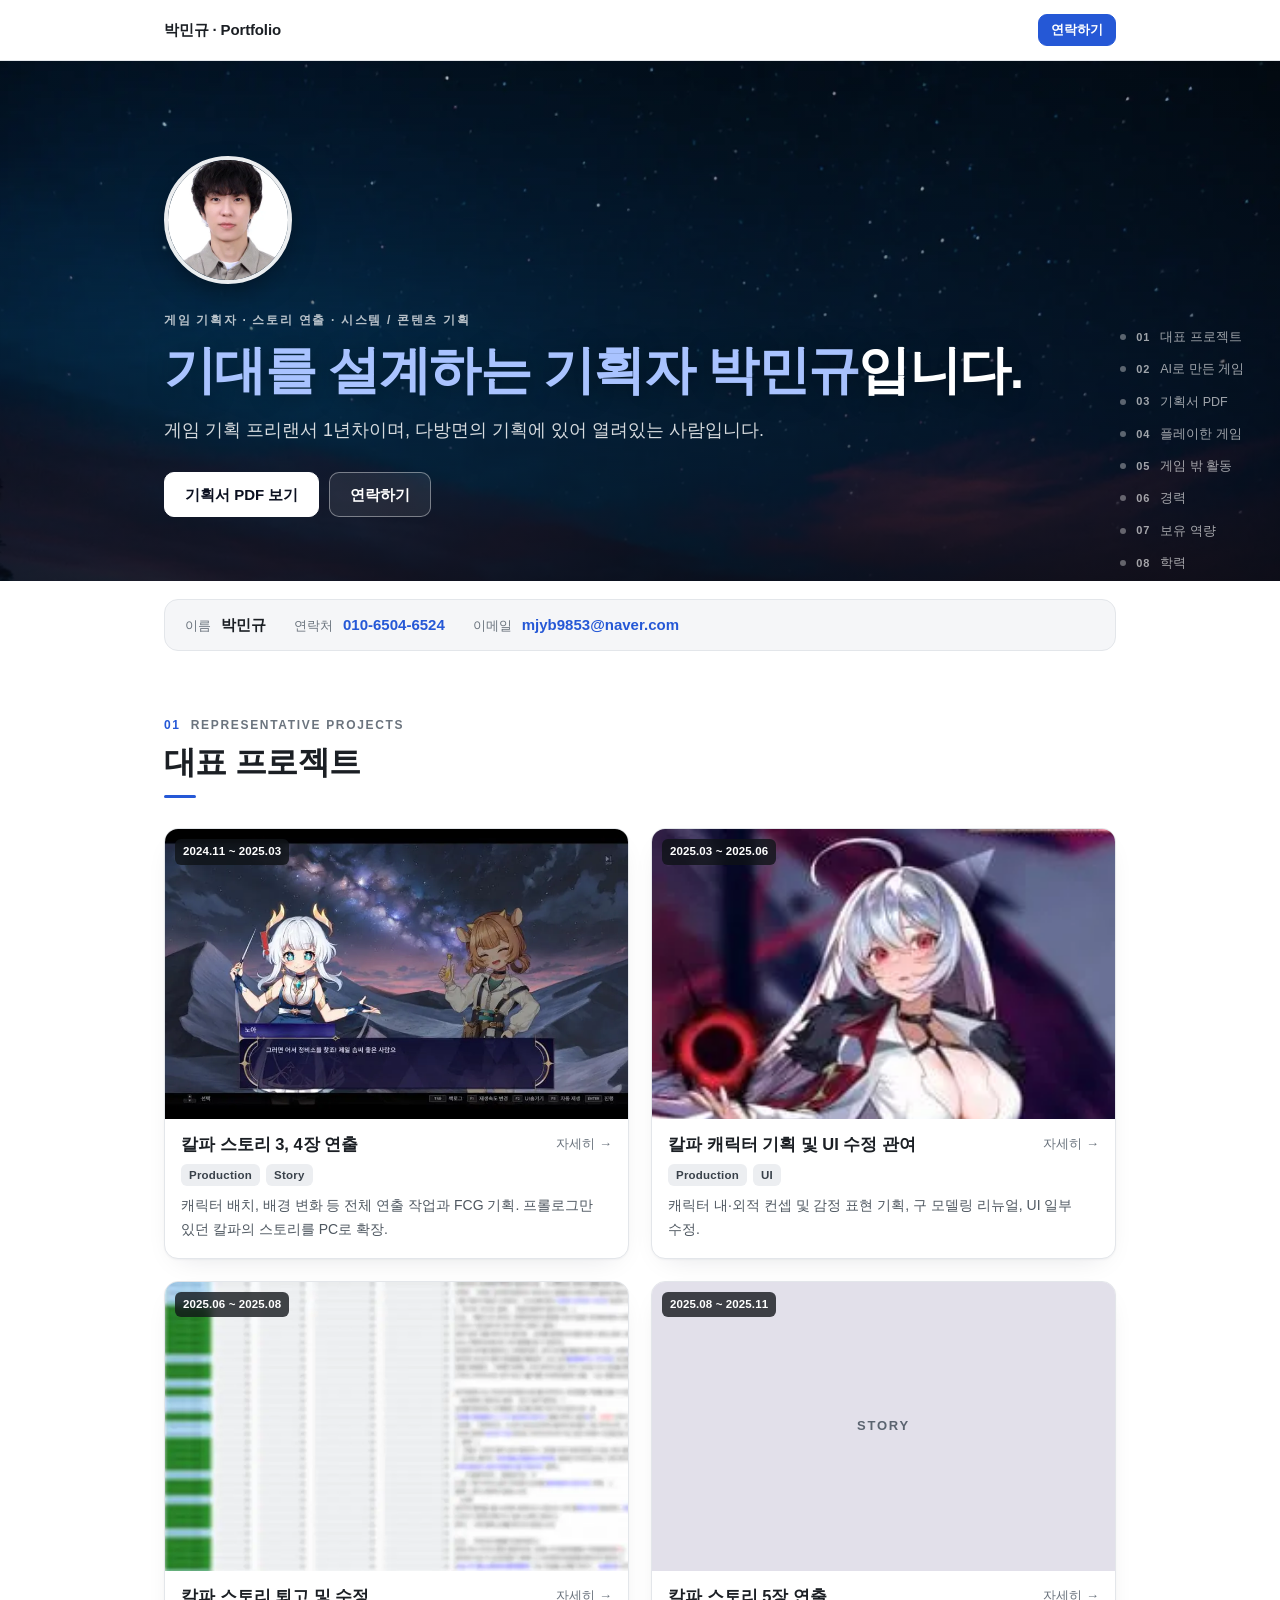
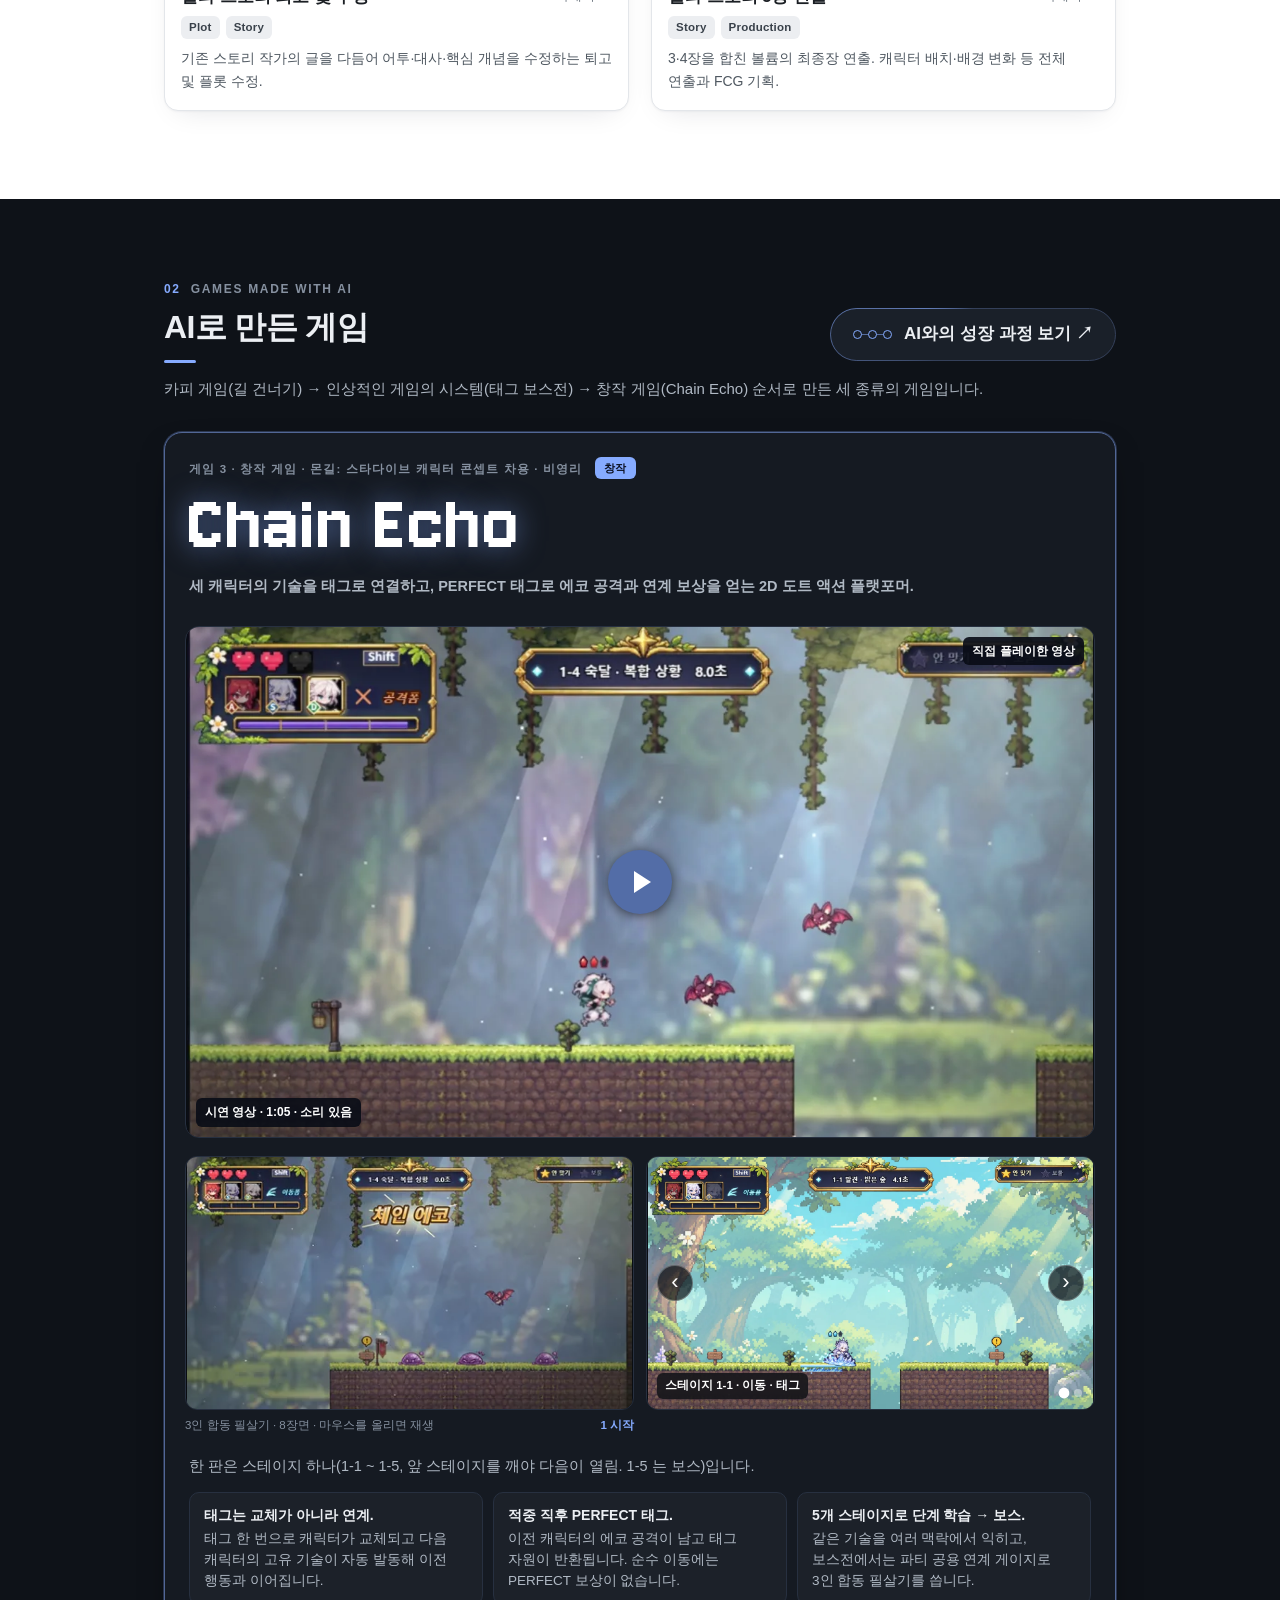
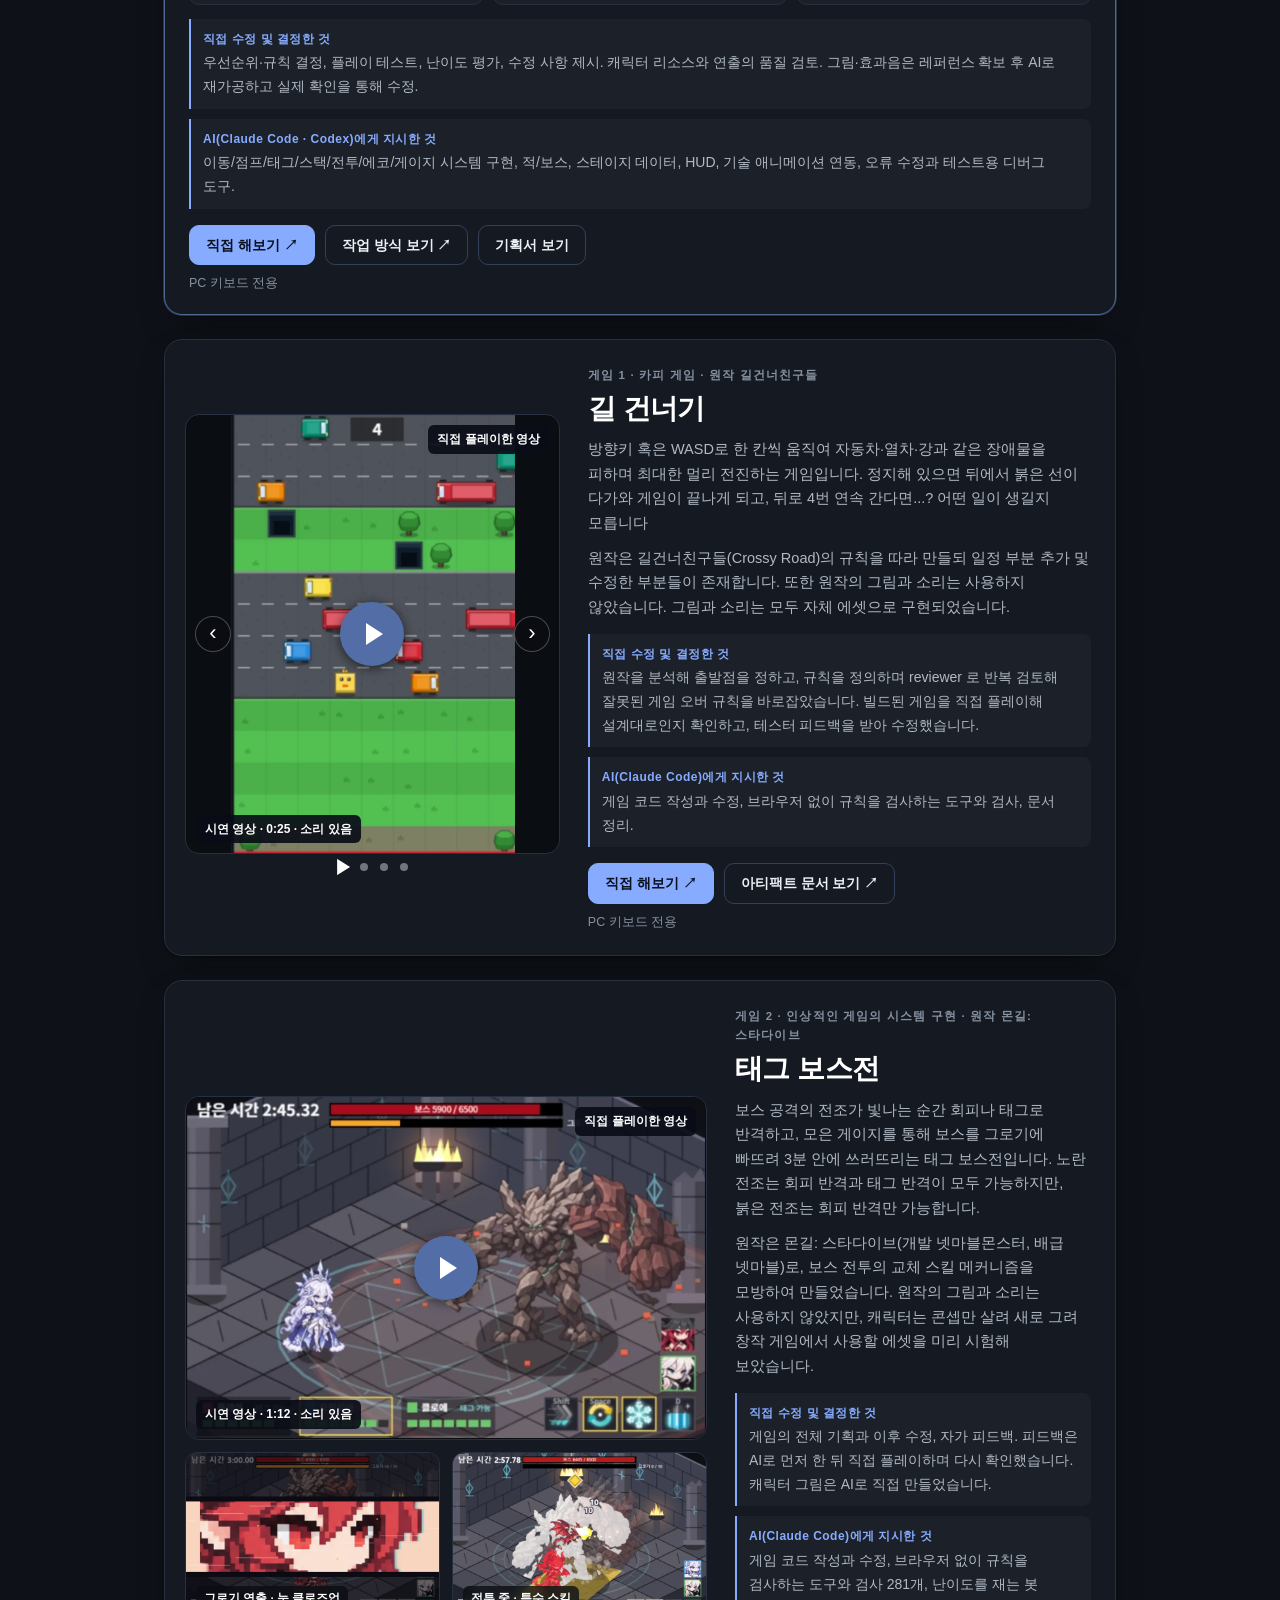
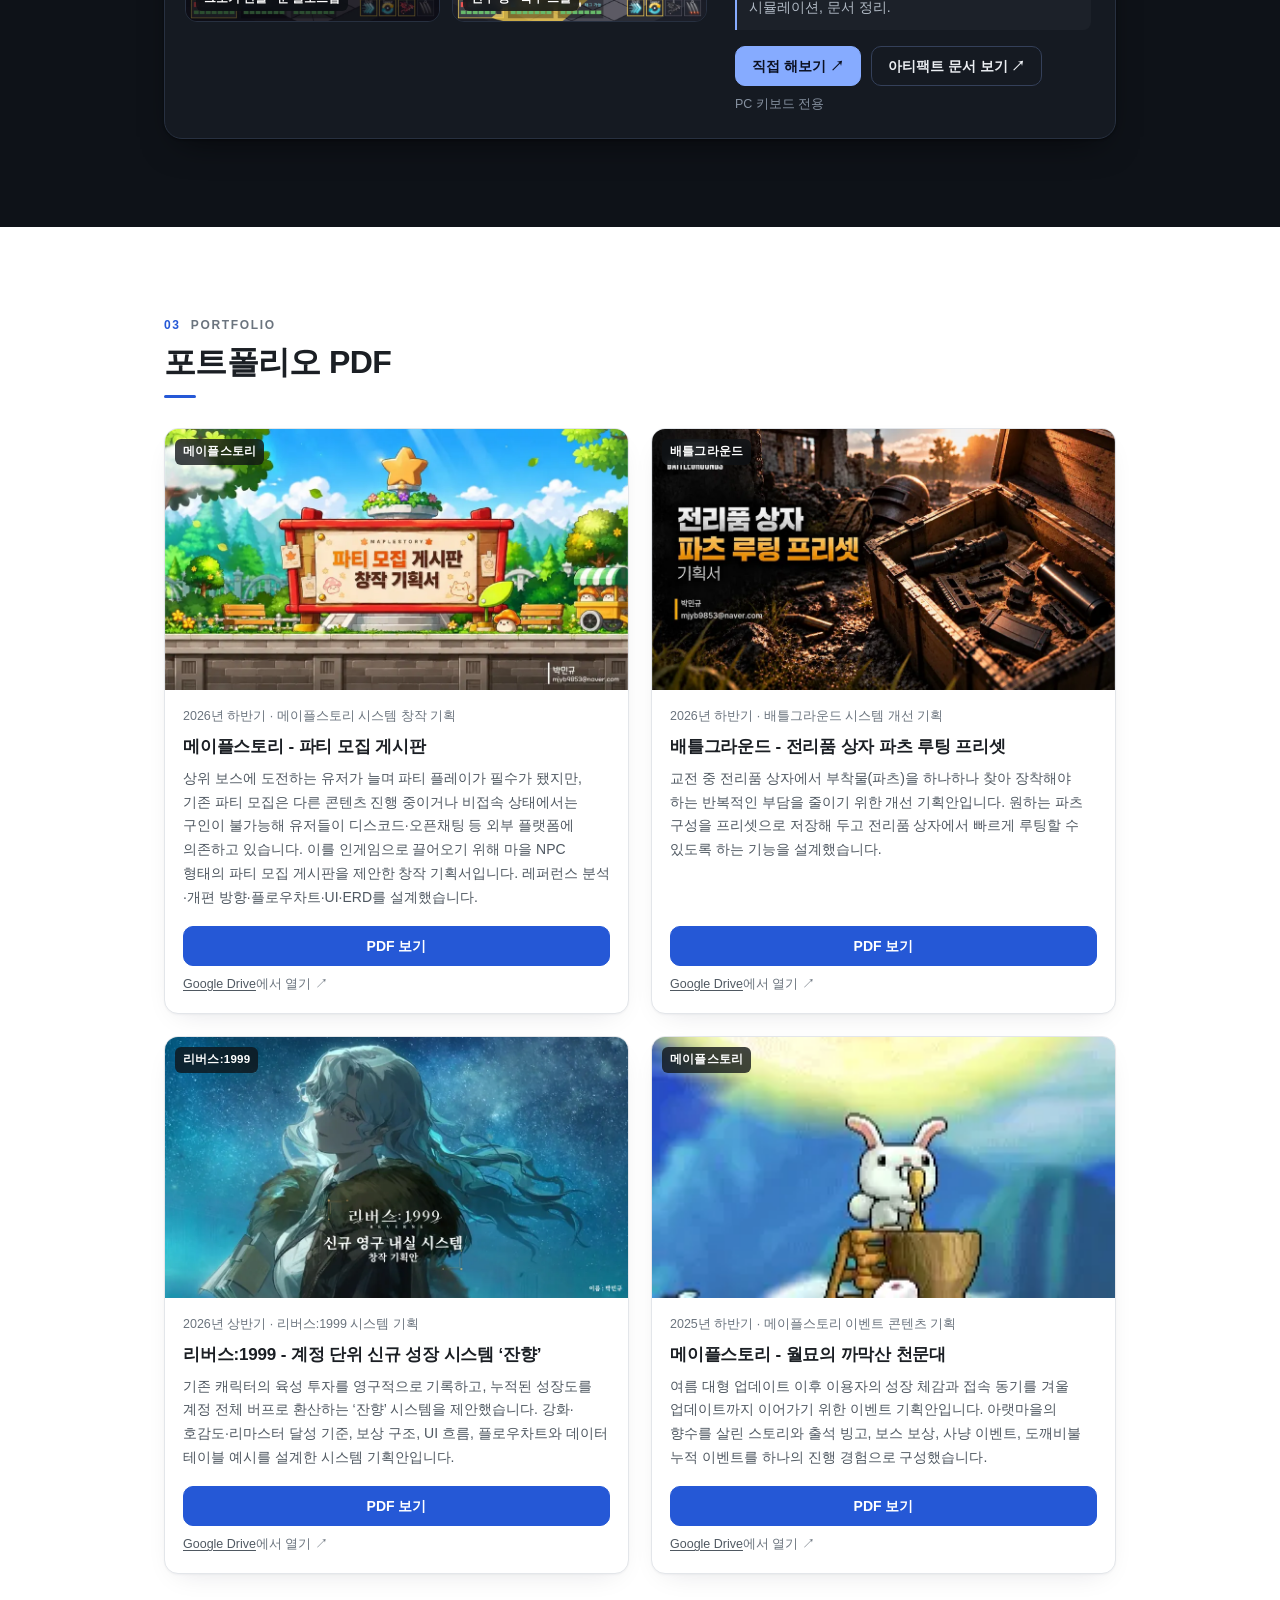
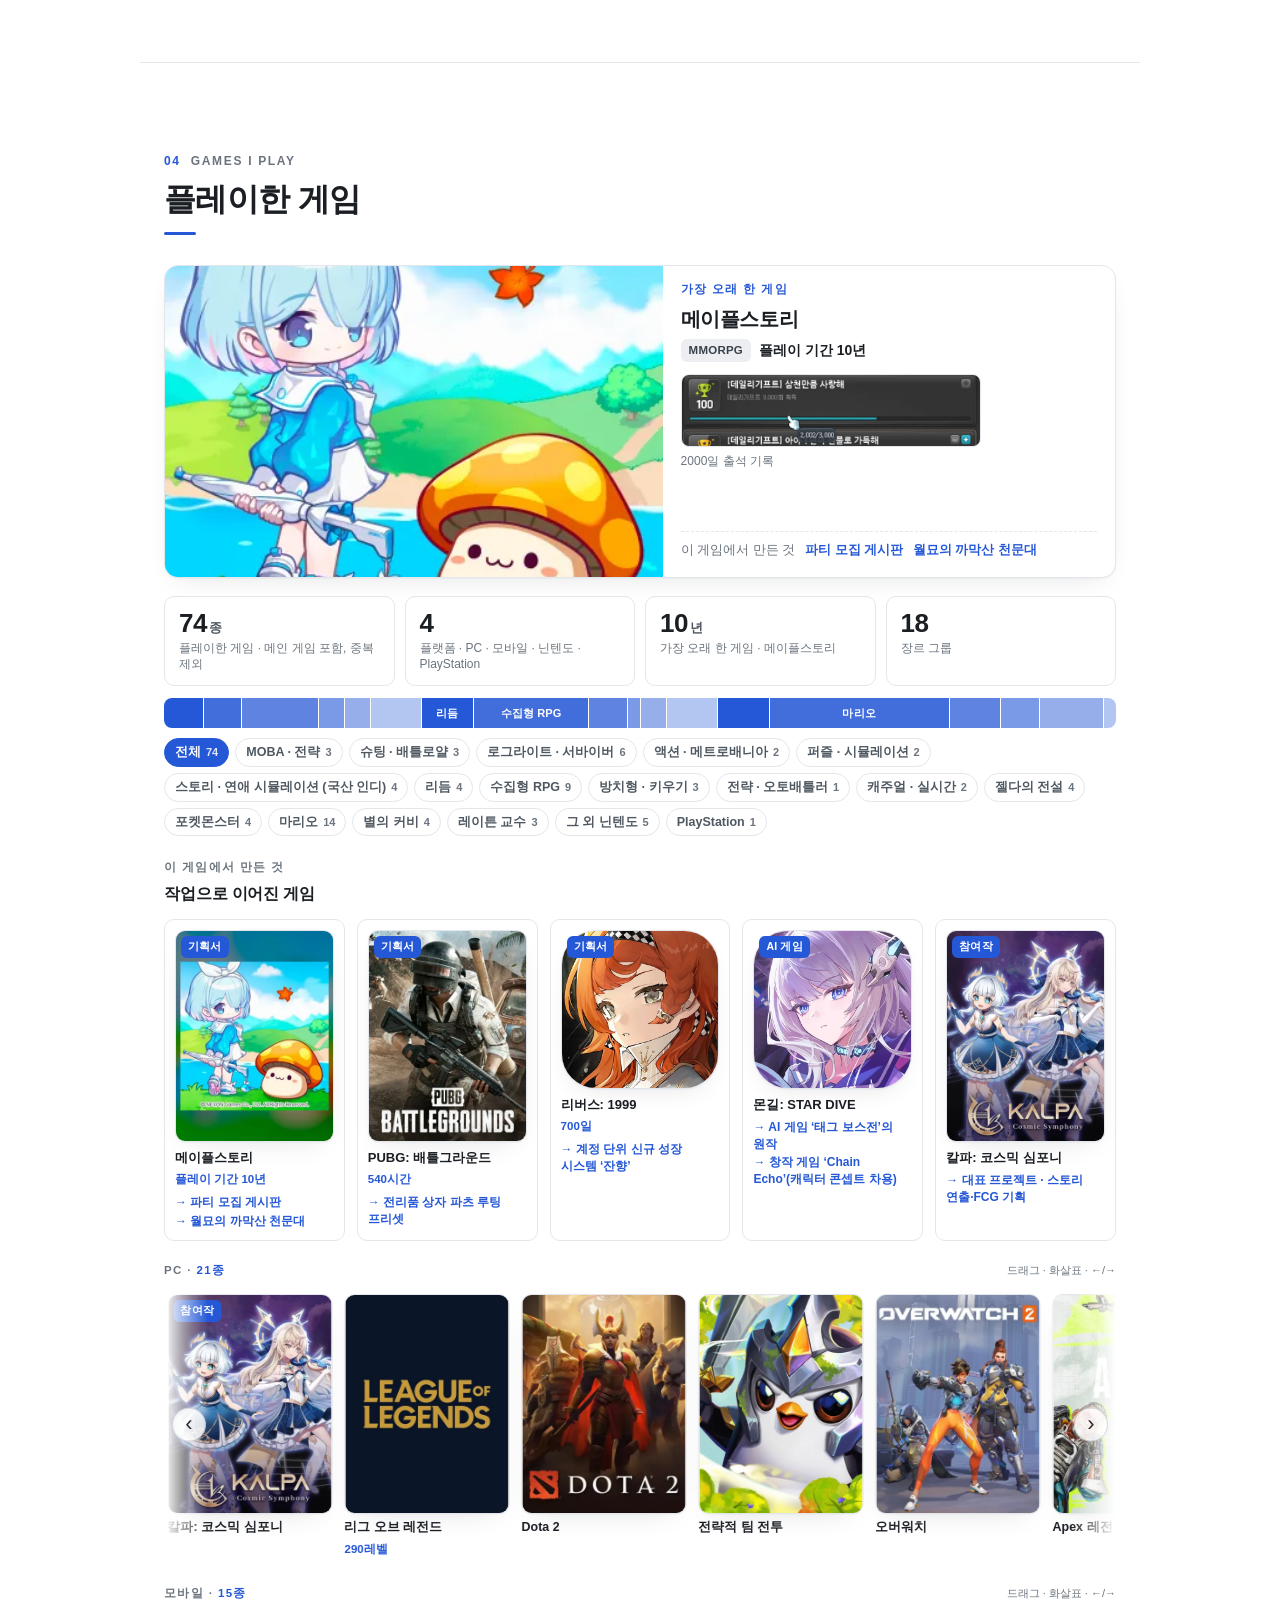
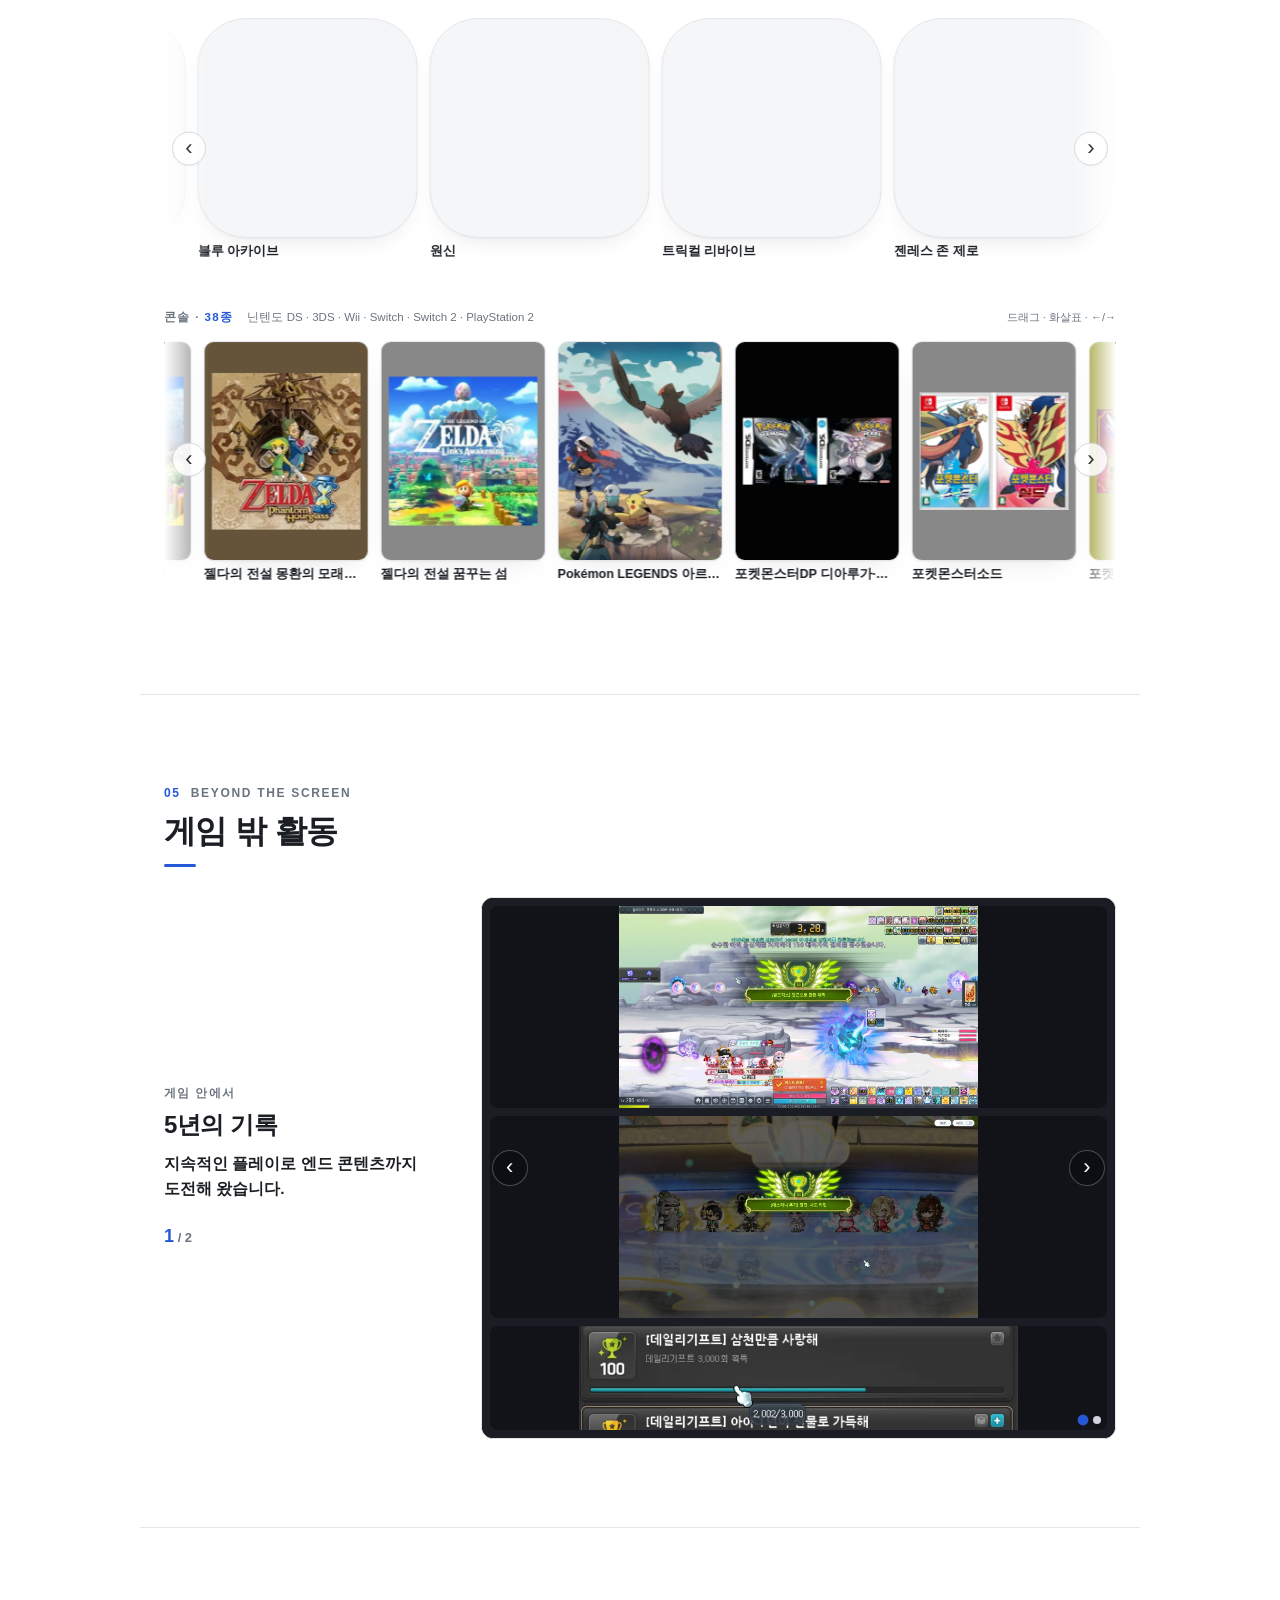
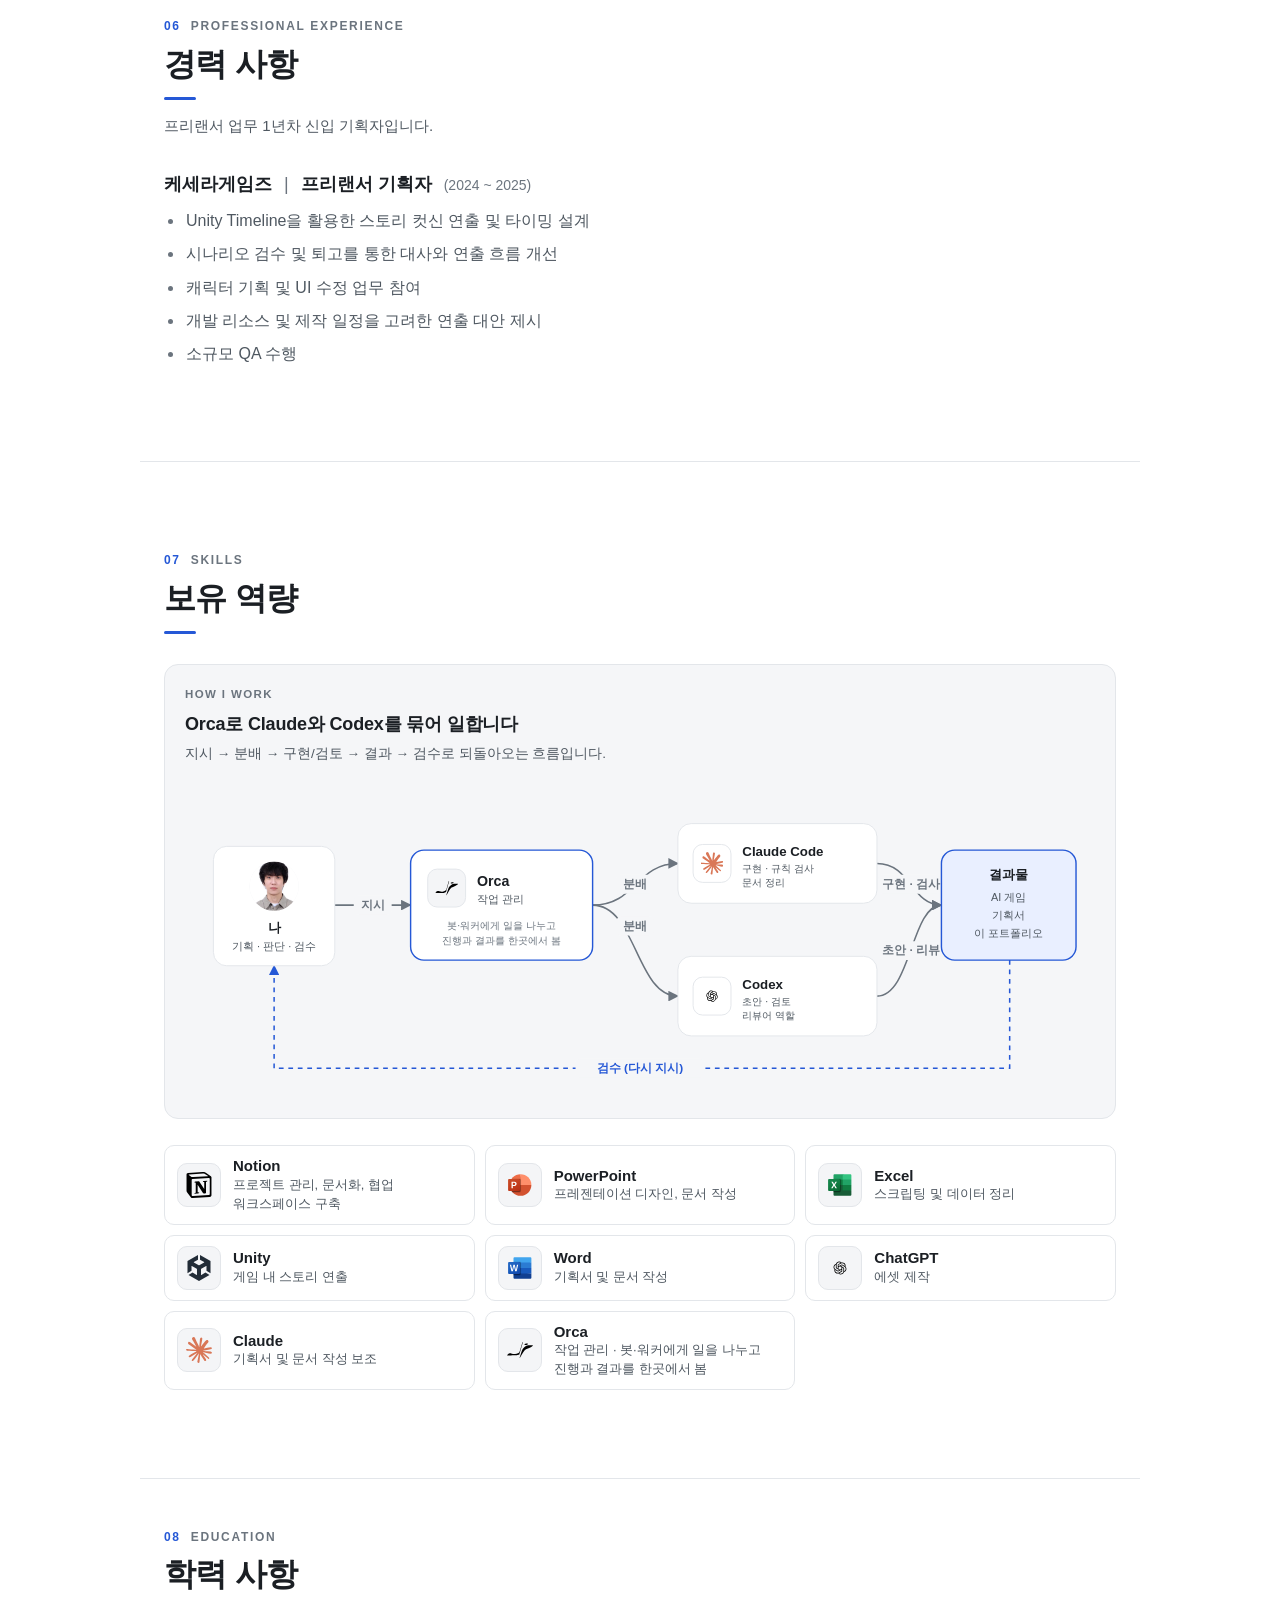
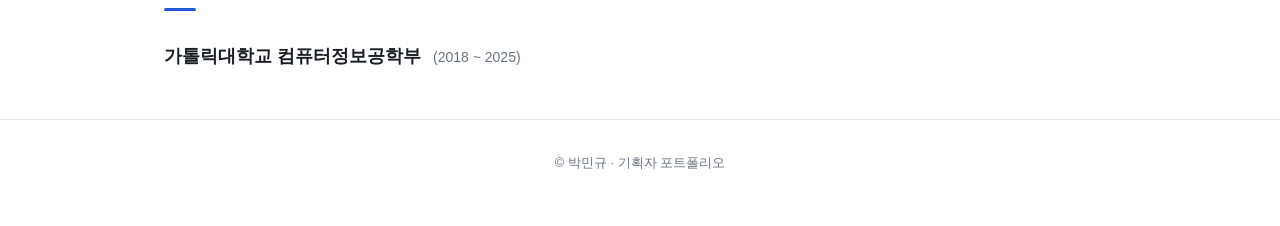
==== commit a98e13ae: "lab 히어로 상단 라벨 재수정" ====
--- a/lab/index.html
+++ b/lab/index.html
@@ -61,7 +61,7 @@
   <div class="hero-bg" role="img" aria-label="밤하늘 커버 이미지"></div>
   <div class="wrap hero-inner">
     <img class="avatar" src="assets/profile.webp" width="128" height="128" alt="박민규 프로필 사진" />
-    <p class="eyebrow">시스템 / 콘텐츠 기획</p>
+    <p class="eyebrow">게임 기획자 · 스토리 연출 · 시스템 / 콘텐츠 기획</p>
     <h1><span class="accent">기대를 설계하는 기획자 박민규</span>입니다.</h1>
     <p class="lead">게임 기획 프리랜서 1년차이며, 다방면의 기획에 있어 열려있는 사람입니다.</p>
     <div class="cta">
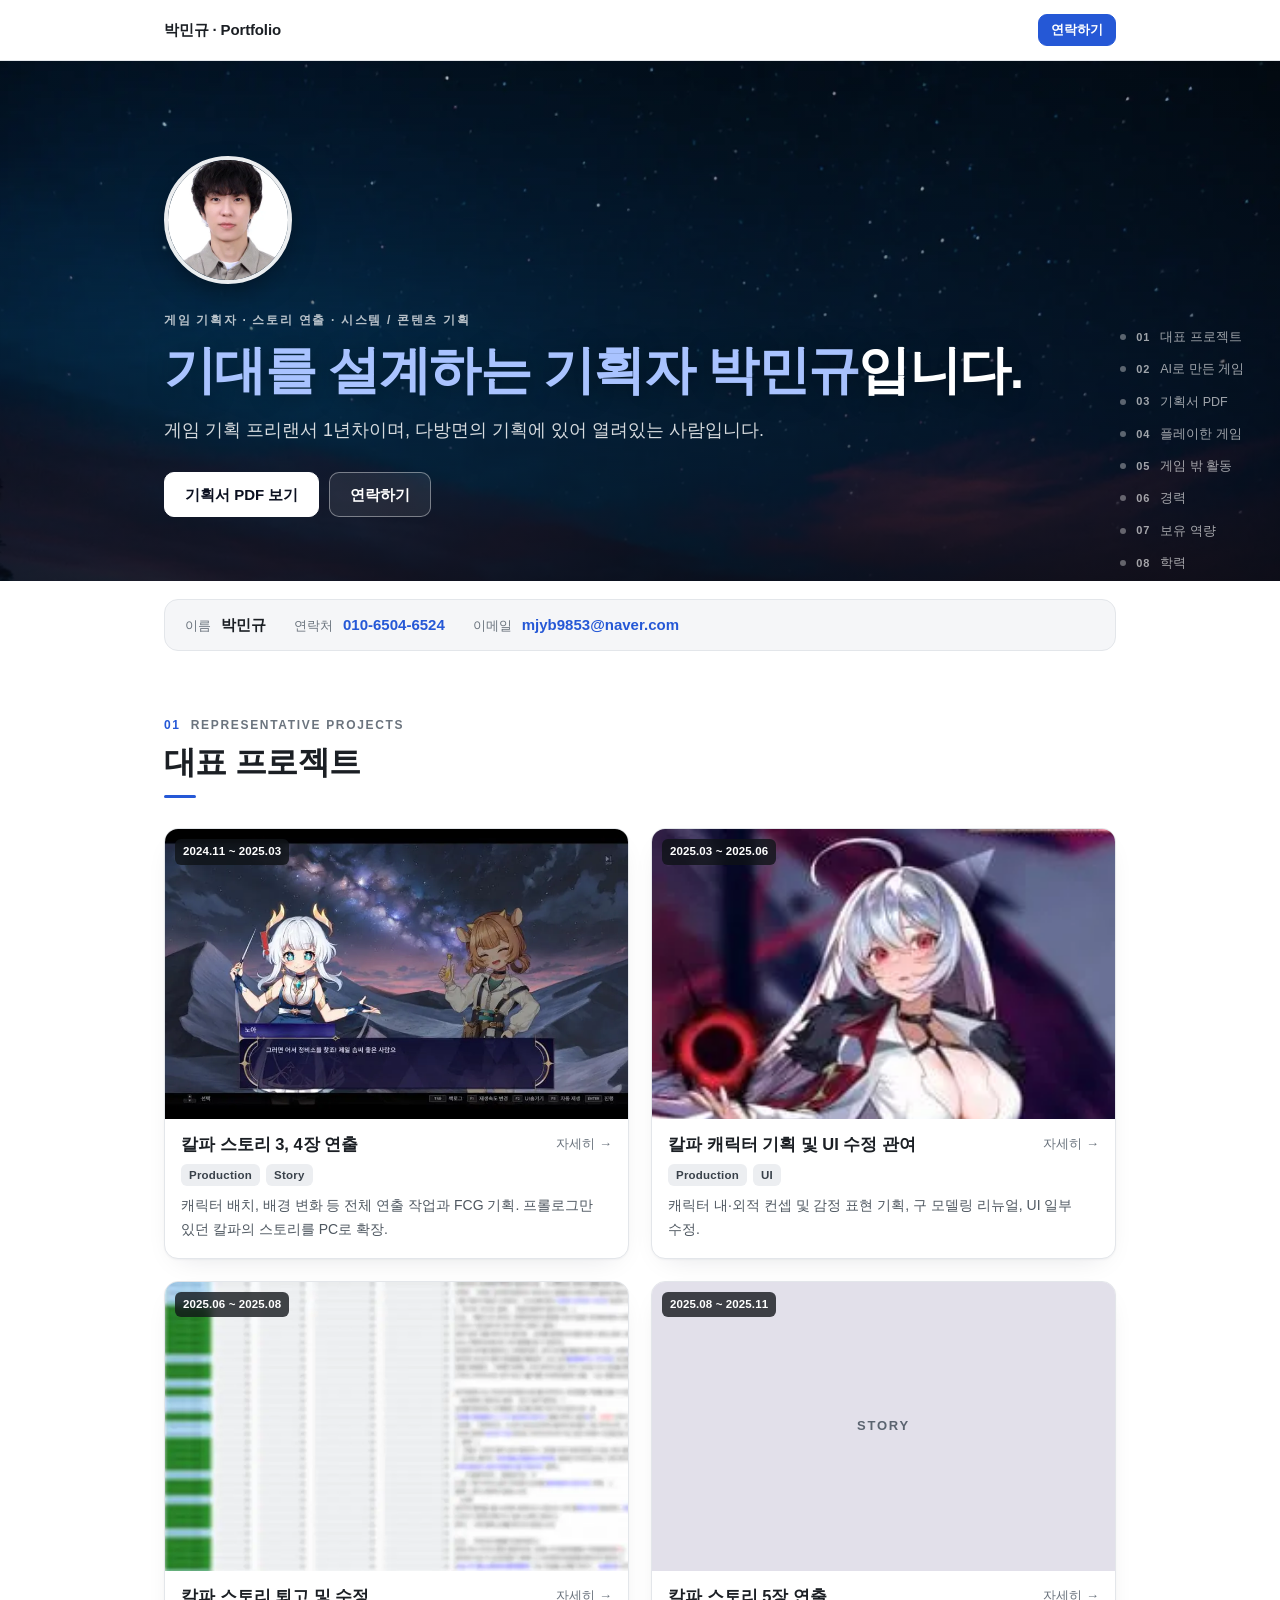
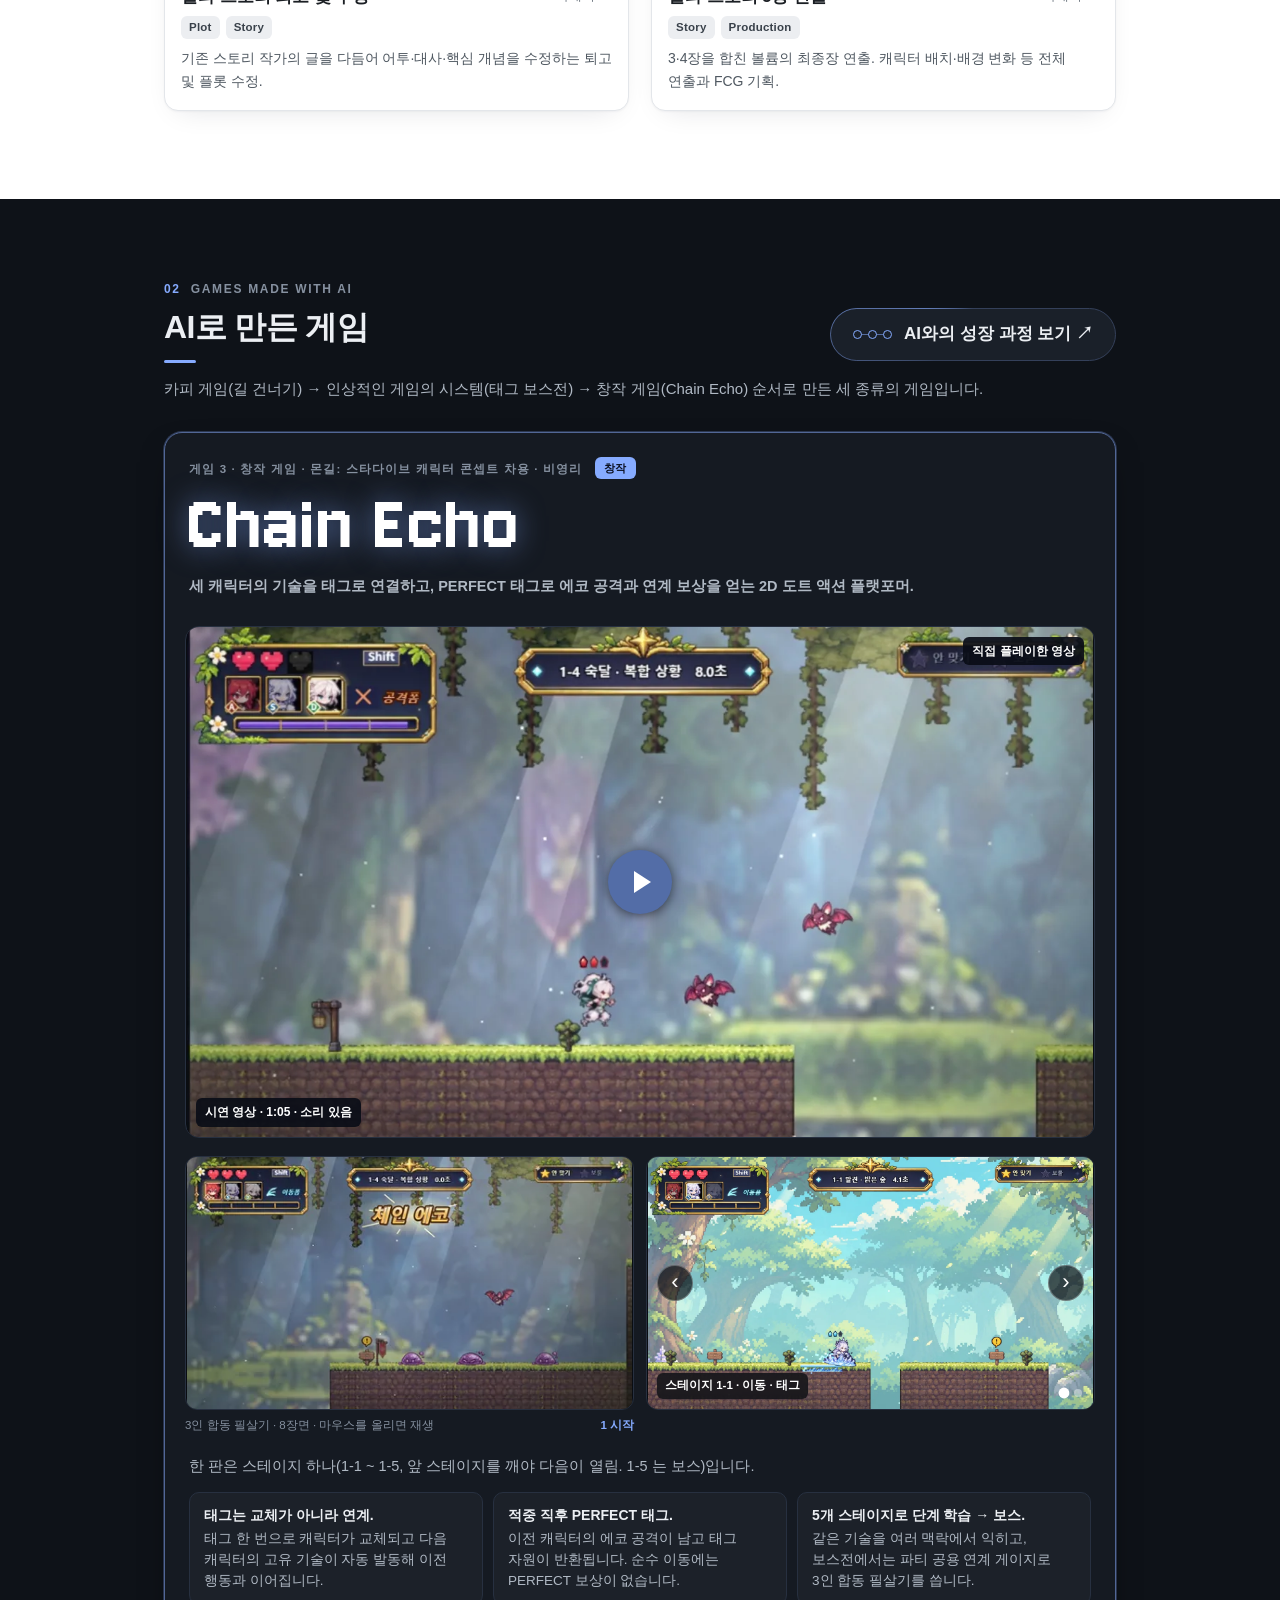
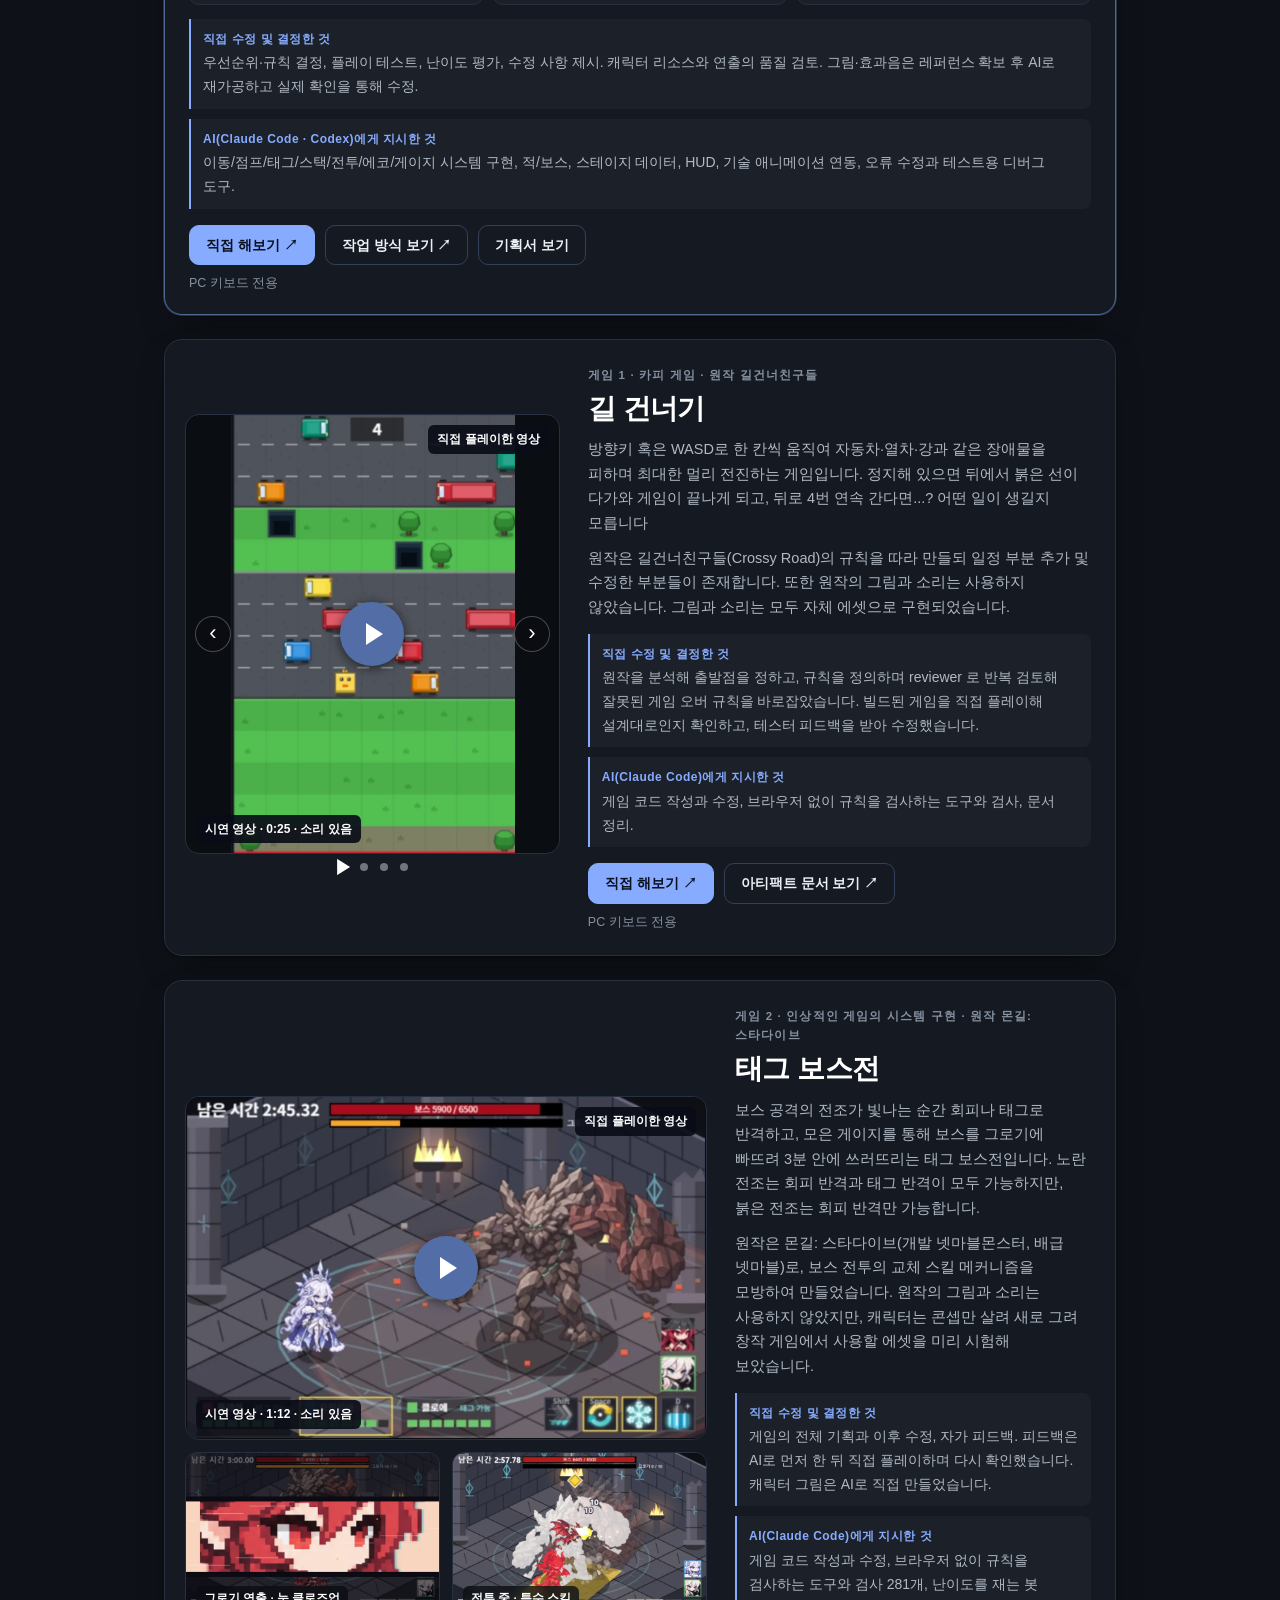
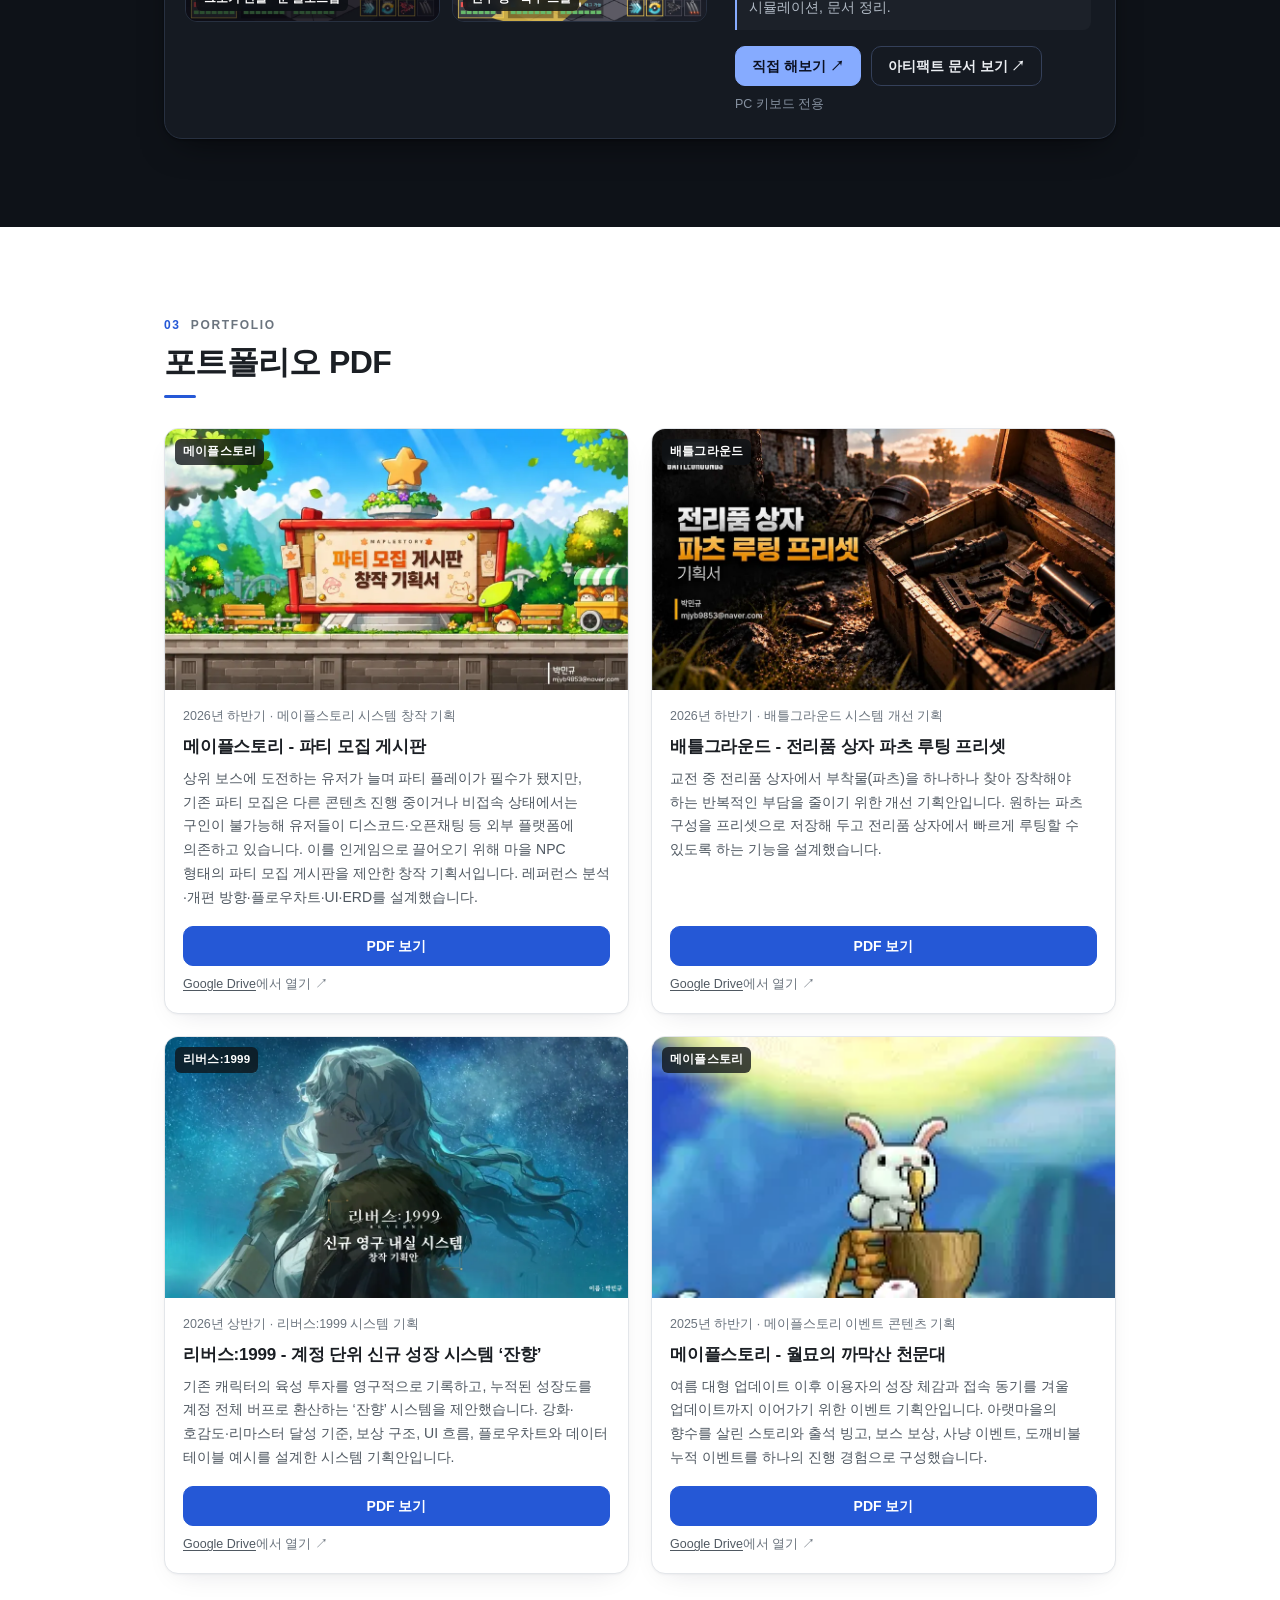
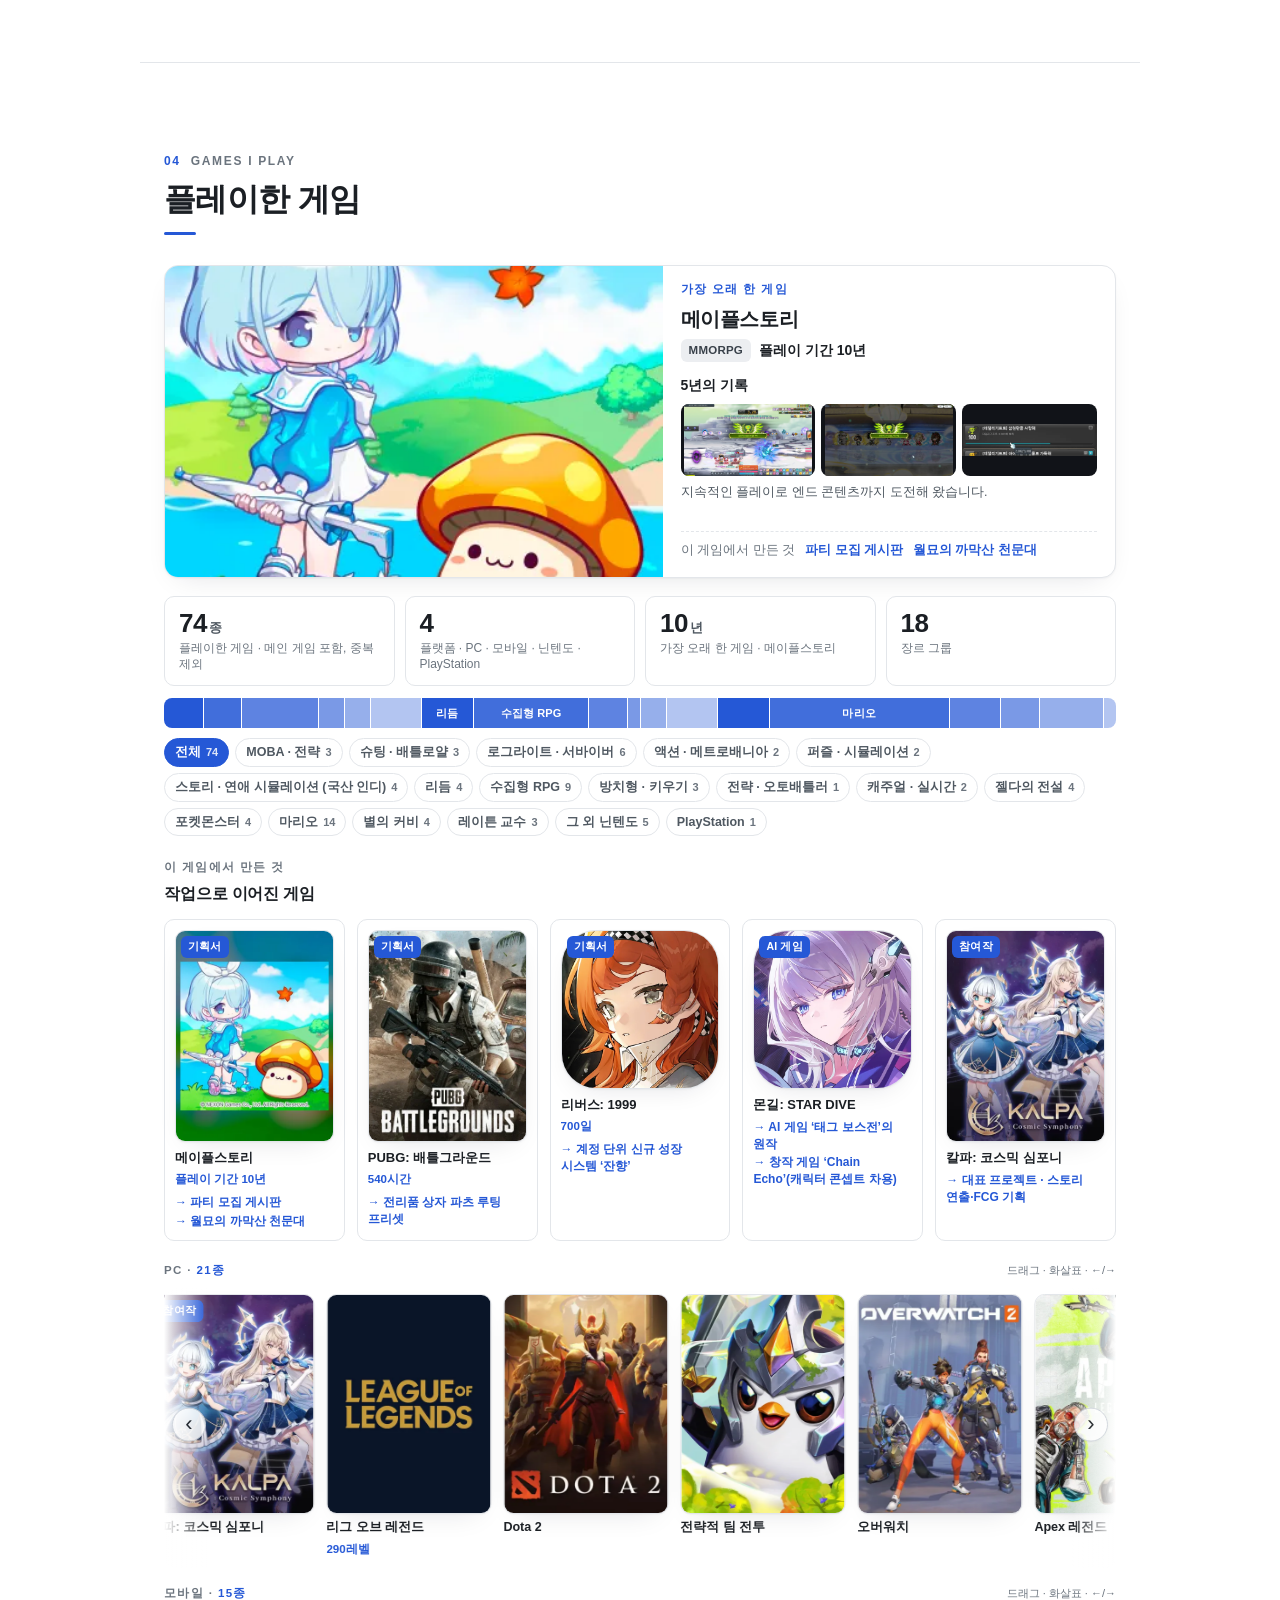
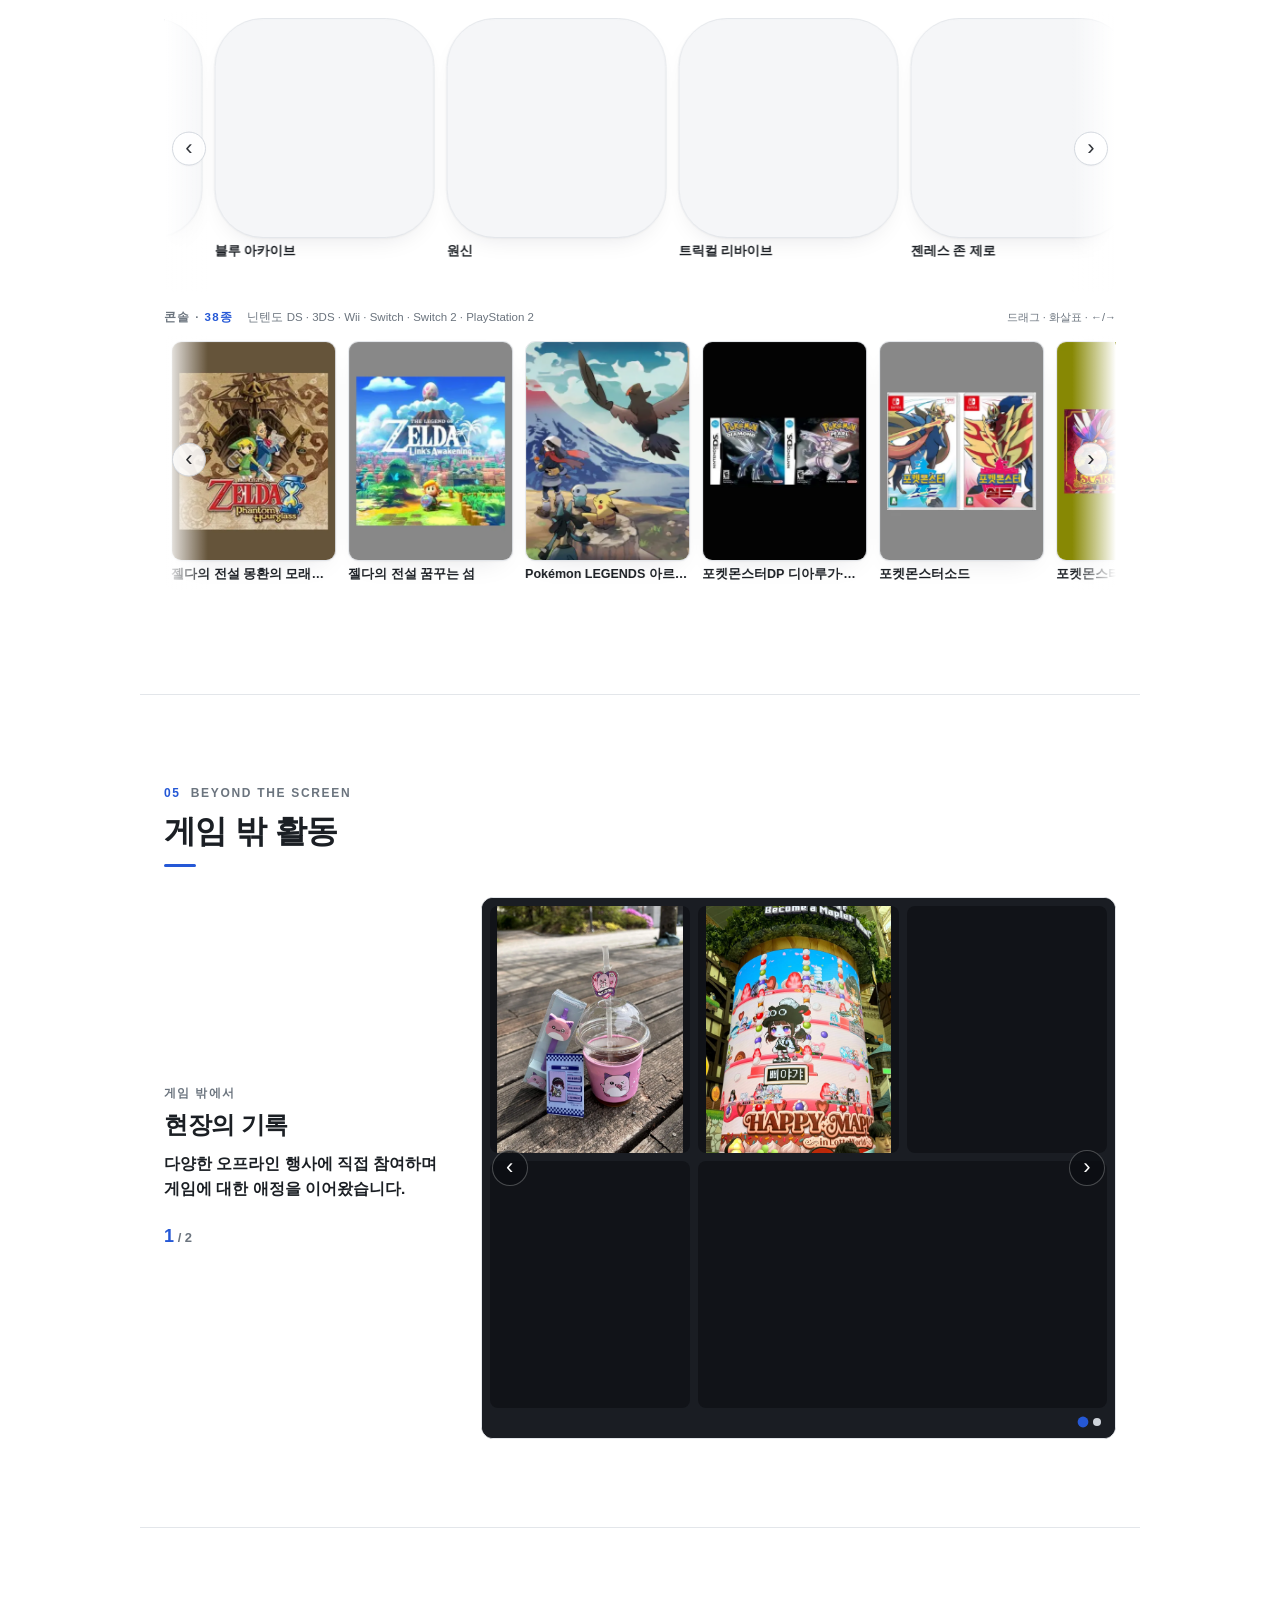
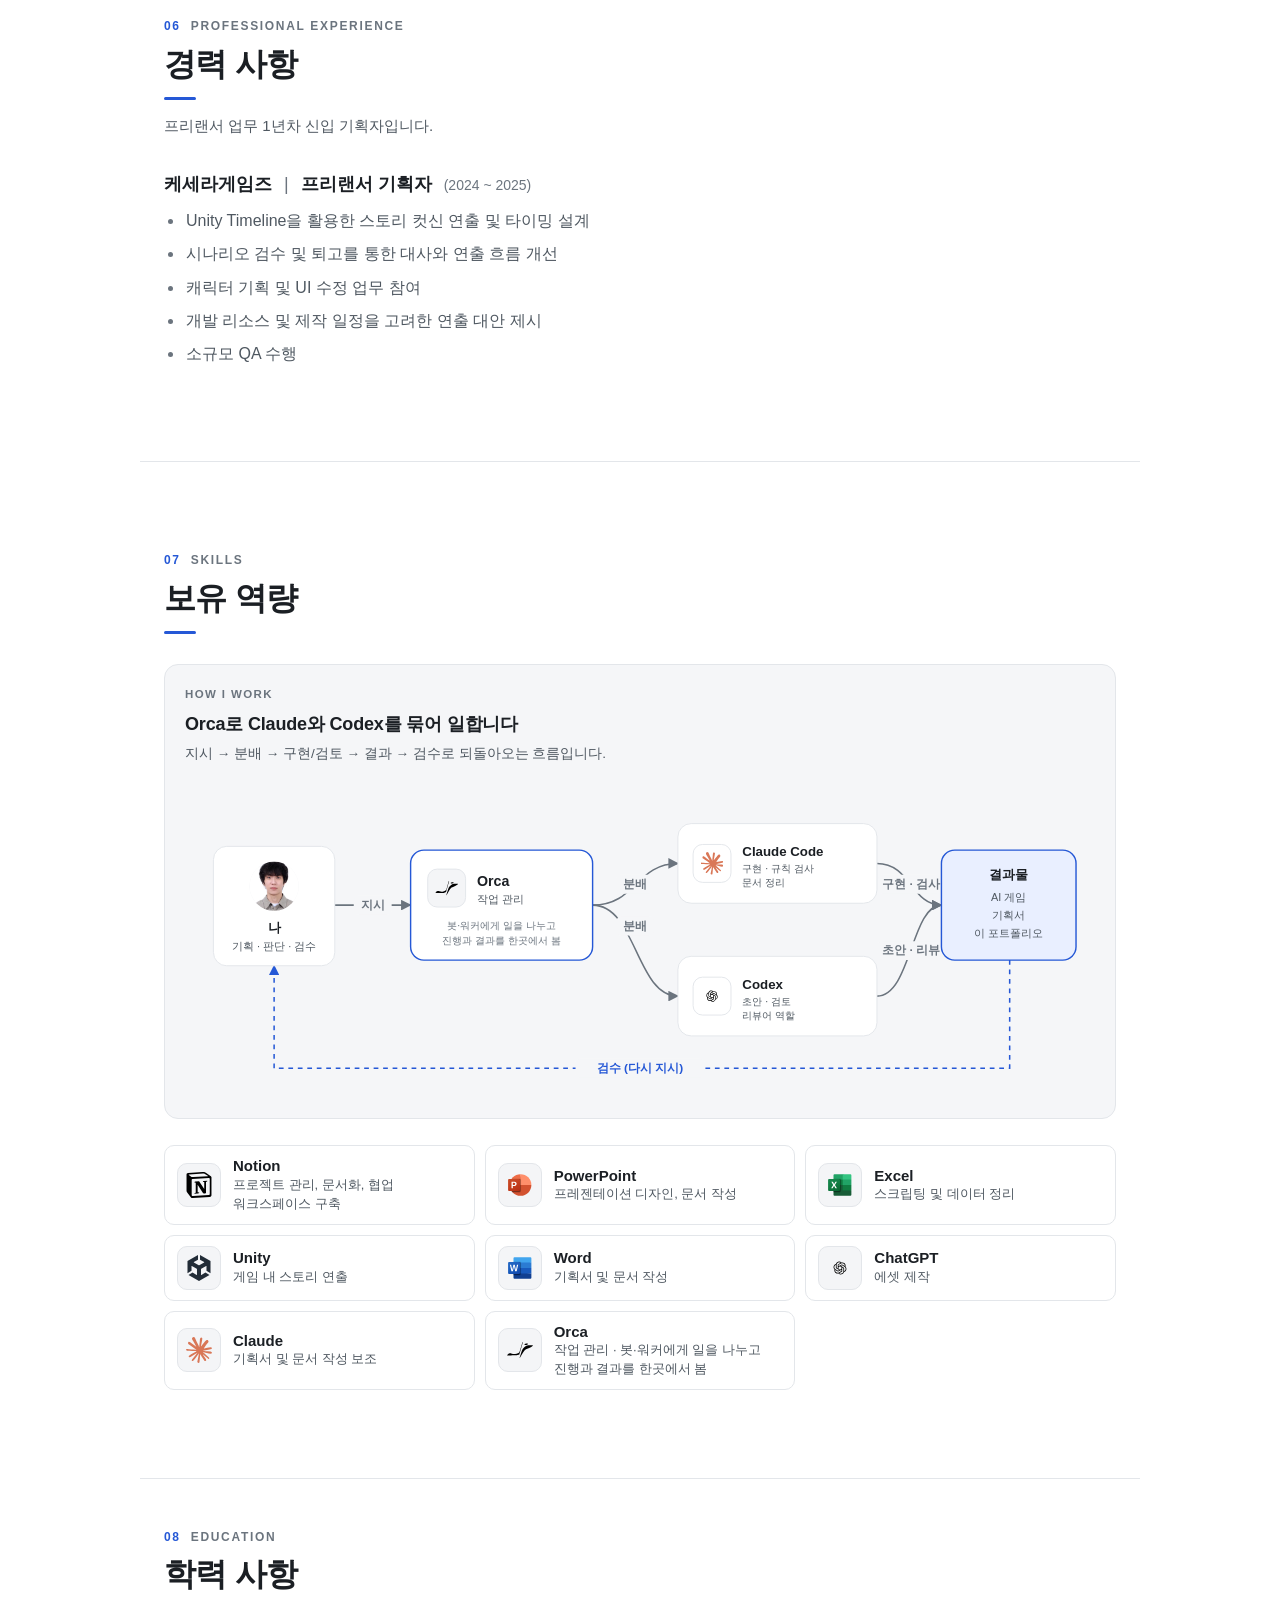
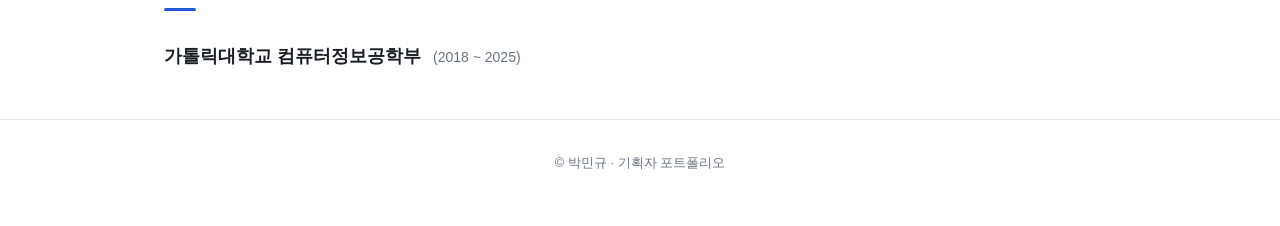
==== commit 02287dc9: "lab 게임 밖 활동 재구성과 메이플스토리 기록 이동" ====
--- a/lab/index.html
+++ b/lab/index.html
@@ -417,10 +417,27 @@
           <p class="kicker">가장 오래 한 게임</p>
           <h3>메이플스토리</h3>
           <div class="row"><span class="tag">MMORPG</span><span class="record">플레이 기간 10년</span></div>
-          <figure class="proof">
-            <img src="assets/beyond/maple-2000days.webp" alt="2000일 출석 기록" loading="lazy" width="768" height="182" />
-            <figcaption>2000일 출석 기록</figcaption>
-          </figure>
+          <div class="maple-gallery" aria-labelledby="maple-gallery-title">
+            <h4 id="maple-gallery-title">5년의 기록</h4>
+            <div class="maple-photos" data-photo-gallery>
+              <figure data-caption="">
+                <button type="button" class="photo-btn" aria-label="메이플스토리 플레이 스크린샷 1 크게 보기">
+                  <img src="assets/beyond/maple-play-1.webp" alt="메이플스토리 플레이 스크린샷 1" width="1400" height="788" loading="lazy" decoding="async" />
+                </button>
+              </figure>
+              <figure data-caption="">
+                <button type="button" class="photo-btn" aria-label="메이플스토리 플레이 스크린샷 2 크게 보기">
+                  <img src="assets/beyond/maple-play-2.webp" alt="메이플스토리 플레이 스크린샷 2" width="1400" height="788" loading="lazy" decoding="async" />
+                </button>
+              </figure>
+              <figure data-caption="">
+                <button type="button" class="photo-btn" aria-label="2000일 출석 기록 크게 보기">
+                  <img src="assets/beyond/maple-2000days.webp" alt="2000일 출석 기록" width="768" height="182" loading="lazy" decoding="async" />
+                </button>
+              </figure>
+            </div>
+            <p>지속적인 플레이로 엔드 콘텐츠까지 도전해 왔습니다.</p>
+          </div>
           <p class="link"><span class="k">이 게임에서 만든 것</span><a href="#pdf-maple-party">파티 모집 게시판</a><a href="#pdf-maple-observatory">월묘의 까막산 천문대</a></p>
         </div>
       </article>
@@ -1631,55 +1648,54 @@
     <div class="section-body">
       <div class="beyond-car chapters" id="beyond-car">
         <div class="beyond-text">
-          <p class="kicker" data-group-kicker>게임 안에서</p>
-          <h3 data-group-title>5년의 기록</h3>
-          <p class="statement" data-group-statement>지속적인 플레이로 엔드 콘텐츠까지 도전해 왔습니다.</p>
+          <p class="kicker">게임 밖에서</p>
+          <h3 data-group-title>현장의 기록</h3>
+          <p class="statement" data-group-statement>다양한 오프라인 행사에 직접 참여하며 게임에 대한 애정을 이어왔습니다.</p>
           <p class="counter" aria-live="polite"><span data-current>1</span> / 2</p>
         </div>
         <div class="beyond-stage">
-          <div class="carousel big chapters" tabindex="0" aria-roledescription="carousel" aria-label="게임 안팎의 기록 · 챕터 2개">
+          <div class="carousel big chapters" tabindex="0" aria-roledescription="carousel" aria-label="게임 밖 활동 · 챕터 2개">
             <div class="track">
-              <div class="slide is-active" data-group="0" aria-label="챕터 1 · 게임 안에서">
-                <div class="photo-grid ch1">
+              <div class="slide is-active" aria-label="챕터 1 · 현장의 기록">
+                <div class="photo-grid ch1" data-photo-gallery>
                   <figure data-caption="">
-                    <button type="button" class="photo-btn" data-src="assets/beyond/maple-play-1.webp" data-alt="메이플스토리 플레이 스크린샷 1" aria-label="메이플스토리 플레이 스크린샷 1 크게 보기">
-                      <img src="assets/beyond/maple-play-1.webp" alt="메이플스토리 플레이 스크린샷 1" width="1400" height="788" />
+                    <button type="button" class="photo-btn" aria-label="오프라인 행사 참여 사진 1 크게 보기">
+                      <img src="assets/beyond/offline-1.webp" alt="오프라인 행사 참여 사진 1" width="1050" height="1400" loading="lazy" decoding="async" />
                     </button>
-                    <figcaption><span class="hint">캡션 추가 예정</span></figcaption>
                   </figure>
                   <figure data-caption="">
-                    <button type="button" class="photo-btn" data-src="assets/beyond/maple-play-2.webp" data-alt="메이플스토리 플레이 스크린샷 2" aria-label="메이플스토리 플레이 스크린샷 2 크게 보기">
-                      <img src="assets/beyond/maple-play-2.webp" alt="메이플스토리 플레이 스크린샷 2" width="1400" height="788" loading="lazy" />
+                    <button type="button" class="photo-btn" aria-label="오프라인 행사 참여 사진 2 크게 보기">
+                      <img src="assets/beyond/offline-2.webp" alt="오프라인 행사 참여 사진 2" width="1051" height="1400" loading="lazy" decoding="async" />
                     </button>
-                    <figcaption><span class="hint">캡션 추가 예정</span></figcaption>
                   </figure>
-                  <figure data-caption="" class="wide">
-                    <button type="button" class="photo-btn" data-src="assets/beyond/maple-2000days.webp" data-alt="2000일 출석 기록" aria-label="2000일 출석 기록 크게 보기">
-                      <img src="assets/beyond/maple-2000days.webp" alt="2000일 출석 기록" width="768" height="182" loading="lazy" />
+                  <figure data-caption="">
+                    <button type="button" class="photo-btn" aria-label="오프라인 행사 참여 사진 3 크게 보기">
+                      <img src="assets/beyond/offline-3.webp" alt="오프라인 행사 참여 사진 3" width="1050" height="1400" loading="lazy" decoding="async" />
                     </button>
-                    <figcaption><span class="hint">캡션 추가 예정</span></figcaption>
+                  </figure>
+                  <figure data-caption="">
+                    <button type="button" class="photo-btn" aria-label="게임 행사 부스 마스코트 크게 보기">
+                      <img src="assets/beyond/offline-4-gameshow-kakaogames.webp" alt="게임 행사 부스 마스코트" width="1034" height="1400" loading="lazy" decoding="async" />
+                    </button>
+                  </figure>
+                  <figure data-caption="">
+                    <button type="button" class="photo-btn" aria-label="e스포츠 경기장 크게 보기">
+                      <img src="assets/beyond/offline-5-lck-arena.webp" alt="e스포츠 경기장" width="1400" height="788" loading="lazy" decoding="async" />
+                    </button>
                   </figure>
                 </div>
               </div>
-              <div class="slide" data-group="1" aria-label="챕터 2 · 게임 밖에서">
-                <div class="photo-grid ch2">
-                  <figure data-caption="" class="big">
-                    <button type="button" class="photo-btn" data-src="assets/beyond/offline-1.webp" data-alt="오프라인 행사 참여 사진 1" aria-label="오프라인 행사 참여 사진 1 크게 보기">
-                      <img src="assets/beyond/offline-1.webp" alt="오프라인 행사 참여 사진 1" width="1050" height="1400" loading="lazy" />
+              <div class="slide" aria-label="챕터 2 · 소비자를 넘어 생산자로">
+                <div class="photo-grid ch2" data-photo-gallery>
+                  <figure data-caption="">
+                    <button type="button" class="photo-btn" aria-label="영상 썸네일 크게 보기">
+                      <img src="assets/beyond/producer-1-catchcuk-episode02.jpg" alt="영상 썸네일" width="1079" height="599" loading="lazy" decoding="async" />
                     </button>
-                    <figcaption><span class="hint">캡션 추가 예정</span></figcaption>
                   </figure>
                   <figure data-caption="">
-                    <button type="button" class="photo-btn" data-src="assets/beyond/offline-2.webp" data-alt="오프라인 행사 참여 사진 2" aria-label="오프라인 행사 참여 사진 2 크게 보기">
-                      <img src="assets/beyond/offline-2.webp" alt="오프라인 행사 참여 사진 2" width="1051" height="1400" loading="lazy" />
+                    <button type="button" class="photo-btn" aria-label="글 캡처 크게 보기">
+                      <img src="assets/beyond/producer-2-movie-review-post.png" alt="글 캡처" width="696" height="901" loading="lazy" decoding="async" />
                     </button>
-                    <figcaption><span class="hint">캡션 추가 예정</span></figcaption>
-                  </figure>
-                  <figure data-caption="">
-                    <button type="button" class="photo-btn" data-src="assets/beyond/offline-3.webp" data-alt="오프라인 행사 참여 사진 3" aria-label="오프라인 행사 참여 사진 3 크게 보기">
-                      <img src="assets/beyond/offline-3.webp" alt="오프라인 행사 참여 사진 3" width="1050" height="1400" loading="lazy" />
-                    </button>
-                    <figcaption><span class="hint">캡션 추가 예정</span></figcaption>
                   </figure>
                 </div>
               </div>
@@ -1687,8 +1703,8 @@
             <button class="car-btn prev" type="button" aria-label="이전 챕터">‹</button>
             <button class="car-btn next" type="button" aria-label="다음 챕터">›</button>
             <div class="dots" role="tablist" aria-label="챕터 선택">
-              <button type="button" role="tab" aria-selected="true" aria-label="챕터 1 · 게임 안에서"></button>
-              <button type="button" role="tab" aria-selected="false" aria-label="챕터 2 · 게임 밖에서"></button>
+              <button type="button" role="tab" aria-selected="true" aria-label="챕터 1 · 현장의 기록"></button>
+              <button type="button" role="tab" aria-selected="false" aria-label="챕터 2 · 소비자를 넘어 생산자로"></button>
             </div>
           </div>
         </div>
@@ -1701,7 +1717,7 @@
     <form method="dialog" class="pd-inner">
       <button type="submit" class="gd-close" aria-label="닫기">×</button>
       <img id="pd-img" src="" alt="" />
-      <p class="pd-cap" id="pd-cap"></p>
+      <p class="pd-cap" id="pd-cap" hidden></p>
     </form>
   </dialog>
 
@@ -2017,47 +2033,74 @@
     }
   });
 
-  // ---- 게임 밖 활동: 챕터(슬라이드)에 따라 왼쪽 글과 n / 2 갱신 + 사진 확대 보기 ----
+  // ---- 메이플스토리·게임 밖 활동 공용 확대 보기 ----
   var pd = document.getElementById('photo-dialog');
+  var pdImage = document.getElementById('pd-img');
+  var pdCaption = document.getElementById('pd-cap');
   var pdLast = null;
+  var pdGallery = [];
+  var pdIndex = 0;
+  function showPhoto(source, alt, caption) {
+    pdImage.src = source;
+    pdImage.alt = alt;
+    pdCaption.textContent = caption;
+    pdCaption.hidden = !caption;
+  }
   function openPhoto(trigger, source, alt, caption) {
-    var image = document.getElementById('pd-img');
-    var label = document.getElementById('pd-cap');
-    image.src = source;
-    image.alt = alt;
-    label.textContent = caption || '캡션 추가 예정';
-    label.classList.toggle('hint', !caption);
+    showPhoto(source, alt, caption);
     pdLast = trigger;
     if (typeof pd.showModal === 'function') pd.showModal(); else pd.setAttribute('open', '');
   }
+  function photoDetails(btn) {
+    var img = btn.querySelector('img');
+    return [img.src, img.alt, btn.closest('figure').dataset.caption.trim()];
+  }
   pd.addEventListener('click', function (e) { if (e.target === pd) pd.close(); });
-  pd.addEventListener('close', function () { if (pdLast) pdLast.focus({ preventScroll: true }); });
+  pd.addEventListener('close', function () {
+    pdGallery = [];
+    if (pdLast) pdLast.focus({ preventScroll: true });
+  });
+  pd.addEventListener('keydown', function (e) {
+    if (!pdGallery.length || (e.key !== 'ArrowLeft' && e.key !== 'ArrowRight')) return;
+    e.preventDefault();
+    pdIndex = (pdIndex + (e.key === 'ArrowRight' ? 1 : -1) + pdGallery.length) % pdGallery.length;
+    showPhoto.apply(null, photoDetails(pdGallery[pdIndex]));
+  });
+  document.querySelectorAll('[data-photo-gallery]').forEach(function (gallery) {
+    var buttons = Array.from(gallery.querySelectorAll('.photo-btn'));
+    buttons.forEach(function (btn, index) {
+      var caption = btn.closest('figure').dataset.caption.trim();
+      if (caption) {
+        var figcaption = document.createElement('figcaption');
+        figcaption.textContent = caption;
+        btn.after(figcaption);
+      }
+      btn.addEventListener('click', function () {
+        pdGallery = buttons;
+        pdIndex = index;
+        var photo = photoDetails(btn);
+        openPhoto(btn, photo[0], photo[1], photo[2]);
+      });
+    });
+  });
+
+  // ---- 게임 밖 활동: 챕터 소개와 번호 ----
   var beyond = document.getElementById('beyond-car');
-  if (beyond) {
-    var groups = [
-      { kicker: '게임 안에서', title: '5년의 기록', statement: '지속적인 플레이로 엔드 콘텐츠까지 도전해 왔습니다.' },
-      { kicker: '게임 밖에서', title: '현장의 기록', statement: '다양한 오프라인 행사에 직접 참여하며 게임에 대한 애정을 이어왔습니다.' }
-    ];
-    var kEl = beyond.querySelector('[data-group-kicker]');
-    var tEl = beyond.querySelector('[data-group-title]');
-    var sEl = beyond.querySelector('[data-group-statement]');
-    var cEl = beyond.querySelector('[data-current]');
-    beyond.querySelector('.carousel').addEventListener('slidechange', function (e) {
-      var g = groups[Number(e.detail.slide.getAttribute('data-group')) || 0];
-      if (kEl.textContent !== g.kicker) {
-        kEl.textContent = g.kicker; tEl.textContent = g.title; sEl.textContent = g.statement;
-        beyond.querySelector('.beyond-text').classList.remove('swap'); void beyond.offsetWidth; beyond.querySelector('.beyond-text').classList.add('swap');
-      }
-      cEl.textContent = e.detail.index + 1;
-    });
-    cEl.textContent = '1';
-    beyond.addEventListener('click', function (e) {
-      var btn = e.target.closest('.photo-btn');
-      if (!btn) return;
-      var fig = btn.closest('figure');
-      openPhoto(btn, btn.dataset.src, btn.dataset.alt || '', fig.dataset.caption && fig.querySelector('figcaption').textContent);
-    });
-  }
+  var groups = [
+    { title: '현장의 기록', statement: '다양한 오프라인 행사에 직접 참여하며 게임에 대한 애정을 이어왔습니다.' },
+    { title: '소비자를 넘어 생산자로', statement: '보고 배운 것을 바탕으로 한 근거 있는 기획과 분석력으로 콘텐츠 생산자로서의 역할 또한 진행해 왔습니다.' }
+  ];
+  var tEl = beyond.querySelector('[data-group-title]');
+  var sEl = beyond.querySelector('[data-group-statement]');
+  var cEl = beyond.querySelector('[data-current]');
+  beyond.querySelector('.carousel').addEventListener('slidechange', function (e) {
+    var group = groups[e.detail.index];
+    tEl.textContent = group.title;
+    sEl.textContent = group.statement;
+    cEl.textContent = e.detail.index + 1;
+    var text = beyond.querySelector('.beyond-text');
+    text.classList.remove('swap'); void text.offsetWidth; text.classList.add('swap');
+  });
 
   // ---- Chain Echo 합동 필살기 ----
   var viewer = document.querySelector('.ultimate-viewer');
--- a/lab/lab.css
+++ b/lab/lab.css
@@ -576,9 +576,6 @@
 .game-card.featured .kicker { margin: 0; font-size: 11.5px; font-weight: 600; letter-spacing: .12em; text-transform: uppercase; color: var(--accent); }
 .game-card.featured h3 { font-size: 22px; letter-spacing: -.02em; }
 .game-card.featured .record { font-size: 14px; }
-.game-card.featured .proof { margin: 6px 0 0; max-width: 360px; }
-.game-card.featured .proof img { width: 100%; height: auto; border-radius: 8px; border: 1px solid var(--border); }
-.game-card.featured .proof figcaption { font-size: 12px; color: var(--text-3); margin-top: 4px; }
 @media (max-width: 640px) {
   .game-card.featured { grid-template-columns: 1fr; }
   .game-card.featured .art { aspect-ratio: 16 / 9; min-height: 0; height: auto; }
@@ -719,7 +716,6 @@
    ============================================================ */
 .game-card.featured.compact .art { min-height: 0; aspect-ratio: 16 / 10; height: auto; }
 .game-card.featured.compact .body { padding: 14px 18px 16px; gap: 6px; }
-.game-card.featured.compact .proof { max-width: 300px; }
 .game-card.featured.compact h3 { font-size: 20px; }
 
 /* 분포 바: 버튼 = 필터 */
@@ -846,56 +842,42 @@
 .carousel.big.chapters .track { height: auto; aspect-ratio: auto; }
 .carousel.big.chapters .slide { position: relative; opacity: 1; display: none; }
 .carousel.big.chapters .slide.is-active { display: block; }
-.photo-grid { display: grid; gap: 8px; padding: 8px; background: #1a1d23; }
-.photo-grid.g3 { grid-template-columns: 1.5fr 1fr; grid-template-rows: repeat(2, minmax(0, 1fr)); height: calc(var(--stage-h) + 40px); }
-.photo-grid figure { margin: 0; position: relative; min-height: 0; overflow: hidden; border-radius: 8px; background: #111318; }
-.photo-grid figure.big { grid-row: 1 / span 2; }
+.carousel.big.chapters .car-btn { top: 50%; }
+.carousel.big.chapters .dots { bottom: 12px; right: 14px; }
+.photo-grid { display: grid; gap: 8px; padding: 8px 8px 30px; height: calc(var(--stage-h) + 40px); background: #1a1d23; }
+.photo-grid.ch1 { grid-template-columns: repeat(3, minmax(0, 1fr)); grid-template-rows: repeat(2, minmax(0, 1fr)); }
+.photo-grid.ch1 figure:last-child { grid-column: span 2; }
+.photo-grid.ch2 { grid-template-columns: minmax(0, 1.6fr) minmax(0, 1fr); align-items: center; height: auto; }
+.photo-grid.ch2 figure:first-child { aspect-ratio: 1079 / 599; }
+.photo-grid.ch2 figure:last-child { aspect-ratio: 696 / 901; }
+.photo-grid figure, .maple-photos figure { margin: 0; position: relative; min-width: 0; min-height: 0; overflow: hidden; border-radius: 8px; background: #111318; }
 .photo-btn { display: block; width: 100%; height: 100%; padding: 0; border: 0; background: none; cursor: zoom-in; }
-.photo-btn img { width: 100%; height: 100%; object-fit: cover; display: block; transition: transform .25s ease; }
-.photo-btn:hover img, .photo-btn:focus-visible img { transform: scale(1.03); }
 .photo-btn:focus-visible { outline: 2px solid var(--accent); outline-offset: -2px; }
-.photo-grid figcaption {
+.photo-btn img, .carousel.big.chapters .slide .photo-btn img { width: 100%; height: 100%; object-fit: contain; display: block; background: #111318; }
+.photo-grid figcaption, .maple-photos figcaption {
   position: absolute; left: 0; right: 0; bottom: 0; padding: 6px 10px; font-size: 12px; color: #fff; pointer-events: none;
-  background: linear-gradient(to top, rgba(0,0,0,.65), rgba(0,0,0,0)); height: auto; border: 0; border-radius: 0;
-}
-.photo-grid figcaption .hint { color: rgba(255,255,255,.75); font-style: italic; }
-.photo-grid figure:not([data-caption=""]) figcaption .hint { display: none; }
-.carousel.big.chapters .car-btn { top: 50%; }
-.carousel.big.chapters .dots { bottom: 14px; right: 14px; }
-@media (max-width: 820px) { .photo-grid.g3 { height: calc(var(--stage-h) + 60px); } }
+  background: #090d16e8; height: auto; border: 0;
+}
+.maple-gallery { margin-top: 6px; }
+.maple-gallery h4 { margin: 0 0 6px; font-size: 14px; }
+.maple-photos { display: grid; grid-template-columns: repeat(3, minmax(0, 1fr)); gap: 6px; grid-auto-rows: 72px; }
+.maple-gallery p { margin: 6px 0 0; font-size: 12.5px; color: var(--text-2); }
+@media (max-width: 820px) { .photo-grid.ch1 { height: calc(var(--stage-h) + 100px); } }
 @media (max-width: 560px) {
-  .photo-grid.g3 { grid-template-columns: 1fr 1fr; grid-template-rows: minmax(0, 1.3fr) minmax(0, 1fr); height: calc(var(--stage-h) + 80px); }
-  .photo-grid figure.big { grid-row: 1; grid-column: 1 / span 2; }
+  .photo-grid.ch1 { height: auto; grid-template-columns: repeat(2, minmax(0, 1fr)); grid-template-rows: none; }
+  .photo-grid.ch1 figure { aspect-ratio: 3 / 4; }
+  .photo-grid.ch1 figure:last-child { aspect-ratio: 16 / 9; }
+  .photo-grid.ch2 { grid-template-columns: minmax(0, 1fr); grid-template-rows: auto auto; }
+  .photo-grid.ch2 figure:last-child { width: min(100%, 260px); justify-self: center; }
 }
 
 /* 사진 확대 보기 */
-.photo-dialog { border: 0; padding: 0; background: transparent; max-width: min(94vw, 1100px); width: auto; }
+.photo-dialog { border: 0; padding: 0; background: transparent; max-width: 92vw; width: auto; }
 .photo-dialog::backdrop { background: rgba(8, 10, 14, .78); backdrop-filter: blur(3px); }
-.pd-inner { position: relative; margin: 0; display: flex; flex-direction: column; gap: 8px; }
-.pd-inner img { max-width: min(94vw, 1100px); max-height: 82vh; width: auto; height: auto; border-radius: 12px; display: block; background: #111; }
+.pd-inner { position: relative; margin: 0; display: flex; flex-direction: column; align-items: center; gap: 8px; }
+.pd-inner img { max-width: 92vw; max-height: 88vh; width: auto; height: auto; object-fit: contain; border-radius: 12px; display: block; background: #111; }
 .pd-cap { margin: 0; font-size: 13px; color: #fff; text-align: center; }
-.pd-cap.hint { color: rgba(255,255,255,.7); font-style: italic; }
-.pd-inner .gd-close { top: -4px; right: -4px; }
-/* 8차 보정: 격자 칸 이미지는 칸을 채운다 (4차 .carousel.big .slide img 의 고정 높이보다 우선) */
-.carousel.big.chapters .slide .photo-btn img { height: 100%; width: 100%; object-fit: cover; background: #111318; }
-.carousel.big.chapters .slide { display: none; }
-.carousel.big.chapters .slide.is-active { display: block; }
-
-/* ============================================================
-   9차: 게임 밖 활동 격자 — 비율에 맞춰 배치, 어떤 칸도 잘리지 않음(contain)
-   ============================================================ */
-.photo-grid { height: calc(var(--stage-h) + 40px); }
-.photo-grid.ch1 { grid-template-columns: 1fr; grid-template-rows: minmax(0, 1fr) minmax(0, 1fr) minmax(0, 104px); }
-.photo-grid.ch1 figure.wide { grid-column: 1; }
-.photo-grid.ch2 { grid-template-columns: 2fr 1fr; grid-template-rows: repeat(2, minmax(0, 1fr)); }
-.photo-grid.ch2 figure.big { grid-row: 1 / span 2; }
-.carousel.big.chapters .slide .photo-btn img { object-fit: contain; }
-@media (max-width: 820px) { .photo-grid { height: calc(var(--stage-h) + 60px); } }
-@media (max-width: 560px) {
-  .photo-grid.ch1 { grid-template-columns: 1fr; grid-template-rows: minmax(0, 1fr) minmax(0, 1fr) minmax(0, 70px); height: calc(var(--stage-h) + 100px); }
-  .photo-grid.ch2 { grid-template-columns: 1fr 1fr; grid-template-rows: minmax(0, 1.4fr) minmax(0, 1fr); height: calc(var(--stage-h) + 100px); }
-  .photo-grid.ch2 figure.big { grid-row: 1; grid-column: 1 / span 2; }
-}
+.pd-inner .gd-close { top: 4px; right: 4px; }
 
 /* ============================================================
    10차: 창작 게임 Chain Echo 피처드 블록 + 기획서 페이지
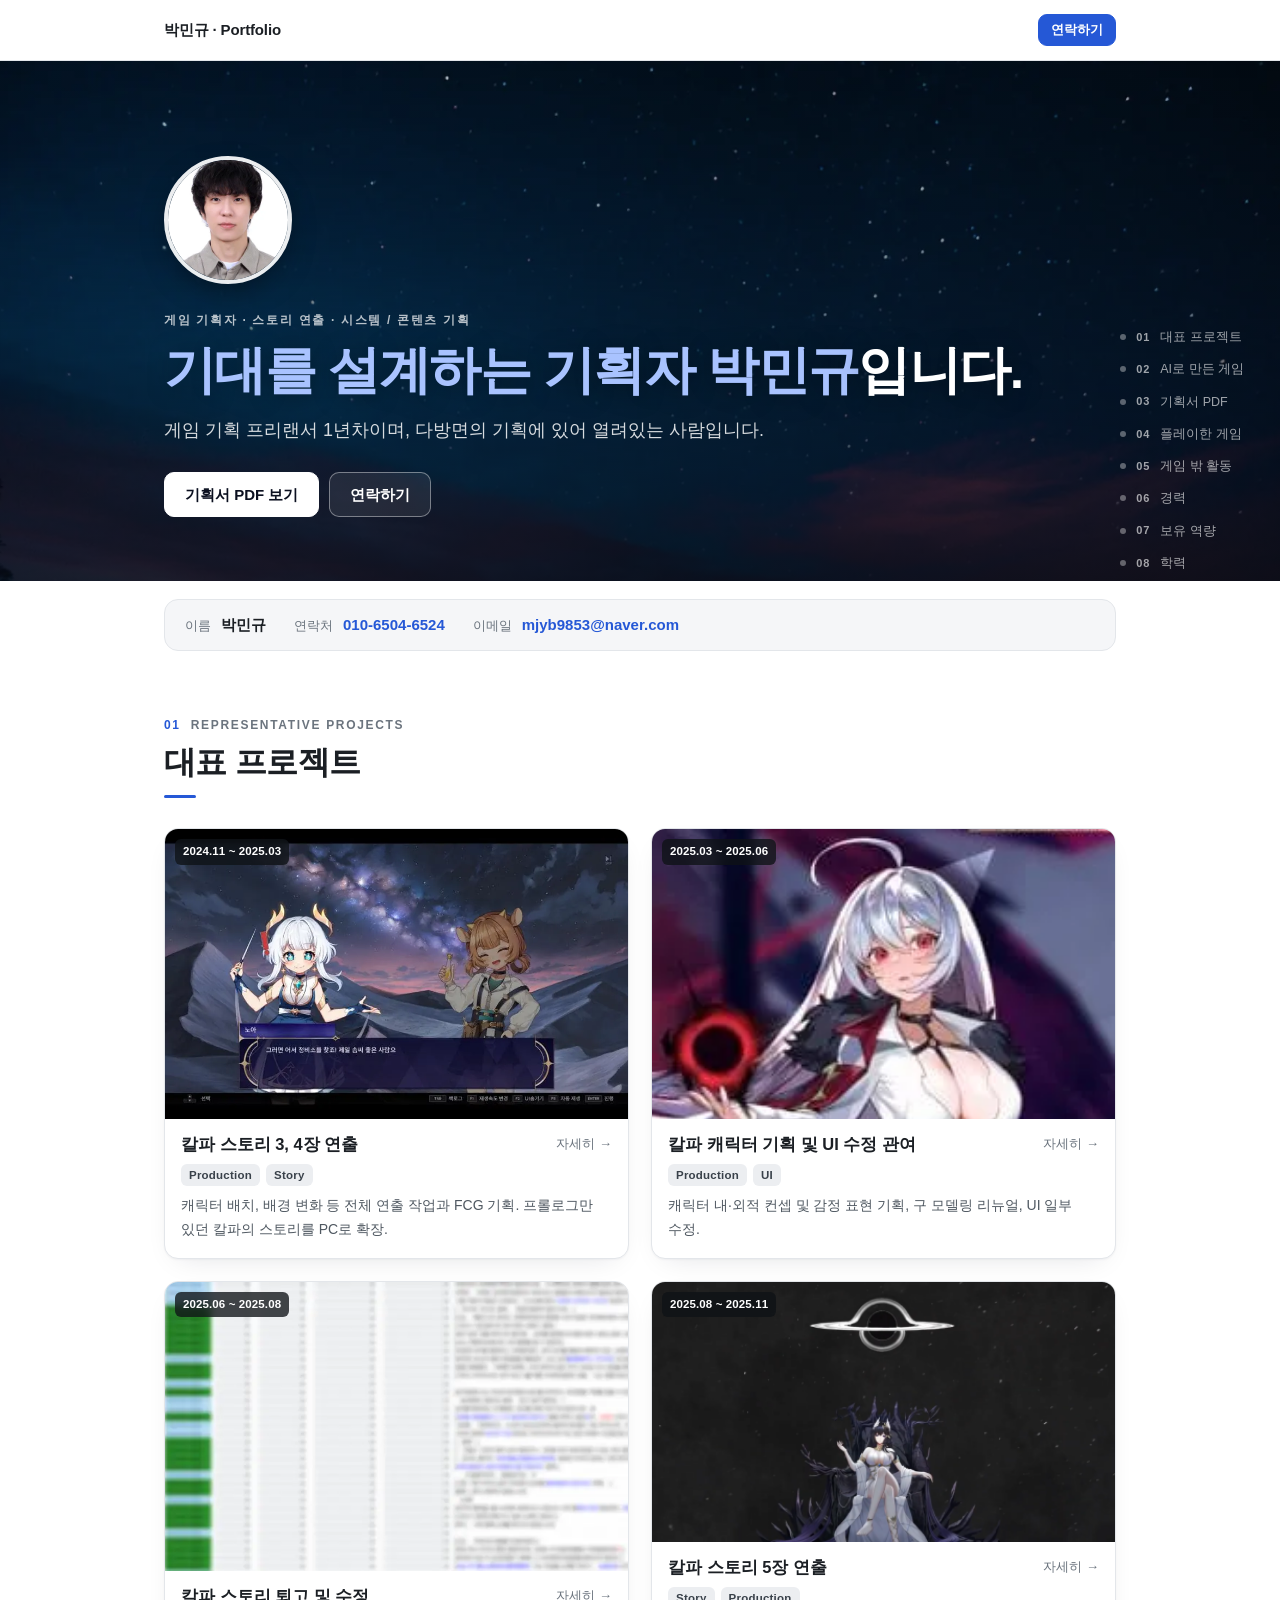
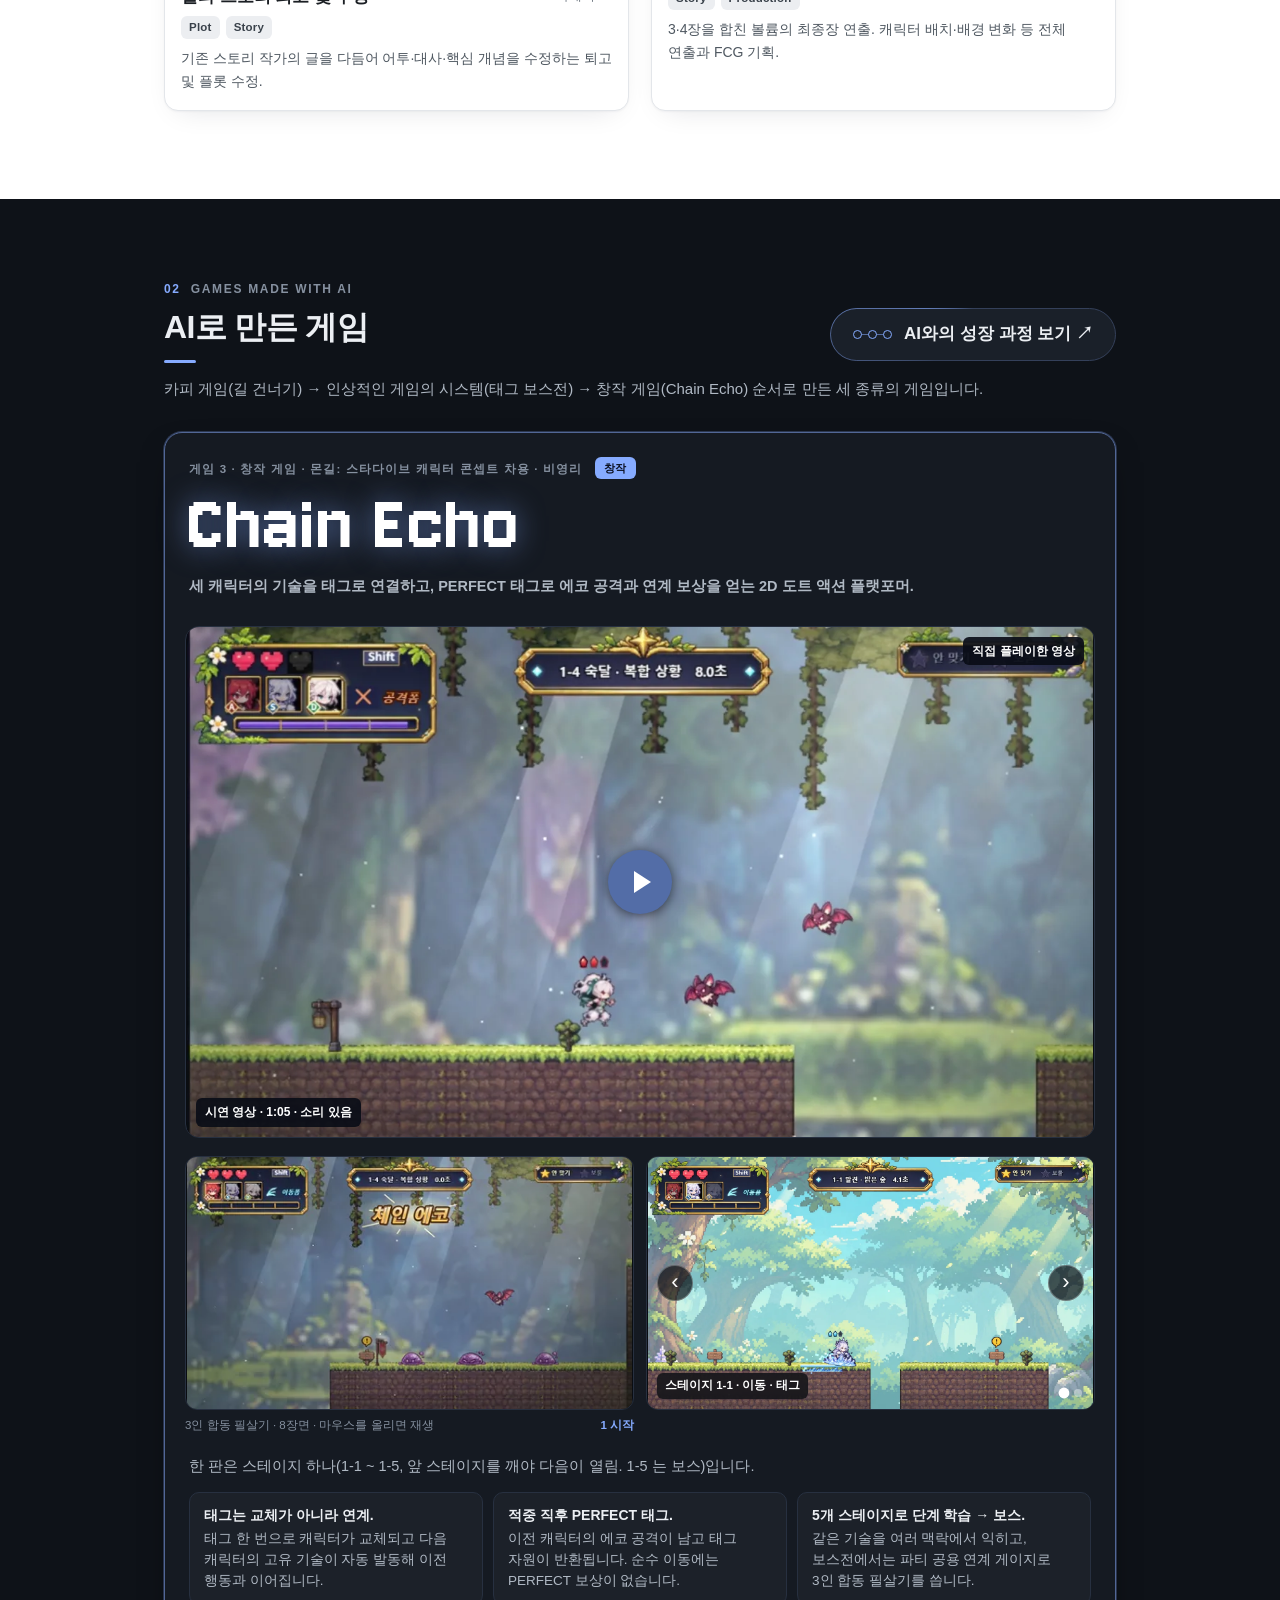
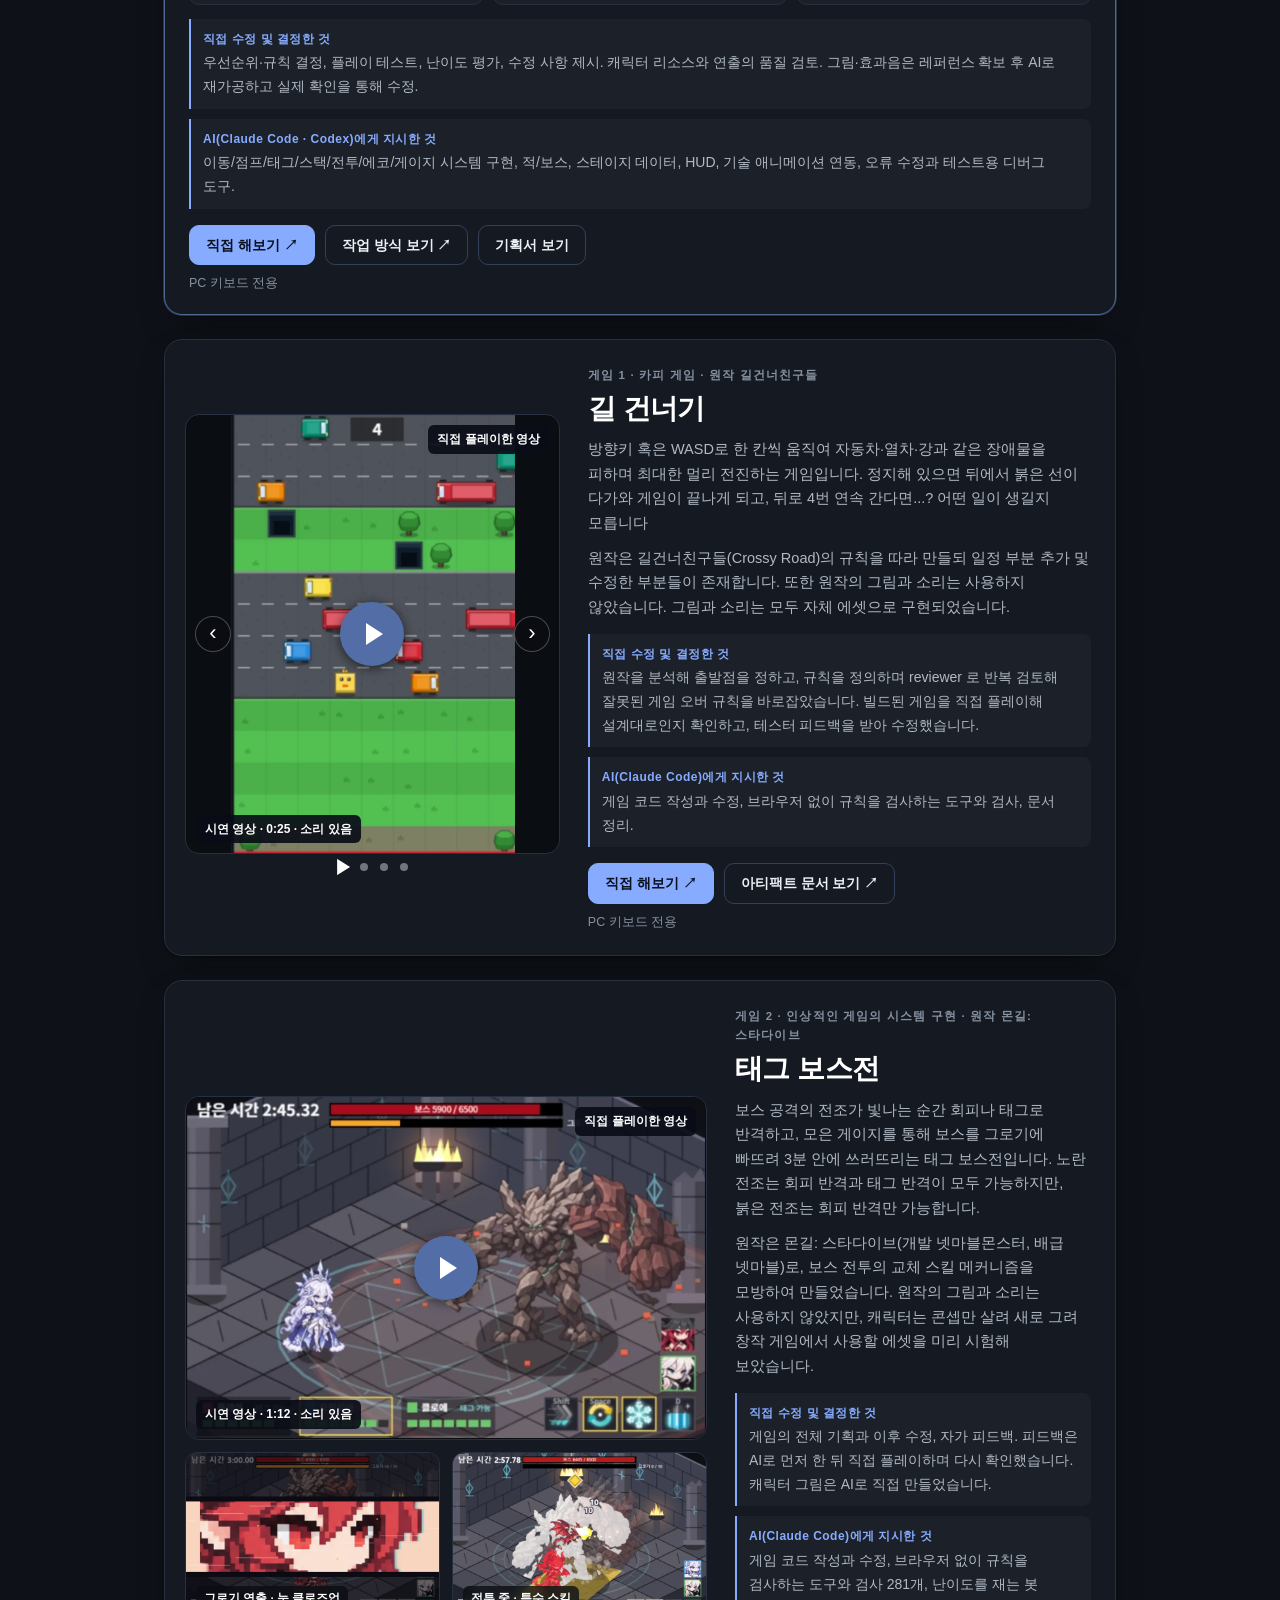
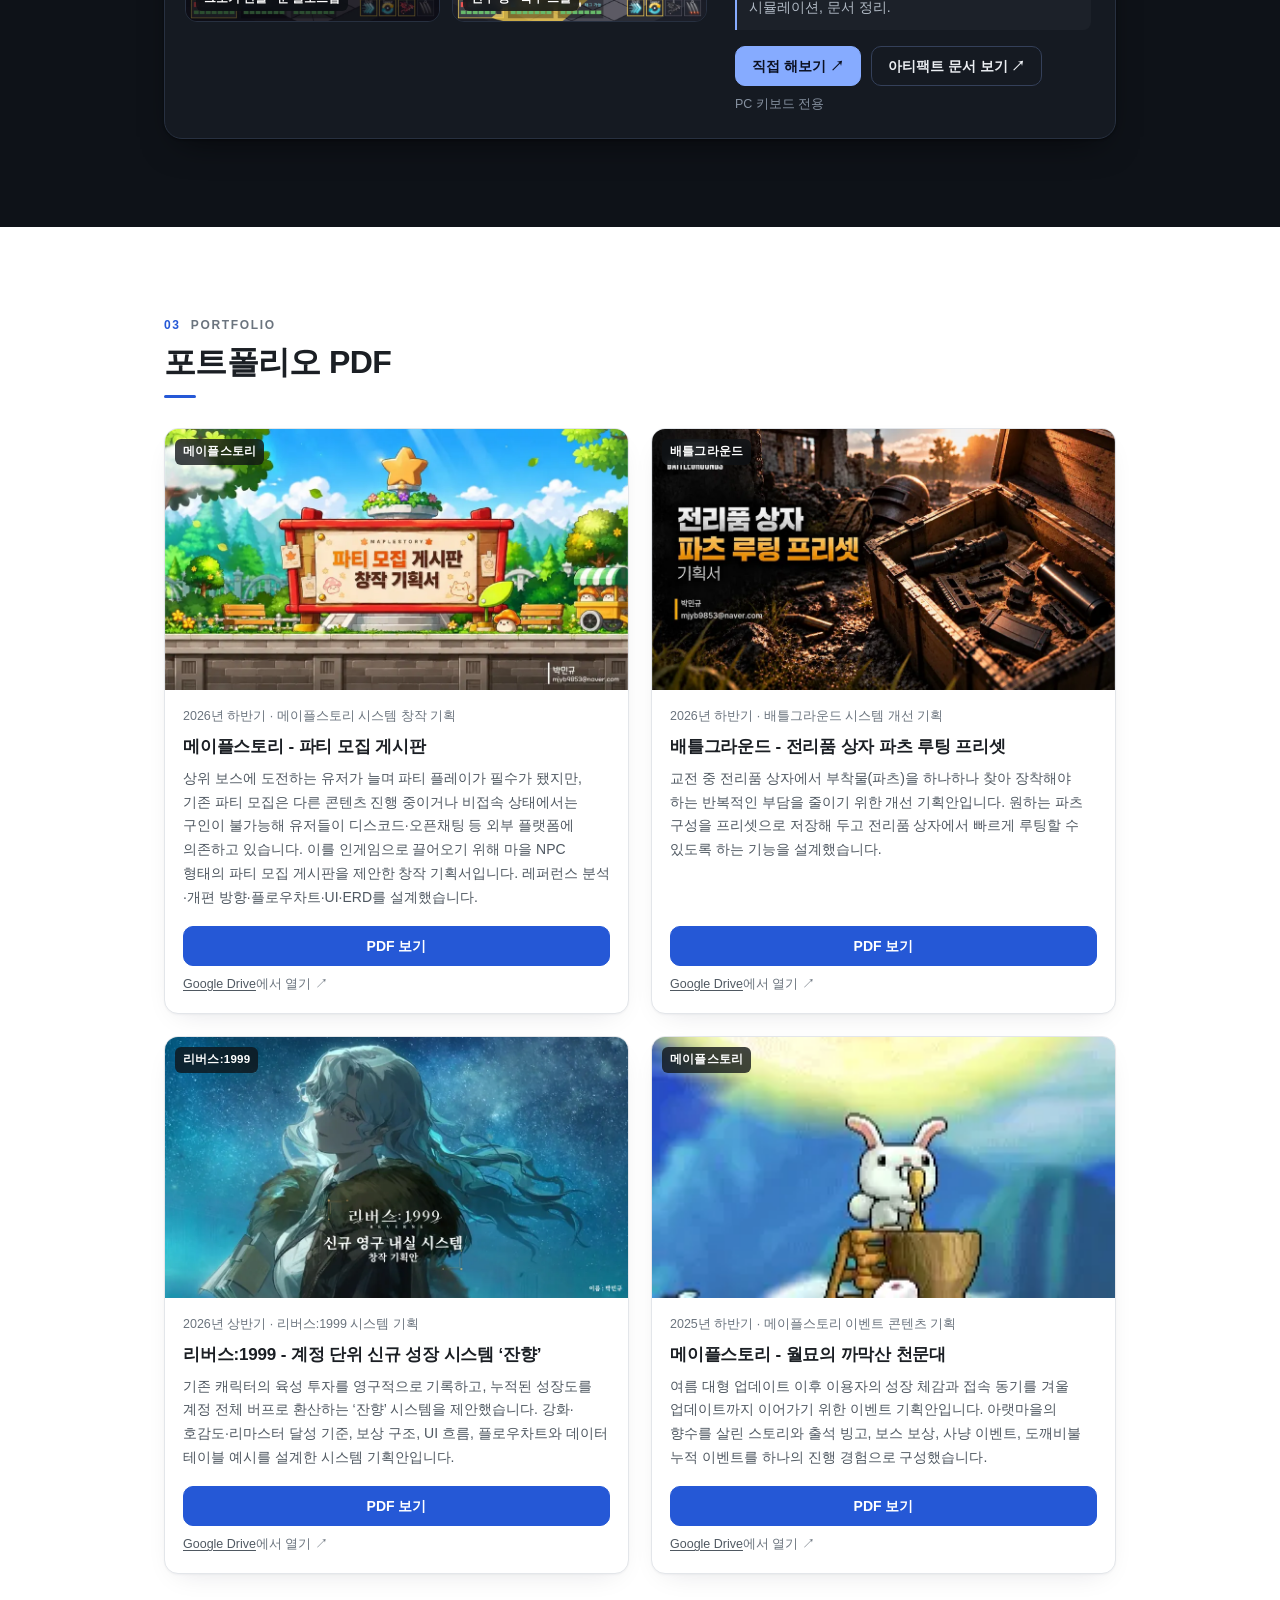
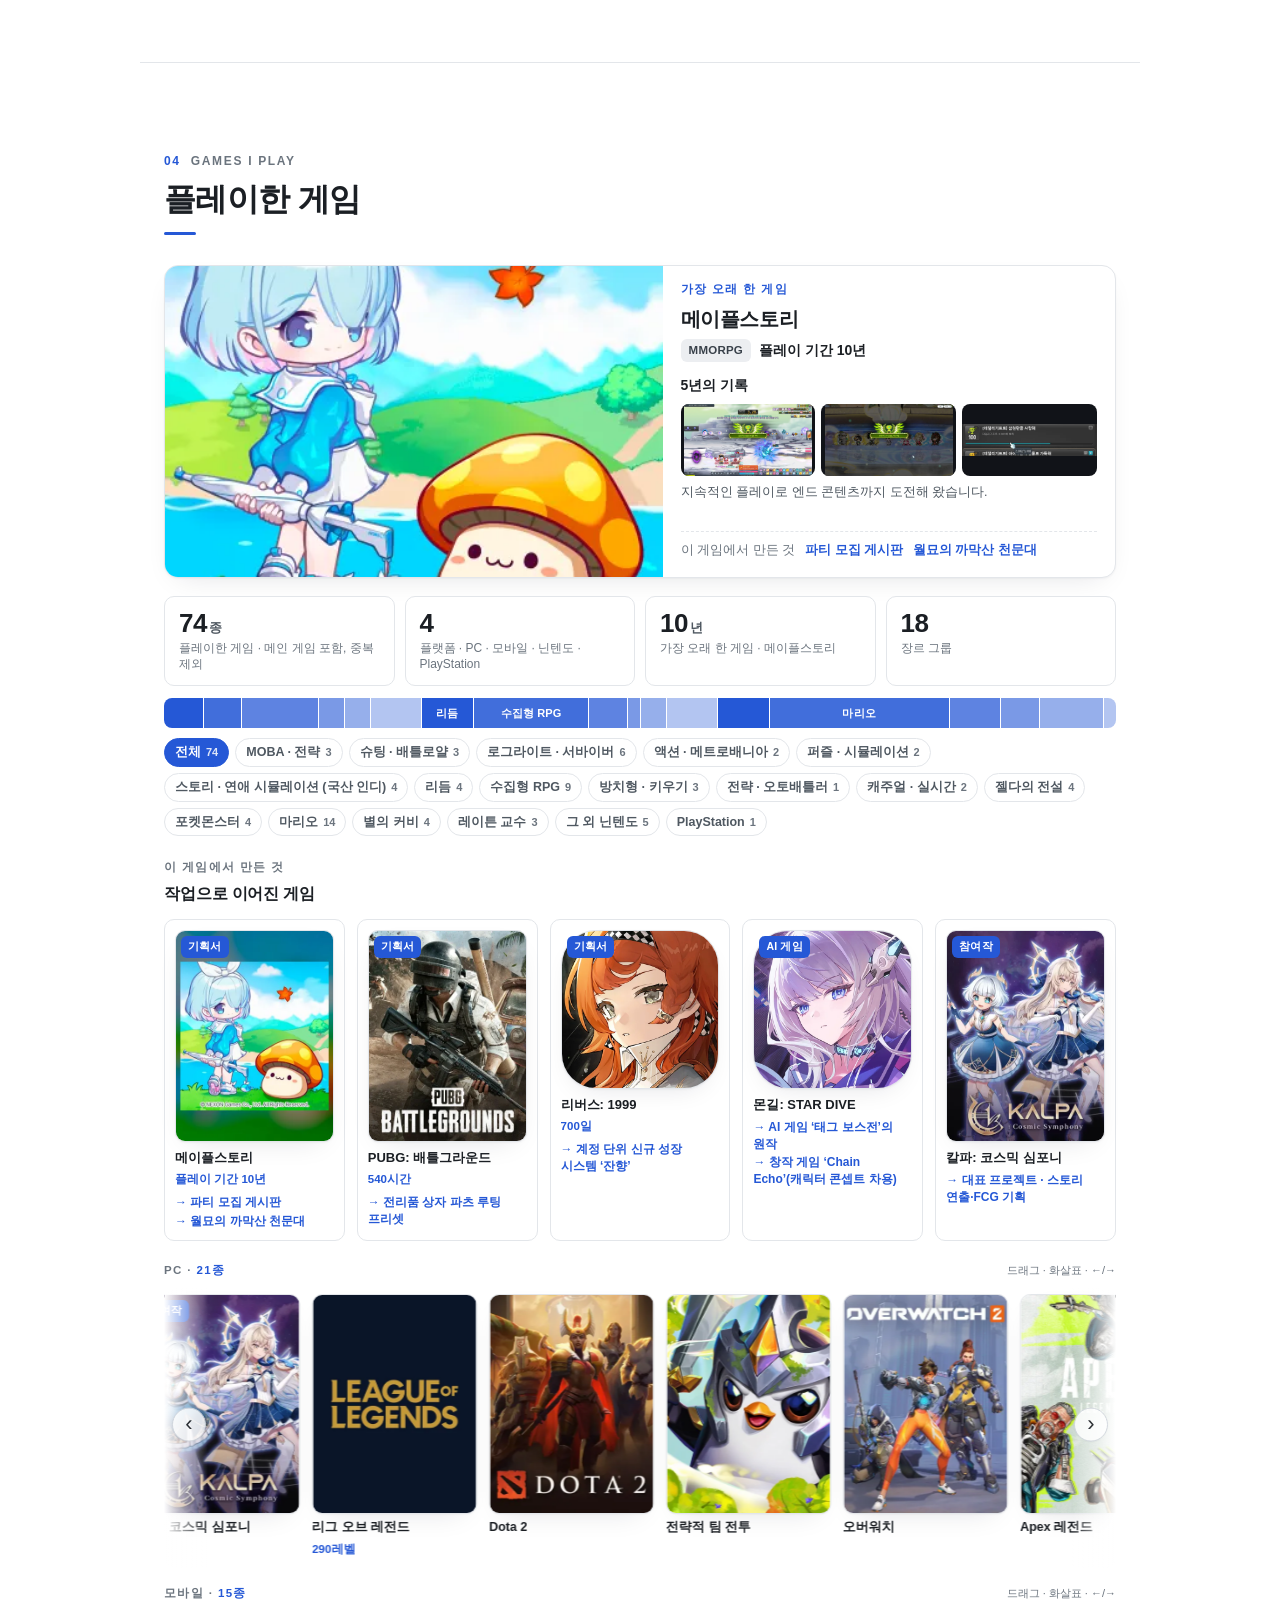
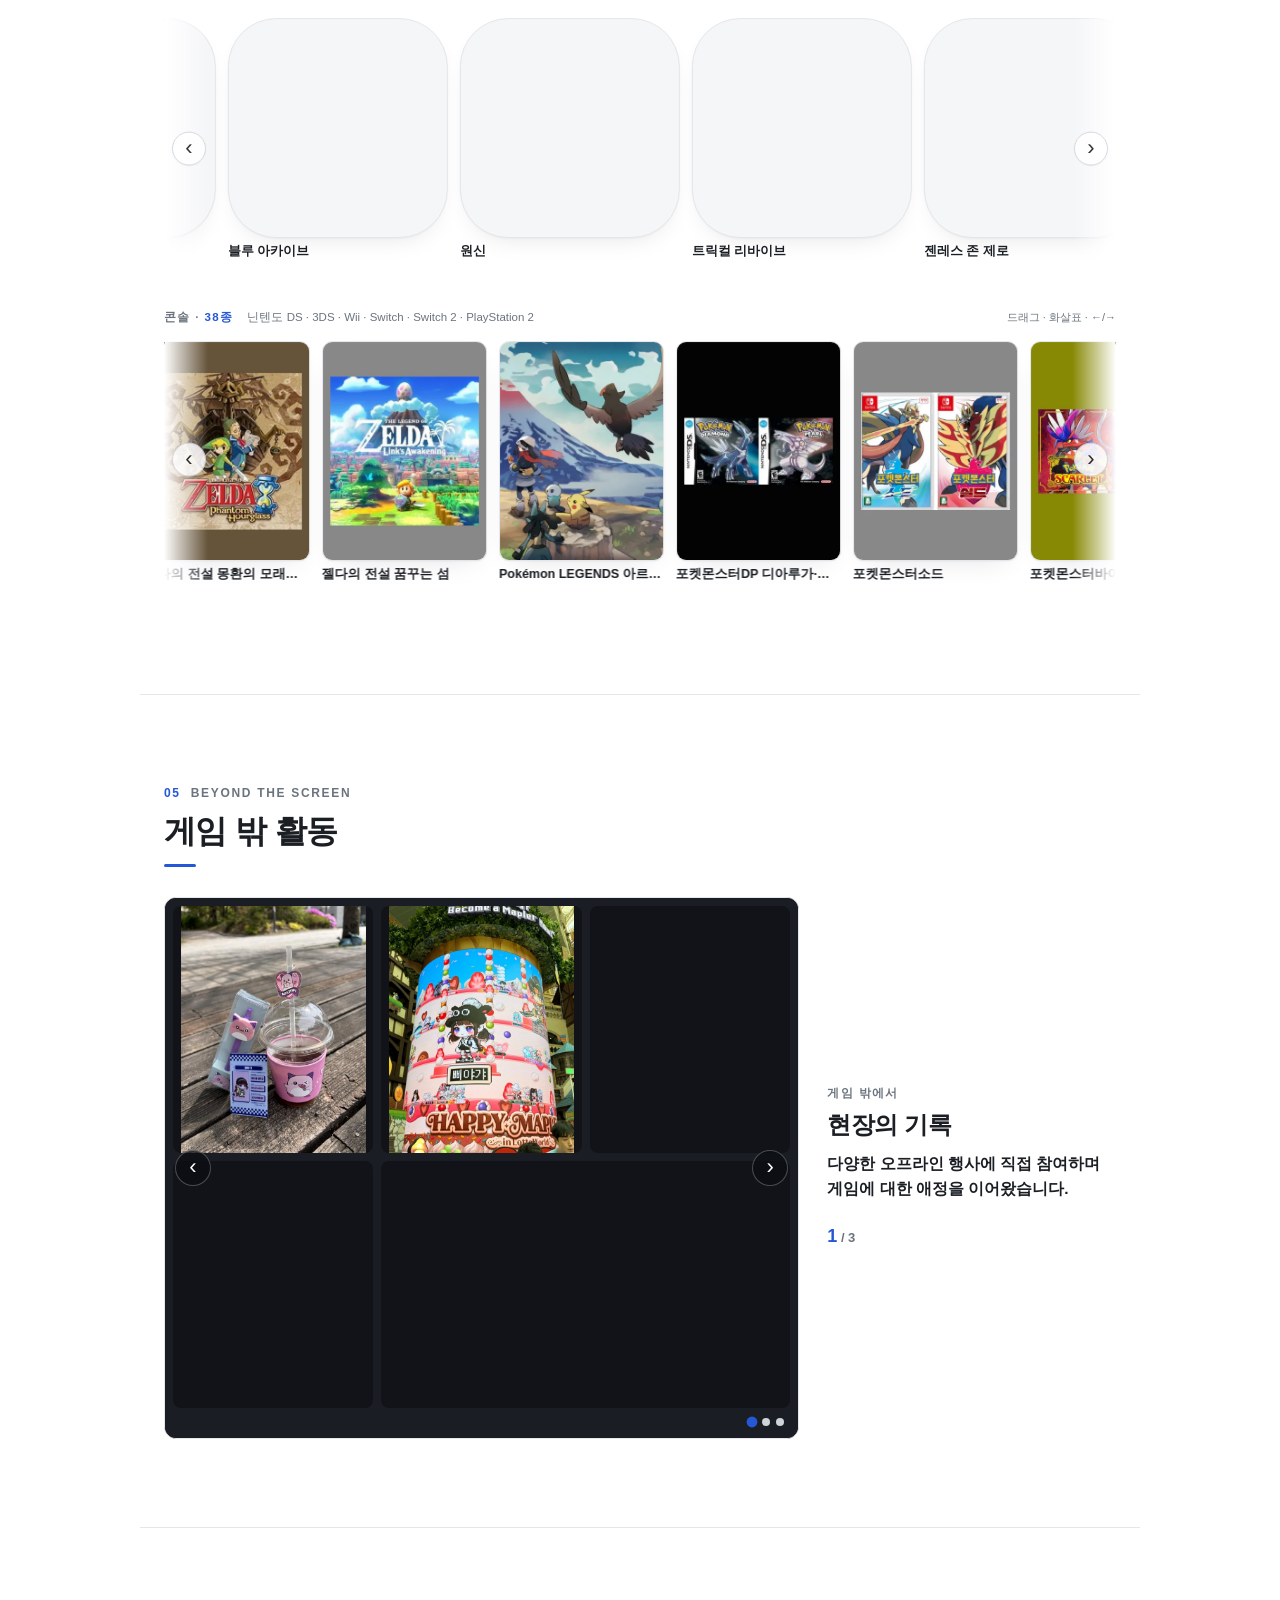
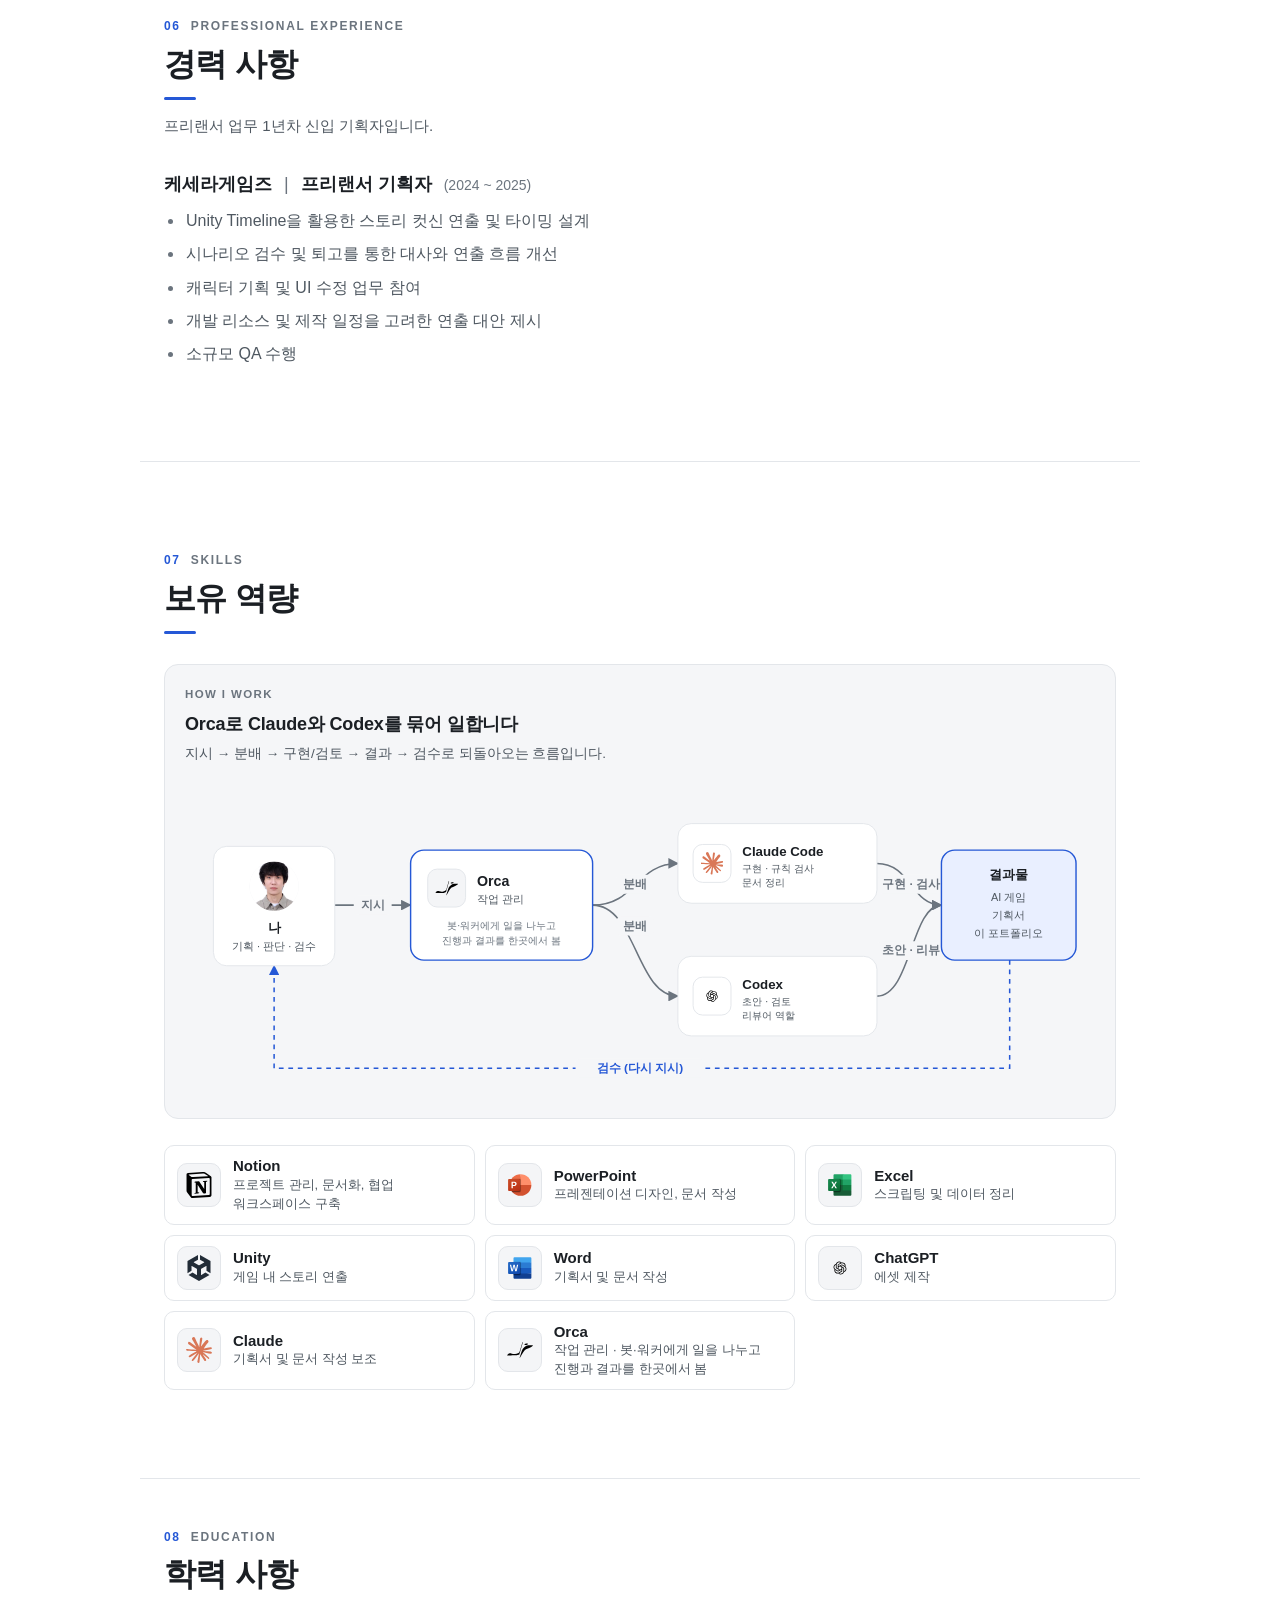
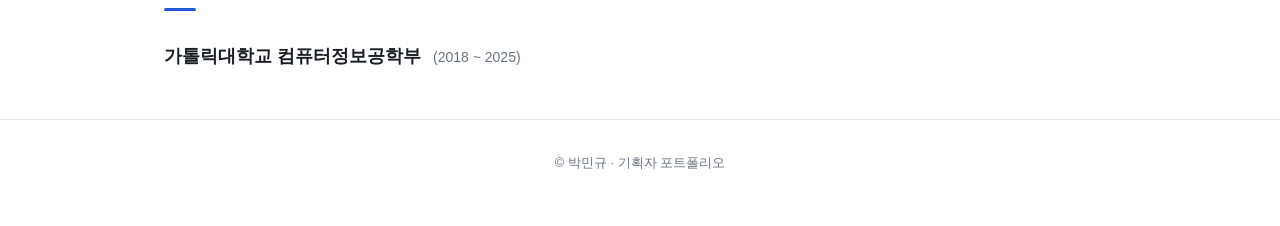
==== commit b8270c9e: "lab 칼파 5장 썸네일과 경험의 확장 챕터 추가" ====
--- a/lab/index.html
+++ b/lab/index.html
@@ -123,8 +123,8 @@
           </div>
         </a>
         <a class="card reveal" href="../projects/kalpa-ch5.html">
-          <div class="thumb ph story">
-            <span class="ph-word" aria-hidden="true">Story</span>
+          <div class="thumb ch5-thumb">
+            <img src="assets/thumb-kalpa-ch5.webp" alt="칼파 스토리 5장 연출 화면" width="443" height="249" loading="lazy" />
             <span class="period">2025.08 ~ 2025.11</span>
           </div>
           <div class="body">
@@ -1651,10 +1651,10 @@
           <p class="kicker">게임 밖에서</p>
           <h3 data-group-title>현장의 기록</h3>
           <p class="statement" data-group-statement>다양한 오프라인 행사에 직접 참여하며 게임에 대한 애정을 이어왔습니다.</p>
-          <p class="counter" aria-live="polite"><span data-current>1</span> / 2</p>
+          <p class="counter" aria-live="polite"><span data-current>1</span> / 3</p>
         </div>
         <div class="beyond-stage">
-          <div class="carousel big chapters" tabindex="0" aria-roledescription="carousel" aria-label="게임 밖 활동 · 챕터 2개">
+          <div class="carousel big chapters" tabindex="0" aria-roledescription="carousel" aria-label="게임 밖 활동 · 챕터 3개">
             <div class="track">
               <div class="slide is-active" aria-label="챕터 1 · 현장의 기록">
                 <div class="photo-grid ch1" data-photo-gallery>
@@ -1685,8 +1685,32 @@
                   </figure>
                 </div>
               </div>
-              <div class="slide" aria-label="챕터 2 · 소비자를 넘어 생산자로">
+              <div class="slide" aria-label="챕터 2 · 경험의 확장">
                 <div class="photo-grid ch2" data-photo-gallery>
+                  <figure data-caption="">
+                    <button type="button" class="photo-btn" aria-label="영화 프로젝트 헤일메리 포스터 크게 보기">
+                      <img src="assets/beyond/movie-1.webp" alt="영화 프로젝트 헤일메리 포스터" width="1050" height="1400" loading="lazy" decoding="async" />
+                    </button>
+                  </figure>
+                  <figure data-caption="">
+                    <button type="button" class="photo-btn" aria-label="영화 시사회 티켓 크게 보기">
+                      <img src="assets/beyond/movie-2.webp" alt="영화 시사회 티켓" width="1050" height="1400" loading="lazy" decoding="async" />
+                    </button>
+                  </figure>
+                  <figure data-caption="">
+                    <button type="button" class="photo-btn" aria-label="영화 오디세이 IMAX 포스터 크게 보기">
+                      <img src="assets/beyond/movie-3.webp" alt="영화 오디세이 IMAX 포스터" width="788" height="1400" loading="lazy" decoding="async" />
+                    </button>
+                  </figure>
+                  <figure data-caption="">
+                    <button type="button" class="photo-btn" aria-label="치이카와 입간판 크게 보기">
+                      <img src="assets/beyond/movie-4.webp" alt="치이카와 입간판" width="1400" height="788" loading="lazy" decoding="async" />
+                    </button>
+                  </figure>
+                </div>
+              </div>
+              <div class="slide" aria-label="챕터 3 · 소비자를 넘어 생산자로">
+                <div class="photo-grid ch3" data-photo-gallery>
                   <figure data-caption="">
                     <button type="button" class="photo-btn" aria-label="영상 썸네일 크게 보기">
                       <img src="assets/beyond/producer-1-catchcuk-episode02.jpg" alt="영상 썸네일" width="1079" height="599" loading="lazy" decoding="async" />
@@ -1704,7 +1728,8 @@
             <button class="car-btn next" type="button" aria-label="다음 챕터">›</button>
             <div class="dots" role="tablist" aria-label="챕터 선택">
               <button type="button" role="tab" aria-selected="true" aria-label="챕터 1 · 현장의 기록"></button>
-              <button type="button" role="tab" aria-selected="false" aria-label="챕터 2 · 소비자를 넘어 생산자로"></button>
+              <button type="button" role="tab" aria-selected="false" aria-label="챕터 2 · 경험의 확장"></button>
+              <button type="button" role="tab" aria-selected="false" aria-label="챕터 3 · 소비자를 넘어 생산자로"></button>
             </div>
           </div>
         </div>
@@ -2088,7 +2113,8 @@
   var beyond = document.getElementById('beyond-car');
   var groups = [
     { title: '현장의 기록', statement: '다양한 오프라인 행사에 직접 참여하며 게임에 대한 애정을 이어왔습니다.' },
-    { title: '소비자를 넘어 생산자로', statement: '보고 배운 것을 바탕으로 한 근거 있는 기획과 분석력으로 콘텐츠 생산자로서의 역할 또한 진행해 왔습니다.' }
+    { title: '경험의 확장', statement: '다양한 장르의 영화를 꾸준히 관람하여 서사와 연출을 경험하고, 문화 콘텐츠를 바라보는 시야를 넓혀왔습니다.' },
+    { title: '소비자를 넘어 생산자로', statement: '보고 배운 것을 바탕으로 한 근거 있는 기획과 분석으로 콘텐츠 생산자로서의 경험도 쌓아왔습니다.' }
   ];
   var tEl = beyond.querySelector('[data-group-title]');
   var sEl = beyond.querySelector('[data-group-statement]');
--- a/lab/lab.css
+++ b/lab/lab.css
@@ -284,6 +284,7 @@
 .card:hover { text-decoration: none; transform: translateY(-2px); border-color: var(--accent); }
 .card .thumb { position: relative; aspect-ratio: 16 / 10; background: var(--bg-soft); overflow: hidden; }
 .card .thumb img { width: 100%; height: 100%; object-fit: cover; }
+.card .thumb.ch5-thumb { aspect-ratio: 16 / 9; }
 .card .thumb img.top { object-position: center top; }
 .card .thumb.ph { display: grid; place-items: center; }
 .card .thumb.ph .ph-word { font-size: 13px; font-weight: 700; letter-spacing: .14em; text-transform: uppercase; color: var(--ph-text); }
@@ -529,8 +530,9 @@
 }
 
 /* ---------- 게임 밖 활동 (4차: 왼쪽 글 고정 + 오른쪽 큰 캐러셀) ---------- */
-.beyond-car { display: grid; grid-template-columns: minmax(0, 1fr) minmax(0, 2.2fr); gap: 28px; align-items: center; --stage-h: 500px; }
-.beyond-text { display: flex; flex-direction: column; gap: 6px; }
+.beyond-car { display: grid; grid-template-columns: minmax(0, 2.2fr) minmax(0, 1fr); grid-template-areas: "stage text"; gap: 28px; align-items: center; --stage-h: 500px; }
+.beyond-stage { grid-area: stage; min-width: 0; }
+.beyond-text { grid-area: text; display: flex; flex-direction: column; gap: 6px; }
 .beyond-text .kicker { margin: 0; font-size: 11.5px; font-weight: 600; letter-spacing: .12em; text-transform: uppercase; color: var(--text-3); }
 .beyond-text h3 { margin: 0; font-size: 24px; font-weight: 800; letter-spacing: -.02em; line-height: 1.25; }
 .beyond-text .statement { margin: 6px 0 0; font-size: 15.5px; font-weight: 600; color: var(--text); line-height: 1.6; }
@@ -560,7 +562,7 @@
 .more-links a:hover { color: var(--accent); text-decoration: none; }
 @media (max-width: 900px) { .beyond-car { --stage-h: 380px; } }
 @media (max-width: 820px) {
-  .beyond-car { grid-template-columns: 1fr; gap: 16px; --stage-h: 300px; }
+  .beyond-car { grid-template-columns: 1fr; grid-template-areas: "text" "stage"; gap: 16px; --stage-h: 300px; }
   .beyond-text h3 { font-size: 21px; }
 }
 @media (max-width: 560px) { .beyond-car { --stage-h: 260px; } }
@@ -847,9 +849,13 @@
 .photo-grid { display: grid; gap: 8px; padding: 8px 8px 30px; height: calc(var(--stage-h) + 40px); background: #1a1d23; }
 .photo-grid.ch1 { grid-template-columns: repeat(3, minmax(0, 1fr)); grid-template-rows: repeat(2, minmax(0, 1fr)); }
 .photo-grid.ch1 figure:last-child { grid-column: span 2; }
-.photo-grid.ch2 { grid-template-columns: minmax(0, 1.6fr) minmax(0, 1fr); align-items: center; height: auto; }
-.photo-grid.ch2 figure:first-child { aspect-ratio: 1079 / 599; }
-.photo-grid.ch2 figure:last-child { aspect-ratio: 696 / 901; }
+.photo-grid.ch2 { grid-template-columns: minmax(0, 4fr) minmax(0, 4fr) minmax(0, 3fr); height: auto; }
+.photo-grid.ch2 figure { aspect-ratio: 3 / 4; }
+.photo-grid.ch2 figure:nth-child(3) { aspect-ratio: 9 / 16; }
+.photo-grid.ch2 figure:last-child { grid-column: 1 / -1; width: min(100%, 450px); aspect-ratio: 16 / 9; justify-self: center; }
+.photo-grid.ch3 { grid-template-columns: minmax(0, 1.6fr) minmax(0, 1fr); align-items: center; height: auto; }
+.photo-grid.ch3 figure:first-child { aspect-ratio: 1079 / 599; }
+.photo-grid.ch3 figure:last-child { aspect-ratio: 696 / 901; }
 .photo-grid figure, .maple-photos figure { margin: 0; position: relative; min-width: 0; min-height: 0; overflow: hidden; border-radius: 8px; background: #111318; }
 .photo-btn { display: block; width: 100%; height: 100%; padding: 0; border: 0; background: none; cursor: zoom-in; }
 .photo-btn:focus-visible { outline: 2px solid var(--accent); outline-offset: -2px; }
@@ -867,8 +873,8 @@
   .photo-grid.ch1 { height: auto; grid-template-columns: repeat(2, minmax(0, 1fr)); grid-template-rows: none; }
   .photo-grid.ch1 figure { aspect-ratio: 3 / 4; }
   .photo-grid.ch1 figure:last-child { aspect-ratio: 16 / 9; }
-  .photo-grid.ch2 { grid-template-columns: minmax(0, 1fr); grid-template-rows: auto auto; }
-  .photo-grid.ch2 figure:last-child { width: min(100%, 260px); justify-self: center; }
+  .photo-grid.ch3 { grid-template-columns: minmax(0, 1fr); grid-template-rows: auto auto; }
+  .photo-grid.ch3 figure:last-child { width: min(100%, 260px); justify-self: center; }
 }
 
 /* 사진 확대 보기 */
